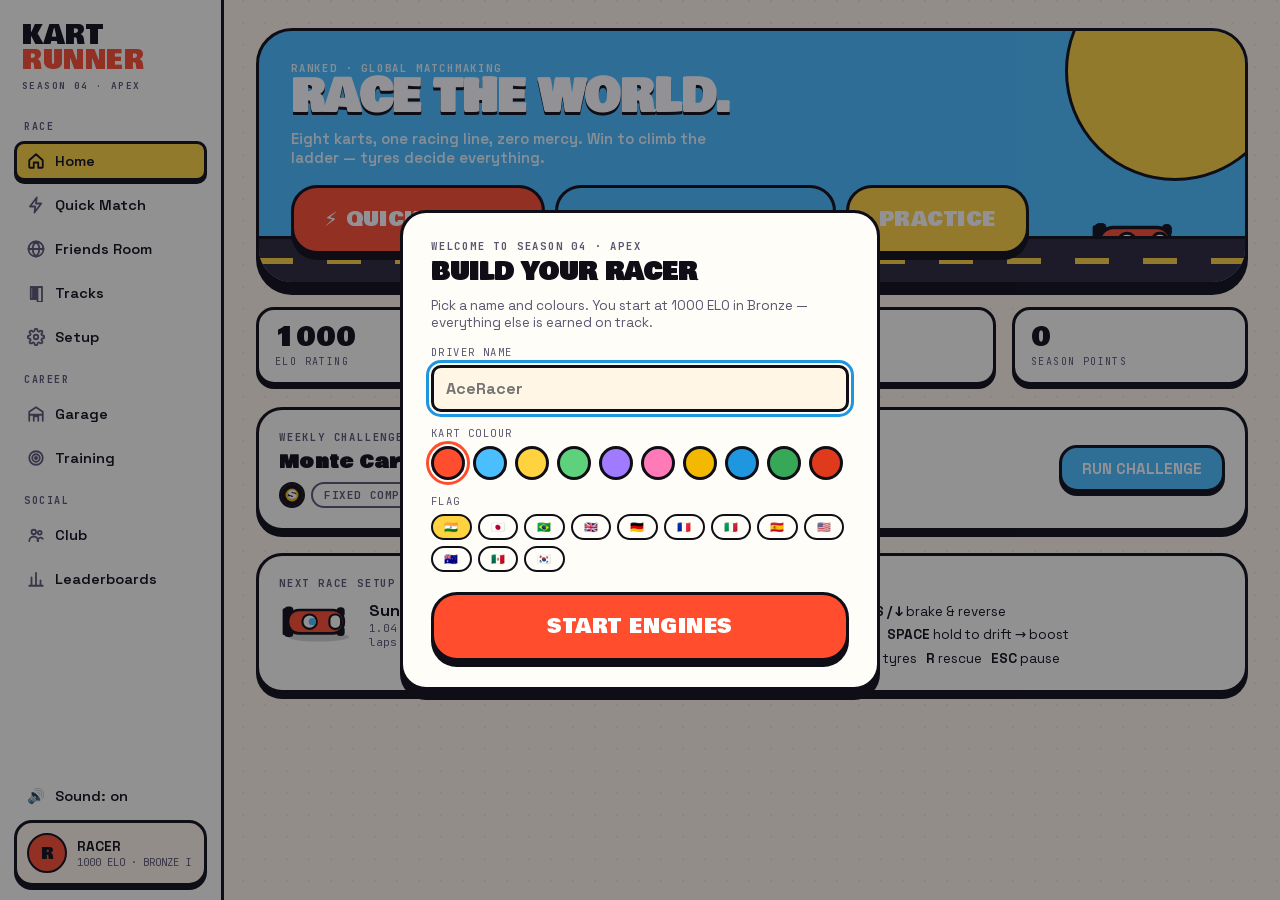
==== vercel-drop/index.html @ d7a801fe "online feature" ====
<!DOCTYPE html>
<html lang="en">
<head>
<meta charset="utf-8">
<meta name="viewport" content="width=device-width,initial-scale=1">
<title>KART RUNNER 3D</title>
<style>
@font-face {
  font-family: 'Bowlby One';
  font-style: normal;
  font-weight: 400;
  font-display: swap;
  src: url("[data-uri]") format('woff2');
}
@font-face {
  font-family: 'Space Grotesk';
  font-style: normal;
  font-weight: 400 700;
  font-display: swap;
  src: url("[data-uri]") format('woff2');
}
@font-face {
  font-family: 'JetBrains Mono';
  font-style: normal;
  font-weight: 400 700;
  font-display: swap;
  src: url("[data-uri]") format('woff2');
}
/* ============================================================
   KART RUNNER — design system (cartoon flat / ink & cream)
   ============================================================ */
:root {
  --ink: #0F0E17;
  --ink-2: #2A2738;
  --ink-3: #5A5670;
  --cream: #FFF6E5;
  --cream-2: #FFEFD0;
  --paper: #FFFDF7;

  --orange: #FF4D2E;
  --orange-deep: #E03A1C;
  --yellow: #FFD23F;
  --yellow-deep: #F2B900;
  --sky: #4ABEFF;
  --sky-deep: #1E97E0;
  --grass: #5DD17B;
  --grass-deep: #36A857;
  --pink: #FF7AB6;
  --purple: #A07BFF;

  --tier-bronze: #C97B4A;
  --tier-silver: #B7BCC7;
  --tier-gold:   #F2B900;
  --tier-plat:   #58D5C9;
  --tier-diamond:#7BB7FF;
  --tier-apex:   #FF4D2E;

  --tyre-soft: #E03A1C;
  --tyre-medium: #F2B900;
  --tyre-hard: #ECECEC;

  --outline: 3px;
  --shadow-card: 0 6px 0 var(--ink);
  --shadow-card-sm: 0 4px 0 var(--ink);
  --shadow-card-lg: 0 10px 0 var(--ink);

  --r-sm: 10px;
  --r-md: 18px;
  --r-lg: 26px;
  --r-xl: 36px;

  --display: "Bowlby One", system-ui, sans-serif;
  --ui: "Space Grotesk", system-ui, sans-serif;
  --mono: "JetBrains Mono", ui-monospace, monospace;
}

* { box-sizing: border-box; }
html, body { height: 100%; }
body {
  margin: 0;
  font-family: var(--ui);
  color: var(--ink);
  background:
    radial-gradient(circle at 1px 1px, rgba(15,14,23,.06) 1px, transparent 0) 0 0 / 22px 22px,
    var(--cream);
  overflow: hidden;
}
button { font-family: inherit; color: inherit; cursor: pointer; }
button:focus-visible, input:focus-visible, [tabindex]:focus-visible {
  outline: 3px solid var(--sky-deep); outline-offset: 2px;
}
input { font-family: inherit; color: inherit; }
h1,h2,h3 { text-wrap: balance; }

#app { display: flex; height: 100vh; height: 100dvh; }

/* ---------------- Sidebar ---------------- */
.nav {
  width: 224px; flex: 0 0 224px;
  background: var(--paper);
  border-right: var(--outline) solid var(--ink);
  display: flex; flex-direction: column;
  padding: 18px 14px 14px;
  gap: 4px;
  overflow-y: auto;
}
.nav-logo {
  font-family: var(--display);
  font-size: 26px; line-height: .95;
  letter-spacing: .5px;
  color: var(--ink);
  padding: 6px 8px 14px;
}
.nav-logo em { font-style: normal; color: var(--orange); }
.nav-logo small {
  display: block; margin-top: 8px;
  font-family: var(--mono); font-size: 9.5px; font-weight: 700;
  letter-spacing: 1.4px; color: var(--ink-3);
}
.nav-section {
  font-family: var(--mono); font-size: 10px; font-weight: 700;
  letter-spacing: 1.6px; text-transform: uppercase;
  color: var(--ink-3); padding: 12px 10px 4px;
}
.nav-item {
  display: flex; align-items: center; gap: 10px;
  font-size: 14.5px; font-weight: 600;
  background: transparent; border: var(--outline) solid transparent;
  border-radius: var(--r-sm);
  padding: 8px 10px; text-align: left;
  transition: transform .06s ease;
}
.nav-item .ico { display: inline-flex; width: 18px; color: var(--ink-3); }
.nav-item:hover { background: var(--cream-2); }
.nav-item:active { transform: translateY(1px); }
.nav-item.active {
  background: var(--yellow);
  border-color: var(--ink);
  box-shadow: 0 3px 0 var(--ink);
}
.nav-item.active .ico { color: var(--ink); }
.nav-spacer { flex: 1; }
.nav-user {
  display: flex; align-items: center; gap: 10px;
  border: var(--outline) solid var(--ink);
  border-radius: var(--r-md);
  background: var(--cream);
  padding: 10px;
  box-shadow: var(--shadow-card-sm);
}
.nav-user .meta .name { font-weight: 700; font-size: 13.5px; }
.nav-user .meta .elo { font-family: var(--mono); font-size: 10.5px; color: var(--ink-3); }

/* ---------------- Main / screens ---------------- */
.main {
  flex: 1; overflow-y: auto;
  padding: 28px 32px 48px;
  scrollbar-width: thin;
}
.screen { max-width: 1060px; margin: 0 auto; display: flex; flex-direction: column; gap: 22px; }

.h-page {
  font-family: var(--display); font-size: 34px; margin: 0;
  letter-spacing: .5px;
}
.h-page .accent { color: var(--orange); }
.h-sub { color: var(--ink-3); font-size: 14.5px; margin: 4px 0 0; }
.h-section {
  font-family: var(--display); font-size: 18px; margin: 0;
  letter-spacing: .4px;
}
.eyebrow {
  font-family: var(--mono); font-size: 10.5px; font-weight: 700;
  letter-spacing: 1.8px; text-transform: uppercase; color: var(--ink-3);
}

.card {
  background: var(--paper);
  border: var(--outline) solid var(--ink);
  border-radius: var(--r-lg);
  box-shadow: var(--shadow-card);
  padding: 20px;
}
.card.flat { box-shadow: none; }
.card.tight { padding: 14px 16px; }

.row { display: flex; gap: 16px; align-items: stretch; }
.row > * { flex: 1; min-width: 0; }
.grid-2 { display: grid; grid-template-columns: 1fr 1fr; gap: 16px; }
.grid-3 { display: grid; grid-template-columns: repeat(3, 1fr); gap: 16px; }

/* ---------------- Buttons & chips ---------------- */
.btn {
  display: inline-flex; align-items: center; justify-content: center; gap: 8px;
  font-weight: 700; font-size: 15px;
  border: var(--outline) solid var(--ink);
  border-radius: var(--r-md);
  background: var(--paper);
  padding: 11px 20px;
  box-shadow: 0 4px 0 var(--ink);
  transition: transform .06s ease, box-shadow .06s ease;
  user-select: none;
}
.btn:hover { transform: translateY(-1px); box-shadow: 0 5px 0 var(--ink); }
.btn:active { transform: translateY(3px); box-shadow: 0 1px 0 var(--ink); }
.btn.primary { background: var(--orange); color: #fff; }
.btn.sun { background: var(--yellow); }
.btn.sky { background: var(--sky); color: #fff; }
.btn.grass { background: var(--grass); }
.btn.big {
  font-family: var(--display); font-size: 20px; font-weight: 400;
  padding: 16px 30px; border-radius: var(--r-lg);
  box-shadow: 0 6px 0 var(--ink); letter-spacing: .5px;
}
.btn.big:active { transform: translateY(4px); box-shadow: 0 2px 0 var(--ink); }
.btn:disabled { opacity: .45; cursor: default; transform: none; box-shadow: 0 4px 0 var(--ink); }
.btn.ghosted { background: var(--cream-2); box-shadow: none; }

.chip {
  display: inline-flex; align-items: center; gap: 6px;
  font-family: var(--mono); font-size: 11px; font-weight: 700;
  letter-spacing: .6px;
  border: 2.5px solid var(--ink);
  border-radius: 999px;
  padding: 4px 11px;
  background: var(--paper);
  white-space: nowrap;
}
.chip.sun { background: var(--yellow); }
.chip.orange { background: var(--orange); color: #fff; }
.chip.sky { background: var(--sky); color: #fff; }
.chip.grass { background: var(--grass); }
.chip.soft { background: var(--tyre-soft); color: #fff; }
.chip.medium { background: var(--tyre-medium); }
.chip.hard { background: var(--tyre-hard); }
.chip.dim { border-color: var(--ink-3); color: var(--ink-3); background: transparent; }

.av {
  display: inline-flex; align-items: center; justify-content: center;
  width: 34px; height: 34px; border-radius: 50%;
  border: 2.5px solid var(--ink);
  font-family: var(--display); font-size: 13px; color: var(--ink);
  flex: 0 0 auto;
}

/* tabs */
.tabs { display: inline-flex; gap: 6px; background: var(--cream-2); border: var(--outline) solid var(--ink); border-radius: 999px; padding: 5px; }
.tabs button {
  border: none; background: transparent; border-radius: 999px;
  font-weight: 700; font-size: 13px; padding: 7px 16px;
}
.tabs button.on { background: var(--ink); color: var(--paper); }

/* bars */
.bar { height: 12px; border: 2.5px solid var(--ink); border-radius: 999px; background: var(--paper); overflow: hidden; }
.bar > i { display: block; height: 100%; background: var(--grass); border-radius: 999px; transition: width .3s ease; }

/* tyre icon */
.tyre {
  display: inline-flex; align-items: center; justify-content: center;
  width: 30px; height: 30px; border-radius: 50%;
  background: var(--ink);
  border: 2.5px solid var(--ink);
  color: var(--paper);
  font-family: var(--display); font-size: 12px;
  box-shadow: inset 0 0 0 4.5px var(--ink), inset 0 0 0 7px var(--c, var(--tyre-medium));
}

/* mono numeric */
.num { font-family: var(--mono); font-variant-numeric: tabular-nums; }

/* generic list rows */
.lrow {
  display: flex; align-items: center; gap: 12px;
  padding: 10px 12px;
  border: 2.5px solid var(--ink);
  border-radius: var(--r-md);
  background: var(--paper);
}
.lrow.me { background: var(--yellow); }
.lrow .grow { flex: 1; min-width: 0; }
.lrow .name { font-weight: 700; font-size: 14px; }
.lrow .sub { font-family: var(--mono); font-size: 10.5px; color: var(--ink-3); }

/* table-ish */
.tt { width: 100%; border-collapse: collapse; font-size: 13.5px; }
.tt th {
  text-align: left; font-family: var(--mono); font-size: 10px;
  letter-spacing: 1.4px; text-transform: uppercase; color: var(--ink-3);
  padding: 6px 10px; border-bottom: 2.5px solid var(--ink);
}
.tt td { padding: 9px 10px; border-bottom: 1.5px dashed rgba(15,14,23,.18); }
.tt tr:last-child td { border-bottom: none; }
.tt tr.me td { background: var(--yellow); }
.tt tr.me td:first-child { border-radius: 10px 0 0 10px; }
.tt tr.me td:last-child { border-radius: 0 10px 10px 0; }

/* ---------------- Home hero ---------------- */
.hero {
  position: relative; overflow: hidden;
  background: var(--sky);
  border: var(--outline) solid var(--ink);
  border-radius: var(--r-xl);
  box-shadow: var(--shadow-card-lg);
  padding: 30px 32px 28px;
  color: #fff;
}
.hero h1 {
  font-family: var(--display); font-size: 44px; margin: 0;
  line-height: 1; color: #fff;
  text-shadow: 0 3px 0 var(--ink);
}
.hero p { margin: 10px 0 18px; font-size: 15px; font-weight: 600; color: #EAF7FF; max-width: 46ch; }
.hero .sun-disc {
  position: absolute; right: -40px; top: -70px;
  width: 220px; height: 220px; border-radius: 50%;
  background: var(--yellow); border: var(--outline) solid var(--ink);
}
.hero .road {
  position: absolute; left: 0; right: 0; bottom: 0; height: 46px;
  background: var(--ink-2); border-top: var(--outline) solid var(--ink);
}
.hero .road i {
  position: absolute; top: 50%; left: 0; width: 200%; height: 6px;
  background: repeating-linear-gradient(90deg, var(--yellow) 0 34px, transparent 34px 68px);
  transform: translateY(-50%);
  animation: roadmove 1.2s linear infinite;
}
@keyframes roadmove { to { transform: translate(-68px, -50%); } }
.hero .hero-kart { position: absolute; bottom: 8px; right: 60px; animation: kartbob 0.8s ease-in-out infinite alternate; }
@keyframes kartbob { from { transform: translateY(0); } to { transform: translateY(-3px); } }
@media (prefers-reduced-motion: reduce) {
  .hero .road i, .hero .hero-kart { animation: none; }
}

/* stat tiles */
.stat {
  border: var(--outline) solid var(--ink); border-radius: var(--r-md);
  background: var(--paper); padding: 14px 16px;
  box-shadow: var(--shadow-card-sm);
}
.stat .v { font-family: var(--display); font-size: 26px; line-height: 1.1; }
.stat .l { font-family: var(--mono); font-size: 10px; letter-spacing: 1.4px; text-transform: uppercase; color: var(--ink-3); margin-top: 2px; }

/* ---------------- Track cards ---------------- */
.track-card {
  position: relative;
  border: var(--outline) solid var(--ink); border-radius: var(--r-lg);
  background: var(--paper);
  box-shadow: var(--shadow-card);
  overflow: hidden;
  cursor: pointer;
  transition: transform .08s ease;
  text-align: left; padding: 0;
}
.track-card:hover { transform: translateY(-2px); }
.track-card.sel { outline: 4px solid var(--orange); outline-offset: -1px; }
.track-card .art { height: 120px; position: relative; border-bottom: var(--outline) solid var(--ink); }
.track-card .art canvas { position: absolute; inset: 0; width: 100%; height: 100%; }
.track-card .body { padding: 12px 14px 14px; display: flex; flex-direction: column; gap: 6px; }
.track-card .tname { font-family: var(--display); font-size: 16px; }
.track-card .tmeta { display: flex; gap: 6px; flex-wrap: wrap; }
.track-card .sel-badge {
  position: absolute; top: 10px; right: 10px;
  background: var(--orange); color: #fff;
  border: 2.5px solid var(--ink); border-radius: 999px;
  font-family: var(--mono); font-size: 10px; font-weight: 700; letter-spacing: 1px;
  padding: 3px 10px;
}

/* ---------------- Setup screen ---------------- */
.compound-card {
  border: var(--outline) solid var(--ink); border-radius: var(--r-md);
  background: var(--paper); padding: 14px;
  cursor: pointer; text-align: left;
  display: flex; flex-direction: column; gap: 8px;
  transition: transform .08s ease;
}
.compound-card:hover { transform: translateY(-2px); }
.compound-card.sel { background: var(--cream-2); box-shadow: var(--shadow-card-sm); outline: 3.5px solid var(--orange); outline-offset: -1px; }
.compound-card .cname { font-family: var(--display); font-size: 15px; display: flex; align-items: center; gap: 8px; }

.assist-row {
  display: flex; align-items: center; gap: 12px;
  padding: 12px 14px; border: 2.5px solid var(--ink); border-radius: var(--r-md);
  background: var(--paper);
}
.assist-row .grow { flex: 1; }
.assist-row .aname { font-weight: 700; font-size: 14px; }
.assist-row .adesc { font-size: 12px; color: var(--ink-3); }

.toggle {
  width: 52px; height: 30px; border-radius: 999px;
  border: var(--outline) solid var(--ink);
  background: var(--cream-2); position: relative; flex: 0 0 auto;
  transition: background .15s ease;
}
.toggle i {
  position: absolute; top: 2px; left: 2px;
  width: 20px; height: 20px; border-radius: 50%;
  background: var(--paper); border: 2.5px solid var(--ink);
  transition: left .15s ease;
}
.toggle.on { background: var(--grass); }
.toggle.on i { left: 24px; }

.seg { display: inline-flex; border: var(--outline) solid var(--ink); border-radius: var(--r-sm); overflow: hidden; }
.seg button { border: none; background: var(--paper); font-weight: 700; font-size: 13px; padding: 8px 16px; border-right: 2.5px solid var(--ink); }
.seg button:last-child { border-right: none; }
.seg button.on { background: var(--ink); color: var(--paper); }

.swatches { display: flex; gap: 8px; flex-wrap: wrap; }
.swatch { width: 34px; height: 34px; border-radius: 50%; border: var(--outline) solid var(--ink); padding: 0; }
.swatch.sel { outline: 3.5px solid var(--orange); outline-offset: 2px; }

/* ---------------- Garage / skill tree ---------------- */
.skill-branch { display: flex; flex-direction: column; gap: 10px; }
.skill-node {
  display: flex; gap: 12px; align-items: center; text-align: left;
  border: var(--outline) solid var(--ink); border-radius: var(--r-md);
  background: var(--paper); padding: 12px 14px;
  transition: transform .08s ease;
}
.skill-node .ic {
  width: 40px; height: 40px; border-radius: 12px;
  border: 2.5px solid var(--ink);
  display: flex; align-items: center; justify-content: center;
  font-family: var(--display); font-size: 15px;
  flex: 0 0 auto;
}
.skill-node.owned { background: var(--cream-2); }
.skill-node.owned .ic { background: var(--grass); }
.skill-node.avail { cursor: pointer; box-shadow: var(--shadow-card-sm); }
.skill-node.avail:hover { transform: translateY(-2px); }
.skill-node.avail .ic { background: var(--yellow); }
.skill-node.locked { opacity: .5; }
.skill-node .sname { font-weight: 700; font-size: 13.5px; }
.skill-node .sdesc { font-size: 12px; color: var(--ink-3); }
.skill-node .cost { font-family: var(--mono); font-size: 11px; font-weight: 700; white-space: nowrap; }

/* ---------------- Lobby ---------------- */
.lobby-slot {
  display: flex; align-items: center; gap: 12px;
  border: 2.5px solid var(--ink); border-radius: var(--r-md);
  background: var(--paper); padding: 10px 14px;
  min-height: 56px;
}
.lobby-slot.empty { border-style: dashed; background: transparent; color: var(--ink-3); justify-content: center; font-family: var(--mono); font-size: 11px; letter-spacing: 1px; }
.searching-dots::after { content: ''; animation: dots 1.2s steps(4) infinite; }
@keyframes dots { 0% { content: ''; } 25% { content: '.'; } 50% { content: '..'; } 75% { content: '...'; } }

/* ---------------- Modal ---------------- */
#modal-root:empty { display: none; }
.modal-scrim {
  position: fixed; inset: 0; z-index: 60;
  background: rgba(15,14,23,.45);
  display: flex; align-items: center; justify-content: center;
  padding: 24px;
}
.modal {
  background: var(--paper);
  border: var(--outline) solid var(--ink);
  border-radius: var(--r-lg);
  box-shadow: var(--shadow-card-lg);
  padding: 26px 28px;
  width: min(480px, 100%);
  max-height: 86vh; overflow-y: auto;
}
.modal h2 { font-family: var(--display); margin: 0 0 6px; font-size: 24px; }
.field label { display: block; font-family: var(--mono); font-size: 10.5px; letter-spacing: 1.4px; text-transform: uppercase; color: var(--ink-3); margin: 14px 0 6px; }
.field input[type="text"] {
  width: 100%; font-size: 16px; font-weight: 700;
  border: var(--outline) solid var(--ink); border-radius: var(--r-sm);
  background: var(--cream); padding: 10px 12px;
}

/* ---------------- Race layer ---------------- */
#race-layer {
  position: fixed; inset: 0; z-index: 40;
  background: var(--grass-deep);
}
#race-layer[hidden] { display: none; }
#race-canvas { position: absolute; inset: 0; width: 100%; height: 100%; }

.hud { position: absolute; inset: 0; pointer-events: none; }
.hud * { pointer-events: none; }
/* the pause menu is the one interactive island in the HUD */
#pause-overlay, #pause-overlay * { pointer-events: auto; }

.hud-card {
  background: var(--paper);
  border: var(--outline) solid var(--ink);
  border-radius: var(--r-md);
  box-shadow: var(--shadow-card-sm);
}

/* position tower */
#hud-tower {
  position: absolute; left: 16px; top: 16px;
  display: flex; flex-direction: column; gap: 4px;
  padding: 10px;
  min-width: 190px;
}
#hud-tower .trow {
  display: flex; align-items: center; gap: 8px;
  font-size: 12px; font-weight: 700;
  padding: 3px 6px; border-radius: 8px;
}
#hud-tower .trow.me { background: var(--yellow); outline: 2.5px solid var(--ink); }
#hud-tower .trow .p { font-family: var(--display); font-size: 11px; width: 18px; color: var(--ink-3); }
#hud-tower .trow.me .p { color: var(--ink); }
#hud-tower .trow .dot { width: 10px; height: 10px; border-radius: 50%; border: 2px solid var(--ink); flex: 0 0 auto; }
#hud-tower .trow .n { flex: 1; overflow: hidden; text-overflow: ellipsis; white-space: nowrap; }
#hud-tower .trow .gap { font-family: var(--mono); font-size: 10px; color: var(--ink-3); font-variant-numeric: tabular-nums; }

/* lap / times */
#hud-laps {
  position: absolute; right: 16px; top: 16px;
  padding: 12px 16px;
  text-align: right;
  min-width: 176px;
}
#hud-laps .lap { font-family: var(--display); font-size: 22px; }
#hud-laps .lap small { font-size: 13px; color: var(--ink-3); }
#hud-laps .times { margin-top: 6px; display: flex; flex-direction: column; gap: 2px; }
#hud-laps .times div { font-family: var(--mono); font-size: 11.5px; font-variant-numeric: tabular-nums; display: flex; justify-content: space-between; gap: 12px; }
#hud-laps .times .lbl { color: var(--ink-3); font-size: 10px; letter-spacing: 1px; }
.t-good { color: var(--grass-deep); }
.t-bad { color: var(--orange-deep); }

/* speed cluster */
#hud-speed {
  position: absolute; right: 16px; bottom: 16px;
  padding: 14px 18px;
  display: flex; align-items: center; gap: 16px;
}
#hud-speed .kmh .v { font-family: var(--display); font-size: 42px; line-height: 1; font-variant-numeric: tabular-nums; }
#hud-speed .kmh .u { font-family: var(--mono); font-size: 10px; letter-spacing: 1.6px; color: var(--ink-3); text-align: right; }
#hud-speed .tyrebox { display: flex; flex-direction: column; align-items: center; gap: 4px; }
#hud-speed .tyrebox .wear-l { font-family: var(--mono); font-size: 9px; letter-spacing: 1px; color: var(--ink-3); }
#hud-boost { width: 110px; }
#hud-boost .bl { font-family: var(--mono); font-size: 9px; letter-spacing: 1px; color: var(--ink-3); margin-bottom: 3px; }
#hud-boost .bar > i { background: var(--sky); transition: width .05s linear; }
#hud-boost .bar.full > i { background: var(--orange); }

/* minimap */
#hud-map {
  position: absolute; left: 16px; bottom: 16px;
  padding: 8px;
}
#hud-map canvas { display: block; border-radius: 10px; }

/* center messages */
#hud-center {
  position: absolute; left: 50%; top: 34%;
  transform: translateX(-50%);
  text-align: center;
}
.hud-big {
  font-family: var(--display); font-size: 74px; color: var(--paper);
  -webkit-text-stroke: 4px var(--ink);
  paint-order: stroke fill;
  text-shadow: 0 6px 0 var(--ink);
  animation: hudpop .35s cubic-bezier(.2,1.6,.4,1);
}
.hud-med {
  font-family: var(--display); font-size: 34px; color: var(--yellow);
  -webkit-text-stroke: 3px var(--ink);
  paint-order: stroke fill;
  text-shadow: 0 4px 0 var(--ink);
  animation: hudpop .35s cubic-bezier(.2,1.6,.4,1);
}
@keyframes hudpop { from { transform: scale(.4); opacity: 0; } to { transform: scale(1); opacity: 1; } }

/* start lights */
#hud-lights { display: inline-flex; gap: 10px; padding: 14px 18px; background: var(--ink); border-radius: var(--r-md); border: var(--outline) solid var(--ink); box-shadow: var(--shadow-card); }
#hud-lights i { width: 26px; height: 26px; border-radius: 50%; background: #3a3650; }
#hud-lights i.on { background: var(--orange); box-shadow: 0 0 14px var(--orange); }
#hud-lights i.go { background: var(--grass); box-shadow: 0 0 14px var(--grass); }

/* toast (bottom center) */
#hud-toast {
  position: absolute; left: 50%; bottom: 110px; transform: translateX(-50%);
  display: flex; flex-direction: column; align-items: center; gap: 6px;
}
.toast {
  font-family: var(--mono); font-size: 12px; font-weight: 700; letter-spacing: 1px;
  background: var(--paper); border: 2.5px solid var(--ink); border-radius: 999px;
  padding: 6px 16px; box-shadow: 0 3px 0 var(--ink);
  animation: hudpop .25s ease;
}
.toast.warn { background: var(--orange); color: #fff; }
.toast.good { background: var(--grass); }

/* pit prompt */
#hud-pit {
  position: absolute; left: 50%; bottom: 60px; transform: translateX(-50%);
  font-family: var(--mono); font-size: 11.5px; font-weight: 700; letter-spacing: 1px;
  background: var(--ink); color: var(--paper);
  border-radius: 999px; padding: 7px 16px;
}
#hud-pit b { color: var(--yellow); }

/* pause overlay */
#pause-overlay {
  position: absolute; inset: 0; z-index: 50;
  background: rgba(15,14,23,.5);
  display: flex; align-items: center; justify-content: center;
}
#pause-overlay .modal { pointer-events: auto; }
#pause-overlay .btnrow { display: flex; gap: 10px; margin-top: 18px; flex-wrap: wrap; }

/* countdown veil for lobby->race */
.race-fade { animation: fadein .4s ease; }
@keyframes fadein { from { opacity: 0; } to { opacity: 1; } }

/* results podium */
.podium { display: flex; align-items: flex-end; justify-content: center; gap: 12px; padding: 10px 0 0; }
.podium .step { text-align: center; flex: 0 0 120px; }
.podium .step .box {
  border: var(--outline) solid var(--ink); border-radius: 14px 14px 0 0;
  background: var(--cream-2); display: flex; align-items: center; justify-content: center;
  font-family: var(--display); font-size: 26px;
}
.podium .step.p1 .box { height: 92px; background: var(--yellow); }
.podium .step.p2 .box { height: 68px; background: var(--tier-silver); }
.podium .step.p3 .box { height: 52px; background: var(--tier-bronze); }
.podium .pname { font-weight: 700; font-size: 12.5px; margin-top: 6px; overflow: hidden; text-overflow: ellipsis; white-space: nowrap; }

.elo-delta { font-family: var(--display); font-size: 40px; }
.elo-delta.up { color: var(--grass-deep); }
.elo-delta.down { color: var(--orange-deep); }

/* results table finish flags */
.finish-strip { display: flex; align-items: center; gap: 10px; }

/* scrollbars */
.main::-webkit-scrollbar, .nav::-webkit-scrollbar { width: 10px; }
.main::-webkit-scrollbar-thumb, .nav::-webkit-scrollbar-thumb { background: rgba(15,14,23,.25); border-radius: 999px; }

/* small screens */
@media (max-width: 860px) {
  .nav { width: 74px; flex-basis: 74px; padding: 14px 8px; }
  .nav-logo { font-size: 13px; }
  .nav-logo small, .nav-item span.txt, .nav-user .meta, .nav-section { display: none; }
  .nav-item { justify-content: center; }
  .grid-3 { grid-template-columns: 1fr; }
  .grid-2 { grid-template-columns: 1fr; }
  .row { flex-direction: column; }
  #hud-tower { transform: scale(.85); transform-origin: top left; }
  #hud-speed { transform: scale(.85); transform-origin: bottom right; }
}

</style>
</head>
<body>
<div id="app">
  <aside class="nav" id="sidebar"></aside>
  <main class="main" id="main"></main>
</div>
<div id="race-layer" hidden>
  <canvas id="race-canvas"></canvas>
  <div class="hud" id="hud"></div>
</div>
<div id="modal-root"></div>

<script>
(()=>{var gp=Object.defineProperty;var _p=(s,t,e)=>()=>{if(e)throw e[0];try{return s&&(t=s(s=0)),t}catch(n){throw e=[n],n}};var xp=(s,t)=>()=>{try{return t||s((t={exports:{}}).exports,t),t.exports}catch(e){throw t=0,e}},vp=(s,t)=>{for(var e in t)gp(s,e,{get:t[e],enumerable:!0})};var ru={};vp(ru,{ACESFilmicToneMapping:()=>vf,AddEquation:()=>Zn,AddOperation:()=>mf,AdditiveAnimationBlendMode:()=>$h,AdditiveBlending:()=>Xc,AgXToneMapping:()=>Mf,AlphaFormat:()=>Af,AlwaysCompare:()=>Gf,AlwaysDepth:()=>cf,AlwaysStencilFunc:()=>Sl,AmbientLight:()=>ko,AnimationAction:()=>Ko,AnimationClip:()=>Oi,AnimationLoader:()=>jl,AnimationMixer:()=>gh,AnimationObjectGroup:()=>mh,AnimationUtils:()=>Xv,ArcCurve:()=>so,ArrayCamera:()=>Wa,ArrowHelper:()=>Bh,AttachedBindMode:()=>$c,Audio:()=>Jo,AudioAnalyser:()=>fh,AudioContext:()=>Ur,AudioListener:()=>uh,AudioLoader:()=>lh,AxesHelper:()=>zh,BackSide:()=>Ve,BasicDepthPacking:()=>Df,BasicShadowMap:()=>Ep,BatchedMesh:()=>eo,Bone:()=>pr,BooleanKeyframeTrack:()=>zn,Box2:()=>Ah,Box3:()=>we,Box3Helper:()=>Oh,BoxGeometry:()=>wi,BoxHelper:()=>Nh,BufferAttribute:()=>Jt,BufferGeometry:()=>Gt,BufferGeometryLoader:()=>Yo,ByteType:()=>bf,Cache:()=>Ln,Camera:()=>_s,CameraHelper:()=>Dh,CanvasTexture:()=>Zl,CapsuleGeometry:()=>ho,CatmullRomCurve3:()=>ro,CineonToneMapping:()=>xf,CircleGeometry:()=>uo,ClampToEdgeWrapping:()=>Ue,Clock:()=>Zo,Color:()=>ft,ColorKeyframeTrack:()=>Cr,ColorManagement:()=>jt,CompressedArrayTexture:()=>ql,CompressedCubeTexture:()=>Yl,CompressedTexture:()=>ys,CompressedTextureLoader:()=>th,ConeGeometry:()=>fo,ConstantAlphaFactor:()=>rf,ConstantColorFactor:()=>nf,CubeCamera:()=>Ha,CubeReflectionMapping:()=>Bn,CubeRefractionMapping:()=>jn,CubeTexture:()=>Ri,CubeTextureLoader:()=>eh,CubeUVReflectionMapping:()=>bs,CubicBezierCurve:()=>gr,CubicBezierCurve3:()=>ao,CubicInterpolant:()=>Do,CullFaceBack:()=>Wc,CullFaceFront:()=>Hd,CullFaceFrontBack:()=>bp,CullFaceNone:()=>kd,Curve:()=>$e,CurvePath:()=>lo,CustomBlending:()=>Wd,CustomToneMapping:()=>yf,CylinderGeometry:()=>Ss,Cylindrical:()=>Eh,Data3DTexture:()=>sr,DataArrayTexture:()=>ps,DataTexture:()=>Nn,DataTextureLoader:()=>nh,DataUtils:()=>Lm,DecrementStencilOp:()=>Op,DecrementWrapStencilOp:()=>Bp,DefaultLoadingManager:()=>cp,DepthFormat:()=>Kn,DepthStencilFormat:()=>Ti,DepthTexture:()=>hr,DetachedBindMode:()=>Sf,DirectionalLight:()=>Vo,DirectionalLightHelper:()=>Uh,DiscreteInterpolant:()=>No,DisplayP3ColorSpace:()=>ec,DodecahedronGeometry:()=>po,DoubleSide:()=>pn,DstAlphaFactor:()=>Kd,DstColorFactor:()=>jd,DynamicCopyUsage:()=>jp,DynamicDrawUsage:()=>Yp,DynamicReadUsage:()=>$p,EdgesGeometry:()=>mo,EllipseCurve:()=>Ms,EqualCompare:()=>zf,EqualDepth:()=>hf,EqualStencilFunc:()=>Hp,EquirectangularReflectionMapping:()=>Xs,EquirectangularRefractionMapping:()=>qs,Euler:()=>rr,EventDispatcher:()=>ln,ExtrudeGeometry:()=>go,FileLoader:()=>hn,Float16BufferAttribute:()=>Ul,Float32BufferAttribute:()=>xt,Float64BufferAttribute:()=>Dl,FloatType:()=>on,Fog:()=>Za,FogExp2:()=>Ya,FramebufferTexture:()=>Xl,FrontSide:()=>Fn,Frustum:()=>Ci,GLBufferAttribute:()=>yh,GLSL1:()=>em,GLSL3:()=>bl,GreaterCompare:()=>Vf,GreaterDepth:()=>df,GreaterEqualCompare:()=>Hf,GreaterEqualDepth:()=>uf,GreaterEqualStencilFunc:()=>qp,GreaterStencilFunc:()=>Wp,GridHelper:()=>Lh,Group:()=>Jn,HalfFloatType:()=>us,HemisphereLight:()=>Fo,HemisphereLightHelper:()=>Ph,IcosahedronGeometry:()=>_o,ImageBitmapLoader:()=>ch,ImageLoader:()=>Fi,ImageUtils:()=>ir,IncrementStencilOp:()=>Np,IncrementWrapStencilOp:()=>Fp,InstancedBufferAttribute:()=>ni,InstancedBufferGeometry:()=>qo,InstancedInterleavedBuffer:()=>vh,InstancedMesh:()=>to,Int16BufferAttribute:()=>Ll,Int32BufferAttribute:()=>Il,Int8BufferAttribute:()=>Rl,IntType:()=>Gh,InterleavedBuffer:()=>vs,InterleavedBufferAttribute:()=>Pi,Interpolant:()=>Ui,InterpolateDiscrete:()=>Js,InterpolateLinear:()=>$s,InterpolateSmooth:()=>Na,InvertStencilOp:()=>zp,KeepStencilOp:()=>xi,KeyframeTrack:()=>Ke,LOD:()=>Ka,LatheGeometry:()=>Mr,Layers:()=>ms,LessCompare:()=>Bf,LessDepth:()=>lf,LessEqualCompare:()=>Qh,LessEqualDepth:()=>Ws,LessEqualStencilFunc:()=>Gp,LessStencilFunc:()=>kp,Light:()=>vn,LightProbe:()=>Wo,Line:()=>xn,Line3:()=>Th,LineBasicMaterial:()=>Re,LineCurve:()=>_r,LineCurve3:()=>oo,LineDashedMaterial:()=>Uo,LineLoop:()=>no,LineSegments:()=>en,LinearDisplayP3ColorSpace:()=>Nr,LinearEncoding:()=>Kh,LinearFilter:()=>pe,LinearInterpolant:()=>Rr,LinearMipMapLinearFilter:()=>Cp,LinearMipMapNearestFilter:()=>Rp,LinearMipmapLinearFilter:()=>ti,LinearMipmapNearestFilter:()=>Hh,LinearSRGBColorSpace:()=>gn,LinearToneMapping:()=>gf,LinearTransfer:()=>Qs,Loader:()=>Ne,LoaderUtils:()=>Ir,LoadingManager:()=>Pr,LoopOnce:()=>Lf,LoopPingPong:()=>Uf,LoopRepeat:()=>If,LuminanceAlphaFormat:()=>wf,LuminanceFormat:()=>Tf,MOUSE:()=>Mp,Material:()=>Te,MaterialLoader:()=>Xo,MathUtils:()=>gm,Matrix3:()=>Ht,Matrix4:()=>Lt,MaxEquation:()=>Jc,Mesh:()=>me,MeshBasicMaterial:()=>_n,MeshDepthMaterial:()=>ur,MeshDistanceMaterial:()=>dr,MeshLambertMaterial:()=>Lo,MeshMatcapMaterial:()=>Io,MeshNormalMaterial:()=>Po,MeshPhongMaterial:()=>Ro,MeshPhysicalMaterial:()=>wo,MeshStandardMaterial:()=>wr,MeshToonMaterial:()=>Co,MinEquation:()=>Zc,MirroredRepeatWrapping:()=>Zs,MixOperation:()=>pf,MultiplyBlending:()=>Yc,MultiplyOperation:()=>Dr,NearestFilter:()=>fe,NearestMipMapLinearFilter:()=>wp,NearestMipMapNearestFilter:()=>Tp,NearestMipmapLinearFilter:()=>Bs,NearestMipmapNearestFilter:()=>Ba,NeverCompare:()=>Ff,NeverDepth:()=>of,NeverStencilFunc:()=>Vp,NoBlending:()=>In,NoColorSpace:()=>Ye,NoToneMapping:()=>Un,NormalAnimationBlendMode:()=>tc,NormalBlending:()=>Ei,NotEqualCompare:()=>kf,NotEqualDepth:()=>ff,NotEqualStencilFunc:()=>Xp,NumberKeyframeTrack:()=>Di,Object3D:()=>$t,ObjectLoader:()=>oh,ObjectSpaceNormalMap:()=>Of,OctahedronGeometry:()=>Ar,OneFactor:()=>Zd,OneMinusConstantAlphaFactor:()=>af,OneMinusConstantColorFactor:()=>sf,OneMinusDstAlphaFactor:()=>Qd,OneMinusDstColorFactor:()=>tf,OneMinusSrcAlphaFactor:()=>Fa,OneMinusSrcColorFactor:()=>$d,OrthographicCamera:()=>xs,P3Primaries:()=>tr,PCFShadowMap:()=>kh,PCFSoftShadowMap:()=>Gd,PMREMGenerator:()=>lr,Path:()=>Li,PerspectiveCamera:()=>xe,Plane:()=>fn,PlaneGeometry:()=>cr,PlaneHelper:()=>Fh,PointLight:()=>zo,PointLightHelper:()=>Ch,Points:()=>io,PointsMaterial:()=>mr,PolarGridHelper:()=>Ih,PolyhedronGeometry:()=>ii,PositionalAudio:()=>dh,PropertyBinding:()=>Qt,PropertyMixer:()=>$o,QuadraticBezierCurve:()=>xr,QuadraticBezierCurve3:()=>vr,Quaternion:()=>De,QuaternionKeyframeTrack:()=>si,QuaternionLinearInterpolant:()=>Oo,RED_GREEN_RGTC2_Format:()=>yl,RED_RGTC1_Format:()=>Pf,REVISION:()=>yp,RGBADepthPacking:()=>Nf,RGBAFormat:()=>He,RGBAIntegerFormat:()=>Zh,RGBA_ASTC_10x10_Format:()=>pl,RGBA_ASTC_10x5_Format:()=>ul,RGBA_ASTC_10x6_Format:()=>dl,RGBA_ASTC_10x8_Format:()=>fl,RGBA_ASTC_12x10_Format:()=>ml,RGBA_ASTC_12x12_Format:()=>gl,RGBA_ASTC_4x4_Format:()=>il,RGBA_ASTC_5x4_Format:()=>sl,RGBA_ASTC_5x5_Format:()=>rl,RGBA_ASTC_6x5_Format:()=>al,RGBA_ASTC_6x6_Format:()=>ol,RGBA_ASTC_8x5_Format:()=>cl,RGBA_ASTC_8x6_Format:()=>ll,RGBA_ASTC_8x8_Format:()=>hl,RGBA_BPTC_Format:()=>Da,RGBA_ETC2_EAC_Format:()=>nl,RGBA_PVRTC_2BPPV1_Format:()=>tl,RGBA_PVRTC_4BPPV1_Format:()=>jc,RGBA_S3TC_DXT1_Format:()=>La,RGBA_S3TC_DXT3_Format:()=>Ia,RGBA_S3TC_DXT5_Format:()=>Ua,RGB_BPTC_SIGNED_Format:()=>_l,RGB_BPTC_UNSIGNED_Format:()=>xl,RGB_ETC1_Format:()=>Jh,RGB_ETC2_Format:()=>el,RGB_PVRTC_2BPPV1_Format:()=>Qc,RGB_PVRTC_4BPPV1_Format:()=>Kc,RGB_S3TC_DXT1_Format:()=>Pa,RGFormat:()=>Cf,RGIntegerFormat:()=>Yh,RawShaderMaterial:()=>To,Ray:()=>ei,Raycaster:()=>Mh,Rec709Primaries:()=>js,RectAreaLight:()=>Ho,RedFormat:()=>Rf,RedIntegerFormat:()=>qh,ReinhardToneMapping:()=>_f,RenderTarget:()=>ka,RepeatWrapping:()=>Ys,ReplaceStencilOp:()=>Dp,ReverseSubtractEquation:()=>qd,RingGeometry:()=>xo,SIGNED_RED_GREEN_RGTC2_Format:()=>Ml,SIGNED_RED_RGTC1_Format:()=>vl,SRGBColorSpace:()=>_e,SRGBTransfer:()=>se,Scene:()=>Ja,ShaderChunk:()=>zt,ShaderLib:()=>an,ShaderMaterial:()=>tn,ShadowMaterial:()=>Ao,Shape:()=>On,ShapeGeometry:()=>vo,ShapePath:()=>Vh,ShapeUtils:()=>mn,ShortType:()=>Ef,Skeleton:()=>ja,SkeletonHelper:()=>Rh,SkinnedMesh:()=>Qa,Source:()=>Cn,Sphere:()=>Ae,SphereGeometry:()=>Tr,Spherical:()=>bh,SphericalHarmonics3:()=>Go,SplineCurve:()=>yr,SpotLight:()=>Bo,SpotLightHelper:()=>wh,Sprite:()=>$a,SpriteMaterial:()=>fr,SrcAlphaFactor:()=>Oa,SrcAlphaSaturateFactor:()=>ef,SrcColorFactor:()=>Jd,StaticCopyUsage:()=>Qp,StaticDrawUsage:()=>er,StaticReadUsage:()=>Jp,StereoCamera:()=>hh,StreamCopyUsage:()=>tm,StreamDrawUsage:()=>Zp,StreamReadUsage:()=>Kp,StringKeyframeTrack:()=>Vn,SubtractEquation:()=>Xd,SubtractiveBlending:()=>qc,TOUCH:()=>Sp,TangentSpaceNormalMap:()=>ri,TetrahedronGeometry:()=>yo,Texture:()=>ve,TextureLoader:()=>ih,TorusGeometry:()=>Mo,TorusKnotGeometry:()=>So,Triangle:()=>Pn,TriangleFanDrawMode:()=>Ip,TriangleStripDrawMode:()=>Lp,TrianglesDrawMode:()=>Pp,TubeGeometry:()=>bo,TwoPassDoubleSide:()=>Ap,UVMapping:()=>Qo,Uint16BufferAttribute:()=>ar,Uint32BufferAttribute:()=>or,Uint8BufferAttribute:()=>Cl,Uint8ClampedBufferAttribute:()=>Pl,Uniform:()=>_h,UniformsGroup:()=>xh,UniformsLib:()=>at,UniformsUtils:()=>Zf,UnsignedByteType:()=>Dn,UnsignedInt248Type:()=>$n,UnsignedIntType:()=>Rn,UnsignedShort4444Type:()=>Wh,UnsignedShort5551Type:()=>Xh,UnsignedShortType:()=>jo,VSMShadowMap:()=>dn,Vector2:()=>Z,Vector3:()=>w,Vector4:()=>te,VectorKeyframeTrack:()=>Ni,VideoTexture:()=>Wl,WebGL1Renderer:()=>qa,WebGL3DRenderTarget:()=>Tl,WebGLArrayRenderTarget:()=>Al,WebGLCoordinateSystem:()=>cn,WebGLCubeRenderTarget:()=>Ga,WebGLMultipleRenderTargets:()=>wl,WebGLRenderTarget:()=>Je,WebGLRenderer:()=>Xa,WebGLUtils:()=>ep,WebGPUCoordinateSystem:()=>ds,WireframeGeometry:()=>Eo,WrapAroundEnding:()=>Ks,ZeroCurvatureEnding:()=>Mi,ZeroFactor:()=>Yd,ZeroSlopeEnding:()=>Si,ZeroStencilOp:()=>Up,_SRGBAFormat:()=>za,createCanvasElement:()=>Xf,sRGBEncoding:()=>Qn});function Ze(){let s=Math.random()*4294967295|0,t=Math.random()*4294967295|0,e=Math.random()*4294967295|0,n=Math.random()*4294967295|0;return(Pe[s&255]+Pe[s>>8&255]+Pe[s>>16&255]+Pe[s>>24&255]+"-"+Pe[t&255]+Pe[t>>8&255]+"-"+Pe[t>>16&15|64]+Pe[t>>24&255]+"-"+Pe[e&63|128]+Pe[e>>8&255]+"-"+Pe[e>>16&255]+Pe[e>>24&255]+Pe[n&255]+Pe[n>>8&255]+Pe[n>>16&255]+Pe[n>>24&255]).toLowerCase()}function he(s,t,e){return Math.max(t,Math.min(e,s))}function jh(s,t){return(s%t+t)%t}function nm(s,t,e,n,i){return n+(s-t)*(i-n)/(e-t)}function im(s,t,e){return s!==t?(e-s)/(t-s):0}function zs(s,t,e){return(1-e)*s+e*t}function sm(s,t,e,n){return zs(s,t,1-Math.exp(-e*n))}function rm(s,t=1){return t-Math.abs(jh(s,t*2)-t)}function am(s,t,e){return s<=t?0:s>=e?1:(s=(s-t)/(e-t),s*s*(3-2*s))}function om(s,t,e){return s<=t?0:s>=e?1:(s=(s-t)/(e-t),s*s*s*(s*(s*6-15)+10))}function cm(s,t){return s+Math.floor(Math.random()*(t-s+1))}function lm(s,t){return s+Math.random()*(t-s)}function hm(s){return s*(.5-Math.random())}function um(s){s!==void 0&&(du=s);let t=du+=1831565813;return t=Math.imul(t^t>>>15,t|1),t^=t+Math.imul(t^t>>>7,t|61),((t^t>>>14)>>>0)/4294967296}function dm(s){return s*Ai}function fm(s){return s*fs}function El(s){return(s&s-1)===0&&s!==0}function pm(s){return Math.pow(2,Math.ceil(Math.log(s)/Math.LN2))}function Va(s){return Math.pow(2,Math.floor(Math.log(s)/Math.LN2))}function mm(s,t,e,n,i){let r=Math.cos,a=Math.sin,o=r(e/2),c=a(e/2),l=r((t+n)/2),h=a((t+n)/2),u=r((t-n)/2),d=a((t-n)/2),f=r((n-t)/2),m=a((n-t)/2);switch(i){case"XYX":s.set(o*h,c*u,c*d,o*l);break;case"YZY":s.set(c*d,o*h,c*u,o*l);break;case"ZXZ":s.set(c*u,c*d,o*h,o*l);break;case"XZX":s.set(o*h,c*m,c*f,o*l);break;case"YXY":s.set(c*f,o*h,c*m,o*l);break;case"ZYZ":s.set(c*m,c*f,o*h,o*l);break;default:console.warn("THREE.MathUtils: .setQuaternionFromProperEuler() encountered an unknown order: "+i)}}function Ge(s,t){switch(t.constructor){case Float32Array:return s;case Uint32Array:return s/4294967295;case Uint16Array:return s/65535;case Uint8Array:return s/255;case Int32Array:return Math.max(s/2147483647,-1);case Int16Array:return Math.max(s/32767,-1);case Int8Array:return Math.max(s/127,-1);default:throw new Error("Invalid component type.")}}function Vt(s,t){switch(t.constructor){case Float32Array:return s;case Uint32Array:return Math.round(s*4294967295);case Uint16Array:return Math.round(s*65535);case Uint8Array:return Math.round(s*255);case Int32Array:return Math.round(s*2147483647);case Int16Array:return Math.round(s*32767);case Int8Array:return Math.round(s*127);default:throw new Error("Invalid component type.")}}function Wf(s){for(let t=s.length-1;t>=0;--t)if(s[t]>=65535)return!0;return!1}function rs(s,t){return new _m[s](t)}function nr(s){return document.createElementNS("http://www.w3.org/1999/xhtml",s)}function Xf(){let s=nr("canvas");return s.style.display="block",s}function Vs(s){s in fu||(fu[s]=!0,console.warn(s))}function ls(s){return s<.04045?s*.0773993808:Math.pow(s*.9478672986+.0521327014,2.4)}function lc(s){return s<.0031308?s*12.92:1.055*Math.pow(s,.41666)-.055}function hc(s){return typeof HTMLImageElement<"u"&&s instanceof HTMLImageElement||typeof HTMLCanvasElement<"u"&&s instanceof HTMLCanvasElement||typeof ImageBitmap<"u"&&s instanceof ImageBitmap?ir.getDataURL(s):s.data?{data:Array.from(s.data),width:s.width,height:s.height,type:s.data.constructor.name}:(console.warn("THREE.Texture: Unable to serialize Texture."),{})}function dc(s,t,e,n,i){for(let r=0,a=s.length-3;r<=a;r+=3){li.fromArray(s,r);let o=i.x*Math.abs(li.x)+i.y*Math.abs(li.y)+i.z*Math.abs(li.z),c=t.dot(li),l=e.dot(li),h=n.dot(li);if(Math.max(-Math.max(c,l,h),Math.min(c,l,h))>o)return!1}return!0}function Mc(s,t,e){return e<0&&(e+=1),e>1&&(e-=1),e<1/6?s+(t-s)*6*e:e<1/2?t:e<2/3?s+(t-s)*6*(2/3-e):s}function Pm(){let s=new ArrayBuffer(4),t=new Float32Array(s),e=new Uint32Array(s),n=new Uint32Array(512),i=new Uint32Array(512);for(let c=0;c<256;++c){let l=c-127;l<-27?(n[c]=0,n[c|256]=32768,i[c]=24,i[c|256]=24):l<-14?(n[c]=1024>>-l-14,n[c|256]=1024>>-l-14|32768,i[c]=-l-1,i[c|256]=-l-1):l<=15?(n[c]=l+15<<10,n[c|256]=l+15<<10|32768,i[c]=13,i[c|256]=13):l<128?(n[c]=31744,n[c|256]=64512,i[c]=24,i[c|256]=24):(n[c]=31744,n[c|256]=64512,i[c]=13,i[c|256]=13)}let r=new Uint32Array(2048),a=new Uint32Array(64),o=new Uint32Array(64);for(let c=1;c<1024;++c){let l=c<<13,h=0;for(;(l&8388608)===0;)l<<=1,h-=8388608;l&=-8388609,h+=947912704,r[c]=l|h}for(let c=1024;c<2048;++c)r[c]=939524096+(c-1024<<13);for(let c=1;c<31;++c)a[c]=c<<23;a[31]=1199570944,a[32]=2147483648;for(let c=33;c<63;++c)a[c]=2147483648+(c-32<<23);a[63]=3347054592;for(let c=1;c<64;++c)c!==32&&(o[c]=1024);return{floatView:t,uint32View:e,baseTable:n,shiftTable:i,mantissaTable:r,exponentTable:a,offsetTable:o}}function ke(s){Math.abs(s)>65504&&console.warn("THREE.DataUtils.toHalfFloat(): Value out of range."),s=he(s,-65504,65504),wn.floatView[0]=s;let t=wn.uint32View[0],e=t>>23&511;return wn.baseTable[e]+((t&8388607)>>wn.shiftTable[e])}function Fs(s){let t=s>>10;return wn.uint32View[0]=wn.mantissaTable[wn.offsetTable[t]+(s&1023)]+wn.exponentTable[t],wn.floatView[0]}function Um(s,t,e,n,i,r,a,o){let c;if(t.side===Ve?c=n.intersectTriangle(a,r,i,!0,o):c=n.intersectTriangle(i,r,a,t.side===Fn,o),c===null)return null;ea.copy(o),ea.applyMatrix4(s.matrixWorld);let l=e.ray.origin.distanceTo(ea);return l<e.near||l>e.far?null:{distance:l,point:ea.clone(),object:s}}function na(s,t,e,n,i,r,a,o,c,l){s.getVertexPosition(o,Yi),s.getVertexPosition(c,Zi),s.getVertexPosition(l,Ji);let h=Um(s,t,e,n,Yi,Zi,Ji,ta);if(h){i&&(Kr.fromBufferAttribute(i,o),Qr.fromBufferAttribute(i,c),jr.fromBufferAttribute(i,l),h.uv=Pn.getInterpolation(ta,Yi,Zi,Ji,Kr,Qr,jr,new Z)),r&&(Kr.fromBufferAttribute(r,o),Qr.fromBufferAttribute(r,c),jr.fromBufferAttribute(r,l),h.uv1=Pn.getInterpolation(ta,Yi,Zi,Ji,Kr,Qr,jr,new Z),h.uv2=h.uv1),a&&(Tu.fromBufferAttribute(a,o),wu.fromBufferAttribute(a,c),Ru.fromBufferAttribute(a,l),h.normal=Pn.getInterpolation(ta,Yi,Zi,Ji,Tu,wu,Ru,new w),h.normal.dot(n.direction)>0&&h.normal.multiplyScalar(-1));let u={a:o,b:c,c:l,normal:new w,materialIndex:0};Pn.getNormal(Yi,Zi,Ji,u.normal),h.face=u}return h}function gs(s){let t={};for(let e in s){t[e]={};for(let n in s[e]){let i=s[e][n];i&&(i.isColor||i.isMatrix3||i.isMatrix4||i.isVector2||i.isVector3||i.isVector4||i.isTexture||i.isQuaternion)?i.isRenderTargetTexture?(console.warn("UniformsUtils: Textures of render targets cannot be cloned via cloneUniforms() or mergeUniforms()."),t[e][n]=null):t[e][n]=i.clone():Array.isArray(i)?t[e][n]=i.slice():t[e][n]=i}}return t}function ze(s){let t={};for(let e=0;e<s.length;e++){let n=gs(s[e]);for(let i in n)t[i]=n[i]}return t}function Dm(s){let t=[];for(let e=0;e<s.length;e++)t.push(s[e].clone());return t}function Yf(s){return s.getRenderTarget()===null?s.outputColorSpace:jt.workingColorSpace}function Jf(){let s=null,t=!1,e=null,n=null;function i(r,a){e(r,a),n=s.requestAnimationFrame(i)}return{start:function(){t!==!0&&e!==null&&(n=s.requestAnimationFrame(i),t=!0)},stop:function(){s.cancelAnimationFrame(n),t=!1},setAnimationLoop:function(r){e=r},setContext:function(r){s=r}}}function zm(s,t){let e=t.isWebGL2,n=new WeakMap;function i(l,h){let u=l.array,d=l.usage,f=u.byteLength,m=s.createBuffer();s.bindBuffer(h,m),s.bufferData(h,u,d),l.onUploadCallback();let _;if(u instanceof Float32Array)_=s.FLOAT;else if(u instanceof Uint16Array)if(l.isFloat16BufferAttribute)if(e)_=s.HALF_FLOAT;else throw new Error("THREE.WebGLAttributes: Usage of Float16BufferAttribute requires WebGL2.");else _=s.UNSIGNED_SHORT;else if(u instanceof Int16Array)_=s.SHORT;else if(u instanceof Uint32Array)_=s.UNSIGNED_INT;else if(u instanceof Int32Array)_=s.INT;else if(u instanceof Int8Array)_=s.BYTE;else if(u instanceof Uint8Array)_=s.UNSIGNED_BYTE;else if(u instanceof Uint8ClampedArray)_=s.UNSIGNED_BYTE;else throw new Error("THREE.WebGLAttributes: Unsupported buffer data format: "+u);return{buffer:m,type:_,bytesPerElement:u.BYTES_PER_ELEMENT,version:l.version,size:f}}function r(l,h,u){let d=h.array,f=h._updateRange,m=h.updateRanges;if(s.bindBuffer(u,l),f.count===-1&&m.length===0&&s.bufferSubData(u,0,d),m.length!==0){for(let _=0,g=m.length;_<g;_++){let p=m[_];e?s.bufferSubData(u,p.start*d.BYTES_PER_ELEMENT,d,p.start,p.count):s.bufferSubData(u,p.start*d.BYTES_PER_ELEMENT,d.subarray(p.start,p.start+p.count))}h.clearUpdateRanges()}f.count!==-1&&(e?s.bufferSubData(u,f.offset*d.BYTES_PER_ELEMENT,d,f.offset,f.count):s.bufferSubData(u,f.offset*d.BYTES_PER_ELEMENT,d.subarray(f.offset,f.offset+f.count)),f.count=-1),h.onUploadCallback()}function a(l){return l.isInterleavedBufferAttribute&&(l=l.data),n.get(l)}function o(l){l.isInterleavedBufferAttribute&&(l=l.data);let h=n.get(l);h&&(s.deleteBuffer(h.buffer),n.delete(l))}function c(l,h){if(l.isGLBufferAttribute){let d=n.get(l);(!d||d.version<l.version)&&n.set(l,{buffer:l.buffer,type:l.type,bytesPerElement:l.elementSize,version:l.version});return}l.isInterleavedBufferAttribute&&(l=l.data);let u=n.get(l);if(u===void 0)n.set(l,i(l,h));else if(u.version<l.version){if(u.size!==l.array.byteLength)throw new Error("THREE.WebGLAttributes: The size of the buffer attribute's array buffer does not match the original size. Resizing buffer attributes is not supported.");r(u.buffer,l,h),u.version=l.version}}return{get:a,remove:o,update:c}}function v0(s,t,e,n,i,r,a){let o=new ft(0),c=r===!0?0:1,l,h,u=null,d=0,f=null;function m(g,p){let v=!1,x=p.isScene===!0?p.background:null;x&&x.isTexture&&(x=(p.backgroundBlurriness>0?e:t).get(x)),x===null?_(o,c):x&&x.isColor&&(_(x,1),v=!0);let y=s.xr.getEnvironmentBlendMode();y==="additive"?n.buffers.color.setClear(0,0,0,1,a):y==="alpha-blend"&&n.buffers.color.setClear(0,0,0,0,a),(s.autoClear||v)&&s.clear(s.autoClearColor,s.autoClearDepth,s.autoClearStencil),x&&(x.isCubeTexture||x.mapping===bs)?(h===void 0&&(h=new me(new wi(1,1,1),new tn({name:"BackgroundCubeMaterial",uniforms:gs(an.backgroundCube.uniforms),vertexShader:an.backgroundCube.vertexShader,fragmentShader:an.backgroundCube.fragmentShader,side:Ve,depthTest:!1,depthWrite:!1,fog:!1})),h.geometry.deleteAttribute("normal"),h.geometry.deleteAttribute("uv"),h.onBeforeRender=function(C,T,R){this.matrixWorld.copyPosition(R.matrixWorld)},Object.defineProperty(h.material,"envMap",{get:function(){return this.uniforms.envMap.value}}),i.update(h)),h.material.uniforms.envMap.value=x,h.material.uniforms.flipEnvMap.value=x.isCubeTexture&&x.isRenderTargetTexture===!1?-1:1,h.material.uniforms.backgroundBlurriness.value=p.backgroundBlurriness,h.material.uniforms.backgroundIntensity.value=p.backgroundIntensity,h.material.toneMapped=jt.getTransfer(x.colorSpace)!==se,(u!==x||d!==x.version||f!==s.toneMapping)&&(h.material.needsUpdate=!0,u=x,d=x.version,f=s.toneMapping),h.layers.enableAll(),g.unshift(h,h.geometry,h.material,0,0,null)):x&&x.isTexture&&(l===void 0&&(l=new me(new cr(2,2),new tn({name:"BackgroundMaterial",uniforms:gs(an.background.uniforms),vertexShader:an.background.vertexShader,fragmentShader:an.background.fragmentShader,side:Fn,depthTest:!1,depthWrite:!1,fog:!1})),l.geometry.deleteAttribute("normal"),Object.defineProperty(l.material,"map",{get:function(){return this.uniforms.t2D.value}}),i.update(l)),l.material.uniforms.t2D.value=x,l.material.uniforms.backgroundIntensity.value=p.backgroundIntensity,l.material.toneMapped=jt.getTransfer(x.colorSpace)!==se,x.matrixAutoUpdate===!0&&x.updateMatrix(),l.material.uniforms.uvTransform.value.copy(x.matrix),(u!==x||d!==x.version||f!==s.toneMapping)&&(l.material.needsUpdate=!0,u=x,d=x.version,f=s.toneMapping),l.layers.enableAll(),g.unshift(l,l.geometry,l.material,0,0,null))}function _(g,p){g.getRGB(sa,Yf(s)),n.buffers.color.setClear(sa.r,sa.g,sa.b,p,a)}return{getClearColor:function(){return o},setClearColor:function(g,p=1){o.set(g),c=p,_(o,c)},getClearAlpha:function(){return c},setClearAlpha:function(g){c=g,_(o,c)},render:m}}function y0(s,t,e,n){let i=s.getParameter(s.MAX_VERTEX_ATTRIBS),r=n.isWebGL2?null:t.get("OES_vertex_array_object"),a=n.isWebGL2||r!==null,o={},c=g(null),l=c,h=!1;function u(I,F,k,J,Y){let W=!1;if(a){let tt=_(J,k,F);l!==tt&&(l=tt,f(l.object)),W=p(I,J,k,Y),W&&v(I,J,k,Y)}else{let tt=F.wireframe===!0;(l.geometry!==J.id||l.program!==k.id||l.wireframe!==tt)&&(l.geometry=J.id,l.program=k.id,l.wireframe=tt,W=!0)}Y!==null&&e.update(Y,s.ELEMENT_ARRAY_BUFFER),(W||h)&&(h=!1,U(I,F,k,J),Y!==null&&s.bindBuffer(s.ELEMENT_ARRAY_BUFFER,e.get(Y).buffer))}function d(){return n.isWebGL2?s.createVertexArray():r.createVertexArrayOES()}function f(I){return n.isWebGL2?s.bindVertexArray(I):r.bindVertexArrayOES(I)}function m(I){return n.isWebGL2?s.deleteVertexArray(I):r.deleteVertexArrayOES(I)}function _(I,F,k){let J=k.wireframe===!0,Y=o[I.id];Y===void 0&&(Y={},o[I.id]=Y);let W=Y[F.id];W===void 0&&(W={},Y[F.id]=W);let tt=W[J];return tt===void 0&&(tt=g(d()),W[J]=tt),tt}function g(I){let F=[],k=[],J=[];for(let Y=0;Y<i;Y++)F[Y]=0,k[Y]=0,J[Y]=0;return{geometry:null,program:null,wireframe:!1,newAttributes:F,enabledAttributes:k,attributeDivisors:J,object:I,attributes:{},index:null}}function p(I,F,k,J){let Y=l.attributes,W=F.attributes,tt=0,et=k.getAttributes();for(let ut in et)if(et[ut].location>=0){let K=Y[ut],dt=W[ut];if(dt===void 0&&(ut==="instanceMatrix"&&I.instanceMatrix&&(dt=I.instanceMatrix),ut==="instanceColor"&&I.instanceColor&&(dt=I.instanceColor)),K===void 0||K.attribute!==dt||dt&&K.data!==dt.data)return!0;tt++}return l.attributesNum!==tt||l.index!==J}function v(I,F,k,J){let Y={},W=F.attributes,tt=0,et=k.getAttributes();for(let ut in et)if(et[ut].location>=0){let K=W[ut];K===void 0&&(ut==="instanceMatrix"&&I.instanceMatrix&&(K=I.instanceMatrix),ut==="instanceColor"&&I.instanceColor&&(K=I.instanceColor));let dt={};dt.attribute=K,K&&K.data&&(dt.data=K.data),Y[ut]=dt,tt++}l.attributes=Y,l.attributesNum=tt,l.index=J}function x(){let I=l.newAttributes;for(let F=0,k=I.length;F<k;F++)I[F]=0}function y(I){C(I,0)}function C(I,F){let k=l.newAttributes,J=l.enabledAttributes,Y=l.attributeDivisors;k[I]=1,J[I]===0&&(s.enableVertexAttribArray(I),J[I]=1),Y[I]!==F&&((n.isWebGL2?s:t.get("ANGLE_instanced_arrays"))[n.isWebGL2?"vertexAttribDivisor":"vertexAttribDivisorANGLE"](I,F),Y[I]=F)}function T(){let I=l.newAttributes,F=l.enabledAttributes;for(let k=0,J=F.length;k<J;k++)F[k]!==I[k]&&(s.disableVertexAttribArray(k),F[k]=0)}function R(I,F,k,J,Y,W,tt){tt===!0?s.vertexAttribIPointer(I,F,k,Y,W):s.vertexAttribPointer(I,F,k,J,Y,W)}function U(I,F,k,J){if(n.isWebGL2===!1&&(I.isInstancedMesh||J.isInstancedBufferGeometry)&&t.get("ANGLE_instanced_arrays")===null)return;x();let Y=J.attributes,W=k.getAttributes(),tt=F.defaultAttributeValues;for(let et in W){let ut=W[et];if(ut.location>=0){let H=Y[et];if(H===void 0&&(et==="instanceMatrix"&&I.instanceMatrix&&(H=I.instanceMatrix),et==="instanceColor"&&I.instanceColor&&(H=I.instanceColor)),H!==void 0){let K=H.normalized,dt=H.itemSize,Mt=e.get(H);if(Mt===void 0)continue;let gt=Mt.buffer,Ct=Mt.type,Nt=Mt.bytesPerElement,St=n.isWebGL2===!0&&(Ct===s.INT||Ct===s.UNSIGNED_INT||H.gpuType===Gh);if(H.isInterleavedBufferAttribute){let Ut=H.data,P=Ut.stride,rt=H.offset;if(Ut.isInstancedInterleavedBuffer){for(let q=0;q<ut.locationSize;q++)C(ut.location+q,Ut.meshPerAttribute);I.isInstancedMesh!==!0&&J._maxInstanceCount===void 0&&(J._maxInstanceCount=Ut.meshPerAttribute*Ut.count)}else for(let q=0;q<ut.locationSize;q++)y(ut.location+q);s.bindBuffer(s.ARRAY_BUFFER,gt);for(let q=0;q<ut.locationSize;q++)R(ut.location+q,dt/ut.locationSize,Ct,K,P*Nt,(rt+dt/ut.locationSize*q)*Nt,St)}else{if(H.isInstancedBufferAttribute){for(let Ut=0;Ut<ut.locationSize;Ut++)C(ut.location+Ut,H.meshPerAttribute);I.isInstancedMesh!==!0&&J._maxInstanceCount===void 0&&(J._maxInstanceCount=H.meshPerAttribute*H.count)}else for(let Ut=0;Ut<ut.locationSize;Ut++)y(ut.location+Ut);s.bindBuffer(s.ARRAY_BUFFER,gt);for(let Ut=0;Ut<ut.locationSize;Ut++)R(ut.location+Ut,dt/ut.locationSize,Ct,K,dt*Nt,dt/ut.locationSize*Ut*Nt,St)}}else if(tt!==void 0){let K=tt[et];if(K!==void 0)switch(K.length){case 2:s.vertexAttrib2fv(ut.location,K);break;case 3:s.vertexAttrib3fv(ut.location,K);break;case 4:s.vertexAttrib4fv(ut.location,K);break;default:s.vertexAttrib1fv(ut.location,K)}}}}T()}function S(){G();for(let I in o){let F=o[I];for(let k in F){let J=F[k];for(let Y in J)m(J[Y].object),delete J[Y];delete F[k]}delete o[I]}}function E(I){if(o[I.id]===void 0)return;let F=o[I.id];for(let k in F){let J=F[k];for(let Y in J)m(J[Y].object),delete J[Y];delete F[k]}delete o[I.id]}function N(I){for(let F in o){let k=o[F];if(k[I.id]===void 0)continue;let J=k[I.id];for(let Y in J)m(J[Y].object),delete J[Y];delete k[I.id]}}function G(){it(),h=!0,l!==c&&(l=c,f(l.object))}function it(){c.geometry=null,c.program=null,c.wireframe=!1}return{setup:u,reset:G,resetDefaultState:it,dispose:S,releaseStatesOfGeometry:E,releaseStatesOfProgram:N,initAttributes:x,enableAttribute:y,disableUnusedAttributes:T}}function M0(s,t,e,n){let i=n.isWebGL2,r;function a(h){r=h}function o(h,u){s.drawArrays(r,h,u),e.update(u,r,1)}function c(h,u,d){if(d===0)return;let f,m;if(i)f=s,m="drawArraysInstanced";else if(f=t.get("ANGLE_instanced_arrays"),m="drawArraysInstancedANGLE",f===null){console.error("THREE.WebGLBufferRenderer: using THREE.InstancedBufferGeometry but hardware does not support extension ANGLE_instanced_arrays.");return}f[m](r,h,u,d),e.update(u,r,d)}function l(h,u,d){if(d===0)return;let f=t.get("WEBGL_multi_draw");if(f===null)for(let m=0;m<d;m++)this.render(h[m],u[m]);else{f.multiDrawArraysWEBGL(r,h,0,u,0,d);let m=0;for(let _=0;_<d;_++)m+=u[_];e.update(m,r,1)}}this.setMode=a,this.render=o,this.renderInstances=c,this.renderMultiDraw=l}function S0(s,t,e){let n;function i(){if(n!==void 0)return n;if(t.has("EXT_texture_filter_anisotropic")===!0){let R=t.get("EXT_texture_filter_anisotropic");n=s.getParameter(R.MAX_TEXTURE_MAX_ANISOTROPY_EXT)}else n=0;return n}function r(R){if(R==="highp"){if(s.getShaderPrecisionFormat(s.VERTEX_SHADER,s.HIGH_FLOAT).precision>0&&s.getShaderPrecisionFormat(s.FRAGMENT_SHADER,s.HIGH_FLOAT).precision>0)return"highp";R="mediump"}return R==="mediump"&&s.getShaderPrecisionFormat(s.VERTEX_SHADER,s.MEDIUM_FLOAT).precision>0&&s.getShaderPrecisionFormat(s.FRAGMENT_SHADER,s.MEDIUM_FLOAT).precision>0?"mediump":"lowp"}let a=typeof WebGL2RenderingContext<"u"&&s.constructor.name==="WebGL2RenderingContext",o=e.precision!==void 0?e.precision:"highp",c=r(o);c!==o&&(console.warn("THREE.WebGLRenderer:",o,"not supported, using",c,"instead."),o=c);let l=a||t.has("WEBGL_draw_buffers"),h=e.logarithmicDepthBuffer===!0,u=s.getParameter(s.MAX_TEXTURE_IMAGE_UNITS),d=s.getParameter(s.MAX_VERTEX_TEXTURE_IMAGE_UNITS),f=s.getParameter(s.MAX_TEXTURE_SIZE),m=s.getParameter(s.MAX_CUBE_MAP_TEXTURE_SIZE),_=s.getParameter(s.MAX_VERTEX_ATTRIBS),g=s.getParameter(s.MAX_VERTEX_UNIFORM_VECTORS),p=s.getParameter(s.MAX_VARYING_VECTORS),v=s.getParameter(s.MAX_FRAGMENT_UNIFORM_VECTORS),x=d>0,y=a||t.has("OES_texture_float"),C=x&&y,T=a?s.getParameter(s.MAX_SAMPLES):0;return{isWebGL2:a,drawBuffers:l,getMaxAnisotropy:i,getMaxPrecision:r,precision:o,logarithmicDepthBuffer:h,maxTextures:u,maxVertexTextures:d,maxTextureSize:f,maxCubemapSize:m,maxAttributes:_,maxVertexUniforms:g,maxVaryings:p,maxFragmentUniforms:v,vertexTextures:x,floatFragmentTextures:y,floatVertexTextures:C,maxSamples:T}}function b0(s){let t=this,e=null,n=0,i=!1,r=!1,a=new fn,o=new Ht,c={value:null,needsUpdate:!1};this.uniform=c,this.numPlanes=0,this.numIntersection=0,this.init=function(u,d){let f=u.length!==0||d||n!==0||i;return i=d,n=u.length,f},this.beginShadows=function(){r=!0,h(null)},this.endShadows=function(){r=!1},this.setGlobalState=function(u,d){e=h(u,d,0)},this.setState=function(u,d,f){let m=u.clippingPlanes,_=u.clipIntersection,g=u.clipShadows,p=s.get(u);if(!i||m===null||m.length===0||r&&!g)r?h(null):l();else{let v=r?0:n,x=v*4,y=p.clippingState||null;c.value=y,y=h(m,d,x,f);for(let C=0;C!==x;++C)y[C]=e[C];p.clippingState=y,this.numIntersection=_?this.numPlanes:0,this.numPlanes+=v}};function l(){c.value!==e&&(c.value=e,c.needsUpdate=n>0),t.numPlanes=n,t.numIntersection=0}function h(u,d,f,m){let _=u!==null?u.length:0,g=null;if(_!==0){if(g=c.value,m!==!0||g===null){let p=f+_*4,v=d.matrixWorldInverse;o.getNormalMatrix(v),(g===null||g.length<p)&&(g=new Float32Array(p));for(let x=0,y=f;x!==_;++x,y+=4)a.copy(u[x]).applyMatrix4(v,o),a.normal.toArray(g,y),g[y+3]=a.constant}c.value=g,c.needsUpdate=!0}return t.numPlanes=_,t.numIntersection=0,g}}function E0(s){let t=new WeakMap;function e(a,o){return o===Xs?a.mapping=Bn:o===qs&&(a.mapping=jn),a}function n(a){if(a&&a.isTexture){let o=a.mapping;if(o===Xs||o===qs)if(t.has(a)){let c=t.get(a).texture;return e(c,a.mapping)}else{let c=a.image;if(c&&c.height>0){let l=new Ga(c.height/2);return l.fromEquirectangularTexture(s,a),t.set(a,l),a.addEventListener("dispose",i),e(l.texture,a.mapping)}else return null}}return a}function i(a){let o=a.target;o.removeEventListener("dispose",i);let c=t.get(o);c!==void 0&&(t.delete(o),c.dispose())}function r(){t=new WeakMap}return{get:n,dispose:r}}function A0(s){let t=[],e=[],n=[],i=s,r=s-as+1+Cu.length;for(let a=0;a<r;a++){let o=Math.pow(2,i);e.push(o);let c=1/o;a>s-as?c=Cu[a-s+as-1]:a===0&&(c=0),n.push(c);let l=1/(o-2),h=-l,u=1+l,d=[h,h,u,h,u,u,h,h,u,u,h,u],f=6,m=6,_=3,g=2,p=1,v=new Float32Array(_*m*f),x=new Float32Array(g*m*f),y=new Float32Array(p*m*f);for(let T=0;T<f;T++){let R=T%3*2/3-1,U=T>2?0:-1,S=[R,U,0,R+2/3,U,0,R+2/3,U+1,0,R,U,0,R+2/3,U+1,0,R,U+1,0];v.set(S,_*m*T),x.set(d,g*m*T);let E=[T,T,T,T,T,T];y.set(E,p*m*T)}let C=new Gt;C.setAttribute("position",new Jt(v,_)),C.setAttribute("uv",new Jt(x,g)),C.setAttribute("faceIndex",new Jt(y,p)),t.push(C),i>as&&i--}return{lodPlanes:t,sizeLods:e,sigmas:n}}function Iu(s,t,e){let n=new Je(s,t,e);return n.texture.mapping=bs,n.texture.name="PMREM.cubeUv",n.scissorTest=!0,n}function ra(s,t,e,n,i){s.viewport.set(t,e,n,i),s.scissor.set(t,e,n,i)}function T0(s,t,e){let n=new Float32Array(yi),i=new w(0,1,0);return new tn({name:"SphericalGaussianBlur",defines:{n:yi,CUBEUV_TEXEL_WIDTH:1/t,CUBEUV_TEXEL_HEIGHT:1/e,CUBEUV_MAX_MIP:`${s}.0`},uniforms:{envMap:{value:null},samples:{value:1},weights:{value:n},latitudinal:{value:!1},dTheta:{value:0},mipInt:{value:0},poleAxis:{value:i}},vertexShader:tu(),fragmentShader:`

			precision mediump float;
			precision mediump int;

			varying vec3 vOutputDirection;

			uniform sampler2D envMap;
			uniform int samples;
			uniform float weights[ n ];
			uniform bool latitudinal;
			uniform float dTheta;
			uniform float mipInt;
			uniform vec3 poleAxis;

			#define ENVMAP_TYPE_CUBE_UV
			#include <cube_uv_reflection_fragment>

			vec3 getSample( float theta, vec3 axis ) {

				float cosTheta = cos( theta );
				// Rodrigues' axis-angle rotation
				vec3 sampleDirection = vOutputDirection * cosTheta
					+ cross( axis, vOutputDirection ) * sin( theta )
					+ axis * dot( axis, vOutputDirection ) * ( 1.0 - cosTheta );

				return bilinearCubeUV( envMap, sampleDirection, mipInt );

			}

			void main() {

				vec3 axis = latitudinal ? poleAxis : cross( poleAxis, vOutputDirection );

				if ( all( equal( axis, vec3( 0.0 ) ) ) ) {

					axis = vec3( vOutputDirection.z, 0.0, - vOutputDirection.x );

				}

				axis = normalize( axis );

				gl_FragColor = vec4( 0.0, 0.0, 0.0, 1.0 );
				gl_FragColor.rgb += weights[ 0 ] * getSample( 0.0, axis );

				for ( int i = 1; i < n; i++ ) {

					if ( i >= samples ) {

						break;

					}

					float theta = dTheta * float( i );
					gl_FragColor.rgb += weights[ i ] * getSample( -1.0 * theta, axis );
					gl_FragColor.rgb += weights[ i ] * getSample( theta, axis );

				}

			}
		`,blending:In,depthTest:!1,depthWrite:!1})}function Uu(){return new tn({name:"EquirectangularToCubeUV",uniforms:{envMap:{value:null}},vertexShader:tu(),fragmentShader:`

			precision mediump float;
			precision mediump int;

			varying vec3 vOutputDirection;

			uniform sampler2D envMap;

			#include <common>

			void main() {

				vec3 outputDirection = normalize( vOutputDirection );
				vec2 uv = equirectUv( outputDirection );

				gl_FragColor = vec4( texture2D ( envMap, uv ).rgb, 1.0 );

			}
		`,blending:In,depthTest:!1,depthWrite:!1})}function Du(){return new tn({name:"CubemapToCubeUV",uniforms:{envMap:{value:null},flipEnvMap:{value:-1}},vertexShader:tu(),fragmentShader:`

			precision mediump float;
			precision mediump int;

			uniform float flipEnvMap;

			varying vec3 vOutputDirection;

			uniform samplerCube envMap;

			void main() {

				gl_FragColor = textureCube( envMap, vec3( flipEnvMap * vOutputDirection.x, vOutputDirection.yz ) );

			}
		`,blending:In,depthTest:!1,depthWrite:!1})}function tu(){return`

		precision mediump float;
		precision mediump int;

		attribute float faceIndex;

		varying vec3 vOutputDirection;

		// RH coordinate system; PMREM face-indexing convention
		vec3 getDirection( vec2 uv, float face ) {

			uv = 2.0 * uv - 1.0;

			vec3 direction = vec3( uv, 1.0 );

			if ( face == 0.0 ) {

				direction = direction.zyx; // ( 1, v, u ) pos x

			} else if ( face == 1.0 ) {

				direction = direction.xzy;
				direction.xz *= -1.0; // ( -u, 1, -v ) pos y

			} else if ( face == 2.0 ) {

				direction.x *= -1.0; // ( -u, v, 1 ) pos z

			} else if ( face == 3.0 ) {

				direction = direction.zyx;
				direction.xz *= -1.0; // ( -1, v, -u ) neg x

			} else if ( face == 4.0 ) {

				direction = direction.xzy;
				direction.xy *= -1.0; // ( -u, -1, v ) neg y

			} else if ( face == 5.0 ) {

				direction.z *= -1.0; // ( u, v, -1 ) neg z

			}

			return direction;

		}

		void main() {

			vOutputDirection = getDirection( uv, faceIndex );
			gl_Position = vec4( position, 1.0 );

		}
	`}function w0(s){let t=new WeakMap,e=null;function n(o){if(o&&o.isTexture){let c=o.mapping,l=c===Xs||c===qs,h=c===Bn||c===jn;if(l||h)if(o.isRenderTargetTexture&&o.needsPMREMUpdate===!0){o.needsPMREMUpdate=!1;let u=t.get(o);return e===null&&(e=new lr(s)),u=l?e.fromEquirectangular(o,u):e.fromCubemap(o,u),t.set(o,u),u.texture}else{if(t.has(o))return t.get(o).texture;{let u=o.image;if(l&&u&&u.height>0||h&&u&&i(u)){e===null&&(e=new lr(s));let d=l?e.fromEquirectangular(o):e.fromCubemap(o);return t.set(o,d),o.addEventListener("dispose",r),d.texture}else return null}}}return o}function i(o){let c=0,l=6;for(let h=0;h<l;h++)o[h]!==void 0&&c++;return c===l}function r(o){let c=o.target;c.removeEventListener("dispose",r);let l=t.get(c);l!==void 0&&(t.delete(c),l.dispose())}function a(){t=new WeakMap,e!==null&&(e.dispose(),e=null)}return{get:n,dispose:a}}function R0(s){let t={};function e(n){if(t[n]!==void 0)return t[n];let i;switch(n){case"WEBGL_depth_texture":i=s.getExtension("WEBGL_depth_texture")||s.getExtension("MOZ_WEBGL_depth_texture")||s.getExtension("WEBKIT_WEBGL_depth_texture");break;case"EXT_texture_filter_anisotropic":i=s.getExtension("EXT_texture_filter_anisotropic")||s.getExtension("MOZ_EXT_texture_filter_anisotropic")||s.getExtension("WEBKIT_EXT_texture_filter_anisotropic");break;case"WEBGL_compressed_texture_s3tc":i=s.getExtension("WEBGL_compressed_texture_s3tc")||s.getExtension("MOZ_WEBGL_compressed_texture_s3tc")||s.getExtension("WEBKIT_WEBGL_compressed_texture_s3tc");break;case"WEBGL_compressed_texture_pvrtc":i=s.getExtension("WEBGL_compressed_texture_pvrtc")||s.getExtension("WEBKIT_WEBGL_compressed_texture_pvrtc");break;default:i=s.getExtension(n)}return t[n]=i,i}return{has:function(n){return e(n)!==null},init:function(n){n.isWebGL2?(e("EXT_color_buffer_float"),e("WEBGL_clip_cull_distance")):(e("WEBGL_depth_texture"),e("OES_texture_float"),e("OES_texture_half_float"),e("OES_texture_half_float_linear"),e("OES_standard_derivatives"),e("OES_element_index_uint"),e("OES_vertex_array_object"),e("ANGLE_instanced_arrays")),e("OES_texture_float_linear"),e("EXT_color_buffer_half_float"),e("WEBGL_multisampled_render_to_texture")},get:function(n){let i=e(n);return i===null&&console.warn("THREE.WebGLRenderer: "+n+" extension not supported."),i}}}function C0(s,t,e,n){let i={},r=new WeakMap;function a(u){let d=u.target;d.index!==null&&t.remove(d.index);for(let m in d.attributes)t.remove(d.attributes[m]);for(let m in d.morphAttributes){let _=d.morphAttributes[m];for(let g=0,p=_.length;g<p;g++)t.remove(_[g])}d.removeEventListener("dispose",a),delete i[d.id];let f=r.get(d);f&&(t.remove(f),r.delete(d)),n.releaseStatesOfGeometry(d),d.isInstancedBufferGeometry===!0&&delete d._maxInstanceCount,e.memory.geometries--}function o(u,d){return i[d.id]===!0||(d.addEventListener("dispose",a),i[d.id]=!0,e.memory.geometries++),d}function c(u){let d=u.attributes;for(let m in d)t.update(d[m],s.ARRAY_BUFFER);let f=u.morphAttributes;for(let m in f){let _=f[m];for(let g=0,p=_.length;g<p;g++)t.update(_[g],s.ARRAY_BUFFER)}}function l(u){let d=[],f=u.index,m=u.attributes.position,_=0;if(f!==null){let v=f.array;_=f.version;for(let x=0,y=v.length;x<y;x+=3){let C=v[x+0],T=v[x+1],R=v[x+2];d.push(C,T,T,R,R,C)}}else if(m!==void 0){let v=m.array;_=m.version;for(let x=0,y=v.length/3-1;x<y;x+=3){let C=x+0,T=x+1,R=x+2;d.push(C,T,T,R,R,C)}}else return;let g=new(Wf(d)?or:ar)(d,1);g.version=_;let p=r.get(u);p&&t.remove(p),r.set(u,g)}function h(u){let d=r.get(u);if(d){let f=u.index;f!==null&&d.version<f.version&&l(u)}else l(u);return r.get(u)}return{get:o,update:c,getWireframeAttribute:h}}function P0(s,t,e,n){let i=n.isWebGL2,r;function a(f){r=f}let o,c;function l(f){o=f.type,c=f.bytesPerElement}function h(f,m){s.drawElements(r,m,o,f*c),e.update(m,r,1)}function u(f,m,_){if(_===0)return;let g,p;if(i)g=s,p="drawElementsInstanced";else if(g=t.get("ANGLE_instanced_arrays"),p="drawElementsInstancedANGLE",g===null){console.error("THREE.WebGLIndexedBufferRenderer: using THREE.InstancedBufferGeometry but hardware does not support extension ANGLE_instanced_arrays.");return}g[p](r,m,o,f*c,_),e.update(m,r,_)}function d(f,m,_){if(_===0)return;let g=t.get("WEBGL_multi_draw");if(g===null)for(let p=0;p<_;p++)this.render(f[p]/c,m[p]);else{g.multiDrawElementsWEBGL(r,m,0,o,f,0,_);let p=0;for(let v=0;v<_;v++)p+=m[v];e.update(p,r,1)}}this.setMode=a,this.setIndex=l,this.render=h,this.renderInstances=u,this.renderMultiDraw=d}function L0(s){let t={geometries:0,textures:0},e={frame:0,calls:0,triangles:0,points:0,lines:0};function n(r,a,o){switch(e.calls++,a){case s.TRIANGLES:e.triangles+=o*(r/3);break;case s.LINES:e.lines+=o*(r/2);break;case s.LINE_STRIP:e.lines+=o*(r-1);break;case s.LINE_LOOP:e.lines+=o*r;break;case s.POINTS:e.points+=o*r;break;default:console.error("THREE.WebGLInfo: Unknown draw mode:",a);break}}function i(){e.calls=0,e.triangles=0,e.points=0,e.lines=0}return{memory:t,render:e,programs:null,autoReset:!0,reset:i,update:n}}function I0(s,t){return s[0]-t[0]}function U0(s,t){return Math.abs(t[1])-Math.abs(s[1])}function D0(s,t,e){let n={},i=new Float32Array(8),r=new WeakMap,a=new te,o=[];for(let l=0;l<8;l++)o[l]=[l,0];function c(l,h,u){let d=l.morphTargetInfluences;if(t.isWebGL2===!0){let f=h.morphAttributes.position||h.morphAttributes.normal||h.morphAttributes.color,m=f!==void 0?f.length:0,_=r.get(h);if(_===void 0||_.count!==m){let I=function(){G.dispose(),r.delete(h),h.removeEventListener("dispose",I)};_!==void 0&&_.texture.dispose();let v=h.morphAttributes.position!==void 0,x=h.morphAttributes.normal!==void 0,y=h.morphAttributes.color!==void 0,C=h.morphAttributes.position||[],T=h.morphAttributes.normal||[],R=h.morphAttributes.color||[],U=0;v===!0&&(U=1),x===!0&&(U=2),y===!0&&(U=3);let S=h.attributes.position.count*U,E=1;S>t.maxTextureSize&&(E=Math.ceil(S/t.maxTextureSize),S=t.maxTextureSize);let N=new Float32Array(S*E*4*m),G=new ps(N,S,E,m);G.type=on,G.needsUpdate=!0;let it=U*4;for(let F=0;F<m;F++){let k=C[F],J=T[F],Y=R[F],W=S*E*4*F;for(let tt=0;tt<k.count;tt++){let et=tt*it;v===!0&&(a.fromBufferAttribute(k,tt),N[W+et+0]=a.x,N[W+et+1]=a.y,N[W+et+2]=a.z,N[W+et+3]=0),x===!0&&(a.fromBufferAttribute(J,tt),N[W+et+4]=a.x,N[W+et+5]=a.y,N[W+et+6]=a.z,N[W+et+7]=0),y===!0&&(a.fromBufferAttribute(Y,tt),N[W+et+8]=a.x,N[W+et+9]=a.y,N[W+et+10]=a.z,N[W+et+11]=Y.itemSize===4?a.w:1)}}_={count:m,texture:G,size:new Z(S,E)},r.set(h,_),h.addEventListener("dispose",I)}let g=0;for(let v=0;v<d.length;v++)g+=d[v];let p=h.morphTargetsRelative?1:1-g;u.getUniforms().setValue(s,"morphTargetBaseInfluence",p),u.getUniforms().setValue(s,"morphTargetInfluences",d),u.getUniforms().setValue(s,"morphTargetsTexture",_.texture,e),u.getUniforms().setValue(s,"morphTargetsTextureSize",_.size)}else{let f=d===void 0?0:d.length,m=n[h.id];if(m===void 0||m.length!==f){m=[];for(let x=0;x<f;x++)m[x]=[x,0];n[h.id]=m}for(let x=0;x<f;x++){let y=m[x];y[0]=x,y[1]=d[x]}m.sort(U0);for(let x=0;x<8;x++)x<f&&m[x][1]?(o[x][0]=m[x][0],o[x][1]=m[x][1]):(o[x][0]=Number.MAX_SAFE_INTEGER,o[x][1]=0);o.sort(I0);let _=h.morphAttributes.position,g=h.morphAttributes.normal,p=0;for(let x=0;x<8;x++){let y=o[x],C=y[0],T=y[1];C!==Number.MAX_SAFE_INTEGER&&T?(_&&h.getAttribute("morphTarget"+x)!==_[C]&&h.setAttribute("morphTarget"+x,_[C]),g&&h.getAttribute("morphNormal"+x)!==g[C]&&h.setAttribute("morphNormal"+x,g[C]),i[x]=T,p+=T):(_&&h.hasAttribute("morphTarget"+x)===!0&&h.deleteAttribute("morphTarget"+x),g&&h.hasAttribute("morphNormal"+x)===!0&&h.deleteAttribute("morphNormal"+x),i[x]=0)}let v=h.morphTargetsRelative?1:1-p;u.getUniforms().setValue(s,"morphTargetBaseInfluence",v),u.getUniforms().setValue(s,"morphTargetInfluences",i)}}return{update:c}}function N0(s,t,e,n){let i=new WeakMap;function r(c){let l=n.render.frame,h=c.geometry,u=t.get(c,h);if(i.get(u)!==l&&(t.update(u),i.set(u,l)),c.isInstancedMesh&&(c.hasEventListener("dispose",o)===!1&&c.addEventListener("dispose",o),i.get(c)!==l&&(e.update(c.instanceMatrix,s.ARRAY_BUFFER),c.instanceColor!==null&&e.update(c.instanceColor,s.ARRAY_BUFFER),i.set(c,l))),c.isSkinnedMesh){let d=c.skeleton;i.get(d)!==l&&(d.update(),i.set(d,l))}return u}function a(){i=new WeakMap}function o(c){let l=c.target;l.removeEventListener("dispose",o),e.remove(l.instanceMatrix),l.instanceColor!==null&&e.remove(l.instanceColor)}return{update:r,dispose:a}}function Es(s,t,e){let n=s[0];if(n<=0||n>0)return s;let i=t*e,r=Nu[i];if(r===void 0&&(r=new Float32Array(i),Nu[i]=r),t!==0){n.toArray(r,0);for(let a=1,o=0;a!==t;++a)o+=e,s[a].toArray(r,o)}return r}function ye(s,t){if(s.length!==t.length)return!1;for(let e=0,n=s.length;e<n;e++)if(s[e]!==t[e])return!1;return!0}function Me(s,t){for(let e=0,n=t.length;e<n;e++)s[e]=t[e]}function nc(s,t){let e=Ou[t];e===void 0&&(e=new Int32Array(t),Ou[t]=e);for(let n=0;n!==t;++n)e[n]=s.allocateTextureUnit();return e}function O0(s,t){let e=this.cache;e[0]!==t&&(s.uniform1f(this.addr,t),e[0]=t)}function F0(s,t){let e=this.cache;if(t.x!==void 0)(e[0]!==t.x||e[1]!==t.y)&&(s.uniform2f(this.addr,t.x,t.y),e[0]=t.x,e[1]=t.y);else{if(ye(e,t))return;s.uniform2fv(this.addr,t),Me(e,t)}}function B0(s,t){let e=this.cache;if(t.x!==void 0)(e[0]!==t.x||e[1]!==t.y||e[2]!==t.z)&&(s.uniform3f(this.addr,t.x,t.y,t.z),e[0]=t.x,e[1]=t.y,e[2]=t.z);else if(t.r!==void 0)(e[0]!==t.r||e[1]!==t.g||e[2]!==t.b)&&(s.uniform3f(this.addr,t.r,t.g,t.b),e[0]=t.r,e[1]=t.g,e[2]=t.b);else{if(ye(e,t))return;s.uniform3fv(this.addr,t),Me(e,t)}}function z0(s,t){let e=this.cache;if(t.x!==void 0)(e[0]!==t.x||e[1]!==t.y||e[2]!==t.z||e[3]!==t.w)&&(s.uniform4f(this.addr,t.x,t.y,t.z,t.w),e[0]=t.x,e[1]=t.y,e[2]=t.z,e[3]=t.w);else{if(ye(e,t))return;s.uniform4fv(this.addr,t),Me(e,t)}}function V0(s,t){let e=this.cache,n=t.elements;if(n===void 0){if(ye(e,t))return;s.uniformMatrix2fv(this.addr,!1,t),Me(e,t)}else{if(ye(e,n))return;zu.set(n),s.uniformMatrix2fv(this.addr,!1,zu),Me(e,n)}}function k0(s,t){let e=this.cache,n=t.elements;if(n===void 0){if(ye(e,t))return;s.uniformMatrix3fv(this.addr,!1,t),Me(e,t)}else{if(ye(e,n))return;Bu.set(n),s.uniformMatrix3fv(this.addr,!1,Bu),Me(e,n)}}function H0(s,t){let e=this.cache,n=t.elements;if(n===void 0){if(ye(e,t))return;s.uniformMatrix4fv(this.addr,!1,t),Me(e,t)}else{if(ye(e,n))return;Fu.set(n),s.uniformMatrix4fv(this.addr,!1,Fu),Me(e,n)}}function G0(s,t){let e=this.cache;e[0]!==t&&(s.uniform1i(this.addr,t),e[0]=t)}function W0(s,t){let e=this.cache;if(t.x!==void 0)(e[0]!==t.x||e[1]!==t.y)&&(s.uniform2i(this.addr,t.x,t.y),e[0]=t.x,e[1]=t.y);else{if(ye(e,t))return;s.uniform2iv(this.addr,t),Me(e,t)}}function X0(s,t){let e=this.cache;if(t.x!==void 0)(e[0]!==t.x||e[1]!==t.y||e[2]!==t.z)&&(s.uniform3i(this.addr,t.x,t.y,t.z),e[0]=t.x,e[1]=t.y,e[2]=t.z);else{if(ye(e,t))return;s.uniform3iv(this.addr,t),Me(e,t)}}function q0(s,t){let e=this.cache;if(t.x!==void 0)(e[0]!==t.x||e[1]!==t.y||e[2]!==t.z||e[3]!==t.w)&&(s.uniform4i(this.addr,t.x,t.y,t.z,t.w),e[0]=t.x,e[1]=t.y,e[2]=t.z,e[3]=t.w);else{if(ye(e,t))return;s.uniform4iv(this.addr,t),Me(e,t)}}function Y0(s,t){let e=this.cache;e[0]!==t&&(s.uniform1ui(this.addr,t),e[0]=t)}function Z0(s,t){let e=this.cache;if(t.x!==void 0)(e[0]!==t.x||e[1]!==t.y)&&(s.uniform2ui(this.addr,t.x,t.y),e[0]=t.x,e[1]=t.y);else{if(ye(e,t))return;s.uniform2uiv(this.addr,t),Me(e,t)}}function J0(s,t){let e=this.cache;if(t.x!==void 0)(e[0]!==t.x||e[1]!==t.y||e[2]!==t.z)&&(s.uniform3ui(this.addr,t.x,t.y,t.z),e[0]=t.x,e[1]=t.y,e[2]=t.z);else{if(ye(e,t))return;s.uniform3uiv(this.addr,t),Me(e,t)}}function $0(s,t){let e=this.cache;if(t.x!==void 0)(e[0]!==t.x||e[1]!==t.y||e[2]!==t.z||e[3]!==t.w)&&(s.uniform4ui(this.addr,t.x,t.y,t.z,t.w),e[0]=t.x,e[1]=t.y,e[2]=t.z,e[3]=t.w);else{if(ye(e,t))return;s.uniform4uiv(this.addr,t),Me(e,t)}}function K0(s,t,e){let n=this.cache,i=e.allocateTextureUnit();n[0]!==i&&(s.uniform1i(this.addr,i),n[0]=i);let r=this.type===s.SAMPLER_2D_SHADOW?Kf:$f;e.setTexture2D(t||r,i)}function Q0(s,t,e){let n=this.cache,i=e.allocateTextureUnit();n[0]!==i&&(s.uniform1i(this.addr,i),n[0]=i),e.setTexture3D(t||jf,i)}function j0(s,t,e){let n=this.cache,i=e.allocateTextureUnit();n[0]!==i&&(s.uniform1i(this.addr,i),n[0]=i),e.setTextureCube(t||tp,i)}function tx(s,t,e){let n=this.cache,i=e.allocateTextureUnit();n[0]!==i&&(s.uniform1i(this.addr,i),n[0]=i),e.setTexture2DArray(t||Qf,i)}function ex(s){switch(s){case 5126:return O0;case 35664:return F0;case 35665:return B0;case 35666:return z0;case 35674:return V0;case 35675:return k0;case 35676:return H0;case 5124:case 35670:return G0;case 35667:case 35671:return W0;case 35668:case 35672:return X0;case 35669:case 35673:return q0;case 5125:return Y0;case 36294:return Z0;case 36295:return J0;case 36296:return $0;case 35678:case 36198:case 36298:case 36306:case 35682:return K0;case 35679:case 36299:case 36307:return Q0;case 35680:case 36300:case 36308:case 36293:return j0;case 36289:case 36303:case 36311:case 36292:return tx}}function nx(s,t){s.uniform1fv(this.addr,t)}function ix(s,t){let e=Es(t,this.size,2);s.uniform2fv(this.addr,e)}function sx(s,t){let e=Es(t,this.size,3);s.uniform3fv(this.addr,e)}function rx(s,t){let e=Es(t,this.size,4);s.uniform4fv(this.addr,e)}function ax(s,t){let e=Es(t,this.size,4);s.uniformMatrix2fv(this.addr,!1,e)}function ox(s,t){let e=Es(t,this.size,9);s.uniformMatrix3fv(this.addr,!1,e)}function cx(s,t){let e=Es(t,this.size,16);s.uniformMatrix4fv(this.addr,!1,e)}function lx(s,t){s.uniform1iv(this.addr,t)}function hx(s,t){s.uniform2iv(this.addr,t)}function ux(s,t){s.uniform3iv(this.addr,t)}function dx(s,t){s.uniform4iv(this.addr,t)}function fx(s,t){s.uniform1uiv(this.addr,t)}function px(s,t){s.uniform2uiv(this.addr,t)}function mx(s,t){s.uniform3uiv(this.addr,t)}function gx(s,t){s.uniform4uiv(this.addr,t)}function _x(s,t,e){let n=this.cache,i=t.length,r=nc(e,i);ye(n,r)||(s.uniform1iv(this.addr,r),Me(n,r));for(let a=0;a!==i;++a)e.setTexture2D(t[a]||$f,r[a])}function xx(s,t,e){let n=this.cache,i=t.length,r=nc(e,i);ye(n,r)||(s.uniform1iv(this.addr,r),Me(n,r));for(let a=0;a!==i;++a)e.setTexture3D(t[a]||jf,r[a])}function vx(s,t,e){let n=this.cache,i=t.length,r=nc(e,i);ye(n,r)||(s.uniform1iv(this.addr,r),Me(n,r));for(let a=0;a!==i;++a)e.setTextureCube(t[a]||tp,r[a])}function yx(s,t,e){let n=this.cache,i=t.length,r=nc(e,i);ye(n,r)||(s.uniform1iv(this.addr,r),Me(n,r));for(let a=0;a!==i;++a)e.setTexture2DArray(t[a]||Qf,r[a])}function Mx(s){switch(s){case 5126:return nx;case 35664:return ix;case 35665:return sx;case 35666:return rx;case 35674:return ax;case 35675:return ox;case 35676:return cx;case 5124:case 35670:return lx;case 35667:case 35671:return hx;case 35668:case 35672:return ux;case 35669:case 35673:return dx;case 5125:return fx;case 36294:return px;case 36295:return mx;case 36296:return gx;case 35678:case 36198:case 36298:case 36306:case 35682:return _x;case 35679:case 36299:case 36307:return xx;case 35680:case 36300:case 36308:case 36293:return vx;case 36289:case 36303:case 36311:case 36292:return yx}}function Vu(s,t){s.seq.push(t),s.map[t.id]=t}function Sx(s,t,e){let n=s.name,i=n.length;for(Cc.lastIndex=0;;){let r=Cc.exec(n),a=Cc.lastIndex,o=r[1],c=r[2]==="]",l=r[3];if(c&&(o=o|0),l===void 0||l==="["&&a+2===i){Vu(e,l===void 0?new Nl(o,s,t):new Ol(o,s,t));break}else{let u=e.map[o];u===void 0&&(u=new Fl(o),Vu(e,u)),e=u}}}function ku(s,t,e){let n=s.createShader(t);return s.shaderSource(n,e),s.compileShader(n),n}function Ax(s,t){let e=s.split(`
`),n=[],i=Math.max(t-6,0),r=Math.min(t+6,e.length);for(let a=i;a<r;a++){let o=a+1;n.push(`${o===t?">":" "} ${o}: ${e[a]}`)}return n.join(`
`)}function Tx(s){let t=jt.getPrimaries(jt.workingColorSpace),e=jt.getPrimaries(s),n;switch(t===e?n="":t===tr&&e===js?n="LinearDisplayP3ToLinearSRGB":t===js&&e===tr&&(n="LinearSRGBToLinearDisplayP3"),s){case gn:case Nr:return[n,"LinearTransferOETF"];case _e:case ec:return[n,"sRGBTransferOETF"];default:return console.warn("THREE.WebGLProgram: Unsupported color space:",s),[n,"LinearTransferOETF"]}}function Hu(s,t,e){let n=s.getShaderParameter(t,s.COMPILE_STATUS),i=s.getShaderInfoLog(t).trim();if(n&&i==="")return"";let r=/ERROR: 0:(\d+)/.exec(i);if(r){let a=parseInt(r[1]);return e.toUpperCase()+`

`+i+`

`+Ax(s.getShaderSource(t),a)}else return i}function wx(s,t){let e=Tx(t);return`vec4 ${s}( vec4 value ) { return ${e[0]}( ${e[1]}( value ) ); }`}function Rx(s,t){let e;switch(t){case gf:e="Linear";break;case _f:e="Reinhard";break;case xf:e="OptimizedCineon";break;case vf:e="ACESFilmic";break;case Mf:e="AgX";break;case yf:e="Custom";break;default:console.warn("THREE.WebGLProgram: Unsupported toneMapping:",t),e="Linear"}return"vec3 "+s+"( vec3 color ) { return "+e+"ToneMapping( color ); }"}function Cx(s){return[s.extensionDerivatives||s.envMapCubeUVHeight||s.bumpMap||s.normalMapTangentSpace||s.clearcoatNormalMap||s.flatShading||s.shaderID==="physical"?"#extension GL_OES_standard_derivatives : enable":"",(s.extensionFragDepth||s.logarithmicDepthBuffer)&&s.rendererExtensionFragDepth?"#extension GL_EXT_frag_depth : enable":"",s.extensionDrawBuffers&&s.rendererExtensionDrawBuffers?"#extension GL_EXT_draw_buffers : require":"",(s.extensionShaderTextureLOD||s.envMap||s.transmission)&&s.rendererExtensionShaderTextureLod?"#extension GL_EXT_shader_texture_lod : enable":""].filter(os).join(`
`)}function Px(s){return[s.extensionClipCullDistance?"#extension GL_ANGLE_clip_cull_distance : require":""].filter(os).join(`
`)}function Lx(s){let t=[];for(let e in s){let n=s[e];n!==!1&&t.push("#define "+e+" "+n)}return t.join(`
`)}function Ix(s,t){let e={},n=s.getProgramParameter(t,s.ACTIVE_ATTRIBUTES);for(let i=0;i<n;i++){let r=s.getActiveAttrib(t,i),a=r.name,o=1;r.type===s.FLOAT_MAT2&&(o=2),r.type===s.FLOAT_MAT3&&(o=3),r.type===s.FLOAT_MAT4&&(o=4),e[a]={type:r.type,location:s.getAttribLocation(t,a),locationSize:o}}return e}function os(s){return s!==""}function Gu(s,t){let e=t.numSpotLightShadows+t.numSpotLightMaps-t.numSpotLightShadowsWithMaps;return s.replace(/NUM_DIR_LIGHTS/g,t.numDirLights).replace(/NUM_SPOT_LIGHTS/g,t.numSpotLights).replace(/NUM_SPOT_LIGHT_MAPS/g,t.numSpotLightMaps).replace(/NUM_SPOT_LIGHT_COORDS/g,e).replace(/NUM_RECT_AREA_LIGHTS/g,t.numRectAreaLights).replace(/NUM_POINT_LIGHTS/g,t.numPointLights).replace(/NUM_HEMI_LIGHTS/g,t.numHemiLights).replace(/NUM_DIR_LIGHT_SHADOWS/g,t.numDirLightShadows).replace(/NUM_SPOT_LIGHT_SHADOWS_WITH_MAPS/g,t.numSpotLightShadowsWithMaps).replace(/NUM_SPOT_LIGHT_SHADOWS/g,t.numSpotLightShadows).replace(/NUM_POINT_LIGHT_SHADOWS/g,t.numPointLightShadows)}function Wu(s,t){return s.replace(/NUM_CLIPPING_PLANES/g,t.numClippingPlanes).replace(/UNION_CLIPPING_PLANES/g,t.numClippingPlanes-t.numClipIntersection)}function Bl(s){return s.replace(Ux,Nx)}function Nx(s,t){let e=zt[t];if(e===void 0){let n=Dx.get(t);if(n!==void 0)e=zt[n],console.warn('THREE.WebGLRenderer: Shader chunk "%s" has been deprecated. Use "%s" instead.',t,n);else throw new Error("Can not resolve #include <"+t+">")}return Bl(e)}function Xu(s){return s.replace(Ox,Fx)}function Fx(s,t,e,n){let i="";for(let r=parseInt(t);r<parseInt(e);r++)i+=n.replace(/\[\s*i\s*\]/g,"[ "+r+" ]").replace(/UNROLLED_LOOP_INDEX/g,r);return i}function qu(s){let t="precision "+s.precision+` float;
precision `+s.precision+" int;";return s.precision==="highp"?t+=`
#define HIGH_PRECISION`:s.precision==="mediump"?t+=`
#define MEDIUM_PRECISION`:s.precision==="lowp"&&(t+=`
#define LOW_PRECISION`),t}function Bx(s){let t="SHADOWMAP_TYPE_BASIC";return s.shadowMapType===kh?t="SHADOWMAP_TYPE_PCF":s.shadowMapType===Gd?t="SHADOWMAP_TYPE_PCF_SOFT":s.shadowMapType===dn&&(t="SHADOWMAP_TYPE_VSM"),t}function zx(s){let t="ENVMAP_TYPE_CUBE";if(s.envMap)switch(s.envMapMode){case Bn:case jn:t="ENVMAP_TYPE_CUBE";break;case bs:t="ENVMAP_TYPE_CUBE_UV";break}return t}function Vx(s){let t="ENVMAP_MODE_REFLECTION";return s.envMap&&s.envMapMode===jn&&(t="ENVMAP_MODE_REFRACTION"),t}function kx(s){let t="ENVMAP_BLENDING_NONE";if(s.envMap)switch(s.combine){case Dr:t="ENVMAP_BLENDING_MULTIPLY";break;case pf:t="ENVMAP_BLENDING_MIX";break;case mf:t="ENVMAP_BLENDING_ADD";break}return t}function Hx(s){let t=s.envMapCubeUVHeight;if(t===null)return null;let e=Math.log2(t)-2,n=1/t;return{texelWidth:1/(3*Math.max(Math.pow(2,e),112)),texelHeight:n,maxMip:e}}function Gx(s,t,e,n){let i=s.getContext(),r=e.defines,a=e.vertexShader,o=e.fragmentShader,c=Bx(e),l=zx(e),h=Vx(e),u=kx(e),d=Hx(e),f=e.isWebGL2?"":Cx(e),m=Px(e),_=Lx(r),g=i.createProgram(),p,v,x=e.glslVersion?"#version "+e.glslVersion+`
`:"";e.isRawShaderMaterial?(p=["#define SHADER_TYPE "+e.shaderType,"#define SHADER_NAME "+e.shaderName,_].filter(os).join(`
`),p.length>0&&(p+=`
`),v=[f,"#define SHADER_TYPE "+e.shaderType,"#define SHADER_NAME "+e.shaderName,_].filter(os).join(`
`),v.length>0&&(v+=`
`)):(p=[qu(e),"#define SHADER_TYPE "+e.shaderType,"#define SHADER_NAME "+e.shaderName,_,e.extensionClipCullDistance?"#define USE_CLIP_DISTANCE":"",e.batching?"#define USE_BATCHING":"",e.instancing?"#define USE_INSTANCING":"",e.instancingColor?"#define USE_INSTANCING_COLOR":"",e.useFog&&e.fog?"#define USE_FOG":"",e.useFog&&e.fogExp2?"#define FOG_EXP2":"",e.map?"#define USE_MAP":"",e.envMap?"#define USE_ENVMAP":"",e.envMap?"#define "+h:"",e.lightMap?"#define USE_LIGHTMAP":"",e.aoMap?"#define USE_AOMAP":"",e.bumpMap?"#define USE_BUMPMAP":"",e.normalMap?"#define USE_NORMALMAP":"",e.normalMapObjectSpace?"#define USE_NORMALMAP_OBJECTSPACE":"",e.normalMapTangentSpace?"#define USE_NORMALMAP_TANGENTSPACE":"",e.displacementMap?"#define USE_DISPLACEMENTMAP":"",e.emissiveMap?"#define USE_EMISSIVEMAP":"",e.anisotropy?"#define USE_ANISOTROPY":"",e.anisotropyMap?"#define USE_ANISOTROPYMAP":"",e.clearcoatMap?"#define USE_CLEARCOATMAP":"",e.clearcoatRoughnessMap?"#define USE_CLEARCOAT_ROUGHNESSMAP":"",e.clearcoatNormalMap?"#define USE_CLEARCOAT_NORMALMAP":"",e.iridescenceMap?"#define USE_IRIDESCENCEMAP":"",e.iridescenceThicknessMap?"#define USE_IRIDESCENCE_THICKNESSMAP":"",e.specularMap?"#define USE_SPECULARMAP":"",e.specularColorMap?"#define USE_SPECULAR_COLORMAP":"",e.specularIntensityMap?"#define USE_SPECULAR_INTENSITYMAP":"",e.roughnessMap?"#define USE_ROUGHNESSMAP":"",e.metalnessMap?"#define USE_METALNESSMAP":"",e.alphaMap?"#define USE_ALPHAMAP":"",e.alphaHash?"#define USE_ALPHAHASH":"",e.transmission?"#define USE_TRANSMISSION":"",e.transmissionMap?"#define USE_TRANSMISSIONMAP":"",e.thicknessMap?"#define USE_THICKNESSMAP":"",e.sheenColorMap?"#define USE_SHEEN_COLORMAP":"",e.sheenRoughnessMap?"#define USE_SHEEN_ROUGHNESSMAP":"",e.mapUv?"#define MAP_UV "+e.mapUv:"",e.alphaMapUv?"#define ALPHAMAP_UV "+e.alphaMapUv:"",e.lightMapUv?"#define LIGHTMAP_UV "+e.lightMapUv:"",e.aoMapUv?"#define AOMAP_UV "+e.aoMapUv:"",e.emissiveMapUv?"#define EMISSIVEMAP_UV "+e.emissiveMapUv:"",e.bumpMapUv?"#define BUMPMAP_UV "+e.bumpMapUv:"",e.normalMapUv?"#define NORMALMAP_UV "+e.normalMapUv:"",e.displacementMapUv?"#define DISPLACEMENTMAP_UV "+e.displacementMapUv:"",e.metalnessMapUv?"#define METALNESSMAP_UV "+e.metalnessMapUv:"",e.roughnessMapUv?"#define ROUGHNESSMAP_UV "+e.roughnessMapUv:"",e.anisotropyMapUv?"#define ANISOTROPYMAP_UV "+e.anisotropyMapUv:"",e.clearcoatMapUv?"#define CLEARCOATMAP_UV "+e.clearcoatMapUv:"",e.clearcoatNormalMapUv?"#define CLEARCOAT_NORMALMAP_UV "+e.clearcoatNormalMapUv:"",e.clearcoatRoughnessMapUv?"#define CLEARCOAT_ROUGHNESSMAP_UV "+e.clearcoatRoughnessMapUv:"",e.iridescenceMapUv?"#define IRIDESCENCEMAP_UV "+e.iridescenceMapUv:"",e.iridescenceThicknessMapUv?"#define IRIDESCENCE_THICKNESSMAP_UV "+e.iridescenceThicknessMapUv:"",e.sheenColorMapUv?"#define SHEEN_COLORMAP_UV "+e.sheenColorMapUv:"",e.sheenRoughnessMapUv?"#define SHEEN_ROUGHNESSMAP_UV "+e.sheenRoughnessMapUv:"",e.specularMapUv?"#define SPECULARMAP_UV "+e.specularMapUv:"",e.specularColorMapUv?"#define SPECULAR_COLORMAP_UV "+e.specularColorMapUv:"",e.specularIntensityMapUv?"#define SPECULAR_INTENSITYMAP_UV "+e.specularIntensityMapUv:"",e.transmissionMapUv?"#define TRANSMISSIONMAP_UV "+e.transmissionMapUv:"",e.thicknessMapUv?"#define THICKNESSMAP_UV "+e.thicknessMapUv:"",e.vertexTangents&&e.flatShading===!1?"#define USE_TANGENT":"",e.vertexColors?"#define USE_COLOR":"",e.vertexAlphas?"#define USE_COLOR_ALPHA":"",e.vertexUv1s?"#define USE_UV1":"",e.vertexUv2s?"#define USE_UV2":"",e.vertexUv3s?"#define USE_UV3":"",e.pointsUvs?"#define USE_POINTS_UV":"",e.flatShading?"#define FLAT_SHADED":"",e.skinning?"#define USE_SKINNING":"",e.morphTargets?"#define USE_MORPHTARGETS":"",e.morphNormals&&e.flatShading===!1?"#define USE_MORPHNORMALS":"",e.morphColors&&e.isWebGL2?"#define USE_MORPHCOLORS":"",e.morphTargetsCount>0&&e.isWebGL2?"#define MORPHTARGETS_TEXTURE":"",e.morphTargetsCount>0&&e.isWebGL2?"#define MORPHTARGETS_TEXTURE_STRIDE "+e.morphTextureStride:"",e.morphTargetsCount>0&&e.isWebGL2?"#define MORPHTARGETS_COUNT "+e.morphTargetsCount:"",e.doubleSided?"#define DOUBLE_SIDED":"",e.flipSided?"#define FLIP_SIDED":"",e.shadowMapEnabled?"#define USE_SHADOWMAP":"",e.shadowMapEnabled?"#define "+c:"",e.sizeAttenuation?"#define USE_SIZEATTENUATION":"",e.numLightProbes>0?"#define USE_LIGHT_PROBES":"",e.useLegacyLights?"#define LEGACY_LIGHTS":"",e.logarithmicDepthBuffer?"#define USE_LOGDEPTHBUF":"",e.logarithmicDepthBuffer&&e.rendererExtensionFragDepth?"#define USE_LOGDEPTHBUF_EXT":"","uniform mat4 modelMatrix;","uniform mat4 modelViewMatrix;","uniform mat4 projectionMatrix;","uniform mat4 viewMatrix;","uniform mat3 normalMatrix;","uniform vec3 cameraPosition;","uniform bool isOrthographic;","#ifdef USE_INSTANCING","	attribute mat4 instanceMatrix;","#endif","#ifdef USE_INSTANCING_COLOR","	attribute vec3 instanceColor;","#endif","attribute vec3 position;","attribute vec3 normal;","attribute vec2 uv;","#ifdef USE_UV1","	attribute vec2 uv1;","#endif","#ifdef USE_UV2","	attribute vec2 uv2;","#endif","#ifdef USE_UV3","	attribute vec2 uv3;","#endif","#ifdef USE_TANGENT","	attribute vec4 tangent;","#endif","#if defined( USE_COLOR_ALPHA )","	attribute vec4 color;","#elif defined( USE_COLOR )","	attribute vec3 color;","#endif","#if ( defined( USE_MORPHTARGETS ) && ! defined( MORPHTARGETS_TEXTURE ) )","	attribute vec3 morphTarget0;","	attribute vec3 morphTarget1;","	attribute vec3 morphTarget2;","	attribute vec3 morphTarget3;","	#ifdef USE_MORPHNORMALS","		attribute vec3 morphNormal0;","		attribute vec3 morphNormal1;","		attribute vec3 morphNormal2;","		attribute vec3 morphNormal3;","	#else","		attribute vec3 morphTarget4;","		attribute vec3 morphTarget5;","		attribute vec3 morphTarget6;","		attribute vec3 morphTarget7;","	#endif","#endif","#ifdef USE_SKINNING","	attribute vec4 skinIndex;","	attribute vec4 skinWeight;","#endif",`
`].filter(os).join(`
`),v=[f,qu(e),"#define SHADER_TYPE "+e.shaderType,"#define SHADER_NAME "+e.shaderName,_,e.useFog&&e.fog?"#define USE_FOG":"",e.useFog&&e.fogExp2?"#define FOG_EXP2":"",e.map?"#define USE_MAP":"",e.matcap?"#define USE_MATCAP":"",e.envMap?"#define USE_ENVMAP":"",e.envMap?"#define "+l:"",e.envMap?"#define "+h:"",e.envMap?"#define "+u:"",d?"#define CUBEUV_TEXEL_WIDTH "+d.texelWidth:"",d?"#define CUBEUV_TEXEL_HEIGHT "+d.texelHeight:"",d?"#define CUBEUV_MAX_MIP "+d.maxMip+".0":"",e.lightMap?"#define USE_LIGHTMAP":"",e.aoMap?"#define USE_AOMAP":"",e.bumpMap?"#define USE_BUMPMAP":"",e.normalMap?"#define USE_NORMALMAP":"",e.normalMapObjectSpace?"#define USE_NORMALMAP_OBJECTSPACE":"",e.normalMapTangentSpace?"#define USE_NORMALMAP_TANGENTSPACE":"",e.emissiveMap?"#define USE_EMISSIVEMAP":"",e.anisotropy?"#define USE_ANISOTROPY":"",e.anisotropyMap?"#define USE_ANISOTROPYMAP":"",e.clearcoat?"#define USE_CLEARCOAT":"",e.clearcoatMap?"#define USE_CLEARCOATMAP":"",e.clearcoatRoughnessMap?"#define USE_CLEARCOAT_ROUGHNESSMAP":"",e.clearcoatNormalMap?"#define USE_CLEARCOAT_NORMALMAP":"",e.iridescence?"#define USE_IRIDESCENCE":"",e.iridescenceMap?"#define USE_IRIDESCENCEMAP":"",e.iridescenceThicknessMap?"#define USE_IRIDESCENCE_THICKNESSMAP":"",e.specularMap?"#define USE_SPECULARMAP":"",e.specularColorMap?"#define USE_SPECULAR_COLORMAP":"",e.specularIntensityMap?"#define USE_SPECULAR_INTENSITYMAP":"",e.roughnessMap?"#define USE_ROUGHNESSMAP":"",e.metalnessMap?"#define USE_METALNESSMAP":"",e.alphaMap?"#define USE_ALPHAMAP":"",e.alphaTest?"#define USE_ALPHATEST":"",e.alphaHash?"#define USE_ALPHAHASH":"",e.sheen?"#define USE_SHEEN":"",e.sheenColorMap?"#define USE_SHEEN_COLORMAP":"",e.sheenRoughnessMap?"#define USE_SHEEN_ROUGHNESSMAP":"",e.transmission?"#define USE_TRANSMISSION":"",e.transmissionMap?"#define USE_TRANSMISSIONMAP":"",e.thicknessMap?"#define USE_THICKNESSMAP":"",e.vertexTangents&&e.flatShading===!1?"#define USE_TANGENT":"",e.vertexColors||e.instancingColor?"#define USE_COLOR":"",e.vertexAlphas?"#define USE_COLOR_ALPHA":"",e.vertexUv1s?"#define USE_UV1":"",e.vertexUv2s?"#define USE_UV2":"",e.vertexUv3s?"#define USE_UV3":"",e.pointsUvs?"#define USE_POINTS_UV":"",e.gradientMap?"#define USE_GRADIENTMAP":"",e.flatShading?"#define FLAT_SHADED":"",e.doubleSided?"#define DOUBLE_SIDED":"",e.flipSided?"#define FLIP_SIDED":"",e.shadowMapEnabled?"#define USE_SHADOWMAP":"",e.shadowMapEnabled?"#define "+c:"",e.premultipliedAlpha?"#define PREMULTIPLIED_ALPHA":"",e.numLightProbes>0?"#define USE_LIGHT_PROBES":"",e.useLegacyLights?"#define LEGACY_LIGHTS":"",e.decodeVideoTexture?"#define DECODE_VIDEO_TEXTURE":"",e.logarithmicDepthBuffer?"#define USE_LOGDEPTHBUF":"",e.logarithmicDepthBuffer&&e.rendererExtensionFragDepth?"#define USE_LOGDEPTHBUF_EXT":"","uniform mat4 viewMatrix;","uniform vec3 cameraPosition;","uniform bool isOrthographic;",e.toneMapping!==Un?"#define TONE_MAPPING":"",e.toneMapping!==Un?zt.tonemapping_pars_fragment:"",e.toneMapping!==Un?Rx("toneMapping",e.toneMapping):"",e.dithering?"#define DITHERING":"",e.opaque?"#define OPAQUE":"",zt.colorspace_pars_fragment,wx("linearToOutputTexel",e.outputColorSpace),e.useDepthPacking?"#define DEPTH_PACKING "+e.depthPacking:"",`
`].filter(os).join(`
`)),a=Bl(a),a=Gu(a,e),a=Wu(a,e),o=Bl(o),o=Gu(o,e),o=Wu(o,e),a=Xu(a),o=Xu(o),e.isWebGL2&&e.isRawShaderMaterial!==!0&&(x=`#version 300 es
`,p=[m,"precision mediump sampler2DArray;","#define attribute in","#define varying out","#define texture2D texture"].join(`
`)+`
`+p,v=["precision mediump sampler2DArray;","#define varying in",e.glslVersion===bl?"":"layout(location = 0) out highp vec4 pc_fragColor;",e.glslVersion===bl?"":"#define gl_FragColor pc_fragColor","#define gl_FragDepthEXT gl_FragDepth","#define texture2D texture","#define textureCube texture","#define texture2DProj textureProj","#define texture2DLodEXT textureLod","#define texture2DProjLodEXT textureProjLod","#define textureCubeLodEXT textureLod","#define texture2DGradEXT textureGrad","#define texture2DProjGradEXT textureProjGrad","#define textureCubeGradEXT textureGrad"].join(`
`)+`
`+v);let y=x+p+a,C=x+v+o,T=ku(i,i.VERTEX_SHADER,y),R=ku(i,i.FRAGMENT_SHADER,C);i.attachShader(g,T),i.attachShader(g,R),e.index0AttributeName!==void 0?i.bindAttribLocation(g,0,e.index0AttributeName):e.morphTargets===!0&&i.bindAttribLocation(g,0,"position"),i.linkProgram(g);function U(G){if(s.debug.checkShaderErrors){let it=i.getProgramInfoLog(g).trim(),I=i.getShaderInfoLog(T).trim(),F=i.getShaderInfoLog(R).trim(),k=!0,J=!0;if(i.getProgramParameter(g,i.LINK_STATUS)===!1)if(k=!1,typeof s.debug.onShaderError=="function")s.debug.onShaderError(i,g,T,R);else{let Y=Hu(i,T,"vertex"),W=Hu(i,R,"fragment");console.error("THREE.WebGLProgram: Shader Error "+i.getError()+" - VALIDATE_STATUS "+i.getProgramParameter(g,i.VALIDATE_STATUS)+`

Program Info Log: `+it+`
`+Y+`
`+W)}else it!==""?console.warn("THREE.WebGLProgram: Program Info Log:",it):(I===""||F==="")&&(J=!1);J&&(G.diagnostics={runnable:k,programLog:it,vertexShader:{log:I,prefix:p},fragmentShader:{log:F,prefix:v}})}i.deleteShader(T),i.deleteShader(R),S=new hs(i,g),E=Ix(i,g)}let S;this.getUniforms=function(){return S===void 0&&U(this),S};let E;this.getAttributes=function(){return E===void 0&&U(this),E};let N=e.rendererExtensionParallelShaderCompile===!1;return this.isReady=function(){return N===!1&&(N=i.getProgramParameter(g,bx)),N},this.destroy=function(){n.releaseStatesOfProgram(this),i.deleteProgram(g),this.program=void 0},this.type=e.shaderType,this.name=e.shaderName,this.id=Ex++,this.cacheKey=t,this.usedTimes=1,this.program=g,this.vertexShader=T,this.fragmentShader=R,this}function Xx(s,t,e,n,i,r,a){let o=new ms,c=new zl,l=[],h=i.isWebGL2,u=i.logarithmicDepthBuffer,d=i.vertexTextures,f=i.precision,m={MeshDepthMaterial:"depth",MeshDistanceMaterial:"distanceRGBA",MeshNormalMaterial:"normal",MeshBasicMaterial:"basic",MeshLambertMaterial:"lambert",MeshPhongMaterial:"phong",MeshToonMaterial:"toon",MeshStandardMaterial:"physical",MeshPhysicalMaterial:"physical",MeshMatcapMaterial:"matcap",LineBasicMaterial:"basic",LineDashedMaterial:"dashed",PointsMaterial:"points",ShadowMaterial:"shadow",SpriteMaterial:"sprite"};function _(S){return S===0?"uv":`uv${S}`}function g(S,E,N,G,it){let I=G.fog,F=it.geometry,k=S.isMeshStandardMaterial?G.environment:null,J=(S.isMeshStandardMaterial?e:t).get(S.envMap||k),Y=J&&J.mapping===bs?J.image.height:null,W=m[S.type];S.precision!==null&&(f=i.getMaxPrecision(S.precision),f!==S.precision&&console.warn("THREE.WebGLProgram.getParameters:",S.precision,"not supported, using",f,"instead."));let tt=F.morphAttributes.position||F.morphAttributes.normal||F.morphAttributes.color,et=tt!==void 0?tt.length:0,ut=0;F.morphAttributes.position!==void 0&&(ut=1),F.morphAttributes.normal!==void 0&&(ut=2),F.morphAttributes.color!==void 0&&(ut=3);let H,K,dt,Mt;if(W){let Oe=an[W];H=Oe.vertexShader,K=Oe.fragmentShader}else H=S.vertexShader,K=S.fragmentShader,c.update(S),dt=c.getVertexShaderID(S),Mt=c.getFragmentShaderID(S);let gt=s.getRenderTarget(),Ct=it.isInstancedMesh===!0,Nt=it.isBatchedMesh===!0,St=!!S.map,Ut=!!S.matcap,P=!!J,rt=!!S.aoMap,q=!!S.lightMap,st=!!S.bumpMap,X=!!S.normalMap,Et=!!S.displacementMap,pt=!!S.emissiveMap,b=!!S.metalnessMap,M=!!S.roughnessMap,O=S.anisotropy>0,nt=S.clearcoat>0,Q=S.iridescence>0,$=S.sheen>0,yt=S.transmission>0,ct=O&&!!S.anisotropyMap,_t=nt&&!!S.clearcoatMap,Tt=nt&&!!S.clearcoatNormalMap,Ft=nt&&!!S.clearcoatRoughnessMap,j=Q&&!!S.iridescenceMap,Zt=Q&&!!S.iridescenceThicknessMap,Yt=$&&!!S.sheenColorMap,Dt=$&&!!S.sheenRoughnessMap,At=!!S.specularMap,vt=!!S.specularColorMap,kt=!!S.specularIntensityMap,Kt=yt&&!!S.transmissionMap,oe=yt&&!!S.thicknessMap,Xt=!!S.gradientMap,ot=!!S.alphaMap,L=S.alphaTest>0,lt=!!S.alphaHash,ht=!!S.extensions,Pt=!!F.attributes.uv1,wt=!!F.attributes.uv2,ee=!!F.attributes.uv3,ne=Un;return S.toneMapped&&(gt===null||gt.isXRRenderTarget===!0)&&(ne=s.toneMapping),{isWebGL2:h,shaderID:W,shaderType:S.type,shaderName:S.name,vertexShader:H,fragmentShader:K,defines:S.defines,customVertexShaderID:dt,customFragmentShaderID:Mt,isRawShaderMaterial:S.isRawShaderMaterial===!0,glslVersion:S.glslVersion,precision:f,batching:Nt,instancing:Ct,instancingColor:Ct&&it.instanceColor!==null,supportsVertexTextures:d,outputColorSpace:gt===null?s.outputColorSpace:gt.isXRRenderTarget===!0?gt.texture.colorSpace:gn,map:St,matcap:Ut,envMap:P,envMapMode:P&&J.mapping,envMapCubeUVHeight:Y,aoMap:rt,lightMap:q,bumpMap:st,normalMap:X,displacementMap:d&&Et,emissiveMap:pt,normalMapObjectSpace:X&&S.normalMapType===Of,normalMapTangentSpace:X&&S.normalMapType===ri,metalnessMap:b,roughnessMap:M,anisotropy:O,anisotropyMap:ct,clearcoat:nt,clearcoatMap:_t,clearcoatNormalMap:Tt,clearcoatRoughnessMap:Ft,iridescence:Q,iridescenceMap:j,iridescenceThicknessMap:Zt,sheen:$,sheenColorMap:Yt,sheenRoughnessMap:Dt,specularMap:At,specularColorMap:vt,specularIntensityMap:kt,transmission:yt,transmissionMap:Kt,thicknessMap:oe,gradientMap:Xt,opaque:S.transparent===!1&&S.blending===Ei,alphaMap:ot,alphaTest:L,alphaHash:lt,combine:S.combine,mapUv:St&&_(S.map.channel),aoMapUv:rt&&_(S.aoMap.channel),lightMapUv:q&&_(S.lightMap.channel),bumpMapUv:st&&_(S.bumpMap.channel),normalMapUv:X&&_(S.normalMap.channel),displacementMapUv:Et&&_(S.displacementMap.channel),emissiveMapUv:pt&&_(S.emissiveMap.channel),metalnessMapUv:b&&_(S.metalnessMap.channel),roughnessMapUv:M&&_(S.roughnessMap.channel),anisotropyMapUv:ct&&_(S.anisotropyMap.channel),clearcoatMapUv:_t&&_(S.clearcoatMap.channel),clearcoatNormalMapUv:Tt&&_(S.clearcoatNormalMap.channel),clearcoatRoughnessMapUv:Ft&&_(S.clearcoatRoughnessMap.channel),iridescenceMapUv:j&&_(S.iridescenceMap.channel),iridescenceThicknessMapUv:Zt&&_(S.iridescenceThicknessMap.channel),sheenColorMapUv:Yt&&_(S.sheenColorMap.channel),sheenRoughnessMapUv:Dt&&_(S.sheenRoughnessMap.channel),specularMapUv:At&&_(S.specularMap.channel),specularColorMapUv:vt&&_(S.specularColorMap.channel),specularIntensityMapUv:kt&&_(S.specularIntensityMap.channel),transmissionMapUv:Kt&&_(S.transmissionMap.channel),thicknessMapUv:oe&&_(S.thicknessMap.channel),alphaMapUv:ot&&_(S.alphaMap.channel),vertexTangents:!!F.attributes.tangent&&(X||O),vertexColors:S.vertexColors,vertexAlphas:S.vertexColors===!0&&!!F.attributes.color&&F.attributes.color.itemSize===4,vertexUv1s:Pt,vertexUv2s:wt,vertexUv3s:ee,pointsUvs:it.isPoints===!0&&!!F.attributes.uv&&(St||ot),fog:!!I,useFog:S.fog===!0,fogExp2:I&&I.isFogExp2,flatShading:S.flatShading===!0,sizeAttenuation:S.sizeAttenuation===!0,logarithmicDepthBuffer:u,skinning:it.isSkinnedMesh===!0,morphTargets:F.morphAttributes.position!==void 0,morphNormals:F.morphAttributes.normal!==void 0,morphColors:F.morphAttributes.color!==void 0,morphTargetsCount:et,morphTextureStride:ut,numDirLights:E.directional.length,numPointLights:E.point.length,numSpotLights:E.spot.length,numSpotLightMaps:E.spotLightMap.length,numRectAreaLights:E.rectArea.length,numHemiLights:E.hemi.length,numDirLightShadows:E.directionalShadowMap.length,numPointLightShadows:E.pointShadowMap.length,numSpotLightShadows:E.spotShadowMap.length,numSpotLightShadowsWithMaps:E.numSpotLightShadowsWithMaps,numLightProbes:E.numLightProbes,numClippingPlanes:a.numPlanes,numClipIntersection:a.numIntersection,dithering:S.dithering,shadowMapEnabled:s.shadowMap.enabled&&N.length>0,shadowMapType:s.shadowMap.type,toneMapping:ne,useLegacyLights:s._useLegacyLights,decodeVideoTexture:St&&S.map.isVideoTexture===!0&&jt.getTransfer(S.map.colorSpace)===se,premultipliedAlpha:S.premultipliedAlpha,doubleSided:S.side===pn,flipSided:S.side===Ve,useDepthPacking:S.depthPacking>=0,depthPacking:S.depthPacking||0,index0AttributeName:S.index0AttributeName,extensionDerivatives:ht&&S.extensions.derivatives===!0,extensionFragDepth:ht&&S.extensions.fragDepth===!0,extensionDrawBuffers:ht&&S.extensions.drawBuffers===!0,extensionShaderTextureLOD:ht&&S.extensions.shaderTextureLOD===!0,extensionClipCullDistance:ht&&S.extensions.clipCullDistance&&n.has("WEBGL_clip_cull_distance"),rendererExtensionFragDepth:h||n.has("EXT_frag_depth"),rendererExtensionDrawBuffers:h||n.has("WEBGL_draw_buffers"),rendererExtensionShaderTextureLod:h||n.has("EXT_shader_texture_lod"),rendererExtensionParallelShaderCompile:n.has("KHR_parallel_shader_compile"),customProgramCacheKey:S.customProgramCacheKey()}}function p(S){let E=[];if(S.shaderID?E.push(S.shaderID):(E.push(S.customVertexShaderID),E.push(S.customFragmentShaderID)),S.defines!==void 0)for(let N in S.defines)E.push(N),E.push(S.defines[N]);return S.isRawShaderMaterial===!1&&(v(E,S),x(E,S),E.push(s.outputColorSpace)),E.push(S.customProgramCacheKey),E.join()}function v(S,E){S.push(E.precision),S.push(E.outputColorSpace),S.push(E.envMapMode),S.push(E.envMapCubeUVHeight),S.push(E.mapUv),S.push(E.alphaMapUv),S.push(E.lightMapUv),S.push(E.aoMapUv),S.push(E.bumpMapUv),S.push(E.normalMapUv),S.push(E.displacementMapUv),S.push(E.emissiveMapUv),S.push(E.metalnessMapUv),S.push(E.roughnessMapUv),S.push(E.anisotropyMapUv),S.push(E.clearcoatMapUv),S.push(E.clearcoatNormalMapUv),S.push(E.clearcoatRoughnessMapUv),S.push(E.iridescenceMapUv),S.push(E.iridescenceThicknessMapUv),S.push(E.sheenColorMapUv),S.push(E.sheenRoughnessMapUv),S.push(E.specularMapUv),S.push(E.specularColorMapUv),S.push(E.specularIntensityMapUv),S.push(E.transmissionMapUv),S.push(E.thicknessMapUv),S.push(E.combine),S.push(E.fogExp2),S.push(E.sizeAttenuation),S.push(E.morphTargetsCount),S.push(E.morphAttributeCount),S.push(E.numDirLights),S.push(E.numPointLights),S.push(E.numSpotLights),S.push(E.numSpotLightMaps),S.push(E.numHemiLights),S.push(E.numRectAreaLights),S.push(E.numDirLightShadows),S.push(E.numPointLightShadows),S.push(E.numSpotLightShadows),S.push(E.numSpotLightShadowsWithMaps),S.push(E.numLightProbes),S.push(E.shadowMapType),S.push(E.toneMapping),S.push(E.numClippingPlanes),S.push(E.numClipIntersection),S.push(E.depthPacking)}function x(S,E){o.disableAll(),E.isWebGL2&&o.enable(0),E.supportsVertexTextures&&o.enable(1),E.instancing&&o.enable(2),E.instancingColor&&o.enable(3),E.matcap&&o.enable(4),E.envMap&&o.enable(5),E.normalMapObjectSpace&&o.enable(6),E.normalMapTangentSpace&&o.enable(7),E.clearcoat&&o.enable(8),E.iridescence&&o.enable(9),E.alphaTest&&o.enable(10),E.vertexColors&&o.enable(11),E.vertexAlphas&&o.enable(12),E.vertexUv1s&&o.enable(13),E.vertexUv2s&&o.enable(14),E.vertexUv3s&&o.enable(15),E.vertexTangents&&o.enable(16),E.anisotropy&&o.enable(17),E.alphaHash&&o.enable(18),E.batching&&o.enable(19),S.push(o.mask),o.disableAll(),E.fog&&o.enable(0),E.useFog&&o.enable(1),E.flatShading&&o.enable(2),E.logarithmicDepthBuffer&&o.enable(3),E.skinning&&o.enable(4),E.morphTargets&&o.enable(5),E.morphNormals&&o.enable(6),E.morphColors&&o.enable(7),E.premultipliedAlpha&&o.enable(8),E.shadowMapEnabled&&o.enable(9),E.useLegacyLights&&o.enable(10),E.doubleSided&&o.enable(11),E.flipSided&&o.enable(12),E.useDepthPacking&&o.enable(13),E.dithering&&o.enable(14),E.transmission&&o.enable(15),E.sheen&&o.enable(16),E.opaque&&o.enable(17),E.pointsUvs&&o.enable(18),E.decodeVideoTexture&&o.enable(19),S.push(o.mask)}function y(S){let E=m[S.type],N;if(E){let G=an[E];N=Zf.clone(G.uniforms)}else N=S.uniforms;return N}function C(S,E){let N;for(let G=0,it=l.length;G<it;G++){let I=l[G];if(I.cacheKey===E){N=I,++N.usedTimes;break}}return N===void 0&&(N=new Gx(s,E,S,r),l.push(N)),N}function T(S){if(--S.usedTimes===0){let E=l.indexOf(S);l[E]=l[l.length-1],l.pop(),S.destroy()}}function R(S){c.remove(S)}function U(){c.dispose()}return{getParameters:g,getProgramCacheKey:p,getUniforms:y,acquireProgram:C,releaseProgram:T,releaseShaderCache:R,programs:l,dispose:U}}function qx(){let s=new WeakMap;function t(r){let a=s.get(r);return a===void 0&&(a={},s.set(r,a)),a}function e(r){s.delete(r)}function n(r,a,o){s.get(r)[a]=o}function i(){s=new WeakMap}return{get:t,remove:e,update:n,dispose:i}}function Yx(s,t){return s.groupOrder!==t.groupOrder?s.groupOrder-t.groupOrder:s.renderOrder!==t.renderOrder?s.renderOrder-t.renderOrder:s.material.id!==t.material.id?s.material.id-t.material.id:s.z!==t.z?s.z-t.z:s.id-t.id}function Yu(s,t){return s.groupOrder!==t.groupOrder?s.groupOrder-t.groupOrder:s.renderOrder!==t.renderOrder?s.renderOrder-t.renderOrder:s.z!==t.z?t.z-s.z:s.id-t.id}function Zu(){let s=[],t=0,e=[],n=[],i=[];function r(){t=0,e.length=0,n.length=0,i.length=0}function a(u,d,f,m,_,g){let p=s[t];return p===void 0?(p={id:u.id,object:u,geometry:d,material:f,groupOrder:m,renderOrder:u.renderOrder,z:_,group:g},s[t]=p):(p.id=u.id,p.object=u,p.geometry=d,p.material=f,p.groupOrder=m,p.renderOrder=u.renderOrder,p.z=_,p.group=g),t++,p}function o(u,d,f,m,_,g){let p=a(u,d,f,m,_,g);f.transmission>0?n.push(p):f.transparent===!0?i.push(p):e.push(p)}function c(u,d,f,m,_,g){let p=a(u,d,f,m,_,g);f.transmission>0?n.unshift(p):f.transparent===!0?i.unshift(p):e.unshift(p)}function l(u,d){e.length>1&&e.sort(u||Yx),n.length>1&&n.sort(d||Yu),i.length>1&&i.sort(d||Yu)}function h(){for(let u=t,d=s.length;u<d;u++){let f=s[u];if(f.id===null)break;f.id=null,f.object=null,f.geometry=null,f.material=null,f.group=null}}return{opaque:e,transmissive:n,transparent:i,init:r,push:o,unshift:c,finish:h,sort:l}}function Zx(){let s=new WeakMap;function t(n,i){let r=s.get(n),a;return r===void 0?(a=new Zu,s.set(n,[a])):i>=r.length?(a=new Zu,r.push(a)):a=r[i],a}function e(){s=new WeakMap}return{get:t,dispose:e}}function Jx(){let s={};return{get:function(t){if(s[t.id]!==void 0)return s[t.id];let e;switch(t.type){case"DirectionalLight":e={direction:new w,color:new ft};break;case"SpotLight":e={position:new w,direction:new w,color:new ft,distance:0,coneCos:0,penumbraCos:0,decay:0};break;case"PointLight":e={position:new w,color:new ft,distance:0,decay:0};break;case"HemisphereLight":e={direction:new w,skyColor:new ft,groundColor:new ft};break;case"RectAreaLight":e={color:new ft,position:new w,halfWidth:new w,halfHeight:new w};break}return s[t.id]=e,e}}}function $x(){let s={};return{get:function(t){if(s[t.id]!==void 0)return s[t.id];let e;switch(t.type){case"DirectionalLight":e={shadowBias:0,shadowNormalBias:0,shadowRadius:1,shadowMapSize:new Z};break;case"SpotLight":e={shadowBias:0,shadowNormalBias:0,shadowRadius:1,shadowMapSize:new Z};break;case"PointLight":e={shadowBias:0,shadowNormalBias:0,shadowRadius:1,shadowMapSize:new Z,shadowCameraNear:1,shadowCameraFar:1e3};break}return s[t.id]=e,e}}}function Qx(s,t){return(t.castShadow?2:0)-(s.castShadow?2:0)+(t.map?1:0)-(s.map?1:0)}function jx(s,t){let e=new Jx,n=$x(),i={version:0,hash:{directionalLength:-1,pointLength:-1,spotLength:-1,rectAreaLength:-1,hemiLength:-1,numDirectionalShadows:-1,numPointShadows:-1,numSpotShadows:-1,numSpotMaps:-1,numLightProbes:-1},ambient:[0,0,0],probe:[],directional:[],directionalShadow:[],directionalShadowMap:[],directionalShadowMatrix:[],spot:[],spotLightMap:[],spotShadow:[],spotShadowMap:[],spotLightMatrix:[],rectArea:[],rectAreaLTC1:null,rectAreaLTC2:null,point:[],pointShadow:[],pointShadowMap:[],pointShadowMatrix:[],hemi:[],numSpotLightShadowsWithMaps:0,numLightProbes:0};for(let h=0;h<9;h++)i.probe.push(new w);let r=new w,a=new Lt,o=new Lt;function c(h,u){let d=0,f=0,m=0;for(let G=0;G<9;G++)i.probe[G].set(0,0,0);let _=0,g=0,p=0,v=0,x=0,y=0,C=0,T=0,R=0,U=0,S=0;h.sort(Qx);let E=u===!0?Math.PI:1;for(let G=0,it=h.length;G<it;G++){let I=h[G],F=I.color,k=I.intensity,J=I.distance,Y=I.shadow&&I.shadow.map?I.shadow.map.texture:null;if(I.isAmbientLight)d+=F.r*k*E,f+=F.g*k*E,m+=F.b*k*E;else if(I.isLightProbe){for(let W=0;W<9;W++)i.probe[W].addScaledVector(I.sh.coefficients[W],k);S++}else if(I.isDirectionalLight){let W=e.get(I);if(W.color.copy(I.color).multiplyScalar(I.intensity*E),I.castShadow){let tt=I.shadow,et=n.get(I);et.shadowBias=tt.bias,et.shadowNormalBias=tt.normalBias,et.shadowRadius=tt.radius,et.shadowMapSize=tt.mapSize,i.directionalShadow[_]=et,i.directionalShadowMap[_]=Y,i.directionalShadowMatrix[_]=I.shadow.matrix,y++}i.directional[_]=W,_++}else if(I.isSpotLight){let W=e.get(I);W.position.setFromMatrixPosition(I.matrixWorld),W.color.copy(F).multiplyScalar(k*E),W.distance=J,W.coneCos=Math.cos(I.angle),W.penumbraCos=Math.cos(I.angle*(1-I.penumbra)),W.decay=I.decay,i.spot[p]=W;let tt=I.shadow;if(I.map&&(i.spotLightMap[R]=I.map,R++,tt.updateMatrices(I),I.castShadow&&U++),i.spotLightMatrix[p]=tt.matrix,I.castShadow){let et=n.get(I);et.shadowBias=tt.bias,et.shadowNormalBias=tt.normalBias,et.shadowRadius=tt.radius,et.shadowMapSize=tt.mapSize,i.spotShadow[p]=et,i.spotShadowMap[p]=Y,T++}p++}else if(I.isRectAreaLight){let W=e.get(I);W.color.copy(F).multiplyScalar(k),W.halfWidth.set(I.width*.5,0,0),W.halfHeight.set(0,I.height*.5,0),i.rectArea[v]=W,v++}else if(I.isPointLight){let W=e.get(I);if(W.color.copy(I.color).multiplyScalar(I.intensity*E),W.distance=I.distance,W.decay=I.decay,I.castShadow){let tt=I.shadow,et=n.get(I);et.shadowBias=tt.bias,et.shadowNormalBias=tt.normalBias,et.shadowRadius=tt.radius,et.shadowMapSize=tt.mapSize,et.shadowCameraNear=tt.camera.near,et.shadowCameraFar=tt.camera.far,i.pointShadow[g]=et,i.pointShadowMap[g]=Y,i.pointShadowMatrix[g]=I.shadow.matrix,C++}i.point[g]=W,g++}else if(I.isHemisphereLight){let W=e.get(I);W.skyColor.copy(I.color).multiplyScalar(k*E),W.groundColor.copy(I.groundColor).multiplyScalar(k*E),i.hemi[x]=W,x++}}v>0&&(t.isWebGL2?s.has("OES_texture_float_linear")===!0?(i.rectAreaLTC1=at.LTC_FLOAT_1,i.rectAreaLTC2=at.LTC_FLOAT_2):(i.rectAreaLTC1=at.LTC_HALF_1,i.rectAreaLTC2=at.LTC_HALF_2):s.has("OES_texture_float_linear")===!0?(i.rectAreaLTC1=at.LTC_FLOAT_1,i.rectAreaLTC2=at.LTC_FLOAT_2):s.has("OES_texture_half_float_linear")===!0?(i.rectAreaLTC1=at.LTC_HALF_1,i.rectAreaLTC2=at.LTC_HALF_2):console.error("THREE.WebGLRenderer: Unable to use RectAreaLight. Missing WebGL extensions.")),i.ambient[0]=d,i.ambient[1]=f,i.ambient[2]=m;let N=i.hash;(N.directionalLength!==_||N.pointLength!==g||N.spotLength!==p||N.rectAreaLength!==v||N.hemiLength!==x||N.numDirectionalShadows!==y||N.numPointShadows!==C||N.numSpotShadows!==T||N.numSpotMaps!==R||N.numLightProbes!==S)&&(i.directional.length=_,i.spot.length=p,i.rectArea.length=v,i.point.length=g,i.hemi.length=x,i.directionalShadow.length=y,i.directionalShadowMap.length=y,i.pointShadow.length=C,i.pointShadowMap.length=C,i.spotShadow.length=T,i.spotShadowMap.length=T,i.directionalShadowMatrix.length=y,i.pointShadowMatrix.length=C,i.spotLightMatrix.length=T+R-U,i.spotLightMap.length=R,i.numSpotLightShadowsWithMaps=U,i.numLightProbes=S,N.directionalLength=_,N.pointLength=g,N.spotLength=p,N.rectAreaLength=v,N.hemiLength=x,N.numDirectionalShadows=y,N.numPointShadows=C,N.numSpotShadows=T,N.numSpotMaps=R,N.numLightProbes=S,i.version=Kx++)}function l(h,u){let d=0,f=0,m=0,_=0,g=0,p=u.matrixWorldInverse;for(let v=0,x=h.length;v<x;v++){let y=h[v];if(y.isDirectionalLight){let C=i.directional[d];C.direction.setFromMatrixPosition(y.matrixWorld),r.setFromMatrixPosition(y.target.matrixWorld),C.direction.sub(r),C.direction.transformDirection(p),d++}else if(y.isSpotLight){let C=i.spot[m];C.position.setFromMatrixPosition(y.matrixWorld),C.position.applyMatrix4(p),C.direction.setFromMatrixPosition(y.matrixWorld),r.setFromMatrixPosition(y.target.matrixWorld),C.direction.sub(r),C.direction.transformDirection(p),m++}else if(y.isRectAreaLight){let C=i.rectArea[_];C.position.setFromMatrixPosition(y.matrixWorld),C.position.applyMatrix4(p),o.identity(),a.copy(y.matrixWorld),a.premultiply(p),o.extractRotation(a),C.halfWidth.set(y.width*.5,0,0),C.halfHeight.set(0,y.height*.5,0),C.halfWidth.applyMatrix4(o),C.halfHeight.applyMatrix4(o),_++}else if(y.isPointLight){let C=i.point[f];C.position.setFromMatrixPosition(y.matrixWorld),C.position.applyMatrix4(p),f++}else if(y.isHemisphereLight){let C=i.hemi[g];C.direction.setFromMatrixPosition(y.matrixWorld),C.direction.transformDirection(p),g++}}}return{setup:c,setupView:l,state:i}}function Ju(s,t){let e=new jx(s,t),n=[],i=[];function r(){n.length=0,i.length=0}function a(u){n.push(u)}function o(u){i.push(u)}function c(u){e.setup(n,u)}function l(u){e.setupView(n,u)}return{init:r,state:{lightsArray:n,shadowsArray:i,lights:e},setupLights:c,setupLightsView:l,pushLight:a,pushShadow:o}}function tv(s,t){let e=new WeakMap;function n(r,a=0){let o=e.get(r),c;return o===void 0?(c=new Ju(s,t),e.set(r,[c])):a>=o.length?(c=new Ju(s,t),o.push(c)):c=o[a],c}function i(){e=new WeakMap}return{get:n,dispose:i}}function iv(s,t,e){let n=new Ci,i=new Z,r=new Z,a=new te,o=new ur({depthPacking:Nf}),c=new dr,l={},h=e.maxTextureSize,u={[Fn]:Ve,[Ve]:Fn,[pn]:pn},d=new tn({defines:{VSM_SAMPLES:8},uniforms:{shadow_pass:{value:null},resolution:{value:new Z},radius:{value:4}},vertexShader:ev,fragmentShader:nv}),f=d.clone();f.defines.HORIZONTAL_PASS=1;let m=new Gt;m.setAttribute("position",new Jt(new Float32Array([-1,-1,.5,3,-1,.5,-1,3,.5]),3));let _=new me(m,d),g=this;this.enabled=!1,this.autoUpdate=!0,this.needsUpdate=!1,this.type=kh;let p=this.type;this.render=function(T,R,U){if(g.enabled===!1||g.autoUpdate===!1&&g.needsUpdate===!1||T.length===0)return;let S=s.getRenderTarget(),E=s.getActiveCubeFace(),N=s.getActiveMipmapLevel(),G=s.state;G.setBlending(In),G.buffers.color.setClear(1,1,1,1),G.buffers.depth.setTest(!0),G.setScissorTest(!1);let it=p!==dn&&this.type===dn,I=p===dn&&this.type!==dn;for(let F=0,k=T.length;F<k;F++){let J=T[F],Y=J.shadow;if(Y===void 0){console.warn("THREE.WebGLShadowMap:",J,"has no shadow.");continue}if(Y.autoUpdate===!1&&Y.needsUpdate===!1)continue;i.copy(Y.mapSize);let W=Y.getFrameExtents();if(i.multiply(W),r.copy(Y.mapSize),(i.x>h||i.y>h)&&(i.x>h&&(r.x=Math.floor(h/W.x),i.x=r.x*W.x,Y.mapSize.x=r.x),i.y>h&&(r.y=Math.floor(h/W.y),i.y=r.y*W.y,Y.mapSize.y=r.y)),Y.map===null||it===!0||I===!0){let et=this.type!==dn?{minFilter:fe,magFilter:fe}:{};Y.map!==null&&Y.map.dispose(),Y.map=new Je(i.x,i.y,et),Y.map.texture.name=J.name+".shadowMap",Y.camera.updateProjectionMatrix()}s.setRenderTarget(Y.map),s.clear();let tt=Y.getViewportCount();for(let et=0;et<tt;et++){let ut=Y.getViewport(et);a.set(r.x*ut.x,r.y*ut.y,r.x*ut.z,r.y*ut.w),G.viewport(a),Y.updateMatrices(J,et),n=Y.getFrustum(),y(R,U,Y.camera,J,this.type)}Y.isPointLightShadow!==!0&&this.type===dn&&v(Y,U),Y.needsUpdate=!1}p=this.type,g.needsUpdate=!1,s.setRenderTarget(S,E,N)};function v(T,R){let U=t.update(_);d.defines.VSM_SAMPLES!==T.blurSamples&&(d.defines.VSM_SAMPLES=T.blurSamples,f.defines.VSM_SAMPLES=T.blurSamples,d.needsUpdate=!0,f.needsUpdate=!0),T.mapPass===null&&(T.mapPass=new Je(i.x,i.y)),d.uniforms.shadow_pass.value=T.map.texture,d.uniforms.resolution.value=T.mapSize,d.uniforms.radius.value=T.radius,s.setRenderTarget(T.mapPass),s.clear(),s.renderBufferDirect(R,null,U,d,_,null),f.uniforms.shadow_pass.value=T.mapPass.texture,f.uniforms.resolution.value=T.mapSize,f.uniforms.radius.value=T.radius,s.setRenderTarget(T.map),s.clear(),s.renderBufferDirect(R,null,U,f,_,null)}function x(T,R,U,S){let E=null,N=U.isPointLight===!0?T.customDistanceMaterial:T.customDepthMaterial;if(N!==void 0)E=N;else if(E=U.isPointLight===!0?c:o,s.localClippingEnabled&&R.clipShadows===!0&&Array.isArray(R.clippingPlanes)&&R.clippingPlanes.length!==0||R.displacementMap&&R.displacementScale!==0||R.alphaMap&&R.alphaTest>0||R.map&&R.alphaTest>0){let G=E.uuid,it=R.uuid,I=l[G];I===void 0&&(I={},l[G]=I);let F=I[it];F===void 0&&(F=E.clone(),I[it]=F,R.addEventListener("dispose",C)),E=F}if(E.visible=R.visible,E.wireframe=R.wireframe,S===dn?E.side=R.shadowSide!==null?R.shadowSide:R.side:E.side=R.shadowSide!==null?R.shadowSide:u[R.side],E.alphaMap=R.alphaMap,E.alphaTest=R.alphaTest,E.map=R.map,E.clipShadows=R.clipShadows,E.clippingPlanes=R.clippingPlanes,E.clipIntersection=R.clipIntersection,E.displacementMap=R.displacementMap,E.displacementScale=R.displacementScale,E.displacementBias=R.displacementBias,E.wireframeLinewidth=R.wireframeLinewidth,E.linewidth=R.linewidth,U.isPointLight===!0&&E.isMeshDistanceMaterial===!0){let G=s.properties.get(E);G.light=U}return E}function y(T,R,U,S,E){if(T.visible===!1)return;if(T.layers.test(R.layers)&&(T.isMesh||T.isLine||T.isPoints)&&(T.castShadow||T.receiveShadow&&E===dn)&&(!T.frustumCulled||n.intersectsObject(T))){T.modelViewMatrix.multiplyMatrices(U.matrixWorldInverse,T.matrixWorld);let it=t.update(T),I=T.material;if(Array.isArray(I)){let F=it.groups;for(let k=0,J=F.length;k<J;k++){let Y=F[k],W=I[Y.materialIndex];if(W&&W.visible){let tt=x(T,W,S,E);T.onBeforeShadow(s,T,R,U,it,tt,Y),s.renderBufferDirect(U,null,it,tt,T,Y),T.onAfterShadow(s,T,R,U,it,tt,Y)}}}else if(I.visible){let F=x(T,I,S,E);T.onBeforeShadow(s,T,R,U,it,F,null),s.renderBufferDirect(U,null,it,F,T,null),T.onAfterShadow(s,T,R,U,it,F,null)}}let G=T.children;for(let it=0,I=G.length;it<I;it++)y(G[it],R,U,S,E)}function C(T){T.target.removeEventListener("dispose",C);for(let U in l){let S=l[U],E=T.target.uuid;E in S&&(S[E].dispose(),delete S[E])}}}function sv(s,t,e){let n=e.isWebGL2;function i(){let L=!1,lt=new te,ht=null,Pt=new te(0,0,0,0);return{setMask:function(wt){ht!==wt&&!L&&(s.colorMask(wt,wt,wt,wt),ht=wt)},setLocked:function(wt){L=wt},setClear:function(wt,ee,ne,Se,Oe){Oe===!0&&(wt*=Se,ee*=Se,ne*=Se),lt.set(wt,ee,ne,Se),Pt.equals(lt)===!1&&(s.clearColor(wt,ee,ne,Se),Pt.copy(lt))},reset:function(){L=!1,ht=null,Pt.set(-1,0,0,0)}}}function r(){let L=!1,lt=null,ht=null,Pt=null;return{setTest:function(wt){wt?Nt(s.DEPTH_TEST):St(s.DEPTH_TEST)},setMask:function(wt){lt!==wt&&!L&&(s.depthMask(wt),lt=wt)},setFunc:function(wt){if(ht!==wt){switch(wt){case of:s.depthFunc(s.NEVER);break;case cf:s.depthFunc(s.ALWAYS);break;case lf:s.depthFunc(s.LESS);break;case Ws:s.depthFunc(s.LEQUAL);break;case hf:s.depthFunc(s.EQUAL);break;case uf:s.depthFunc(s.GEQUAL);break;case df:s.depthFunc(s.GREATER);break;case ff:s.depthFunc(s.NOTEQUAL);break;default:s.depthFunc(s.LEQUAL)}ht=wt}},setLocked:function(wt){L=wt},setClear:function(wt){Pt!==wt&&(s.clearDepth(wt),Pt=wt)},reset:function(){L=!1,lt=null,ht=null,Pt=null}}}function a(){let L=!1,lt=null,ht=null,Pt=null,wt=null,ee=null,ne=null,Se=null,Oe=null;return{setTest:function(ie){L||(ie?Nt(s.STENCIL_TEST):St(s.STENCIL_TEST))},setMask:function(ie){lt!==ie&&!L&&(s.stencilMask(ie),lt=ie)},setFunc:function(ie,Fe,un){(ht!==ie||Pt!==Fe||wt!==un)&&(s.stencilFunc(ie,Fe,un),ht=ie,Pt=Fe,wt=un)},setOp:function(ie,Fe,un){(ee!==ie||ne!==Fe||Se!==un)&&(s.stencilOp(ie,Fe,un),ee=ie,ne=Fe,Se=un)},setLocked:function(ie){L=ie},setClear:function(ie){Oe!==ie&&(s.clearStencil(ie),Oe=ie)},reset:function(){L=!1,lt=null,ht=null,Pt=null,wt=null,ee=null,ne=null,Se=null,Oe=null}}}let o=new i,c=new r,l=new a,h=new WeakMap,u=new WeakMap,d={},f={},m=new WeakMap,_=[],g=null,p=!1,v=null,x=null,y=null,C=null,T=null,R=null,U=null,S=new ft(0,0,0),E=0,N=!1,G=null,it=null,I=null,F=null,k=null,J=s.getParameter(s.MAX_COMBINED_TEXTURE_IMAGE_UNITS),Y=!1,W=0,tt=s.getParameter(s.VERSION);tt.indexOf("WebGL")!==-1?(W=parseFloat(/^WebGL (\d)/.exec(tt)[1]),Y=W>=1):tt.indexOf("OpenGL ES")!==-1&&(W=parseFloat(/^OpenGL ES (\d)/.exec(tt)[1]),Y=W>=2);let et=null,ut={},H=s.getParameter(s.SCISSOR_BOX),K=s.getParameter(s.VIEWPORT),dt=new te().fromArray(H),Mt=new te().fromArray(K);function gt(L,lt,ht,Pt){let wt=new Uint8Array(4),ee=s.createTexture();s.bindTexture(L,ee),s.texParameteri(L,s.TEXTURE_MIN_FILTER,s.NEAREST),s.texParameteri(L,s.TEXTURE_MAG_FILTER,s.NEAREST);for(let ne=0;ne<ht;ne++)n&&(L===s.TEXTURE_3D||L===s.TEXTURE_2D_ARRAY)?s.texImage3D(lt,0,s.RGBA,1,1,Pt,0,s.RGBA,s.UNSIGNED_BYTE,wt):s.texImage2D(lt+ne,0,s.RGBA,1,1,0,s.RGBA,s.UNSIGNED_BYTE,wt);return ee}let Ct={};Ct[s.TEXTURE_2D]=gt(s.TEXTURE_2D,s.TEXTURE_2D,1),Ct[s.TEXTURE_CUBE_MAP]=gt(s.TEXTURE_CUBE_MAP,s.TEXTURE_CUBE_MAP_POSITIVE_X,6),n&&(Ct[s.TEXTURE_2D_ARRAY]=gt(s.TEXTURE_2D_ARRAY,s.TEXTURE_2D_ARRAY,1,1),Ct[s.TEXTURE_3D]=gt(s.TEXTURE_3D,s.TEXTURE_3D,1,1)),o.setClear(0,0,0,1),c.setClear(1),l.setClear(0),Nt(s.DEPTH_TEST),c.setFunc(Ws),pt(!1),b(Wc),Nt(s.CULL_FACE),X(In);function Nt(L){d[L]!==!0&&(s.enable(L),d[L]=!0)}function St(L){d[L]!==!1&&(s.disable(L),d[L]=!1)}function Ut(L,lt){return f[L]!==lt?(s.bindFramebuffer(L,lt),f[L]=lt,n&&(L===s.DRAW_FRAMEBUFFER&&(f[s.FRAMEBUFFER]=lt),L===s.FRAMEBUFFER&&(f[s.DRAW_FRAMEBUFFER]=lt)),!0):!1}function P(L,lt){let ht=_,Pt=!1;if(L)if(ht=m.get(lt),ht===void 0&&(ht=[],m.set(lt,ht)),L.isWebGLMultipleRenderTargets){let wt=L.texture;if(ht.length!==wt.length||ht[0]!==s.COLOR_ATTACHMENT0){for(let ee=0,ne=wt.length;ee<ne;ee++)ht[ee]=s.COLOR_ATTACHMENT0+ee;ht.length=wt.length,Pt=!0}}else ht[0]!==s.COLOR_ATTACHMENT0&&(ht[0]=s.COLOR_ATTACHMENT0,Pt=!0);else ht[0]!==s.BACK&&(ht[0]=s.BACK,Pt=!0);Pt&&(e.isWebGL2?s.drawBuffers(ht):t.get("WEBGL_draw_buffers").drawBuffersWEBGL(ht))}function rt(L){return g!==L?(s.useProgram(L),g=L,!0):!1}let q={[Zn]:s.FUNC_ADD,[Xd]:s.FUNC_SUBTRACT,[qd]:s.FUNC_REVERSE_SUBTRACT};if(n)q[Zc]=s.MIN,q[Jc]=s.MAX;else{let L=t.get("EXT_blend_minmax");L!==null&&(q[Zc]=L.MIN_EXT,q[Jc]=L.MAX_EXT)}let st={[Yd]:s.ZERO,[Zd]:s.ONE,[Jd]:s.SRC_COLOR,[Oa]:s.SRC_ALPHA,[ef]:s.SRC_ALPHA_SATURATE,[jd]:s.DST_COLOR,[Kd]:s.DST_ALPHA,[$d]:s.ONE_MINUS_SRC_COLOR,[Fa]:s.ONE_MINUS_SRC_ALPHA,[tf]:s.ONE_MINUS_DST_COLOR,[Qd]:s.ONE_MINUS_DST_ALPHA,[nf]:s.CONSTANT_COLOR,[sf]:s.ONE_MINUS_CONSTANT_COLOR,[rf]:s.CONSTANT_ALPHA,[af]:s.ONE_MINUS_CONSTANT_ALPHA};function X(L,lt,ht,Pt,wt,ee,ne,Se,Oe,ie){if(L===In){p===!0&&(St(s.BLEND),p=!1);return}if(p===!1&&(Nt(s.BLEND),p=!0),L!==Wd){if(L!==v||ie!==N){if((x!==Zn||T!==Zn)&&(s.blendEquation(s.FUNC_ADD),x=Zn,T=Zn),ie)switch(L){case Ei:s.blendFuncSeparate(s.ONE,s.ONE_MINUS_SRC_ALPHA,s.ONE,s.ONE_MINUS_SRC_ALPHA);break;case Xc:s.blendFunc(s.ONE,s.ONE);break;case qc:s.blendFuncSeparate(s.ZERO,s.ONE_MINUS_SRC_COLOR,s.ZERO,s.ONE);break;case Yc:s.blendFuncSeparate(s.ZERO,s.SRC_COLOR,s.ZERO,s.SRC_ALPHA);break;default:console.error("THREE.WebGLState: Invalid blending: ",L);break}else switch(L){case Ei:s.blendFuncSeparate(s.SRC_ALPHA,s.ONE_MINUS_SRC_ALPHA,s.ONE,s.ONE_MINUS_SRC_ALPHA);break;case Xc:s.blendFunc(s.SRC_ALPHA,s.ONE);break;case qc:s.blendFuncSeparate(s.ZERO,s.ONE_MINUS_SRC_COLOR,s.ZERO,s.ONE);break;case Yc:s.blendFunc(s.ZERO,s.SRC_COLOR);break;default:console.error("THREE.WebGLState: Invalid blending: ",L);break}y=null,C=null,R=null,U=null,S.set(0,0,0),E=0,v=L,N=ie}return}wt=wt||lt,ee=ee||ht,ne=ne||Pt,(lt!==x||wt!==T)&&(s.blendEquationSeparate(q[lt],q[wt]),x=lt,T=wt),(ht!==y||Pt!==C||ee!==R||ne!==U)&&(s.blendFuncSeparate(st[ht],st[Pt],st[ee],st[ne]),y=ht,C=Pt,R=ee,U=ne),(Se.equals(S)===!1||Oe!==E)&&(s.blendColor(Se.r,Se.g,Se.b,Oe),S.copy(Se),E=Oe),v=L,N=!1}function Et(L,lt){L.side===pn?St(s.CULL_FACE):Nt(s.CULL_FACE);let ht=L.side===Ve;lt&&(ht=!ht),pt(ht),L.blending===Ei&&L.transparent===!1?X(In):X(L.blending,L.blendEquation,L.blendSrc,L.blendDst,L.blendEquationAlpha,L.blendSrcAlpha,L.blendDstAlpha,L.blendColor,L.blendAlpha,L.premultipliedAlpha),c.setFunc(L.depthFunc),c.setTest(L.depthTest),c.setMask(L.depthWrite),o.setMask(L.colorWrite);let Pt=L.stencilWrite;l.setTest(Pt),Pt&&(l.setMask(L.stencilWriteMask),l.setFunc(L.stencilFunc,L.stencilRef,L.stencilFuncMask),l.setOp(L.stencilFail,L.stencilZFail,L.stencilZPass)),O(L.polygonOffset,L.polygonOffsetFactor,L.polygonOffsetUnits),L.alphaToCoverage===!0?Nt(s.SAMPLE_ALPHA_TO_COVERAGE):St(s.SAMPLE_ALPHA_TO_COVERAGE)}function pt(L){G!==L&&(L?s.frontFace(s.CW):s.frontFace(s.CCW),G=L)}function b(L){L!==kd?(Nt(s.CULL_FACE),L!==it&&(L===Wc?s.cullFace(s.BACK):L===Hd?s.cullFace(s.FRONT):s.cullFace(s.FRONT_AND_BACK))):St(s.CULL_FACE),it=L}function M(L){L!==I&&(Y&&s.lineWidth(L),I=L)}function O(L,lt,ht){L?(Nt(s.POLYGON_OFFSET_FILL),(F!==lt||k!==ht)&&(s.polygonOffset(lt,ht),F=lt,k=ht)):St(s.POLYGON_OFFSET_FILL)}function nt(L){L?Nt(s.SCISSOR_TEST):St(s.SCISSOR_TEST)}function Q(L){L===void 0&&(L=s.TEXTURE0+J-1),et!==L&&(s.activeTexture(L),et=L)}function $(L,lt,ht){ht===void 0&&(et===null?ht=s.TEXTURE0+J-1:ht=et);let Pt=ut[ht];Pt===void 0&&(Pt={type:void 0,texture:void 0},ut[ht]=Pt),(Pt.type!==L||Pt.texture!==lt)&&(et!==ht&&(s.activeTexture(ht),et=ht),s.bindTexture(L,lt||Ct[L]),Pt.type=L,Pt.texture=lt)}function yt(){let L=ut[et];L!==void 0&&L.type!==void 0&&(s.bindTexture(L.type,null),L.type=void 0,L.texture=void 0)}function ct(){try{s.compressedTexImage2D.apply(s,arguments)}catch(L){console.error("THREE.WebGLState:",L)}}function _t(){try{s.compressedTexImage3D.apply(s,arguments)}catch(L){console.error("THREE.WebGLState:",L)}}function Tt(){try{s.texSubImage2D.apply(s,arguments)}catch(L){console.error("THREE.WebGLState:",L)}}function Ft(){try{s.texSubImage3D.apply(s,arguments)}catch(L){console.error("THREE.WebGLState:",L)}}function j(){try{s.compressedTexSubImage2D.apply(s,arguments)}catch(L){console.error("THREE.WebGLState:",L)}}function Zt(){try{s.compressedTexSubImage3D.apply(s,arguments)}catch(L){console.error("THREE.WebGLState:",L)}}function Yt(){try{s.texStorage2D.apply(s,arguments)}catch(L){console.error("THREE.WebGLState:",L)}}function Dt(){try{s.texStorage3D.apply(s,arguments)}catch(L){console.error("THREE.WebGLState:",L)}}function At(){try{s.texImage2D.apply(s,arguments)}catch(L){console.error("THREE.WebGLState:",L)}}function vt(){try{s.texImage3D.apply(s,arguments)}catch(L){console.error("THREE.WebGLState:",L)}}function kt(L){dt.equals(L)===!1&&(s.scissor(L.x,L.y,L.z,L.w),dt.copy(L))}function Kt(L){Mt.equals(L)===!1&&(s.viewport(L.x,L.y,L.z,L.w),Mt.copy(L))}function oe(L,lt){let ht=u.get(lt);ht===void 0&&(ht=new WeakMap,u.set(lt,ht));let Pt=ht.get(L);Pt===void 0&&(Pt=s.getUniformBlockIndex(lt,L.name),ht.set(L,Pt))}function Xt(L,lt){let Pt=u.get(lt).get(L);h.get(lt)!==Pt&&(s.uniformBlockBinding(lt,Pt,L.__bindingPointIndex),h.set(lt,Pt))}function ot(){s.disable(s.BLEND),s.disable(s.CULL_FACE),s.disable(s.DEPTH_TEST),s.disable(s.POLYGON_OFFSET_FILL),s.disable(s.SCISSOR_TEST),s.disable(s.STENCIL_TEST),s.disable(s.SAMPLE_ALPHA_TO_COVERAGE),s.blendEquation(s.FUNC_ADD),s.blendFunc(s.ONE,s.ZERO),s.blendFuncSeparate(s.ONE,s.ZERO,s.ONE,s.ZERO),s.blendColor(0,0,0,0),s.colorMask(!0,!0,!0,!0),s.clearColor(0,0,0,0),s.depthMask(!0),s.depthFunc(s.LESS),s.clearDepth(1),s.stencilMask(4294967295),s.stencilFunc(s.ALWAYS,0,4294967295),s.stencilOp(s.KEEP,s.KEEP,s.KEEP),s.clearStencil(0),s.cullFace(s.BACK),s.frontFace(s.CCW),s.polygonOffset(0,0),s.activeTexture(s.TEXTURE0),s.bindFramebuffer(s.FRAMEBUFFER,null),n===!0&&(s.bindFramebuffer(s.DRAW_FRAMEBUFFER,null),s.bindFramebuffer(s.READ_FRAMEBUFFER,null)),s.useProgram(null),s.lineWidth(1),s.scissor(0,0,s.canvas.width,s.canvas.height),s.viewport(0,0,s.canvas.width,s.canvas.height),d={},et=null,ut={},f={},m=new WeakMap,_=[],g=null,p=!1,v=null,x=null,y=null,C=null,T=null,R=null,U=null,S=new ft(0,0,0),E=0,N=!1,G=null,it=null,I=null,F=null,k=null,dt.set(0,0,s.canvas.width,s.canvas.height),Mt.set(0,0,s.canvas.width,s.canvas.height),o.reset(),c.reset(),l.reset()}return{buffers:{color:o,depth:c,stencil:l},enable:Nt,disable:St,bindFramebuffer:Ut,drawBuffers:P,useProgram:rt,setBlending:X,setMaterial:Et,setFlipSided:pt,setCullFace:b,setLineWidth:M,setPolygonOffset:O,setScissorTest:nt,activeTexture:Q,bindTexture:$,unbindTexture:yt,compressedTexImage2D:ct,compressedTexImage3D:_t,texImage2D:At,texImage3D:vt,updateUBOMapping:oe,uniformBlockBinding:Xt,texStorage2D:Yt,texStorage3D:Dt,texSubImage2D:Tt,texSubImage3D:Ft,compressedTexSubImage2D:j,compressedTexSubImage3D:Zt,scissor:kt,viewport:Kt,reset:ot}}function rv(s,t,e,n,i,r,a){let o=i.isWebGL2,c=t.has("WEBGL_multisampled_render_to_texture")?t.get("WEBGL_multisampled_render_to_texture"):null,l=typeof navigator>"u"?!1:/OculusBrowser/g.test(navigator.userAgent),h=new WeakMap,u,d=new WeakMap,f=!1;try{f=typeof OffscreenCanvas<"u"&&new OffscreenCanvas(1,1).getContext("2d")!==null}catch{}function m(b,M){return f?new OffscreenCanvas(b,M):nr("canvas")}function _(b,M,O,nt){let Q=1;if((b.width>nt||b.height>nt)&&(Q=nt/Math.max(b.width,b.height)),Q<1||M===!0)if(typeof HTMLImageElement<"u"&&b instanceof HTMLImageElement||typeof HTMLCanvasElement<"u"&&b instanceof HTMLCanvasElement||typeof ImageBitmap<"u"&&b instanceof ImageBitmap){let $=M?Va:Math.floor,yt=$(Q*b.width),ct=$(Q*b.height);u===void 0&&(u=m(yt,ct));let _t=O?m(yt,ct):u;return _t.width=yt,_t.height=ct,_t.getContext("2d").drawImage(b,0,0,yt,ct),console.warn("THREE.WebGLRenderer: Texture has been resized from ("+b.width+"x"+b.height+") to ("+yt+"x"+ct+")."),_t}else return"data"in b&&console.warn("THREE.WebGLRenderer: Image in DataTexture is too big ("+b.width+"x"+b.height+")."),b;return b}function g(b){return El(b.width)&&El(b.height)}function p(b){return o?!1:b.wrapS!==Ue||b.wrapT!==Ue||b.minFilter!==fe&&b.minFilter!==pe}function v(b,M){return b.generateMipmaps&&M&&b.minFilter!==fe&&b.minFilter!==pe}function x(b){s.generateMipmap(b)}function y(b,M,O,nt,Q=!1){if(o===!1)return M;if(b!==null){if(s[b]!==void 0)return s[b];console.warn("THREE.WebGLRenderer: Attempt to use non-existing WebGL internal format '"+b+"'")}let $=M;if(M===s.RED&&(O===s.FLOAT&&($=s.R32F),O===s.HALF_FLOAT&&($=s.R16F),O===s.UNSIGNED_BYTE&&($=s.R8)),M===s.RED_INTEGER&&(O===s.UNSIGNED_BYTE&&($=s.R8UI),O===s.UNSIGNED_SHORT&&($=s.R16UI),O===s.UNSIGNED_INT&&($=s.R32UI),O===s.BYTE&&($=s.R8I),O===s.SHORT&&($=s.R16I),O===s.INT&&($=s.R32I)),M===s.RG&&(O===s.FLOAT&&($=s.RG32F),O===s.HALF_FLOAT&&($=s.RG16F),O===s.UNSIGNED_BYTE&&($=s.RG8)),M===s.RGBA){let yt=Q?Qs:jt.getTransfer(nt);O===s.FLOAT&&($=s.RGBA32F),O===s.HALF_FLOAT&&($=s.RGBA16F),O===s.UNSIGNED_BYTE&&($=yt===se?s.SRGB8_ALPHA8:s.RGBA8),O===s.UNSIGNED_SHORT_4_4_4_4&&($=s.RGBA4),O===s.UNSIGNED_SHORT_5_5_5_1&&($=s.RGB5_A1)}return($===s.R16F||$===s.R32F||$===s.RG16F||$===s.RG32F||$===s.RGBA16F||$===s.RGBA32F)&&t.get("EXT_color_buffer_float"),$}function C(b,M,O){return v(b,O)===!0||b.isFramebufferTexture&&b.minFilter!==fe&&b.minFilter!==pe?Math.log2(Math.max(M.width,M.height))+1:b.mipmaps!==void 0&&b.mipmaps.length>0?b.mipmaps.length:b.isCompressedTexture&&Array.isArray(b.image)?M.mipmaps.length:1}function T(b){return b===fe||b===Ba||b===Bs?s.NEAREST:s.LINEAR}function R(b){let M=b.target;M.removeEventListener("dispose",R),S(M),M.isVideoTexture&&h.delete(M)}function U(b){let M=b.target;M.removeEventListener("dispose",U),N(M)}function S(b){let M=n.get(b);if(M.__webglInit===void 0)return;let O=b.source,nt=d.get(O);if(nt){let Q=nt[M.__cacheKey];Q.usedTimes--,Q.usedTimes===0&&E(b),Object.keys(nt).length===0&&d.delete(O)}n.remove(b)}function E(b){let M=n.get(b);s.deleteTexture(M.__webglTexture);let O=b.source,nt=d.get(O);delete nt[M.__cacheKey],a.memory.textures--}function N(b){let M=b.texture,O=n.get(b),nt=n.get(M);if(nt.__webglTexture!==void 0&&(s.deleteTexture(nt.__webglTexture),a.memory.textures--),b.depthTexture&&b.depthTexture.dispose(),b.isWebGLCubeRenderTarget)for(let Q=0;Q<6;Q++){if(Array.isArray(O.__webglFramebuffer[Q]))for(let $=0;$<O.__webglFramebuffer[Q].length;$++)s.deleteFramebuffer(O.__webglFramebuffer[Q][$]);else s.deleteFramebuffer(O.__webglFramebuffer[Q]);O.__webglDepthbuffer&&s.deleteRenderbuffer(O.__webglDepthbuffer[Q])}else{if(Array.isArray(O.__webglFramebuffer))for(let Q=0;Q<O.__webglFramebuffer.length;Q++)s.deleteFramebuffer(O.__webglFramebuffer[Q]);else s.deleteFramebuffer(O.__webglFramebuffer);if(O.__webglDepthbuffer&&s.deleteRenderbuffer(O.__webglDepthbuffer),O.__webglMultisampledFramebuffer&&s.deleteFramebuffer(O.__webglMultisampledFramebuffer),O.__webglColorRenderbuffer)for(let Q=0;Q<O.__webglColorRenderbuffer.length;Q++)O.__webglColorRenderbuffer[Q]&&s.deleteRenderbuffer(O.__webglColorRenderbuffer[Q]);O.__webglDepthRenderbuffer&&s.deleteRenderbuffer(O.__webglDepthRenderbuffer)}if(b.isWebGLMultipleRenderTargets)for(let Q=0,$=M.length;Q<$;Q++){let yt=n.get(M[Q]);yt.__webglTexture&&(s.deleteTexture(yt.__webglTexture),a.memory.textures--),n.remove(M[Q])}n.remove(M),n.remove(b)}let G=0;function it(){G=0}function I(){let b=G;return b>=i.maxTextures&&console.warn("THREE.WebGLTextures: Trying to use "+b+" texture units while this GPU supports only "+i.maxTextures),G+=1,b}function F(b){let M=[];return M.push(b.wrapS),M.push(b.wrapT),M.push(b.wrapR||0),M.push(b.magFilter),M.push(b.minFilter),M.push(b.anisotropy),M.push(b.internalFormat),M.push(b.format),M.push(b.type),M.push(b.generateMipmaps),M.push(b.premultiplyAlpha),M.push(b.flipY),M.push(b.unpackAlignment),M.push(b.colorSpace),M.join()}function k(b,M){let O=n.get(b);if(b.isVideoTexture&&Et(b),b.isRenderTargetTexture===!1&&b.version>0&&O.__version!==b.version){let nt=b.image;if(nt===null)console.warn("THREE.WebGLRenderer: Texture marked for update but no image data found.");else if(nt.complete===!1)console.warn("THREE.WebGLRenderer: Texture marked for update but image is incomplete");else{dt(O,b,M);return}}e.bindTexture(s.TEXTURE_2D,O.__webglTexture,s.TEXTURE0+M)}function J(b,M){let O=n.get(b);if(b.version>0&&O.__version!==b.version){dt(O,b,M);return}e.bindTexture(s.TEXTURE_2D_ARRAY,O.__webglTexture,s.TEXTURE0+M)}function Y(b,M){let O=n.get(b);if(b.version>0&&O.__version!==b.version){dt(O,b,M);return}e.bindTexture(s.TEXTURE_3D,O.__webglTexture,s.TEXTURE0+M)}function W(b,M){let O=n.get(b);if(b.version>0&&O.__version!==b.version){Mt(O,b,M);return}e.bindTexture(s.TEXTURE_CUBE_MAP,O.__webglTexture,s.TEXTURE0+M)}let tt={[Ys]:s.REPEAT,[Ue]:s.CLAMP_TO_EDGE,[Zs]:s.MIRRORED_REPEAT},et={[fe]:s.NEAREST,[Ba]:s.NEAREST_MIPMAP_NEAREST,[Bs]:s.NEAREST_MIPMAP_LINEAR,[pe]:s.LINEAR,[Hh]:s.LINEAR_MIPMAP_NEAREST,[ti]:s.LINEAR_MIPMAP_LINEAR},ut={[Ff]:s.NEVER,[Gf]:s.ALWAYS,[Bf]:s.LESS,[Qh]:s.LEQUAL,[zf]:s.EQUAL,[Hf]:s.GEQUAL,[Vf]:s.GREATER,[kf]:s.NOTEQUAL};function H(b,M,O){if(O?(s.texParameteri(b,s.TEXTURE_WRAP_S,tt[M.wrapS]),s.texParameteri(b,s.TEXTURE_WRAP_T,tt[M.wrapT]),(b===s.TEXTURE_3D||b===s.TEXTURE_2D_ARRAY)&&s.texParameteri(b,s.TEXTURE_WRAP_R,tt[M.wrapR]),s.texParameteri(b,s.TEXTURE_MAG_FILTER,et[M.magFilter]),s.texParameteri(b,s.TEXTURE_MIN_FILTER,et[M.minFilter])):(s.texParameteri(b,s.TEXTURE_WRAP_S,s.CLAMP_TO_EDGE),s.texParameteri(b,s.TEXTURE_WRAP_T,s.CLAMP_TO_EDGE),(b===s.TEXTURE_3D||b===s.TEXTURE_2D_ARRAY)&&s.texParameteri(b,s.TEXTURE_WRAP_R,s.CLAMP_TO_EDGE),(M.wrapS!==Ue||M.wrapT!==Ue)&&console.warn("THREE.WebGLRenderer: Texture is not power of two. Texture.wrapS and Texture.wrapT should be set to THREE.ClampToEdgeWrapping."),s.texParameteri(b,s.TEXTURE_MAG_FILTER,T(M.magFilter)),s.texParameteri(b,s.TEXTURE_MIN_FILTER,T(M.minFilter)),M.minFilter!==fe&&M.minFilter!==pe&&console.warn("THREE.WebGLRenderer: Texture is not power of two. Texture.minFilter should be set to THREE.NearestFilter or THREE.LinearFilter.")),M.compareFunction&&(s.texParameteri(b,s.TEXTURE_COMPARE_MODE,s.COMPARE_REF_TO_TEXTURE),s.texParameteri(b,s.TEXTURE_COMPARE_FUNC,ut[M.compareFunction])),t.has("EXT_texture_filter_anisotropic")===!0){let nt=t.get("EXT_texture_filter_anisotropic");if(M.magFilter===fe||M.minFilter!==Bs&&M.minFilter!==ti||M.type===on&&t.has("OES_texture_float_linear")===!1||o===!1&&M.type===us&&t.has("OES_texture_half_float_linear")===!1)return;(M.anisotropy>1||n.get(M).__currentAnisotropy)&&(s.texParameterf(b,nt.TEXTURE_MAX_ANISOTROPY_EXT,Math.min(M.anisotropy,i.getMaxAnisotropy())),n.get(M).__currentAnisotropy=M.anisotropy)}}function K(b,M){let O=!1;b.__webglInit===void 0&&(b.__webglInit=!0,M.addEventListener("dispose",R));let nt=M.source,Q=d.get(nt);Q===void 0&&(Q={},d.set(nt,Q));let $=F(M);if($!==b.__cacheKey){Q[$]===void 0&&(Q[$]={texture:s.createTexture(),usedTimes:0},a.memory.textures++,O=!0),Q[$].usedTimes++;let yt=Q[b.__cacheKey];yt!==void 0&&(Q[b.__cacheKey].usedTimes--,yt.usedTimes===0&&E(M)),b.__cacheKey=$,b.__webglTexture=Q[$].texture}return O}function dt(b,M,O){let nt=s.TEXTURE_2D;(M.isDataArrayTexture||M.isCompressedArrayTexture)&&(nt=s.TEXTURE_2D_ARRAY),M.isData3DTexture&&(nt=s.TEXTURE_3D);let Q=K(b,M),$=M.source;e.bindTexture(nt,b.__webglTexture,s.TEXTURE0+O);let yt=n.get($);if($.version!==yt.__version||Q===!0){e.activeTexture(s.TEXTURE0+O);let ct=jt.getPrimaries(jt.workingColorSpace),_t=M.colorSpace===Ye?null:jt.getPrimaries(M.colorSpace),Tt=M.colorSpace===Ye||ct===_t?s.NONE:s.BROWSER_DEFAULT_WEBGL;s.pixelStorei(s.UNPACK_FLIP_Y_WEBGL,M.flipY),s.pixelStorei(s.UNPACK_PREMULTIPLY_ALPHA_WEBGL,M.premultiplyAlpha),s.pixelStorei(s.UNPACK_ALIGNMENT,M.unpackAlignment),s.pixelStorei(s.UNPACK_COLORSPACE_CONVERSION_WEBGL,Tt);let Ft=p(M)&&g(M.image)===!1,j=_(M.image,Ft,!1,i.maxTextureSize);j=pt(M,j);let Zt=g(j)||o,Yt=r.convert(M.format,M.colorSpace),Dt=r.convert(M.type),At=y(M.internalFormat,Yt,Dt,M.colorSpace,M.isVideoTexture);H(nt,M,Zt);let vt,kt=M.mipmaps,Kt=o&&M.isVideoTexture!==!0&&At!==Jh,oe=yt.__version===void 0||Q===!0,Xt=C(M,j,Zt);if(M.isDepthTexture)At=s.DEPTH_COMPONENT,o?M.type===on?At=s.DEPTH_COMPONENT32F:M.type===Rn?At=s.DEPTH_COMPONENT24:M.type===$n?At=s.DEPTH24_STENCIL8:At=s.DEPTH_COMPONENT16:M.type===on&&console.error("WebGLRenderer: Floating point depth texture requires WebGL2."),M.format===Kn&&At===s.DEPTH_COMPONENT&&M.type!==jo&&M.type!==Rn&&(console.warn("THREE.WebGLRenderer: Use UnsignedShortType or UnsignedIntType for DepthFormat DepthTexture."),M.type=Rn,Dt=r.convert(M.type)),M.format===Ti&&At===s.DEPTH_COMPONENT&&(At=s.DEPTH_STENCIL,M.type!==$n&&(console.warn("THREE.WebGLRenderer: Use UnsignedInt248Type for DepthStencilFormat DepthTexture."),M.type=$n,Dt=r.convert(M.type))),oe&&(Kt?e.texStorage2D(s.TEXTURE_2D,1,At,j.width,j.height):e.texImage2D(s.TEXTURE_2D,0,At,j.width,j.height,0,Yt,Dt,null));else if(M.isDataTexture)if(kt.length>0&&Zt){Kt&&oe&&e.texStorage2D(s.TEXTURE_2D,Xt,At,kt[0].width,kt[0].height);for(let ot=0,L=kt.length;ot<L;ot++)vt=kt[ot],Kt?e.texSubImage2D(s.TEXTURE_2D,ot,0,0,vt.width,vt.height,Yt,Dt,vt.data):e.texImage2D(s.TEXTURE_2D,ot,At,vt.width,vt.height,0,Yt,Dt,vt.data);M.generateMipmaps=!1}else Kt?(oe&&e.texStorage2D(s.TEXTURE_2D,Xt,At,j.width,j.height),e.texSubImage2D(s.TEXTURE_2D,0,0,0,j.width,j.height,Yt,Dt,j.data)):e.texImage2D(s.TEXTURE_2D,0,At,j.width,j.height,0,Yt,Dt,j.data);else if(M.isCompressedTexture)if(M.isCompressedArrayTexture){Kt&&oe&&e.texStorage3D(s.TEXTURE_2D_ARRAY,Xt,At,kt[0].width,kt[0].height,j.depth);for(let ot=0,L=kt.length;ot<L;ot++)vt=kt[ot],M.format!==He?Yt!==null?Kt?e.compressedTexSubImage3D(s.TEXTURE_2D_ARRAY,ot,0,0,0,vt.width,vt.height,j.depth,Yt,vt.data,0,0):e.compressedTexImage3D(s.TEXTURE_2D_ARRAY,ot,At,vt.width,vt.height,j.depth,0,vt.data,0,0):console.warn("THREE.WebGLRenderer: Attempt to load unsupported compressed texture format in .uploadTexture()"):Kt?e.texSubImage3D(s.TEXTURE_2D_ARRAY,ot,0,0,0,vt.width,vt.height,j.depth,Yt,Dt,vt.data):e.texImage3D(s.TEXTURE_2D_ARRAY,ot,At,vt.width,vt.height,j.depth,0,Yt,Dt,vt.data)}else{Kt&&oe&&e.texStorage2D(s.TEXTURE_2D,Xt,At,kt[0].width,kt[0].height);for(let ot=0,L=kt.length;ot<L;ot++)vt=kt[ot],M.format!==He?Yt!==null?Kt?e.compressedTexSubImage2D(s.TEXTURE_2D,ot,0,0,vt.width,vt.height,Yt,vt.data):e.compressedTexImage2D(s.TEXTURE_2D,ot,At,vt.width,vt.height,0,vt.data):console.warn("THREE.WebGLRenderer: Attempt to load unsupported compressed texture format in .uploadTexture()"):Kt?e.texSubImage2D(s.TEXTURE_2D,ot,0,0,vt.width,vt.height,Yt,Dt,vt.data):e.texImage2D(s.TEXTURE_2D,ot,At,vt.width,vt.height,0,Yt,Dt,vt.data)}else if(M.isDataArrayTexture)Kt?(oe&&e.texStorage3D(s.TEXTURE_2D_ARRAY,Xt,At,j.width,j.height,j.depth),e.texSubImage3D(s.TEXTURE_2D_ARRAY,0,0,0,0,j.width,j.height,j.depth,Yt,Dt,j.data)):e.texImage3D(s.TEXTURE_2D_ARRAY,0,At,j.width,j.height,j.depth,0,Yt,Dt,j.data);else if(M.isData3DTexture)Kt?(oe&&e.texStorage3D(s.TEXTURE_3D,Xt,At,j.width,j.height,j.depth),e.texSubImage3D(s.TEXTURE_3D,0,0,0,0,j.width,j.height,j.depth,Yt,Dt,j.data)):e.texImage3D(s.TEXTURE_3D,0,At,j.width,j.height,j.depth,0,Yt,Dt,j.data);else if(M.isFramebufferTexture){if(oe)if(Kt)e.texStorage2D(s.TEXTURE_2D,Xt,At,j.width,j.height);else{let ot=j.width,L=j.height;for(let lt=0;lt<Xt;lt++)e.texImage2D(s.TEXTURE_2D,lt,At,ot,L,0,Yt,Dt,null),ot>>=1,L>>=1}}else if(kt.length>0&&Zt){Kt&&oe&&e.texStorage2D(s.TEXTURE_2D,Xt,At,kt[0].width,kt[0].height);for(let ot=0,L=kt.length;ot<L;ot++)vt=kt[ot],Kt?e.texSubImage2D(s.TEXTURE_2D,ot,0,0,Yt,Dt,vt):e.texImage2D(s.TEXTURE_2D,ot,At,Yt,Dt,vt);M.generateMipmaps=!1}else Kt?(oe&&e.texStorage2D(s.TEXTURE_2D,Xt,At,j.width,j.height),e.texSubImage2D(s.TEXTURE_2D,0,0,0,Yt,Dt,j)):e.texImage2D(s.TEXTURE_2D,0,At,Yt,Dt,j);v(M,Zt)&&x(nt),yt.__version=$.version,M.onUpdate&&M.onUpdate(M)}b.__version=M.version}function Mt(b,M,O){if(M.image.length!==6)return;let nt=K(b,M),Q=M.source;e.bindTexture(s.TEXTURE_CUBE_MAP,b.__webglTexture,s.TEXTURE0+O);let $=n.get(Q);if(Q.version!==$.__version||nt===!0){e.activeTexture(s.TEXTURE0+O);let yt=jt.getPrimaries(jt.workingColorSpace),ct=M.colorSpace===Ye?null:jt.getPrimaries(M.colorSpace),_t=M.colorSpace===Ye||yt===ct?s.NONE:s.BROWSER_DEFAULT_WEBGL;s.pixelStorei(s.UNPACK_FLIP_Y_WEBGL,M.flipY),s.pixelStorei(s.UNPACK_PREMULTIPLY_ALPHA_WEBGL,M.premultiplyAlpha),s.pixelStorei(s.UNPACK_ALIGNMENT,M.unpackAlignment),s.pixelStorei(s.UNPACK_COLORSPACE_CONVERSION_WEBGL,_t);let Tt=M.isCompressedTexture||M.image[0].isCompressedTexture,Ft=M.image[0]&&M.image[0].isDataTexture,j=[];for(let ot=0;ot<6;ot++)!Tt&&!Ft?j[ot]=_(M.image[ot],!1,!0,i.maxCubemapSize):j[ot]=Ft?M.image[ot].image:M.image[ot],j[ot]=pt(M,j[ot]);let Zt=j[0],Yt=g(Zt)||o,Dt=r.convert(M.format,M.colorSpace),At=r.convert(M.type),vt=y(M.internalFormat,Dt,At,M.colorSpace),kt=o&&M.isVideoTexture!==!0,Kt=$.__version===void 0||nt===!0,oe=C(M,Zt,Yt);H(s.TEXTURE_CUBE_MAP,M,Yt);let Xt;if(Tt){kt&&Kt&&e.texStorage2D(s.TEXTURE_CUBE_MAP,oe,vt,Zt.width,Zt.height);for(let ot=0;ot<6;ot++){Xt=j[ot].mipmaps;for(let L=0;L<Xt.length;L++){let lt=Xt[L];M.format!==He?Dt!==null?kt?e.compressedTexSubImage2D(s.TEXTURE_CUBE_MAP_POSITIVE_X+ot,L,0,0,lt.width,lt.height,Dt,lt.data):e.compressedTexImage2D(s.TEXTURE_CUBE_MAP_POSITIVE_X+ot,L,vt,lt.width,lt.height,0,lt.data):console.warn("THREE.WebGLRenderer: Attempt to load unsupported compressed texture format in .setTextureCube()"):kt?e.texSubImage2D(s.TEXTURE_CUBE_MAP_POSITIVE_X+ot,L,0,0,lt.width,lt.height,Dt,At,lt.data):e.texImage2D(s.TEXTURE_CUBE_MAP_POSITIVE_X+ot,L,vt,lt.width,lt.height,0,Dt,At,lt.data)}}}else{Xt=M.mipmaps,kt&&Kt&&(Xt.length>0&&oe++,e.texStorage2D(s.TEXTURE_CUBE_MAP,oe,vt,j[0].width,j[0].height));for(let ot=0;ot<6;ot++)if(Ft){kt?e.texSubImage2D(s.TEXTURE_CUBE_MAP_POSITIVE_X+ot,0,0,0,j[ot].width,j[ot].height,Dt,At,j[ot].data):e.texImage2D(s.TEXTURE_CUBE_MAP_POSITIVE_X+ot,0,vt,j[ot].width,j[ot].height,0,Dt,At,j[ot].data);for(let L=0;L<Xt.length;L++){let ht=Xt[L].image[ot].image;kt?e.texSubImage2D(s.TEXTURE_CUBE_MAP_POSITIVE_X+ot,L+1,0,0,ht.width,ht.height,Dt,At,ht.data):e.texImage2D(s.TEXTURE_CUBE_MAP_POSITIVE_X+ot,L+1,vt,ht.width,ht.height,0,Dt,At,ht.data)}}else{kt?e.texSubImage2D(s.TEXTURE_CUBE_MAP_POSITIVE_X+ot,0,0,0,Dt,At,j[ot]):e.texImage2D(s.TEXTURE_CUBE_MAP_POSITIVE_X+ot,0,vt,Dt,At,j[ot]);for(let L=0;L<Xt.length;L++){let lt=Xt[L];kt?e.texSubImage2D(s.TEXTURE_CUBE_MAP_POSITIVE_X+ot,L+1,0,0,Dt,At,lt.image[ot]):e.texImage2D(s.TEXTURE_CUBE_MAP_POSITIVE_X+ot,L+1,vt,Dt,At,lt.image[ot])}}}v(M,Yt)&&x(s.TEXTURE_CUBE_MAP),$.__version=Q.version,M.onUpdate&&M.onUpdate(M)}b.__version=M.version}function gt(b,M,O,nt,Q,$){let yt=r.convert(O.format,O.colorSpace),ct=r.convert(O.type),_t=y(O.internalFormat,yt,ct,O.colorSpace);if(!n.get(M).__hasExternalTextures){let Ft=Math.max(1,M.width>>$),j=Math.max(1,M.height>>$);Q===s.TEXTURE_3D||Q===s.TEXTURE_2D_ARRAY?e.texImage3D(Q,$,_t,Ft,j,M.depth,0,yt,ct,null):e.texImage2D(Q,$,_t,Ft,j,0,yt,ct,null)}e.bindFramebuffer(s.FRAMEBUFFER,b),X(M)?c.framebufferTexture2DMultisampleEXT(s.FRAMEBUFFER,nt,Q,n.get(O).__webglTexture,0,st(M)):(Q===s.TEXTURE_2D||Q>=s.TEXTURE_CUBE_MAP_POSITIVE_X&&Q<=s.TEXTURE_CUBE_MAP_NEGATIVE_Z)&&s.framebufferTexture2D(s.FRAMEBUFFER,nt,Q,n.get(O).__webglTexture,$),e.bindFramebuffer(s.FRAMEBUFFER,null)}function Ct(b,M,O){if(s.bindRenderbuffer(s.RENDERBUFFER,b),M.depthBuffer&&!M.stencilBuffer){let nt=o===!0?s.DEPTH_COMPONENT24:s.DEPTH_COMPONENT16;if(O||X(M)){let Q=M.depthTexture;Q&&Q.isDepthTexture&&(Q.type===on?nt=s.DEPTH_COMPONENT32F:Q.type===Rn&&(nt=s.DEPTH_COMPONENT24));let $=st(M);X(M)?c.renderbufferStorageMultisampleEXT(s.RENDERBUFFER,$,nt,M.width,M.height):s.renderbufferStorageMultisample(s.RENDERBUFFER,$,nt,M.width,M.height)}else s.renderbufferStorage(s.RENDERBUFFER,nt,M.width,M.height);s.framebufferRenderbuffer(s.FRAMEBUFFER,s.DEPTH_ATTACHMENT,s.RENDERBUFFER,b)}else if(M.depthBuffer&&M.stencilBuffer){let nt=st(M);O&&X(M)===!1?s.renderbufferStorageMultisample(s.RENDERBUFFER,nt,s.DEPTH24_STENCIL8,M.width,M.height):X(M)?c.renderbufferStorageMultisampleEXT(s.RENDERBUFFER,nt,s.DEPTH24_STENCIL8,M.width,M.height):s.renderbufferStorage(s.RENDERBUFFER,s.DEPTH_STENCIL,M.width,M.height),s.framebufferRenderbuffer(s.FRAMEBUFFER,s.DEPTH_STENCIL_ATTACHMENT,s.RENDERBUFFER,b)}else{let nt=M.isWebGLMultipleRenderTargets===!0?M.texture:[M.texture];for(let Q=0;Q<nt.length;Q++){let $=nt[Q],yt=r.convert($.format,$.colorSpace),ct=r.convert($.type),_t=y($.internalFormat,yt,ct,$.colorSpace),Tt=st(M);O&&X(M)===!1?s.renderbufferStorageMultisample(s.RENDERBUFFER,Tt,_t,M.width,M.height):X(M)?c.renderbufferStorageMultisampleEXT(s.RENDERBUFFER,Tt,_t,M.width,M.height):s.renderbufferStorage(s.RENDERBUFFER,_t,M.width,M.height)}}s.bindRenderbuffer(s.RENDERBUFFER,null)}function Nt(b,M){if(M&&M.isWebGLCubeRenderTarget)throw new Error("Depth Texture with cube render targets is not supported");if(e.bindFramebuffer(s.FRAMEBUFFER,b),!(M.depthTexture&&M.depthTexture.isDepthTexture))throw new Error("renderTarget.depthTexture must be an instance of THREE.DepthTexture");(!n.get(M.depthTexture).__webglTexture||M.depthTexture.image.width!==M.width||M.depthTexture.image.height!==M.height)&&(M.depthTexture.image.width=M.width,M.depthTexture.image.height=M.height,M.depthTexture.needsUpdate=!0),k(M.depthTexture,0);let nt=n.get(M.depthTexture).__webglTexture,Q=st(M);if(M.depthTexture.format===Kn)X(M)?c.framebufferTexture2DMultisampleEXT(s.FRAMEBUFFER,s.DEPTH_ATTACHMENT,s.TEXTURE_2D,nt,0,Q):s.framebufferTexture2D(s.FRAMEBUFFER,s.DEPTH_ATTACHMENT,s.TEXTURE_2D,nt,0);else if(M.depthTexture.format===Ti)X(M)?c.framebufferTexture2DMultisampleEXT(s.FRAMEBUFFER,s.DEPTH_STENCIL_ATTACHMENT,s.TEXTURE_2D,nt,0,Q):s.framebufferTexture2D(s.FRAMEBUFFER,s.DEPTH_STENCIL_ATTACHMENT,s.TEXTURE_2D,nt,0);else throw new Error("Unknown depthTexture format")}function St(b){let M=n.get(b),O=b.isWebGLCubeRenderTarget===!0;if(b.depthTexture&&!M.__autoAllocateDepthBuffer){if(O)throw new Error("target.depthTexture not supported in Cube render targets");Nt(M.__webglFramebuffer,b)}else if(O){M.__webglDepthbuffer=[];for(let nt=0;nt<6;nt++)e.bindFramebuffer(s.FRAMEBUFFER,M.__webglFramebuffer[nt]),M.__webglDepthbuffer[nt]=s.createRenderbuffer(),Ct(M.__webglDepthbuffer[nt],b,!1)}else e.bindFramebuffer(s.FRAMEBUFFER,M.__webglFramebuffer),M.__webglDepthbuffer=s.createRenderbuffer(),Ct(M.__webglDepthbuffer,b,!1);e.bindFramebuffer(s.FRAMEBUFFER,null)}function Ut(b,M,O){let nt=n.get(b);M!==void 0&&gt(nt.__webglFramebuffer,b,b.texture,s.COLOR_ATTACHMENT0,s.TEXTURE_2D,0),O!==void 0&&St(b)}function P(b){let M=b.texture,O=n.get(b),nt=n.get(M);b.addEventListener("dispose",U),b.isWebGLMultipleRenderTargets!==!0&&(nt.__webglTexture===void 0&&(nt.__webglTexture=s.createTexture()),nt.__version=M.version,a.memory.textures++);let Q=b.isWebGLCubeRenderTarget===!0,$=b.isWebGLMultipleRenderTargets===!0,yt=g(b)||o;if(Q){O.__webglFramebuffer=[];for(let ct=0;ct<6;ct++)if(o&&M.mipmaps&&M.mipmaps.length>0){O.__webglFramebuffer[ct]=[];for(let _t=0;_t<M.mipmaps.length;_t++)O.__webglFramebuffer[ct][_t]=s.createFramebuffer()}else O.__webglFramebuffer[ct]=s.createFramebuffer()}else{if(o&&M.mipmaps&&M.mipmaps.length>0){O.__webglFramebuffer=[];for(let ct=0;ct<M.mipmaps.length;ct++)O.__webglFramebuffer[ct]=s.createFramebuffer()}else O.__webglFramebuffer=s.createFramebuffer();if($)if(i.drawBuffers){let ct=b.texture;for(let _t=0,Tt=ct.length;_t<Tt;_t++){let Ft=n.get(ct[_t]);Ft.__webglTexture===void 0&&(Ft.__webglTexture=s.createTexture(),a.memory.textures++)}}else console.warn("THREE.WebGLRenderer: WebGLMultipleRenderTargets can only be used with WebGL2 or WEBGL_draw_buffers extension.");if(o&&b.samples>0&&X(b)===!1){let ct=$?M:[M];O.__webglMultisampledFramebuffer=s.createFramebuffer(),O.__webglColorRenderbuffer=[],e.bindFramebuffer(s.FRAMEBUFFER,O.__webglMultisampledFramebuffer);for(let _t=0;_t<ct.length;_t++){let Tt=ct[_t];O.__webglColorRenderbuffer[_t]=s.createRenderbuffer(),s.bindRenderbuffer(s.RENDERBUFFER,O.__webglColorRenderbuffer[_t]);let Ft=r.convert(Tt.format,Tt.colorSpace),j=r.convert(Tt.type),Zt=y(Tt.internalFormat,Ft,j,Tt.colorSpace,b.isXRRenderTarget===!0),Yt=st(b);s.renderbufferStorageMultisample(s.RENDERBUFFER,Yt,Zt,b.width,b.height),s.framebufferRenderbuffer(s.FRAMEBUFFER,s.COLOR_ATTACHMENT0+_t,s.RENDERBUFFER,O.__webglColorRenderbuffer[_t])}s.bindRenderbuffer(s.RENDERBUFFER,null),b.depthBuffer&&(O.__webglDepthRenderbuffer=s.createRenderbuffer(),Ct(O.__webglDepthRenderbuffer,b,!0)),e.bindFramebuffer(s.FRAMEBUFFER,null)}}if(Q){e.bindTexture(s.TEXTURE_CUBE_MAP,nt.__webglTexture),H(s.TEXTURE_CUBE_MAP,M,yt);for(let ct=0;ct<6;ct++)if(o&&M.mipmaps&&M.mipmaps.length>0)for(let _t=0;_t<M.mipmaps.length;_t++)gt(O.__webglFramebuffer[ct][_t],b,M,s.COLOR_ATTACHMENT0,s.TEXTURE_CUBE_MAP_POSITIVE_X+ct,_t);else gt(O.__webglFramebuffer[ct],b,M,s.COLOR_ATTACHMENT0,s.TEXTURE_CUBE_MAP_POSITIVE_X+ct,0);v(M,yt)&&x(s.TEXTURE_CUBE_MAP),e.unbindTexture()}else if($){let ct=b.texture;for(let _t=0,Tt=ct.length;_t<Tt;_t++){let Ft=ct[_t],j=n.get(Ft);e.bindTexture(s.TEXTURE_2D,j.__webglTexture),H(s.TEXTURE_2D,Ft,yt),gt(O.__webglFramebuffer,b,Ft,s.COLOR_ATTACHMENT0+_t,s.TEXTURE_2D,0),v(Ft,yt)&&x(s.TEXTURE_2D)}e.unbindTexture()}else{let ct=s.TEXTURE_2D;if((b.isWebGL3DRenderTarget||b.isWebGLArrayRenderTarget)&&(o?ct=b.isWebGL3DRenderTarget?s.TEXTURE_3D:s.TEXTURE_2D_ARRAY:console.error("THREE.WebGLTextures: THREE.Data3DTexture and THREE.DataArrayTexture only supported with WebGL2.")),e.bindTexture(ct,nt.__webglTexture),H(ct,M,yt),o&&M.mipmaps&&M.mipmaps.length>0)for(let _t=0;_t<M.mipmaps.length;_t++)gt(O.__webglFramebuffer[_t],b,M,s.COLOR_ATTACHMENT0,ct,_t);else gt(O.__webglFramebuffer,b,M,s.COLOR_ATTACHMENT0,ct,0);v(M,yt)&&x(ct),e.unbindTexture()}b.depthBuffer&&St(b)}function rt(b){let M=g(b)||o,O=b.isWebGLMultipleRenderTargets===!0?b.texture:[b.texture];for(let nt=0,Q=O.length;nt<Q;nt++){let $=O[nt];if(v($,M)){let yt=b.isWebGLCubeRenderTarget?s.TEXTURE_CUBE_MAP:s.TEXTURE_2D,ct=n.get($).__webglTexture;e.bindTexture(yt,ct),x(yt),e.unbindTexture()}}}function q(b){if(o&&b.samples>0&&X(b)===!1){let M=b.isWebGLMultipleRenderTargets?b.texture:[b.texture],O=b.width,nt=b.height,Q=s.COLOR_BUFFER_BIT,$=[],yt=b.stencilBuffer?s.DEPTH_STENCIL_ATTACHMENT:s.DEPTH_ATTACHMENT,ct=n.get(b),_t=b.isWebGLMultipleRenderTargets===!0;if(_t)for(let Tt=0;Tt<M.length;Tt++)e.bindFramebuffer(s.FRAMEBUFFER,ct.__webglMultisampledFramebuffer),s.framebufferRenderbuffer(s.FRAMEBUFFER,s.COLOR_ATTACHMENT0+Tt,s.RENDERBUFFER,null),e.bindFramebuffer(s.FRAMEBUFFER,ct.__webglFramebuffer),s.framebufferTexture2D(s.DRAW_FRAMEBUFFER,s.COLOR_ATTACHMENT0+Tt,s.TEXTURE_2D,null,0);e.bindFramebuffer(s.READ_FRAMEBUFFER,ct.__webglMultisampledFramebuffer),e.bindFramebuffer(s.DRAW_FRAMEBUFFER,ct.__webglFramebuffer);for(let Tt=0;Tt<M.length;Tt++){$.push(s.COLOR_ATTACHMENT0+Tt),b.depthBuffer&&$.push(yt);let Ft=ct.__ignoreDepthValues!==void 0?ct.__ignoreDepthValues:!1;if(Ft===!1&&(b.depthBuffer&&(Q|=s.DEPTH_BUFFER_BIT),b.stencilBuffer&&(Q|=s.STENCIL_BUFFER_BIT)),_t&&s.framebufferRenderbuffer(s.READ_FRAMEBUFFER,s.COLOR_ATTACHMENT0,s.RENDERBUFFER,ct.__webglColorRenderbuffer[Tt]),Ft===!0&&(s.invalidateFramebuffer(s.READ_FRAMEBUFFER,[yt]),s.invalidateFramebuffer(s.DRAW_FRAMEBUFFER,[yt])),_t){let j=n.get(M[Tt]).__webglTexture;s.framebufferTexture2D(s.DRAW_FRAMEBUFFER,s.COLOR_ATTACHMENT0,s.TEXTURE_2D,j,0)}s.blitFramebuffer(0,0,O,nt,0,0,O,nt,Q,s.NEAREST),l&&s.invalidateFramebuffer(s.READ_FRAMEBUFFER,$)}if(e.bindFramebuffer(s.READ_FRAMEBUFFER,null),e.bindFramebuffer(s.DRAW_FRAMEBUFFER,null),_t)for(let Tt=0;Tt<M.length;Tt++){e.bindFramebuffer(s.FRAMEBUFFER,ct.__webglMultisampledFramebuffer),s.framebufferRenderbuffer(s.FRAMEBUFFER,s.COLOR_ATTACHMENT0+Tt,s.RENDERBUFFER,ct.__webglColorRenderbuffer[Tt]);let Ft=n.get(M[Tt]).__webglTexture;e.bindFramebuffer(s.FRAMEBUFFER,ct.__webglFramebuffer),s.framebufferTexture2D(s.DRAW_FRAMEBUFFER,s.COLOR_ATTACHMENT0+Tt,s.TEXTURE_2D,Ft,0)}e.bindFramebuffer(s.DRAW_FRAMEBUFFER,ct.__webglMultisampledFramebuffer)}}function st(b){return Math.min(i.maxSamples,b.samples)}function X(b){let M=n.get(b);return o&&b.samples>0&&t.has("WEBGL_multisampled_render_to_texture")===!0&&M.__useRenderToTexture!==!1}function Et(b){let M=a.render.frame;h.get(b)!==M&&(h.set(b,M),b.update())}function pt(b,M){let O=b.colorSpace,nt=b.format,Q=b.type;return b.isCompressedTexture===!0||b.isVideoTexture===!0||b.format===za||O!==gn&&O!==Ye&&(jt.getTransfer(O)===se?o===!1?t.has("EXT_sRGB")===!0&&nt===He?(b.format=za,b.minFilter=pe,b.generateMipmaps=!1):M=ir.sRGBToLinear(M):(nt!==He||Q!==Dn)&&console.warn("THREE.WebGLTextures: sRGB encoded textures have to use RGBAFormat and UnsignedByteType."):console.error("THREE.WebGLTextures: Unsupported texture color space:",O)),M}this.allocateTextureUnit=I,this.resetTextureUnits=it,this.setTexture2D=k,this.setTexture2DArray=J,this.setTexture3D=Y,this.setTextureCube=W,this.rebindTextures=Ut,this.setupRenderTarget=P,this.updateRenderTargetMipmap=rt,this.updateMultisampleRenderTarget=q,this.setupDepthRenderbuffer=St,this.setupFrameBufferTexture=gt,this.useMultisampledRTT=X}function ep(s,t,e){let n=e.isWebGL2;function i(r,a=Ye){let o,c=jt.getTransfer(a);if(r===Dn)return s.UNSIGNED_BYTE;if(r===Wh)return s.UNSIGNED_SHORT_4_4_4_4;if(r===Xh)return s.UNSIGNED_SHORT_5_5_5_1;if(r===bf)return s.BYTE;if(r===Ef)return s.SHORT;if(r===jo)return s.UNSIGNED_SHORT;if(r===Gh)return s.INT;if(r===Rn)return s.UNSIGNED_INT;if(r===on)return s.FLOAT;if(r===us)return n?s.HALF_FLOAT:(o=t.get("OES_texture_half_float"),o!==null?o.HALF_FLOAT_OES:null);if(r===Af)return s.ALPHA;if(r===He)return s.RGBA;if(r===Tf)return s.LUMINANCE;if(r===wf)return s.LUMINANCE_ALPHA;if(r===Kn)return s.DEPTH_COMPONENT;if(r===Ti)return s.DEPTH_STENCIL;if(r===za)return o=t.get("EXT_sRGB"),o!==null?o.SRGB_ALPHA_EXT:null;if(r===Rf)return s.RED;if(r===qh)return s.RED_INTEGER;if(r===Cf)return s.RG;if(r===Yh)return s.RG_INTEGER;if(r===Zh)return s.RGBA_INTEGER;if(r===Pa||r===La||r===Ia||r===Ua)if(c===se)if(o=t.get("WEBGL_compressed_texture_s3tc_srgb"),o!==null){if(r===Pa)return o.COMPRESSED_SRGB_S3TC_DXT1_EXT;if(r===La)return o.COMPRESSED_SRGB_ALPHA_S3TC_DXT1_EXT;if(r===Ia)return o.COMPRESSED_SRGB_ALPHA_S3TC_DXT3_EXT;if(r===Ua)return o.COMPRESSED_SRGB_ALPHA_S3TC_DXT5_EXT}else return null;else if(o=t.get("WEBGL_compressed_texture_s3tc"),o!==null){if(r===Pa)return o.COMPRESSED_RGB_S3TC_DXT1_EXT;if(r===La)return o.COMPRESSED_RGBA_S3TC_DXT1_EXT;if(r===Ia)return o.COMPRESSED_RGBA_S3TC_DXT3_EXT;if(r===Ua)return o.COMPRESSED_RGBA_S3TC_DXT5_EXT}else return null;if(r===Kc||r===Qc||r===jc||r===tl)if(o=t.get("WEBGL_compressed_texture_pvrtc"),o!==null){if(r===Kc)return o.COMPRESSED_RGB_PVRTC_4BPPV1_IMG;if(r===Qc)return o.COMPRESSED_RGB_PVRTC_2BPPV1_IMG;if(r===jc)return o.COMPRESSED_RGBA_PVRTC_4BPPV1_IMG;if(r===tl)return o.COMPRESSED_RGBA_PVRTC_2BPPV1_IMG}else return null;if(r===Jh)return o=t.get("WEBGL_compressed_texture_etc1"),o!==null?o.COMPRESSED_RGB_ETC1_WEBGL:null;if(r===el||r===nl)if(o=t.get("WEBGL_compressed_texture_etc"),o!==null){if(r===el)return c===se?o.COMPRESSED_SRGB8_ETC2:o.COMPRESSED_RGB8_ETC2;if(r===nl)return c===se?o.COMPRESSED_SRGB8_ALPHA8_ETC2_EAC:o.COMPRESSED_RGBA8_ETC2_EAC}else return null;if(r===il||r===sl||r===rl||r===al||r===ol||r===cl||r===ll||r===hl||r===ul||r===dl||r===fl||r===pl||r===ml||r===gl)if(o=t.get("WEBGL_compressed_texture_astc"),o!==null){if(r===il)return c===se?o.COMPRESSED_SRGB8_ALPHA8_ASTC_4x4_KHR:o.COMPRESSED_RGBA_ASTC_4x4_KHR;if(r===sl)return c===se?o.COMPRESSED_SRGB8_ALPHA8_ASTC_5x4_KHR:o.COMPRESSED_RGBA_ASTC_5x4_KHR;if(r===rl)return c===se?o.COMPRESSED_SRGB8_ALPHA8_ASTC_5x5_KHR:o.COMPRESSED_RGBA_ASTC_5x5_KHR;if(r===al)return c===se?o.COMPRESSED_SRGB8_ALPHA8_ASTC_6x5_KHR:o.COMPRESSED_RGBA_ASTC_6x5_KHR;if(r===ol)return c===se?o.COMPRESSED_SRGB8_ALPHA8_ASTC_6x6_KHR:o.COMPRESSED_RGBA_ASTC_6x6_KHR;if(r===cl)return c===se?o.COMPRESSED_SRGB8_ALPHA8_ASTC_8x5_KHR:o.COMPRESSED_RGBA_ASTC_8x5_KHR;if(r===ll)return c===se?o.COMPRESSED_SRGB8_ALPHA8_ASTC_8x6_KHR:o.COMPRESSED_RGBA_ASTC_8x6_KHR;if(r===hl)return c===se?o.COMPRESSED_SRGB8_ALPHA8_ASTC_8x8_KHR:o.COMPRESSED_RGBA_ASTC_8x8_KHR;if(r===ul)return c===se?o.COMPRESSED_SRGB8_ALPHA8_ASTC_10x5_KHR:o.COMPRESSED_RGBA_ASTC_10x5_KHR;if(r===dl)return c===se?o.COMPRESSED_SRGB8_ALPHA8_ASTC_10x6_KHR:o.COMPRESSED_RGBA_ASTC_10x6_KHR;if(r===fl)return c===se?o.COMPRESSED_SRGB8_ALPHA8_ASTC_10x8_KHR:o.COMPRESSED_RGBA_ASTC_10x8_KHR;if(r===pl)return c===se?o.COMPRESSED_SRGB8_ALPHA8_ASTC_10x10_KHR:o.COMPRESSED_RGBA_ASTC_10x10_KHR;if(r===ml)return c===se?o.COMPRESSED_SRGB8_ALPHA8_ASTC_12x10_KHR:o.COMPRESSED_RGBA_ASTC_12x10_KHR;if(r===gl)return c===se?o.COMPRESSED_SRGB8_ALPHA8_ASTC_12x12_KHR:o.COMPRESSED_RGBA_ASTC_12x12_KHR}else return null;if(r===Da||r===_l||r===xl)if(o=t.get("EXT_texture_compression_bptc"),o!==null){if(r===Da)return c===se?o.COMPRESSED_SRGB_ALPHA_BPTC_UNORM_EXT:o.COMPRESSED_RGBA_BPTC_UNORM_EXT;if(r===_l)return o.COMPRESSED_RGB_BPTC_SIGNED_FLOAT_EXT;if(r===xl)return o.COMPRESSED_RGB_BPTC_UNSIGNED_FLOAT_EXT}else return null;if(r===Pf||r===vl||r===yl||r===Ml)if(o=t.get("EXT_texture_compression_rgtc"),o!==null){if(r===Da)return o.COMPRESSED_RED_RGTC1_EXT;if(r===vl)return o.COMPRESSED_SIGNED_RED_RGTC1_EXT;if(r===yl)return o.COMPRESSED_RED_GREEN_RGTC2_EXT;if(r===Ml)return o.COMPRESSED_SIGNED_RED_GREEN_RGTC2_EXT}else return null;return r===$n?n?s.UNSIGNED_INT_24_8:(o=t.get("WEBGL_depth_texture"),o!==null?o.UNSIGNED_INT_24_8_WEBGL:null):s[r]!==void 0?s[r]:null}return{convert:i}}function ov(s,t){function e(g,p){g.matrixAutoUpdate===!0&&g.updateMatrix(),p.value.copy(g.matrix)}function n(g,p){p.color.getRGB(g.fogColor.value,Yf(s)),p.isFog?(g.fogNear.value=p.near,g.fogFar.value=p.far):p.isFogExp2&&(g.fogDensity.value=p.density)}function i(g,p,v,x,y){p.isMeshBasicMaterial||p.isMeshLambertMaterial?r(g,p):p.isMeshToonMaterial?(r(g,p),u(g,p)):p.isMeshPhongMaterial?(r(g,p),h(g,p)):p.isMeshStandardMaterial?(r(g,p),d(g,p),p.isMeshPhysicalMaterial&&f(g,p,y)):p.isMeshMatcapMaterial?(r(g,p),m(g,p)):p.isMeshDepthMaterial?r(g,p):p.isMeshDistanceMaterial?(r(g,p),_(g,p)):p.isMeshNormalMaterial?r(g,p):p.isLineBasicMaterial?(a(g,p),p.isLineDashedMaterial&&o(g,p)):p.isPointsMaterial?c(g,p,v,x):p.isSpriteMaterial?l(g,p):p.isShadowMaterial?(g.color.value.copy(p.color),g.opacity.value=p.opacity):p.isShaderMaterial&&(p.uniformsNeedUpdate=!1)}function r(g,p){g.opacity.value=p.opacity,p.color&&g.diffuse.value.copy(p.color),p.emissive&&g.emissive.value.copy(p.emissive).multiplyScalar(p.emissiveIntensity),p.map&&(g.map.value=p.map,e(p.map,g.mapTransform)),p.alphaMap&&(g.alphaMap.value=p.alphaMap,e(p.alphaMap,g.alphaMapTransform)),p.bumpMap&&(g.bumpMap.value=p.bumpMap,e(p.bumpMap,g.bumpMapTransform),g.bumpScale.value=p.bumpScale,p.side===Ve&&(g.bumpScale.value*=-1)),p.normalMap&&(g.normalMap.value=p.normalMap,e(p.normalMap,g.normalMapTransform),g.normalScale.value.copy(p.normalScale),p.side===Ve&&g.normalScale.value.negate()),p.displacementMap&&(g.displacementMap.value=p.displacementMap,e(p.displacementMap,g.displacementMapTransform),g.displacementScale.value=p.displacementScale,g.displacementBias.value=p.displacementBias),p.emissiveMap&&(g.emissiveMap.value=p.emissiveMap,e(p.emissiveMap,g.emissiveMapTransform)),p.specularMap&&(g.specularMap.value=p.specularMap,e(p.specularMap,g.specularMapTransform)),p.alphaTest>0&&(g.alphaTest.value=p.alphaTest);let v=t.get(p).envMap;if(v&&(g.envMap.value=v,g.flipEnvMap.value=v.isCubeTexture&&v.isRenderTargetTexture===!1?-1:1,g.reflectivity.value=p.reflectivity,g.ior.value=p.ior,g.refractionRatio.value=p.refractionRatio),p.lightMap){g.lightMap.value=p.lightMap;let x=s._useLegacyLights===!0?Math.PI:1;g.lightMapIntensity.value=p.lightMapIntensity*x,e(p.lightMap,g.lightMapTransform)}p.aoMap&&(g.aoMap.value=p.aoMap,g.aoMapIntensity.value=p.aoMapIntensity,e(p.aoMap,g.aoMapTransform))}function a(g,p){g.diffuse.value.copy(p.color),g.opacity.value=p.opacity,p.map&&(g.map.value=p.map,e(p.map,g.mapTransform))}function o(g,p){g.dashSize.value=p.dashSize,g.totalSize.value=p.dashSize+p.gapSize,g.scale.value=p.scale}function c(g,p,v,x){g.diffuse.value.copy(p.color),g.opacity.value=p.opacity,g.size.value=p.size*v,g.scale.value=x*.5,p.map&&(g.map.value=p.map,e(p.map,g.uvTransform)),p.alphaMap&&(g.alphaMap.value=p.alphaMap,e(p.alphaMap,g.alphaMapTransform)),p.alphaTest>0&&(g.alphaTest.value=p.alphaTest)}function l(g,p){g.diffuse.value.copy(p.color),g.opacity.value=p.opacity,g.rotation.value=p.rotation,p.map&&(g.map.value=p.map,e(p.map,g.mapTransform)),p.alphaMap&&(g.alphaMap.value=p.alphaMap,e(p.alphaMap,g.alphaMapTransform)),p.alphaTest>0&&(g.alphaTest.value=p.alphaTest)}function h(g,p){g.specular.value.copy(p.specular),g.shininess.value=Math.max(p.shininess,1e-4)}function u(g,p){p.gradientMap&&(g.gradientMap.value=p.gradientMap)}function d(g,p){g.metalness.value=p.metalness,p.metalnessMap&&(g.metalnessMap.value=p.metalnessMap,e(p.metalnessMap,g.metalnessMapTransform)),g.roughness.value=p.roughness,p.roughnessMap&&(g.roughnessMap.value=p.roughnessMap,e(p.roughnessMap,g.roughnessMapTransform)),t.get(p).envMap&&(g.envMapIntensity.value=p.envMapIntensity)}function f(g,p,v){g.ior.value=p.ior,p.sheen>0&&(g.sheenColor.value.copy(p.sheenColor).multiplyScalar(p.sheen),g.sheenRoughness.value=p.sheenRoughness,p.sheenColorMap&&(g.sheenColorMap.value=p.sheenColorMap,e(p.sheenColorMap,g.sheenColorMapTransform)),p.sheenRoughnessMap&&(g.sheenRoughnessMap.value=p.sheenRoughnessMap,e(p.sheenRoughnessMap,g.sheenRoughnessMapTransform))),p.clearcoat>0&&(g.clearcoat.value=p.clearcoat,g.clearcoatRoughness.value=p.clearcoatRoughness,p.clearcoatMap&&(g.clearcoatMap.value=p.clearcoatMap,e(p.clearcoatMap,g.clearcoatMapTransform)),p.clearcoatRoughnessMap&&(g.clearcoatRoughnessMap.value=p.clearcoatRoughnessMap,e(p.clearcoatRoughnessMap,g.clearcoatRoughnessMapTransform)),p.clearcoatNormalMap&&(g.clearcoatNormalMap.value=p.clearcoatNormalMap,e(p.clearcoatNormalMap,g.clearcoatNormalMapTransform),g.clearcoatNormalScale.value.copy(p.clearcoatNormalScale),p.side===Ve&&g.clearcoatNormalScale.value.negate())),p.iridescence>0&&(g.iridescence.value=p.iridescence,g.iridescenceIOR.value=p.iridescenceIOR,g.iridescenceThicknessMinimum.value=p.iridescenceThicknessRange[0],g.iridescenceThicknessMaximum.value=p.iridescenceThicknessRange[1],p.iridescenceMap&&(g.iridescenceMap.value=p.iridescenceMap,e(p.iridescenceMap,g.iridescenceMapTransform)),p.iridescenceThicknessMap&&(g.iridescenceThicknessMap.value=p.iridescenceThicknessMap,e(p.iridescenceThicknessMap,g.iridescenceThicknessMapTransform))),p.transmission>0&&(g.transmission.value=p.transmission,g.transmissionSamplerMap.value=v.texture,g.transmissionSamplerSize.value.set(v.width,v.height),p.transmissionMap&&(g.transmissionMap.value=p.transmissionMap,e(p.transmissionMap,g.transmissionMapTransform)),g.thickness.value=p.thickness,p.thicknessMap&&(g.thicknessMap.value=p.thicknessMap,e(p.thicknessMap,g.thicknessMapTransform)),g.attenuationDistance.value=p.attenuationDistance,g.attenuationColor.value.copy(p.attenuationColor)),p.anisotropy>0&&(g.anisotropyVector.value.set(p.anisotropy*Math.cos(p.anisotropyRotation),p.anisotropy*Math.sin(p.anisotropyRotation)),p.anisotropyMap&&(g.anisotropyMap.value=p.anisotropyMap,e(p.anisotropyMap,g.anisotropyMapTransform))),g.specularIntensity.value=p.specularIntensity,g.specularColor.value.copy(p.specularColor),p.specularColorMap&&(g.specularColorMap.value=p.specularColorMap,e(p.specularColorMap,g.specularColorMapTransform)),p.specularIntensityMap&&(g.specularIntensityMap.value=p.specularIntensityMap,e(p.specularIntensityMap,g.specularIntensityMapTransform))}function m(g,p){p.matcap&&(g.matcap.value=p.matcap)}function _(g,p){let v=t.get(p).light;g.referencePosition.value.setFromMatrixPosition(v.matrixWorld),g.nearDistance.value=v.shadow.camera.near,g.farDistance.value=v.shadow.camera.far}return{refreshFogUniforms:n,refreshMaterialUniforms:i}}function cv(s,t,e,n){let i={},r={},a=[],o=e.isWebGL2?s.getParameter(s.MAX_UNIFORM_BUFFER_BINDINGS):0;function c(v,x){let y=x.program;n.uniformBlockBinding(v,y)}function l(v,x){let y=i[v.id];y===void 0&&(m(v),y=h(v),i[v.id]=y,v.addEventListener("dispose",g));let C=x.program;n.updateUBOMapping(v,C);let T=t.render.frame;r[v.id]!==T&&(d(v),r[v.id]=T)}function h(v){let x=u();v.__bindingPointIndex=x;let y=s.createBuffer(),C=v.__size,T=v.usage;return s.bindBuffer(s.UNIFORM_BUFFER,y),s.bufferData(s.UNIFORM_BUFFER,C,T),s.bindBuffer(s.UNIFORM_BUFFER,null),s.bindBufferBase(s.UNIFORM_BUFFER,x,y),y}function u(){for(let v=0;v<o;v++)if(a.indexOf(v)===-1)return a.push(v),v;return console.error("THREE.WebGLRenderer: Maximum number of simultaneously usable uniforms groups reached."),0}function d(v){let x=i[v.id],y=v.uniforms,C=v.__cache;s.bindBuffer(s.UNIFORM_BUFFER,x);for(let T=0,R=y.length;T<R;T++){let U=Array.isArray(y[T])?y[T]:[y[T]];for(let S=0,E=U.length;S<E;S++){let N=U[S];if(f(N,T,S,C)===!0){let G=N.__offset,it=Array.isArray(N.value)?N.value:[N.value],I=0;for(let F=0;F<it.length;F++){let k=it[F],J=_(k);typeof k=="number"||typeof k=="boolean"?(N.__data[0]=k,s.bufferSubData(s.UNIFORM_BUFFER,G+I,N.__data)):k.isMatrix3?(N.__data[0]=k.elements[0],N.__data[1]=k.elements[1],N.__data[2]=k.elements[2],N.__data[3]=0,N.__data[4]=k.elements[3],N.__data[5]=k.elements[4],N.__data[6]=k.elements[5],N.__data[7]=0,N.__data[8]=k.elements[6],N.__data[9]=k.elements[7],N.__data[10]=k.elements[8],N.__data[11]=0):(k.toArray(N.__data,I),I+=J.storage/Float32Array.BYTES_PER_ELEMENT)}s.bufferSubData(s.UNIFORM_BUFFER,G,N.__data)}}}s.bindBuffer(s.UNIFORM_BUFFER,null)}function f(v,x,y,C){let T=v.value,R=x+"_"+y;if(C[R]===void 0)return typeof T=="number"||typeof T=="boolean"?C[R]=T:C[R]=T.clone(),!0;{let U=C[R];if(typeof T=="number"||typeof T=="boolean"){if(U!==T)return C[R]=T,!0}else if(U.equals(T)===!1)return U.copy(T),!0}return!1}function m(v){let x=v.uniforms,y=0,C=16;for(let R=0,U=x.length;R<U;R++){let S=Array.isArray(x[R])?x[R]:[x[R]];for(let E=0,N=S.length;E<N;E++){let G=S[E],it=Array.isArray(G.value)?G.value:[G.value];for(let I=0,F=it.length;I<F;I++){let k=it[I],J=_(k),Y=y%C;Y!==0&&C-Y<J.boundary&&(y+=C-Y),G.__data=new Float32Array(J.storage/Float32Array.BYTES_PER_ELEMENT),G.__offset=y,y+=J.storage}}}let T=y%C;return T>0&&(y+=C-T),v.__size=y,v.__cache={},this}function _(v){let x={boundary:0,storage:0};return typeof v=="number"||typeof v=="boolean"?(x.boundary=4,x.storage=4):v.isVector2?(x.boundary=8,x.storage=8):v.isVector3||v.isColor?(x.boundary=16,x.storage=12):v.isVector4?(x.boundary=16,x.storage=16):v.isMatrix3?(x.boundary=48,x.storage=48):v.isMatrix4?(x.boundary=64,x.storage=64):v.isTexture?console.warn("THREE.WebGLRenderer: Texture samplers can not be part of an uniforms group."):console.warn("THREE.WebGLRenderer: Unsupported uniform value type.",v),x}function g(v){let x=v.target;x.removeEventListener("dispose",g);let y=a.indexOf(x.__bindingPointIndex);a.splice(y,1),s.deleteBuffer(i[x.id]),delete i[x.id],delete r[x.id]}function p(){for(let v in i)s.deleteBuffer(i[v]);a=[],i={},r={}}return{bind:c,update:l,dispose:p}}function ca(s,t,e,n,i,r){ns.subVectors(s,e).addScalar(.5).multiply(n),i!==void 0?(Ls.x=r*ns.x-i*ns.y,Ls.y=i*ns.x+r*ns.y):Ls.copy(ns),s.copy(t),s.x+=Ls.x,s.y+=Ls.y,s.applyMatrix4(np)}function dv(s,t){return s.z-t.z}function fv(s,t){return t.z-s.z}function mv(s,t,e=0){let n=t.itemSize;if(s.isInterleavedBufferAttribute||s.array.constructor!==t.array.constructor){let i=s.count;for(let r=0;r<i;r++)for(let a=0;a<n;a++)t.setComponent(r+e,a,s.getComponent(r,a))}else t.array.set(s.array,e*n);t.needsUpdate=!0}function md(s,t,e,n,i,r,a){let o=Gl.distanceSqToPoint(s);if(o<e){let c=new w;Gl.closestPointToPoint(s,c),c.applyMatrix4(n);let l=i.ray.origin.distanceTo(c);if(l<i.near||l>i.far)return;r.push({distance:l,distanceToRay:Math.sqrt(o),point:c,index:t,face:null,object:a})}}function eu(){let s=0,t=0,e=0,n=0;function i(r,a,o,c){s=r,t=o,e=-3*r+3*a-2*o-c,n=2*r-2*a+o+c}return{initCatmullRom:function(r,a,o,c,l){i(a,o,l*(o-r),l*(c-a))},initNonuniformCatmullRom:function(r,a,o,c,l,h,u){let d=(a-r)/l-(o-r)/(l+h)+(o-a)/h,f=(o-a)/h-(c-a)/(h+u)+(c-o)/u;d*=h,f*=h,i(a,o,d,f)},calc:function(r){let a=r*r,o=a*r;return s+t*r+e*a+n*o}}}function gd(s,t,e,n,i){let r=(n-t)*.5,a=(i-e)*.5,o=s*s,c=s*o;return(2*e-2*n+r+a)*c+(-3*e+3*n-2*r-a)*o+r*s+e}function gv(s,t){let e=1-s;return e*e*t}function _v(s,t){return 2*(1-s)*s*t}function xv(s,t){return s*s*t}function Hs(s,t,e,n){return gv(s,t)+_v(s,e)+xv(s,n)}function vv(s,t){let e=1-s;return e*e*e*t}function yv(s,t){let e=1-s;return 3*e*e*s*t}function Mv(s,t){return 3*(1-s)*s*s*t}function Sv(s,t){return s*s*s*t}function Gs(s,t,e,n,i){return vv(s,t)+yv(s,e)+Mv(s,n)+Sv(s,i)}function ip(s,t,e,n,i){let r,a;if(i===zv(s,t,e,n)>0)for(r=t;r<e;r+=n)a=_d(r,s[r],s[r+1],a);else for(r=e-n;r>=t;r-=n)a=_d(r,s[r],s[r+1],a);return a&&ic(a,a.next)&&(Er(a),a=a.next),a}function Ii(s,t){if(!s)return s;t||(t=s);let e=s,n;do if(n=!1,!e.steiner&&(ic(e,e.next)||ae(e.prev,e,e.next)===0)){if(Er(e),e=t=e.prev,e===e.next)break;n=!0}else e=e.next;while(n||e!==t);return t}function Sr(s,t,e,n,i,r,a){if(!s)return;!a&&r&&Uv(s,n,i,r);let o=s,c,l;for(;s.prev!==s.next;){if(c=s.prev,l=s.next,r?Av(s,n,i,r):Ev(s)){t.push(c.i/e|0),t.push(s.i/e|0),t.push(l.i/e|0),Er(s),s=l.next,o=l.next;continue}if(s=l,s===o){a?a===1?(s=Tv(Ii(s),t,e),Sr(s,t,e,n,i,r,2)):a===2&&wv(s,t,e,n,i,r):Sr(Ii(s),t,e,n,i,r,1);break}}}function Ev(s){let t=s.prev,e=s,n=s.next;if(ae(t,e,n)>=0)return!1;let i=t.x,r=e.x,a=n.x,o=t.y,c=e.y,l=n.y,h=i<r?i<a?i:a:r<a?r:a,u=o<c?o<l?o:l:c<l?c:l,d=i>r?i>a?i:a:r>a?r:a,f=o>c?o>l?o:l:c>l?c:l,m=n.next;for(;m!==t;){if(m.x>=h&&m.x<=d&&m.y>=u&&m.y<=f&&cs(i,o,r,c,a,l,m.x,m.y)&&ae(m.prev,m,m.next)>=0)return!1;m=m.next}return!0}function Av(s,t,e,n){let i=s.prev,r=s,a=s.next;if(ae(i,r,a)>=0)return!1;let o=i.x,c=r.x,l=a.x,h=i.y,u=r.y,d=a.y,f=o<c?o<l?o:l:c<l?c:l,m=h<u?h<d?h:d:u<d?u:d,_=o>c?o>l?o:l:c>l?c:l,g=h>u?h>d?h:d:u>d?u:d,p=Jl(f,m,t,e,n),v=Jl(_,g,t,e,n),x=s.prevZ,y=s.nextZ;for(;x&&x.z>=p&&y&&y.z<=v;){if(x.x>=f&&x.x<=_&&x.y>=m&&x.y<=g&&x!==i&&x!==a&&cs(o,h,c,u,l,d,x.x,x.y)&&ae(x.prev,x,x.next)>=0||(x=x.prevZ,y.x>=f&&y.x<=_&&y.y>=m&&y.y<=g&&y!==i&&y!==a&&cs(o,h,c,u,l,d,y.x,y.y)&&ae(y.prev,y,y.next)>=0))return!1;y=y.nextZ}for(;x&&x.z>=p;){if(x.x>=f&&x.x<=_&&x.y>=m&&x.y<=g&&x!==i&&x!==a&&cs(o,h,c,u,l,d,x.x,x.y)&&ae(x.prev,x,x.next)>=0)return!1;x=x.prevZ}for(;y&&y.z<=v;){if(y.x>=f&&y.x<=_&&y.y>=m&&y.y<=g&&y!==i&&y!==a&&cs(o,h,c,u,l,d,y.x,y.y)&&ae(y.prev,y,y.next)>=0)return!1;y=y.nextZ}return!0}function Tv(s,t,e){let n=s;do{let i=n.prev,r=n.next.next;!ic(i,r)&&sp(i,n,n.next,r)&&br(i,r)&&br(r,i)&&(t.push(i.i/e|0),t.push(n.i/e|0),t.push(r.i/e|0),Er(n),Er(n.next),n=s=r),n=n.next}while(n!==s);return Ii(n)}function wv(s,t,e,n,i,r){let a=s;do{let o=a.next.next;for(;o!==a.prev;){if(a.i!==o.i&&Ov(a,o)){let c=rp(a,o);a=Ii(a,a.next),c=Ii(c,c.next),Sr(a,t,e,n,i,r,0),Sr(c,t,e,n,i,r,0);return}o=o.next}a=a.next}while(a!==s)}function Rv(s,t,e,n){let i=[],r,a,o,c,l;for(r=0,a=t.length;r<a;r++)o=t[r]*n,c=r<a-1?t[r+1]*n:s.length,l=ip(s,o,c,n,!1),l===l.next&&(l.steiner=!0),i.push(Nv(l));for(i.sort(Cv),r=0;r<i.length;r++)e=Pv(i[r],e);return e}function Cv(s,t){return s.x-t.x}function Pv(s,t){let e=Lv(s,t);if(!e)return t;let n=rp(e,s);return Ii(n,n.next),Ii(e,e.next)}function Lv(s,t){let e=t,n=-1/0,i,r=s.x,a=s.y;do{if(a<=e.y&&a>=e.next.y&&e.next.y!==e.y){let d=e.x+(a-e.y)*(e.next.x-e.x)/(e.next.y-e.y);if(d<=r&&d>n&&(n=d,i=e.x<e.next.x?e:e.next,d===r))return i}e=e.next}while(e!==t);if(!i)return null;let o=i,c=i.x,l=i.y,h=1/0,u;e=i;do r>=e.x&&e.x>=c&&r!==e.x&&cs(a<l?r:n,a,c,l,a<l?n:r,a,e.x,e.y)&&(u=Math.abs(a-e.y)/(r-e.x),br(e,s)&&(u<h||u===h&&(e.x>i.x||e.x===i.x&&Iv(i,e)))&&(i=e,h=u)),e=e.next;while(e!==o);return i}function Iv(s,t){return ae(s.prev,s,t.prev)<0&&ae(t.next,s,s.next)<0}function Uv(s,t,e,n){let i=s;do i.z===0&&(i.z=Jl(i.x,i.y,t,e,n)),i.prevZ=i.prev,i.nextZ=i.next,i=i.next;while(i!==s);i.prevZ.nextZ=null,i.prevZ=null,Dv(i)}function Dv(s){let t,e,n,i,r,a,o,c,l=1;do{for(e=s,s=null,r=null,a=0;e;){for(a++,n=e,o=0,t=0;t<l&&(o++,n=n.nextZ,!!n);t++);for(c=l;o>0||c>0&&n;)o!==0&&(c===0||!n||e.z<=n.z)?(i=e,e=e.nextZ,o--):(i=n,n=n.nextZ,c--),r?r.nextZ=i:s=i,i.prevZ=r,r=i;e=n}r.nextZ=null,l*=2}while(a>1);return s}function Jl(s,t,e,n,i){return s=(s-e)*i|0,t=(t-n)*i|0,s=(s|s<<8)&16711935,s=(s|s<<4)&252645135,s=(s|s<<2)&858993459,s=(s|s<<1)&1431655765,t=(t|t<<8)&16711935,t=(t|t<<4)&252645135,t=(t|t<<2)&858993459,t=(t|t<<1)&1431655765,s|t<<1}function Nv(s){let t=s,e=s;do(t.x<e.x||t.x===e.x&&t.y<e.y)&&(e=t),t=t.next;while(t!==s);return e}function cs(s,t,e,n,i,r,a,o){return(i-a)*(t-o)>=(s-a)*(r-o)&&(s-a)*(n-o)>=(e-a)*(t-o)&&(e-a)*(r-o)>=(i-a)*(n-o)}function Ov(s,t){return s.next.i!==t.i&&s.prev.i!==t.i&&!Fv(s,t)&&(br(s,t)&&br(t,s)&&Bv(s,t)&&(ae(s.prev,s,t.prev)||ae(s,t.prev,t))||ic(s,t)&&ae(s.prev,s,s.next)>0&&ae(t.prev,t,t.next)>0)}function ae(s,t,e){return(t.y-s.y)*(e.x-t.x)-(t.x-s.x)*(e.y-t.y)}function ic(s,t){return s.x===t.x&&s.y===t.y}function sp(s,t,e,n){let i=Sa(ae(s,t,e)),r=Sa(ae(s,t,n)),a=Sa(ae(e,n,s)),o=Sa(ae(e,n,t));return!!(i!==r&&a!==o||i===0&&Ma(s,e,t)||r===0&&Ma(s,n,t)||a===0&&Ma(e,s,n)||o===0&&Ma(e,t,n))}function Ma(s,t,e){return t.x<=Math.max(s.x,e.x)&&t.x>=Math.min(s.x,e.x)&&t.y<=Math.max(s.y,e.y)&&t.y>=Math.min(s.y,e.y)}function Sa(s){return s>0?1:s<0?-1:0}function Fv(s,t){let e=s;do{if(e.i!==s.i&&e.next.i!==s.i&&e.i!==t.i&&e.next.i!==t.i&&sp(e,e.next,s,t))return!0;e=e.next}while(e!==s);return!1}function br(s,t){return ae(s.prev,s,s.next)<0?ae(s,t,s.next)>=0&&ae(s,s.prev,t)>=0:ae(s,t,s.prev)<0||ae(s,s.next,t)<0}function Bv(s,t){let e=s,n=!1,i=(s.x+t.x)/2,r=(s.y+t.y)/2;do e.y>r!=e.next.y>r&&e.next.y!==e.y&&i<(e.next.x-e.x)*(r-e.y)/(e.next.y-e.y)+e.x&&(n=!n),e=e.next;while(e!==s);return n}function rp(s,t){let e=new $l(s.i,s.x,s.y),n=new $l(t.i,t.x,t.y),i=s.next,r=t.prev;return s.next=t,t.prev=s,e.next=i,i.prev=e,n.next=e,e.prev=n,r.next=n,n.prev=r,n}function _d(s,t,e,n){let i=new $l(s,t,e);return n?(i.next=n.next,i.prev=n,n.next.prev=i,n.next=i):(i.prev=i,i.next=i),i}function Er(s){s.next.prev=s.prev,s.prev.next=s.next,s.prevZ&&(s.prevZ.nextZ=s.nextZ),s.nextZ&&(s.nextZ.prevZ=s.prevZ)}function $l(s,t,e){this.i=s,this.x=t,this.y=e,this.prev=null,this.next=null,this.z=0,this.prevZ=null,this.nextZ=null,this.steiner=!1}function zv(s,t,e,n){let i=0;for(let r=t,a=e-n;r<e;r+=n)i+=(s[a]-s[r])*(s[r+1]+s[a+1]),a=r;return i}function xd(s){let t=s.length;t>2&&s[t-1].equals(s[0])&&s.pop()}function vd(s,t){for(let e=0;e<t.length;e++)s.push(t[e].x),s.push(t[e].y)}function kv(s,t,e){if(e.shapes=[],Array.isArray(s))for(let n=0,i=s.length;n<i;n++){let r=s[n];e.shapes.push(r.uuid)}else e.shapes.push(s.uuid);return e.options=Object.assign({},t),t.extrudePath!==void 0&&(e.options.extrudePath=t.extrudePath.toJSON()),e}function Hv(s,t){if(t.shapes=[],Array.isArray(s))for(let e=0,n=s.length;e<n;e++){let i=s[e];t.shapes.push(i.uuid)}else t.shapes.push(s.uuid);return t}function yd(s,t,e){let n=`${s.x},${s.y},${s.z}-${t.x},${t.y},${t.z}`,i=`${t.x},${t.y},${t.z}-${s.x},${s.y},${s.z}`;return e.has(n)===!0||e.has(i)===!0?!1:(e.add(n),e.add(i),!0)}function bi(s,t,e){return!s||!e&&s.constructor===t?s:typeof t.BYTES_PER_ELEMENT=="number"?new t(s):Array.prototype.slice.call(s)}function ap(s){return ArrayBuffer.isView(s)&&!(s instanceof DataView)}function op(s){function t(i,r){return s[i]-s[r]}let e=s.length,n=new Array(e);for(let i=0;i!==e;++i)n[i]=i;return n.sort(t),n}function Kl(s,t,e){let n=s.length,i=new s.constructor(n);for(let r=0,a=0;a!==n;++r){let o=e[r]*t;for(let c=0;c!==t;++c)i[a++]=s[o+c]}return i}function nu(s,t,e,n){let i=1,r=s[0];for(;r!==void 0&&r[n]===void 0;)r=s[i++];if(r===void 0)return;let a=r[n];if(a!==void 0)if(Array.isArray(a))do a=r[n],a!==void 0&&(t.push(r.time),e.push.apply(e,a)),r=s[i++];while(r!==void 0);else if(a.toArray!==void 0)do a=r[n],a!==void 0&&(t.push(r.time),a.toArray(e,e.length)),r=s[i++];while(r!==void 0);else do a=r[n],a!==void 0&&(t.push(r.time),e.push(a)),r=s[i++];while(r!==void 0)}function Gv(s,t,e,n,i=30){let r=s.clone();r.name=t;let a=[];for(let c=0;c<r.tracks.length;++c){let l=r.tracks[c],h=l.getValueSize(),u=[],d=[];for(let f=0;f<l.times.length;++f){let m=l.times[f]*i;if(!(m<e||m>=n)){u.push(l.times[f]);for(let _=0;_<h;++_)d.push(l.values[f*h+_])}}u.length!==0&&(l.times=bi(u,l.times.constructor),l.values=bi(d,l.values.constructor),a.push(l))}r.tracks=a;let o=1/0;for(let c=0;c<r.tracks.length;++c)o>r.tracks[c].times[0]&&(o=r.tracks[c].times[0]);for(let c=0;c<r.tracks.length;++c)r.tracks[c].shift(-1*o);return r.resetDuration(),r}function Wv(s,t=0,e=s,n=30){n<=0&&(n=30);let i=e.tracks.length,r=t/n;for(let a=0;a<i;++a){let o=e.tracks[a],c=o.ValueTypeName;if(c==="bool"||c==="string")continue;let l=s.tracks.find(function(p){return p.name===o.name&&p.ValueTypeName===c});if(l===void 0)continue;let h=0,u=o.getValueSize();o.createInterpolant.isInterpolantFactoryMethodGLTFCubicSpline&&(h=u/3);let d=0,f=l.getValueSize();l.createInterpolant.isInterpolantFactoryMethodGLTFCubicSpline&&(d=f/3);let m=o.times.length-1,_;if(r<=o.times[0]){let p=h,v=u-h;_=o.values.slice(p,v)}else if(r>=o.times[m]){let p=m*u+h,v=p+u-h;_=o.values.slice(p,v)}else{let p=o.createInterpolant(),v=h,x=u-h;p.evaluate(r),_=p.resultBuffer.slice(v,x)}c==="quaternion"&&new De().fromArray(_).normalize().conjugate().toArray(_);let g=l.times.length;for(let p=0;p<g;++p){let v=p*f+d;if(c==="quaternion")De.multiplyQuaternionsFlat(l.values,v,_,0,l.values,v);else{let x=f-d*2;for(let y=0;y<x;++y)l.values[v+y]-=_[y]}}}return s.blendMode=$h,s}function qv(s){switch(s.toLowerCase()){case"scalar":case"double":case"float":case"number":case"integer":return Di;case"vector":case"vector2":case"vector3":case"vector4":return Ni;case"color":return Cr;case"quaternion":return si;case"bool":case"boolean":return zn;case"string":return Vn}throw new Error("THREE.KeyframeTrack: Unsupported typeName: "+s)}function Yv(s){if(s.type===void 0)throw new Error("THREE.KeyframeTrack: track type undefined, can not parse");let t=qv(s.type);if(s.times===void 0){let e=[],n=[];nu(s.keys,e,n,"value"),s.times=e,s.values=n}return t.parse!==void 0?t.parse(s):new t(s.name,s.times,s.values,s.interpolation)}function Cd(){return(typeof performance>"u"?Date:performance).now()}function Id(s,t){return s.distance-t.distance}function Sh(s,t,e,n){if(s.layers.test(t.layers)&&s.raycast(t,e),n===!0){let i=s.children;for(let r=0,a=i.length;r<a;r++)Sh(i[r],t,e,!0)}}function lp(s){let t=[];s.isBone===!0&&t.push(s);for(let e=0;e<s.children.length;e++)t.push.apply(t,lp(s.children[e]));return t}function de(s,t,e,n,i,r,a){wa.set(i,r,a).unproject(n);let o=t[s];if(o!==void 0){let c=e.getAttribute("position");for(let l=0,h=o.length;l<h;l++)c.setXYZ(o[l],wa.x,wa.y,wa.z)}}var yp,Mp,Sp,kd,Wc,Hd,bp,Ep,kh,Gd,dn,Fn,Ve,pn,Ap,In,Ei,Xc,qc,Yc,Wd,Zn,Xd,qd,Zc,Jc,Yd,Zd,Jd,$d,Oa,Fa,Kd,Qd,jd,tf,ef,nf,sf,rf,af,of,cf,lf,Ws,hf,uf,df,ff,Dr,pf,mf,Un,gf,_f,xf,vf,yf,Mf,$c,Sf,Qo,Bn,jn,Xs,qs,bs,Ys,Ue,Zs,fe,Ba,Tp,Bs,wp,pe,Hh,Rp,ti,Cp,Dn,bf,Ef,jo,Gh,Rn,on,us,Wh,Xh,$n,Af,He,Tf,wf,Kn,Ti,Rf,qh,Cf,Yh,Zh,Pa,La,Ia,Ua,Kc,Qc,jc,tl,Jh,el,nl,il,sl,rl,al,ol,cl,ll,hl,ul,dl,fl,pl,ml,gl,Da,_l,xl,Pf,vl,yl,Ml,Lf,If,Uf,Js,$s,Na,Mi,Si,Ks,tc,$h,Pp,Lp,Ip,Kh,Qn,Df,Nf,ri,Of,Ye,_e,gn,ec,Nr,Qs,se,js,tr,Up,xi,Dp,Np,Op,Fp,Bp,zp,Vp,kp,Hp,Gp,Wp,Xp,qp,Sl,Ff,Bf,zf,Qh,Vf,kf,Hf,Gf,er,Yp,Zp,Jp,$p,Kp,Qp,jp,tm,em,bl,za,cn,ds,ln,Pe,du,Ai,fs,gm,Z,Ht,cc,_m,fu,pu,mu,Br,xm,jt,Bi,ir,vm,Cn,ym,ve,te,ka,Je,ps,Al,sr,Tl,wl,De,w,uc,gu,we,Mn,nn,zr,zi,Vi,ki,kn,Hn,ci,Ts,Vr,kr,li,Mm,ws,fc,Ae,Sn,pc,Hr,Gn,mc,Gr,gc,ei,Lt,Hi,sn,Sm,bm,Wn,Wr,Xe,_u,xu,rr,ms,Em,vu,Gi,bn,Xr,Rs,Am,Tm,yu,Mu,Su,wm,Rm,$t,rn,En,_c,An,Wi,Xi,bu,xc,vc,yc,qr,Pn,qf,Xn,Yr,ft,Le,Cm,Te,_n,wn,Lm,ge,Zr,Jt,Rl,Cl,Pl,Ll,ar,Il,or,Ul,xt,Dl,Im,je,Sc,qi,qe,Cs,Ee,Gt,Eu,hi,Jr,Au,Yi,Zi,Ji,bc,$r,Kr,Qr,jr,Tu,wu,Ru,ta,ea,me,wi,Zf,Nm,Om,tn,_s,xe,$i,Ki,Ha,Ri,Ga,Ec,Fm,Bm,fn,ui,ia,Ci,cr,Vm,km,Hm,Gm,Wm,Xm,qm,Ym,Zm,Jm,$m,Km,Qm,jm,tg,eg,ng,ig,sg,rg,ag,og,cg,lg,hg,ug,dg,fg,pg,mg,gg,_g,xg,vg,yg,Mg,Sg,bg,Eg,Ag,Tg,wg,Rg,Cg,Pg,Lg,Ig,Ug,Dg,Ng,Og,Fg,Bg,zg,Vg,kg,Hg,Gg,Wg,Xg,qg,Yg,Zg,Jg,$g,Kg,Qg,jg,t_,e_,n_,i_,s_,r_,a_,o_,c_,l_,h_,u_,d_,f_,p_,m_,g_,__,x_,v_,y_,M_,S_,b_,E_,A_,T_,w_,R_,C_,P_,L_,I_,U_,D_,N_,O_,F_,B_,z_,V_,k_,H_,G_,W_,X_,q_,Y_,Z_,J_,$_,K_,Q_,j_,t0,e0,n0,i0,s0,r0,a0,o0,c0,l0,h0,u0,d0,f0,p0,m0,g0,_0,x0,zt,at,an,sa,xs,as,Cu,yi,Ac,Pu,Tc,wc,Rc,vi,Qi,Lu,lr,hr,$f,Kf,Qf,jf,tp,Nu,Ou,Fu,Bu,zu,Nl,Ol,Fl,Cc,hs,bx,Ex,Ux,Dx,Ox,Wx,zl,Vl,Kx,ur,dr,ev,nv,Wa,Jn,av,ks,kl,Xa,qa,Ya,Za,Ja,vs,Be,Pi,fr,ji,Ps,ts,es,ns,Ls,np,aa,Is,oa,$u,Pc,Ku,$a,la,Qu,Ka,ju,td,ed,lv,nd,ha,Lc,id,Ic,Qa,pr,Nn,sd,hv,ja,ni,is,rd,ua,ad,uv,Us,Ds,to,Hl,ss,qn,od,pv,cd,Uc,da,di,Ns,Dc,Ie,fa,eo,Re,ld,hd,ud,Nc,pa,xn,dd,fd,en,no,mr,pd,Gl,ma,ga,io,Wl,Xl,ys,ql,Yl,Zl,$e,Ms,so,_a,Oc,Fc,Bc,ro,gr,ao,_r,oo,xr,vr,yr,co,lo,Li,Mr,ho,uo,Ss,fo,ii,po,xa,va,zc,ya,mo,On,bv,mn,go,Vv,_o,Ar,xo,vo,Tr,yo,Mo,So,bo,Eo,Md,Ao,To,wr,wo,Ro,Co,Po,Lo,Io,Uo,Xv,Ui,Do,Rr,No,Ke,zn,Cr,Di,Oo,si,Vn,Ni,Oi,Ln,Pr,cp,Ne,Tn,Ql,hn,jl,th,Fi,eh,nh,ih,vn,Fo,Vc,Sd,bd,Lr,sh,Bo,Ed,Os,kc,rh,zo,ah,Vo,ko,Ho,Go,Wo,Xo,Ir,qo,Yo,oh,Zv,Ad,Td,ch,ba,Ur,lh,wd,Rd,fi,hh,Zo,pi,Pd,Jv,mi,uh,Jo,gi,Ld,$v,_i,dh,fh,$o,iu,Kv,su,Qv,jv,ty,ey,ny,iy,sy,ph,Qt,mh,Ko,ry,gh,_h,ay,xh,vh,yh,Mh,bh,Eh,Ud,Ah,Dd,Ea,Th,Nd,wh,Yn,Aa,Hc,Rh,Ch,oy,Od,Fd,Ph,Lh,Ih,Bd,Ta,zd,Uh,wa,le,Dh,Ra,Nh,Oh,Fh,Vd,Ca,Gc,Bh,zh,Vh,hp=_p(()=>{yp="160",Mp={LEFT:0,MIDDLE:1,RIGHT:2,ROTATE:0,DOLLY:1,PAN:2},Sp={ROTATE:0,PAN:1,DOLLY_PAN:2,DOLLY_ROTATE:3},kd=0,Wc=1,Hd=2,bp=3,Ep=0,kh=1,Gd=2,dn=3,Fn=0,Ve=1,pn=2,Ap=2,In=0,Ei=1,Xc=2,qc=3,Yc=4,Wd=5,Zn=100,Xd=101,qd=102,Zc=103,Jc=104,Yd=200,Zd=201,Jd=202,$d=203,Oa=204,Fa=205,Kd=206,Qd=207,jd=208,tf=209,ef=210,nf=211,sf=212,rf=213,af=214,of=0,cf=1,lf=2,Ws=3,hf=4,uf=5,df=6,ff=7,Dr=0,pf=1,mf=2,Un=0,gf=1,_f=2,xf=3,vf=4,yf=5,Mf=6,$c="attached",Sf="detached",Qo=300,Bn=301,jn=302,Xs=303,qs=304,bs=306,Ys=1e3,Ue=1001,Zs=1002,fe=1003,Ba=1004,Tp=1004,Bs=1005,wp=1005,pe=1006,Hh=1007,Rp=1007,ti=1008,Cp=1008,Dn=1009,bf=1010,Ef=1011,jo=1012,Gh=1013,Rn=1014,on=1015,us=1016,Wh=1017,Xh=1018,$n=1020,Af=1021,He=1023,Tf=1024,wf=1025,Kn=1026,Ti=1027,Rf=1028,qh=1029,Cf=1030,Yh=1031,Zh=1033,Pa=33776,La=33777,Ia=33778,Ua=33779,Kc=35840,Qc=35841,jc=35842,tl=35843,Jh=36196,el=37492,nl=37496,il=37808,sl=37809,rl=37810,al=37811,ol=37812,cl=37813,ll=37814,hl=37815,ul=37816,dl=37817,fl=37818,pl=37819,ml=37820,gl=37821,Da=36492,_l=36494,xl=36495,Pf=36283,vl=36284,yl=36285,Ml=36286,Lf=2200,If=2201,Uf=2202,Js=2300,$s=2301,Na=2302,Mi=2400,Si=2401,Ks=2402,tc=2500,$h=2501,Pp=0,Lp=1,Ip=2,Kh=3e3,Qn=3001,Df=3200,Nf=3201,ri=0,Of=1,Ye="",_e="srgb",gn="srgb-linear",ec="display-p3",Nr="display-p3-linear",Qs="linear",se="srgb",js="rec709",tr="p3",Up=0,xi=7680,Dp=7681,Np=7682,Op=7683,Fp=34055,Bp=34056,zp=5386,Vp=512,kp=513,Hp=514,Gp=515,Wp=516,Xp=517,qp=518,Sl=519,Ff=512,Bf=513,zf=514,Qh=515,Vf=516,kf=517,Hf=518,Gf=519,er=35044,Yp=35048,Zp=35040,Jp=35045,$p=35049,Kp=35041,Qp=35046,jp=35050,tm=35042,em="100",bl="300 es",za=1035,cn=2e3,ds=2001,ln=class{addEventListener(t,e){this._listeners===void 0&&(this._listeners={});let n=this._listeners;n[t]===void 0&&(n[t]=[]),n[t].indexOf(e)===-1&&n[t].push(e)}hasEventListener(t,e){if(this._listeners===void 0)return!1;let n=this._listeners;return n[t]!==void 0&&n[t].indexOf(e)!==-1}removeEventListener(t,e){if(this._listeners===void 0)return;let i=this._listeners[t];if(i!==void 0){let r=i.indexOf(e);r!==-1&&i.splice(r,1)}}dispatchEvent(t){if(this._listeners===void 0)return;let n=this._listeners[t.type];if(n!==void 0){t.target=this;let i=n.slice(0);for(let r=0,a=i.length;r<a;r++)i[r].call(this,t);t.target=null}}},Pe=["00","01","02","03","04","05","06","07","08","09","0a","0b","0c","0d","0e","0f","10","11","12","13","14","15","16","17","18","19","1a","1b","1c","1d","1e","1f","20","21","22","23","24","25","26","27","28","29","2a","2b","2c","2d","2e","2f","30","31","32","33","34","35","36","37","38","39","3a","3b","3c","3d","3e","3f","40","41","42","43","44","45","46","47","48","49","4a","4b","4c","4d","4e","4f","50","51","52","53","54","55","56","57","58","59","5a","5b","5c","5d","5e","5f","60","61","62","63","64","65","66","67","68","69","6a","6b","6c","6d","6e","6f","70","71","72","73","74","75","76","77","78","79","7a","7b","7c","7d","7e","7f","80","81","82","83","84","85","86","87","88","89","8a","8b","8c","8d","8e","8f","90","91","92","93","94","95","96","97","98","99","9a","9b","9c","9d","9e","9f","a0","a1","a2","a3","a4","a5","a6","a7","a8","a9","aa","ab","ac","ad","ae","af","b0","b1","b2","b3","b4","b5","b6","b7","b8","b9","ba","bb","bc","bd","be","bf","c0","c1","c2","c3","c4","c5","c6","c7","c8","c9","ca","cb","cc","cd","ce","cf","d0","d1","d2","d3","d4","d5","d6","d7","d8","d9","da","db","dc","dd","de","df","e0","e1","e2","e3","e4","e5","e6","e7","e8","e9","ea","eb","ec","ed","ee","ef","f0","f1","f2","f3","f4","f5","f6","f7","f8","f9","fa","fb","fc","fd","fe","ff"],du=1234567,Ai=Math.PI/180,fs=180/Math.PI;gm={DEG2RAD:Ai,RAD2DEG:fs,generateUUID:Ze,clamp:he,euclideanModulo:jh,mapLinear:nm,inverseLerp:im,lerp:zs,damp:sm,pingpong:rm,smoothstep:am,smootherstep:om,randInt:cm,randFloat:lm,randFloatSpread:hm,seededRandom:um,degToRad:dm,radToDeg:fm,isPowerOfTwo:El,ceilPowerOfTwo:pm,floorPowerOfTwo:Va,setQuaternionFromProperEuler:mm,normalize:Vt,denormalize:Ge},Z=class s{constructor(t=0,e=0){s.prototype.isVector2=!0,this.x=t,this.y=e}get width(){return this.x}set width(t){this.x=t}get height(){return this.y}set height(t){this.y=t}set(t,e){return this.x=t,this.y=e,this}setScalar(t){return this.x=t,this.y=t,this}setX(t){return this.x=t,this}setY(t){return this.y=t,this}setComponent(t,e){switch(t){case 0:this.x=e;break;case 1:this.y=e;break;default:throw new Error("index is out of range: "+t)}return this}getComponent(t){switch(t){case 0:return this.x;case 1:return this.y;default:throw new Error("index is out of range: "+t)}}clone(){return new this.constructor(this.x,this.y)}copy(t){return this.x=t.x,this.y=t.y,this}add(t){return this.x+=t.x,this.y+=t.y,this}addScalar(t){return this.x+=t,this.y+=t,this}addVectors(t,e){return this.x=t.x+e.x,this.y=t.y+e.y,this}addScaledVector(t,e){return this.x+=t.x*e,this.y+=t.y*e,this}sub(t){return this.x-=t.x,this.y-=t.y,this}subScalar(t){return this.x-=t,this.y-=t,this}subVectors(t,e){return this.x=t.x-e.x,this.y=t.y-e.y,this}multiply(t){return this.x*=t.x,this.y*=t.y,this}multiplyScalar(t){return this.x*=t,this.y*=t,this}divide(t){return this.x/=t.x,this.y/=t.y,this}divideScalar(t){return this.multiplyScalar(1/t)}applyMatrix3(t){let e=this.x,n=this.y,i=t.elements;return this.x=i[0]*e+i[3]*n+i[6],this.y=i[1]*e+i[4]*n+i[7],this}min(t){return this.x=Math.min(this.x,t.x),this.y=Math.min(this.y,t.y),this}max(t){return this.x=Math.max(this.x,t.x),this.y=Math.max(this.y,t.y),this}clamp(t,e){return this.x=Math.max(t.x,Math.min(e.x,this.x)),this.y=Math.max(t.y,Math.min(e.y,this.y)),this}clampScalar(t,e){return this.x=Math.max(t,Math.min(e,this.x)),this.y=Math.max(t,Math.min(e,this.y)),this}clampLength(t,e){let n=this.length();return this.divideScalar(n||1).multiplyScalar(Math.max(t,Math.min(e,n)))}floor(){return this.x=Math.floor(this.x),this.y=Math.floor(this.y),this}ceil(){return this.x=Math.ceil(this.x),this.y=Math.ceil(this.y),this}round(){return this.x=Math.round(this.x),this.y=Math.round(this.y),this}roundToZero(){return this.x=Math.trunc(this.x),this.y=Math.trunc(this.y),this}negate(){return this.x=-this.x,this.y=-this.y,this}dot(t){return this.x*t.x+this.y*t.y}cross(t){return this.x*t.y-this.y*t.x}lengthSq(){return this.x*this.x+this.y*this.y}length(){return Math.sqrt(this.x*this.x+this.y*this.y)}manhattanLength(){return Math.abs(this.x)+Math.abs(this.y)}normalize(){return this.divideScalar(this.length()||1)}angle(){return Math.atan2(-this.y,-this.x)+Math.PI}angleTo(t){let e=Math.sqrt(this.lengthSq()*t.lengthSq());if(e===0)return Math.PI/2;let n=this.dot(t)/e;return Math.acos(he(n,-1,1))}distanceTo(t){return Math.sqrt(this.distanceToSquared(t))}distanceToSquared(t){let e=this.x-t.x,n=this.y-t.y;return e*e+n*n}manhattanDistanceTo(t){return Math.abs(this.x-t.x)+Math.abs(this.y-t.y)}setLength(t){return this.normalize().multiplyScalar(t)}lerp(t,e){return this.x+=(t.x-this.x)*e,this.y+=(t.y-this.y)*e,this}lerpVectors(t,e,n){return this.x=t.x+(e.x-t.x)*n,this.y=t.y+(e.y-t.y)*n,this}equals(t){return t.x===this.x&&t.y===this.y}fromArray(t,e=0){return this.x=t[e],this.y=t[e+1],this}toArray(t=[],e=0){return t[e]=this.x,t[e+1]=this.y,t}fromBufferAttribute(t,e){return this.x=t.getX(e),this.y=t.getY(e),this}rotateAround(t,e){let n=Math.cos(e),i=Math.sin(e),r=this.x-t.x,a=this.y-t.y;return this.x=r*n-a*i+t.x,this.y=r*i+a*n+t.y,this}random(){return this.x=Math.random(),this.y=Math.random(),this}*[Symbol.iterator](){yield this.x,yield this.y}},Ht=class s{constructor(t,e,n,i,r,a,o,c,l){s.prototype.isMatrix3=!0,this.elements=[1,0,0,0,1,0,0,0,1],t!==void 0&&this.set(t,e,n,i,r,a,o,c,l)}set(t,e,n,i,r,a,o,c,l){let h=this.elements;return h[0]=t,h[1]=i,h[2]=o,h[3]=e,h[4]=r,h[5]=c,h[6]=n,h[7]=a,h[8]=l,this}identity(){return this.set(1,0,0,0,1,0,0,0,1),this}copy(t){let e=this.elements,n=t.elements;return e[0]=n[0],e[1]=n[1],e[2]=n[2],e[3]=n[3],e[4]=n[4],e[5]=n[5],e[6]=n[6],e[7]=n[7],e[8]=n[8],this}extractBasis(t,e,n){return t.setFromMatrix3Column(this,0),e.setFromMatrix3Column(this,1),n.setFromMatrix3Column(this,2),this}setFromMatrix4(t){let e=t.elements;return this.set(e[0],e[4],e[8],e[1],e[5],e[9],e[2],e[6],e[10]),this}multiply(t){return this.multiplyMatrices(this,t)}premultiply(t){return this.multiplyMatrices(t,this)}multiplyMatrices(t,e){let n=t.elements,i=e.elements,r=this.elements,a=n[0],o=n[3],c=n[6],l=n[1],h=n[4],u=n[7],d=n[2],f=n[5],m=n[8],_=i[0],g=i[3],p=i[6],v=i[1],x=i[4],y=i[7],C=i[2],T=i[5],R=i[8];return r[0]=a*_+o*v+c*C,r[3]=a*g+o*x+c*T,r[6]=a*p+o*y+c*R,r[1]=l*_+h*v+u*C,r[4]=l*g+h*x+u*T,r[7]=l*p+h*y+u*R,r[2]=d*_+f*v+m*C,r[5]=d*g+f*x+m*T,r[8]=d*p+f*y+m*R,this}multiplyScalar(t){let e=this.elements;return e[0]*=t,e[3]*=t,e[6]*=t,e[1]*=t,e[4]*=t,e[7]*=t,e[2]*=t,e[5]*=t,e[8]*=t,this}determinant(){let t=this.elements,e=t[0],n=t[1],i=t[2],r=t[3],a=t[4],o=t[5],c=t[6],l=t[7],h=t[8];return e*a*h-e*o*l-n*r*h+n*o*c+i*r*l-i*a*c}invert(){let t=this.elements,e=t[0],n=t[1],i=t[2],r=t[3],a=t[4],o=t[5],c=t[6],l=t[7],h=t[8],u=h*a-o*l,d=o*c-h*r,f=l*r-a*c,m=e*u+n*d+i*f;if(m===0)return this.set(0,0,0,0,0,0,0,0,0);let _=1/m;return t[0]=u*_,t[1]=(i*l-h*n)*_,t[2]=(o*n-i*a)*_,t[3]=d*_,t[4]=(h*e-i*c)*_,t[5]=(i*r-o*e)*_,t[6]=f*_,t[7]=(n*c-l*e)*_,t[8]=(a*e-n*r)*_,this}transpose(){let t,e=this.elements;return t=e[1],e[1]=e[3],e[3]=t,t=e[2],e[2]=e[6],e[6]=t,t=e[5],e[5]=e[7],e[7]=t,this}getNormalMatrix(t){return this.setFromMatrix4(t).invert().transpose()}transposeIntoArray(t){let e=this.elements;return t[0]=e[0],t[1]=e[3],t[2]=e[6],t[3]=e[1],t[4]=e[4],t[5]=e[7],t[6]=e[2],t[7]=e[5],t[8]=e[8],this}setUvTransform(t,e,n,i,r,a,o){let c=Math.cos(r),l=Math.sin(r);return this.set(n*c,n*l,-n*(c*a+l*o)+a+t,-i*l,i*c,-i*(-l*a+c*o)+o+e,0,0,1),this}scale(t,e){return this.premultiply(cc.makeScale(t,e)),this}rotate(t){return this.premultiply(cc.makeRotation(-t)),this}translate(t,e){return this.premultiply(cc.makeTranslation(t,e)),this}makeTranslation(t,e){return t.isVector2?this.set(1,0,t.x,0,1,t.y,0,0,1):this.set(1,0,t,0,1,e,0,0,1),this}makeRotation(t){let e=Math.cos(t),n=Math.sin(t);return this.set(e,-n,0,n,e,0,0,0,1),this}makeScale(t,e){return this.set(t,0,0,0,e,0,0,0,1),this}equals(t){let e=this.elements,n=t.elements;for(let i=0;i<9;i++)if(e[i]!==n[i])return!1;return!0}fromArray(t,e=0){for(let n=0;n<9;n++)this.elements[n]=t[n+e];return this}toArray(t=[],e=0){let n=this.elements;return t[e]=n[0],t[e+1]=n[1],t[e+2]=n[2],t[e+3]=n[3],t[e+4]=n[4],t[e+5]=n[5],t[e+6]=n[6],t[e+7]=n[7],t[e+8]=n[8],t}clone(){return new this.constructor().fromArray(this.elements)}},cc=new Ht;_m={Int8Array,Uint8Array,Uint8ClampedArray,Int16Array,Uint16Array,Int32Array,Uint32Array,Float32Array,Float64Array};fu={};pu=new Ht().set(.8224621,.177538,0,.0331941,.9668058,0,.0170827,.0723974,.9105199),mu=new Ht().set(1.2249401,-.2249404,0,-.0420569,1.0420571,0,-.0196376,-.0786361,1.0982735),Br={[gn]:{transfer:Qs,primaries:js,toReference:s=>s,fromReference:s=>s},[_e]:{transfer:se,primaries:js,toReference:s=>s.convertSRGBToLinear(),fromReference:s=>s.convertLinearToSRGB()},[Nr]:{transfer:Qs,primaries:tr,toReference:s=>s.applyMatrix3(mu),fromReference:s=>s.applyMatrix3(pu)},[ec]:{transfer:se,primaries:tr,toReference:s=>s.convertSRGBToLinear().applyMatrix3(mu),fromReference:s=>s.applyMatrix3(pu).convertLinearToSRGB()}},xm=new Set([gn,Nr]),jt={enabled:!0,_workingColorSpace:gn,get workingColorSpace(){return this._workingColorSpace},set workingColorSpace(s){if(!xm.has(s))throw new Error(`Unsupported working color space, "${s}".`);this._workingColorSpace=s},convert:function(s,t,e){if(this.enabled===!1||t===e||!t||!e)return s;let n=Br[t].toReference,i=Br[e].fromReference;return i(n(s))},fromWorkingColorSpace:function(s,t){return this.convert(s,this._workingColorSpace,t)},toWorkingColorSpace:function(s,t){return this.convert(s,t,this._workingColorSpace)},getPrimaries:function(s){return Br[s].primaries},getTransfer:function(s){return s===Ye?Qs:Br[s].transfer}};ir=class{static getDataURL(t){if(/^data:/i.test(t.src)||typeof HTMLCanvasElement>"u")return t.src;let e;if(t instanceof HTMLCanvasElement)e=t;else{Bi===void 0&&(Bi=nr("canvas")),Bi.width=t.width,Bi.height=t.height;let n=Bi.getContext("2d");t instanceof ImageData?n.putImageData(t,0,0):n.drawImage(t,0,0,t.width,t.height),e=Bi}return e.width>2048||e.height>2048?(console.warn("THREE.ImageUtils.getDataURL: Image converted to jpg for performance reasons",t),e.toDataURL("image/jpeg",.6)):e.toDataURL("image/png")}static sRGBToLinear(t){if(typeof HTMLImageElement<"u"&&t instanceof HTMLImageElement||typeof HTMLCanvasElement<"u"&&t instanceof HTMLCanvasElement||typeof ImageBitmap<"u"&&t instanceof ImageBitmap){let e=nr("canvas");e.width=t.width,e.height=t.height;let n=e.getContext("2d");n.drawImage(t,0,0,t.width,t.height);let i=n.getImageData(0,0,t.width,t.height),r=i.data;for(let a=0;a<r.length;a++)r[a]=ls(r[a]/255)*255;return n.putImageData(i,0,0),e}else if(t.data){let e=t.data.slice(0);for(let n=0;n<e.length;n++)e instanceof Uint8Array||e instanceof Uint8ClampedArray?e[n]=Math.floor(ls(e[n]/255)*255):e[n]=ls(e[n]);return{data:e,width:t.width,height:t.height}}else return console.warn("THREE.ImageUtils.sRGBToLinear(): Unsupported image type. No color space conversion applied."),t}},vm=0,Cn=class{constructor(t=null){this.isSource=!0,Object.defineProperty(this,"id",{value:vm++}),this.uuid=Ze(),this.data=t,this.version=0}set needsUpdate(t){t===!0&&this.version++}toJSON(t){let e=t===void 0||typeof t=="string";if(!e&&t.images[this.uuid]!==void 0)return t.images[this.uuid];let n={uuid:this.uuid,url:""},i=this.data;if(i!==null){let r;if(Array.isArray(i)){r=[];for(let a=0,o=i.length;a<o;a++)i[a].isDataTexture?r.push(hc(i[a].image)):r.push(hc(i[a]))}else r=hc(i);n.url=r}return e||(t.images[this.uuid]=n),n}};ym=0,ve=class s extends ln{constructor(t=s.DEFAULT_IMAGE,e=s.DEFAULT_MAPPING,n=Ue,i=Ue,r=pe,a=ti,o=He,c=Dn,l=s.DEFAULT_ANISOTROPY,h=Ye){super(),this.isTexture=!0,Object.defineProperty(this,"id",{value:ym++}),this.uuid=Ze(),this.name="",this.source=new Cn(t),this.mipmaps=[],this.mapping=e,this.channel=0,this.wrapS=n,this.wrapT=i,this.magFilter=r,this.minFilter=a,this.anisotropy=l,this.format=o,this.internalFormat=null,this.type=c,this.offset=new Z(0,0),this.repeat=new Z(1,1),this.center=new Z(0,0),this.rotation=0,this.matrixAutoUpdate=!0,this.matrix=new Ht,this.generateMipmaps=!0,this.premultiplyAlpha=!1,this.flipY=!0,this.unpackAlignment=4,typeof h=="string"?this.colorSpace=h:(Vs("THREE.Texture: Property .encoding has been replaced by .colorSpace."),this.colorSpace=h===Qn?_e:Ye),this.userData={},this.version=0,this.onUpdate=null,this.isRenderTargetTexture=!1,this.needsPMREMUpdate=!1}get image(){return this.source.data}set image(t=null){this.source.data=t}updateMatrix(){this.matrix.setUvTransform(this.offset.x,this.offset.y,this.repeat.x,this.repeat.y,this.rotation,this.center.x,this.center.y)}clone(){return new this.constructor().copy(this)}copy(t){return this.name=t.name,this.source=t.source,this.mipmaps=t.mipmaps.slice(0),this.mapping=t.mapping,this.channel=t.channel,this.wrapS=t.wrapS,this.wrapT=t.wrapT,this.magFilter=t.magFilter,this.minFilter=t.minFilter,this.anisotropy=t.anisotropy,this.format=t.format,this.internalFormat=t.internalFormat,this.type=t.type,this.offset.copy(t.offset),this.repeat.copy(t.repeat),this.center.copy(t.center),this.rotation=t.rotation,this.matrixAutoUpdate=t.matrixAutoUpdate,this.matrix.copy(t.matrix),this.generateMipmaps=t.generateMipmaps,this.premultiplyAlpha=t.premultiplyAlpha,this.flipY=t.flipY,this.unpackAlignment=t.unpackAlignment,this.colorSpace=t.colorSpace,this.userData=JSON.parse(JSON.stringify(t.userData)),this.needsUpdate=!0,this}toJSON(t){let e=t===void 0||typeof t=="string";if(!e&&t.textures[this.uuid]!==void 0)return t.textures[this.uuid];let n={metadata:{version:4.6,type:"Texture",generator:"Texture.toJSON"},uuid:this.uuid,name:this.name,image:this.source.toJSON(t).uuid,mapping:this.mapping,channel:this.channel,repeat:[this.repeat.x,this.repeat.y],offset:[this.offset.x,this.offset.y],center:[this.center.x,this.center.y],rotation:this.rotation,wrap:[this.wrapS,this.wrapT],format:this.format,internalFormat:this.internalFormat,type:this.type,colorSpace:this.colorSpace,minFilter:this.minFilter,magFilter:this.magFilter,anisotropy:this.anisotropy,flipY:this.flipY,generateMipmaps:this.generateMipmaps,premultiplyAlpha:this.premultiplyAlpha,unpackAlignment:this.unpackAlignment};return Object.keys(this.userData).length>0&&(n.userData=this.userData),e||(t.textures[this.uuid]=n),n}dispose(){this.dispatchEvent({type:"dispose"})}transformUv(t){if(this.mapping!==Qo)return t;if(t.applyMatrix3(this.matrix),t.x<0||t.x>1)switch(this.wrapS){case Ys:t.x=t.x-Math.floor(t.x);break;case Ue:t.x=t.x<0?0:1;break;case Zs:Math.abs(Math.floor(t.x)%2)===1?t.x=Math.ceil(t.x)-t.x:t.x=t.x-Math.floor(t.x);break}if(t.y<0||t.y>1)switch(this.wrapT){case Ys:t.y=t.y-Math.floor(t.y);break;case Ue:t.y=t.y<0?0:1;break;case Zs:Math.abs(Math.floor(t.y)%2)===1?t.y=Math.ceil(t.y)-t.y:t.y=t.y-Math.floor(t.y);break}return this.flipY&&(t.y=1-t.y),t}set needsUpdate(t){t===!0&&(this.version++,this.source.needsUpdate=!0)}get encoding(){return Vs("THREE.Texture: Property .encoding has been replaced by .colorSpace."),this.colorSpace===_e?Qn:Kh}set encoding(t){Vs("THREE.Texture: Property .encoding has been replaced by .colorSpace."),this.colorSpace=t===Qn?_e:Ye}};ve.DEFAULT_IMAGE=null;ve.DEFAULT_MAPPING=Qo;ve.DEFAULT_ANISOTROPY=1;te=class s{constructor(t=0,e=0,n=0,i=1){s.prototype.isVector4=!0,this.x=t,this.y=e,this.z=n,this.w=i}get width(){return this.z}set width(t){this.z=t}get height(){return this.w}set height(t){this.w=t}set(t,e,n,i){return this.x=t,this.y=e,this.z=n,this.w=i,this}setScalar(t){return this.x=t,this.y=t,this.z=t,this.w=t,this}setX(t){return this.x=t,this}setY(t){return this.y=t,this}setZ(t){return this.z=t,this}setW(t){return this.w=t,this}setComponent(t,e){switch(t){case 0:this.x=e;break;case 1:this.y=e;break;case 2:this.z=e;break;case 3:this.w=e;break;default:throw new Error("index is out of range: "+t)}return this}getComponent(t){switch(t){case 0:return this.x;case 1:return this.y;case 2:return this.z;case 3:return this.w;default:throw new Error("index is out of range: "+t)}}clone(){return new this.constructor(this.x,this.y,this.z,this.w)}copy(t){return this.x=t.x,this.y=t.y,this.z=t.z,this.w=t.w!==void 0?t.w:1,this}add(t){return this.x+=t.x,this.y+=t.y,this.z+=t.z,this.w+=t.w,this}addScalar(t){return this.x+=t,this.y+=t,this.z+=t,this.w+=t,this}addVectors(t,e){return this.x=t.x+e.x,this.y=t.y+e.y,this.z=t.z+e.z,this.w=t.w+e.w,this}addScaledVector(t,e){return this.x+=t.x*e,this.y+=t.y*e,this.z+=t.z*e,this.w+=t.w*e,this}sub(t){return this.x-=t.x,this.y-=t.y,this.z-=t.z,this.w-=t.w,this}subScalar(t){return this.x-=t,this.y-=t,this.z-=t,this.w-=t,this}subVectors(t,e){return this.x=t.x-e.x,this.y=t.y-e.y,this.z=t.z-e.z,this.w=t.w-e.w,this}multiply(t){return this.x*=t.x,this.y*=t.y,this.z*=t.z,this.w*=t.w,this}multiplyScalar(t){return this.x*=t,this.y*=t,this.z*=t,this.w*=t,this}applyMatrix4(t){let e=this.x,n=this.y,i=this.z,r=this.w,a=t.elements;return this.x=a[0]*e+a[4]*n+a[8]*i+a[12]*r,this.y=a[1]*e+a[5]*n+a[9]*i+a[13]*r,this.z=a[2]*e+a[6]*n+a[10]*i+a[14]*r,this.w=a[3]*e+a[7]*n+a[11]*i+a[15]*r,this}divideScalar(t){return this.multiplyScalar(1/t)}setAxisAngleFromQuaternion(t){this.w=2*Math.acos(t.w);let e=Math.sqrt(1-t.w*t.w);return e<1e-4?(this.x=1,this.y=0,this.z=0):(this.x=t.x/e,this.y=t.y/e,this.z=t.z/e),this}setAxisAngleFromRotationMatrix(t){let e,n,i,r,c=t.elements,l=c[0],h=c[4],u=c[8],d=c[1],f=c[5],m=c[9],_=c[2],g=c[6],p=c[10];if(Math.abs(h-d)<.01&&Math.abs(u-_)<.01&&Math.abs(m-g)<.01){if(Math.abs(h+d)<.1&&Math.abs(u+_)<.1&&Math.abs(m+g)<.1&&Math.abs(l+f+p-3)<.1)return this.set(1,0,0,0),this;e=Math.PI;let x=(l+1)/2,y=(f+1)/2,C=(p+1)/2,T=(h+d)/4,R=(u+_)/4,U=(m+g)/4;return x>y&&x>C?x<.01?(n=0,i=.707106781,r=.707106781):(n=Math.sqrt(x),i=T/n,r=R/n):y>C?y<.01?(n=.707106781,i=0,r=.707106781):(i=Math.sqrt(y),n=T/i,r=U/i):C<.01?(n=.707106781,i=.707106781,r=0):(r=Math.sqrt(C),n=R/r,i=U/r),this.set(n,i,r,e),this}let v=Math.sqrt((g-m)*(g-m)+(u-_)*(u-_)+(d-h)*(d-h));return Math.abs(v)<.001&&(v=1),this.x=(g-m)/v,this.y=(u-_)/v,this.z=(d-h)/v,this.w=Math.acos((l+f+p-1)/2),this}min(t){return this.x=Math.min(this.x,t.x),this.y=Math.min(this.y,t.y),this.z=Math.min(this.z,t.z),this.w=Math.min(this.w,t.w),this}max(t){return this.x=Math.max(this.x,t.x),this.y=Math.max(this.y,t.y),this.z=Math.max(this.z,t.z),this.w=Math.max(this.w,t.w),this}clamp(t,e){return this.x=Math.max(t.x,Math.min(e.x,this.x)),this.y=Math.max(t.y,Math.min(e.y,this.y)),this.z=Math.max(t.z,Math.min(e.z,this.z)),this.w=Math.max(t.w,Math.min(e.w,this.w)),this}clampScalar(t,e){return this.x=Math.max(t,Math.min(e,this.x)),this.y=Math.max(t,Math.min(e,this.y)),this.z=Math.max(t,Math.min(e,this.z)),this.w=Math.max(t,Math.min(e,this.w)),this}clampLength(t,e){let n=this.length();return this.divideScalar(n||1).multiplyScalar(Math.max(t,Math.min(e,n)))}floor(){return this.x=Math.floor(this.x),this.y=Math.floor(this.y),this.z=Math.floor(this.z),this.w=Math.floor(this.w),this}ceil(){return this.x=Math.ceil(this.x),this.y=Math.ceil(this.y),this.z=Math.ceil(this.z),this.w=Math.ceil(this.w),this}round(){return this.x=Math.round(this.x),this.y=Math.round(this.y),this.z=Math.round(this.z),this.w=Math.round(this.w),this}roundToZero(){return this.x=Math.trunc(this.x),this.y=Math.trunc(this.y),this.z=Math.trunc(this.z),this.w=Math.trunc(this.w),this}negate(){return this.x=-this.x,this.y=-this.y,this.z=-this.z,this.w=-this.w,this}dot(t){return this.x*t.x+this.y*t.y+this.z*t.z+this.w*t.w}lengthSq(){return this.x*this.x+this.y*this.y+this.z*this.z+this.w*this.w}length(){return Math.sqrt(this.x*this.x+this.y*this.y+this.z*this.z+this.w*this.w)}manhattanLength(){return Math.abs(this.x)+Math.abs(this.y)+Math.abs(this.z)+Math.abs(this.w)}normalize(){return this.divideScalar(this.length()||1)}setLength(t){return this.normalize().multiplyScalar(t)}lerp(t,e){return this.x+=(t.x-this.x)*e,this.y+=(t.y-this.y)*e,this.z+=(t.z-this.z)*e,this.w+=(t.w-this.w)*e,this}lerpVectors(t,e,n){return this.x=t.x+(e.x-t.x)*n,this.y=t.y+(e.y-t.y)*n,this.z=t.z+(e.z-t.z)*n,this.w=t.w+(e.w-t.w)*n,this}equals(t){return t.x===this.x&&t.y===this.y&&t.z===this.z&&t.w===this.w}fromArray(t,e=0){return this.x=t[e],this.y=t[e+1],this.z=t[e+2],this.w=t[e+3],this}toArray(t=[],e=0){return t[e]=this.x,t[e+1]=this.y,t[e+2]=this.z,t[e+3]=this.w,t}fromBufferAttribute(t,e){return this.x=t.getX(e),this.y=t.getY(e),this.z=t.getZ(e),this.w=t.getW(e),this}random(){return this.x=Math.random(),this.y=Math.random(),this.z=Math.random(),this.w=Math.random(),this}*[Symbol.iterator](){yield this.x,yield this.y,yield this.z,yield this.w}},ka=class extends ln{constructor(t=1,e=1,n={}){super(),this.isRenderTarget=!0,this.width=t,this.height=e,this.depth=1,this.scissor=new te(0,0,t,e),this.scissorTest=!1,this.viewport=new te(0,0,t,e);let i={width:t,height:e,depth:1};n.encoding!==void 0&&(Vs("THREE.WebGLRenderTarget: option.encoding has been replaced by option.colorSpace."),n.colorSpace=n.encoding===Qn?_e:Ye),n=Object.assign({generateMipmaps:!1,internalFormat:null,minFilter:pe,depthBuffer:!0,stencilBuffer:!1,depthTexture:null,samples:0},n),this.texture=new ve(i,n.mapping,n.wrapS,n.wrapT,n.magFilter,n.minFilter,n.format,n.type,n.anisotropy,n.colorSpace),this.texture.isRenderTargetTexture=!0,this.texture.flipY=!1,this.texture.generateMipmaps=n.generateMipmaps,this.texture.internalFormat=n.internalFormat,this.depthBuffer=n.depthBuffer,this.stencilBuffer=n.stencilBuffer,this.depthTexture=n.depthTexture,this.samples=n.samples}setSize(t,e,n=1){(this.width!==t||this.height!==e||this.depth!==n)&&(this.width=t,this.height=e,this.depth=n,this.texture.image.width=t,this.texture.image.height=e,this.texture.image.depth=n,this.dispose()),this.viewport.set(0,0,t,e),this.scissor.set(0,0,t,e)}clone(){return new this.constructor().copy(this)}copy(t){this.width=t.width,this.height=t.height,this.depth=t.depth,this.scissor.copy(t.scissor),this.scissorTest=t.scissorTest,this.viewport.copy(t.viewport),this.texture=t.texture.clone(),this.texture.isRenderTargetTexture=!0;let e=Object.assign({},t.texture.image);return this.texture.source=new Cn(e),this.depthBuffer=t.depthBuffer,this.stencilBuffer=t.stencilBuffer,t.depthTexture!==null&&(this.depthTexture=t.depthTexture.clone()),this.samples=t.samples,this}dispose(){this.dispatchEvent({type:"dispose"})}},Je=class extends ka{constructor(t=1,e=1,n={}){super(t,e,n),this.isWebGLRenderTarget=!0}},ps=class extends ve{constructor(t=null,e=1,n=1,i=1){super(null),this.isDataArrayTexture=!0,this.image={data:t,width:e,height:n,depth:i},this.magFilter=fe,this.minFilter=fe,this.wrapR=Ue,this.generateMipmaps=!1,this.flipY=!1,this.unpackAlignment=1}},Al=class extends Je{constructor(t=1,e=1,n=1,i={}){super(t,e,i),this.isWebGLArrayRenderTarget=!0,this.depth=n,this.texture=new ps(null,t,e,n),this.texture.isRenderTargetTexture=!0}},sr=class extends ve{constructor(t=null,e=1,n=1,i=1){super(null),this.isData3DTexture=!0,this.image={data:t,width:e,height:n,depth:i},this.magFilter=fe,this.minFilter=fe,this.wrapR=Ue,this.generateMipmaps=!1,this.flipY=!1,this.unpackAlignment=1}},Tl=class extends Je{constructor(t=1,e=1,n=1,i={}){super(t,e,i),this.isWebGL3DRenderTarget=!0,this.depth=n,this.texture=new sr(null,t,e,n),this.texture.isRenderTargetTexture=!0}},wl=class extends Je{constructor(t=1,e=1,n=1,i={}){super(t,e,i),this.isWebGLMultipleRenderTargets=!0;let r=this.texture;this.texture=[];for(let a=0;a<n;a++)this.texture[a]=r.clone(),this.texture[a].isRenderTargetTexture=!0}setSize(t,e,n=1){if(this.width!==t||this.height!==e||this.depth!==n){this.width=t,this.height=e,this.depth=n;for(let i=0,r=this.texture.length;i<r;i++)this.texture[i].image.width=t,this.texture[i].image.height=e,this.texture[i].image.depth=n;this.dispose()}this.viewport.set(0,0,t,e),this.scissor.set(0,0,t,e)}copy(t){this.dispose(),this.width=t.width,this.height=t.height,this.depth=t.depth,this.scissor.copy(t.scissor),this.scissorTest=t.scissorTest,this.viewport.copy(t.viewport),this.depthBuffer=t.depthBuffer,this.stencilBuffer=t.stencilBuffer,t.depthTexture!==null&&(this.depthTexture=t.depthTexture.clone()),this.texture.length=0;for(let e=0,n=t.texture.length;e<n;e++)this.texture[e]=t.texture[e].clone(),this.texture[e].isRenderTargetTexture=!0;return this}},De=class{constructor(t=0,e=0,n=0,i=1){this.isQuaternion=!0,this._x=t,this._y=e,this._z=n,this._w=i}static slerpFlat(t,e,n,i,r,a,o){let c=n[i+0],l=n[i+1],h=n[i+2],u=n[i+3],d=r[a+0],f=r[a+1],m=r[a+2],_=r[a+3];if(o===0){t[e+0]=c,t[e+1]=l,t[e+2]=h,t[e+3]=u;return}if(o===1){t[e+0]=d,t[e+1]=f,t[e+2]=m,t[e+3]=_;return}if(u!==_||c!==d||l!==f||h!==m){let g=1-o,p=c*d+l*f+h*m+u*_,v=p>=0?1:-1,x=1-p*p;if(x>Number.EPSILON){let C=Math.sqrt(x),T=Math.atan2(C,p*v);g=Math.sin(g*T)/C,o=Math.sin(o*T)/C}let y=o*v;if(c=c*g+d*y,l=l*g+f*y,h=h*g+m*y,u=u*g+_*y,g===1-o){let C=1/Math.sqrt(c*c+l*l+h*h+u*u);c*=C,l*=C,h*=C,u*=C}}t[e]=c,t[e+1]=l,t[e+2]=h,t[e+3]=u}static multiplyQuaternionsFlat(t,e,n,i,r,a){let o=n[i],c=n[i+1],l=n[i+2],h=n[i+3],u=r[a],d=r[a+1],f=r[a+2],m=r[a+3];return t[e]=o*m+h*u+c*f-l*d,t[e+1]=c*m+h*d+l*u-o*f,t[e+2]=l*m+h*f+o*d-c*u,t[e+3]=h*m-o*u-c*d-l*f,t}get x(){return this._x}set x(t){this._x=t,this._onChangeCallback()}get y(){return this._y}set y(t){this._y=t,this._onChangeCallback()}get z(){return this._z}set z(t){this._z=t,this._onChangeCallback()}get w(){return this._w}set w(t){this._w=t,this._onChangeCallback()}set(t,e,n,i){return this._x=t,this._y=e,this._z=n,this._w=i,this._onChangeCallback(),this}clone(){return new this.constructor(this._x,this._y,this._z,this._w)}copy(t){return this._x=t.x,this._y=t.y,this._z=t.z,this._w=t.w,this._onChangeCallback(),this}setFromEuler(t,e=!0){let n=t._x,i=t._y,r=t._z,a=t._order,o=Math.cos,c=Math.sin,l=o(n/2),h=o(i/2),u=o(r/2),d=c(n/2),f=c(i/2),m=c(r/2);switch(a){case"XYZ":this._x=d*h*u+l*f*m,this._y=l*f*u-d*h*m,this._z=l*h*m+d*f*u,this._w=l*h*u-d*f*m;break;case"YXZ":this._x=d*h*u+l*f*m,this._y=l*f*u-d*h*m,this._z=l*h*m-d*f*u,this._w=l*h*u+d*f*m;break;case"ZXY":this._x=d*h*u-l*f*m,this._y=l*f*u+d*h*m,this._z=l*h*m+d*f*u,this._w=l*h*u-d*f*m;break;case"ZYX":this._x=d*h*u-l*f*m,this._y=l*f*u+d*h*m,this._z=l*h*m-d*f*u,this._w=l*h*u+d*f*m;break;case"YZX":this._x=d*h*u+l*f*m,this._y=l*f*u+d*h*m,this._z=l*h*m-d*f*u,this._w=l*h*u-d*f*m;break;case"XZY":this._x=d*h*u-l*f*m,this._y=l*f*u-d*h*m,this._z=l*h*m+d*f*u,this._w=l*h*u+d*f*m;break;default:console.warn("THREE.Quaternion: .setFromEuler() encountered an unknown order: "+a)}return e===!0&&this._onChangeCallback(),this}setFromAxisAngle(t,e){let n=e/2,i=Math.sin(n);return this._x=t.x*i,this._y=t.y*i,this._z=t.z*i,this._w=Math.cos(n),this._onChangeCallback(),this}setFromRotationMatrix(t){let e=t.elements,n=e[0],i=e[4],r=e[8],a=e[1],o=e[5],c=e[9],l=e[2],h=e[6],u=e[10],d=n+o+u;if(d>0){let f=.5/Math.sqrt(d+1);this._w=.25/f,this._x=(h-c)*f,this._y=(r-l)*f,this._z=(a-i)*f}else if(n>o&&n>u){let f=2*Math.sqrt(1+n-o-u);this._w=(h-c)/f,this._x=.25*f,this._y=(i+a)/f,this._z=(r+l)/f}else if(o>u){let f=2*Math.sqrt(1+o-n-u);this._w=(r-l)/f,this._x=(i+a)/f,this._y=.25*f,this._z=(c+h)/f}else{let f=2*Math.sqrt(1+u-n-o);this._w=(a-i)/f,this._x=(r+l)/f,this._y=(c+h)/f,this._z=.25*f}return this._onChangeCallback(),this}setFromUnitVectors(t,e){let n=t.dot(e)+1;return n<Number.EPSILON?(n=0,Math.abs(t.x)>Math.abs(t.z)?(this._x=-t.y,this._y=t.x,this._z=0,this._w=n):(this._x=0,this._y=-t.z,this._z=t.y,this._w=n)):(this._x=t.y*e.z-t.z*e.y,this._y=t.z*e.x-t.x*e.z,this._z=t.x*e.y-t.y*e.x,this._w=n),this.normalize()}angleTo(t){return 2*Math.acos(Math.abs(he(this.dot(t),-1,1)))}rotateTowards(t,e){let n=this.angleTo(t);if(n===0)return this;let i=Math.min(1,e/n);return this.slerp(t,i),this}identity(){return this.set(0,0,0,1)}invert(){return this.conjugate()}conjugate(){return this._x*=-1,this._y*=-1,this._z*=-1,this._onChangeCallback(),this}dot(t){return this._x*t._x+this._y*t._y+this._z*t._z+this._w*t._w}lengthSq(){return this._x*this._x+this._y*this._y+this._z*this._z+this._w*this._w}length(){return Math.sqrt(this._x*this._x+this._y*this._y+this._z*this._z+this._w*this._w)}normalize(){let t=this.length();return t===0?(this._x=0,this._y=0,this._z=0,this._w=1):(t=1/t,this._x=this._x*t,this._y=this._y*t,this._z=this._z*t,this._w=this._w*t),this._onChangeCallback(),this}multiply(t){return this.multiplyQuaternions(this,t)}premultiply(t){return this.multiplyQuaternions(t,this)}multiplyQuaternions(t,e){let n=t._x,i=t._y,r=t._z,a=t._w,o=e._x,c=e._y,l=e._z,h=e._w;return this._x=n*h+a*o+i*l-r*c,this._y=i*h+a*c+r*o-n*l,this._z=r*h+a*l+n*c-i*o,this._w=a*h-n*o-i*c-r*l,this._onChangeCallback(),this}slerp(t,e){if(e===0)return this;if(e===1)return this.copy(t);let n=this._x,i=this._y,r=this._z,a=this._w,o=a*t._w+n*t._x+i*t._y+r*t._z;if(o<0?(this._w=-t._w,this._x=-t._x,this._y=-t._y,this._z=-t._z,o=-o):this.copy(t),o>=1)return this._w=a,this._x=n,this._y=i,this._z=r,this;let c=1-o*o;if(c<=Number.EPSILON){let f=1-e;return this._w=f*a+e*this._w,this._x=f*n+e*this._x,this._y=f*i+e*this._y,this._z=f*r+e*this._z,this.normalize(),this}let l=Math.sqrt(c),h=Math.atan2(l,o),u=Math.sin((1-e)*h)/l,d=Math.sin(e*h)/l;return this._w=a*u+this._w*d,this._x=n*u+this._x*d,this._y=i*u+this._y*d,this._z=r*u+this._z*d,this._onChangeCallback(),this}slerpQuaternions(t,e,n){return this.copy(t).slerp(e,n)}random(){let t=Math.random(),e=Math.sqrt(1-t),n=Math.sqrt(t),i=2*Math.PI*Math.random(),r=2*Math.PI*Math.random();return this.set(e*Math.cos(i),n*Math.sin(r),n*Math.cos(r),e*Math.sin(i))}equals(t){return t._x===this._x&&t._y===this._y&&t._z===this._z&&t._w===this._w}fromArray(t,e=0){return this._x=t[e],this._y=t[e+1],this._z=t[e+2],this._w=t[e+3],this._onChangeCallback(),this}toArray(t=[],e=0){return t[e]=this._x,t[e+1]=this._y,t[e+2]=this._z,t[e+3]=this._w,t}fromBufferAttribute(t,e){return this._x=t.getX(e),this._y=t.getY(e),this._z=t.getZ(e),this._w=t.getW(e),this._onChangeCallback(),this}toJSON(){return this.toArray()}_onChange(t){return this._onChangeCallback=t,this}_onChangeCallback(){}*[Symbol.iterator](){yield this._x,yield this._y,yield this._z,yield this._w}},w=class s{constructor(t=0,e=0,n=0){s.prototype.isVector3=!0,this.x=t,this.y=e,this.z=n}set(t,e,n){return n===void 0&&(n=this.z),this.x=t,this.y=e,this.z=n,this}setScalar(t){return this.x=t,this.y=t,this.z=t,this}setX(t){return this.x=t,this}setY(t){return this.y=t,this}setZ(t){return this.z=t,this}setComponent(t,e){switch(t){case 0:this.x=e;break;case 1:this.y=e;break;case 2:this.z=e;break;default:throw new Error("index is out of range: "+t)}return this}getComponent(t){switch(t){case 0:return this.x;case 1:return this.y;case 2:return this.z;default:throw new Error("index is out of range: "+t)}}clone(){return new this.constructor(this.x,this.y,this.z)}copy(t){return this.x=t.x,this.y=t.y,this.z=t.z,this}add(t){return this.x+=t.x,this.y+=t.y,this.z+=t.z,this}addScalar(t){return this.x+=t,this.y+=t,this.z+=t,this}addVectors(t,e){return this.x=t.x+e.x,this.y=t.y+e.y,this.z=t.z+e.z,this}addScaledVector(t,e){return this.x+=t.x*e,this.y+=t.y*e,this.z+=t.z*e,this}sub(t){return this.x-=t.x,this.y-=t.y,this.z-=t.z,this}subScalar(t){return this.x-=t,this.y-=t,this.z-=t,this}subVectors(t,e){return this.x=t.x-e.x,this.y=t.y-e.y,this.z=t.z-e.z,this}multiply(t){return this.x*=t.x,this.y*=t.y,this.z*=t.z,this}multiplyScalar(t){return this.x*=t,this.y*=t,this.z*=t,this}multiplyVectors(t,e){return this.x=t.x*e.x,this.y=t.y*e.y,this.z=t.z*e.z,this}applyEuler(t){return this.applyQuaternion(gu.setFromEuler(t))}applyAxisAngle(t,e){return this.applyQuaternion(gu.setFromAxisAngle(t,e))}applyMatrix3(t){let e=this.x,n=this.y,i=this.z,r=t.elements;return this.x=r[0]*e+r[3]*n+r[6]*i,this.y=r[1]*e+r[4]*n+r[7]*i,this.z=r[2]*e+r[5]*n+r[8]*i,this}applyNormalMatrix(t){return this.applyMatrix3(t).normalize()}applyMatrix4(t){let e=this.x,n=this.y,i=this.z,r=t.elements,a=1/(r[3]*e+r[7]*n+r[11]*i+r[15]);return this.x=(r[0]*e+r[4]*n+r[8]*i+r[12])*a,this.y=(r[1]*e+r[5]*n+r[9]*i+r[13])*a,this.z=(r[2]*e+r[6]*n+r[10]*i+r[14])*a,this}applyQuaternion(t){let e=this.x,n=this.y,i=this.z,r=t.x,a=t.y,o=t.z,c=t.w,l=2*(a*i-o*n),h=2*(o*e-r*i),u=2*(r*n-a*e);return this.x=e+c*l+a*u-o*h,this.y=n+c*h+o*l-r*u,this.z=i+c*u+r*h-a*l,this}project(t){return this.applyMatrix4(t.matrixWorldInverse).applyMatrix4(t.projectionMatrix)}unproject(t){return this.applyMatrix4(t.projectionMatrixInverse).applyMatrix4(t.matrixWorld)}transformDirection(t){let e=this.x,n=this.y,i=this.z,r=t.elements;return this.x=r[0]*e+r[4]*n+r[8]*i,this.y=r[1]*e+r[5]*n+r[9]*i,this.z=r[2]*e+r[6]*n+r[10]*i,this.normalize()}divide(t){return this.x/=t.x,this.y/=t.y,this.z/=t.z,this}divideScalar(t){return this.multiplyScalar(1/t)}min(t){return this.x=Math.min(this.x,t.x),this.y=Math.min(this.y,t.y),this.z=Math.min(this.z,t.z),this}max(t){return this.x=Math.max(this.x,t.x),this.y=Math.max(this.y,t.y),this.z=Math.max(this.z,t.z),this}clamp(t,e){return this.x=Math.max(t.x,Math.min(e.x,this.x)),this.y=Math.max(t.y,Math.min(e.y,this.y)),this.z=Math.max(t.z,Math.min(e.z,this.z)),this}clampScalar(t,e){return this.x=Math.max(t,Math.min(e,this.x)),this.y=Math.max(t,Math.min(e,this.y)),this.z=Math.max(t,Math.min(e,this.z)),this}clampLength(t,e){let n=this.length();return this.divideScalar(n||1).multiplyScalar(Math.max(t,Math.min(e,n)))}floor(){return this.x=Math.floor(this.x),this.y=Math.floor(this.y),this.z=Math.floor(this.z),this}ceil(){return this.x=Math.ceil(this.x),this.y=Math.ceil(this.y),this.z=Math.ceil(this.z),this}round(){return this.x=Math.round(this.x),this.y=Math.round(this.y),this.z=Math.round(this.z),this}roundToZero(){return this.x=Math.trunc(this.x),this.y=Math.trunc(this.y),this.z=Math.trunc(this.z),this}negate(){return this.x=-this.x,this.y=-this.y,this.z=-this.z,this}dot(t){return this.x*t.x+this.y*t.y+this.z*t.z}lengthSq(){return this.x*this.x+this.y*this.y+this.z*this.z}length(){return Math.sqrt(this.x*this.x+this.y*this.y+this.z*this.z)}manhattanLength(){return Math.abs(this.x)+Math.abs(this.y)+Math.abs(this.z)}normalize(){return this.divideScalar(this.length()||1)}setLength(t){return this.normalize().multiplyScalar(t)}lerp(t,e){return this.x+=(t.x-this.x)*e,this.y+=(t.y-this.y)*e,this.z+=(t.z-this.z)*e,this}lerpVectors(t,e,n){return this.x=t.x+(e.x-t.x)*n,this.y=t.y+(e.y-t.y)*n,this.z=t.z+(e.z-t.z)*n,this}cross(t){return this.crossVectors(this,t)}crossVectors(t,e){let n=t.x,i=t.y,r=t.z,a=e.x,o=e.y,c=e.z;return this.x=i*c-r*o,this.y=r*a-n*c,this.z=n*o-i*a,this}projectOnVector(t){let e=t.lengthSq();if(e===0)return this.set(0,0,0);let n=t.dot(this)/e;return this.copy(t).multiplyScalar(n)}projectOnPlane(t){return uc.copy(this).projectOnVector(t),this.sub(uc)}reflect(t){return this.sub(uc.copy(t).multiplyScalar(2*this.dot(t)))}angleTo(t){let e=Math.sqrt(this.lengthSq()*t.lengthSq());if(e===0)return Math.PI/2;let n=this.dot(t)/e;return Math.acos(he(n,-1,1))}distanceTo(t){return Math.sqrt(this.distanceToSquared(t))}distanceToSquared(t){let e=this.x-t.x,n=this.y-t.y,i=this.z-t.z;return e*e+n*n+i*i}manhattanDistanceTo(t){return Math.abs(this.x-t.x)+Math.abs(this.y-t.y)+Math.abs(this.z-t.z)}setFromSpherical(t){return this.setFromSphericalCoords(t.radius,t.phi,t.theta)}setFromSphericalCoords(t,e,n){let i=Math.sin(e)*t;return this.x=i*Math.sin(n),this.y=Math.cos(e)*t,this.z=i*Math.cos(n),this}setFromCylindrical(t){return this.setFromCylindricalCoords(t.radius,t.theta,t.y)}setFromCylindricalCoords(t,e,n){return this.x=t*Math.sin(e),this.y=n,this.z=t*Math.cos(e),this}setFromMatrixPosition(t){let e=t.elements;return this.x=e[12],this.y=e[13],this.z=e[14],this}setFromMatrixScale(t){let e=this.setFromMatrixColumn(t,0).length(),n=this.setFromMatrixColumn(t,1).length(),i=this.setFromMatrixColumn(t,2).length();return this.x=e,this.y=n,this.z=i,this}setFromMatrixColumn(t,e){return this.fromArray(t.elements,e*4)}setFromMatrix3Column(t,e){return this.fromArray(t.elements,e*3)}setFromEuler(t){return this.x=t._x,this.y=t._y,this.z=t._z,this}setFromColor(t){return this.x=t.r,this.y=t.g,this.z=t.b,this}equals(t){return t.x===this.x&&t.y===this.y&&t.z===this.z}fromArray(t,e=0){return this.x=t[e],this.y=t[e+1],this.z=t[e+2],this}toArray(t=[],e=0){return t[e]=this.x,t[e+1]=this.y,t[e+2]=this.z,t}fromBufferAttribute(t,e){return this.x=t.getX(e),this.y=t.getY(e),this.z=t.getZ(e),this}random(){return this.x=Math.random(),this.y=Math.random(),this.z=Math.random(),this}randomDirection(){let t=(Math.random()-.5)*2,e=Math.random()*Math.PI*2,n=Math.sqrt(1-t**2);return this.x=n*Math.cos(e),this.y=n*Math.sin(e),this.z=t,this}*[Symbol.iterator](){yield this.x,yield this.y,yield this.z}},uc=new w,gu=new De,we=class{constructor(t=new w(1/0,1/0,1/0),e=new w(-1/0,-1/0,-1/0)){this.isBox3=!0,this.min=t,this.max=e}set(t,e){return this.min.copy(t),this.max.copy(e),this}setFromArray(t){this.makeEmpty();for(let e=0,n=t.length;e<n;e+=3)this.expandByPoint(nn.fromArray(t,e));return this}setFromBufferAttribute(t){this.makeEmpty();for(let e=0,n=t.count;e<n;e++)this.expandByPoint(nn.fromBufferAttribute(t,e));return this}setFromPoints(t){this.makeEmpty();for(let e=0,n=t.length;e<n;e++)this.expandByPoint(t[e]);return this}setFromCenterAndSize(t,e){let n=nn.copy(e).multiplyScalar(.5);return this.min.copy(t).sub(n),this.max.copy(t).add(n),this}setFromObject(t,e=!1){return this.makeEmpty(),this.expandByObject(t,e)}clone(){return new this.constructor().copy(this)}copy(t){return this.min.copy(t.min),this.max.copy(t.max),this}makeEmpty(){return this.min.x=this.min.y=this.min.z=1/0,this.max.x=this.max.y=this.max.z=-1/0,this}isEmpty(){return this.max.x<this.min.x||this.max.y<this.min.y||this.max.z<this.min.z}getCenter(t){return this.isEmpty()?t.set(0,0,0):t.addVectors(this.min,this.max).multiplyScalar(.5)}getSize(t){return this.isEmpty()?t.set(0,0,0):t.subVectors(this.max,this.min)}expandByPoint(t){return this.min.min(t),this.max.max(t),this}expandByVector(t){return this.min.sub(t),this.max.add(t),this}expandByScalar(t){return this.min.addScalar(-t),this.max.addScalar(t),this}expandByObject(t,e=!1){t.updateWorldMatrix(!1,!1);let n=t.geometry;if(n!==void 0){let r=n.getAttribute("position");if(e===!0&&r!==void 0&&t.isInstancedMesh!==!0)for(let a=0,o=r.count;a<o;a++)t.isMesh===!0?t.getVertexPosition(a,nn):nn.fromBufferAttribute(r,a),nn.applyMatrix4(t.matrixWorld),this.expandByPoint(nn);else t.boundingBox!==void 0?(t.boundingBox===null&&t.computeBoundingBox(),zr.copy(t.boundingBox)):(n.boundingBox===null&&n.computeBoundingBox(),zr.copy(n.boundingBox)),zr.applyMatrix4(t.matrixWorld),this.union(zr)}let i=t.children;for(let r=0,a=i.length;r<a;r++)this.expandByObject(i[r],e);return this}containsPoint(t){return!(t.x<this.min.x||t.x>this.max.x||t.y<this.min.y||t.y>this.max.y||t.z<this.min.z||t.z>this.max.z)}containsBox(t){return this.min.x<=t.min.x&&t.max.x<=this.max.x&&this.min.y<=t.min.y&&t.max.y<=this.max.y&&this.min.z<=t.min.z&&t.max.z<=this.max.z}getParameter(t,e){return e.set((t.x-this.min.x)/(this.max.x-this.min.x),(t.y-this.min.y)/(this.max.y-this.min.y),(t.z-this.min.z)/(this.max.z-this.min.z))}intersectsBox(t){return!(t.max.x<this.min.x||t.min.x>this.max.x||t.max.y<this.min.y||t.min.y>this.max.y||t.max.z<this.min.z||t.min.z>this.max.z)}intersectsSphere(t){return this.clampPoint(t.center,nn),nn.distanceToSquared(t.center)<=t.radius*t.radius}intersectsPlane(t){let e,n;return t.normal.x>0?(e=t.normal.x*this.min.x,n=t.normal.x*this.max.x):(e=t.normal.x*this.max.x,n=t.normal.x*this.min.x),t.normal.y>0?(e+=t.normal.y*this.min.y,n+=t.normal.y*this.max.y):(e+=t.normal.y*this.max.y,n+=t.normal.y*this.min.y),t.normal.z>0?(e+=t.normal.z*this.min.z,n+=t.normal.z*this.max.z):(e+=t.normal.z*this.max.z,n+=t.normal.z*this.min.z),e<=-t.constant&&n>=-t.constant}intersectsTriangle(t){if(this.isEmpty())return!1;this.getCenter(Ts),Vr.subVectors(this.max,Ts),zi.subVectors(t.a,Ts),Vi.subVectors(t.b,Ts),ki.subVectors(t.c,Ts),kn.subVectors(Vi,zi),Hn.subVectors(ki,Vi),ci.subVectors(zi,ki);let e=[0,-kn.z,kn.y,0,-Hn.z,Hn.y,0,-ci.z,ci.y,kn.z,0,-kn.x,Hn.z,0,-Hn.x,ci.z,0,-ci.x,-kn.y,kn.x,0,-Hn.y,Hn.x,0,-ci.y,ci.x,0];return!dc(e,zi,Vi,ki,Vr)||(e=[1,0,0,0,1,0,0,0,1],!dc(e,zi,Vi,ki,Vr))?!1:(kr.crossVectors(kn,Hn),e=[kr.x,kr.y,kr.z],dc(e,zi,Vi,ki,Vr))}clampPoint(t,e){return e.copy(t).clamp(this.min,this.max)}distanceToPoint(t){return this.clampPoint(t,nn).distanceTo(t)}getBoundingSphere(t){return this.isEmpty()?t.makeEmpty():(this.getCenter(t.center),t.radius=this.getSize(nn).length()*.5),t}intersect(t){return this.min.max(t.min),this.max.min(t.max),this.isEmpty()&&this.makeEmpty(),this}union(t){return this.min.min(t.min),this.max.max(t.max),this}applyMatrix4(t){return this.isEmpty()?this:(Mn[0].set(this.min.x,this.min.y,this.min.z).applyMatrix4(t),Mn[1].set(this.min.x,this.min.y,this.max.z).applyMatrix4(t),Mn[2].set(this.min.x,this.max.y,this.min.z).applyMatrix4(t),Mn[3].set(this.min.x,this.max.y,this.max.z).applyMatrix4(t),Mn[4].set(this.max.x,this.min.y,this.min.z).applyMatrix4(t),Mn[5].set(this.max.x,this.min.y,this.max.z).applyMatrix4(t),Mn[6].set(this.max.x,this.max.y,this.min.z).applyMatrix4(t),Mn[7].set(this.max.x,this.max.y,this.max.z).applyMatrix4(t),this.setFromPoints(Mn),this)}translate(t){return this.min.add(t),this.max.add(t),this}equals(t){return t.min.equals(this.min)&&t.max.equals(this.max)}},Mn=[new w,new w,new w,new w,new w,new w,new w,new w],nn=new w,zr=new we,zi=new w,Vi=new w,ki=new w,kn=new w,Hn=new w,ci=new w,Ts=new w,Vr=new w,kr=new w,li=new w;Mm=new we,ws=new w,fc=new w,Ae=class{constructor(t=new w,e=-1){this.isSphere=!0,this.center=t,this.radius=e}set(t,e){return this.center.copy(t),this.radius=e,this}setFromPoints(t,e){let n=this.center;e!==void 0?n.copy(e):Mm.setFromPoints(t).getCenter(n);let i=0;for(let r=0,a=t.length;r<a;r++)i=Math.max(i,n.distanceToSquared(t[r]));return this.radius=Math.sqrt(i),this}copy(t){return this.center.copy(t.center),this.radius=t.radius,this}isEmpty(){return this.radius<0}makeEmpty(){return this.center.set(0,0,0),this.radius=-1,this}containsPoint(t){return t.distanceToSquared(this.center)<=this.radius*this.radius}distanceToPoint(t){return t.distanceTo(this.center)-this.radius}intersectsSphere(t){let e=this.radius+t.radius;return t.center.distanceToSquared(this.center)<=e*e}intersectsBox(t){return t.intersectsSphere(this)}intersectsPlane(t){return Math.abs(t.distanceToPoint(this.center))<=this.radius}clampPoint(t,e){let n=this.center.distanceToSquared(t);return e.copy(t),n>this.radius*this.radius&&(e.sub(this.center).normalize(),e.multiplyScalar(this.radius).add(this.center)),e}getBoundingBox(t){return this.isEmpty()?(t.makeEmpty(),t):(t.set(this.center,this.center),t.expandByScalar(this.radius),t)}applyMatrix4(t){return this.center.applyMatrix4(t),this.radius=this.radius*t.getMaxScaleOnAxis(),this}translate(t){return this.center.add(t),this}expandByPoint(t){if(this.isEmpty())return this.center.copy(t),this.radius=0,this;ws.subVectors(t,this.center);let e=ws.lengthSq();if(e>this.radius*this.radius){let n=Math.sqrt(e),i=(n-this.radius)*.5;this.center.addScaledVector(ws,i/n),this.radius+=i}return this}union(t){return t.isEmpty()?this:this.isEmpty()?(this.copy(t),this):(this.center.equals(t.center)===!0?this.radius=Math.max(this.radius,t.radius):(fc.subVectors(t.center,this.center).setLength(t.radius),this.expandByPoint(ws.copy(t.center).add(fc)),this.expandByPoint(ws.copy(t.center).sub(fc))),this)}equals(t){return t.center.equals(this.center)&&t.radius===this.radius}clone(){return new this.constructor().copy(this)}},Sn=new w,pc=new w,Hr=new w,Gn=new w,mc=new w,Gr=new w,gc=new w,ei=class{constructor(t=new w,e=new w(0,0,-1)){this.origin=t,this.direction=e}set(t,e){return this.origin.copy(t),this.direction.copy(e),this}copy(t){return this.origin.copy(t.origin),this.direction.copy(t.direction),this}at(t,e){return e.copy(this.origin).addScaledVector(this.direction,t)}lookAt(t){return this.direction.copy(t).sub(this.origin).normalize(),this}recast(t){return this.origin.copy(this.at(t,Sn)),this}closestPointToPoint(t,e){e.subVectors(t,this.origin);let n=e.dot(this.direction);return n<0?e.copy(this.origin):e.copy(this.origin).addScaledVector(this.direction,n)}distanceToPoint(t){return Math.sqrt(this.distanceSqToPoint(t))}distanceSqToPoint(t){let e=Sn.subVectors(t,this.origin).dot(this.direction);return e<0?this.origin.distanceToSquared(t):(Sn.copy(this.origin).addScaledVector(this.direction,e),Sn.distanceToSquared(t))}distanceSqToSegment(t,e,n,i){pc.copy(t).add(e).multiplyScalar(.5),Hr.copy(e).sub(t).normalize(),Gn.copy(this.origin).sub(pc);let r=t.distanceTo(e)*.5,a=-this.direction.dot(Hr),o=Gn.dot(this.direction),c=-Gn.dot(Hr),l=Gn.lengthSq(),h=Math.abs(1-a*a),u,d,f,m;if(h>0)if(u=a*c-o,d=a*o-c,m=r*h,u>=0)if(d>=-m)if(d<=m){let _=1/h;u*=_,d*=_,f=u*(u+a*d+2*o)+d*(a*u+d+2*c)+l}else d=r,u=Math.max(0,-(a*d+o)),f=-u*u+d*(d+2*c)+l;else d=-r,u=Math.max(0,-(a*d+o)),f=-u*u+d*(d+2*c)+l;else d<=-m?(u=Math.max(0,-(-a*r+o)),d=u>0?-r:Math.min(Math.max(-r,-c),r),f=-u*u+d*(d+2*c)+l):d<=m?(u=0,d=Math.min(Math.max(-r,-c),r),f=d*(d+2*c)+l):(u=Math.max(0,-(a*r+o)),d=u>0?r:Math.min(Math.max(-r,-c),r),f=-u*u+d*(d+2*c)+l);else d=a>0?-r:r,u=Math.max(0,-(a*d+o)),f=-u*u+d*(d+2*c)+l;return n&&n.copy(this.origin).addScaledVector(this.direction,u),i&&i.copy(pc).addScaledVector(Hr,d),f}intersectSphere(t,e){Sn.subVectors(t.center,this.origin);let n=Sn.dot(this.direction),i=Sn.dot(Sn)-n*n,r=t.radius*t.radius;if(i>r)return null;let a=Math.sqrt(r-i),o=n-a,c=n+a;return c<0?null:o<0?this.at(c,e):this.at(o,e)}intersectsSphere(t){return this.distanceSqToPoint(t.center)<=t.radius*t.radius}distanceToPlane(t){let e=t.normal.dot(this.direction);if(e===0)return t.distanceToPoint(this.origin)===0?0:null;let n=-(this.origin.dot(t.normal)+t.constant)/e;return n>=0?n:null}intersectPlane(t,e){let n=this.distanceToPlane(t);return n===null?null:this.at(n,e)}intersectsPlane(t){let e=t.distanceToPoint(this.origin);return e===0||t.normal.dot(this.direction)*e<0}intersectBox(t,e){let n,i,r,a,o,c,l=1/this.direction.x,h=1/this.direction.y,u=1/this.direction.z,d=this.origin;return l>=0?(n=(t.min.x-d.x)*l,i=(t.max.x-d.x)*l):(n=(t.max.x-d.x)*l,i=(t.min.x-d.x)*l),h>=0?(r=(t.min.y-d.y)*h,a=(t.max.y-d.y)*h):(r=(t.max.y-d.y)*h,a=(t.min.y-d.y)*h),n>a||r>i||((r>n||isNaN(n))&&(n=r),(a<i||isNaN(i))&&(i=a),u>=0?(o=(t.min.z-d.z)*u,c=(t.max.z-d.z)*u):(o=(t.max.z-d.z)*u,c=(t.min.z-d.z)*u),n>c||o>i)||((o>n||n!==n)&&(n=o),(c<i||i!==i)&&(i=c),i<0)?null:this.at(n>=0?n:i,e)}intersectsBox(t){return this.intersectBox(t,Sn)!==null}intersectTriangle(t,e,n,i,r){mc.subVectors(e,t),Gr.subVectors(n,t),gc.crossVectors(mc,Gr);let a=this.direction.dot(gc),o;if(a>0){if(i)return null;o=1}else if(a<0)o=-1,a=-a;else return null;Gn.subVectors(this.origin,t);let c=o*this.direction.dot(Gr.crossVectors(Gn,Gr));if(c<0)return null;let l=o*this.direction.dot(mc.cross(Gn));if(l<0||c+l>a)return null;let h=-o*Gn.dot(gc);return h<0?null:this.at(h/a,r)}applyMatrix4(t){return this.origin.applyMatrix4(t),this.direction.transformDirection(t),this}equals(t){return t.origin.equals(this.origin)&&t.direction.equals(this.direction)}clone(){return new this.constructor().copy(this)}},Lt=class s{constructor(t,e,n,i,r,a,o,c,l,h,u,d,f,m,_,g){s.prototype.isMatrix4=!0,this.elements=[1,0,0,0,0,1,0,0,0,0,1,0,0,0,0,1],t!==void 0&&this.set(t,e,n,i,r,a,o,c,l,h,u,d,f,m,_,g)}set(t,e,n,i,r,a,o,c,l,h,u,d,f,m,_,g){let p=this.elements;return p[0]=t,p[4]=e,p[8]=n,p[12]=i,p[1]=r,p[5]=a,p[9]=o,p[13]=c,p[2]=l,p[6]=h,p[10]=u,p[14]=d,p[3]=f,p[7]=m,p[11]=_,p[15]=g,this}identity(){return this.set(1,0,0,0,0,1,0,0,0,0,1,0,0,0,0,1),this}clone(){return new s().fromArray(this.elements)}copy(t){let e=this.elements,n=t.elements;return e[0]=n[0],e[1]=n[1],e[2]=n[2],e[3]=n[3],e[4]=n[4],e[5]=n[5],e[6]=n[6],e[7]=n[7],e[8]=n[8],e[9]=n[9],e[10]=n[10],e[11]=n[11],e[12]=n[12],e[13]=n[13],e[14]=n[14],e[15]=n[15],this}copyPosition(t){let e=this.elements,n=t.elements;return e[12]=n[12],e[13]=n[13],e[14]=n[14],this}setFromMatrix3(t){let e=t.elements;return this.set(e[0],e[3],e[6],0,e[1],e[4],e[7],0,e[2],e[5],e[8],0,0,0,0,1),this}extractBasis(t,e,n){return t.setFromMatrixColumn(this,0),e.setFromMatrixColumn(this,1),n.setFromMatrixColumn(this,2),this}makeBasis(t,e,n){return this.set(t.x,e.x,n.x,0,t.y,e.y,n.y,0,t.z,e.z,n.z,0,0,0,0,1),this}extractRotation(t){let e=this.elements,n=t.elements,i=1/Hi.setFromMatrixColumn(t,0).length(),r=1/Hi.setFromMatrixColumn(t,1).length(),a=1/Hi.setFromMatrixColumn(t,2).length();return e[0]=n[0]*i,e[1]=n[1]*i,e[2]=n[2]*i,e[3]=0,e[4]=n[4]*r,e[5]=n[5]*r,e[6]=n[6]*r,e[7]=0,e[8]=n[8]*a,e[9]=n[9]*a,e[10]=n[10]*a,e[11]=0,e[12]=0,e[13]=0,e[14]=0,e[15]=1,this}makeRotationFromEuler(t){let e=this.elements,n=t.x,i=t.y,r=t.z,a=Math.cos(n),o=Math.sin(n),c=Math.cos(i),l=Math.sin(i),h=Math.cos(r),u=Math.sin(r);if(t.order==="XYZ"){let d=a*h,f=a*u,m=o*h,_=o*u;e[0]=c*h,e[4]=-c*u,e[8]=l,e[1]=f+m*l,e[5]=d-_*l,e[9]=-o*c,e[2]=_-d*l,e[6]=m+f*l,e[10]=a*c}else if(t.order==="YXZ"){let d=c*h,f=c*u,m=l*h,_=l*u;e[0]=d+_*o,e[4]=m*o-f,e[8]=a*l,e[1]=a*u,e[5]=a*h,e[9]=-o,e[2]=f*o-m,e[6]=_+d*o,e[10]=a*c}else if(t.order==="ZXY"){let d=c*h,f=c*u,m=l*h,_=l*u;e[0]=d-_*o,e[4]=-a*u,e[8]=m+f*o,e[1]=f+m*o,e[5]=a*h,e[9]=_-d*o,e[2]=-a*l,e[6]=o,e[10]=a*c}else if(t.order==="ZYX"){let d=a*h,f=a*u,m=o*h,_=o*u;e[0]=c*h,e[4]=m*l-f,e[8]=d*l+_,e[1]=c*u,e[5]=_*l+d,e[9]=f*l-m,e[2]=-l,e[6]=o*c,e[10]=a*c}else if(t.order==="YZX"){let d=a*c,f=a*l,m=o*c,_=o*l;e[0]=c*h,e[4]=_-d*u,e[8]=m*u+f,e[1]=u,e[5]=a*h,e[9]=-o*h,e[2]=-l*h,e[6]=f*u+m,e[10]=d-_*u}else if(t.order==="XZY"){let d=a*c,f=a*l,m=o*c,_=o*l;e[0]=c*h,e[4]=-u,e[8]=l*h,e[1]=d*u+_,e[5]=a*h,e[9]=f*u-m,e[2]=m*u-f,e[6]=o*h,e[10]=_*u+d}return e[3]=0,e[7]=0,e[11]=0,e[12]=0,e[13]=0,e[14]=0,e[15]=1,this}makeRotationFromQuaternion(t){return this.compose(Sm,t,bm)}lookAt(t,e,n){let i=this.elements;return Xe.subVectors(t,e),Xe.lengthSq()===0&&(Xe.z=1),Xe.normalize(),Wn.crossVectors(n,Xe),Wn.lengthSq()===0&&(Math.abs(n.z)===1?Xe.x+=1e-4:Xe.z+=1e-4,Xe.normalize(),Wn.crossVectors(n,Xe)),Wn.normalize(),Wr.crossVectors(Xe,Wn),i[0]=Wn.x,i[4]=Wr.x,i[8]=Xe.x,i[1]=Wn.y,i[5]=Wr.y,i[9]=Xe.y,i[2]=Wn.z,i[6]=Wr.z,i[10]=Xe.z,this}multiply(t){return this.multiplyMatrices(this,t)}premultiply(t){return this.multiplyMatrices(t,this)}multiplyMatrices(t,e){let n=t.elements,i=e.elements,r=this.elements,a=n[0],o=n[4],c=n[8],l=n[12],h=n[1],u=n[5],d=n[9],f=n[13],m=n[2],_=n[6],g=n[10],p=n[14],v=n[3],x=n[7],y=n[11],C=n[15],T=i[0],R=i[4],U=i[8],S=i[12],E=i[1],N=i[5],G=i[9],it=i[13],I=i[2],F=i[6],k=i[10],J=i[14],Y=i[3],W=i[7],tt=i[11],et=i[15];return r[0]=a*T+o*E+c*I+l*Y,r[4]=a*R+o*N+c*F+l*W,r[8]=a*U+o*G+c*k+l*tt,r[12]=a*S+o*it+c*J+l*et,r[1]=h*T+u*E+d*I+f*Y,r[5]=h*R+u*N+d*F+f*W,r[9]=h*U+u*G+d*k+f*tt,r[13]=h*S+u*it+d*J+f*et,r[2]=m*T+_*E+g*I+p*Y,r[6]=m*R+_*N+g*F+p*W,r[10]=m*U+_*G+g*k+p*tt,r[14]=m*S+_*it+g*J+p*et,r[3]=v*T+x*E+y*I+C*Y,r[7]=v*R+x*N+y*F+C*W,r[11]=v*U+x*G+y*k+C*tt,r[15]=v*S+x*it+y*J+C*et,this}multiplyScalar(t){let e=this.elements;return e[0]*=t,e[4]*=t,e[8]*=t,e[12]*=t,e[1]*=t,e[5]*=t,e[9]*=t,e[13]*=t,e[2]*=t,e[6]*=t,e[10]*=t,e[14]*=t,e[3]*=t,e[7]*=t,e[11]*=t,e[15]*=t,this}determinant(){let t=this.elements,e=t[0],n=t[4],i=t[8],r=t[12],a=t[1],o=t[5],c=t[9],l=t[13],h=t[2],u=t[6],d=t[10],f=t[14],m=t[3],_=t[7],g=t[11],p=t[15];return m*(+r*c*u-i*l*u-r*o*d+n*l*d+i*o*f-n*c*f)+_*(+e*c*f-e*l*d+r*a*d-i*a*f+i*l*h-r*c*h)+g*(+e*l*u-e*o*f-r*a*u+n*a*f+r*o*h-n*l*h)+p*(-i*o*h-e*c*u+e*o*d+i*a*u-n*a*d+n*c*h)}transpose(){let t=this.elements,e;return e=t[1],t[1]=t[4],t[4]=e,e=t[2],t[2]=t[8],t[8]=e,e=t[6],t[6]=t[9],t[9]=e,e=t[3],t[3]=t[12],t[12]=e,e=t[7],t[7]=t[13],t[13]=e,e=t[11],t[11]=t[14],t[14]=e,this}setPosition(t,e,n){let i=this.elements;return t.isVector3?(i[12]=t.x,i[13]=t.y,i[14]=t.z):(i[12]=t,i[13]=e,i[14]=n),this}invert(){let t=this.elements,e=t[0],n=t[1],i=t[2],r=t[3],a=t[4],o=t[5],c=t[6],l=t[7],h=t[8],u=t[9],d=t[10],f=t[11],m=t[12],_=t[13],g=t[14],p=t[15],v=u*g*l-_*d*l+_*c*f-o*g*f-u*c*p+o*d*p,x=m*d*l-h*g*l-m*c*f+a*g*f+h*c*p-a*d*p,y=h*_*l-m*u*l+m*o*f-a*_*f-h*o*p+a*u*p,C=m*u*c-h*_*c-m*o*d+a*_*d+h*o*g-a*u*g,T=e*v+n*x+i*y+r*C;if(T===0)return this.set(0,0,0,0,0,0,0,0,0,0,0,0,0,0,0,0);let R=1/T;return t[0]=v*R,t[1]=(_*d*r-u*g*r-_*i*f+n*g*f+u*i*p-n*d*p)*R,t[2]=(o*g*r-_*c*r+_*i*l-n*g*l-o*i*p+n*c*p)*R,t[3]=(u*c*r-o*d*r-u*i*l+n*d*l+o*i*f-n*c*f)*R,t[4]=x*R,t[5]=(h*g*r-m*d*r+m*i*f-e*g*f-h*i*p+e*d*p)*R,t[6]=(m*c*r-a*g*r-m*i*l+e*g*l+a*i*p-e*c*p)*R,t[7]=(a*d*r-h*c*r+h*i*l-e*d*l-a*i*f+e*c*f)*R,t[8]=y*R,t[9]=(m*u*r-h*_*r-m*n*f+e*_*f+h*n*p-e*u*p)*R,t[10]=(a*_*r-m*o*r+m*n*l-e*_*l-a*n*p+e*o*p)*R,t[11]=(h*o*r-a*u*r-h*n*l+e*u*l+a*n*f-e*o*f)*R,t[12]=C*R,t[13]=(h*_*i-m*u*i+m*n*d-e*_*d-h*n*g+e*u*g)*R,t[14]=(m*o*i-a*_*i-m*n*c+e*_*c+a*n*g-e*o*g)*R,t[15]=(a*u*i-h*o*i+h*n*c-e*u*c-a*n*d+e*o*d)*R,this}scale(t){let e=this.elements,n=t.x,i=t.y,r=t.z;return e[0]*=n,e[4]*=i,e[8]*=r,e[1]*=n,e[5]*=i,e[9]*=r,e[2]*=n,e[6]*=i,e[10]*=r,e[3]*=n,e[7]*=i,e[11]*=r,this}getMaxScaleOnAxis(){let t=this.elements,e=t[0]*t[0]+t[1]*t[1]+t[2]*t[2],n=t[4]*t[4]+t[5]*t[5]+t[6]*t[6],i=t[8]*t[8]+t[9]*t[9]+t[10]*t[10];return Math.sqrt(Math.max(e,n,i))}makeTranslation(t,e,n){return t.isVector3?this.set(1,0,0,t.x,0,1,0,t.y,0,0,1,t.z,0,0,0,1):this.set(1,0,0,t,0,1,0,e,0,0,1,n,0,0,0,1),this}makeRotationX(t){let e=Math.cos(t),n=Math.sin(t);return this.set(1,0,0,0,0,e,-n,0,0,n,e,0,0,0,0,1),this}makeRotationY(t){let e=Math.cos(t),n=Math.sin(t);return this.set(e,0,n,0,0,1,0,0,-n,0,e,0,0,0,0,1),this}makeRotationZ(t){let e=Math.cos(t),n=Math.sin(t);return this.set(e,-n,0,0,n,e,0,0,0,0,1,0,0,0,0,1),this}makeRotationAxis(t,e){let n=Math.cos(e),i=Math.sin(e),r=1-n,a=t.x,o=t.y,c=t.z,l=r*a,h=r*o;return this.set(l*a+n,l*o-i*c,l*c+i*o,0,l*o+i*c,h*o+n,h*c-i*a,0,l*c-i*o,h*c+i*a,r*c*c+n,0,0,0,0,1),this}makeScale(t,e,n){return this.set(t,0,0,0,0,e,0,0,0,0,n,0,0,0,0,1),this}makeShear(t,e,n,i,r,a){return this.set(1,n,r,0,t,1,a,0,e,i,1,0,0,0,0,1),this}compose(t,e,n){let i=this.elements,r=e._x,a=e._y,o=e._z,c=e._w,l=r+r,h=a+a,u=o+o,d=r*l,f=r*h,m=r*u,_=a*h,g=a*u,p=o*u,v=c*l,x=c*h,y=c*u,C=n.x,T=n.y,R=n.z;return i[0]=(1-(_+p))*C,i[1]=(f+y)*C,i[2]=(m-x)*C,i[3]=0,i[4]=(f-y)*T,i[5]=(1-(d+p))*T,i[6]=(g+v)*T,i[7]=0,i[8]=(m+x)*R,i[9]=(g-v)*R,i[10]=(1-(d+_))*R,i[11]=0,i[12]=t.x,i[13]=t.y,i[14]=t.z,i[15]=1,this}decompose(t,e,n){let i=this.elements,r=Hi.set(i[0],i[1],i[2]).length(),a=Hi.set(i[4],i[5],i[6]).length(),o=Hi.set(i[8],i[9],i[10]).length();this.determinant()<0&&(r=-r),t.x=i[12],t.y=i[13],t.z=i[14],sn.copy(this);let l=1/r,h=1/a,u=1/o;return sn.elements[0]*=l,sn.elements[1]*=l,sn.elements[2]*=l,sn.elements[4]*=h,sn.elements[5]*=h,sn.elements[6]*=h,sn.elements[8]*=u,sn.elements[9]*=u,sn.elements[10]*=u,e.setFromRotationMatrix(sn),n.x=r,n.y=a,n.z=o,this}makePerspective(t,e,n,i,r,a,o=cn){let c=this.elements,l=2*r/(e-t),h=2*r/(n-i),u=(e+t)/(e-t),d=(n+i)/(n-i),f,m;if(o===cn)f=-(a+r)/(a-r),m=-2*a*r/(a-r);else if(o===ds)f=-a/(a-r),m=-a*r/(a-r);else throw new Error("THREE.Matrix4.makePerspective(): Invalid coordinate system: "+o);return c[0]=l,c[4]=0,c[8]=u,c[12]=0,c[1]=0,c[5]=h,c[9]=d,c[13]=0,c[2]=0,c[6]=0,c[10]=f,c[14]=m,c[3]=0,c[7]=0,c[11]=-1,c[15]=0,this}makeOrthographic(t,e,n,i,r,a,o=cn){let c=this.elements,l=1/(e-t),h=1/(n-i),u=1/(a-r),d=(e+t)*l,f=(n+i)*h,m,_;if(o===cn)m=(a+r)*u,_=-2*u;else if(o===ds)m=r*u,_=-1*u;else throw new Error("THREE.Matrix4.makeOrthographic(): Invalid coordinate system: "+o);return c[0]=2*l,c[4]=0,c[8]=0,c[12]=-d,c[1]=0,c[5]=2*h,c[9]=0,c[13]=-f,c[2]=0,c[6]=0,c[10]=_,c[14]=-m,c[3]=0,c[7]=0,c[11]=0,c[15]=1,this}equals(t){let e=this.elements,n=t.elements;for(let i=0;i<16;i++)if(e[i]!==n[i])return!1;return!0}fromArray(t,e=0){for(let n=0;n<16;n++)this.elements[n]=t[n+e];return this}toArray(t=[],e=0){let n=this.elements;return t[e]=n[0],t[e+1]=n[1],t[e+2]=n[2],t[e+3]=n[3],t[e+4]=n[4],t[e+5]=n[5],t[e+6]=n[6],t[e+7]=n[7],t[e+8]=n[8],t[e+9]=n[9],t[e+10]=n[10],t[e+11]=n[11],t[e+12]=n[12],t[e+13]=n[13],t[e+14]=n[14],t[e+15]=n[15],t}},Hi=new w,sn=new Lt,Sm=new w(0,0,0),bm=new w(1,1,1),Wn=new w,Wr=new w,Xe=new w,_u=new Lt,xu=new De,rr=class s{constructor(t=0,e=0,n=0,i=s.DEFAULT_ORDER){this.isEuler=!0,this._x=t,this._y=e,this._z=n,this._order=i}get x(){return this._x}set x(t){this._x=t,this._onChangeCallback()}get y(){return this._y}set y(t){this._y=t,this._onChangeCallback()}get z(){return this._z}set z(t){this._z=t,this._onChangeCallback()}get order(){return this._order}set order(t){this._order=t,this._onChangeCallback()}set(t,e,n,i=this._order){return this._x=t,this._y=e,this._z=n,this._order=i,this._onChangeCallback(),this}clone(){return new this.constructor(this._x,this._y,this._z,this._order)}copy(t){return this._x=t._x,this._y=t._y,this._z=t._z,this._order=t._order,this._onChangeCallback(),this}setFromRotationMatrix(t,e=this._order,n=!0){let i=t.elements,r=i[0],a=i[4],o=i[8],c=i[1],l=i[5],h=i[9],u=i[2],d=i[6],f=i[10];switch(e){case"XYZ":this._y=Math.asin(he(o,-1,1)),Math.abs(o)<.9999999?(this._x=Math.atan2(-h,f),this._z=Math.atan2(-a,r)):(this._x=Math.atan2(d,l),this._z=0);break;case"YXZ":this._x=Math.asin(-he(h,-1,1)),Math.abs(h)<.9999999?(this._y=Math.atan2(o,f),this._z=Math.atan2(c,l)):(this._y=Math.atan2(-u,r),this._z=0);break;case"ZXY":this._x=Math.asin(he(d,-1,1)),Math.abs(d)<.9999999?(this._y=Math.atan2(-u,f),this._z=Math.atan2(-a,l)):(this._y=0,this._z=Math.atan2(c,r));break;case"ZYX":this._y=Math.asin(-he(u,-1,1)),Math.abs(u)<.9999999?(this._x=Math.atan2(d,f),this._z=Math.atan2(c,r)):(this._x=0,this._z=Math.atan2(-a,l));break;case"YZX":this._z=Math.asin(he(c,-1,1)),Math.abs(c)<.9999999?(this._x=Math.atan2(-h,l),this._y=Math.atan2(-u,r)):(this._x=0,this._y=Math.atan2(o,f));break;case"XZY":this._z=Math.asin(-he(a,-1,1)),Math.abs(a)<.9999999?(this._x=Math.atan2(d,l),this._y=Math.atan2(o,r)):(this._x=Math.atan2(-h,f),this._y=0);break;default:console.warn("THREE.Euler: .setFromRotationMatrix() encountered an unknown order: "+e)}return this._order=e,n===!0&&this._onChangeCallback(),this}setFromQuaternion(t,e,n){return _u.makeRotationFromQuaternion(t),this.setFromRotationMatrix(_u,e,n)}setFromVector3(t,e=this._order){return this.set(t.x,t.y,t.z,e)}reorder(t){return xu.setFromEuler(this),this.setFromQuaternion(xu,t)}equals(t){return t._x===this._x&&t._y===this._y&&t._z===this._z&&t._order===this._order}fromArray(t){return this._x=t[0],this._y=t[1],this._z=t[2],t[3]!==void 0&&(this._order=t[3]),this._onChangeCallback(),this}toArray(t=[],e=0){return t[e]=this._x,t[e+1]=this._y,t[e+2]=this._z,t[e+3]=this._order,t}_onChange(t){return this._onChangeCallback=t,this}_onChangeCallback(){}*[Symbol.iterator](){yield this._x,yield this._y,yield this._z,yield this._order}};rr.DEFAULT_ORDER="XYZ";ms=class{constructor(){this.mask=1}set(t){this.mask=(1<<t|0)>>>0}enable(t){this.mask|=1<<t|0}enableAll(){this.mask=-1}toggle(t){this.mask^=1<<t|0}disable(t){this.mask&=~(1<<t|0)}disableAll(){this.mask=0}test(t){return(this.mask&t.mask)!==0}isEnabled(t){return(this.mask&(1<<t|0))!==0}},Em=0,vu=new w,Gi=new De,bn=new Lt,Xr=new w,Rs=new w,Am=new w,Tm=new De,yu=new w(1,0,0),Mu=new w(0,1,0),Su=new w(0,0,1),wm={type:"added"},Rm={type:"removed"},$t=class s extends ln{constructor(){super(),this.isObject3D=!0,Object.defineProperty(this,"id",{value:Em++}),this.uuid=Ze(),this.name="",this.type="Object3D",this.parent=null,this.children=[],this.up=s.DEFAULT_UP.clone();let t=new w,e=new rr,n=new De,i=new w(1,1,1);function r(){n.setFromEuler(e,!1)}function a(){e.setFromQuaternion(n,void 0,!1)}e._onChange(r),n._onChange(a),Object.defineProperties(this,{position:{configurable:!0,enumerable:!0,value:t},rotation:{configurable:!0,enumerable:!0,value:e},quaternion:{configurable:!0,enumerable:!0,value:n},scale:{configurable:!0,enumerable:!0,value:i},modelViewMatrix:{value:new Lt},normalMatrix:{value:new Ht}}),this.matrix=new Lt,this.matrixWorld=new Lt,this.matrixAutoUpdate=s.DEFAULT_MATRIX_AUTO_UPDATE,this.matrixWorldAutoUpdate=s.DEFAULT_MATRIX_WORLD_AUTO_UPDATE,this.matrixWorldNeedsUpdate=!1,this.layers=new ms,this.visible=!0,this.castShadow=!1,this.receiveShadow=!1,this.frustumCulled=!0,this.renderOrder=0,this.animations=[],this.userData={}}onBeforeShadow(){}onAfterShadow(){}onBeforeRender(){}onAfterRender(){}applyMatrix4(t){this.matrixAutoUpdate&&this.updateMatrix(),this.matrix.premultiply(t),this.matrix.decompose(this.position,this.quaternion,this.scale)}applyQuaternion(t){return this.quaternion.premultiply(t),this}setRotationFromAxisAngle(t,e){this.quaternion.setFromAxisAngle(t,e)}setRotationFromEuler(t){this.quaternion.setFromEuler(t,!0)}setRotationFromMatrix(t){this.quaternion.setFromRotationMatrix(t)}setRotationFromQuaternion(t){this.quaternion.copy(t)}rotateOnAxis(t,e){return Gi.setFromAxisAngle(t,e),this.quaternion.multiply(Gi),this}rotateOnWorldAxis(t,e){return Gi.setFromAxisAngle(t,e),this.quaternion.premultiply(Gi),this}rotateX(t){return this.rotateOnAxis(yu,t)}rotateY(t){return this.rotateOnAxis(Mu,t)}rotateZ(t){return this.rotateOnAxis(Su,t)}translateOnAxis(t,e){return vu.copy(t).applyQuaternion(this.quaternion),this.position.add(vu.multiplyScalar(e)),this}translateX(t){return this.translateOnAxis(yu,t)}translateY(t){return this.translateOnAxis(Mu,t)}translateZ(t){return this.translateOnAxis(Su,t)}localToWorld(t){return this.updateWorldMatrix(!0,!1),t.applyMatrix4(this.matrixWorld)}worldToLocal(t){return this.updateWorldMatrix(!0,!1),t.applyMatrix4(bn.copy(this.matrixWorld).invert())}lookAt(t,e,n){t.isVector3?Xr.copy(t):Xr.set(t,e,n);let i=this.parent;this.updateWorldMatrix(!0,!1),Rs.setFromMatrixPosition(this.matrixWorld),this.isCamera||this.isLight?bn.lookAt(Rs,Xr,this.up):bn.lookAt(Xr,Rs,this.up),this.quaternion.setFromRotationMatrix(bn),i&&(bn.extractRotation(i.matrixWorld),Gi.setFromRotationMatrix(bn),this.quaternion.premultiply(Gi.invert()))}add(t){if(arguments.length>1){for(let e=0;e<arguments.length;e++)this.add(arguments[e]);return this}return t===this?(console.error("THREE.Object3D.add: object can't be added as a child of itself.",t),this):(t&&t.isObject3D?(t.parent!==null&&t.parent.remove(t),t.parent=this,this.children.push(t),t.dispatchEvent(wm)):console.error("THREE.Object3D.add: object not an instance of THREE.Object3D.",t),this)}remove(t){if(arguments.length>1){for(let n=0;n<arguments.length;n++)this.remove(arguments[n]);return this}let e=this.children.indexOf(t);return e!==-1&&(t.parent=null,this.children.splice(e,1),t.dispatchEvent(Rm)),this}removeFromParent(){let t=this.parent;return t!==null&&t.remove(this),this}clear(){return this.remove(...this.children)}attach(t){return this.updateWorldMatrix(!0,!1),bn.copy(this.matrixWorld).invert(),t.parent!==null&&(t.parent.updateWorldMatrix(!0,!1),bn.multiply(t.parent.matrixWorld)),t.applyMatrix4(bn),this.add(t),t.updateWorldMatrix(!1,!0),this}getObjectById(t){return this.getObjectByProperty("id",t)}getObjectByName(t){return this.getObjectByProperty("name",t)}getObjectByProperty(t,e){if(this[t]===e)return this;for(let n=0,i=this.children.length;n<i;n++){let a=this.children[n].getObjectByProperty(t,e);if(a!==void 0)return a}}getObjectsByProperty(t,e,n=[]){this[t]===e&&n.push(this);let i=this.children;for(let r=0,a=i.length;r<a;r++)i[r].getObjectsByProperty(t,e,n);return n}getWorldPosition(t){return this.updateWorldMatrix(!0,!1),t.setFromMatrixPosition(this.matrixWorld)}getWorldQuaternion(t){return this.updateWorldMatrix(!0,!1),this.matrixWorld.decompose(Rs,t,Am),t}getWorldScale(t){return this.updateWorldMatrix(!0,!1),this.matrixWorld.decompose(Rs,Tm,t),t}getWorldDirection(t){this.updateWorldMatrix(!0,!1);let e=this.matrixWorld.elements;return t.set(e[8],e[9],e[10]).normalize()}raycast(){}traverse(t){t(this);let e=this.children;for(let n=0,i=e.length;n<i;n++)e[n].traverse(t)}traverseVisible(t){if(this.visible===!1)return;t(this);let e=this.children;for(let n=0,i=e.length;n<i;n++)e[n].traverseVisible(t)}traverseAncestors(t){let e=this.parent;e!==null&&(t(e),e.traverseAncestors(t))}updateMatrix(){this.matrix.compose(this.position,this.quaternion,this.scale),this.matrixWorldNeedsUpdate=!0}updateMatrixWorld(t){this.matrixAutoUpdate&&this.updateMatrix(),(this.matrixWorldNeedsUpdate||t)&&(this.parent===null?this.matrixWorld.copy(this.matrix):this.matrixWorld.multiplyMatrices(this.parent.matrixWorld,this.matrix),this.matrixWorldNeedsUpdate=!1,t=!0);let e=this.children;for(let n=0,i=e.length;n<i;n++){let r=e[n];(r.matrixWorldAutoUpdate===!0||t===!0)&&r.updateMatrixWorld(t)}}updateWorldMatrix(t,e){let n=this.parent;if(t===!0&&n!==null&&n.matrixWorldAutoUpdate===!0&&n.updateWorldMatrix(!0,!1),this.matrixAutoUpdate&&this.updateMatrix(),this.parent===null?this.matrixWorld.copy(this.matrix):this.matrixWorld.multiplyMatrices(this.parent.matrixWorld,this.matrix),e===!0){let i=this.children;for(let r=0,a=i.length;r<a;r++){let o=i[r];o.matrixWorldAutoUpdate===!0&&o.updateWorldMatrix(!1,!0)}}}toJSON(t){let e=t===void 0||typeof t=="string",n={};e&&(t={geometries:{},materials:{},textures:{},images:{},shapes:{},skeletons:{},animations:{},nodes:{}},n.metadata={version:4.6,type:"Object",generator:"Object3D.toJSON"});let i={};i.uuid=this.uuid,i.type=this.type,this.name!==""&&(i.name=this.name),this.castShadow===!0&&(i.castShadow=!0),this.receiveShadow===!0&&(i.receiveShadow=!0),this.visible===!1&&(i.visible=!1),this.frustumCulled===!1&&(i.frustumCulled=!1),this.renderOrder!==0&&(i.renderOrder=this.renderOrder),Object.keys(this.userData).length>0&&(i.userData=this.userData),i.layers=this.layers.mask,i.matrix=this.matrix.toArray(),i.up=this.up.toArray(),this.matrixAutoUpdate===!1&&(i.matrixAutoUpdate=!1),this.isInstancedMesh&&(i.type="InstancedMesh",i.count=this.count,i.instanceMatrix=this.instanceMatrix.toJSON(),this.instanceColor!==null&&(i.instanceColor=this.instanceColor.toJSON())),this.isBatchedMesh&&(i.type="BatchedMesh",i.perObjectFrustumCulled=this.perObjectFrustumCulled,i.sortObjects=this.sortObjects,i.drawRanges=this._drawRanges,i.reservedRanges=this._reservedRanges,i.visibility=this._visibility,i.active=this._active,i.bounds=this._bounds.map(o=>({boxInitialized:o.boxInitialized,boxMin:o.box.min.toArray(),boxMax:o.box.max.toArray(),sphereInitialized:o.sphereInitialized,sphereRadius:o.sphere.radius,sphereCenter:o.sphere.center.toArray()})),i.maxGeometryCount=this._maxGeometryCount,i.maxVertexCount=this._maxVertexCount,i.maxIndexCount=this._maxIndexCount,i.geometryInitialized=this._geometryInitialized,i.geometryCount=this._geometryCount,i.matricesTexture=this._matricesTexture.toJSON(t),this.boundingSphere!==null&&(i.boundingSphere={center:i.boundingSphere.center.toArray(),radius:i.boundingSphere.radius}),this.boundingBox!==null&&(i.boundingBox={min:i.boundingBox.min.toArray(),max:i.boundingBox.max.toArray()}));function r(o,c){return o[c.uuid]===void 0&&(o[c.uuid]=c.toJSON(t)),c.uuid}if(this.isScene)this.background&&(this.background.isColor?i.background=this.background.toJSON():this.background.isTexture&&(i.background=this.background.toJSON(t).uuid)),this.environment&&this.environment.isTexture&&this.environment.isRenderTargetTexture!==!0&&(i.environment=this.environment.toJSON(t).uuid);else if(this.isMesh||this.isLine||this.isPoints){i.geometry=r(t.geometries,this.geometry);let o=this.geometry.parameters;if(o!==void 0&&o.shapes!==void 0){let c=o.shapes;if(Array.isArray(c))for(let l=0,h=c.length;l<h;l++){let u=c[l];r(t.shapes,u)}else r(t.shapes,c)}}if(this.isSkinnedMesh&&(i.bindMode=this.bindMode,i.bindMatrix=this.bindMatrix.toArray(),this.skeleton!==void 0&&(r(t.skeletons,this.skeleton),i.skeleton=this.skeleton.uuid)),this.material!==void 0)if(Array.isArray(this.material)){let o=[];for(let c=0,l=this.material.length;c<l;c++)o.push(r(t.materials,this.material[c]));i.material=o}else i.material=r(t.materials,this.material);if(this.children.length>0){i.children=[];for(let o=0;o<this.children.length;o++)i.children.push(this.children[o].toJSON(t).object)}if(this.animations.length>0){i.animations=[];for(let o=0;o<this.animations.length;o++){let c=this.animations[o];i.animations.push(r(t.animations,c))}}if(e){let o=a(t.geometries),c=a(t.materials),l=a(t.textures),h=a(t.images),u=a(t.shapes),d=a(t.skeletons),f=a(t.animations),m=a(t.nodes);o.length>0&&(n.geometries=o),c.length>0&&(n.materials=c),l.length>0&&(n.textures=l),h.length>0&&(n.images=h),u.length>0&&(n.shapes=u),d.length>0&&(n.skeletons=d),f.length>0&&(n.animations=f),m.length>0&&(n.nodes=m)}return n.object=i,n;function a(o){let c=[];for(let l in o){let h=o[l];delete h.metadata,c.push(h)}return c}}clone(t){return new this.constructor().copy(this,t)}copy(t,e=!0){if(this.name=t.name,this.up.copy(t.up),this.position.copy(t.position),this.rotation.order=t.rotation.order,this.quaternion.copy(t.quaternion),this.scale.copy(t.scale),this.matrix.copy(t.matrix),this.matrixWorld.copy(t.matrixWorld),this.matrixAutoUpdate=t.matrixAutoUpdate,this.matrixWorldAutoUpdate=t.matrixWorldAutoUpdate,this.matrixWorldNeedsUpdate=t.matrixWorldNeedsUpdate,this.layers.mask=t.layers.mask,this.visible=t.visible,this.castShadow=t.castShadow,this.receiveShadow=t.receiveShadow,this.frustumCulled=t.frustumCulled,this.renderOrder=t.renderOrder,this.animations=t.animations.slice(),this.userData=JSON.parse(JSON.stringify(t.userData)),e===!0)for(let n=0;n<t.children.length;n++){let i=t.children[n];this.add(i.clone())}return this}};$t.DEFAULT_UP=new w(0,1,0);$t.DEFAULT_MATRIX_AUTO_UPDATE=!0;$t.DEFAULT_MATRIX_WORLD_AUTO_UPDATE=!0;rn=new w,En=new w,_c=new w,An=new w,Wi=new w,Xi=new w,bu=new w,xc=new w,vc=new w,yc=new w,qr=!1,Pn=class s{constructor(t=new w,e=new w,n=new w){this.a=t,this.b=e,this.c=n}static getNormal(t,e,n,i){i.subVectors(n,e),rn.subVectors(t,e),i.cross(rn);let r=i.lengthSq();return r>0?i.multiplyScalar(1/Math.sqrt(r)):i.set(0,0,0)}static getBarycoord(t,e,n,i,r){rn.subVectors(i,e),En.subVectors(n,e),_c.subVectors(t,e);let a=rn.dot(rn),o=rn.dot(En),c=rn.dot(_c),l=En.dot(En),h=En.dot(_c),u=a*l-o*o;if(u===0)return r.set(0,0,0),null;let d=1/u,f=(l*c-o*h)*d,m=(a*h-o*c)*d;return r.set(1-f-m,m,f)}static containsPoint(t,e,n,i){return this.getBarycoord(t,e,n,i,An)===null?!1:An.x>=0&&An.y>=0&&An.x+An.y<=1}static getUV(t,e,n,i,r,a,o,c){return qr===!1&&(console.warn("THREE.Triangle.getUV() has been renamed to THREE.Triangle.getInterpolation()."),qr=!0),this.getInterpolation(t,e,n,i,r,a,o,c)}static getInterpolation(t,e,n,i,r,a,o,c){return this.getBarycoord(t,e,n,i,An)===null?(c.x=0,c.y=0,"z"in c&&(c.z=0),"w"in c&&(c.w=0),null):(c.setScalar(0),c.addScaledVector(r,An.x),c.addScaledVector(a,An.y),c.addScaledVector(o,An.z),c)}static isFrontFacing(t,e,n,i){return rn.subVectors(n,e),En.subVectors(t,e),rn.cross(En).dot(i)<0}set(t,e,n){return this.a.copy(t),this.b.copy(e),this.c.copy(n),this}setFromPointsAndIndices(t,e,n,i){return this.a.copy(t[e]),this.b.copy(t[n]),this.c.copy(t[i]),this}setFromAttributeAndIndices(t,e,n,i){return this.a.fromBufferAttribute(t,e),this.b.fromBufferAttribute(t,n),this.c.fromBufferAttribute(t,i),this}clone(){return new this.constructor().copy(this)}copy(t){return this.a.copy(t.a),this.b.copy(t.b),this.c.copy(t.c),this}getArea(){return rn.subVectors(this.c,this.b),En.subVectors(this.a,this.b),rn.cross(En).length()*.5}getMidpoint(t){return t.addVectors(this.a,this.b).add(this.c).multiplyScalar(1/3)}getNormal(t){return s.getNormal(this.a,this.b,this.c,t)}getPlane(t){return t.setFromCoplanarPoints(this.a,this.b,this.c)}getBarycoord(t,e){return s.getBarycoord(t,this.a,this.b,this.c,e)}getUV(t,e,n,i,r){return qr===!1&&(console.warn("THREE.Triangle.getUV() has been renamed to THREE.Triangle.getInterpolation()."),qr=!0),s.getInterpolation(t,this.a,this.b,this.c,e,n,i,r)}getInterpolation(t,e,n,i,r){return s.getInterpolation(t,this.a,this.b,this.c,e,n,i,r)}containsPoint(t){return s.containsPoint(t,this.a,this.b,this.c)}isFrontFacing(t){return s.isFrontFacing(this.a,this.b,this.c,t)}intersectsBox(t){return t.intersectsTriangle(this)}closestPointToPoint(t,e){let n=this.a,i=this.b,r=this.c,a,o;Wi.subVectors(i,n),Xi.subVectors(r,n),xc.subVectors(t,n);let c=Wi.dot(xc),l=Xi.dot(xc);if(c<=0&&l<=0)return e.copy(n);vc.subVectors(t,i);let h=Wi.dot(vc),u=Xi.dot(vc);if(h>=0&&u<=h)return e.copy(i);let d=c*u-h*l;if(d<=0&&c>=0&&h<=0)return a=c/(c-h),e.copy(n).addScaledVector(Wi,a);yc.subVectors(t,r);let f=Wi.dot(yc),m=Xi.dot(yc);if(m>=0&&f<=m)return e.copy(r);let _=f*l-c*m;if(_<=0&&l>=0&&m<=0)return o=l/(l-m),e.copy(n).addScaledVector(Xi,o);let g=h*m-f*u;if(g<=0&&u-h>=0&&f-m>=0)return bu.subVectors(r,i),o=(u-h)/(u-h+(f-m)),e.copy(i).addScaledVector(bu,o);let p=1/(g+_+d);return a=_*p,o=d*p,e.copy(n).addScaledVector(Wi,a).addScaledVector(Xi,o)}equals(t){return t.a.equals(this.a)&&t.b.equals(this.b)&&t.c.equals(this.c)}},qf={aliceblue:15792383,antiquewhite:16444375,aqua:65535,aquamarine:8388564,azure:15794175,beige:16119260,bisque:16770244,black:0,blanchedalmond:16772045,blue:255,blueviolet:9055202,brown:10824234,burlywood:14596231,cadetblue:6266528,chartreuse:8388352,chocolate:13789470,coral:16744272,cornflowerblue:6591981,cornsilk:16775388,crimson:14423100,cyan:65535,darkblue:139,darkcyan:35723,darkgoldenrod:12092939,darkgray:11119017,darkgreen:25600,darkgrey:11119017,darkkhaki:12433259,darkmagenta:9109643,darkolivegreen:5597999,darkorange:16747520,darkorchid:10040012,darkred:9109504,darksalmon:15308410,darkseagreen:9419919,darkslateblue:4734347,darkslategray:3100495,darkslategrey:3100495,darkturquoise:52945,darkviolet:9699539,deeppink:16716947,deepskyblue:49151,dimgray:6908265,dimgrey:6908265,dodgerblue:2003199,firebrick:11674146,floralwhite:16775920,forestgreen:2263842,fuchsia:16711935,gainsboro:14474460,ghostwhite:16316671,gold:16766720,goldenrod:14329120,gray:8421504,green:32768,greenyellow:11403055,grey:8421504,honeydew:15794160,hotpink:16738740,indianred:13458524,indigo:4915330,ivory:16777200,khaki:15787660,lavender:15132410,lavenderblush:16773365,lawngreen:8190976,lemonchiffon:16775885,lightblue:11393254,lightcoral:15761536,lightcyan:14745599,lightgoldenrodyellow:16448210,lightgray:13882323,lightgreen:9498256,lightgrey:13882323,lightpink:16758465,lightsalmon:16752762,lightseagreen:2142890,lightskyblue:8900346,lightslategray:7833753,lightslategrey:7833753,lightsteelblue:11584734,lightyellow:16777184,lime:65280,limegreen:3329330,linen:16445670,magenta:16711935,maroon:8388608,mediumaquamarine:6737322,mediumblue:205,mediumorchid:12211667,mediumpurple:9662683,mediumseagreen:3978097,mediumslateblue:8087790,mediumspringgreen:64154,mediumturquoise:4772300,mediumvioletred:13047173,midnightblue:1644912,mintcream:16121850,mistyrose:16770273,moccasin:16770229,navajowhite:16768685,navy:128,oldlace:16643558,olive:8421376,olivedrab:7048739,orange:16753920,orangered:16729344,orchid:14315734,palegoldenrod:15657130,palegreen:10025880,paleturquoise:11529966,palevioletred:14381203,papayawhip:16773077,peachpuff:16767673,peru:13468991,pink:16761035,plum:14524637,powderblue:11591910,purple:8388736,rebeccapurple:6697881,red:16711680,rosybrown:12357519,royalblue:4286945,saddlebrown:9127187,salmon:16416882,sandybrown:16032864,seagreen:3050327,seashell:16774638,sienna:10506797,silver:12632256,skyblue:8900331,slateblue:6970061,slategray:7372944,slategrey:7372944,snow:16775930,springgreen:65407,steelblue:4620980,tan:13808780,teal:32896,thistle:14204888,tomato:16737095,turquoise:4251856,violet:15631086,wheat:16113331,white:16777215,whitesmoke:16119285,yellow:16776960,yellowgreen:10145074},Xn={h:0,s:0,l:0},Yr={h:0,s:0,l:0};ft=class{constructor(t,e,n){return this.isColor=!0,this.r=1,this.g=1,this.b=1,this.set(t,e,n)}set(t,e,n){if(e===void 0&&n===void 0){let i=t;i&&i.isColor?this.copy(i):typeof i=="number"?this.setHex(i):typeof i=="string"&&this.setStyle(i)}else this.setRGB(t,e,n);return this}setScalar(t){return this.r=t,this.g=t,this.b=t,this}setHex(t,e=_e){return t=Math.floor(t),this.r=(t>>16&255)/255,this.g=(t>>8&255)/255,this.b=(t&255)/255,jt.toWorkingColorSpace(this,e),this}setRGB(t,e,n,i=jt.workingColorSpace){return this.r=t,this.g=e,this.b=n,jt.toWorkingColorSpace(this,i),this}setHSL(t,e,n,i=jt.workingColorSpace){if(t=jh(t,1),e=he(e,0,1),n=he(n,0,1),e===0)this.r=this.g=this.b=n;else{let r=n<=.5?n*(1+e):n+e-n*e,a=2*n-r;this.r=Mc(a,r,t+1/3),this.g=Mc(a,r,t),this.b=Mc(a,r,t-1/3)}return jt.toWorkingColorSpace(this,i),this}setStyle(t,e=_e){function n(r){r!==void 0&&parseFloat(r)<1&&console.warn("THREE.Color: Alpha component of "+t+" will be ignored.")}let i;if(i=/^(\w+)\(([^\)]*)\)/.exec(t)){let r,a=i[1],o=i[2];switch(a){case"rgb":case"rgba":if(r=/^\s*(\d+)\s*,\s*(\d+)\s*,\s*(\d+)\s*(?:,\s*(\d*\.?\d+)\s*)?$/.exec(o))return n(r[4]),this.setRGB(Math.min(255,parseInt(r[1],10))/255,Math.min(255,parseInt(r[2],10))/255,Math.min(255,parseInt(r[3],10))/255,e);if(r=/^\s*(\d+)\%\s*,\s*(\d+)\%\s*,\s*(\d+)\%\s*(?:,\s*(\d*\.?\d+)\s*)?$/.exec(o))return n(r[4]),this.setRGB(Math.min(100,parseInt(r[1],10))/100,Math.min(100,parseInt(r[2],10))/100,Math.min(100,parseInt(r[3],10))/100,e);break;case"hsl":case"hsla":if(r=/^\s*(\d*\.?\d+)\s*,\s*(\d*\.?\d+)\%\s*,\s*(\d*\.?\d+)\%\s*(?:,\s*(\d*\.?\d+)\s*)?$/.exec(o))return n(r[4]),this.setHSL(parseFloat(r[1])/360,parseFloat(r[2])/100,parseFloat(r[3])/100,e);break;default:console.warn("THREE.Color: Unknown color model "+t)}}else if(i=/^\#([A-Fa-f\d]+)$/.exec(t)){let r=i[1],a=r.length;if(a===3)return this.setRGB(parseInt(r.charAt(0),16)/15,parseInt(r.charAt(1),16)/15,parseInt(r.charAt(2),16)/15,e);if(a===6)return this.setHex(parseInt(r,16),e);console.warn("THREE.Color: Invalid hex color "+t)}else if(t&&t.length>0)return this.setColorName(t,e);return this}setColorName(t,e=_e){let n=qf[t.toLowerCase()];return n!==void 0?this.setHex(n,e):console.warn("THREE.Color: Unknown color "+t),this}clone(){return new this.constructor(this.r,this.g,this.b)}copy(t){return this.r=t.r,this.g=t.g,this.b=t.b,this}copySRGBToLinear(t){return this.r=ls(t.r),this.g=ls(t.g),this.b=ls(t.b),this}copyLinearToSRGB(t){return this.r=lc(t.r),this.g=lc(t.g),this.b=lc(t.b),this}convertSRGBToLinear(){return this.copySRGBToLinear(this),this}convertLinearToSRGB(){return this.copyLinearToSRGB(this),this}getHex(t=_e){return jt.fromWorkingColorSpace(Le.copy(this),t),Math.round(he(Le.r*255,0,255))*65536+Math.round(he(Le.g*255,0,255))*256+Math.round(he(Le.b*255,0,255))}getHexString(t=_e){return("000000"+this.getHex(t).toString(16)).slice(-6)}getHSL(t,e=jt.workingColorSpace){jt.fromWorkingColorSpace(Le.copy(this),e);let n=Le.r,i=Le.g,r=Le.b,a=Math.max(n,i,r),o=Math.min(n,i,r),c,l,h=(o+a)/2;if(o===a)c=0,l=0;else{let u=a-o;switch(l=h<=.5?u/(a+o):u/(2-a-o),a){case n:c=(i-r)/u+(i<r?6:0);break;case i:c=(r-n)/u+2;break;case r:c=(n-i)/u+4;break}c/=6}return t.h=c,t.s=l,t.l=h,t}getRGB(t,e=jt.workingColorSpace){return jt.fromWorkingColorSpace(Le.copy(this),e),t.r=Le.r,t.g=Le.g,t.b=Le.b,t}getStyle(t=_e){jt.fromWorkingColorSpace(Le.copy(this),t);let e=Le.r,n=Le.g,i=Le.b;return t!==_e?`color(${t} ${e.toFixed(3)} ${n.toFixed(3)} ${i.toFixed(3)})`:`rgb(${Math.round(e*255)},${Math.round(n*255)},${Math.round(i*255)})`}offsetHSL(t,e,n){return this.getHSL(Xn),this.setHSL(Xn.h+t,Xn.s+e,Xn.l+n)}add(t){return this.r+=t.r,this.g+=t.g,this.b+=t.b,this}addColors(t,e){return this.r=t.r+e.r,this.g=t.g+e.g,this.b=t.b+e.b,this}addScalar(t){return this.r+=t,this.g+=t,this.b+=t,this}sub(t){return this.r=Math.max(0,this.r-t.r),this.g=Math.max(0,this.g-t.g),this.b=Math.max(0,this.b-t.b),this}multiply(t){return this.r*=t.r,this.g*=t.g,this.b*=t.b,this}multiplyScalar(t){return this.r*=t,this.g*=t,this.b*=t,this}lerp(t,e){return this.r+=(t.r-this.r)*e,this.g+=(t.g-this.g)*e,this.b+=(t.b-this.b)*e,this}lerpColors(t,e,n){return this.r=t.r+(e.r-t.r)*n,this.g=t.g+(e.g-t.g)*n,this.b=t.b+(e.b-t.b)*n,this}lerpHSL(t,e){this.getHSL(Xn),t.getHSL(Yr);let n=zs(Xn.h,Yr.h,e),i=zs(Xn.s,Yr.s,e),r=zs(Xn.l,Yr.l,e);return this.setHSL(n,i,r),this}setFromVector3(t){return this.r=t.x,this.g=t.y,this.b=t.z,this}applyMatrix3(t){let e=this.r,n=this.g,i=this.b,r=t.elements;return this.r=r[0]*e+r[3]*n+r[6]*i,this.g=r[1]*e+r[4]*n+r[7]*i,this.b=r[2]*e+r[5]*n+r[8]*i,this}equals(t){return t.r===this.r&&t.g===this.g&&t.b===this.b}fromArray(t,e=0){return this.r=t[e],this.g=t[e+1],this.b=t[e+2],this}toArray(t=[],e=0){return t[e]=this.r,t[e+1]=this.g,t[e+2]=this.b,t}fromBufferAttribute(t,e){return this.r=t.getX(e),this.g=t.getY(e),this.b=t.getZ(e),this}toJSON(){return this.getHex()}*[Symbol.iterator](){yield this.r,yield this.g,yield this.b}},Le=new ft;ft.NAMES=qf;Cm=0,Te=class extends ln{constructor(){super(),this.isMaterial=!0,Object.defineProperty(this,"id",{value:Cm++}),this.uuid=Ze(),this.name="",this.type="Material",this.blending=Ei,this.side=Fn,this.vertexColors=!1,this.opacity=1,this.transparent=!1,this.alphaHash=!1,this.blendSrc=Oa,this.blendDst=Fa,this.blendEquation=Zn,this.blendSrcAlpha=null,this.blendDstAlpha=null,this.blendEquationAlpha=null,this.blendColor=new ft(0,0,0),this.blendAlpha=0,this.depthFunc=Ws,this.depthTest=!0,this.depthWrite=!0,this.stencilWriteMask=255,this.stencilFunc=Sl,this.stencilRef=0,this.stencilFuncMask=255,this.stencilFail=xi,this.stencilZFail=xi,this.stencilZPass=xi,this.stencilWrite=!1,this.clippingPlanes=null,this.clipIntersection=!1,this.clipShadows=!1,this.shadowSide=null,this.colorWrite=!0,this.precision=null,this.polygonOffset=!1,this.polygonOffsetFactor=0,this.polygonOffsetUnits=0,this.dithering=!1,this.alphaToCoverage=!1,this.premultipliedAlpha=!1,this.forceSinglePass=!1,this.visible=!0,this.toneMapped=!0,this.userData={},this.version=0,this._alphaTest=0}get alphaTest(){return this._alphaTest}set alphaTest(t){this._alphaTest>0!=t>0&&this.version++,this._alphaTest=t}onBuild(){}onBeforeRender(){}onBeforeCompile(){}customProgramCacheKey(){return this.onBeforeCompile.toString()}setValues(t){if(t!==void 0)for(let e in t){let n=t[e];if(n===void 0){console.warn(`THREE.Material: parameter '${e}' has value of undefined.`);continue}let i=this[e];if(i===void 0){console.warn(`THREE.Material: '${e}' is not a property of THREE.${this.type}.`);continue}i&&i.isColor?i.set(n):i&&i.isVector3&&n&&n.isVector3?i.copy(n):this[e]=n}}toJSON(t){let e=t===void 0||typeof t=="string";e&&(t={textures:{},images:{}});let n={metadata:{version:4.6,type:"Material",generator:"Material.toJSON"}};n.uuid=this.uuid,n.type=this.type,this.name!==""&&(n.name=this.name),this.color&&this.color.isColor&&(n.color=this.color.getHex()),this.roughness!==void 0&&(n.roughness=this.roughness),this.metalness!==void 0&&(n.metalness=this.metalness),this.sheen!==void 0&&(n.sheen=this.sheen),this.sheenColor&&this.sheenColor.isColor&&(n.sheenColor=this.sheenColor.getHex()),this.sheenRoughness!==void 0&&(n.sheenRoughness=this.sheenRoughness),this.emissive&&this.emissive.isColor&&(n.emissive=this.emissive.getHex()),this.emissiveIntensity&&this.emissiveIntensity!==1&&(n.emissiveIntensity=this.emissiveIntensity),this.specular&&this.specular.isColor&&(n.specular=this.specular.getHex()),this.specularIntensity!==void 0&&(n.specularIntensity=this.specularIntensity),this.specularColor&&this.specularColor.isColor&&(n.specularColor=this.specularColor.getHex()),this.shininess!==void 0&&(n.shininess=this.shininess),this.clearcoat!==void 0&&(n.clearcoat=this.clearcoat),this.clearcoatRoughness!==void 0&&(n.clearcoatRoughness=this.clearcoatRoughness),this.clearcoatMap&&this.clearcoatMap.isTexture&&(n.clearcoatMap=this.clearcoatMap.toJSON(t).uuid),this.clearcoatRoughnessMap&&this.clearcoatRoughnessMap.isTexture&&(n.clearcoatRoughnessMap=this.clearcoatRoughnessMap.toJSON(t).uuid),this.clearcoatNormalMap&&this.clearcoatNormalMap.isTexture&&(n.clearcoatNormalMap=this.clearcoatNormalMap.toJSON(t).uuid,n.clearcoatNormalScale=this.clearcoatNormalScale.toArray()),this.iridescence!==void 0&&(n.iridescence=this.iridescence),this.iridescenceIOR!==void 0&&(n.iridescenceIOR=this.iridescenceIOR),this.iridescenceThicknessRange!==void 0&&(n.iridescenceThicknessRange=this.iridescenceThicknessRange),this.iridescenceMap&&this.iridescenceMap.isTexture&&(n.iridescenceMap=this.iridescenceMap.toJSON(t).uuid),this.iridescenceThicknessMap&&this.iridescenceThicknessMap.isTexture&&(n.iridescenceThicknessMap=this.iridescenceThicknessMap.toJSON(t).uuid),this.anisotropy!==void 0&&(n.anisotropy=this.anisotropy),this.anisotropyRotation!==void 0&&(n.anisotropyRotation=this.anisotropyRotation),this.anisotropyMap&&this.anisotropyMap.isTexture&&(n.anisotropyMap=this.anisotropyMap.toJSON(t).uuid),this.map&&this.map.isTexture&&(n.map=this.map.toJSON(t).uuid),this.matcap&&this.matcap.isTexture&&(n.matcap=this.matcap.toJSON(t).uuid),this.alphaMap&&this.alphaMap.isTexture&&(n.alphaMap=this.alphaMap.toJSON(t).uuid),this.lightMap&&this.lightMap.isTexture&&(n.lightMap=this.lightMap.toJSON(t).uuid,n.lightMapIntensity=this.lightMapIntensity),this.aoMap&&this.aoMap.isTexture&&(n.aoMap=this.aoMap.toJSON(t).uuid,n.aoMapIntensity=this.aoMapIntensity),this.bumpMap&&this.bumpMap.isTexture&&(n.bumpMap=this.bumpMap.toJSON(t).uuid,n.bumpScale=this.bumpScale),this.normalMap&&this.normalMap.isTexture&&(n.normalMap=this.normalMap.toJSON(t).uuid,n.normalMapType=this.normalMapType,n.normalScale=this.normalScale.toArray()),this.displacementMap&&this.displacementMap.isTexture&&(n.displacementMap=this.displacementMap.toJSON(t).uuid,n.displacementScale=this.displacementScale,n.displacementBias=this.displacementBias),this.roughnessMap&&this.roughnessMap.isTexture&&(n.roughnessMap=this.roughnessMap.toJSON(t).uuid),this.metalnessMap&&this.metalnessMap.isTexture&&(n.metalnessMap=this.metalnessMap.toJSON(t).uuid),this.emissiveMap&&this.emissiveMap.isTexture&&(n.emissiveMap=this.emissiveMap.toJSON(t).uuid),this.specularMap&&this.specularMap.isTexture&&(n.specularMap=this.specularMap.toJSON(t).uuid),this.specularIntensityMap&&this.specularIntensityMap.isTexture&&(n.specularIntensityMap=this.specularIntensityMap.toJSON(t).uuid),this.specularColorMap&&this.specularColorMap.isTexture&&(n.specularColorMap=this.specularColorMap.toJSON(t).uuid),this.envMap&&this.envMap.isTexture&&(n.envMap=this.envMap.toJSON(t).uuid,this.combine!==void 0&&(n.combine=this.combine)),this.envMapIntensity!==void 0&&(n.envMapIntensity=this.envMapIntensity),this.reflectivity!==void 0&&(n.reflectivity=this.reflectivity),this.refractionRatio!==void 0&&(n.refractionRatio=this.refractionRatio),this.gradientMap&&this.gradientMap.isTexture&&(n.gradientMap=this.gradientMap.toJSON(t).uuid),this.transmission!==void 0&&(n.transmission=this.transmission),this.transmissionMap&&this.transmissionMap.isTexture&&(n.transmissionMap=this.transmissionMap.toJSON(t).uuid),this.thickness!==void 0&&(n.thickness=this.thickness),this.thicknessMap&&this.thicknessMap.isTexture&&(n.thicknessMap=this.thicknessMap.toJSON(t).uuid),this.attenuationDistance!==void 0&&this.attenuationDistance!==1/0&&(n.attenuationDistance=this.attenuationDistance),this.attenuationColor!==void 0&&(n.attenuationColor=this.attenuationColor.getHex()),this.size!==void 0&&(n.size=this.size),this.shadowSide!==null&&(n.shadowSide=this.shadowSide),this.sizeAttenuation!==void 0&&(n.sizeAttenuation=this.sizeAttenuation),this.blending!==Ei&&(n.blending=this.blending),this.side!==Fn&&(n.side=this.side),this.vertexColors===!0&&(n.vertexColors=!0),this.opacity<1&&(n.opacity=this.opacity),this.transparent===!0&&(n.transparent=!0),this.blendSrc!==Oa&&(n.blendSrc=this.blendSrc),this.blendDst!==Fa&&(n.blendDst=this.blendDst),this.blendEquation!==Zn&&(n.blendEquation=this.blendEquation),this.blendSrcAlpha!==null&&(n.blendSrcAlpha=this.blendSrcAlpha),this.blendDstAlpha!==null&&(n.blendDstAlpha=this.blendDstAlpha),this.blendEquationAlpha!==null&&(n.blendEquationAlpha=this.blendEquationAlpha),this.blendColor&&this.blendColor.isColor&&(n.blendColor=this.blendColor.getHex()),this.blendAlpha!==0&&(n.blendAlpha=this.blendAlpha),this.depthFunc!==Ws&&(n.depthFunc=this.depthFunc),this.depthTest===!1&&(n.depthTest=this.depthTest),this.depthWrite===!1&&(n.depthWrite=this.depthWrite),this.colorWrite===!1&&(n.colorWrite=this.colorWrite),this.stencilWriteMask!==255&&(n.stencilWriteMask=this.stencilWriteMask),this.stencilFunc!==Sl&&(n.stencilFunc=this.stencilFunc),this.stencilRef!==0&&(n.stencilRef=this.stencilRef),this.stencilFuncMask!==255&&(n.stencilFuncMask=this.stencilFuncMask),this.stencilFail!==xi&&(n.stencilFail=this.stencilFail),this.stencilZFail!==xi&&(n.stencilZFail=this.stencilZFail),this.stencilZPass!==xi&&(n.stencilZPass=this.stencilZPass),this.stencilWrite===!0&&(n.stencilWrite=this.stencilWrite),this.rotation!==void 0&&this.rotation!==0&&(n.rotation=this.rotation),this.polygonOffset===!0&&(n.polygonOffset=!0),this.polygonOffsetFactor!==0&&(n.polygonOffsetFactor=this.polygonOffsetFactor),this.polygonOffsetUnits!==0&&(n.polygonOffsetUnits=this.polygonOffsetUnits),this.linewidth!==void 0&&this.linewidth!==1&&(n.linewidth=this.linewidth),this.dashSize!==void 0&&(n.dashSize=this.dashSize),this.gapSize!==void 0&&(n.gapSize=this.gapSize),this.scale!==void 0&&(n.scale=this.scale),this.dithering===!0&&(n.dithering=!0),this.alphaTest>0&&(n.alphaTest=this.alphaTest),this.alphaHash===!0&&(n.alphaHash=!0),this.alphaToCoverage===!0&&(n.alphaToCoverage=!0),this.premultipliedAlpha===!0&&(n.premultipliedAlpha=!0),this.forceSinglePass===!0&&(n.forceSinglePass=!0),this.wireframe===!0&&(n.wireframe=!0),this.wireframeLinewidth>1&&(n.wireframeLinewidth=this.wireframeLinewidth),this.wireframeLinecap!=="round"&&(n.wireframeLinecap=this.wireframeLinecap),this.wireframeLinejoin!=="round"&&(n.wireframeLinejoin=this.wireframeLinejoin),this.flatShading===!0&&(n.flatShading=!0),this.visible===!1&&(n.visible=!1),this.toneMapped===!1&&(n.toneMapped=!1),this.fog===!1&&(n.fog=!1),Object.keys(this.userData).length>0&&(n.userData=this.userData);function i(r){let a=[];for(let o in r){let c=r[o];delete c.metadata,a.push(c)}return a}if(e){let r=i(t.textures),a=i(t.images);r.length>0&&(n.textures=r),a.length>0&&(n.images=a)}return n}clone(){return new this.constructor().copy(this)}copy(t){this.name=t.name,this.blending=t.blending,this.side=t.side,this.vertexColors=t.vertexColors,this.opacity=t.opacity,this.transparent=t.transparent,this.blendSrc=t.blendSrc,this.blendDst=t.blendDst,this.blendEquation=t.blendEquation,this.blendSrcAlpha=t.blendSrcAlpha,this.blendDstAlpha=t.blendDstAlpha,this.blendEquationAlpha=t.blendEquationAlpha,this.blendColor.copy(t.blendColor),this.blendAlpha=t.blendAlpha,this.depthFunc=t.depthFunc,this.depthTest=t.depthTest,this.depthWrite=t.depthWrite,this.stencilWriteMask=t.stencilWriteMask,this.stencilFunc=t.stencilFunc,this.stencilRef=t.stencilRef,this.stencilFuncMask=t.stencilFuncMask,this.stencilFail=t.stencilFail,this.stencilZFail=t.stencilZFail,this.stencilZPass=t.stencilZPass,this.stencilWrite=t.stencilWrite;let e=t.clippingPlanes,n=null;if(e!==null){let i=e.length;n=new Array(i);for(let r=0;r!==i;++r)n[r]=e[r].clone()}return this.clippingPlanes=n,this.clipIntersection=t.clipIntersection,this.clipShadows=t.clipShadows,this.shadowSide=t.shadowSide,this.colorWrite=t.colorWrite,this.precision=t.precision,this.polygonOffset=t.polygonOffset,this.polygonOffsetFactor=t.polygonOffsetFactor,this.polygonOffsetUnits=t.polygonOffsetUnits,this.dithering=t.dithering,this.alphaTest=t.alphaTest,this.alphaHash=t.alphaHash,this.alphaToCoverage=t.alphaToCoverage,this.premultipliedAlpha=t.premultipliedAlpha,this.forceSinglePass=t.forceSinglePass,this.visible=t.visible,this.toneMapped=t.toneMapped,this.userData=JSON.parse(JSON.stringify(t.userData)),this}dispose(){this.dispatchEvent({type:"dispose"})}set needsUpdate(t){t===!0&&this.version++}},_n=class extends Te{constructor(t){super(),this.isMeshBasicMaterial=!0,this.type="MeshBasicMaterial",this.color=new ft(16777215),this.map=null,this.lightMap=null,this.lightMapIntensity=1,this.aoMap=null,this.aoMapIntensity=1,this.specularMap=null,this.alphaMap=null,this.envMap=null,this.combine=Dr,this.reflectivity=1,this.refractionRatio=.98,this.wireframe=!1,this.wireframeLinewidth=1,this.wireframeLinecap="round",this.wireframeLinejoin="round",this.fog=!0,this.setValues(t)}copy(t){return super.copy(t),this.color.copy(t.color),this.map=t.map,this.lightMap=t.lightMap,this.lightMapIntensity=t.lightMapIntensity,this.aoMap=t.aoMap,this.aoMapIntensity=t.aoMapIntensity,this.specularMap=t.specularMap,this.alphaMap=t.alphaMap,this.envMap=t.envMap,this.combine=t.combine,this.reflectivity=t.reflectivity,this.refractionRatio=t.refractionRatio,this.wireframe=t.wireframe,this.wireframeLinewidth=t.wireframeLinewidth,this.wireframeLinecap=t.wireframeLinecap,this.wireframeLinejoin=t.wireframeLinejoin,this.fog=t.fog,this}},wn=Pm();Lm={toHalfFloat:ke,fromHalfFloat:Fs},ge=new w,Zr=new Z,Jt=class{constructor(t,e,n=!1){if(Array.isArray(t))throw new TypeError("THREE.BufferAttribute: array should be a Typed Array.");this.isBufferAttribute=!0,this.name="",this.array=t,this.itemSize=e,this.count=t!==void 0?t.length/e:0,this.normalized=n,this.usage=er,this._updateRange={offset:0,count:-1},this.updateRanges=[],this.gpuType=on,this.version=0}onUploadCallback(){}set needsUpdate(t){t===!0&&this.version++}get updateRange(){return console.warn("THREE.BufferAttribute: updateRange() is deprecated and will be removed in r169. Use addUpdateRange() instead."),this._updateRange}setUsage(t){return this.usage=t,this}addUpdateRange(t,e){this.updateRanges.push({start:t,count:e})}clearUpdateRanges(){this.updateRanges.length=0}copy(t){return this.name=t.name,this.array=new t.array.constructor(t.array),this.itemSize=t.itemSize,this.count=t.count,this.normalized=t.normalized,this.usage=t.usage,this.gpuType=t.gpuType,this}copyAt(t,e,n){t*=this.itemSize,n*=e.itemSize;for(let i=0,r=this.itemSize;i<r;i++)this.array[t+i]=e.array[n+i];return this}copyArray(t){return this.array.set(t),this}applyMatrix3(t){if(this.itemSize===2)for(let e=0,n=this.count;e<n;e++)Zr.fromBufferAttribute(this,e),Zr.applyMatrix3(t),this.setXY(e,Zr.x,Zr.y);else if(this.itemSize===3)for(let e=0,n=this.count;e<n;e++)ge.fromBufferAttribute(this,e),ge.applyMatrix3(t),this.setXYZ(e,ge.x,ge.y,ge.z);return this}applyMatrix4(t){for(let e=0,n=this.count;e<n;e++)ge.fromBufferAttribute(this,e),ge.applyMatrix4(t),this.setXYZ(e,ge.x,ge.y,ge.z);return this}applyNormalMatrix(t){for(let e=0,n=this.count;e<n;e++)ge.fromBufferAttribute(this,e),ge.applyNormalMatrix(t),this.setXYZ(e,ge.x,ge.y,ge.z);return this}transformDirection(t){for(let e=0,n=this.count;e<n;e++)ge.fromBufferAttribute(this,e),ge.transformDirection(t),this.setXYZ(e,ge.x,ge.y,ge.z);return this}set(t,e=0){return this.array.set(t,e),this}getComponent(t,e){let n=this.array[t*this.itemSize+e];return this.normalized&&(n=Ge(n,this.array)),n}setComponent(t,e,n){return this.normalized&&(n=Vt(n,this.array)),this.array[t*this.itemSize+e]=n,this}getX(t){let e=this.array[t*this.itemSize];return this.normalized&&(e=Ge(e,this.array)),e}setX(t,e){return this.normalized&&(e=Vt(e,this.array)),this.array[t*this.itemSize]=e,this}getY(t){let e=this.array[t*this.itemSize+1];return this.normalized&&(e=Ge(e,this.array)),e}setY(t,e){return this.normalized&&(e=Vt(e,this.array)),this.array[t*this.itemSize+1]=e,this}getZ(t){let e=this.array[t*this.itemSize+2];return this.normalized&&(e=Ge(e,this.array)),e}setZ(t,e){return this.normalized&&(e=Vt(e,this.array)),this.array[t*this.itemSize+2]=e,this}getW(t){let e=this.array[t*this.itemSize+3];return this.normalized&&(e=Ge(e,this.array)),e}setW(t,e){return this.normalized&&(e=Vt(e,this.array)),this.array[t*this.itemSize+3]=e,this}setXY(t,e,n){return t*=this.itemSize,this.normalized&&(e=Vt(e,this.array),n=Vt(n,this.array)),this.array[t+0]=e,this.array[t+1]=n,this}setXYZ(t,e,n,i){return t*=this.itemSize,this.normalized&&(e=Vt(e,this.array),n=Vt(n,this.array),i=Vt(i,this.array)),this.array[t+0]=e,this.array[t+1]=n,this.array[t+2]=i,this}setXYZW(t,e,n,i,r){return t*=this.itemSize,this.normalized&&(e=Vt(e,this.array),n=Vt(n,this.array),i=Vt(i,this.array),r=Vt(r,this.array)),this.array[t+0]=e,this.array[t+1]=n,this.array[t+2]=i,this.array[t+3]=r,this}onUpload(t){return this.onUploadCallback=t,this}clone(){return new this.constructor(this.array,this.itemSize).copy(this)}toJSON(){let t={itemSize:this.itemSize,type:this.array.constructor.name,array:Array.from(this.array),normalized:this.normalized};return this.name!==""&&(t.name=this.name),this.usage!==er&&(t.usage=this.usage),t}},Rl=class extends Jt{constructor(t,e,n){super(new Int8Array(t),e,n)}},Cl=class extends Jt{constructor(t,e,n){super(new Uint8Array(t),e,n)}},Pl=class extends Jt{constructor(t,e,n){super(new Uint8ClampedArray(t),e,n)}},Ll=class extends Jt{constructor(t,e,n){super(new Int16Array(t),e,n)}},ar=class extends Jt{constructor(t,e,n){super(new Uint16Array(t),e,n)}},Il=class extends Jt{constructor(t,e,n){super(new Int32Array(t),e,n)}},or=class extends Jt{constructor(t,e,n){super(new Uint32Array(t),e,n)}},Ul=class extends Jt{constructor(t,e,n){super(new Uint16Array(t),e,n),this.isFloat16BufferAttribute=!0}getX(t){let e=Fs(this.array[t*this.itemSize]);return this.normalized&&(e=Ge(e,this.array)),e}setX(t,e){return this.normalized&&(e=Vt(e,this.array)),this.array[t*this.itemSize]=ke(e),this}getY(t){let e=Fs(this.array[t*this.itemSize+1]);return this.normalized&&(e=Ge(e,this.array)),e}setY(t,e){return this.normalized&&(e=Vt(e,this.array)),this.array[t*this.itemSize+1]=ke(e),this}getZ(t){let e=Fs(this.array[t*this.itemSize+2]);return this.normalized&&(e=Ge(e,this.array)),e}setZ(t,e){return this.normalized&&(e=Vt(e,this.array)),this.array[t*this.itemSize+2]=ke(e),this}getW(t){let e=Fs(this.array[t*this.itemSize+3]);return this.normalized&&(e=Ge(e,this.array)),e}setW(t,e){return this.normalized&&(e=Vt(e,this.array)),this.array[t*this.itemSize+3]=ke(e),this}setXY(t,e,n){return t*=this.itemSize,this.normalized&&(e=Vt(e,this.array),n=Vt(n,this.array)),this.array[t+0]=ke(e),this.array[t+1]=ke(n),this}setXYZ(t,e,n,i){return t*=this.itemSize,this.normalized&&(e=Vt(e,this.array),n=Vt(n,this.array),i=Vt(i,this.array)),this.array[t+0]=ke(e),this.array[t+1]=ke(n),this.array[t+2]=ke(i),this}setXYZW(t,e,n,i,r){return t*=this.itemSize,this.normalized&&(e=Vt(e,this.array),n=Vt(n,this.array),i=Vt(i,this.array),r=Vt(r,this.array)),this.array[t+0]=ke(e),this.array[t+1]=ke(n),this.array[t+2]=ke(i),this.array[t+3]=ke(r),this}},xt=class extends Jt{constructor(t,e,n){super(new Float32Array(t),e,n)}},Dl=class extends Jt{constructor(t,e,n){super(new Float64Array(t),e,n)}},Im=0,je=new Lt,Sc=new $t,qi=new w,qe=new we,Cs=new we,Ee=new w,Gt=class s extends ln{constructor(){super(),this.isBufferGeometry=!0,Object.defineProperty(this,"id",{value:Im++}),this.uuid=Ze(),this.name="",this.type="BufferGeometry",this.index=null,this.attributes={},this.morphAttributes={},this.morphTargetsRelative=!1,this.groups=[],this.boundingBox=null,this.boundingSphere=null,this.drawRange={start:0,count:1/0},this.userData={}}getIndex(){return this.index}setIndex(t){return Array.isArray(t)?this.index=new(Wf(t)?or:ar)(t,1):this.index=t,this}getAttribute(t){return this.attributes[t]}setAttribute(t,e){return this.attributes[t]=e,this}deleteAttribute(t){return delete this.attributes[t],this}hasAttribute(t){return this.attributes[t]!==void 0}addGroup(t,e,n=0){this.groups.push({start:t,count:e,materialIndex:n})}clearGroups(){this.groups=[]}setDrawRange(t,e){this.drawRange.start=t,this.drawRange.count=e}applyMatrix4(t){let e=this.attributes.position;e!==void 0&&(e.applyMatrix4(t),e.needsUpdate=!0);let n=this.attributes.normal;if(n!==void 0){let r=new Ht().getNormalMatrix(t);n.applyNormalMatrix(r),n.needsUpdate=!0}let i=this.attributes.tangent;return i!==void 0&&(i.transformDirection(t),i.needsUpdate=!0),this.boundingBox!==null&&this.computeBoundingBox(),this.boundingSphere!==null&&this.computeBoundingSphere(),this}applyQuaternion(t){return je.makeRotationFromQuaternion(t),this.applyMatrix4(je),this}rotateX(t){return je.makeRotationX(t),this.applyMatrix4(je),this}rotateY(t){return je.makeRotationY(t),this.applyMatrix4(je),this}rotateZ(t){return je.makeRotationZ(t),this.applyMatrix4(je),this}translate(t,e,n){return je.makeTranslation(t,e,n),this.applyMatrix4(je),this}scale(t,e,n){return je.makeScale(t,e,n),this.applyMatrix4(je),this}lookAt(t){return Sc.lookAt(t),Sc.updateMatrix(),this.applyMatrix4(Sc.matrix),this}center(){return this.computeBoundingBox(),this.boundingBox.getCenter(qi).negate(),this.translate(qi.x,qi.y,qi.z),this}setFromPoints(t){let e=[];for(let n=0,i=t.length;n<i;n++){let r=t[n];e.push(r.x,r.y,r.z||0)}return this.setAttribute("position",new xt(e,3)),this}computeBoundingBox(){this.boundingBox===null&&(this.boundingBox=new we);let t=this.attributes.position,e=this.morphAttributes.position;if(t&&t.isGLBufferAttribute){console.error('THREE.BufferGeometry.computeBoundingBox(): GLBufferAttribute requires a manual bounding box. Alternatively set "mesh.frustumCulled" to "false".',this),this.boundingBox.set(new w(-1/0,-1/0,-1/0),new w(1/0,1/0,1/0));return}if(t!==void 0){if(this.boundingBox.setFromBufferAttribute(t),e)for(let n=0,i=e.length;n<i;n++){let r=e[n];qe.setFromBufferAttribute(r),this.morphTargetsRelative?(Ee.addVectors(this.boundingBox.min,qe.min),this.boundingBox.expandByPoint(Ee),Ee.addVectors(this.boundingBox.max,qe.max),this.boundingBox.expandByPoint(Ee)):(this.boundingBox.expandByPoint(qe.min),this.boundingBox.expandByPoint(qe.max))}}else this.boundingBox.makeEmpty();(isNaN(this.boundingBox.min.x)||isNaN(this.boundingBox.min.y)||isNaN(this.boundingBox.min.z))&&console.error('THREE.BufferGeometry.computeBoundingBox(): Computed min/max have NaN values. The "position" attribute is likely to have NaN values.',this)}computeBoundingSphere(){this.boundingSphere===null&&(this.boundingSphere=new Ae);let t=this.attributes.position,e=this.morphAttributes.position;if(t&&t.isGLBufferAttribute){console.error('THREE.BufferGeometry.computeBoundingSphere(): GLBufferAttribute requires a manual bounding sphere. Alternatively set "mesh.frustumCulled" to "false".',this),this.boundingSphere.set(new w,1/0);return}if(t){let n=this.boundingSphere.center;if(qe.setFromBufferAttribute(t),e)for(let r=0,a=e.length;r<a;r++){let o=e[r];Cs.setFromBufferAttribute(o),this.morphTargetsRelative?(Ee.addVectors(qe.min,Cs.min),qe.expandByPoint(Ee),Ee.addVectors(qe.max,Cs.max),qe.expandByPoint(Ee)):(qe.expandByPoint(Cs.min),qe.expandByPoint(Cs.max))}qe.getCenter(n);let i=0;for(let r=0,a=t.count;r<a;r++)Ee.fromBufferAttribute(t,r),i=Math.max(i,n.distanceToSquared(Ee));if(e)for(let r=0,a=e.length;r<a;r++){let o=e[r],c=this.morphTargetsRelative;for(let l=0,h=o.count;l<h;l++)Ee.fromBufferAttribute(o,l),c&&(qi.fromBufferAttribute(t,l),Ee.add(qi)),i=Math.max(i,n.distanceToSquared(Ee))}this.boundingSphere.radius=Math.sqrt(i),isNaN(this.boundingSphere.radius)&&console.error('THREE.BufferGeometry.computeBoundingSphere(): Computed radius is NaN. The "position" attribute is likely to have NaN values.',this)}}computeTangents(){let t=this.index,e=this.attributes;if(t===null||e.position===void 0||e.normal===void 0||e.uv===void 0){console.error("THREE.BufferGeometry: .computeTangents() failed. Missing required attributes (index, position, normal or uv)");return}let n=t.array,i=e.position.array,r=e.normal.array,a=e.uv.array,o=i.length/3;this.hasAttribute("tangent")===!1&&this.setAttribute("tangent",new Jt(new Float32Array(4*o),4));let c=this.getAttribute("tangent").array,l=[],h=[];for(let E=0;E<o;E++)l[E]=new w,h[E]=new w;let u=new w,d=new w,f=new w,m=new Z,_=new Z,g=new Z,p=new w,v=new w;function x(E,N,G){u.fromArray(i,E*3),d.fromArray(i,N*3),f.fromArray(i,G*3),m.fromArray(a,E*2),_.fromArray(a,N*2),g.fromArray(a,G*2),d.sub(u),f.sub(u),_.sub(m),g.sub(m);let it=1/(_.x*g.y-g.x*_.y);isFinite(it)&&(p.copy(d).multiplyScalar(g.y).addScaledVector(f,-_.y).multiplyScalar(it),v.copy(f).multiplyScalar(_.x).addScaledVector(d,-g.x).multiplyScalar(it),l[E].add(p),l[N].add(p),l[G].add(p),h[E].add(v),h[N].add(v),h[G].add(v))}let y=this.groups;y.length===0&&(y=[{start:0,count:n.length}]);for(let E=0,N=y.length;E<N;++E){let G=y[E],it=G.start,I=G.count;for(let F=it,k=it+I;F<k;F+=3)x(n[F+0],n[F+1],n[F+2])}let C=new w,T=new w,R=new w,U=new w;function S(E){R.fromArray(r,E*3),U.copy(R);let N=l[E];C.copy(N),C.sub(R.multiplyScalar(R.dot(N))).normalize(),T.crossVectors(U,N);let it=T.dot(h[E])<0?-1:1;c[E*4]=C.x,c[E*4+1]=C.y,c[E*4+2]=C.z,c[E*4+3]=it}for(let E=0,N=y.length;E<N;++E){let G=y[E],it=G.start,I=G.count;for(let F=it,k=it+I;F<k;F+=3)S(n[F+0]),S(n[F+1]),S(n[F+2])}}computeVertexNormals(){let t=this.index,e=this.getAttribute("position");if(e!==void 0){let n=this.getAttribute("normal");if(n===void 0)n=new Jt(new Float32Array(e.count*3),3),this.setAttribute("normal",n);else for(let d=0,f=n.count;d<f;d++)n.setXYZ(d,0,0,0);let i=new w,r=new w,a=new w,o=new w,c=new w,l=new w,h=new w,u=new w;if(t)for(let d=0,f=t.count;d<f;d+=3){let m=t.getX(d+0),_=t.getX(d+1),g=t.getX(d+2);i.fromBufferAttribute(e,m),r.fromBufferAttribute(e,_),a.fromBufferAttribute(e,g),h.subVectors(a,r),u.subVectors(i,r),h.cross(u),o.fromBufferAttribute(n,m),c.fromBufferAttribute(n,_),l.fromBufferAttribute(n,g),o.add(h),c.add(h),l.add(h),n.setXYZ(m,o.x,o.y,o.z),n.setXYZ(_,c.x,c.y,c.z),n.setXYZ(g,l.x,l.y,l.z)}else for(let d=0,f=e.count;d<f;d+=3)i.fromBufferAttribute(e,d+0),r.fromBufferAttribute(e,d+1),a.fromBufferAttribute(e,d+2),h.subVectors(a,r),u.subVectors(i,r),h.cross(u),n.setXYZ(d+0,h.x,h.y,h.z),n.setXYZ(d+1,h.x,h.y,h.z),n.setXYZ(d+2,h.x,h.y,h.z);this.normalizeNormals(),n.needsUpdate=!0}}normalizeNormals(){let t=this.attributes.normal;for(let e=0,n=t.count;e<n;e++)Ee.fromBufferAttribute(t,e),Ee.normalize(),t.setXYZ(e,Ee.x,Ee.y,Ee.z)}toNonIndexed(){function t(o,c){let l=o.array,h=o.itemSize,u=o.normalized,d=new l.constructor(c.length*h),f=0,m=0;for(let _=0,g=c.length;_<g;_++){o.isInterleavedBufferAttribute?f=c[_]*o.data.stride+o.offset:f=c[_]*h;for(let p=0;p<h;p++)d[m++]=l[f++]}return new Jt(d,h,u)}if(this.index===null)return console.warn("THREE.BufferGeometry.toNonIndexed(): BufferGeometry is already non-indexed."),this;let e=new s,n=this.index.array,i=this.attributes;for(let o in i){let c=i[o],l=t(c,n);e.setAttribute(o,l)}let r=this.morphAttributes;for(let o in r){let c=[],l=r[o];for(let h=0,u=l.length;h<u;h++){let d=l[h],f=t(d,n);c.push(f)}e.morphAttributes[o]=c}e.morphTargetsRelative=this.morphTargetsRelative;let a=this.groups;for(let o=0,c=a.length;o<c;o++){let l=a[o];e.addGroup(l.start,l.count,l.materialIndex)}return e}toJSON(){let t={metadata:{version:4.6,type:"BufferGeometry",generator:"BufferGeometry.toJSON"}};if(t.uuid=this.uuid,t.type=this.type,this.name!==""&&(t.name=this.name),Object.keys(this.userData).length>0&&(t.userData=this.userData),this.parameters!==void 0){let c=this.parameters;for(let l in c)c[l]!==void 0&&(t[l]=c[l]);return t}t.data={attributes:{}};let e=this.index;e!==null&&(t.data.index={type:e.array.constructor.name,array:Array.prototype.slice.call(e.array)});let n=this.attributes;for(let c in n){let l=n[c];t.data.attributes[c]=l.toJSON(t.data)}let i={},r=!1;for(let c in this.morphAttributes){let l=this.morphAttributes[c],h=[];for(let u=0,d=l.length;u<d;u++){let f=l[u];h.push(f.toJSON(t.data))}h.length>0&&(i[c]=h,r=!0)}r&&(t.data.morphAttributes=i,t.data.morphTargetsRelative=this.morphTargetsRelative);let a=this.groups;a.length>0&&(t.data.groups=JSON.parse(JSON.stringify(a)));let o=this.boundingSphere;return o!==null&&(t.data.boundingSphere={center:o.center.toArray(),radius:o.radius}),t}clone(){return new this.constructor().copy(this)}copy(t){this.index=null,this.attributes={},this.morphAttributes={},this.groups=[],this.boundingBox=null,this.boundingSphere=null;let e={};this.name=t.name;let n=t.index;n!==null&&this.setIndex(n.clone(e));let i=t.attributes;for(let l in i){let h=i[l];this.setAttribute(l,h.clone(e))}let r=t.morphAttributes;for(let l in r){let h=[],u=r[l];for(let d=0,f=u.length;d<f;d++)h.push(u[d].clone(e));this.morphAttributes[l]=h}this.morphTargetsRelative=t.morphTargetsRelative;let a=t.groups;for(let l=0,h=a.length;l<h;l++){let u=a[l];this.addGroup(u.start,u.count,u.materialIndex)}let o=t.boundingBox;o!==null&&(this.boundingBox=o.clone());let c=t.boundingSphere;return c!==null&&(this.boundingSphere=c.clone()),this.drawRange.start=t.drawRange.start,this.drawRange.count=t.drawRange.count,this.userData=t.userData,this}dispose(){this.dispatchEvent({type:"dispose"})}},Eu=new Lt,hi=new ei,Jr=new Ae,Au=new w,Yi=new w,Zi=new w,Ji=new w,bc=new w,$r=new w,Kr=new Z,Qr=new Z,jr=new Z,Tu=new w,wu=new w,Ru=new w,ta=new w,ea=new w,me=class extends $t{constructor(t=new Gt,e=new _n){super(),this.isMesh=!0,this.type="Mesh",this.geometry=t,this.material=e,this.updateMorphTargets()}copy(t,e){return super.copy(t,e),t.morphTargetInfluences!==void 0&&(this.morphTargetInfluences=t.morphTargetInfluences.slice()),t.morphTargetDictionary!==void 0&&(this.morphTargetDictionary=Object.assign({},t.morphTargetDictionary)),this.material=Array.isArray(t.material)?t.material.slice():t.material,this.geometry=t.geometry,this}updateMorphTargets(){let e=this.geometry.morphAttributes,n=Object.keys(e);if(n.length>0){let i=e[n[0]];if(i!==void 0){this.morphTargetInfluences=[],this.morphTargetDictionary={};for(let r=0,a=i.length;r<a;r++){let o=i[r].name||String(r);this.morphTargetInfluences.push(0),this.morphTargetDictionary[o]=r}}}}getVertexPosition(t,e){let n=this.geometry,i=n.attributes.position,r=n.morphAttributes.position,a=n.morphTargetsRelative;e.fromBufferAttribute(i,t);let o=this.morphTargetInfluences;if(r&&o){$r.set(0,0,0);for(let c=0,l=r.length;c<l;c++){let h=o[c],u=r[c];h!==0&&(bc.fromBufferAttribute(u,t),a?$r.addScaledVector(bc,h):$r.addScaledVector(bc.sub(e),h))}e.add($r)}return e}raycast(t,e){let n=this.geometry,i=this.material,r=this.matrixWorld;i!==void 0&&(n.boundingSphere===null&&n.computeBoundingSphere(),Jr.copy(n.boundingSphere),Jr.applyMatrix4(r),hi.copy(t.ray).recast(t.near),!(Jr.containsPoint(hi.origin)===!1&&(hi.intersectSphere(Jr,Au)===null||hi.origin.distanceToSquared(Au)>(t.far-t.near)**2))&&(Eu.copy(r).invert(),hi.copy(t.ray).applyMatrix4(Eu),!(n.boundingBox!==null&&hi.intersectsBox(n.boundingBox)===!1)&&this._computeIntersections(t,e,hi)))}_computeIntersections(t,e,n){let i,r=this.geometry,a=this.material,o=r.index,c=r.attributes.position,l=r.attributes.uv,h=r.attributes.uv1,u=r.attributes.normal,d=r.groups,f=r.drawRange;if(o!==null)if(Array.isArray(a))for(let m=0,_=d.length;m<_;m++){let g=d[m],p=a[g.materialIndex],v=Math.max(g.start,f.start),x=Math.min(o.count,Math.min(g.start+g.count,f.start+f.count));for(let y=v,C=x;y<C;y+=3){let T=o.getX(y),R=o.getX(y+1),U=o.getX(y+2);i=na(this,p,t,n,l,h,u,T,R,U),i&&(i.faceIndex=Math.floor(y/3),i.face.materialIndex=g.materialIndex,e.push(i))}}else{let m=Math.max(0,f.start),_=Math.min(o.count,f.start+f.count);for(let g=m,p=_;g<p;g+=3){let v=o.getX(g),x=o.getX(g+1),y=o.getX(g+2);i=na(this,a,t,n,l,h,u,v,x,y),i&&(i.faceIndex=Math.floor(g/3),e.push(i))}}else if(c!==void 0)if(Array.isArray(a))for(let m=0,_=d.length;m<_;m++){let g=d[m],p=a[g.materialIndex],v=Math.max(g.start,f.start),x=Math.min(c.count,Math.min(g.start+g.count,f.start+f.count));for(let y=v,C=x;y<C;y+=3){let T=y,R=y+1,U=y+2;i=na(this,p,t,n,l,h,u,T,R,U),i&&(i.faceIndex=Math.floor(y/3),i.face.materialIndex=g.materialIndex,e.push(i))}}else{let m=Math.max(0,f.start),_=Math.min(c.count,f.start+f.count);for(let g=m,p=_;g<p;g+=3){let v=g,x=g+1,y=g+2;i=na(this,a,t,n,l,h,u,v,x,y),i&&(i.faceIndex=Math.floor(g/3),e.push(i))}}}};wi=class s extends Gt{constructor(t=1,e=1,n=1,i=1,r=1,a=1){super(),this.type="BoxGeometry",this.parameters={width:t,height:e,depth:n,widthSegments:i,heightSegments:r,depthSegments:a};let o=this;i=Math.floor(i),r=Math.floor(r),a=Math.floor(a);let c=[],l=[],h=[],u=[],d=0,f=0;m("z","y","x",-1,-1,n,e,t,a,r,0),m("z","y","x",1,-1,n,e,-t,a,r,1),m("x","z","y",1,1,t,n,e,i,a,2),m("x","z","y",1,-1,t,n,-e,i,a,3),m("x","y","z",1,-1,t,e,n,i,r,4),m("x","y","z",-1,-1,t,e,-n,i,r,5),this.setIndex(c),this.setAttribute("position",new xt(l,3)),this.setAttribute("normal",new xt(h,3)),this.setAttribute("uv",new xt(u,2));function m(_,g,p,v,x,y,C,T,R,U,S){let E=y/R,N=C/U,G=y/2,it=C/2,I=T/2,F=R+1,k=U+1,J=0,Y=0,W=new w;for(let tt=0;tt<k;tt++){let et=tt*N-it;for(let ut=0;ut<F;ut++){let H=ut*E-G;W[_]=H*v,W[g]=et*x,W[p]=I,l.push(W.x,W.y,W.z),W[_]=0,W[g]=0,W[p]=T>0?1:-1,h.push(W.x,W.y,W.z),u.push(ut/R),u.push(1-tt/U),J+=1}}for(let tt=0;tt<U;tt++)for(let et=0;et<R;et++){let ut=d+et+F*tt,H=d+et+F*(tt+1),K=d+(et+1)+F*(tt+1),dt=d+(et+1)+F*tt;c.push(ut,H,dt),c.push(H,K,dt),Y+=6}o.addGroup(f,Y,S),f+=Y,d+=J}}copy(t){return super.copy(t),this.parameters=Object.assign({},t.parameters),this}static fromJSON(t){return new s(t.width,t.height,t.depth,t.widthSegments,t.heightSegments,t.depthSegments)}};Zf={clone:gs,merge:ze},Nm=`void main() {
	gl_Position = projectionMatrix * modelViewMatrix * vec4( position, 1.0 );
}`,Om=`void main() {
	gl_FragColor = vec4( 1.0, 0.0, 0.0, 1.0 );
}`,tn=class extends Te{constructor(t){super(),this.isShaderMaterial=!0,this.type="ShaderMaterial",this.defines={},this.uniforms={},this.uniformsGroups=[],this.vertexShader=Nm,this.fragmentShader=Om,this.linewidth=1,this.wireframe=!1,this.wireframeLinewidth=1,this.fog=!1,this.lights=!1,this.clipping=!1,this.forceSinglePass=!0,this.extensions={derivatives:!1,fragDepth:!1,drawBuffers:!1,shaderTextureLOD:!1,clipCullDistance:!1},this.defaultAttributeValues={color:[1,1,1],uv:[0,0],uv1:[0,0]},this.index0AttributeName=void 0,this.uniformsNeedUpdate=!1,this.glslVersion=null,t!==void 0&&this.setValues(t)}copy(t){return super.copy(t),this.fragmentShader=t.fragmentShader,this.vertexShader=t.vertexShader,this.uniforms=gs(t.uniforms),this.uniformsGroups=Dm(t.uniformsGroups),this.defines=Object.assign({},t.defines),this.wireframe=t.wireframe,this.wireframeLinewidth=t.wireframeLinewidth,this.fog=t.fog,this.lights=t.lights,this.clipping=t.clipping,this.extensions=Object.assign({},t.extensions),this.glslVersion=t.glslVersion,this}toJSON(t){let e=super.toJSON(t);e.glslVersion=this.glslVersion,e.uniforms={};for(let i in this.uniforms){let a=this.uniforms[i].value;a&&a.isTexture?e.uniforms[i]={type:"t",value:a.toJSON(t).uuid}:a&&a.isColor?e.uniforms[i]={type:"c",value:a.getHex()}:a&&a.isVector2?e.uniforms[i]={type:"v2",value:a.toArray()}:a&&a.isVector3?e.uniforms[i]={type:"v3",value:a.toArray()}:a&&a.isVector4?e.uniforms[i]={type:"v4",value:a.toArray()}:a&&a.isMatrix3?e.uniforms[i]={type:"m3",value:a.toArray()}:a&&a.isMatrix4?e.uniforms[i]={type:"m4",value:a.toArray()}:e.uniforms[i]={value:a}}Object.keys(this.defines).length>0&&(e.defines=this.defines),e.vertexShader=this.vertexShader,e.fragmentShader=this.fragmentShader,e.lights=this.lights,e.clipping=this.clipping;let n={};for(let i in this.extensions)this.extensions[i]===!0&&(n[i]=!0);return Object.keys(n).length>0&&(e.extensions=n),e}},_s=class extends $t{constructor(){super(),this.isCamera=!0,this.type="Camera",this.matrixWorldInverse=new Lt,this.projectionMatrix=new Lt,this.projectionMatrixInverse=new Lt,this.coordinateSystem=cn}copy(t,e){return super.copy(t,e),this.matrixWorldInverse.copy(t.matrixWorldInverse),this.projectionMatrix.copy(t.projectionMatrix),this.projectionMatrixInverse.copy(t.projectionMatrixInverse),this.coordinateSystem=t.coordinateSystem,this}getWorldDirection(t){return super.getWorldDirection(t).negate()}updateMatrixWorld(t){super.updateMatrixWorld(t),this.matrixWorldInverse.copy(this.matrixWorld).invert()}updateWorldMatrix(t,e){super.updateWorldMatrix(t,e),this.matrixWorldInverse.copy(this.matrixWorld).invert()}clone(){return new this.constructor().copy(this)}},xe=class extends _s{constructor(t=50,e=1,n=.1,i=2e3){super(),this.isPerspectiveCamera=!0,this.type="PerspectiveCamera",this.fov=t,this.zoom=1,this.near=n,this.far=i,this.focus=10,this.aspect=e,this.view=null,this.filmGauge=35,this.filmOffset=0,this.updateProjectionMatrix()}copy(t,e){return super.copy(t,e),this.fov=t.fov,this.zoom=t.zoom,this.near=t.near,this.far=t.far,this.focus=t.focus,this.aspect=t.aspect,this.view=t.view===null?null:Object.assign({},t.view),this.filmGauge=t.filmGauge,this.filmOffset=t.filmOffset,this}setFocalLength(t){let e=.5*this.getFilmHeight()/t;this.fov=fs*2*Math.atan(e),this.updateProjectionMatrix()}getFocalLength(){let t=Math.tan(Ai*.5*this.fov);return .5*this.getFilmHeight()/t}getEffectiveFOV(){return fs*2*Math.atan(Math.tan(Ai*.5*this.fov)/this.zoom)}getFilmWidth(){return this.filmGauge*Math.min(this.aspect,1)}getFilmHeight(){return this.filmGauge/Math.max(this.aspect,1)}setViewOffset(t,e,n,i,r,a){this.aspect=t/e,this.view===null&&(this.view={enabled:!0,fullWidth:1,fullHeight:1,offsetX:0,offsetY:0,width:1,height:1}),this.view.enabled=!0,this.view.fullWidth=t,this.view.fullHeight=e,this.view.offsetX=n,this.view.offsetY=i,this.view.width=r,this.view.height=a,this.updateProjectionMatrix()}clearViewOffset(){this.view!==null&&(this.view.enabled=!1),this.updateProjectionMatrix()}updateProjectionMatrix(){let t=this.near,e=t*Math.tan(Ai*.5*this.fov)/this.zoom,n=2*e,i=this.aspect*n,r=-.5*i,a=this.view;if(this.view!==null&&this.view.enabled){let c=a.fullWidth,l=a.fullHeight;r+=a.offsetX*i/c,e-=a.offsetY*n/l,i*=a.width/c,n*=a.height/l}let o=this.filmOffset;o!==0&&(r+=t*o/this.getFilmWidth()),this.projectionMatrix.makePerspective(r,r+i,e,e-n,t,this.far,this.coordinateSystem),this.projectionMatrixInverse.copy(this.projectionMatrix).invert()}toJSON(t){let e=super.toJSON(t);return e.object.fov=this.fov,e.object.zoom=this.zoom,e.object.near=this.near,e.object.far=this.far,e.object.focus=this.focus,e.object.aspect=this.aspect,this.view!==null&&(e.object.view=Object.assign({},this.view)),e.object.filmGauge=this.filmGauge,e.object.filmOffset=this.filmOffset,e}},$i=-90,Ki=1,Ha=class extends $t{constructor(t,e,n){super(),this.type="CubeCamera",this.renderTarget=n,this.coordinateSystem=null,this.activeMipmapLevel=0;let i=new xe($i,Ki,t,e);i.layers=this.layers,this.add(i);let r=new xe($i,Ki,t,e);r.layers=this.layers,this.add(r);let a=new xe($i,Ki,t,e);a.layers=this.layers,this.add(a);let o=new xe($i,Ki,t,e);o.layers=this.layers,this.add(o);let c=new xe($i,Ki,t,e);c.layers=this.layers,this.add(c);let l=new xe($i,Ki,t,e);l.layers=this.layers,this.add(l)}updateCoordinateSystem(){let t=this.coordinateSystem,e=this.children.concat(),[n,i,r,a,o,c]=e;for(let l of e)this.remove(l);if(t===cn)n.up.set(0,1,0),n.lookAt(1,0,0),i.up.set(0,1,0),i.lookAt(-1,0,0),r.up.set(0,0,-1),r.lookAt(0,1,0),a.up.set(0,0,1),a.lookAt(0,-1,0),o.up.set(0,1,0),o.lookAt(0,0,1),c.up.set(0,1,0),c.lookAt(0,0,-1);else if(t===ds)n.up.set(0,-1,0),n.lookAt(-1,0,0),i.up.set(0,-1,0),i.lookAt(1,0,0),r.up.set(0,0,1),r.lookAt(0,1,0),a.up.set(0,0,-1),a.lookAt(0,-1,0),o.up.set(0,-1,0),o.lookAt(0,0,1),c.up.set(0,-1,0),c.lookAt(0,0,-1);else throw new Error("THREE.CubeCamera.updateCoordinateSystem(): Invalid coordinate system: "+t);for(let l of e)this.add(l),l.updateMatrixWorld()}update(t,e){this.parent===null&&this.updateMatrixWorld();let{renderTarget:n,activeMipmapLevel:i}=this;this.coordinateSystem!==t.coordinateSystem&&(this.coordinateSystem=t.coordinateSystem,this.updateCoordinateSystem());let[r,a,o,c,l,h]=this.children,u=t.getRenderTarget(),d=t.getActiveCubeFace(),f=t.getActiveMipmapLevel(),m=t.xr.enabled;t.xr.enabled=!1;let _=n.texture.generateMipmaps;n.texture.generateMipmaps=!1,t.setRenderTarget(n,0,i),t.render(e,r),t.setRenderTarget(n,1,i),t.render(e,a),t.setRenderTarget(n,2,i),t.render(e,o),t.setRenderTarget(n,3,i),t.render(e,c),t.setRenderTarget(n,4,i),t.render(e,l),n.texture.generateMipmaps=_,t.setRenderTarget(n,5,i),t.render(e,h),t.setRenderTarget(u,d,f),t.xr.enabled=m,n.texture.needsPMREMUpdate=!0}},Ri=class extends ve{constructor(t,e,n,i,r,a,o,c,l,h){t=t!==void 0?t:[],e=e!==void 0?e:Bn,super(t,e,n,i,r,a,o,c,l,h),this.isCubeTexture=!0,this.flipY=!1}get images(){return this.image}set images(t){this.image=t}},Ga=class extends Je{constructor(t=1,e={}){super(t,t,e),this.isWebGLCubeRenderTarget=!0;let n={width:t,height:t,depth:1},i=[n,n,n,n,n,n];e.encoding!==void 0&&(Vs("THREE.WebGLCubeRenderTarget: option.encoding has been replaced by option.colorSpace."),e.colorSpace=e.encoding===Qn?_e:Ye),this.texture=new Ri(i,e.mapping,e.wrapS,e.wrapT,e.magFilter,e.minFilter,e.format,e.type,e.anisotropy,e.colorSpace),this.texture.isRenderTargetTexture=!0,this.texture.generateMipmaps=e.generateMipmaps!==void 0?e.generateMipmaps:!1,this.texture.minFilter=e.minFilter!==void 0?e.minFilter:pe}fromEquirectangularTexture(t,e){this.texture.type=e.type,this.texture.colorSpace=e.colorSpace,this.texture.generateMipmaps=e.generateMipmaps,this.texture.minFilter=e.minFilter,this.texture.magFilter=e.magFilter;let n={uniforms:{tEquirect:{value:null}},vertexShader:`

				varying vec3 vWorldDirection;

				vec3 transformDirection( in vec3 dir, in mat4 matrix ) {

					return normalize( ( matrix * vec4( dir, 0.0 ) ).xyz );

				}

				void main() {

					vWorldDirection = transformDirection( position, modelMatrix );

					#include <begin_vertex>
					#include <project_vertex>

				}
			`,fragmentShader:`

				uniform sampler2D tEquirect;

				varying vec3 vWorldDirection;

				#include <common>

				void main() {

					vec3 direction = normalize( vWorldDirection );

					vec2 sampleUV = equirectUv( direction );

					gl_FragColor = texture2D( tEquirect, sampleUV );

				}
			`},i=new wi(5,5,5),r=new tn({name:"CubemapFromEquirect",uniforms:gs(n.uniforms),vertexShader:n.vertexShader,fragmentShader:n.fragmentShader,side:Ve,blending:In});r.uniforms.tEquirect.value=e;let a=new me(i,r),o=e.minFilter;return e.minFilter===ti&&(e.minFilter=pe),new Ha(1,10,this).update(t,a),e.minFilter=o,a.geometry.dispose(),a.material.dispose(),this}clear(t,e,n,i){let r=t.getRenderTarget();for(let a=0;a<6;a++)t.setRenderTarget(this,a),t.clear(e,n,i);t.setRenderTarget(r)}},Ec=new w,Fm=new w,Bm=new Ht,fn=class{constructor(t=new w(1,0,0),e=0){this.isPlane=!0,this.normal=t,this.constant=e}set(t,e){return this.normal.copy(t),this.constant=e,this}setComponents(t,e,n,i){return this.normal.set(t,e,n),this.constant=i,this}setFromNormalAndCoplanarPoint(t,e){return this.normal.copy(t),this.constant=-e.dot(this.normal),this}setFromCoplanarPoints(t,e,n){let i=Ec.subVectors(n,e).cross(Fm.subVectors(t,e)).normalize();return this.setFromNormalAndCoplanarPoint(i,t),this}copy(t){return this.normal.copy(t.normal),this.constant=t.constant,this}normalize(){let t=1/this.normal.length();return this.normal.multiplyScalar(t),this.constant*=t,this}negate(){return this.constant*=-1,this.normal.negate(),this}distanceToPoint(t){return this.normal.dot(t)+this.constant}distanceToSphere(t){return this.distanceToPoint(t.center)-t.radius}projectPoint(t,e){return e.copy(t).addScaledVector(this.normal,-this.distanceToPoint(t))}intersectLine(t,e){let n=t.delta(Ec),i=this.normal.dot(n);if(i===0)return this.distanceToPoint(t.start)===0?e.copy(t.start):null;let r=-(t.start.dot(this.normal)+this.constant)/i;return r<0||r>1?null:e.copy(t.start).addScaledVector(n,r)}intersectsLine(t){let e=this.distanceToPoint(t.start),n=this.distanceToPoint(t.end);return e<0&&n>0||n<0&&e>0}intersectsBox(t){return t.intersectsPlane(this)}intersectsSphere(t){return t.intersectsPlane(this)}coplanarPoint(t){return t.copy(this.normal).multiplyScalar(-this.constant)}applyMatrix4(t,e){let n=e||Bm.getNormalMatrix(t),i=this.coplanarPoint(Ec).applyMatrix4(t),r=this.normal.applyMatrix3(n).normalize();return this.constant=-i.dot(r),this}translate(t){return this.constant-=t.dot(this.normal),this}equals(t){return t.normal.equals(this.normal)&&t.constant===this.constant}clone(){return new this.constructor().copy(this)}},ui=new Ae,ia=new w,Ci=class{constructor(t=new fn,e=new fn,n=new fn,i=new fn,r=new fn,a=new fn){this.planes=[t,e,n,i,r,a]}set(t,e,n,i,r,a){let o=this.planes;return o[0].copy(t),o[1].copy(e),o[2].copy(n),o[3].copy(i),o[4].copy(r),o[5].copy(a),this}copy(t){let e=this.planes;for(let n=0;n<6;n++)e[n].copy(t.planes[n]);return this}setFromProjectionMatrix(t,e=cn){let n=this.planes,i=t.elements,r=i[0],a=i[1],o=i[2],c=i[3],l=i[4],h=i[5],u=i[6],d=i[7],f=i[8],m=i[9],_=i[10],g=i[11],p=i[12],v=i[13],x=i[14],y=i[15];if(n[0].setComponents(c-r,d-l,g-f,y-p).normalize(),n[1].setComponents(c+r,d+l,g+f,y+p).normalize(),n[2].setComponents(c+a,d+h,g+m,y+v).normalize(),n[3].setComponents(c-a,d-h,g-m,y-v).normalize(),n[4].setComponents(c-o,d-u,g-_,y-x).normalize(),e===cn)n[5].setComponents(c+o,d+u,g+_,y+x).normalize();else if(e===ds)n[5].setComponents(o,u,_,x).normalize();else throw new Error("THREE.Frustum.setFromProjectionMatrix(): Invalid coordinate system: "+e);return this}intersectsObject(t){if(t.boundingSphere!==void 0)t.boundingSphere===null&&t.computeBoundingSphere(),ui.copy(t.boundingSphere).applyMatrix4(t.matrixWorld);else{let e=t.geometry;e.boundingSphere===null&&e.computeBoundingSphere(),ui.copy(e.boundingSphere).applyMatrix4(t.matrixWorld)}return this.intersectsSphere(ui)}intersectsSprite(t){return ui.center.set(0,0,0),ui.radius=.7071067811865476,ui.applyMatrix4(t.matrixWorld),this.intersectsSphere(ui)}intersectsSphere(t){let e=this.planes,n=t.center,i=-t.radius;for(let r=0;r<6;r++)if(e[r].distanceToPoint(n)<i)return!1;return!0}intersectsBox(t){let e=this.planes;for(let n=0;n<6;n++){let i=e[n];if(ia.x=i.normal.x>0?t.max.x:t.min.x,ia.y=i.normal.y>0?t.max.y:t.min.y,ia.z=i.normal.z>0?t.max.z:t.min.z,i.distanceToPoint(ia)<0)return!1}return!0}containsPoint(t){let e=this.planes;for(let n=0;n<6;n++)if(e[n].distanceToPoint(t)<0)return!1;return!0}clone(){return new this.constructor().copy(this)}};cr=class s extends Gt{constructor(t=1,e=1,n=1,i=1){super(),this.type="PlaneGeometry",this.parameters={width:t,height:e,widthSegments:n,heightSegments:i};let r=t/2,a=e/2,o=Math.floor(n),c=Math.floor(i),l=o+1,h=c+1,u=t/o,d=e/c,f=[],m=[],_=[],g=[];for(let p=0;p<h;p++){let v=p*d-a;for(let x=0;x<l;x++){let y=x*u-r;m.push(y,-v,0),_.push(0,0,1),g.push(x/o),g.push(1-p/c)}}for(let p=0;p<c;p++)for(let v=0;v<o;v++){let x=v+l*p,y=v+l*(p+1),C=v+1+l*(p+1),T=v+1+l*p;f.push(x,y,T),f.push(y,C,T)}this.setIndex(f),this.setAttribute("position",new xt(m,3)),this.setAttribute("normal",new xt(_,3)),this.setAttribute("uv",new xt(g,2))}copy(t){return super.copy(t),this.parameters=Object.assign({},t.parameters),this}static fromJSON(t){return new s(t.width,t.height,t.widthSegments,t.heightSegments)}},Vm=`#ifdef USE_ALPHAHASH
	if ( diffuseColor.a < getAlphaHashThreshold( vPosition ) ) discard;
#endif`,km=`#ifdef USE_ALPHAHASH
	const float ALPHA_HASH_SCALE = 0.05;
	float hash2D( vec2 value ) {
		return fract( 1.0e4 * sin( 17.0 * value.x + 0.1 * value.y ) * ( 0.1 + abs( sin( 13.0 * value.y + value.x ) ) ) );
	}
	float hash3D( vec3 value ) {
		return hash2D( vec2( hash2D( value.xy ), value.z ) );
	}
	float getAlphaHashThreshold( vec3 position ) {
		float maxDeriv = max(
			length( dFdx( position.xyz ) ),
			length( dFdy( position.xyz ) )
		);
		float pixScale = 1.0 / ( ALPHA_HASH_SCALE * maxDeriv );
		vec2 pixScales = vec2(
			exp2( floor( log2( pixScale ) ) ),
			exp2( ceil( log2( pixScale ) ) )
		);
		vec2 alpha = vec2(
			hash3D( floor( pixScales.x * position.xyz ) ),
			hash3D( floor( pixScales.y * position.xyz ) )
		);
		float lerpFactor = fract( log2( pixScale ) );
		float x = ( 1.0 - lerpFactor ) * alpha.x + lerpFactor * alpha.y;
		float a = min( lerpFactor, 1.0 - lerpFactor );
		vec3 cases = vec3(
			x * x / ( 2.0 * a * ( 1.0 - a ) ),
			( x - 0.5 * a ) / ( 1.0 - a ),
			1.0 - ( ( 1.0 - x ) * ( 1.0 - x ) / ( 2.0 * a * ( 1.0 - a ) ) )
		);
		float threshold = ( x < ( 1.0 - a ) )
			? ( ( x < a ) ? cases.x : cases.y )
			: cases.z;
		return clamp( threshold , 1.0e-6, 1.0 );
	}
#endif`,Hm=`#ifdef USE_ALPHAMAP
	diffuseColor.a *= texture2D( alphaMap, vAlphaMapUv ).g;
#endif`,Gm=`#ifdef USE_ALPHAMAP
	uniform sampler2D alphaMap;
#endif`,Wm=`#ifdef USE_ALPHATEST
	if ( diffuseColor.a < alphaTest ) discard;
#endif`,Xm=`#ifdef USE_ALPHATEST
	uniform float alphaTest;
#endif`,qm=`#ifdef USE_AOMAP
	float ambientOcclusion = ( texture2D( aoMap, vAoMapUv ).r - 1.0 ) * aoMapIntensity + 1.0;
	reflectedLight.indirectDiffuse *= ambientOcclusion;
	#if defined( USE_CLEARCOAT ) 
		clearcoatSpecularIndirect *= ambientOcclusion;
	#endif
	#if defined( USE_SHEEN ) 
		sheenSpecularIndirect *= ambientOcclusion;
	#endif
	#if defined( USE_ENVMAP ) && defined( STANDARD )
		float dotNV = saturate( dot( geometryNormal, geometryViewDir ) );
		reflectedLight.indirectSpecular *= computeSpecularOcclusion( dotNV, ambientOcclusion, material.roughness );
	#endif
#endif`,Ym=`#ifdef USE_AOMAP
	uniform sampler2D aoMap;
	uniform float aoMapIntensity;
#endif`,Zm=`#ifdef USE_BATCHING
	attribute float batchId;
	uniform highp sampler2D batchingTexture;
	mat4 getBatchingMatrix( const in float i ) {
		int size = textureSize( batchingTexture, 0 ).x;
		int j = int( i ) * 4;
		int x = j % size;
		int y = j / size;
		vec4 v1 = texelFetch( batchingTexture, ivec2( x, y ), 0 );
		vec4 v2 = texelFetch( batchingTexture, ivec2( x + 1, y ), 0 );
		vec4 v3 = texelFetch( batchingTexture, ivec2( x + 2, y ), 0 );
		vec4 v4 = texelFetch( batchingTexture, ivec2( x + 3, y ), 0 );
		return mat4( v1, v2, v3, v4 );
	}
#endif`,Jm=`#ifdef USE_BATCHING
	mat4 batchingMatrix = getBatchingMatrix( batchId );
#endif`,$m=`vec3 transformed = vec3( position );
#ifdef USE_ALPHAHASH
	vPosition = vec3( position );
#endif`,Km=`vec3 objectNormal = vec3( normal );
#ifdef USE_TANGENT
	vec3 objectTangent = vec3( tangent.xyz );
#endif`,Qm=`float G_BlinnPhong_Implicit( ) {
	return 0.25;
}
float D_BlinnPhong( const in float shininess, const in float dotNH ) {
	return RECIPROCAL_PI * ( shininess * 0.5 + 1.0 ) * pow( dotNH, shininess );
}
vec3 BRDF_BlinnPhong( const in vec3 lightDir, const in vec3 viewDir, const in vec3 normal, const in vec3 specularColor, const in float shininess ) {
	vec3 halfDir = normalize( lightDir + viewDir );
	float dotNH = saturate( dot( normal, halfDir ) );
	float dotVH = saturate( dot( viewDir, halfDir ) );
	vec3 F = F_Schlick( specularColor, 1.0, dotVH );
	float G = G_BlinnPhong_Implicit( );
	float D = D_BlinnPhong( shininess, dotNH );
	return F * ( G * D );
} // validated`,jm=`#ifdef USE_IRIDESCENCE
	const mat3 XYZ_TO_REC709 = mat3(
		 3.2404542, -0.9692660,  0.0556434,
		-1.5371385,  1.8760108, -0.2040259,
		-0.4985314,  0.0415560,  1.0572252
	);
	vec3 Fresnel0ToIor( vec3 fresnel0 ) {
		vec3 sqrtF0 = sqrt( fresnel0 );
		return ( vec3( 1.0 ) + sqrtF0 ) / ( vec3( 1.0 ) - sqrtF0 );
	}
	vec3 IorToFresnel0( vec3 transmittedIor, float incidentIor ) {
		return pow2( ( transmittedIor - vec3( incidentIor ) ) / ( transmittedIor + vec3( incidentIor ) ) );
	}
	float IorToFresnel0( float transmittedIor, float incidentIor ) {
		return pow2( ( transmittedIor - incidentIor ) / ( transmittedIor + incidentIor ));
	}
	vec3 evalSensitivity( float OPD, vec3 shift ) {
		float phase = 2.0 * PI * OPD * 1.0e-9;
		vec3 val = vec3( 5.4856e-13, 4.4201e-13, 5.2481e-13 );
		vec3 pos = vec3( 1.6810e+06, 1.7953e+06, 2.2084e+06 );
		vec3 var = vec3( 4.3278e+09, 9.3046e+09, 6.6121e+09 );
		vec3 xyz = val * sqrt( 2.0 * PI * var ) * cos( pos * phase + shift ) * exp( - pow2( phase ) * var );
		xyz.x += 9.7470e-14 * sqrt( 2.0 * PI * 4.5282e+09 ) * cos( 2.2399e+06 * phase + shift[ 0 ] ) * exp( - 4.5282e+09 * pow2( phase ) );
		xyz /= 1.0685e-7;
		vec3 rgb = XYZ_TO_REC709 * xyz;
		return rgb;
	}
	vec3 evalIridescence( float outsideIOR, float eta2, float cosTheta1, float thinFilmThickness, vec3 baseF0 ) {
		vec3 I;
		float iridescenceIOR = mix( outsideIOR, eta2, smoothstep( 0.0, 0.03, thinFilmThickness ) );
		float sinTheta2Sq = pow2( outsideIOR / iridescenceIOR ) * ( 1.0 - pow2( cosTheta1 ) );
		float cosTheta2Sq = 1.0 - sinTheta2Sq;
		if ( cosTheta2Sq < 0.0 ) {
			return vec3( 1.0 );
		}
		float cosTheta2 = sqrt( cosTheta2Sq );
		float R0 = IorToFresnel0( iridescenceIOR, outsideIOR );
		float R12 = F_Schlick( R0, 1.0, cosTheta1 );
		float T121 = 1.0 - R12;
		float phi12 = 0.0;
		if ( iridescenceIOR < outsideIOR ) phi12 = PI;
		float phi21 = PI - phi12;
		vec3 baseIOR = Fresnel0ToIor( clamp( baseF0, 0.0, 0.9999 ) );		vec3 R1 = IorToFresnel0( baseIOR, iridescenceIOR );
		vec3 R23 = F_Schlick( R1, 1.0, cosTheta2 );
		vec3 phi23 = vec3( 0.0 );
		if ( baseIOR[ 0 ] < iridescenceIOR ) phi23[ 0 ] = PI;
		if ( baseIOR[ 1 ] < iridescenceIOR ) phi23[ 1 ] = PI;
		if ( baseIOR[ 2 ] < iridescenceIOR ) phi23[ 2 ] = PI;
		float OPD = 2.0 * iridescenceIOR * thinFilmThickness * cosTheta2;
		vec3 phi = vec3( phi21 ) + phi23;
		vec3 R123 = clamp( R12 * R23, 1e-5, 0.9999 );
		vec3 r123 = sqrt( R123 );
		vec3 Rs = pow2( T121 ) * R23 / ( vec3( 1.0 ) - R123 );
		vec3 C0 = R12 + Rs;
		I = C0;
		vec3 Cm = Rs - T121;
		for ( int m = 1; m <= 2; ++ m ) {
			Cm *= r123;
			vec3 Sm = 2.0 * evalSensitivity( float( m ) * OPD, float( m ) * phi );
			I += Cm * Sm;
		}
		return max( I, vec3( 0.0 ) );
	}
#endif`,tg=`#ifdef USE_BUMPMAP
	uniform sampler2D bumpMap;
	uniform float bumpScale;
	vec2 dHdxy_fwd() {
		vec2 dSTdx = dFdx( vBumpMapUv );
		vec2 dSTdy = dFdy( vBumpMapUv );
		float Hll = bumpScale * texture2D( bumpMap, vBumpMapUv ).x;
		float dBx = bumpScale * texture2D( bumpMap, vBumpMapUv + dSTdx ).x - Hll;
		float dBy = bumpScale * texture2D( bumpMap, vBumpMapUv + dSTdy ).x - Hll;
		return vec2( dBx, dBy );
	}
	vec3 perturbNormalArb( vec3 surf_pos, vec3 surf_norm, vec2 dHdxy, float faceDirection ) {
		vec3 vSigmaX = normalize( dFdx( surf_pos.xyz ) );
		vec3 vSigmaY = normalize( dFdy( surf_pos.xyz ) );
		vec3 vN = surf_norm;
		vec3 R1 = cross( vSigmaY, vN );
		vec3 R2 = cross( vN, vSigmaX );
		float fDet = dot( vSigmaX, R1 ) * faceDirection;
		vec3 vGrad = sign( fDet ) * ( dHdxy.x * R1 + dHdxy.y * R2 );
		return normalize( abs( fDet ) * surf_norm - vGrad );
	}
#endif`,eg=`#if NUM_CLIPPING_PLANES > 0
	vec4 plane;
	#pragma unroll_loop_start
	for ( int i = 0; i < UNION_CLIPPING_PLANES; i ++ ) {
		plane = clippingPlanes[ i ];
		if ( dot( vClipPosition, plane.xyz ) > plane.w ) discard;
	}
	#pragma unroll_loop_end
	#if UNION_CLIPPING_PLANES < NUM_CLIPPING_PLANES
		bool clipped = true;
		#pragma unroll_loop_start
		for ( int i = UNION_CLIPPING_PLANES; i < NUM_CLIPPING_PLANES; i ++ ) {
			plane = clippingPlanes[ i ];
			clipped = ( dot( vClipPosition, plane.xyz ) > plane.w ) && clipped;
		}
		#pragma unroll_loop_end
		if ( clipped ) discard;
	#endif
#endif`,ng=`#if NUM_CLIPPING_PLANES > 0
	varying vec3 vClipPosition;
	uniform vec4 clippingPlanes[ NUM_CLIPPING_PLANES ];
#endif`,ig=`#if NUM_CLIPPING_PLANES > 0
	varying vec3 vClipPosition;
#endif`,sg=`#if NUM_CLIPPING_PLANES > 0
	vClipPosition = - mvPosition.xyz;
#endif`,rg=`#if defined( USE_COLOR_ALPHA )
	diffuseColor *= vColor;
#elif defined( USE_COLOR )
	diffuseColor.rgb *= vColor;
#endif`,ag=`#if defined( USE_COLOR_ALPHA )
	varying vec4 vColor;
#elif defined( USE_COLOR )
	varying vec3 vColor;
#endif`,og=`#if defined( USE_COLOR_ALPHA )
	varying vec4 vColor;
#elif defined( USE_COLOR ) || defined( USE_INSTANCING_COLOR )
	varying vec3 vColor;
#endif`,cg=`#if defined( USE_COLOR_ALPHA )
	vColor = vec4( 1.0 );
#elif defined( USE_COLOR ) || defined( USE_INSTANCING_COLOR )
	vColor = vec3( 1.0 );
#endif
#ifdef USE_COLOR
	vColor *= color;
#endif
#ifdef USE_INSTANCING_COLOR
	vColor.xyz *= instanceColor.xyz;
#endif`,lg=`#define PI 3.141592653589793
#define PI2 6.283185307179586
#define PI_HALF 1.5707963267948966
#define RECIPROCAL_PI 0.3183098861837907
#define RECIPROCAL_PI2 0.15915494309189535
#define EPSILON 1e-6
#ifndef saturate
#define saturate( a ) clamp( a, 0.0, 1.0 )
#endif
#define whiteComplement( a ) ( 1.0 - saturate( a ) )
float pow2( const in float x ) { return x*x; }
vec3 pow2( const in vec3 x ) { return x*x; }
float pow3( const in float x ) { return x*x*x; }
float pow4( const in float x ) { float x2 = x*x; return x2*x2; }
float max3( const in vec3 v ) { return max( max( v.x, v.y ), v.z ); }
float average( const in vec3 v ) { return dot( v, vec3( 0.3333333 ) ); }
highp float rand( const in vec2 uv ) {
	const highp float a = 12.9898, b = 78.233, c = 43758.5453;
	highp float dt = dot( uv.xy, vec2( a,b ) ), sn = mod( dt, PI );
	return fract( sin( sn ) * c );
}
#ifdef HIGH_PRECISION
	float precisionSafeLength( vec3 v ) { return length( v ); }
#else
	float precisionSafeLength( vec3 v ) {
		float maxComponent = max3( abs( v ) );
		return length( v / maxComponent ) * maxComponent;
	}
#endif
struct IncidentLight {
	vec3 color;
	vec3 direction;
	bool visible;
};
struct ReflectedLight {
	vec3 directDiffuse;
	vec3 directSpecular;
	vec3 indirectDiffuse;
	vec3 indirectSpecular;
};
#ifdef USE_ALPHAHASH
	varying vec3 vPosition;
#endif
vec3 transformDirection( in vec3 dir, in mat4 matrix ) {
	return normalize( ( matrix * vec4( dir, 0.0 ) ).xyz );
}
vec3 inverseTransformDirection( in vec3 dir, in mat4 matrix ) {
	return normalize( ( vec4( dir, 0.0 ) * matrix ).xyz );
}
mat3 transposeMat3( const in mat3 m ) {
	mat3 tmp;
	tmp[ 0 ] = vec3( m[ 0 ].x, m[ 1 ].x, m[ 2 ].x );
	tmp[ 1 ] = vec3( m[ 0 ].y, m[ 1 ].y, m[ 2 ].y );
	tmp[ 2 ] = vec3( m[ 0 ].z, m[ 1 ].z, m[ 2 ].z );
	return tmp;
}
float luminance( const in vec3 rgb ) {
	const vec3 weights = vec3( 0.2126729, 0.7151522, 0.0721750 );
	return dot( weights, rgb );
}
bool isPerspectiveMatrix( mat4 m ) {
	return m[ 2 ][ 3 ] == - 1.0;
}
vec2 equirectUv( in vec3 dir ) {
	float u = atan( dir.z, dir.x ) * RECIPROCAL_PI2 + 0.5;
	float v = asin( clamp( dir.y, - 1.0, 1.0 ) ) * RECIPROCAL_PI + 0.5;
	return vec2( u, v );
}
vec3 BRDF_Lambert( const in vec3 diffuseColor ) {
	return RECIPROCAL_PI * diffuseColor;
}
vec3 F_Schlick( const in vec3 f0, const in float f90, const in float dotVH ) {
	float fresnel = exp2( ( - 5.55473 * dotVH - 6.98316 ) * dotVH );
	return f0 * ( 1.0 - fresnel ) + ( f90 * fresnel );
}
float F_Schlick( const in float f0, const in float f90, const in float dotVH ) {
	float fresnel = exp2( ( - 5.55473 * dotVH - 6.98316 ) * dotVH );
	return f0 * ( 1.0 - fresnel ) + ( f90 * fresnel );
} // validated`,hg=`#ifdef ENVMAP_TYPE_CUBE_UV
	#define cubeUV_minMipLevel 4.0
	#define cubeUV_minTileSize 16.0
	float getFace( vec3 direction ) {
		vec3 absDirection = abs( direction );
		float face = - 1.0;
		if ( absDirection.x > absDirection.z ) {
			if ( absDirection.x > absDirection.y )
				face = direction.x > 0.0 ? 0.0 : 3.0;
			else
				face = direction.y > 0.0 ? 1.0 : 4.0;
		} else {
			if ( absDirection.z > absDirection.y )
				face = direction.z > 0.0 ? 2.0 : 5.0;
			else
				face = direction.y > 0.0 ? 1.0 : 4.0;
		}
		return face;
	}
	vec2 getUV( vec3 direction, float face ) {
		vec2 uv;
		if ( face == 0.0 ) {
			uv = vec2( direction.z, direction.y ) / abs( direction.x );
		} else if ( face == 1.0 ) {
			uv = vec2( - direction.x, - direction.z ) / abs( direction.y );
		} else if ( face == 2.0 ) {
			uv = vec2( - direction.x, direction.y ) / abs( direction.z );
		} else if ( face == 3.0 ) {
			uv = vec2( - direction.z, direction.y ) / abs( direction.x );
		} else if ( face == 4.0 ) {
			uv = vec2( - direction.x, direction.z ) / abs( direction.y );
		} else {
			uv = vec2( direction.x, direction.y ) / abs( direction.z );
		}
		return 0.5 * ( uv + 1.0 );
	}
	vec3 bilinearCubeUV( sampler2D envMap, vec3 direction, float mipInt ) {
		float face = getFace( direction );
		float filterInt = max( cubeUV_minMipLevel - mipInt, 0.0 );
		mipInt = max( mipInt, cubeUV_minMipLevel );
		float faceSize = exp2( mipInt );
		highp vec2 uv = getUV( direction, face ) * ( faceSize - 2.0 ) + 1.0;
		if ( face > 2.0 ) {
			uv.y += faceSize;
			face -= 3.0;
		}
		uv.x += face * faceSize;
		uv.x += filterInt * 3.0 * cubeUV_minTileSize;
		uv.y += 4.0 * ( exp2( CUBEUV_MAX_MIP ) - faceSize );
		uv.x *= CUBEUV_TEXEL_WIDTH;
		uv.y *= CUBEUV_TEXEL_HEIGHT;
		#ifdef texture2DGradEXT
			return texture2DGradEXT( envMap, uv, vec2( 0.0 ), vec2( 0.0 ) ).rgb;
		#else
			return texture2D( envMap, uv ).rgb;
		#endif
	}
	#define cubeUV_r0 1.0
	#define cubeUV_m0 - 2.0
	#define cubeUV_r1 0.8
	#define cubeUV_m1 - 1.0
	#define cubeUV_r4 0.4
	#define cubeUV_m4 2.0
	#define cubeUV_r5 0.305
	#define cubeUV_m5 3.0
	#define cubeUV_r6 0.21
	#define cubeUV_m6 4.0
	float roughnessToMip( float roughness ) {
		float mip = 0.0;
		if ( roughness >= cubeUV_r1 ) {
			mip = ( cubeUV_r0 - roughness ) * ( cubeUV_m1 - cubeUV_m0 ) / ( cubeUV_r0 - cubeUV_r1 ) + cubeUV_m0;
		} else if ( roughness >= cubeUV_r4 ) {
			mip = ( cubeUV_r1 - roughness ) * ( cubeUV_m4 - cubeUV_m1 ) / ( cubeUV_r1 - cubeUV_r4 ) + cubeUV_m1;
		} else if ( roughness >= cubeUV_r5 ) {
			mip = ( cubeUV_r4 - roughness ) * ( cubeUV_m5 - cubeUV_m4 ) / ( cubeUV_r4 - cubeUV_r5 ) + cubeUV_m4;
		} else if ( roughness >= cubeUV_r6 ) {
			mip = ( cubeUV_r5 - roughness ) * ( cubeUV_m6 - cubeUV_m5 ) / ( cubeUV_r5 - cubeUV_r6 ) + cubeUV_m5;
		} else {
			mip = - 2.0 * log2( 1.16 * roughness );		}
		return mip;
	}
	vec4 textureCubeUV( sampler2D envMap, vec3 sampleDir, float roughness ) {
		float mip = clamp( roughnessToMip( roughness ), cubeUV_m0, CUBEUV_MAX_MIP );
		float mipF = fract( mip );
		float mipInt = floor( mip );
		vec3 color0 = bilinearCubeUV( envMap, sampleDir, mipInt );
		if ( mipF == 0.0 ) {
			return vec4( color0, 1.0 );
		} else {
			vec3 color1 = bilinearCubeUV( envMap, sampleDir, mipInt + 1.0 );
			return vec4( mix( color0, color1, mipF ), 1.0 );
		}
	}
#endif`,ug=`vec3 transformedNormal = objectNormal;
#ifdef USE_TANGENT
	vec3 transformedTangent = objectTangent;
#endif
#ifdef USE_BATCHING
	mat3 bm = mat3( batchingMatrix );
	transformedNormal /= vec3( dot( bm[ 0 ], bm[ 0 ] ), dot( bm[ 1 ], bm[ 1 ] ), dot( bm[ 2 ], bm[ 2 ] ) );
	transformedNormal = bm * transformedNormal;
	#ifdef USE_TANGENT
		transformedTangent = bm * transformedTangent;
	#endif
#endif
#ifdef USE_INSTANCING
	mat3 im = mat3( instanceMatrix );
	transformedNormal /= vec3( dot( im[ 0 ], im[ 0 ] ), dot( im[ 1 ], im[ 1 ] ), dot( im[ 2 ], im[ 2 ] ) );
	transformedNormal = im * transformedNormal;
	#ifdef USE_TANGENT
		transformedTangent = im * transformedTangent;
	#endif
#endif
transformedNormal = normalMatrix * transformedNormal;
#ifdef FLIP_SIDED
	transformedNormal = - transformedNormal;
#endif
#ifdef USE_TANGENT
	transformedTangent = ( modelViewMatrix * vec4( transformedTangent, 0.0 ) ).xyz;
	#ifdef FLIP_SIDED
		transformedTangent = - transformedTangent;
	#endif
#endif`,dg=`#ifdef USE_DISPLACEMENTMAP
	uniform sampler2D displacementMap;
	uniform float displacementScale;
	uniform float displacementBias;
#endif`,fg=`#ifdef USE_DISPLACEMENTMAP
	transformed += normalize( objectNormal ) * ( texture2D( displacementMap, vDisplacementMapUv ).x * displacementScale + displacementBias );
#endif`,pg=`#ifdef USE_EMISSIVEMAP
	vec4 emissiveColor = texture2D( emissiveMap, vEmissiveMapUv );
	totalEmissiveRadiance *= emissiveColor.rgb;
#endif`,mg=`#ifdef USE_EMISSIVEMAP
	uniform sampler2D emissiveMap;
#endif`,gg="gl_FragColor = linearToOutputTexel( gl_FragColor );",_g=`
const mat3 LINEAR_SRGB_TO_LINEAR_DISPLAY_P3 = mat3(
	vec3( 0.8224621, 0.177538, 0.0 ),
	vec3( 0.0331941, 0.9668058, 0.0 ),
	vec3( 0.0170827, 0.0723974, 0.9105199 )
);
const mat3 LINEAR_DISPLAY_P3_TO_LINEAR_SRGB = mat3(
	vec3( 1.2249401, - 0.2249404, 0.0 ),
	vec3( - 0.0420569, 1.0420571, 0.0 ),
	vec3( - 0.0196376, - 0.0786361, 1.0982735 )
);
vec4 LinearSRGBToLinearDisplayP3( in vec4 value ) {
	return vec4( value.rgb * LINEAR_SRGB_TO_LINEAR_DISPLAY_P3, value.a );
}
vec4 LinearDisplayP3ToLinearSRGB( in vec4 value ) {
	return vec4( value.rgb * LINEAR_DISPLAY_P3_TO_LINEAR_SRGB, value.a );
}
vec4 LinearTransferOETF( in vec4 value ) {
	return value;
}
vec4 sRGBTransferOETF( in vec4 value ) {
	return vec4( mix( pow( value.rgb, vec3( 0.41666 ) ) * 1.055 - vec3( 0.055 ), value.rgb * 12.92, vec3( lessThanEqual( value.rgb, vec3( 0.0031308 ) ) ) ), value.a );
}
vec4 LinearToLinear( in vec4 value ) {
	return value;
}
vec4 LinearTosRGB( in vec4 value ) {
	return sRGBTransferOETF( value );
}`,xg=`#ifdef USE_ENVMAP
	#ifdef ENV_WORLDPOS
		vec3 cameraToFrag;
		if ( isOrthographic ) {
			cameraToFrag = normalize( vec3( - viewMatrix[ 0 ][ 2 ], - viewMatrix[ 1 ][ 2 ], - viewMatrix[ 2 ][ 2 ] ) );
		} else {
			cameraToFrag = normalize( vWorldPosition - cameraPosition );
		}
		vec3 worldNormal = inverseTransformDirection( normal, viewMatrix );
		#ifdef ENVMAP_MODE_REFLECTION
			vec3 reflectVec = reflect( cameraToFrag, worldNormal );
		#else
			vec3 reflectVec = refract( cameraToFrag, worldNormal, refractionRatio );
		#endif
	#else
		vec3 reflectVec = vReflect;
	#endif
	#ifdef ENVMAP_TYPE_CUBE
		vec4 envColor = textureCube( envMap, vec3( flipEnvMap * reflectVec.x, reflectVec.yz ) );
	#else
		vec4 envColor = vec4( 0.0 );
	#endif
	#ifdef ENVMAP_BLENDING_MULTIPLY
		outgoingLight = mix( outgoingLight, outgoingLight * envColor.xyz, specularStrength * reflectivity );
	#elif defined( ENVMAP_BLENDING_MIX )
		outgoingLight = mix( outgoingLight, envColor.xyz, specularStrength * reflectivity );
	#elif defined( ENVMAP_BLENDING_ADD )
		outgoingLight += envColor.xyz * specularStrength * reflectivity;
	#endif
#endif`,vg=`#ifdef USE_ENVMAP
	uniform float envMapIntensity;
	uniform float flipEnvMap;
	#ifdef ENVMAP_TYPE_CUBE
		uniform samplerCube envMap;
	#else
		uniform sampler2D envMap;
	#endif
	
#endif`,yg=`#ifdef USE_ENVMAP
	uniform float reflectivity;
	#if defined( USE_BUMPMAP ) || defined( USE_NORMALMAP ) || defined( PHONG ) || defined( LAMBERT )
		#define ENV_WORLDPOS
	#endif
	#ifdef ENV_WORLDPOS
		varying vec3 vWorldPosition;
		uniform float refractionRatio;
	#else
		varying vec3 vReflect;
	#endif
#endif`,Mg=`#ifdef USE_ENVMAP
	#if defined( USE_BUMPMAP ) || defined( USE_NORMALMAP ) || defined( PHONG ) || defined( LAMBERT )
		#define ENV_WORLDPOS
	#endif
	#ifdef ENV_WORLDPOS
		
		varying vec3 vWorldPosition;
	#else
		varying vec3 vReflect;
		uniform float refractionRatio;
	#endif
#endif`,Sg=`#ifdef USE_ENVMAP
	#ifdef ENV_WORLDPOS
		vWorldPosition = worldPosition.xyz;
	#else
		vec3 cameraToVertex;
		if ( isOrthographic ) {
			cameraToVertex = normalize( vec3( - viewMatrix[ 0 ][ 2 ], - viewMatrix[ 1 ][ 2 ], - viewMatrix[ 2 ][ 2 ] ) );
		} else {
			cameraToVertex = normalize( worldPosition.xyz - cameraPosition );
		}
		vec3 worldNormal = inverseTransformDirection( transformedNormal, viewMatrix );
		#ifdef ENVMAP_MODE_REFLECTION
			vReflect = reflect( cameraToVertex, worldNormal );
		#else
			vReflect = refract( cameraToVertex, worldNormal, refractionRatio );
		#endif
	#endif
#endif`,bg=`#ifdef USE_FOG
	vFogDepth = - mvPosition.z;
#endif`,Eg=`#ifdef USE_FOG
	varying float vFogDepth;
#endif`,Ag=`#ifdef USE_FOG
	#ifdef FOG_EXP2
		float fogFactor = 1.0 - exp( - fogDensity * fogDensity * vFogDepth * vFogDepth );
	#else
		float fogFactor = smoothstep( fogNear, fogFar, vFogDepth );
	#endif
	gl_FragColor.rgb = mix( gl_FragColor.rgb, fogColor, fogFactor );
#endif`,Tg=`#ifdef USE_FOG
	uniform vec3 fogColor;
	varying float vFogDepth;
	#ifdef FOG_EXP2
		uniform float fogDensity;
	#else
		uniform float fogNear;
		uniform float fogFar;
	#endif
#endif`,wg=`#ifdef USE_GRADIENTMAP
	uniform sampler2D gradientMap;
#endif
vec3 getGradientIrradiance( vec3 normal, vec3 lightDirection ) {
	float dotNL = dot( normal, lightDirection );
	vec2 coord = vec2( dotNL * 0.5 + 0.5, 0.0 );
	#ifdef USE_GRADIENTMAP
		return vec3( texture2D( gradientMap, coord ).r );
	#else
		vec2 fw = fwidth( coord ) * 0.5;
		return mix( vec3( 0.7 ), vec3( 1.0 ), smoothstep( 0.7 - fw.x, 0.7 + fw.x, coord.x ) );
	#endif
}`,Rg=`#ifdef USE_LIGHTMAP
	vec4 lightMapTexel = texture2D( lightMap, vLightMapUv );
	vec3 lightMapIrradiance = lightMapTexel.rgb * lightMapIntensity;
	reflectedLight.indirectDiffuse += lightMapIrradiance;
#endif`,Cg=`#ifdef USE_LIGHTMAP
	uniform sampler2D lightMap;
	uniform float lightMapIntensity;
#endif`,Pg=`LambertMaterial material;
material.diffuseColor = diffuseColor.rgb;
material.specularStrength = specularStrength;`,Lg=`varying vec3 vViewPosition;
struct LambertMaterial {
	vec3 diffuseColor;
	float specularStrength;
};
void RE_Direct_Lambert( const in IncidentLight directLight, const in vec3 geometryPosition, const in vec3 geometryNormal, const in vec3 geometryViewDir, const in vec3 geometryClearcoatNormal, const in LambertMaterial material, inout ReflectedLight reflectedLight ) {
	float dotNL = saturate( dot( geometryNormal, directLight.direction ) );
	vec3 irradiance = dotNL * directLight.color;
	reflectedLight.directDiffuse += irradiance * BRDF_Lambert( material.diffuseColor );
}
void RE_IndirectDiffuse_Lambert( const in vec3 irradiance, const in vec3 geometryPosition, const in vec3 geometryNormal, const in vec3 geometryViewDir, const in vec3 geometryClearcoatNormal, const in LambertMaterial material, inout ReflectedLight reflectedLight ) {
	reflectedLight.indirectDiffuse += irradiance * BRDF_Lambert( material.diffuseColor );
}
#define RE_Direct				RE_Direct_Lambert
#define RE_IndirectDiffuse		RE_IndirectDiffuse_Lambert`,Ig=`uniform bool receiveShadow;
uniform vec3 ambientLightColor;
#if defined( USE_LIGHT_PROBES )
	uniform vec3 lightProbe[ 9 ];
#endif
vec3 shGetIrradianceAt( in vec3 normal, in vec3 shCoefficients[ 9 ] ) {
	float x = normal.x, y = normal.y, z = normal.z;
	vec3 result = shCoefficients[ 0 ] * 0.886227;
	result += shCoefficients[ 1 ] * 2.0 * 0.511664 * y;
	result += shCoefficients[ 2 ] * 2.0 * 0.511664 * z;
	result += shCoefficients[ 3 ] * 2.0 * 0.511664 * x;
	result += shCoefficients[ 4 ] * 2.0 * 0.429043 * x * y;
	result += shCoefficients[ 5 ] * 2.0 * 0.429043 * y * z;
	result += shCoefficients[ 6 ] * ( 0.743125 * z * z - 0.247708 );
	result += shCoefficients[ 7 ] * 2.0 * 0.429043 * x * z;
	result += shCoefficients[ 8 ] * 0.429043 * ( x * x - y * y );
	return result;
}
vec3 getLightProbeIrradiance( const in vec3 lightProbe[ 9 ], const in vec3 normal ) {
	vec3 worldNormal = inverseTransformDirection( normal, viewMatrix );
	vec3 irradiance = shGetIrradianceAt( worldNormal, lightProbe );
	return irradiance;
}
vec3 getAmbientLightIrradiance( const in vec3 ambientLightColor ) {
	vec3 irradiance = ambientLightColor;
	return irradiance;
}
float getDistanceAttenuation( const in float lightDistance, const in float cutoffDistance, const in float decayExponent ) {
	#if defined ( LEGACY_LIGHTS )
		if ( cutoffDistance > 0.0 && decayExponent > 0.0 ) {
			return pow( saturate( - lightDistance / cutoffDistance + 1.0 ), decayExponent );
		}
		return 1.0;
	#else
		float distanceFalloff = 1.0 / max( pow( lightDistance, decayExponent ), 0.01 );
		if ( cutoffDistance > 0.0 ) {
			distanceFalloff *= pow2( saturate( 1.0 - pow4( lightDistance / cutoffDistance ) ) );
		}
		return distanceFalloff;
	#endif
}
float getSpotAttenuation( const in float coneCosine, const in float penumbraCosine, const in float angleCosine ) {
	return smoothstep( coneCosine, penumbraCosine, angleCosine );
}
#if NUM_DIR_LIGHTS > 0
	struct DirectionalLight {
		vec3 direction;
		vec3 color;
	};
	uniform DirectionalLight directionalLights[ NUM_DIR_LIGHTS ];
	void getDirectionalLightInfo( const in DirectionalLight directionalLight, out IncidentLight light ) {
		light.color = directionalLight.color;
		light.direction = directionalLight.direction;
		light.visible = true;
	}
#endif
#if NUM_POINT_LIGHTS > 0
	struct PointLight {
		vec3 position;
		vec3 color;
		float distance;
		float decay;
	};
	uniform PointLight pointLights[ NUM_POINT_LIGHTS ];
	void getPointLightInfo( const in PointLight pointLight, const in vec3 geometryPosition, out IncidentLight light ) {
		vec3 lVector = pointLight.position - geometryPosition;
		light.direction = normalize( lVector );
		float lightDistance = length( lVector );
		light.color = pointLight.color;
		light.color *= getDistanceAttenuation( lightDistance, pointLight.distance, pointLight.decay );
		light.visible = ( light.color != vec3( 0.0 ) );
	}
#endif
#if NUM_SPOT_LIGHTS > 0
	struct SpotLight {
		vec3 position;
		vec3 direction;
		vec3 color;
		float distance;
		float decay;
		float coneCos;
		float penumbraCos;
	};
	uniform SpotLight spotLights[ NUM_SPOT_LIGHTS ];
	void getSpotLightInfo( const in SpotLight spotLight, const in vec3 geometryPosition, out IncidentLight light ) {
		vec3 lVector = spotLight.position - geometryPosition;
		light.direction = normalize( lVector );
		float angleCos = dot( light.direction, spotLight.direction );
		float spotAttenuation = getSpotAttenuation( spotLight.coneCos, spotLight.penumbraCos, angleCos );
		if ( spotAttenuation > 0.0 ) {
			float lightDistance = length( lVector );
			light.color = spotLight.color * spotAttenuation;
			light.color *= getDistanceAttenuation( lightDistance, spotLight.distance, spotLight.decay );
			light.visible = ( light.color != vec3( 0.0 ) );
		} else {
			light.color = vec3( 0.0 );
			light.visible = false;
		}
	}
#endif
#if NUM_RECT_AREA_LIGHTS > 0
	struct RectAreaLight {
		vec3 color;
		vec3 position;
		vec3 halfWidth;
		vec3 halfHeight;
	};
	uniform sampler2D ltc_1;	uniform sampler2D ltc_2;
	uniform RectAreaLight rectAreaLights[ NUM_RECT_AREA_LIGHTS ];
#endif
#if NUM_HEMI_LIGHTS > 0
	struct HemisphereLight {
		vec3 direction;
		vec3 skyColor;
		vec3 groundColor;
	};
	uniform HemisphereLight hemisphereLights[ NUM_HEMI_LIGHTS ];
	vec3 getHemisphereLightIrradiance( const in HemisphereLight hemiLight, const in vec3 normal ) {
		float dotNL = dot( normal, hemiLight.direction );
		float hemiDiffuseWeight = 0.5 * dotNL + 0.5;
		vec3 irradiance = mix( hemiLight.groundColor, hemiLight.skyColor, hemiDiffuseWeight );
		return irradiance;
	}
#endif`,Ug=`#ifdef USE_ENVMAP
	vec3 getIBLIrradiance( const in vec3 normal ) {
		#ifdef ENVMAP_TYPE_CUBE_UV
			vec3 worldNormal = inverseTransformDirection( normal, viewMatrix );
			vec4 envMapColor = textureCubeUV( envMap, worldNormal, 1.0 );
			return PI * envMapColor.rgb * envMapIntensity;
		#else
			return vec3( 0.0 );
		#endif
	}
	vec3 getIBLRadiance( const in vec3 viewDir, const in vec3 normal, const in float roughness ) {
		#ifdef ENVMAP_TYPE_CUBE_UV
			vec3 reflectVec = reflect( - viewDir, normal );
			reflectVec = normalize( mix( reflectVec, normal, roughness * roughness) );
			reflectVec = inverseTransformDirection( reflectVec, viewMatrix );
			vec4 envMapColor = textureCubeUV( envMap, reflectVec, roughness );
			return envMapColor.rgb * envMapIntensity;
		#else
			return vec3( 0.0 );
		#endif
	}
	#ifdef USE_ANISOTROPY
		vec3 getIBLAnisotropyRadiance( const in vec3 viewDir, const in vec3 normal, const in float roughness, const in vec3 bitangent, const in float anisotropy ) {
			#ifdef ENVMAP_TYPE_CUBE_UV
				vec3 bentNormal = cross( bitangent, viewDir );
				bentNormal = normalize( cross( bentNormal, bitangent ) );
				bentNormal = normalize( mix( bentNormal, normal, pow2( pow2( 1.0 - anisotropy * ( 1.0 - roughness ) ) ) ) );
				return getIBLRadiance( viewDir, bentNormal, roughness );
			#else
				return vec3( 0.0 );
			#endif
		}
	#endif
#endif`,Dg=`ToonMaterial material;
material.diffuseColor = diffuseColor.rgb;`,Ng=`varying vec3 vViewPosition;
struct ToonMaterial {
	vec3 diffuseColor;
};
void RE_Direct_Toon( const in IncidentLight directLight, const in vec3 geometryPosition, const in vec3 geometryNormal, const in vec3 geometryViewDir, const in vec3 geometryClearcoatNormal, const in ToonMaterial material, inout ReflectedLight reflectedLight ) {
	vec3 irradiance = getGradientIrradiance( geometryNormal, directLight.direction ) * directLight.color;
	reflectedLight.directDiffuse += irradiance * BRDF_Lambert( material.diffuseColor );
}
void RE_IndirectDiffuse_Toon( const in vec3 irradiance, const in vec3 geometryPosition, const in vec3 geometryNormal, const in vec3 geometryViewDir, const in vec3 geometryClearcoatNormal, const in ToonMaterial material, inout ReflectedLight reflectedLight ) {
	reflectedLight.indirectDiffuse += irradiance * BRDF_Lambert( material.diffuseColor );
}
#define RE_Direct				RE_Direct_Toon
#define RE_IndirectDiffuse		RE_IndirectDiffuse_Toon`,Og=`BlinnPhongMaterial material;
material.diffuseColor = diffuseColor.rgb;
material.specularColor = specular;
material.specularShininess = shininess;
material.specularStrength = specularStrength;`,Fg=`varying vec3 vViewPosition;
struct BlinnPhongMaterial {
	vec3 diffuseColor;
	vec3 specularColor;
	float specularShininess;
	float specularStrength;
};
void RE_Direct_BlinnPhong( const in IncidentLight directLight, const in vec3 geometryPosition, const in vec3 geometryNormal, const in vec3 geometryViewDir, const in vec3 geometryClearcoatNormal, const in BlinnPhongMaterial material, inout ReflectedLight reflectedLight ) {
	float dotNL = saturate( dot( geometryNormal, directLight.direction ) );
	vec3 irradiance = dotNL * directLight.color;
	reflectedLight.directDiffuse += irradiance * BRDF_Lambert( material.diffuseColor );
	reflectedLight.directSpecular += irradiance * BRDF_BlinnPhong( directLight.direction, geometryViewDir, geometryNormal, material.specularColor, material.specularShininess ) * material.specularStrength;
}
void RE_IndirectDiffuse_BlinnPhong( const in vec3 irradiance, const in vec3 geometryPosition, const in vec3 geometryNormal, const in vec3 geometryViewDir, const in vec3 geometryClearcoatNormal, const in BlinnPhongMaterial material, inout ReflectedLight reflectedLight ) {
	reflectedLight.indirectDiffuse += irradiance * BRDF_Lambert( material.diffuseColor );
}
#define RE_Direct				RE_Direct_BlinnPhong
#define RE_IndirectDiffuse		RE_IndirectDiffuse_BlinnPhong`,Bg=`PhysicalMaterial material;
material.diffuseColor = diffuseColor.rgb * ( 1.0 - metalnessFactor );
vec3 dxy = max( abs( dFdx( nonPerturbedNormal ) ), abs( dFdy( nonPerturbedNormal ) ) );
float geometryRoughness = max( max( dxy.x, dxy.y ), dxy.z );
material.roughness = max( roughnessFactor, 0.0525 );material.roughness += geometryRoughness;
material.roughness = min( material.roughness, 1.0 );
#ifdef IOR
	material.ior = ior;
	#ifdef USE_SPECULAR
		float specularIntensityFactor = specularIntensity;
		vec3 specularColorFactor = specularColor;
		#ifdef USE_SPECULAR_COLORMAP
			specularColorFactor *= texture2D( specularColorMap, vSpecularColorMapUv ).rgb;
		#endif
		#ifdef USE_SPECULAR_INTENSITYMAP
			specularIntensityFactor *= texture2D( specularIntensityMap, vSpecularIntensityMapUv ).a;
		#endif
		material.specularF90 = mix( specularIntensityFactor, 1.0, metalnessFactor );
	#else
		float specularIntensityFactor = 1.0;
		vec3 specularColorFactor = vec3( 1.0 );
		material.specularF90 = 1.0;
	#endif
	material.specularColor = mix( min( pow2( ( material.ior - 1.0 ) / ( material.ior + 1.0 ) ) * specularColorFactor, vec3( 1.0 ) ) * specularIntensityFactor, diffuseColor.rgb, metalnessFactor );
#else
	material.specularColor = mix( vec3( 0.04 ), diffuseColor.rgb, metalnessFactor );
	material.specularF90 = 1.0;
#endif
#ifdef USE_CLEARCOAT
	material.clearcoat = clearcoat;
	material.clearcoatRoughness = clearcoatRoughness;
	material.clearcoatF0 = vec3( 0.04 );
	material.clearcoatF90 = 1.0;
	#ifdef USE_CLEARCOATMAP
		material.clearcoat *= texture2D( clearcoatMap, vClearcoatMapUv ).x;
	#endif
	#ifdef USE_CLEARCOAT_ROUGHNESSMAP
		material.clearcoatRoughness *= texture2D( clearcoatRoughnessMap, vClearcoatRoughnessMapUv ).y;
	#endif
	material.clearcoat = saturate( material.clearcoat );	material.clearcoatRoughness = max( material.clearcoatRoughness, 0.0525 );
	material.clearcoatRoughness += geometryRoughness;
	material.clearcoatRoughness = min( material.clearcoatRoughness, 1.0 );
#endif
#ifdef USE_IRIDESCENCE
	material.iridescence = iridescence;
	material.iridescenceIOR = iridescenceIOR;
	#ifdef USE_IRIDESCENCEMAP
		material.iridescence *= texture2D( iridescenceMap, vIridescenceMapUv ).r;
	#endif
	#ifdef USE_IRIDESCENCE_THICKNESSMAP
		material.iridescenceThickness = (iridescenceThicknessMaximum - iridescenceThicknessMinimum) * texture2D( iridescenceThicknessMap, vIridescenceThicknessMapUv ).g + iridescenceThicknessMinimum;
	#else
		material.iridescenceThickness = iridescenceThicknessMaximum;
	#endif
#endif
#ifdef USE_SHEEN
	material.sheenColor = sheenColor;
	#ifdef USE_SHEEN_COLORMAP
		material.sheenColor *= texture2D( sheenColorMap, vSheenColorMapUv ).rgb;
	#endif
	material.sheenRoughness = clamp( sheenRoughness, 0.07, 1.0 );
	#ifdef USE_SHEEN_ROUGHNESSMAP
		material.sheenRoughness *= texture2D( sheenRoughnessMap, vSheenRoughnessMapUv ).a;
	#endif
#endif
#ifdef USE_ANISOTROPY
	#ifdef USE_ANISOTROPYMAP
		mat2 anisotropyMat = mat2( anisotropyVector.x, anisotropyVector.y, - anisotropyVector.y, anisotropyVector.x );
		vec3 anisotropyPolar = texture2D( anisotropyMap, vAnisotropyMapUv ).rgb;
		vec2 anisotropyV = anisotropyMat * normalize( 2.0 * anisotropyPolar.rg - vec2( 1.0 ) ) * anisotropyPolar.b;
	#else
		vec2 anisotropyV = anisotropyVector;
	#endif
	material.anisotropy = length( anisotropyV );
	if( material.anisotropy == 0.0 ) {
		anisotropyV = vec2( 1.0, 0.0 );
	} else {
		anisotropyV /= material.anisotropy;
		material.anisotropy = saturate( material.anisotropy );
	}
	material.alphaT = mix( pow2( material.roughness ), 1.0, pow2( material.anisotropy ) );
	material.anisotropyT = tbn[ 0 ] * anisotropyV.x + tbn[ 1 ] * anisotropyV.y;
	material.anisotropyB = tbn[ 1 ] * anisotropyV.x - tbn[ 0 ] * anisotropyV.y;
#endif`,zg=`struct PhysicalMaterial {
	vec3 diffuseColor;
	float roughness;
	vec3 specularColor;
	float specularF90;
	#ifdef USE_CLEARCOAT
		float clearcoat;
		float clearcoatRoughness;
		vec3 clearcoatF0;
		float clearcoatF90;
	#endif
	#ifdef USE_IRIDESCENCE
		float iridescence;
		float iridescenceIOR;
		float iridescenceThickness;
		vec3 iridescenceFresnel;
		vec3 iridescenceF0;
	#endif
	#ifdef USE_SHEEN
		vec3 sheenColor;
		float sheenRoughness;
	#endif
	#ifdef IOR
		float ior;
	#endif
	#ifdef USE_TRANSMISSION
		float transmission;
		float transmissionAlpha;
		float thickness;
		float attenuationDistance;
		vec3 attenuationColor;
	#endif
	#ifdef USE_ANISOTROPY
		float anisotropy;
		float alphaT;
		vec3 anisotropyT;
		vec3 anisotropyB;
	#endif
};
vec3 clearcoatSpecularDirect = vec3( 0.0 );
vec3 clearcoatSpecularIndirect = vec3( 0.0 );
vec3 sheenSpecularDirect = vec3( 0.0 );
vec3 sheenSpecularIndirect = vec3(0.0 );
vec3 Schlick_to_F0( const in vec3 f, const in float f90, const in float dotVH ) {
    float x = clamp( 1.0 - dotVH, 0.0, 1.0 );
    float x2 = x * x;
    float x5 = clamp( x * x2 * x2, 0.0, 0.9999 );
    return ( f - vec3( f90 ) * x5 ) / ( 1.0 - x5 );
}
float V_GGX_SmithCorrelated( const in float alpha, const in float dotNL, const in float dotNV ) {
	float a2 = pow2( alpha );
	float gv = dotNL * sqrt( a2 + ( 1.0 - a2 ) * pow2( dotNV ) );
	float gl = dotNV * sqrt( a2 + ( 1.0 - a2 ) * pow2( dotNL ) );
	return 0.5 / max( gv + gl, EPSILON );
}
float D_GGX( const in float alpha, const in float dotNH ) {
	float a2 = pow2( alpha );
	float denom = pow2( dotNH ) * ( a2 - 1.0 ) + 1.0;
	return RECIPROCAL_PI * a2 / pow2( denom );
}
#ifdef USE_ANISOTROPY
	float V_GGX_SmithCorrelated_Anisotropic( const in float alphaT, const in float alphaB, const in float dotTV, const in float dotBV, const in float dotTL, const in float dotBL, const in float dotNV, const in float dotNL ) {
		float gv = dotNL * length( vec3( alphaT * dotTV, alphaB * dotBV, dotNV ) );
		float gl = dotNV * length( vec3( alphaT * dotTL, alphaB * dotBL, dotNL ) );
		float v = 0.5 / ( gv + gl );
		return saturate(v);
	}
	float D_GGX_Anisotropic( const in float alphaT, const in float alphaB, const in float dotNH, const in float dotTH, const in float dotBH ) {
		float a2 = alphaT * alphaB;
		highp vec3 v = vec3( alphaB * dotTH, alphaT * dotBH, a2 * dotNH );
		highp float v2 = dot( v, v );
		float w2 = a2 / v2;
		return RECIPROCAL_PI * a2 * pow2 ( w2 );
	}
#endif
#ifdef USE_CLEARCOAT
	vec3 BRDF_GGX_Clearcoat( const in vec3 lightDir, const in vec3 viewDir, const in vec3 normal, const in PhysicalMaterial material) {
		vec3 f0 = material.clearcoatF0;
		float f90 = material.clearcoatF90;
		float roughness = material.clearcoatRoughness;
		float alpha = pow2( roughness );
		vec3 halfDir = normalize( lightDir + viewDir );
		float dotNL = saturate( dot( normal, lightDir ) );
		float dotNV = saturate( dot( normal, viewDir ) );
		float dotNH = saturate( dot( normal, halfDir ) );
		float dotVH = saturate( dot( viewDir, halfDir ) );
		vec3 F = F_Schlick( f0, f90, dotVH );
		float V = V_GGX_SmithCorrelated( alpha, dotNL, dotNV );
		float D = D_GGX( alpha, dotNH );
		return F * ( V * D );
	}
#endif
vec3 BRDF_GGX( const in vec3 lightDir, const in vec3 viewDir, const in vec3 normal, const in PhysicalMaterial material ) {
	vec3 f0 = material.specularColor;
	float f90 = material.specularF90;
	float roughness = material.roughness;
	float alpha = pow2( roughness );
	vec3 halfDir = normalize( lightDir + viewDir );
	float dotNL = saturate( dot( normal, lightDir ) );
	float dotNV = saturate( dot( normal, viewDir ) );
	float dotNH = saturate( dot( normal, halfDir ) );
	float dotVH = saturate( dot( viewDir, halfDir ) );
	vec3 F = F_Schlick( f0, f90, dotVH );
	#ifdef USE_IRIDESCENCE
		F = mix( F, material.iridescenceFresnel, material.iridescence );
	#endif
	#ifdef USE_ANISOTROPY
		float dotTL = dot( material.anisotropyT, lightDir );
		float dotTV = dot( material.anisotropyT, viewDir );
		float dotTH = dot( material.anisotropyT, halfDir );
		float dotBL = dot( material.anisotropyB, lightDir );
		float dotBV = dot( material.anisotropyB, viewDir );
		float dotBH = dot( material.anisotropyB, halfDir );
		float V = V_GGX_SmithCorrelated_Anisotropic( material.alphaT, alpha, dotTV, dotBV, dotTL, dotBL, dotNV, dotNL );
		float D = D_GGX_Anisotropic( material.alphaT, alpha, dotNH, dotTH, dotBH );
	#else
		float V = V_GGX_SmithCorrelated( alpha, dotNL, dotNV );
		float D = D_GGX( alpha, dotNH );
	#endif
	return F * ( V * D );
}
vec2 LTC_Uv( const in vec3 N, const in vec3 V, const in float roughness ) {
	const float LUT_SIZE = 64.0;
	const float LUT_SCALE = ( LUT_SIZE - 1.0 ) / LUT_SIZE;
	const float LUT_BIAS = 0.5 / LUT_SIZE;
	float dotNV = saturate( dot( N, V ) );
	vec2 uv = vec2( roughness, sqrt( 1.0 - dotNV ) );
	uv = uv * LUT_SCALE + LUT_BIAS;
	return uv;
}
float LTC_ClippedSphereFormFactor( const in vec3 f ) {
	float l = length( f );
	return max( ( l * l + f.z ) / ( l + 1.0 ), 0.0 );
}
vec3 LTC_EdgeVectorFormFactor( const in vec3 v1, const in vec3 v2 ) {
	float x = dot( v1, v2 );
	float y = abs( x );
	float a = 0.8543985 + ( 0.4965155 + 0.0145206 * y ) * y;
	float b = 3.4175940 + ( 4.1616724 + y ) * y;
	float v = a / b;
	float theta_sintheta = ( x > 0.0 ) ? v : 0.5 * inversesqrt( max( 1.0 - x * x, 1e-7 ) ) - v;
	return cross( v1, v2 ) * theta_sintheta;
}
vec3 LTC_Evaluate( const in vec3 N, const in vec3 V, const in vec3 P, const in mat3 mInv, const in vec3 rectCoords[ 4 ] ) {
	vec3 v1 = rectCoords[ 1 ] - rectCoords[ 0 ];
	vec3 v2 = rectCoords[ 3 ] - rectCoords[ 0 ];
	vec3 lightNormal = cross( v1, v2 );
	if( dot( lightNormal, P - rectCoords[ 0 ] ) < 0.0 ) return vec3( 0.0 );
	vec3 T1, T2;
	T1 = normalize( V - N * dot( V, N ) );
	T2 = - cross( N, T1 );
	mat3 mat = mInv * transposeMat3( mat3( T1, T2, N ) );
	vec3 coords[ 4 ];
	coords[ 0 ] = mat * ( rectCoords[ 0 ] - P );
	coords[ 1 ] = mat * ( rectCoords[ 1 ] - P );
	coords[ 2 ] = mat * ( rectCoords[ 2 ] - P );
	coords[ 3 ] = mat * ( rectCoords[ 3 ] - P );
	coords[ 0 ] = normalize( coords[ 0 ] );
	coords[ 1 ] = normalize( coords[ 1 ] );
	coords[ 2 ] = normalize( coords[ 2 ] );
	coords[ 3 ] = normalize( coords[ 3 ] );
	vec3 vectorFormFactor = vec3( 0.0 );
	vectorFormFactor += LTC_EdgeVectorFormFactor( coords[ 0 ], coords[ 1 ] );
	vectorFormFactor += LTC_EdgeVectorFormFactor( coords[ 1 ], coords[ 2 ] );
	vectorFormFactor += LTC_EdgeVectorFormFactor( coords[ 2 ], coords[ 3 ] );
	vectorFormFactor += LTC_EdgeVectorFormFactor( coords[ 3 ], coords[ 0 ] );
	float result = LTC_ClippedSphereFormFactor( vectorFormFactor );
	return vec3( result );
}
#if defined( USE_SHEEN )
float D_Charlie( float roughness, float dotNH ) {
	float alpha = pow2( roughness );
	float invAlpha = 1.0 / alpha;
	float cos2h = dotNH * dotNH;
	float sin2h = max( 1.0 - cos2h, 0.0078125 );
	return ( 2.0 + invAlpha ) * pow( sin2h, invAlpha * 0.5 ) / ( 2.0 * PI );
}
float V_Neubelt( float dotNV, float dotNL ) {
	return saturate( 1.0 / ( 4.0 * ( dotNL + dotNV - dotNL * dotNV ) ) );
}
vec3 BRDF_Sheen( const in vec3 lightDir, const in vec3 viewDir, const in vec3 normal, vec3 sheenColor, const in float sheenRoughness ) {
	vec3 halfDir = normalize( lightDir + viewDir );
	float dotNL = saturate( dot( normal, lightDir ) );
	float dotNV = saturate( dot( normal, viewDir ) );
	float dotNH = saturate( dot( normal, halfDir ) );
	float D = D_Charlie( sheenRoughness, dotNH );
	float V = V_Neubelt( dotNV, dotNL );
	return sheenColor * ( D * V );
}
#endif
float IBLSheenBRDF( const in vec3 normal, const in vec3 viewDir, const in float roughness ) {
	float dotNV = saturate( dot( normal, viewDir ) );
	float r2 = roughness * roughness;
	float a = roughness < 0.25 ? -339.2 * r2 + 161.4 * roughness - 25.9 : -8.48 * r2 + 14.3 * roughness - 9.95;
	float b = roughness < 0.25 ? 44.0 * r2 - 23.7 * roughness + 3.26 : 1.97 * r2 - 3.27 * roughness + 0.72;
	float DG = exp( a * dotNV + b ) + ( roughness < 0.25 ? 0.0 : 0.1 * ( roughness - 0.25 ) );
	return saturate( DG * RECIPROCAL_PI );
}
vec2 DFGApprox( const in vec3 normal, const in vec3 viewDir, const in float roughness ) {
	float dotNV = saturate( dot( normal, viewDir ) );
	const vec4 c0 = vec4( - 1, - 0.0275, - 0.572, 0.022 );
	const vec4 c1 = vec4( 1, 0.0425, 1.04, - 0.04 );
	vec4 r = roughness * c0 + c1;
	float a004 = min( r.x * r.x, exp2( - 9.28 * dotNV ) ) * r.x + r.y;
	vec2 fab = vec2( - 1.04, 1.04 ) * a004 + r.zw;
	return fab;
}
vec3 EnvironmentBRDF( const in vec3 normal, const in vec3 viewDir, const in vec3 specularColor, const in float specularF90, const in float roughness ) {
	vec2 fab = DFGApprox( normal, viewDir, roughness );
	return specularColor * fab.x + specularF90 * fab.y;
}
#ifdef USE_IRIDESCENCE
void computeMultiscatteringIridescence( const in vec3 normal, const in vec3 viewDir, const in vec3 specularColor, const in float specularF90, const in float iridescence, const in vec3 iridescenceF0, const in float roughness, inout vec3 singleScatter, inout vec3 multiScatter ) {
#else
void computeMultiscattering( const in vec3 normal, const in vec3 viewDir, const in vec3 specularColor, const in float specularF90, const in float roughness, inout vec3 singleScatter, inout vec3 multiScatter ) {
#endif
	vec2 fab = DFGApprox( normal, viewDir, roughness );
	#ifdef USE_IRIDESCENCE
		vec3 Fr = mix( specularColor, iridescenceF0, iridescence );
	#else
		vec3 Fr = specularColor;
	#endif
	vec3 FssEss = Fr * fab.x + specularF90 * fab.y;
	float Ess = fab.x + fab.y;
	float Ems = 1.0 - Ess;
	vec3 Favg = Fr + ( 1.0 - Fr ) * 0.047619;	vec3 Fms = FssEss * Favg / ( 1.0 - Ems * Favg );
	singleScatter += FssEss;
	multiScatter += Fms * Ems;
}
#if NUM_RECT_AREA_LIGHTS > 0
	void RE_Direct_RectArea_Physical( const in RectAreaLight rectAreaLight, const in vec3 geometryPosition, const in vec3 geometryNormal, const in vec3 geometryViewDir, const in vec3 geometryClearcoatNormal, const in PhysicalMaterial material, inout ReflectedLight reflectedLight ) {
		vec3 normal = geometryNormal;
		vec3 viewDir = geometryViewDir;
		vec3 position = geometryPosition;
		vec3 lightPos = rectAreaLight.position;
		vec3 halfWidth = rectAreaLight.halfWidth;
		vec3 halfHeight = rectAreaLight.halfHeight;
		vec3 lightColor = rectAreaLight.color;
		float roughness = material.roughness;
		vec3 rectCoords[ 4 ];
		rectCoords[ 0 ] = lightPos + halfWidth - halfHeight;		rectCoords[ 1 ] = lightPos - halfWidth - halfHeight;
		rectCoords[ 2 ] = lightPos - halfWidth + halfHeight;
		rectCoords[ 3 ] = lightPos + halfWidth + halfHeight;
		vec2 uv = LTC_Uv( normal, viewDir, roughness );
		vec4 t1 = texture2D( ltc_1, uv );
		vec4 t2 = texture2D( ltc_2, uv );
		mat3 mInv = mat3(
			vec3( t1.x, 0, t1.y ),
			vec3(    0, 1,    0 ),
			vec3( t1.z, 0, t1.w )
		);
		vec3 fresnel = ( material.specularColor * t2.x + ( vec3( 1.0 ) - material.specularColor ) * t2.y );
		reflectedLight.directSpecular += lightColor * fresnel * LTC_Evaluate( normal, viewDir, position, mInv, rectCoords );
		reflectedLight.directDiffuse += lightColor * material.diffuseColor * LTC_Evaluate( normal, viewDir, position, mat3( 1.0 ), rectCoords );
	}
#endif
void RE_Direct_Physical( const in IncidentLight directLight, const in vec3 geometryPosition, const in vec3 geometryNormal, const in vec3 geometryViewDir, const in vec3 geometryClearcoatNormal, const in PhysicalMaterial material, inout ReflectedLight reflectedLight ) {
	float dotNL = saturate( dot( geometryNormal, directLight.direction ) );
	vec3 irradiance = dotNL * directLight.color;
	#ifdef USE_CLEARCOAT
		float dotNLcc = saturate( dot( geometryClearcoatNormal, directLight.direction ) );
		vec3 ccIrradiance = dotNLcc * directLight.color;
		clearcoatSpecularDirect += ccIrradiance * BRDF_GGX_Clearcoat( directLight.direction, geometryViewDir, geometryClearcoatNormal, material );
	#endif
	#ifdef USE_SHEEN
		sheenSpecularDirect += irradiance * BRDF_Sheen( directLight.direction, geometryViewDir, geometryNormal, material.sheenColor, material.sheenRoughness );
	#endif
	reflectedLight.directSpecular += irradiance * BRDF_GGX( directLight.direction, geometryViewDir, geometryNormal, material );
	reflectedLight.directDiffuse += irradiance * BRDF_Lambert( material.diffuseColor );
}
void RE_IndirectDiffuse_Physical( const in vec3 irradiance, const in vec3 geometryPosition, const in vec3 geometryNormal, const in vec3 geometryViewDir, const in vec3 geometryClearcoatNormal, const in PhysicalMaterial material, inout ReflectedLight reflectedLight ) {
	reflectedLight.indirectDiffuse += irradiance * BRDF_Lambert( material.diffuseColor );
}
void RE_IndirectSpecular_Physical( const in vec3 radiance, const in vec3 irradiance, const in vec3 clearcoatRadiance, const in vec3 geometryPosition, const in vec3 geometryNormal, const in vec3 geometryViewDir, const in vec3 geometryClearcoatNormal, const in PhysicalMaterial material, inout ReflectedLight reflectedLight) {
	#ifdef USE_CLEARCOAT
		clearcoatSpecularIndirect += clearcoatRadiance * EnvironmentBRDF( geometryClearcoatNormal, geometryViewDir, material.clearcoatF0, material.clearcoatF90, material.clearcoatRoughness );
	#endif
	#ifdef USE_SHEEN
		sheenSpecularIndirect += irradiance * material.sheenColor * IBLSheenBRDF( geometryNormal, geometryViewDir, material.sheenRoughness );
	#endif
	vec3 singleScattering = vec3( 0.0 );
	vec3 multiScattering = vec3( 0.0 );
	vec3 cosineWeightedIrradiance = irradiance * RECIPROCAL_PI;
	#ifdef USE_IRIDESCENCE
		computeMultiscatteringIridescence( geometryNormal, geometryViewDir, material.specularColor, material.specularF90, material.iridescence, material.iridescenceFresnel, material.roughness, singleScattering, multiScattering );
	#else
		computeMultiscattering( geometryNormal, geometryViewDir, material.specularColor, material.specularF90, material.roughness, singleScattering, multiScattering );
	#endif
	vec3 totalScattering = singleScattering + multiScattering;
	vec3 diffuse = material.diffuseColor * ( 1.0 - max( max( totalScattering.r, totalScattering.g ), totalScattering.b ) );
	reflectedLight.indirectSpecular += radiance * singleScattering;
	reflectedLight.indirectSpecular += multiScattering * cosineWeightedIrradiance;
	reflectedLight.indirectDiffuse += diffuse * cosineWeightedIrradiance;
}
#define RE_Direct				RE_Direct_Physical
#define RE_Direct_RectArea		RE_Direct_RectArea_Physical
#define RE_IndirectDiffuse		RE_IndirectDiffuse_Physical
#define RE_IndirectSpecular		RE_IndirectSpecular_Physical
float computeSpecularOcclusion( const in float dotNV, const in float ambientOcclusion, const in float roughness ) {
	return saturate( pow( dotNV + ambientOcclusion, exp2( - 16.0 * roughness - 1.0 ) ) - 1.0 + ambientOcclusion );
}`,Vg=`
vec3 geometryPosition = - vViewPosition;
vec3 geometryNormal = normal;
vec3 geometryViewDir = ( isOrthographic ) ? vec3( 0, 0, 1 ) : normalize( vViewPosition );
vec3 geometryClearcoatNormal = vec3( 0.0 );
#ifdef USE_CLEARCOAT
	geometryClearcoatNormal = clearcoatNormal;
#endif
#ifdef USE_IRIDESCENCE
	float dotNVi = saturate( dot( normal, geometryViewDir ) );
	if ( material.iridescenceThickness == 0.0 ) {
		material.iridescence = 0.0;
	} else {
		material.iridescence = saturate( material.iridescence );
	}
	if ( material.iridescence > 0.0 ) {
		material.iridescenceFresnel = evalIridescence( 1.0, material.iridescenceIOR, dotNVi, material.iridescenceThickness, material.specularColor );
		material.iridescenceF0 = Schlick_to_F0( material.iridescenceFresnel, 1.0, dotNVi );
	}
#endif
IncidentLight directLight;
#if ( NUM_POINT_LIGHTS > 0 ) && defined( RE_Direct )
	PointLight pointLight;
	#if defined( USE_SHADOWMAP ) && NUM_POINT_LIGHT_SHADOWS > 0
	PointLightShadow pointLightShadow;
	#endif
	#pragma unroll_loop_start
	for ( int i = 0; i < NUM_POINT_LIGHTS; i ++ ) {
		pointLight = pointLights[ i ];
		getPointLightInfo( pointLight, geometryPosition, directLight );
		#if defined( USE_SHADOWMAP ) && ( UNROLLED_LOOP_INDEX < NUM_POINT_LIGHT_SHADOWS )
		pointLightShadow = pointLightShadows[ i ];
		directLight.color *= ( directLight.visible && receiveShadow ) ? getPointShadow( pointShadowMap[ i ], pointLightShadow.shadowMapSize, pointLightShadow.shadowBias, pointLightShadow.shadowRadius, vPointShadowCoord[ i ], pointLightShadow.shadowCameraNear, pointLightShadow.shadowCameraFar ) : 1.0;
		#endif
		RE_Direct( directLight, geometryPosition, geometryNormal, geometryViewDir, geometryClearcoatNormal, material, reflectedLight );
	}
	#pragma unroll_loop_end
#endif
#if ( NUM_SPOT_LIGHTS > 0 ) && defined( RE_Direct )
	SpotLight spotLight;
	vec4 spotColor;
	vec3 spotLightCoord;
	bool inSpotLightMap;
	#if defined( USE_SHADOWMAP ) && NUM_SPOT_LIGHT_SHADOWS > 0
	SpotLightShadow spotLightShadow;
	#endif
	#pragma unroll_loop_start
	for ( int i = 0; i < NUM_SPOT_LIGHTS; i ++ ) {
		spotLight = spotLights[ i ];
		getSpotLightInfo( spotLight, geometryPosition, directLight );
		#if ( UNROLLED_LOOP_INDEX < NUM_SPOT_LIGHT_SHADOWS_WITH_MAPS )
		#define SPOT_LIGHT_MAP_INDEX UNROLLED_LOOP_INDEX
		#elif ( UNROLLED_LOOP_INDEX < NUM_SPOT_LIGHT_SHADOWS )
		#define SPOT_LIGHT_MAP_INDEX NUM_SPOT_LIGHT_MAPS
		#else
		#define SPOT_LIGHT_MAP_INDEX ( UNROLLED_LOOP_INDEX - NUM_SPOT_LIGHT_SHADOWS + NUM_SPOT_LIGHT_SHADOWS_WITH_MAPS )
		#endif
		#if ( SPOT_LIGHT_MAP_INDEX < NUM_SPOT_LIGHT_MAPS )
			spotLightCoord = vSpotLightCoord[ i ].xyz / vSpotLightCoord[ i ].w;
			inSpotLightMap = all( lessThan( abs( spotLightCoord * 2. - 1. ), vec3( 1.0 ) ) );
			spotColor = texture2D( spotLightMap[ SPOT_LIGHT_MAP_INDEX ], spotLightCoord.xy );
			directLight.color = inSpotLightMap ? directLight.color * spotColor.rgb : directLight.color;
		#endif
		#undef SPOT_LIGHT_MAP_INDEX
		#if defined( USE_SHADOWMAP ) && ( UNROLLED_LOOP_INDEX < NUM_SPOT_LIGHT_SHADOWS )
		spotLightShadow = spotLightShadows[ i ];
		directLight.color *= ( directLight.visible && receiveShadow ) ? getShadow( spotShadowMap[ i ], spotLightShadow.shadowMapSize, spotLightShadow.shadowBias, spotLightShadow.shadowRadius, vSpotLightCoord[ i ] ) : 1.0;
		#endif
		RE_Direct( directLight, geometryPosition, geometryNormal, geometryViewDir, geometryClearcoatNormal, material, reflectedLight );
	}
	#pragma unroll_loop_end
#endif
#if ( NUM_DIR_LIGHTS > 0 ) && defined( RE_Direct )
	DirectionalLight directionalLight;
	#if defined( USE_SHADOWMAP ) && NUM_DIR_LIGHT_SHADOWS > 0
	DirectionalLightShadow directionalLightShadow;
	#endif
	#pragma unroll_loop_start
	for ( int i = 0; i < NUM_DIR_LIGHTS; i ++ ) {
		directionalLight = directionalLights[ i ];
		getDirectionalLightInfo( directionalLight, directLight );
		#if defined( USE_SHADOWMAP ) && ( UNROLLED_LOOP_INDEX < NUM_DIR_LIGHT_SHADOWS )
		directionalLightShadow = directionalLightShadows[ i ];
		directLight.color *= ( directLight.visible && receiveShadow ) ? getShadow( directionalShadowMap[ i ], directionalLightShadow.shadowMapSize, directionalLightShadow.shadowBias, directionalLightShadow.shadowRadius, vDirectionalShadowCoord[ i ] ) : 1.0;
		#endif
		RE_Direct( directLight, geometryPosition, geometryNormal, geometryViewDir, geometryClearcoatNormal, material, reflectedLight );
	}
	#pragma unroll_loop_end
#endif
#if ( NUM_RECT_AREA_LIGHTS > 0 ) && defined( RE_Direct_RectArea )
	RectAreaLight rectAreaLight;
	#pragma unroll_loop_start
	for ( int i = 0; i < NUM_RECT_AREA_LIGHTS; i ++ ) {
		rectAreaLight = rectAreaLights[ i ];
		RE_Direct_RectArea( rectAreaLight, geometryPosition, geometryNormal, geometryViewDir, geometryClearcoatNormal, material, reflectedLight );
	}
	#pragma unroll_loop_end
#endif
#if defined( RE_IndirectDiffuse )
	vec3 iblIrradiance = vec3( 0.0 );
	vec3 irradiance = getAmbientLightIrradiance( ambientLightColor );
	#if defined( USE_LIGHT_PROBES )
		irradiance += getLightProbeIrradiance( lightProbe, geometryNormal );
	#endif
	#if ( NUM_HEMI_LIGHTS > 0 )
		#pragma unroll_loop_start
		for ( int i = 0; i < NUM_HEMI_LIGHTS; i ++ ) {
			irradiance += getHemisphereLightIrradiance( hemisphereLights[ i ], geometryNormal );
		}
		#pragma unroll_loop_end
	#endif
#endif
#if defined( RE_IndirectSpecular )
	vec3 radiance = vec3( 0.0 );
	vec3 clearcoatRadiance = vec3( 0.0 );
#endif`,kg=`#if defined( RE_IndirectDiffuse )
	#ifdef USE_LIGHTMAP
		vec4 lightMapTexel = texture2D( lightMap, vLightMapUv );
		vec3 lightMapIrradiance = lightMapTexel.rgb * lightMapIntensity;
		irradiance += lightMapIrradiance;
	#endif
	#if defined( USE_ENVMAP ) && defined( STANDARD ) && defined( ENVMAP_TYPE_CUBE_UV )
		iblIrradiance += getIBLIrradiance( geometryNormal );
	#endif
#endif
#if defined( USE_ENVMAP ) && defined( RE_IndirectSpecular )
	#ifdef USE_ANISOTROPY
		radiance += getIBLAnisotropyRadiance( geometryViewDir, geometryNormal, material.roughness, material.anisotropyB, material.anisotropy );
	#else
		radiance += getIBLRadiance( geometryViewDir, geometryNormal, material.roughness );
	#endif
	#ifdef USE_CLEARCOAT
		clearcoatRadiance += getIBLRadiance( geometryViewDir, geometryClearcoatNormal, material.clearcoatRoughness );
	#endif
#endif`,Hg=`#if defined( RE_IndirectDiffuse )
	RE_IndirectDiffuse( irradiance, geometryPosition, geometryNormal, geometryViewDir, geometryClearcoatNormal, material, reflectedLight );
#endif
#if defined( RE_IndirectSpecular )
	RE_IndirectSpecular( radiance, iblIrradiance, clearcoatRadiance, geometryPosition, geometryNormal, geometryViewDir, geometryClearcoatNormal, material, reflectedLight );
#endif`,Gg=`#if defined( USE_LOGDEPTHBUF ) && defined( USE_LOGDEPTHBUF_EXT )
	gl_FragDepthEXT = vIsPerspective == 0.0 ? gl_FragCoord.z : log2( vFragDepth ) * logDepthBufFC * 0.5;
#endif`,Wg=`#if defined( USE_LOGDEPTHBUF ) && defined( USE_LOGDEPTHBUF_EXT )
	uniform float logDepthBufFC;
	varying float vFragDepth;
	varying float vIsPerspective;
#endif`,Xg=`#ifdef USE_LOGDEPTHBUF
	#ifdef USE_LOGDEPTHBUF_EXT
		varying float vFragDepth;
		varying float vIsPerspective;
	#else
		uniform float logDepthBufFC;
	#endif
#endif`,qg=`#ifdef USE_LOGDEPTHBUF
	#ifdef USE_LOGDEPTHBUF_EXT
		vFragDepth = 1.0 + gl_Position.w;
		vIsPerspective = float( isPerspectiveMatrix( projectionMatrix ) );
	#else
		if ( isPerspectiveMatrix( projectionMatrix ) ) {
			gl_Position.z = log2( max( EPSILON, gl_Position.w + 1.0 ) ) * logDepthBufFC - 1.0;
			gl_Position.z *= gl_Position.w;
		}
	#endif
#endif`,Yg=`#ifdef USE_MAP
	vec4 sampledDiffuseColor = texture2D( map, vMapUv );
	#ifdef DECODE_VIDEO_TEXTURE
		sampledDiffuseColor = vec4( mix( pow( sampledDiffuseColor.rgb * 0.9478672986 + vec3( 0.0521327014 ), vec3( 2.4 ) ), sampledDiffuseColor.rgb * 0.0773993808, vec3( lessThanEqual( sampledDiffuseColor.rgb, vec3( 0.04045 ) ) ) ), sampledDiffuseColor.w );
	
	#endif
	diffuseColor *= sampledDiffuseColor;
#endif`,Zg=`#ifdef USE_MAP
	uniform sampler2D map;
#endif`,Jg=`#if defined( USE_MAP ) || defined( USE_ALPHAMAP )
	#if defined( USE_POINTS_UV )
		vec2 uv = vUv;
	#else
		vec2 uv = ( uvTransform * vec3( gl_PointCoord.x, 1.0 - gl_PointCoord.y, 1 ) ).xy;
	#endif
#endif
#ifdef USE_MAP
	diffuseColor *= texture2D( map, uv );
#endif
#ifdef USE_ALPHAMAP
	diffuseColor.a *= texture2D( alphaMap, uv ).g;
#endif`,$g=`#if defined( USE_POINTS_UV )
	varying vec2 vUv;
#else
	#if defined( USE_MAP ) || defined( USE_ALPHAMAP )
		uniform mat3 uvTransform;
	#endif
#endif
#ifdef USE_MAP
	uniform sampler2D map;
#endif
#ifdef USE_ALPHAMAP
	uniform sampler2D alphaMap;
#endif`,Kg=`float metalnessFactor = metalness;
#ifdef USE_METALNESSMAP
	vec4 texelMetalness = texture2D( metalnessMap, vMetalnessMapUv );
	metalnessFactor *= texelMetalness.b;
#endif`,Qg=`#ifdef USE_METALNESSMAP
	uniform sampler2D metalnessMap;
#endif`,jg=`#if defined( USE_MORPHCOLORS ) && defined( MORPHTARGETS_TEXTURE )
	vColor *= morphTargetBaseInfluence;
	for ( int i = 0; i < MORPHTARGETS_COUNT; i ++ ) {
		#if defined( USE_COLOR_ALPHA )
			if ( morphTargetInfluences[ i ] != 0.0 ) vColor += getMorph( gl_VertexID, i, 2 ) * morphTargetInfluences[ i ];
		#elif defined( USE_COLOR )
			if ( morphTargetInfluences[ i ] != 0.0 ) vColor += getMorph( gl_VertexID, i, 2 ).rgb * morphTargetInfluences[ i ];
		#endif
	}
#endif`,t_=`#ifdef USE_MORPHNORMALS
	objectNormal *= morphTargetBaseInfluence;
	#ifdef MORPHTARGETS_TEXTURE
		for ( int i = 0; i < MORPHTARGETS_COUNT; i ++ ) {
			if ( morphTargetInfluences[ i ] != 0.0 ) objectNormal += getMorph( gl_VertexID, i, 1 ).xyz * morphTargetInfluences[ i ];
		}
	#else
		objectNormal += morphNormal0 * morphTargetInfluences[ 0 ];
		objectNormal += morphNormal1 * morphTargetInfluences[ 1 ];
		objectNormal += morphNormal2 * morphTargetInfluences[ 2 ];
		objectNormal += morphNormal3 * morphTargetInfluences[ 3 ];
	#endif
#endif`,e_=`#ifdef USE_MORPHTARGETS
	uniform float morphTargetBaseInfluence;
	#ifdef MORPHTARGETS_TEXTURE
		uniform float morphTargetInfluences[ MORPHTARGETS_COUNT ];
		uniform sampler2DArray morphTargetsTexture;
		uniform ivec2 morphTargetsTextureSize;
		vec4 getMorph( const in int vertexIndex, const in int morphTargetIndex, const in int offset ) {
			int texelIndex = vertexIndex * MORPHTARGETS_TEXTURE_STRIDE + offset;
			int y = texelIndex / morphTargetsTextureSize.x;
			int x = texelIndex - y * morphTargetsTextureSize.x;
			ivec3 morphUV = ivec3( x, y, morphTargetIndex );
			return texelFetch( morphTargetsTexture, morphUV, 0 );
		}
	#else
		#ifndef USE_MORPHNORMALS
			uniform float morphTargetInfluences[ 8 ];
		#else
			uniform float morphTargetInfluences[ 4 ];
		#endif
	#endif
#endif`,n_=`#ifdef USE_MORPHTARGETS
	transformed *= morphTargetBaseInfluence;
	#ifdef MORPHTARGETS_TEXTURE
		for ( int i = 0; i < MORPHTARGETS_COUNT; i ++ ) {
			if ( morphTargetInfluences[ i ] != 0.0 ) transformed += getMorph( gl_VertexID, i, 0 ).xyz * morphTargetInfluences[ i ];
		}
	#else
		transformed += morphTarget0 * morphTargetInfluences[ 0 ];
		transformed += morphTarget1 * morphTargetInfluences[ 1 ];
		transformed += morphTarget2 * morphTargetInfluences[ 2 ];
		transformed += morphTarget3 * morphTargetInfluences[ 3 ];
		#ifndef USE_MORPHNORMALS
			transformed += morphTarget4 * morphTargetInfluences[ 4 ];
			transformed += morphTarget5 * morphTargetInfluences[ 5 ];
			transformed += morphTarget6 * morphTargetInfluences[ 6 ];
			transformed += morphTarget7 * morphTargetInfluences[ 7 ];
		#endif
	#endif
#endif`,i_=`float faceDirection = gl_FrontFacing ? 1.0 : - 1.0;
#ifdef FLAT_SHADED
	vec3 fdx = dFdx( vViewPosition );
	vec3 fdy = dFdy( vViewPosition );
	vec3 normal = normalize( cross( fdx, fdy ) );
#else
	vec3 normal = normalize( vNormal );
	#ifdef DOUBLE_SIDED
		normal *= faceDirection;
	#endif
#endif
#if defined( USE_NORMALMAP_TANGENTSPACE ) || defined( USE_CLEARCOAT_NORMALMAP ) || defined( USE_ANISOTROPY )
	#ifdef USE_TANGENT
		mat3 tbn = mat3( normalize( vTangent ), normalize( vBitangent ), normal );
	#else
		mat3 tbn = getTangentFrame( - vViewPosition, normal,
		#if defined( USE_NORMALMAP )
			vNormalMapUv
		#elif defined( USE_CLEARCOAT_NORMALMAP )
			vClearcoatNormalMapUv
		#else
			vUv
		#endif
		);
	#endif
	#if defined( DOUBLE_SIDED ) && ! defined( FLAT_SHADED )
		tbn[0] *= faceDirection;
		tbn[1] *= faceDirection;
	#endif
#endif
#ifdef USE_CLEARCOAT_NORMALMAP
	#ifdef USE_TANGENT
		mat3 tbn2 = mat3( normalize( vTangent ), normalize( vBitangent ), normal );
	#else
		mat3 tbn2 = getTangentFrame( - vViewPosition, normal, vClearcoatNormalMapUv );
	#endif
	#if defined( DOUBLE_SIDED ) && ! defined( FLAT_SHADED )
		tbn2[0] *= faceDirection;
		tbn2[1] *= faceDirection;
	#endif
#endif
vec3 nonPerturbedNormal = normal;`,s_=`#ifdef USE_NORMALMAP_OBJECTSPACE
	normal = texture2D( normalMap, vNormalMapUv ).xyz * 2.0 - 1.0;
	#ifdef FLIP_SIDED
		normal = - normal;
	#endif
	#ifdef DOUBLE_SIDED
		normal = normal * faceDirection;
	#endif
	normal = normalize( normalMatrix * normal );
#elif defined( USE_NORMALMAP_TANGENTSPACE )
	vec3 mapN = texture2D( normalMap, vNormalMapUv ).xyz * 2.0 - 1.0;
	mapN.xy *= normalScale;
	normal = normalize( tbn * mapN );
#elif defined( USE_BUMPMAP )
	normal = perturbNormalArb( - vViewPosition, normal, dHdxy_fwd(), faceDirection );
#endif`,r_=`#ifndef FLAT_SHADED
	varying vec3 vNormal;
	#ifdef USE_TANGENT
		varying vec3 vTangent;
		varying vec3 vBitangent;
	#endif
#endif`,a_=`#ifndef FLAT_SHADED
	varying vec3 vNormal;
	#ifdef USE_TANGENT
		varying vec3 vTangent;
		varying vec3 vBitangent;
	#endif
#endif`,o_=`#ifndef FLAT_SHADED
	vNormal = normalize( transformedNormal );
	#ifdef USE_TANGENT
		vTangent = normalize( transformedTangent );
		vBitangent = normalize( cross( vNormal, vTangent ) * tangent.w );
	#endif
#endif`,c_=`#ifdef USE_NORMALMAP
	uniform sampler2D normalMap;
	uniform vec2 normalScale;
#endif
#ifdef USE_NORMALMAP_OBJECTSPACE
	uniform mat3 normalMatrix;
#endif
#if ! defined ( USE_TANGENT ) && ( defined ( USE_NORMALMAP_TANGENTSPACE ) || defined ( USE_CLEARCOAT_NORMALMAP ) || defined( USE_ANISOTROPY ) )
	mat3 getTangentFrame( vec3 eye_pos, vec3 surf_norm, vec2 uv ) {
		vec3 q0 = dFdx( eye_pos.xyz );
		vec3 q1 = dFdy( eye_pos.xyz );
		vec2 st0 = dFdx( uv.st );
		vec2 st1 = dFdy( uv.st );
		vec3 N = surf_norm;
		vec3 q1perp = cross( q1, N );
		vec3 q0perp = cross( N, q0 );
		vec3 T = q1perp * st0.x + q0perp * st1.x;
		vec3 B = q1perp * st0.y + q0perp * st1.y;
		float det = max( dot( T, T ), dot( B, B ) );
		float scale = ( det == 0.0 ) ? 0.0 : inversesqrt( det );
		return mat3( T * scale, B * scale, N );
	}
#endif`,l_=`#ifdef USE_CLEARCOAT
	vec3 clearcoatNormal = nonPerturbedNormal;
#endif`,h_=`#ifdef USE_CLEARCOAT_NORMALMAP
	vec3 clearcoatMapN = texture2D( clearcoatNormalMap, vClearcoatNormalMapUv ).xyz * 2.0 - 1.0;
	clearcoatMapN.xy *= clearcoatNormalScale;
	clearcoatNormal = normalize( tbn2 * clearcoatMapN );
#endif`,u_=`#ifdef USE_CLEARCOATMAP
	uniform sampler2D clearcoatMap;
#endif
#ifdef USE_CLEARCOAT_NORMALMAP
	uniform sampler2D clearcoatNormalMap;
	uniform vec2 clearcoatNormalScale;
#endif
#ifdef USE_CLEARCOAT_ROUGHNESSMAP
	uniform sampler2D clearcoatRoughnessMap;
#endif`,d_=`#ifdef USE_IRIDESCENCEMAP
	uniform sampler2D iridescenceMap;
#endif
#ifdef USE_IRIDESCENCE_THICKNESSMAP
	uniform sampler2D iridescenceThicknessMap;
#endif`,f_=`#ifdef OPAQUE
diffuseColor.a = 1.0;
#endif
#ifdef USE_TRANSMISSION
diffuseColor.a *= material.transmissionAlpha;
#endif
gl_FragColor = vec4( outgoingLight, diffuseColor.a );`,p_=`vec3 packNormalToRGB( const in vec3 normal ) {
	return normalize( normal ) * 0.5 + 0.5;
}
vec3 unpackRGBToNormal( const in vec3 rgb ) {
	return 2.0 * rgb.xyz - 1.0;
}
const float PackUpscale = 256. / 255.;const float UnpackDownscale = 255. / 256.;
const vec3 PackFactors = vec3( 256. * 256. * 256., 256. * 256., 256. );
const vec4 UnpackFactors = UnpackDownscale / vec4( PackFactors, 1. );
const float ShiftRight8 = 1. / 256.;
vec4 packDepthToRGBA( const in float v ) {
	vec4 r = vec4( fract( v * PackFactors ), v );
	r.yzw -= r.xyz * ShiftRight8;	return r * PackUpscale;
}
float unpackRGBAToDepth( const in vec4 v ) {
	return dot( v, UnpackFactors );
}
vec2 packDepthToRG( in highp float v ) {
	return packDepthToRGBA( v ).yx;
}
float unpackRGToDepth( const in highp vec2 v ) {
	return unpackRGBAToDepth( vec4( v.xy, 0.0, 0.0 ) );
}
vec4 pack2HalfToRGBA( vec2 v ) {
	vec4 r = vec4( v.x, fract( v.x * 255.0 ), v.y, fract( v.y * 255.0 ) );
	return vec4( r.x - r.y / 255.0, r.y, r.z - r.w / 255.0, r.w );
}
vec2 unpackRGBATo2Half( vec4 v ) {
	return vec2( v.x + ( v.y / 255.0 ), v.z + ( v.w / 255.0 ) );
}
float viewZToOrthographicDepth( const in float viewZ, const in float near, const in float far ) {
	return ( viewZ + near ) / ( near - far );
}
float orthographicDepthToViewZ( const in float depth, const in float near, const in float far ) {
	return depth * ( near - far ) - near;
}
float viewZToPerspectiveDepth( const in float viewZ, const in float near, const in float far ) {
	return ( ( near + viewZ ) * far ) / ( ( far - near ) * viewZ );
}
float perspectiveDepthToViewZ( const in float depth, const in float near, const in float far ) {
	return ( near * far ) / ( ( far - near ) * depth - far );
}`,m_=`#ifdef PREMULTIPLIED_ALPHA
	gl_FragColor.rgb *= gl_FragColor.a;
#endif`,g_=`vec4 mvPosition = vec4( transformed, 1.0 );
#ifdef USE_BATCHING
	mvPosition = batchingMatrix * mvPosition;
#endif
#ifdef USE_INSTANCING
	mvPosition = instanceMatrix * mvPosition;
#endif
mvPosition = modelViewMatrix * mvPosition;
gl_Position = projectionMatrix * mvPosition;`,__=`#ifdef DITHERING
	gl_FragColor.rgb = dithering( gl_FragColor.rgb );
#endif`,x_=`#ifdef DITHERING
	vec3 dithering( vec3 color ) {
		float grid_position = rand( gl_FragCoord.xy );
		vec3 dither_shift_RGB = vec3( 0.25 / 255.0, -0.25 / 255.0, 0.25 / 255.0 );
		dither_shift_RGB = mix( 2.0 * dither_shift_RGB, -2.0 * dither_shift_RGB, grid_position );
		return color + dither_shift_RGB;
	}
#endif`,v_=`float roughnessFactor = roughness;
#ifdef USE_ROUGHNESSMAP
	vec4 texelRoughness = texture2D( roughnessMap, vRoughnessMapUv );
	roughnessFactor *= texelRoughness.g;
#endif`,y_=`#ifdef USE_ROUGHNESSMAP
	uniform sampler2D roughnessMap;
#endif`,M_=`#if NUM_SPOT_LIGHT_COORDS > 0
	varying vec4 vSpotLightCoord[ NUM_SPOT_LIGHT_COORDS ];
#endif
#if NUM_SPOT_LIGHT_MAPS > 0
	uniform sampler2D spotLightMap[ NUM_SPOT_LIGHT_MAPS ];
#endif
#ifdef USE_SHADOWMAP
	#if NUM_DIR_LIGHT_SHADOWS > 0
		uniform sampler2D directionalShadowMap[ NUM_DIR_LIGHT_SHADOWS ];
		varying vec4 vDirectionalShadowCoord[ NUM_DIR_LIGHT_SHADOWS ];
		struct DirectionalLightShadow {
			float shadowBias;
			float shadowNormalBias;
			float shadowRadius;
			vec2 shadowMapSize;
		};
		uniform DirectionalLightShadow directionalLightShadows[ NUM_DIR_LIGHT_SHADOWS ];
	#endif
	#if NUM_SPOT_LIGHT_SHADOWS > 0
		uniform sampler2D spotShadowMap[ NUM_SPOT_LIGHT_SHADOWS ];
		struct SpotLightShadow {
			float shadowBias;
			float shadowNormalBias;
			float shadowRadius;
			vec2 shadowMapSize;
		};
		uniform SpotLightShadow spotLightShadows[ NUM_SPOT_LIGHT_SHADOWS ];
	#endif
	#if NUM_POINT_LIGHT_SHADOWS > 0
		uniform sampler2D pointShadowMap[ NUM_POINT_LIGHT_SHADOWS ];
		varying vec4 vPointShadowCoord[ NUM_POINT_LIGHT_SHADOWS ];
		struct PointLightShadow {
			float shadowBias;
			float shadowNormalBias;
			float shadowRadius;
			vec2 shadowMapSize;
			float shadowCameraNear;
			float shadowCameraFar;
		};
		uniform PointLightShadow pointLightShadows[ NUM_POINT_LIGHT_SHADOWS ];
	#endif
	float texture2DCompare( sampler2D depths, vec2 uv, float compare ) {
		return step( compare, unpackRGBAToDepth( texture2D( depths, uv ) ) );
	}
	vec2 texture2DDistribution( sampler2D shadow, vec2 uv ) {
		return unpackRGBATo2Half( texture2D( shadow, uv ) );
	}
	float VSMShadow (sampler2D shadow, vec2 uv, float compare ){
		float occlusion = 1.0;
		vec2 distribution = texture2DDistribution( shadow, uv );
		float hard_shadow = step( compare , distribution.x );
		if (hard_shadow != 1.0 ) {
			float distance = compare - distribution.x ;
			float variance = max( 0.00000, distribution.y * distribution.y );
			float softness_probability = variance / (variance + distance * distance );			softness_probability = clamp( ( softness_probability - 0.3 ) / ( 0.95 - 0.3 ), 0.0, 1.0 );			occlusion = clamp( max( hard_shadow, softness_probability ), 0.0, 1.0 );
		}
		return occlusion;
	}
	float getShadow( sampler2D shadowMap, vec2 shadowMapSize, float shadowBias, float shadowRadius, vec4 shadowCoord ) {
		float shadow = 1.0;
		shadowCoord.xyz /= shadowCoord.w;
		shadowCoord.z += shadowBias;
		bool inFrustum = shadowCoord.x >= 0.0 && shadowCoord.x <= 1.0 && shadowCoord.y >= 0.0 && shadowCoord.y <= 1.0;
		bool frustumTest = inFrustum && shadowCoord.z <= 1.0;
		if ( frustumTest ) {
		#if defined( SHADOWMAP_TYPE_PCF )
			vec2 texelSize = vec2( 1.0 ) / shadowMapSize;
			float dx0 = - texelSize.x * shadowRadius;
			float dy0 = - texelSize.y * shadowRadius;
			float dx1 = + texelSize.x * shadowRadius;
			float dy1 = + texelSize.y * shadowRadius;
			float dx2 = dx0 / 2.0;
			float dy2 = dy0 / 2.0;
			float dx3 = dx1 / 2.0;
			float dy3 = dy1 / 2.0;
			shadow = (
				texture2DCompare( shadowMap, shadowCoord.xy + vec2( dx0, dy0 ), shadowCoord.z ) +
				texture2DCompare( shadowMap, shadowCoord.xy + vec2( 0.0, dy0 ), shadowCoord.z ) +
				texture2DCompare( shadowMap, shadowCoord.xy + vec2( dx1, dy0 ), shadowCoord.z ) +
				texture2DCompare( shadowMap, shadowCoord.xy + vec2( dx2, dy2 ), shadowCoord.z ) +
				texture2DCompare( shadowMap, shadowCoord.xy + vec2( 0.0, dy2 ), shadowCoord.z ) +
				texture2DCompare( shadowMap, shadowCoord.xy + vec2( dx3, dy2 ), shadowCoord.z ) +
				texture2DCompare( shadowMap, shadowCoord.xy + vec2( dx0, 0.0 ), shadowCoord.z ) +
				texture2DCompare( shadowMap, shadowCoord.xy + vec2( dx2, 0.0 ), shadowCoord.z ) +
				texture2DCompare( shadowMap, shadowCoord.xy, shadowCoord.z ) +
				texture2DCompare( shadowMap, shadowCoord.xy + vec2( dx3, 0.0 ), shadowCoord.z ) +
				texture2DCompare( shadowMap, shadowCoord.xy + vec2( dx1, 0.0 ), shadowCoord.z ) +
				texture2DCompare( shadowMap, shadowCoord.xy + vec2( dx2, dy3 ), shadowCoord.z ) +
				texture2DCompare( shadowMap, shadowCoord.xy + vec2( 0.0, dy3 ), shadowCoord.z ) +
				texture2DCompare( shadowMap, shadowCoord.xy + vec2( dx3, dy3 ), shadowCoord.z ) +
				texture2DCompare( shadowMap, shadowCoord.xy + vec2( dx0, dy1 ), shadowCoord.z ) +
				texture2DCompare( shadowMap, shadowCoord.xy + vec2( 0.0, dy1 ), shadowCoord.z ) +
				texture2DCompare( shadowMap, shadowCoord.xy + vec2( dx1, dy1 ), shadowCoord.z )
			) * ( 1.0 / 17.0 );
		#elif defined( SHADOWMAP_TYPE_PCF_SOFT )
			vec2 texelSize = vec2( 1.0 ) / shadowMapSize;
			float dx = texelSize.x;
			float dy = texelSize.y;
			vec2 uv = shadowCoord.xy;
			vec2 f = fract( uv * shadowMapSize + 0.5 );
			uv -= f * texelSize;
			shadow = (
				texture2DCompare( shadowMap, uv, shadowCoord.z ) +
				texture2DCompare( shadowMap, uv + vec2( dx, 0.0 ), shadowCoord.z ) +
				texture2DCompare( shadowMap, uv + vec2( 0.0, dy ), shadowCoord.z ) +
				texture2DCompare( shadowMap, uv + texelSize, shadowCoord.z ) +
				mix( texture2DCompare( shadowMap, uv + vec2( -dx, 0.0 ), shadowCoord.z ),
					 texture2DCompare( shadowMap, uv + vec2( 2.0 * dx, 0.0 ), shadowCoord.z ),
					 f.x ) +
				mix( texture2DCompare( shadowMap, uv + vec2( -dx, dy ), shadowCoord.z ),
					 texture2DCompare( shadowMap, uv + vec2( 2.0 * dx, dy ), shadowCoord.z ),
					 f.x ) +
				mix( texture2DCompare( shadowMap, uv + vec2( 0.0, -dy ), shadowCoord.z ),
					 texture2DCompare( shadowMap, uv + vec2( 0.0, 2.0 * dy ), shadowCoord.z ),
					 f.y ) +
				mix( texture2DCompare( shadowMap, uv + vec2( dx, -dy ), shadowCoord.z ),
					 texture2DCompare( shadowMap, uv + vec2( dx, 2.0 * dy ), shadowCoord.z ),
					 f.y ) +
				mix( mix( texture2DCompare( shadowMap, uv + vec2( -dx, -dy ), shadowCoord.z ),
						  texture2DCompare( shadowMap, uv + vec2( 2.0 * dx, -dy ), shadowCoord.z ),
						  f.x ),
					 mix( texture2DCompare( shadowMap, uv + vec2( -dx, 2.0 * dy ), shadowCoord.z ),
						  texture2DCompare( shadowMap, uv + vec2( 2.0 * dx, 2.0 * dy ), shadowCoord.z ),
						  f.x ),
					 f.y )
			) * ( 1.0 / 9.0 );
		#elif defined( SHADOWMAP_TYPE_VSM )
			shadow = VSMShadow( shadowMap, shadowCoord.xy, shadowCoord.z );
		#else
			shadow = texture2DCompare( shadowMap, shadowCoord.xy, shadowCoord.z );
		#endif
		}
		return shadow;
	}
	vec2 cubeToUV( vec3 v, float texelSizeY ) {
		vec3 absV = abs( v );
		float scaleToCube = 1.0 / max( absV.x, max( absV.y, absV.z ) );
		absV *= scaleToCube;
		v *= scaleToCube * ( 1.0 - 2.0 * texelSizeY );
		vec2 planar = v.xy;
		float almostATexel = 1.5 * texelSizeY;
		float almostOne = 1.0 - almostATexel;
		if ( absV.z >= almostOne ) {
			if ( v.z > 0.0 )
				planar.x = 4.0 - v.x;
		} else if ( absV.x >= almostOne ) {
			float signX = sign( v.x );
			planar.x = v.z * signX + 2.0 * signX;
		} else if ( absV.y >= almostOne ) {
			float signY = sign( v.y );
			planar.x = v.x + 2.0 * signY + 2.0;
			planar.y = v.z * signY - 2.0;
		}
		return vec2( 0.125, 0.25 ) * planar + vec2( 0.375, 0.75 );
	}
	float getPointShadow( sampler2D shadowMap, vec2 shadowMapSize, float shadowBias, float shadowRadius, vec4 shadowCoord, float shadowCameraNear, float shadowCameraFar ) {
		vec2 texelSize = vec2( 1.0 ) / ( shadowMapSize * vec2( 4.0, 2.0 ) );
		vec3 lightToPosition = shadowCoord.xyz;
		float dp = ( length( lightToPosition ) - shadowCameraNear ) / ( shadowCameraFar - shadowCameraNear );		dp += shadowBias;
		vec3 bd3D = normalize( lightToPosition );
		#if defined( SHADOWMAP_TYPE_PCF ) || defined( SHADOWMAP_TYPE_PCF_SOFT ) || defined( SHADOWMAP_TYPE_VSM )
			vec2 offset = vec2( - 1, 1 ) * shadowRadius * texelSize.y;
			return (
				texture2DCompare( shadowMap, cubeToUV( bd3D + offset.xyy, texelSize.y ), dp ) +
				texture2DCompare( shadowMap, cubeToUV( bd3D + offset.yyy, texelSize.y ), dp ) +
				texture2DCompare( shadowMap, cubeToUV( bd3D + offset.xyx, texelSize.y ), dp ) +
				texture2DCompare( shadowMap, cubeToUV( bd3D + offset.yyx, texelSize.y ), dp ) +
				texture2DCompare( shadowMap, cubeToUV( bd3D, texelSize.y ), dp ) +
				texture2DCompare( shadowMap, cubeToUV( bd3D + offset.xxy, texelSize.y ), dp ) +
				texture2DCompare( shadowMap, cubeToUV( bd3D + offset.yxy, texelSize.y ), dp ) +
				texture2DCompare( shadowMap, cubeToUV( bd3D + offset.xxx, texelSize.y ), dp ) +
				texture2DCompare( shadowMap, cubeToUV( bd3D + offset.yxx, texelSize.y ), dp )
			) * ( 1.0 / 9.0 );
		#else
			return texture2DCompare( shadowMap, cubeToUV( bd3D, texelSize.y ), dp );
		#endif
	}
#endif`,S_=`#if NUM_SPOT_LIGHT_COORDS > 0
	uniform mat4 spotLightMatrix[ NUM_SPOT_LIGHT_COORDS ];
	varying vec4 vSpotLightCoord[ NUM_SPOT_LIGHT_COORDS ];
#endif
#ifdef USE_SHADOWMAP
	#if NUM_DIR_LIGHT_SHADOWS > 0
		uniform mat4 directionalShadowMatrix[ NUM_DIR_LIGHT_SHADOWS ];
		varying vec4 vDirectionalShadowCoord[ NUM_DIR_LIGHT_SHADOWS ];
		struct DirectionalLightShadow {
			float shadowBias;
			float shadowNormalBias;
			float shadowRadius;
			vec2 shadowMapSize;
		};
		uniform DirectionalLightShadow directionalLightShadows[ NUM_DIR_LIGHT_SHADOWS ];
	#endif
	#if NUM_SPOT_LIGHT_SHADOWS > 0
		struct SpotLightShadow {
			float shadowBias;
			float shadowNormalBias;
			float shadowRadius;
			vec2 shadowMapSize;
		};
		uniform SpotLightShadow spotLightShadows[ NUM_SPOT_LIGHT_SHADOWS ];
	#endif
	#if NUM_POINT_LIGHT_SHADOWS > 0
		uniform mat4 pointShadowMatrix[ NUM_POINT_LIGHT_SHADOWS ];
		varying vec4 vPointShadowCoord[ NUM_POINT_LIGHT_SHADOWS ];
		struct PointLightShadow {
			float shadowBias;
			float shadowNormalBias;
			float shadowRadius;
			vec2 shadowMapSize;
			float shadowCameraNear;
			float shadowCameraFar;
		};
		uniform PointLightShadow pointLightShadows[ NUM_POINT_LIGHT_SHADOWS ];
	#endif
#endif`,b_=`#if ( defined( USE_SHADOWMAP ) && ( NUM_DIR_LIGHT_SHADOWS > 0 || NUM_POINT_LIGHT_SHADOWS > 0 ) ) || ( NUM_SPOT_LIGHT_COORDS > 0 )
	vec3 shadowWorldNormal = inverseTransformDirection( transformedNormal, viewMatrix );
	vec4 shadowWorldPosition;
#endif
#if defined( USE_SHADOWMAP )
	#if NUM_DIR_LIGHT_SHADOWS > 0
		#pragma unroll_loop_start
		for ( int i = 0; i < NUM_DIR_LIGHT_SHADOWS; i ++ ) {
			shadowWorldPosition = worldPosition + vec4( shadowWorldNormal * directionalLightShadows[ i ].shadowNormalBias, 0 );
			vDirectionalShadowCoord[ i ] = directionalShadowMatrix[ i ] * shadowWorldPosition;
		}
		#pragma unroll_loop_end
	#endif
	#if NUM_POINT_LIGHT_SHADOWS > 0
		#pragma unroll_loop_start
		for ( int i = 0; i < NUM_POINT_LIGHT_SHADOWS; i ++ ) {
			shadowWorldPosition = worldPosition + vec4( shadowWorldNormal * pointLightShadows[ i ].shadowNormalBias, 0 );
			vPointShadowCoord[ i ] = pointShadowMatrix[ i ] * shadowWorldPosition;
		}
		#pragma unroll_loop_end
	#endif
#endif
#if NUM_SPOT_LIGHT_COORDS > 0
	#pragma unroll_loop_start
	for ( int i = 0; i < NUM_SPOT_LIGHT_COORDS; i ++ ) {
		shadowWorldPosition = worldPosition;
		#if ( defined( USE_SHADOWMAP ) && UNROLLED_LOOP_INDEX < NUM_SPOT_LIGHT_SHADOWS )
			shadowWorldPosition.xyz += shadowWorldNormal * spotLightShadows[ i ].shadowNormalBias;
		#endif
		vSpotLightCoord[ i ] = spotLightMatrix[ i ] * shadowWorldPosition;
	}
	#pragma unroll_loop_end
#endif`,E_=`float getShadowMask() {
	float shadow = 1.0;
	#ifdef USE_SHADOWMAP
	#if NUM_DIR_LIGHT_SHADOWS > 0
	DirectionalLightShadow directionalLight;
	#pragma unroll_loop_start
	for ( int i = 0; i < NUM_DIR_LIGHT_SHADOWS; i ++ ) {
		directionalLight = directionalLightShadows[ i ];
		shadow *= receiveShadow ? getShadow( directionalShadowMap[ i ], directionalLight.shadowMapSize, directionalLight.shadowBias, directionalLight.shadowRadius, vDirectionalShadowCoord[ i ] ) : 1.0;
	}
	#pragma unroll_loop_end
	#endif
	#if NUM_SPOT_LIGHT_SHADOWS > 0
	SpotLightShadow spotLight;
	#pragma unroll_loop_start
	for ( int i = 0; i < NUM_SPOT_LIGHT_SHADOWS; i ++ ) {
		spotLight = spotLightShadows[ i ];
		shadow *= receiveShadow ? getShadow( spotShadowMap[ i ], spotLight.shadowMapSize, spotLight.shadowBias, spotLight.shadowRadius, vSpotLightCoord[ i ] ) : 1.0;
	}
	#pragma unroll_loop_end
	#endif
	#if NUM_POINT_LIGHT_SHADOWS > 0
	PointLightShadow pointLight;
	#pragma unroll_loop_start
	for ( int i = 0; i < NUM_POINT_LIGHT_SHADOWS; i ++ ) {
		pointLight = pointLightShadows[ i ];
		shadow *= receiveShadow ? getPointShadow( pointShadowMap[ i ], pointLight.shadowMapSize, pointLight.shadowBias, pointLight.shadowRadius, vPointShadowCoord[ i ], pointLight.shadowCameraNear, pointLight.shadowCameraFar ) : 1.0;
	}
	#pragma unroll_loop_end
	#endif
	#endif
	return shadow;
}`,A_=`#ifdef USE_SKINNING
	mat4 boneMatX = getBoneMatrix( skinIndex.x );
	mat4 boneMatY = getBoneMatrix( skinIndex.y );
	mat4 boneMatZ = getBoneMatrix( skinIndex.z );
	mat4 boneMatW = getBoneMatrix( skinIndex.w );
#endif`,T_=`#ifdef USE_SKINNING
	uniform mat4 bindMatrix;
	uniform mat4 bindMatrixInverse;
	uniform highp sampler2D boneTexture;
	mat4 getBoneMatrix( const in float i ) {
		int size = textureSize( boneTexture, 0 ).x;
		int j = int( i ) * 4;
		int x = j % size;
		int y = j / size;
		vec4 v1 = texelFetch( boneTexture, ivec2( x, y ), 0 );
		vec4 v2 = texelFetch( boneTexture, ivec2( x + 1, y ), 0 );
		vec4 v3 = texelFetch( boneTexture, ivec2( x + 2, y ), 0 );
		vec4 v4 = texelFetch( boneTexture, ivec2( x + 3, y ), 0 );
		return mat4( v1, v2, v3, v4 );
	}
#endif`,w_=`#ifdef USE_SKINNING
	vec4 skinVertex = bindMatrix * vec4( transformed, 1.0 );
	vec4 skinned = vec4( 0.0 );
	skinned += boneMatX * skinVertex * skinWeight.x;
	skinned += boneMatY * skinVertex * skinWeight.y;
	skinned += boneMatZ * skinVertex * skinWeight.z;
	skinned += boneMatW * skinVertex * skinWeight.w;
	transformed = ( bindMatrixInverse * skinned ).xyz;
#endif`,R_=`#ifdef USE_SKINNING
	mat4 skinMatrix = mat4( 0.0 );
	skinMatrix += skinWeight.x * boneMatX;
	skinMatrix += skinWeight.y * boneMatY;
	skinMatrix += skinWeight.z * boneMatZ;
	skinMatrix += skinWeight.w * boneMatW;
	skinMatrix = bindMatrixInverse * skinMatrix * bindMatrix;
	objectNormal = vec4( skinMatrix * vec4( objectNormal, 0.0 ) ).xyz;
	#ifdef USE_TANGENT
		objectTangent = vec4( skinMatrix * vec4( objectTangent, 0.0 ) ).xyz;
	#endif
#endif`,C_=`float specularStrength;
#ifdef USE_SPECULARMAP
	vec4 texelSpecular = texture2D( specularMap, vSpecularMapUv );
	specularStrength = texelSpecular.r;
#else
	specularStrength = 1.0;
#endif`,P_=`#ifdef USE_SPECULARMAP
	uniform sampler2D specularMap;
#endif`,L_=`#if defined( TONE_MAPPING )
	gl_FragColor.rgb = toneMapping( gl_FragColor.rgb );
#endif`,I_=`#ifndef saturate
#define saturate( a ) clamp( a, 0.0, 1.0 )
#endif
uniform float toneMappingExposure;
vec3 LinearToneMapping( vec3 color ) {
	return saturate( toneMappingExposure * color );
}
vec3 ReinhardToneMapping( vec3 color ) {
	color *= toneMappingExposure;
	return saturate( color / ( vec3( 1.0 ) + color ) );
}
vec3 OptimizedCineonToneMapping( vec3 color ) {
	color *= toneMappingExposure;
	color = max( vec3( 0.0 ), color - 0.004 );
	return pow( ( color * ( 6.2 * color + 0.5 ) ) / ( color * ( 6.2 * color + 1.7 ) + 0.06 ), vec3( 2.2 ) );
}
vec3 RRTAndODTFit( vec3 v ) {
	vec3 a = v * ( v + 0.0245786 ) - 0.000090537;
	vec3 b = v * ( 0.983729 * v + 0.4329510 ) + 0.238081;
	return a / b;
}
vec3 ACESFilmicToneMapping( vec3 color ) {
	const mat3 ACESInputMat = mat3(
		vec3( 0.59719, 0.07600, 0.02840 ),		vec3( 0.35458, 0.90834, 0.13383 ),
		vec3( 0.04823, 0.01566, 0.83777 )
	);
	const mat3 ACESOutputMat = mat3(
		vec3(  1.60475, -0.10208, -0.00327 ),		vec3( -0.53108,  1.10813, -0.07276 ),
		vec3( -0.07367, -0.00605,  1.07602 )
	);
	color *= toneMappingExposure / 0.6;
	color = ACESInputMat * color;
	color = RRTAndODTFit( color );
	color = ACESOutputMat * color;
	return saturate( color );
}
const mat3 LINEAR_REC2020_TO_LINEAR_SRGB = mat3(
	vec3( 1.6605, - 0.1246, - 0.0182 ),
	vec3( - 0.5876, 1.1329, - 0.1006 ),
	vec3( - 0.0728, - 0.0083, 1.1187 )
);
const mat3 LINEAR_SRGB_TO_LINEAR_REC2020 = mat3(
	vec3( 0.6274, 0.0691, 0.0164 ),
	vec3( 0.3293, 0.9195, 0.0880 ),
	vec3( 0.0433, 0.0113, 0.8956 )
);
vec3 agxDefaultContrastApprox( vec3 x ) {
	vec3 x2 = x * x;
	vec3 x4 = x2 * x2;
	return + 15.5 * x4 * x2
		- 40.14 * x4 * x
		+ 31.96 * x4
		- 6.868 * x2 * x
		+ 0.4298 * x2
		+ 0.1191 * x
		- 0.00232;
}
vec3 AgXToneMapping( vec3 color ) {
	const mat3 AgXInsetMatrix = mat3(
		vec3( 0.856627153315983, 0.137318972929847, 0.11189821299995 ),
		vec3( 0.0951212405381588, 0.761241990602591, 0.0767994186031903 ),
		vec3( 0.0482516061458583, 0.101439036467562, 0.811302368396859 )
	);
	const mat3 AgXOutsetMatrix = mat3(
		vec3( 1.1271005818144368, - 0.1413297634984383, - 0.14132976349843826 ),
		vec3( - 0.11060664309660323, 1.157823702216272, - 0.11060664309660294 ),
		vec3( - 0.016493938717834573, - 0.016493938717834257, 1.2519364065950405 )
	);
	const float AgxMinEv = - 12.47393;	const float AgxMaxEv = 4.026069;
	color = LINEAR_SRGB_TO_LINEAR_REC2020 * color;
	color *= toneMappingExposure;
	color = AgXInsetMatrix * color;
	color = max( color, 1e-10 );	color = log2( color );
	color = ( color - AgxMinEv ) / ( AgxMaxEv - AgxMinEv );
	color = clamp( color, 0.0, 1.0 );
	color = agxDefaultContrastApprox( color );
	color = AgXOutsetMatrix * color;
	color = pow( max( vec3( 0.0 ), color ), vec3( 2.2 ) );
	color = LINEAR_REC2020_TO_LINEAR_SRGB * color;
	return color;
}
vec3 CustomToneMapping( vec3 color ) { return color; }`,U_=`#ifdef USE_TRANSMISSION
	material.transmission = transmission;
	material.transmissionAlpha = 1.0;
	material.thickness = thickness;
	material.attenuationDistance = attenuationDistance;
	material.attenuationColor = attenuationColor;
	#ifdef USE_TRANSMISSIONMAP
		material.transmission *= texture2D( transmissionMap, vTransmissionMapUv ).r;
	#endif
	#ifdef USE_THICKNESSMAP
		material.thickness *= texture2D( thicknessMap, vThicknessMapUv ).g;
	#endif
	vec3 pos = vWorldPosition;
	vec3 v = normalize( cameraPosition - pos );
	vec3 n = inverseTransformDirection( normal, viewMatrix );
	vec4 transmitted = getIBLVolumeRefraction(
		n, v, material.roughness, material.diffuseColor, material.specularColor, material.specularF90,
		pos, modelMatrix, viewMatrix, projectionMatrix, material.ior, material.thickness,
		material.attenuationColor, material.attenuationDistance );
	material.transmissionAlpha = mix( material.transmissionAlpha, transmitted.a, material.transmission );
	totalDiffuse = mix( totalDiffuse, transmitted.rgb, material.transmission );
#endif`,D_=`#ifdef USE_TRANSMISSION
	uniform float transmission;
	uniform float thickness;
	uniform float attenuationDistance;
	uniform vec3 attenuationColor;
	#ifdef USE_TRANSMISSIONMAP
		uniform sampler2D transmissionMap;
	#endif
	#ifdef USE_THICKNESSMAP
		uniform sampler2D thicknessMap;
	#endif
	uniform vec2 transmissionSamplerSize;
	uniform sampler2D transmissionSamplerMap;
	uniform mat4 modelMatrix;
	uniform mat4 projectionMatrix;
	varying vec3 vWorldPosition;
	float w0( float a ) {
		return ( 1.0 / 6.0 ) * ( a * ( a * ( - a + 3.0 ) - 3.0 ) + 1.0 );
	}
	float w1( float a ) {
		return ( 1.0 / 6.0 ) * ( a *  a * ( 3.0 * a - 6.0 ) + 4.0 );
	}
	float w2( float a ){
		return ( 1.0 / 6.0 ) * ( a * ( a * ( - 3.0 * a + 3.0 ) + 3.0 ) + 1.0 );
	}
	float w3( float a ) {
		return ( 1.0 / 6.0 ) * ( a * a * a );
	}
	float g0( float a ) {
		return w0( a ) + w1( a );
	}
	float g1( float a ) {
		return w2( a ) + w3( a );
	}
	float h0( float a ) {
		return - 1.0 + w1( a ) / ( w0( a ) + w1( a ) );
	}
	float h1( float a ) {
		return 1.0 + w3( a ) / ( w2( a ) + w3( a ) );
	}
	vec4 bicubic( sampler2D tex, vec2 uv, vec4 texelSize, float lod ) {
		uv = uv * texelSize.zw + 0.5;
		vec2 iuv = floor( uv );
		vec2 fuv = fract( uv );
		float g0x = g0( fuv.x );
		float g1x = g1( fuv.x );
		float h0x = h0( fuv.x );
		float h1x = h1( fuv.x );
		float h0y = h0( fuv.y );
		float h1y = h1( fuv.y );
		vec2 p0 = ( vec2( iuv.x + h0x, iuv.y + h0y ) - 0.5 ) * texelSize.xy;
		vec2 p1 = ( vec2( iuv.x + h1x, iuv.y + h0y ) - 0.5 ) * texelSize.xy;
		vec2 p2 = ( vec2( iuv.x + h0x, iuv.y + h1y ) - 0.5 ) * texelSize.xy;
		vec2 p3 = ( vec2( iuv.x + h1x, iuv.y + h1y ) - 0.5 ) * texelSize.xy;
		return g0( fuv.y ) * ( g0x * textureLod( tex, p0, lod ) + g1x * textureLod( tex, p1, lod ) ) +
			g1( fuv.y ) * ( g0x * textureLod( tex, p2, lod ) + g1x * textureLod( tex, p3, lod ) );
	}
	vec4 textureBicubic( sampler2D sampler, vec2 uv, float lod ) {
		vec2 fLodSize = vec2( textureSize( sampler, int( lod ) ) );
		vec2 cLodSize = vec2( textureSize( sampler, int( lod + 1.0 ) ) );
		vec2 fLodSizeInv = 1.0 / fLodSize;
		vec2 cLodSizeInv = 1.0 / cLodSize;
		vec4 fSample = bicubic( sampler, uv, vec4( fLodSizeInv, fLodSize ), floor( lod ) );
		vec4 cSample = bicubic( sampler, uv, vec4( cLodSizeInv, cLodSize ), ceil( lod ) );
		return mix( fSample, cSample, fract( lod ) );
	}
	vec3 getVolumeTransmissionRay( const in vec3 n, const in vec3 v, const in float thickness, const in float ior, const in mat4 modelMatrix ) {
		vec3 refractionVector = refract( - v, normalize( n ), 1.0 / ior );
		vec3 modelScale;
		modelScale.x = length( vec3( modelMatrix[ 0 ].xyz ) );
		modelScale.y = length( vec3( modelMatrix[ 1 ].xyz ) );
		modelScale.z = length( vec3( modelMatrix[ 2 ].xyz ) );
		return normalize( refractionVector ) * thickness * modelScale;
	}
	float applyIorToRoughness( const in float roughness, const in float ior ) {
		return roughness * clamp( ior * 2.0 - 2.0, 0.0, 1.0 );
	}
	vec4 getTransmissionSample( const in vec2 fragCoord, const in float roughness, const in float ior ) {
		float lod = log2( transmissionSamplerSize.x ) * applyIorToRoughness( roughness, ior );
		return textureBicubic( transmissionSamplerMap, fragCoord.xy, lod );
	}
	vec3 volumeAttenuation( const in float transmissionDistance, const in vec3 attenuationColor, const in float attenuationDistance ) {
		if ( isinf( attenuationDistance ) ) {
			return vec3( 1.0 );
		} else {
			vec3 attenuationCoefficient = -log( attenuationColor ) / attenuationDistance;
			vec3 transmittance = exp( - attenuationCoefficient * transmissionDistance );			return transmittance;
		}
	}
	vec4 getIBLVolumeRefraction( const in vec3 n, const in vec3 v, const in float roughness, const in vec3 diffuseColor,
		const in vec3 specularColor, const in float specularF90, const in vec3 position, const in mat4 modelMatrix,
		const in mat4 viewMatrix, const in mat4 projMatrix, const in float ior, const in float thickness,
		const in vec3 attenuationColor, const in float attenuationDistance ) {
		vec3 transmissionRay = getVolumeTransmissionRay( n, v, thickness, ior, modelMatrix );
		vec3 refractedRayExit = position + transmissionRay;
		vec4 ndcPos = projMatrix * viewMatrix * vec4( refractedRayExit, 1.0 );
		vec2 refractionCoords = ndcPos.xy / ndcPos.w;
		refractionCoords += 1.0;
		refractionCoords /= 2.0;
		vec4 transmittedLight = getTransmissionSample( refractionCoords, roughness, ior );
		vec3 transmittance = diffuseColor * volumeAttenuation( length( transmissionRay ), attenuationColor, attenuationDistance );
		vec3 attenuatedColor = transmittance * transmittedLight.rgb;
		vec3 F = EnvironmentBRDF( n, v, specularColor, specularF90, roughness );
		float transmittanceFactor = ( transmittance.r + transmittance.g + transmittance.b ) / 3.0;
		return vec4( ( 1.0 - F ) * attenuatedColor, 1.0 - ( 1.0 - transmittedLight.a ) * transmittanceFactor );
	}
#endif`,N_=`#if defined( USE_UV ) || defined( USE_ANISOTROPY )
	varying vec2 vUv;
#endif
#ifdef USE_MAP
	varying vec2 vMapUv;
#endif
#ifdef USE_ALPHAMAP
	varying vec2 vAlphaMapUv;
#endif
#ifdef USE_LIGHTMAP
	varying vec2 vLightMapUv;
#endif
#ifdef USE_AOMAP
	varying vec2 vAoMapUv;
#endif
#ifdef USE_BUMPMAP
	varying vec2 vBumpMapUv;
#endif
#ifdef USE_NORMALMAP
	varying vec2 vNormalMapUv;
#endif
#ifdef USE_EMISSIVEMAP
	varying vec2 vEmissiveMapUv;
#endif
#ifdef USE_METALNESSMAP
	varying vec2 vMetalnessMapUv;
#endif
#ifdef USE_ROUGHNESSMAP
	varying vec2 vRoughnessMapUv;
#endif
#ifdef USE_ANISOTROPYMAP
	varying vec2 vAnisotropyMapUv;
#endif
#ifdef USE_CLEARCOATMAP
	varying vec2 vClearcoatMapUv;
#endif
#ifdef USE_CLEARCOAT_NORMALMAP
	varying vec2 vClearcoatNormalMapUv;
#endif
#ifdef USE_CLEARCOAT_ROUGHNESSMAP
	varying vec2 vClearcoatRoughnessMapUv;
#endif
#ifdef USE_IRIDESCENCEMAP
	varying vec2 vIridescenceMapUv;
#endif
#ifdef USE_IRIDESCENCE_THICKNESSMAP
	varying vec2 vIridescenceThicknessMapUv;
#endif
#ifdef USE_SHEEN_COLORMAP
	varying vec2 vSheenColorMapUv;
#endif
#ifdef USE_SHEEN_ROUGHNESSMAP
	varying vec2 vSheenRoughnessMapUv;
#endif
#ifdef USE_SPECULARMAP
	varying vec2 vSpecularMapUv;
#endif
#ifdef USE_SPECULAR_COLORMAP
	varying vec2 vSpecularColorMapUv;
#endif
#ifdef USE_SPECULAR_INTENSITYMAP
	varying vec2 vSpecularIntensityMapUv;
#endif
#ifdef USE_TRANSMISSIONMAP
	uniform mat3 transmissionMapTransform;
	varying vec2 vTransmissionMapUv;
#endif
#ifdef USE_THICKNESSMAP
	uniform mat3 thicknessMapTransform;
	varying vec2 vThicknessMapUv;
#endif`,O_=`#if defined( USE_UV ) || defined( USE_ANISOTROPY )
	varying vec2 vUv;
#endif
#ifdef USE_MAP
	uniform mat3 mapTransform;
	varying vec2 vMapUv;
#endif
#ifdef USE_ALPHAMAP
	uniform mat3 alphaMapTransform;
	varying vec2 vAlphaMapUv;
#endif
#ifdef USE_LIGHTMAP
	uniform mat3 lightMapTransform;
	varying vec2 vLightMapUv;
#endif
#ifdef USE_AOMAP
	uniform mat3 aoMapTransform;
	varying vec2 vAoMapUv;
#endif
#ifdef USE_BUMPMAP
	uniform mat3 bumpMapTransform;
	varying vec2 vBumpMapUv;
#endif
#ifdef USE_NORMALMAP
	uniform mat3 normalMapTransform;
	varying vec2 vNormalMapUv;
#endif
#ifdef USE_DISPLACEMENTMAP
	uniform mat3 displacementMapTransform;
	varying vec2 vDisplacementMapUv;
#endif
#ifdef USE_EMISSIVEMAP
	uniform mat3 emissiveMapTransform;
	varying vec2 vEmissiveMapUv;
#endif
#ifdef USE_METALNESSMAP
	uniform mat3 metalnessMapTransform;
	varying vec2 vMetalnessMapUv;
#endif
#ifdef USE_ROUGHNESSMAP
	uniform mat3 roughnessMapTransform;
	varying vec2 vRoughnessMapUv;
#endif
#ifdef USE_ANISOTROPYMAP
	uniform mat3 anisotropyMapTransform;
	varying vec2 vAnisotropyMapUv;
#endif
#ifdef USE_CLEARCOATMAP
	uniform mat3 clearcoatMapTransform;
	varying vec2 vClearcoatMapUv;
#endif
#ifdef USE_CLEARCOAT_NORMALMAP
	uniform mat3 clearcoatNormalMapTransform;
	varying vec2 vClearcoatNormalMapUv;
#endif
#ifdef USE_CLEARCOAT_ROUGHNESSMAP
	uniform mat3 clearcoatRoughnessMapTransform;
	varying vec2 vClearcoatRoughnessMapUv;
#endif
#ifdef USE_SHEEN_COLORMAP
	uniform mat3 sheenColorMapTransform;
	varying vec2 vSheenColorMapUv;
#endif
#ifdef USE_SHEEN_ROUGHNESSMAP
	uniform mat3 sheenRoughnessMapTransform;
	varying vec2 vSheenRoughnessMapUv;
#endif
#ifdef USE_IRIDESCENCEMAP
	uniform mat3 iridescenceMapTransform;
	varying vec2 vIridescenceMapUv;
#endif
#ifdef USE_IRIDESCENCE_THICKNESSMAP
	uniform mat3 iridescenceThicknessMapTransform;
	varying vec2 vIridescenceThicknessMapUv;
#endif
#ifdef USE_SPECULARMAP
	uniform mat3 specularMapTransform;
	varying vec2 vSpecularMapUv;
#endif
#ifdef USE_SPECULAR_COLORMAP
	uniform mat3 specularColorMapTransform;
	varying vec2 vSpecularColorMapUv;
#endif
#ifdef USE_SPECULAR_INTENSITYMAP
	uniform mat3 specularIntensityMapTransform;
	varying vec2 vSpecularIntensityMapUv;
#endif
#ifdef USE_TRANSMISSIONMAP
	uniform mat3 transmissionMapTransform;
	varying vec2 vTransmissionMapUv;
#endif
#ifdef USE_THICKNESSMAP
	uniform mat3 thicknessMapTransform;
	varying vec2 vThicknessMapUv;
#endif`,F_=`#if defined( USE_UV ) || defined( USE_ANISOTROPY )
	vUv = vec3( uv, 1 ).xy;
#endif
#ifdef USE_MAP
	vMapUv = ( mapTransform * vec3( MAP_UV, 1 ) ).xy;
#endif
#ifdef USE_ALPHAMAP
	vAlphaMapUv = ( alphaMapTransform * vec3( ALPHAMAP_UV, 1 ) ).xy;
#endif
#ifdef USE_LIGHTMAP
	vLightMapUv = ( lightMapTransform * vec3( LIGHTMAP_UV, 1 ) ).xy;
#endif
#ifdef USE_AOMAP
	vAoMapUv = ( aoMapTransform * vec3( AOMAP_UV, 1 ) ).xy;
#endif
#ifdef USE_BUMPMAP
	vBumpMapUv = ( bumpMapTransform * vec3( BUMPMAP_UV, 1 ) ).xy;
#endif
#ifdef USE_NORMALMAP
	vNormalMapUv = ( normalMapTransform * vec3( NORMALMAP_UV, 1 ) ).xy;
#endif
#ifdef USE_DISPLACEMENTMAP
	vDisplacementMapUv = ( displacementMapTransform * vec3( DISPLACEMENTMAP_UV, 1 ) ).xy;
#endif
#ifdef USE_EMISSIVEMAP
	vEmissiveMapUv = ( emissiveMapTransform * vec3( EMISSIVEMAP_UV, 1 ) ).xy;
#endif
#ifdef USE_METALNESSMAP
	vMetalnessMapUv = ( metalnessMapTransform * vec3( METALNESSMAP_UV, 1 ) ).xy;
#endif
#ifdef USE_ROUGHNESSMAP
	vRoughnessMapUv = ( roughnessMapTransform * vec3( ROUGHNESSMAP_UV, 1 ) ).xy;
#endif
#ifdef USE_ANISOTROPYMAP
	vAnisotropyMapUv = ( anisotropyMapTransform * vec3( ANISOTROPYMAP_UV, 1 ) ).xy;
#endif
#ifdef USE_CLEARCOATMAP
	vClearcoatMapUv = ( clearcoatMapTransform * vec3( CLEARCOATMAP_UV, 1 ) ).xy;
#endif
#ifdef USE_CLEARCOAT_NORMALMAP
	vClearcoatNormalMapUv = ( clearcoatNormalMapTransform * vec3( CLEARCOAT_NORMALMAP_UV, 1 ) ).xy;
#endif
#ifdef USE_CLEARCOAT_ROUGHNESSMAP
	vClearcoatRoughnessMapUv = ( clearcoatRoughnessMapTransform * vec3( CLEARCOAT_ROUGHNESSMAP_UV, 1 ) ).xy;
#endif
#ifdef USE_IRIDESCENCEMAP
	vIridescenceMapUv = ( iridescenceMapTransform * vec3( IRIDESCENCEMAP_UV, 1 ) ).xy;
#endif
#ifdef USE_IRIDESCENCE_THICKNESSMAP
	vIridescenceThicknessMapUv = ( iridescenceThicknessMapTransform * vec3( IRIDESCENCE_THICKNESSMAP_UV, 1 ) ).xy;
#endif
#ifdef USE_SHEEN_COLORMAP
	vSheenColorMapUv = ( sheenColorMapTransform * vec3( SHEEN_COLORMAP_UV, 1 ) ).xy;
#endif
#ifdef USE_SHEEN_ROUGHNESSMAP
	vSheenRoughnessMapUv = ( sheenRoughnessMapTransform * vec3( SHEEN_ROUGHNESSMAP_UV, 1 ) ).xy;
#endif
#ifdef USE_SPECULARMAP
	vSpecularMapUv = ( specularMapTransform * vec3( SPECULARMAP_UV, 1 ) ).xy;
#endif
#ifdef USE_SPECULAR_COLORMAP
	vSpecularColorMapUv = ( specularColorMapTransform * vec3( SPECULAR_COLORMAP_UV, 1 ) ).xy;
#endif
#ifdef USE_SPECULAR_INTENSITYMAP
	vSpecularIntensityMapUv = ( specularIntensityMapTransform * vec3( SPECULAR_INTENSITYMAP_UV, 1 ) ).xy;
#endif
#ifdef USE_TRANSMISSIONMAP
	vTransmissionMapUv = ( transmissionMapTransform * vec3( TRANSMISSIONMAP_UV, 1 ) ).xy;
#endif
#ifdef USE_THICKNESSMAP
	vThicknessMapUv = ( thicknessMapTransform * vec3( THICKNESSMAP_UV, 1 ) ).xy;
#endif`,B_=`#if defined( USE_ENVMAP ) || defined( DISTANCE ) || defined ( USE_SHADOWMAP ) || defined ( USE_TRANSMISSION ) || NUM_SPOT_LIGHT_COORDS > 0
	vec4 worldPosition = vec4( transformed, 1.0 );
	#ifdef USE_BATCHING
		worldPosition = batchingMatrix * worldPosition;
	#endif
	#ifdef USE_INSTANCING
		worldPosition = instanceMatrix * worldPosition;
	#endif
	worldPosition = modelMatrix * worldPosition;
#endif`,z_=`varying vec2 vUv;
uniform mat3 uvTransform;
void main() {
	vUv = ( uvTransform * vec3( uv, 1 ) ).xy;
	gl_Position = vec4( position.xy, 1.0, 1.0 );
}`,V_=`uniform sampler2D t2D;
uniform float backgroundIntensity;
varying vec2 vUv;
void main() {
	vec4 texColor = texture2D( t2D, vUv );
	#ifdef DECODE_VIDEO_TEXTURE
		texColor = vec4( mix( pow( texColor.rgb * 0.9478672986 + vec3( 0.0521327014 ), vec3( 2.4 ) ), texColor.rgb * 0.0773993808, vec3( lessThanEqual( texColor.rgb, vec3( 0.04045 ) ) ) ), texColor.w );
	#endif
	texColor.rgb *= backgroundIntensity;
	gl_FragColor = texColor;
	#include <tonemapping_fragment>
	#include <colorspace_fragment>
}`,k_=`varying vec3 vWorldDirection;
#include <common>
void main() {
	vWorldDirection = transformDirection( position, modelMatrix );
	#include <begin_vertex>
	#include <project_vertex>
	gl_Position.z = gl_Position.w;
}`,H_=`#ifdef ENVMAP_TYPE_CUBE
	uniform samplerCube envMap;
#elif defined( ENVMAP_TYPE_CUBE_UV )
	uniform sampler2D envMap;
#endif
uniform float flipEnvMap;
uniform float backgroundBlurriness;
uniform float backgroundIntensity;
varying vec3 vWorldDirection;
#include <cube_uv_reflection_fragment>
void main() {
	#ifdef ENVMAP_TYPE_CUBE
		vec4 texColor = textureCube( envMap, vec3( flipEnvMap * vWorldDirection.x, vWorldDirection.yz ) );
	#elif defined( ENVMAP_TYPE_CUBE_UV )
		vec4 texColor = textureCubeUV( envMap, vWorldDirection, backgroundBlurriness );
	#else
		vec4 texColor = vec4( 0.0, 0.0, 0.0, 1.0 );
	#endif
	texColor.rgb *= backgroundIntensity;
	gl_FragColor = texColor;
	#include <tonemapping_fragment>
	#include <colorspace_fragment>
}`,G_=`varying vec3 vWorldDirection;
#include <common>
void main() {
	vWorldDirection = transformDirection( position, modelMatrix );
	#include <begin_vertex>
	#include <project_vertex>
	gl_Position.z = gl_Position.w;
}`,W_=`uniform samplerCube tCube;
uniform float tFlip;
uniform float opacity;
varying vec3 vWorldDirection;
void main() {
	vec4 texColor = textureCube( tCube, vec3( tFlip * vWorldDirection.x, vWorldDirection.yz ) );
	gl_FragColor = texColor;
	gl_FragColor.a *= opacity;
	#include <tonemapping_fragment>
	#include <colorspace_fragment>
}`,X_=`#include <common>
#include <batching_pars_vertex>
#include <uv_pars_vertex>
#include <displacementmap_pars_vertex>
#include <morphtarget_pars_vertex>
#include <skinning_pars_vertex>
#include <logdepthbuf_pars_vertex>
#include <clipping_planes_pars_vertex>
varying vec2 vHighPrecisionZW;
void main() {
	#include <uv_vertex>
	#include <batching_vertex>
	#include <skinbase_vertex>
	#ifdef USE_DISPLACEMENTMAP
		#include <beginnormal_vertex>
		#include <morphnormal_vertex>
		#include <skinnormal_vertex>
	#endif
	#include <begin_vertex>
	#include <morphtarget_vertex>
	#include <skinning_vertex>
	#include <displacementmap_vertex>
	#include <project_vertex>
	#include <logdepthbuf_vertex>
	#include <clipping_planes_vertex>
	vHighPrecisionZW = gl_Position.zw;
}`,q_=`#if DEPTH_PACKING == 3200
	uniform float opacity;
#endif
#include <common>
#include <packing>
#include <uv_pars_fragment>
#include <map_pars_fragment>
#include <alphamap_pars_fragment>
#include <alphatest_pars_fragment>
#include <alphahash_pars_fragment>
#include <logdepthbuf_pars_fragment>
#include <clipping_planes_pars_fragment>
varying vec2 vHighPrecisionZW;
void main() {
	#include <clipping_planes_fragment>
	vec4 diffuseColor = vec4( 1.0 );
	#if DEPTH_PACKING == 3200
		diffuseColor.a = opacity;
	#endif
	#include <map_fragment>
	#include <alphamap_fragment>
	#include <alphatest_fragment>
	#include <alphahash_fragment>
	#include <logdepthbuf_fragment>
	float fragCoordZ = 0.5 * vHighPrecisionZW[0] / vHighPrecisionZW[1] + 0.5;
	#if DEPTH_PACKING == 3200
		gl_FragColor = vec4( vec3( 1.0 - fragCoordZ ), opacity );
	#elif DEPTH_PACKING == 3201
		gl_FragColor = packDepthToRGBA( fragCoordZ );
	#endif
}`,Y_=`#define DISTANCE
varying vec3 vWorldPosition;
#include <common>
#include <batching_pars_vertex>
#include <uv_pars_vertex>
#include <displacementmap_pars_vertex>
#include <morphtarget_pars_vertex>
#include <skinning_pars_vertex>
#include <clipping_planes_pars_vertex>
void main() {
	#include <uv_vertex>
	#include <batching_vertex>
	#include <skinbase_vertex>
	#ifdef USE_DISPLACEMENTMAP
		#include <beginnormal_vertex>
		#include <morphnormal_vertex>
		#include <skinnormal_vertex>
	#endif
	#include <begin_vertex>
	#include <morphtarget_vertex>
	#include <skinning_vertex>
	#include <displacementmap_vertex>
	#include <project_vertex>
	#include <worldpos_vertex>
	#include <clipping_planes_vertex>
	vWorldPosition = worldPosition.xyz;
}`,Z_=`#define DISTANCE
uniform vec3 referencePosition;
uniform float nearDistance;
uniform float farDistance;
varying vec3 vWorldPosition;
#include <common>
#include <packing>
#include <uv_pars_fragment>
#include <map_pars_fragment>
#include <alphamap_pars_fragment>
#include <alphatest_pars_fragment>
#include <alphahash_pars_fragment>
#include <clipping_planes_pars_fragment>
void main () {
	#include <clipping_planes_fragment>
	vec4 diffuseColor = vec4( 1.0 );
	#include <map_fragment>
	#include <alphamap_fragment>
	#include <alphatest_fragment>
	#include <alphahash_fragment>
	float dist = length( vWorldPosition - referencePosition );
	dist = ( dist - nearDistance ) / ( farDistance - nearDistance );
	dist = saturate( dist );
	gl_FragColor = packDepthToRGBA( dist );
}`,J_=`varying vec3 vWorldDirection;
#include <common>
void main() {
	vWorldDirection = transformDirection( position, modelMatrix );
	#include <begin_vertex>
	#include <project_vertex>
}`,$_=`uniform sampler2D tEquirect;
varying vec3 vWorldDirection;
#include <common>
void main() {
	vec3 direction = normalize( vWorldDirection );
	vec2 sampleUV = equirectUv( direction );
	gl_FragColor = texture2D( tEquirect, sampleUV );
	#include <tonemapping_fragment>
	#include <colorspace_fragment>
}`,K_=`uniform float scale;
attribute float lineDistance;
varying float vLineDistance;
#include <common>
#include <uv_pars_vertex>
#include <color_pars_vertex>
#include <fog_pars_vertex>
#include <morphtarget_pars_vertex>
#include <logdepthbuf_pars_vertex>
#include <clipping_planes_pars_vertex>
void main() {
	vLineDistance = scale * lineDistance;
	#include <uv_vertex>
	#include <color_vertex>
	#include <morphcolor_vertex>
	#include <begin_vertex>
	#include <morphtarget_vertex>
	#include <project_vertex>
	#include <logdepthbuf_vertex>
	#include <clipping_planes_vertex>
	#include <fog_vertex>
}`,Q_=`uniform vec3 diffuse;
uniform float opacity;
uniform float dashSize;
uniform float totalSize;
varying float vLineDistance;
#include <common>
#include <color_pars_fragment>
#include <uv_pars_fragment>
#include <map_pars_fragment>
#include <fog_pars_fragment>
#include <logdepthbuf_pars_fragment>
#include <clipping_planes_pars_fragment>
void main() {
	#include <clipping_planes_fragment>
	if ( mod( vLineDistance, totalSize ) > dashSize ) {
		discard;
	}
	vec3 outgoingLight = vec3( 0.0 );
	vec4 diffuseColor = vec4( diffuse, opacity );
	#include <logdepthbuf_fragment>
	#include <map_fragment>
	#include <color_fragment>
	outgoingLight = diffuseColor.rgb;
	#include <opaque_fragment>
	#include <tonemapping_fragment>
	#include <colorspace_fragment>
	#include <fog_fragment>
	#include <premultiplied_alpha_fragment>
}`,j_=`#include <common>
#include <batching_pars_vertex>
#include <uv_pars_vertex>
#include <envmap_pars_vertex>
#include <color_pars_vertex>
#include <fog_pars_vertex>
#include <morphtarget_pars_vertex>
#include <skinning_pars_vertex>
#include <logdepthbuf_pars_vertex>
#include <clipping_planes_pars_vertex>
void main() {
	#include <uv_vertex>
	#include <color_vertex>
	#include <morphcolor_vertex>
	#include <batching_vertex>
	#if defined ( USE_ENVMAP ) || defined ( USE_SKINNING )
		#include <beginnormal_vertex>
		#include <morphnormal_vertex>
		#include <skinbase_vertex>
		#include <skinnormal_vertex>
		#include <defaultnormal_vertex>
	#endif
	#include <begin_vertex>
	#include <morphtarget_vertex>
	#include <skinning_vertex>
	#include <project_vertex>
	#include <logdepthbuf_vertex>
	#include <clipping_planes_vertex>
	#include <worldpos_vertex>
	#include <envmap_vertex>
	#include <fog_vertex>
}`,t0=`uniform vec3 diffuse;
uniform float opacity;
#ifndef FLAT_SHADED
	varying vec3 vNormal;
#endif
#include <common>
#include <dithering_pars_fragment>
#include <color_pars_fragment>
#include <uv_pars_fragment>
#include <map_pars_fragment>
#include <alphamap_pars_fragment>
#include <alphatest_pars_fragment>
#include <alphahash_pars_fragment>
#include <aomap_pars_fragment>
#include <lightmap_pars_fragment>
#include <envmap_common_pars_fragment>
#include <envmap_pars_fragment>
#include <fog_pars_fragment>
#include <specularmap_pars_fragment>
#include <logdepthbuf_pars_fragment>
#include <clipping_planes_pars_fragment>
void main() {
	#include <clipping_planes_fragment>
	vec4 diffuseColor = vec4( diffuse, opacity );
	#include <logdepthbuf_fragment>
	#include <map_fragment>
	#include <color_fragment>
	#include <alphamap_fragment>
	#include <alphatest_fragment>
	#include <alphahash_fragment>
	#include <specularmap_fragment>
	ReflectedLight reflectedLight = ReflectedLight( vec3( 0.0 ), vec3( 0.0 ), vec3( 0.0 ), vec3( 0.0 ) );
	#ifdef USE_LIGHTMAP
		vec4 lightMapTexel = texture2D( lightMap, vLightMapUv );
		reflectedLight.indirectDiffuse += lightMapTexel.rgb * lightMapIntensity * RECIPROCAL_PI;
	#else
		reflectedLight.indirectDiffuse += vec3( 1.0 );
	#endif
	#include <aomap_fragment>
	reflectedLight.indirectDiffuse *= diffuseColor.rgb;
	vec3 outgoingLight = reflectedLight.indirectDiffuse;
	#include <envmap_fragment>
	#include <opaque_fragment>
	#include <tonemapping_fragment>
	#include <colorspace_fragment>
	#include <fog_fragment>
	#include <premultiplied_alpha_fragment>
	#include <dithering_fragment>
}`,e0=`#define LAMBERT
varying vec3 vViewPosition;
#include <common>
#include <batching_pars_vertex>
#include <uv_pars_vertex>
#include <displacementmap_pars_vertex>
#include <envmap_pars_vertex>
#include <color_pars_vertex>
#include <fog_pars_vertex>
#include <normal_pars_vertex>
#include <morphtarget_pars_vertex>
#include <skinning_pars_vertex>
#include <shadowmap_pars_vertex>
#include <logdepthbuf_pars_vertex>
#include <clipping_planes_pars_vertex>
void main() {
	#include <uv_vertex>
	#include <color_vertex>
	#include <morphcolor_vertex>
	#include <batching_vertex>
	#include <beginnormal_vertex>
	#include <morphnormal_vertex>
	#include <skinbase_vertex>
	#include <skinnormal_vertex>
	#include <defaultnormal_vertex>
	#include <normal_vertex>
	#include <begin_vertex>
	#include <morphtarget_vertex>
	#include <skinning_vertex>
	#include <displacementmap_vertex>
	#include <project_vertex>
	#include <logdepthbuf_vertex>
	#include <clipping_planes_vertex>
	vViewPosition = - mvPosition.xyz;
	#include <worldpos_vertex>
	#include <envmap_vertex>
	#include <shadowmap_vertex>
	#include <fog_vertex>
}`,n0=`#define LAMBERT
uniform vec3 diffuse;
uniform vec3 emissive;
uniform float opacity;
#include <common>
#include <packing>
#include <dithering_pars_fragment>
#include <color_pars_fragment>
#include <uv_pars_fragment>
#include <map_pars_fragment>
#include <alphamap_pars_fragment>
#include <alphatest_pars_fragment>
#include <alphahash_pars_fragment>
#include <aomap_pars_fragment>
#include <lightmap_pars_fragment>
#include <emissivemap_pars_fragment>
#include <envmap_common_pars_fragment>
#include <envmap_pars_fragment>
#include <fog_pars_fragment>
#include <bsdfs>
#include <lights_pars_begin>
#include <normal_pars_fragment>
#include <lights_lambert_pars_fragment>
#include <shadowmap_pars_fragment>
#include <bumpmap_pars_fragment>
#include <normalmap_pars_fragment>
#include <specularmap_pars_fragment>
#include <logdepthbuf_pars_fragment>
#include <clipping_planes_pars_fragment>
void main() {
	#include <clipping_planes_fragment>
	vec4 diffuseColor = vec4( diffuse, opacity );
	ReflectedLight reflectedLight = ReflectedLight( vec3( 0.0 ), vec3( 0.0 ), vec3( 0.0 ), vec3( 0.0 ) );
	vec3 totalEmissiveRadiance = emissive;
	#include <logdepthbuf_fragment>
	#include <map_fragment>
	#include <color_fragment>
	#include <alphamap_fragment>
	#include <alphatest_fragment>
	#include <alphahash_fragment>
	#include <specularmap_fragment>
	#include <normal_fragment_begin>
	#include <normal_fragment_maps>
	#include <emissivemap_fragment>
	#include <lights_lambert_fragment>
	#include <lights_fragment_begin>
	#include <lights_fragment_maps>
	#include <lights_fragment_end>
	#include <aomap_fragment>
	vec3 outgoingLight = reflectedLight.directDiffuse + reflectedLight.indirectDiffuse + totalEmissiveRadiance;
	#include <envmap_fragment>
	#include <opaque_fragment>
	#include <tonemapping_fragment>
	#include <colorspace_fragment>
	#include <fog_fragment>
	#include <premultiplied_alpha_fragment>
	#include <dithering_fragment>
}`,i0=`#define MATCAP
varying vec3 vViewPosition;
#include <common>
#include <batching_pars_vertex>
#include <uv_pars_vertex>
#include <color_pars_vertex>
#include <displacementmap_pars_vertex>
#include <fog_pars_vertex>
#include <normal_pars_vertex>
#include <morphtarget_pars_vertex>
#include <skinning_pars_vertex>
#include <logdepthbuf_pars_vertex>
#include <clipping_planes_pars_vertex>
void main() {
	#include <uv_vertex>
	#include <color_vertex>
	#include <morphcolor_vertex>
	#include <batching_vertex>
	#include <beginnormal_vertex>
	#include <morphnormal_vertex>
	#include <skinbase_vertex>
	#include <skinnormal_vertex>
	#include <defaultnormal_vertex>
	#include <normal_vertex>
	#include <begin_vertex>
	#include <morphtarget_vertex>
	#include <skinning_vertex>
	#include <displacementmap_vertex>
	#include <project_vertex>
	#include <logdepthbuf_vertex>
	#include <clipping_planes_vertex>
	#include <fog_vertex>
	vViewPosition = - mvPosition.xyz;
}`,s0=`#define MATCAP
uniform vec3 diffuse;
uniform float opacity;
uniform sampler2D matcap;
varying vec3 vViewPosition;
#include <common>
#include <dithering_pars_fragment>
#include <color_pars_fragment>
#include <uv_pars_fragment>
#include <map_pars_fragment>
#include <alphamap_pars_fragment>
#include <alphatest_pars_fragment>
#include <alphahash_pars_fragment>
#include <fog_pars_fragment>
#include <normal_pars_fragment>
#include <bumpmap_pars_fragment>
#include <normalmap_pars_fragment>
#include <logdepthbuf_pars_fragment>
#include <clipping_planes_pars_fragment>
void main() {
	#include <clipping_planes_fragment>
	vec4 diffuseColor = vec4( diffuse, opacity );
	#include <logdepthbuf_fragment>
	#include <map_fragment>
	#include <color_fragment>
	#include <alphamap_fragment>
	#include <alphatest_fragment>
	#include <alphahash_fragment>
	#include <normal_fragment_begin>
	#include <normal_fragment_maps>
	vec3 viewDir = normalize( vViewPosition );
	vec3 x = normalize( vec3( viewDir.z, 0.0, - viewDir.x ) );
	vec3 y = cross( viewDir, x );
	vec2 uv = vec2( dot( x, normal ), dot( y, normal ) ) * 0.495 + 0.5;
	#ifdef USE_MATCAP
		vec4 matcapColor = texture2D( matcap, uv );
	#else
		vec4 matcapColor = vec4( vec3( mix( 0.2, 0.8, uv.y ) ), 1.0 );
	#endif
	vec3 outgoingLight = diffuseColor.rgb * matcapColor.rgb;
	#include <opaque_fragment>
	#include <tonemapping_fragment>
	#include <colorspace_fragment>
	#include <fog_fragment>
	#include <premultiplied_alpha_fragment>
	#include <dithering_fragment>
}`,r0=`#define NORMAL
#if defined( FLAT_SHADED ) || defined( USE_BUMPMAP ) || defined( USE_NORMALMAP_TANGENTSPACE )
	varying vec3 vViewPosition;
#endif
#include <common>
#include <batching_pars_vertex>
#include <uv_pars_vertex>
#include <displacementmap_pars_vertex>
#include <normal_pars_vertex>
#include <morphtarget_pars_vertex>
#include <skinning_pars_vertex>
#include <logdepthbuf_pars_vertex>
#include <clipping_planes_pars_vertex>
void main() {
	#include <uv_vertex>
	#include <batching_vertex>
	#include <beginnormal_vertex>
	#include <morphnormal_vertex>
	#include <skinbase_vertex>
	#include <skinnormal_vertex>
	#include <defaultnormal_vertex>
	#include <normal_vertex>
	#include <begin_vertex>
	#include <morphtarget_vertex>
	#include <skinning_vertex>
	#include <displacementmap_vertex>
	#include <project_vertex>
	#include <logdepthbuf_vertex>
	#include <clipping_planes_vertex>
#if defined( FLAT_SHADED ) || defined( USE_BUMPMAP ) || defined( USE_NORMALMAP_TANGENTSPACE )
	vViewPosition = - mvPosition.xyz;
#endif
}`,a0=`#define NORMAL
uniform float opacity;
#if defined( FLAT_SHADED ) || defined( USE_BUMPMAP ) || defined( USE_NORMALMAP_TANGENTSPACE )
	varying vec3 vViewPosition;
#endif
#include <packing>
#include <uv_pars_fragment>
#include <normal_pars_fragment>
#include <bumpmap_pars_fragment>
#include <normalmap_pars_fragment>
#include <logdepthbuf_pars_fragment>
#include <clipping_planes_pars_fragment>
void main() {
	#include <clipping_planes_fragment>
	#include <logdepthbuf_fragment>
	#include <normal_fragment_begin>
	#include <normal_fragment_maps>
	gl_FragColor = vec4( packNormalToRGB( normal ), opacity );
	#ifdef OPAQUE
		gl_FragColor.a = 1.0;
	#endif
}`,o0=`#define PHONG
varying vec3 vViewPosition;
#include <common>
#include <batching_pars_vertex>
#include <uv_pars_vertex>
#include <displacementmap_pars_vertex>
#include <envmap_pars_vertex>
#include <color_pars_vertex>
#include <fog_pars_vertex>
#include <normal_pars_vertex>
#include <morphtarget_pars_vertex>
#include <skinning_pars_vertex>
#include <shadowmap_pars_vertex>
#include <logdepthbuf_pars_vertex>
#include <clipping_planes_pars_vertex>
void main() {
	#include <uv_vertex>
	#include <color_vertex>
	#include <morphcolor_vertex>
	#include <batching_vertex>
	#include <beginnormal_vertex>
	#include <morphnormal_vertex>
	#include <skinbase_vertex>
	#include <skinnormal_vertex>
	#include <defaultnormal_vertex>
	#include <normal_vertex>
	#include <begin_vertex>
	#include <morphtarget_vertex>
	#include <skinning_vertex>
	#include <displacementmap_vertex>
	#include <project_vertex>
	#include <logdepthbuf_vertex>
	#include <clipping_planes_vertex>
	vViewPosition = - mvPosition.xyz;
	#include <worldpos_vertex>
	#include <envmap_vertex>
	#include <shadowmap_vertex>
	#include <fog_vertex>
}`,c0=`#define PHONG
uniform vec3 diffuse;
uniform vec3 emissive;
uniform vec3 specular;
uniform float shininess;
uniform float opacity;
#include <common>
#include <packing>
#include <dithering_pars_fragment>
#include <color_pars_fragment>
#include <uv_pars_fragment>
#include <map_pars_fragment>
#include <alphamap_pars_fragment>
#include <alphatest_pars_fragment>
#include <alphahash_pars_fragment>
#include <aomap_pars_fragment>
#include <lightmap_pars_fragment>
#include <emissivemap_pars_fragment>
#include <envmap_common_pars_fragment>
#include <envmap_pars_fragment>
#include <fog_pars_fragment>
#include <bsdfs>
#include <lights_pars_begin>
#include <normal_pars_fragment>
#include <lights_phong_pars_fragment>
#include <shadowmap_pars_fragment>
#include <bumpmap_pars_fragment>
#include <normalmap_pars_fragment>
#include <specularmap_pars_fragment>
#include <logdepthbuf_pars_fragment>
#include <clipping_planes_pars_fragment>
void main() {
	#include <clipping_planes_fragment>
	vec4 diffuseColor = vec4( diffuse, opacity );
	ReflectedLight reflectedLight = ReflectedLight( vec3( 0.0 ), vec3( 0.0 ), vec3( 0.0 ), vec3( 0.0 ) );
	vec3 totalEmissiveRadiance = emissive;
	#include <logdepthbuf_fragment>
	#include <map_fragment>
	#include <color_fragment>
	#include <alphamap_fragment>
	#include <alphatest_fragment>
	#include <alphahash_fragment>
	#include <specularmap_fragment>
	#include <normal_fragment_begin>
	#include <normal_fragment_maps>
	#include <emissivemap_fragment>
	#include <lights_phong_fragment>
	#include <lights_fragment_begin>
	#include <lights_fragment_maps>
	#include <lights_fragment_end>
	#include <aomap_fragment>
	vec3 outgoingLight = reflectedLight.directDiffuse + reflectedLight.indirectDiffuse + reflectedLight.directSpecular + reflectedLight.indirectSpecular + totalEmissiveRadiance;
	#include <envmap_fragment>
	#include <opaque_fragment>
	#include <tonemapping_fragment>
	#include <colorspace_fragment>
	#include <fog_fragment>
	#include <premultiplied_alpha_fragment>
	#include <dithering_fragment>
}`,l0=`#define STANDARD
varying vec3 vViewPosition;
#ifdef USE_TRANSMISSION
	varying vec3 vWorldPosition;
#endif
#include <common>
#include <batching_pars_vertex>
#include <uv_pars_vertex>
#include <displacementmap_pars_vertex>
#include <color_pars_vertex>
#include <fog_pars_vertex>
#include <normal_pars_vertex>
#include <morphtarget_pars_vertex>
#include <skinning_pars_vertex>
#include <shadowmap_pars_vertex>
#include <logdepthbuf_pars_vertex>
#include <clipping_planes_pars_vertex>
void main() {
	#include <uv_vertex>
	#include <color_vertex>
	#include <morphcolor_vertex>
	#include <batching_vertex>
	#include <beginnormal_vertex>
	#include <morphnormal_vertex>
	#include <skinbase_vertex>
	#include <skinnormal_vertex>
	#include <defaultnormal_vertex>
	#include <normal_vertex>
	#include <begin_vertex>
	#include <morphtarget_vertex>
	#include <skinning_vertex>
	#include <displacementmap_vertex>
	#include <project_vertex>
	#include <logdepthbuf_vertex>
	#include <clipping_planes_vertex>
	vViewPosition = - mvPosition.xyz;
	#include <worldpos_vertex>
	#include <shadowmap_vertex>
	#include <fog_vertex>
#ifdef USE_TRANSMISSION
	vWorldPosition = worldPosition.xyz;
#endif
}`,h0=`#define STANDARD
#ifdef PHYSICAL
	#define IOR
	#define USE_SPECULAR
#endif
uniform vec3 diffuse;
uniform vec3 emissive;
uniform float roughness;
uniform float metalness;
uniform float opacity;
#ifdef IOR
	uniform float ior;
#endif
#ifdef USE_SPECULAR
	uniform float specularIntensity;
	uniform vec3 specularColor;
	#ifdef USE_SPECULAR_COLORMAP
		uniform sampler2D specularColorMap;
	#endif
	#ifdef USE_SPECULAR_INTENSITYMAP
		uniform sampler2D specularIntensityMap;
	#endif
#endif
#ifdef USE_CLEARCOAT
	uniform float clearcoat;
	uniform float clearcoatRoughness;
#endif
#ifdef USE_IRIDESCENCE
	uniform float iridescence;
	uniform float iridescenceIOR;
	uniform float iridescenceThicknessMinimum;
	uniform float iridescenceThicknessMaximum;
#endif
#ifdef USE_SHEEN
	uniform vec3 sheenColor;
	uniform float sheenRoughness;
	#ifdef USE_SHEEN_COLORMAP
		uniform sampler2D sheenColorMap;
	#endif
	#ifdef USE_SHEEN_ROUGHNESSMAP
		uniform sampler2D sheenRoughnessMap;
	#endif
#endif
#ifdef USE_ANISOTROPY
	uniform vec2 anisotropyVector;
	#ifdef USE_ANISOTROPYMAP
		uniform sampler2D anisotropyMap;
	#endif
#endif
varying vec3 vViewPosition;
#include <common>
#include <packing>
#include <dithering_pars_fragment>
#include <color_pars_fragment>
#include <uv_pars_fragment>
#include <map_pars_fragment>
#include <alphamap_pars_fragment>
#include <alphatest_pars_fragment>
#include <alphahash_pars_fragment>
#include <aomap_pars_fragment>
#include <lightmap_pars_fragment>
#include <emissivemap_pars_fragment>
#include <iridescence_fragment>
#include <cube_uv_reflection_fragment>
#include <envmap_common_pars_fragment>
#include <envmap_physical_pars_fragment>
#include <fog_pars_fragment>
#include <lights_pars_begin>
#include <normal_pars_fragment>
#include <lights_physical_pars_fragment>
#include <transmission_pars_fragment>
#include <shadowmap_pars_fragment>
#include <bumpmap_pars_fragment>
#include <normalmap_pars_fragment>
#include <clearcoat_pars_fragment>
#include <iridescence_pars_fragment>
#include <roughnessmap_pars_fragment>
#include <metalnessmap_pars_fragment>
#include <logdepthbuf_pars_fragment>
#include <clipping_planes_pars_fragment>
void main() {
	#include <clipping_planes_fragment>
	vec4 diffuseColor = vec4( diffuse, opacity );
	ReflectedLight reflectedLight = ReflectedLight( vec3( 0.0 ), vec3( 0.0 ), vec3( 0.0 ), vec3( 0.0 ) );
	vec3 totalEmissiveRadiance = emissive;
	#include <logdepthbuf_fragment>
	#include <map_fragment>
	#include <color_fragment>
	#include <alphamap_fragment>
	#include <alphatest_fragment>
	#include <alphahash_fragment>
	#include <roughnessmap_fragment>
	#include <metalnessmap_fragment>
	#include <normal_fragment_begin>
	#include <normal_fragment_maps>
	#include <clearcoat_normal_fragment_begin>
	#include <clearcoat_normal_fragment_maps>
	#include <emissivemap_fragment>
	#include <lights_physical_fragment>
	#include <lights_fragment_begin>
	#include <lights_fragment_maps>
	#include <lights_fragment_end>
	#include <aomap_fragment>
	vec3 totalDiffuse = reflectedLight.directDiffuse + reflectedLight.indirectDiffuse;
	vec3 totalSpecular = reflectedLight.directSpecular + reflectedLight.indirectSpecular;
	#include <transmission_fragment>
	vec3 outgoingLight = totalDiffuse + totalSpecular + totalEmissiveRadiance;
	#ifdef USE_SHEEN
		float sheenEnergyComp = 1.0 - 0.157 * max3( material.sheenColor );
		outgoingLight = outgoingLight * sheenEnergyComp + sheenSpecularDirect + sheenSpecularIndirect;
	#endif
	#ifdef USE_CLEARCOAT
		float dotNVcc = saturate( dot( geometryClearcoatNormal, geometryViewDir ) );
		vec3 Fcc = F_Schlick( material.clearcoatF0, material.clearcoatF90, dotNVcc );
		outgoingLight = outgoingLight * ( 1.0 - material.clearcoat * Fcc ) + ( clearcoatSpecularDirect + clearcoatSpecularIndirect ) * material.clearcoat;
	#endif
	#include <opaque_fragment>
	#include <tonemapping_fragment>
	#include <colorspace_fragment>
	#include <fog_fragment>
	#include <premultiplied_alpha_fragment>
	#include <dithering_fragment>
}`,u0=`#define TOON
varying vec3 vViewPosition;
#include <common>
#include <batching_pars_vertex>
#include <uv_pars_vertex>
#include <displacementmap_pars_vertex>
#include <color_pars_vertex>
#include <fog_pars_vertex>
#include <normal_pars_vertex>
#include <morphtarget_pars_vertex>
#include <skinning_pars_vertex>
#include <shadowmap_pars_vertex>
#include <logdepthbuf_pars_vertex>
#include <clipping_planes_pars_vertex>
void main() {
	#include <uv_vertex>
	#include <color_vertex>
	#include <morphcolor_vertex>
	#include <batching_vertex>
	#include <beginnormal_vertex>
	#include <morphnormal_vertex>
	#include <skinbase_vertex>
	#include <skinnormal_vertex>
	#include <defaultnormal_vertex>
	#include <normal_vertex>
	#include <begin_vertex>
	#include <morphtarget_vertex>
	#include <skinning_vertex>
	#include <displacementmap_vertex>
	#include <project_vertex>
	#include <logdepthbuf_vertex>
	#include <clipping_planes_vertex>
	vViewPosition = - mvPosition.xyz;
	#include <worldpos_vertex>
	#include <shadowmap_vertex>
	#include <fog_vertex>
}`,d0=`#define TOON
uniform vec3 diffuse;
uniform vec3 emissive;
uniform float opacity;
#include <common>
#include <packing>
#include <dithering_pars_fragment>
#include <color_pars_fragment>
#include <uv_pars_fragment>
#include <map_pars_fragment>
#include <alphamap_pars_fragment>
#include <alphatest_pars_fragment>
#include <alphahash_pars_fragment>
#include <aomap_pars_fragment>
#include <lightmap_pars_fragment>
#include <emissivemap_pars_fragment>
#include <gradientmap_pars_fragment>
#include <fog_pars_fragment>
#include <bsdfs>
#include <lights_pars_begin>
#include <normal_pars_fragment>
#include <lights_toon_pars_fragment>
#include <shadowmap_pars_fragment>
#include <bumpmap_pars_fragment>
#include <normalmap_pars_fragment>
#include <logdepthbuf_pars_fragment>
#include <clipping_planes_pars_fragment>
void main() {
	#include <clipping_planes_fragment>
	vec4 diffuseColor = vec4( diffuse, opacity );
	ReflectedLight reflectedLight = ReflectedLight( vec3( 0.0 ), vec3( 0.0 ), vec3( 0.0 ), vec3( 0.0 ) );
	vec3 totalEmissiveRadiance = emissive;
	#include <logdepthbuf_fragment>
	#include <map_fragment>
	#include <color_fragment>
	#include <alphamap_fragment>
	#include <alphatest_fragment>
	#include <alphahash_fragment>
	#include <normal_fragment_begin>
	#include <normal_fragment_maps>
	#include <emissivemap_fragment>
	#include <lights_toon_fragment>
	#include <lights_fragment_begin>
	#include <lights_fragment_maps>
	#include <lights_fragment_end>
	#include <aomap_fragment>
	vec3 outgoingLight = reflectedLight.directDiffuse + reflectedLight.indirectDiffuse + totalEmissiveRadiance;
	#include <opaque_fragment>
	#include <tonemapping_fragment>
	#include <colorspace_fragment>
	#include <fog_fragment>
	#include <premultiplied_alpha_fragment>
	#include <dithering_fragment>
}`,f0=`uniform float size;
uniform float scale;
#include <common>
#include <color_pars_vertex>
#include <fog_pars_vertex>
#include <morphtarget_pars_vertex>
#include <logdepthbuf_pars_vertex>
#include <clipping_planes_pars_vertex>
#ifdef USE_POINTS_UV
	varying vec2 vUv;
	uniform mat3 uvTransform;
#endif
void main() {
	#ifdef USE_POINTS_UV
		vUv = ( uvTransform * vec3( uv, 1 ) ).xy;
	#endif
	#include <color_vertex>
	#include <morphcolor_vertex>
	#include <begin_vertex>
	#include <morphtarget_vertex>
	#include <project_vertex>
	gl_PointSize = size;
	#ifdef USE_SIZEATTENUATION
		bool isPerspective = isPerspectiveMatrix( projectionMatrix );
		if ( isPerspective ) gl_PointSize *= ( scale / - mvPosition.z );
	#endif
	#include <logdepthbuf_vertex>
	#include <clipping_planes_vertex>
	#include <worldpos_vertex>
	#include <fog_vertex>
}`,p0=`uniform vec3 diffuse;
uniform float opacity;
#include <common>
#include <color_pars_fragment>
#include <map_particle_pars_fragment>
#include <alphatest_pars_fragment>
#include <alphahash_pars_fragment>
#include <fog_pars_fragment>
#include <logdepthbuf_pars_fragment>
#include <clipping_planes_pars_fragment>
void main() {
	#include <clipping_planes_fragment>
	vec3 outgoingLight = vec3( 0.0 );
	vec4 diffuseColor = vec4( diffuse, opacity );
	#include <logdepthbuf_fragment>
	#include <map_particle_fragment>
	#include <color_fragment>
	#include <alphatest_fragment>
	#include <alphahash_fragment>
	outgoingLight = diffuseColor.rgb;
	#include <opaque_fragment>
	#include <tonemapping_fragment>
	#include <colorspace_fragment>
	#include <fog_fragment>
	#include <premultiplied_alpha_fragment>
}`,m0=`#include <common>
#include <batching_pars_vertex>
#include <fog_pars_vertex>
#include <morphtarget_pars_vertex>
#include <skinning_pars_vertex>
#include <logdepthbuf_pars_vertex>
#include <shadowmap_pars_vertex>
void main() {
	#include <batching_vertex>
	#include <beginnormal_vertex>
	#include <morphnormal_vertex>
	#include <skinbase_vertex>
	#include <skinnormal_vertex>
	#include <defaultnormal_vertex>
	#include <begin_vertex>
	#include <morphtarget_vertex>
	#include <skinning_vertex>
	#include <project_vertex>
	#include <logdepthbuf_vertex>
	#include <worldpos_vertex>
	#include <shadowmap_vertex>
	#include <fog_vertex>
}`,g0=`uniform vec3 color;
uniform float opacity;
#include <common>
#include <packing>
#include <fog_pars_fragment>
#include <bsdfs>
#include <lights_pars_begin>
#include <logdepthbuf_pars_fragment>
#include <shadowmap_pars_fragment>
#include <shadowmask_pars_fragment>
void main() {
	#include <logdepthbuf_fragment>
	gl_FragColor = vec4( color, opacity * ( 1.0 - getShadowMask() ) );
	#include <tonemapping_fragment>
	#include <colorspace_fragment>
	#include <fog_fragment>
}`,_0=`uniform float rotation;
uniform vec2 center;
#include <common>
#include <uv_pars_vertex>
#include <fog_pars_vertex>
#include <logdepthbuf_pars_vertex>
#include <clipping_planes_pars_vertex>
void main() {
	#include <uv_vertex>
	vec4 mvPosition = modelViewMatrix * vec4( 0.0, 0.0, 0.0, 1.0 );
	vec2 scale;
	scale.x = length( vec3( modelMatrix[ 0 ].x, modelMatrix[ 0 ].y, modelMatrix[ 0 ].z ) );
	scale.y = length( vec3( modelMatrix[ 1 ].x, modelMatrix[ 1 ].y, modelMatrix[ 1 ].z ) );
	#ifndef USE_SIZEATTENUATION
		bool isPerspective = isPerspectiveMatrix( projectionMatrix );
		if ( isPerspective ) scale *= - mvPosition.z;
	#endif
	vec2 alignedPosition = ( position.xy - ( center - vec2( 0.5 ) ) ) * scale;
	vec2 rotatedPosition;
	rotatedPosition.x = cos( rotation ) * alignedPosition.x - sin( rotation ) * alignedPosition.y;
	rotatedPosition.y = sin( rotation ) * alignedPosition.x + cos( rotation ) * alignedPosition.y;
	mvPosition.xy += rotatedPosition;
	gl_Position = projectionMatrix * mvPosition;
	#include <logdepthbuf_vertex>
	#include <clipping_planes_vertex>
	#include <fog_vertex>
}`,x0=`uniform vec3 diffuse;
uniform float opacity;
#include <common>
#include <uv_pars_fragment>
#include <map_pars_fragment>
#include <alphamap_pars_fragment>
#include <alphatest_pars_fragment>
#include <alphahash_pars_fragment>
#include <fog_pars_fragment>
#include <logdepthbuf_pars_fragment>
#include <clipping_planes_pars_fragment>
void main() {
	#include <clipping_planes_fragment>
	vec3 outgoingLight = vec3( 0.0 );
	vec4 diffuseColor = vec4( diffuse, opacity );
	#include <logdepthbuf_fragment>
	#include <map_fragment>
	#include <alphamap_fragment>
	#include <alphatest_fragment>
	#include <alphahash_fragment>
	outgoingLight = diffuseColor.rgb;
	#include <opaque_fragment>
	#include <tonemapping_fragment>
	#include <colorspace_fragment>
	#include <fog_fragment>
}`,zt={alphahash_fragment:Vm,alphahash_pars_fragment:km,alphamap_fragment:Hm,alphamap_pars_fragment:Gm,alphatest_fragment:Wm,alphatest_pars_fragment:Xm,aomap_fragment:qm,aomap_pars_fragment:Ym,batching_pars_vertex:Zm,batching_vertex:Jm,begin_vertex:$m,beginnormal_vertex:Km,bsdfs:Qm,iridescence_fragment:jm,bumpmap_pars_fragment:tg,clipping_planes_fragment:eg,clipping_planes_pars_fragment:ng,clipping_planes_pars_vertex:ig,clipping_planes_vertex:sg,color_fragment:rg,color_pars_fragment:ag,color_pars_vertex:og,color_vertex:cg,common:lg,cube_uv_reflection_fragment:hg,defaultnormal_vertex:ug,displacementmap_pars_vertex:dg,displacementmap_vertex:fg,emissivemap_fragment:pg,emissivemap_pars_fragment:mg,colorspace_fragment:gg,colorspace_pars_fragment:_g,envmap_fragment:xg,envmap_common_pars_fragment:vg,envmap_pars_fragment:yg,envmap_pars_vertex:Mg,envmap_physical_pars_fragment:Ug,envmap_vertex:Sg,fog_vertex:bg,fog_pars_vertex:Eg,fog_fragment:Ag,fog_pars_fragment:Tg,gradientmap_pars_fragment:wg,lightmap_fragment:Rg,lightmap_pars_fragment:Cg,lights_lambert_fragment:Pg,lights_lambert_pars_fragment:Lg,lights_pars_begin:Ig,lights_toon_fragment:Dg,lights_toon_pars_fragment:Ng,lights_phong_fragment:Og,lights_phong_pars_fragment:Fg,lights_physical_fragment:Bg,lights_physical_pars_fragment:zg,lights_fragment_begin:Vg,lights_fragment_maps:kg,lights_fragment_end:Hg,logdepthbuf_fragment:Gg,logdepthbuf_pars_fragment:Wg,logdepthbuf_pars_vertex:Xg,logdepthbuf_vertex:qg,map_fragment:Yg,map_pars_fragment:Zg,map_particle_fragment:Jg,map_particle_pars_fragment:$g,metalnessmap_fragment:Kg,metalnessmap_pars_fragment:Qg,morphcolor_vertex:jg,morphnormal_vertex:t_,morphtarget_pars_vertex:e_,morphtarget_vertex:n_,normal_fragment_begin:i_,normal_fragment_maps:s_,normal_pars_fragment:r_,normal_pars_vertex:a_,normal_vertex:o_,normalmap_pars_fragment:c_,clearcoat_normal_fragment_begin:l_,clearcoat_normal_fragment_maps:h_,clearcoat_pars_fragment:u_,iridescence_pars_fragment:d_,opaque_fragment:f_,packing:p_,premultiplied_alpha_fragment:m_,project_vertex:g_,dithering_fragment:__,dithering_pars_fragment:x_,roughnessmap_fragment:v_,roughnessmap_pars_fragment:y_,shadowmap_pars_fragment:M_,shadowmap_pars_vertex:S_,shadowmap_vertex:b_,shadowmask_pars_fragment:E_,skinbase_vertex:A_,skinning_pars_vertex:T_,skinning_vertex:w_,skinnormal_vertex:R_,specularmap_fragment:C_,specularmap_pars_fragment:P_,tonemapping_fragment:L_,tonemapping_pars_fragment:I_,transmission_fragment:U_,transmission_pars_fragment:D_,uv_pars_fragment:N_,uv_pars_vertex:O_,uv_vertex:F_,worldpos_vertex:B_,background_vert:z_,background_frag:V_,backgroundCube_vert:k_,backgroundCube_frag:H_,cube_vert:G_,cube_frag:W_,depth_vert:X_,depth_frag:q_,distanceRGBA_vert:Y_,distanceRGBA_frag:Z_,equirect_vert:J_,equirect_frag:$_,linedashed_vert:K_,linedashed_frag:Q_,meshbasic_vert:j_,meshbasic_frag:t0,meshlambert_vert:e0,meshlambert_frag:n0,meshmatcap_vert:i0,meshmatcap_frag:s0,meshnormal_vert:r0,meshnormal_frag:a0,meshphong_vert:o0,meshphong_frag:c0,meshphysical_vert:l0,meshphysical_frag:h0,meshtoon_vert:u0,meshtoon_frag:d0,points_vert:f0,points_frag:p0,shadow_vert:m0,shadow_frag:g0,sprite_vert:_0,sprite_frag:x0},at={common:{diffuse:{value:new ft(16777215)},opacity:{value:1},map:{value:null},mapTransform:{value:new Ht},alphaMap:{value:null},alphaMapTransform:{value:new Ht},alphaTest:{value:0}},specularmap:{specularMap:{value:null},specularMapTransform:{value:new Ht}},envmap:{envMap:{value:null},flipEnvMap:{value:-1},reflectivity:{value:1},ior:{value:1.5},refractionRatio:{value:.98}},aomap:{aoMap:{value:null},aoMapIntensity:{value:1},aoMapTransform:{value:new Ht}},lightmap:{lightMap:{value:null},lightMapIntensity:{value:1},lightMapTransform:{value:new Ht}},bumpmap:{bumpMap:{value:null},bumpMapTransform:{value:new Ht},bumpScale:{value:1}},normalmap:{normalMap:{value:null},normalMapTransform:{value:new Ht},normalScale:{value:new Z(1,1)}},displacementmap:{displacementMap:{value:null},displacementMapTransform:{value:new Ht},displacementScale:{value:1},displacementBias:{value:0}},emissivemap:{emissiveMap:{value:null},emissiveMapTransform:{value:new Ht}},metalnessmap:{metalnessMap:{value:null},metalnessMapTransform:{value:new Ht}},roughnessmap:{roughnessMap:{value:null},roughnessMapTransform:{value:new Ht}},gradientmap:{gradientMap:{value:null}},fog:{fogDensity:{value:25e-5},fogNear:{value:1},fogFar:{value:2e3},fogColor:{value:new ft(16777215)}},lights:{ambientLightColor:{value:[]},lightProbe:{value:[]},directionalLights:{value:[],properties:{direction:{},color:{}}},directionalLightShadows:{value:[],properties:{shadowBias:{},shadowNormalBias:{},shadowRadius:{},shadowMapSize:{}}},directionalShadowMap:{value:[]},directionalShadowMatrix:{value:[]},spotLights:{value:[],properties:{color:{},position:{},direction:{},distance:{},coneCos:{},penumbraCos:{},decay:{}}},spotLightShadows:{value:[],properties:{shadowBias:{},shadowNormalBias:{},shadowRadius:{},shadowMapSize:{}}},spotLightMap:{value:[]},spotShadowMap:{value:[]},spotLightMatrix:{value:[]},pointLights:{value:[],properties:{color:{},position:{},decay:{},distance:{}}},pointLightShadows:{value:[],properties:{shadowBias:{},shadowNormalBias:{},shadowRadius:{},shadowMapSize:{},shadowCameraNear:{},shadowCameraFar:{}}},pointShadowMap:{value:[]},pointShadowMatrix:{value:[]},hemisphereLights:{value:[],properties:{direction:{},skyColor:{},groundColor:{}}},rectAreaLights:{value:[],properties:{color:{},position:{},width:{},height:{}}},ltc_1:{value:null},ltc_2:{value:null}},points:{diffuse:{value:new ft(16777215)},opacity:{value:1},size:{value:1},scale:{value:1},map:{value:null},alphaMap:{value:null},alphaMapTransform:{value:new Ht},alphaTest:{value:0},uvTransform:{value:new Ht}},sprite:{diffuse:{value:new ft(16777215)},opacity:{value:1},center:{value:new Z(.5,.5)},rotation:{value:0},map:{value:null},mapTransform:{value:new Ht},alphaMap:{value:null},alphaMapTransform:{value:new Ht},alphaTest:{value:0}}},an={basic:{uniforms:ze([at.common,at.specularmap,at.envmap,at.aomap,at.lightmap,at.fog]),vertexShader:zt.meshbasic_vert,fragmentShader:zt.meshbasic_frag},lambert:{uniforms:ze([at.common,at.specularmap,at.envmap,at.aomap,at.lightmap,at.emissivemap,at.bumpmap,at.normalmap,at.displacementmap,at.fog,at.lights,{emissive:{value:new ft(0)}}]),vertexShader:zt.meshlambert_vert,fragmentShader:zt.meshlambert_frag},phong:{uniforms:ze([at.common,at.specularmap,at.envmap,at.aomap,at.lightmap,at.emissivemap,at.bumpmap,at.normalmap,at.displacementmap,at.fog,at.lights,{emissive:{value:new ft(0)},specular:{value:new ft(1118481)},shininess:{value:30}}]),vertexShader:zt.meshphong_vert,fragmentShader:zt.meshphong_frag},standard:{uniforms:ze([at.common,at.envmap,at.aomap,at.lightmap,at.emissivemap,at.bumpmap,at.normalmap,at.displacementmap,at.roughnessmap,at.metalnessmap,at.fog,at.lights,{emissive:{value:new ft(0)},roughness:{value:1},metalness:{value:0},envMapIntensity:{value:1}}]),vertexShader:zt.meshphysical_vert,fragmentShader:zt.meshphysical_frag},toon:{uniforms:ze([at.common,at.aomap,at.lightmap,at.emissivemap,at.bumpmap,at.normalmap,at.displacementmap,at.gradientmap,at.fog,at.lights,{emissive:{value:new ft(0)}}]),vertexShader:zt.meshtoon_vert,fragmentShader:zt.meshtoon_frag},matcap:{uniforms:ze([at.common,at.bumpmap,at.normalmap,at.displacementmap,at.fog,{matcap:{value:null}}]),vertexShader:zt.meshmatcap_vert,fragmentShader:zt.meshmatcap_frag},points:{uniforms:ze([at.points,at.fog]),vertexShader:zt.points_vert,fragmentShader:zt.points_frag},dashed:{uniforms:ze([at.common,at.fog,{scale:{value:1},dashSize:{value:1},totalSize:{value:2}}]),vertexShader:zt.linedashed_vert,fragmentShader:zt.linedashed_frag},depth:{uniforms:ze([at.common,at.displacementmap]),vertexShader:zt.depth_vert,fragmentShader:zt.depth_frag},normal:{uniforms:ze([at.common,at.bumpmap,at.normalmap,at.displacementmap,{opacity:{value:1}}]),vertexShader:zt.meshnormal_vert,fragmentShader:zt.meshnormal_frag},sprite:{uniforms:ze([at.sprite,at.fog]),vertexShader:zt.sprite_vert,fragmentShader:zt.sprite_frag},background:{uniforms:{uvTransform:{value:new Ht},t2D:{value:null},backgroundIntensity:{value:1}},vertexShader:zt.background_vert,fragmentShader:zt.background_frag},backgroundCube:{uniforms:{envMap:{value:null},flipEnvMap:{value:-1},backgroundBlurriness:{value:0},backgroundIntensity:{value:1}},vertexShader:zt.backgroundCube_vert,fragmentShader:zt.backgroundCube_frag},cube:{uniforms:{tCube:{value:null},tFlip:{value:-1},opacity:{value:1}},vertexShader:zt.cube_vert,fragmentShader:zt.cube_frag},equirect:{uniforms:{tEquirect:{value:null}},vertexShader:zt.equirect_vert,fragmentShader:zt.equirect_frag},distanceRGBA:{uniforms:ze([at.common,at.displacementmap,{referencePosition:{value:new w},nearDistance:{value:1},farDistance:{value:1e3}}]),vertexShader:zt.distanceRGBA_vert,fragmentShader:zt.distanceRGBA_frag},shadow:{uniforms:ze([at.lights,at.fog,{color:{value:new ft(0)},opacity:{value:1}}]),vertexShader:zt.shadow_vert,fragmentShader:zt.shadow_frag}};an.physical={uniforms:ze([an.standard.uniforms,{clearcoat:{value:0},clearcoatMap:{value:null},clearcoatMapTransform:{value:new Ht},clearcoatNormalMap:{value:null},clearcoatNormalMapTransform:{value:new Ht},clearcoatNormalScale:{value:new Z(1,1)},clearcoatRoughness:{value:0},clearcoatRoughnessMap:{value:null},clearcoatRoughnessMapTransform:{value:new Ht},iridescence:{value:0},iridescenceMap:{value:null},iridescenceMapTransform:{value:new Ht},iridescenceIOR:{value:1.3},iridescenceThicknessMinimum:{value:100},iridescenceThicknessMaximum:{value:400},iridescenceThicknessMap:{value:null},iridescenceThicknessMapTransform:{value:new Ht},sheen:{value:0},sheenColor:{value:new ft(0)},sheenColorMap:{value:null},sheenColorMapTransform:{value:new Ht},sheenRoughness:{value:1},sheenRoughnessMap:{value:null},sheenRoughnessMapTransform:{value:new Ht},transmission:{value:0},transmissionMap:{value:null},transmissionMapTransform:{value:new Ht},transmissionSamplerSize:{value:new Z},transmissionSamplerMap:{value:null},thickness:{value:0},thicknessMap:{value:null},thicknessMapTransform:{value:new Ht},attenuationDistance:{value:0},attenuationColor:{value:new ft(0)},specularColor:{value:new ft(1,1,1)},specularColorMap:{value:null},specularColorMapTransform:{value:new Ht},specularIntensity:{value:1},specularIntensityMap:{value:null},specularIntensityMapTransform:{value:new Ht},anisotropyVector:{value:new Z},anisotropyMap:{value:null},anisotropyMapTransform:{value:new Ht}}]),vertexShader:zt.meshphysical_vert,fragmentShader:zt.meshphysical_frag};sa={r:0,b:0,g:0};xs=class extends _s{constructor(t=-1,e=1,n=1,i=-1,r=.1,a=2e3){super(),this.isOrthographicCamera=!0,this.type="OrthographicCamera",this.zoom=1,this.view=null,this.left=t,this.right=e,this.top=n,this.bottom=i,this.near=r,this.far=a,this.updateProjectionMatrix()}copy(t,e){return super.copy(t,e),this.left=t.left,this.right=t.right,this.top=t.top,this.bottom=t.bottom,this.near=t.near,this.far=t.far,this.zoom=t.zoom,this.view=t.view===null?null:Object.assign({},t.view),this}setViewOffset(t,e,n,i,r,a){this.view===null&&(this.view={enabled:!0,fullWidth:1,fullHeight:1,offsetX:0,offsetY:0,width:1,height:1}),this.view.enabled=!0,this.view.fullWidth=t,this.view.fullHeight=e,this.view.offsetX=n,this.view.offsetY=i,this.view.width=r,this.view.height=a,this.updateProjectionMatrix()}clearViewOffset(){this.view!==null&&(this.view.enabled=!1),this.updateProjectionMatrix()}updateProjectionMatrix(){let t=(this.right-this.left)/(2*this.zoom),e=(this.top-this.bottom)/(2*this.zoom),n=(this.right+this.left)/2,i=(this.top+this.bottom)/2,r=n-t,a=n+t,o=i+e,c=i-e;if(this.view!==null&&this.view.enabled){let l=(this.right-this.left)/this.view.fullWidth/this.zoom,h=(this.top-this.bottom)/this.view.fullHeight/this.zoom;r+=l*this.view.offsetX,a=r+l*this.view.width,o-=h*this.view.offsetY,c=o-h*this.view.height}this.projectionMatrix.makeOrthographic(r,a,o,c,this.near,this.far,this.coordinateSystem),this.projectionMatrixInverse.copy(this.projectionMatrix).invert()}toJSON(t){let e=super.toJSON(t);return e.object.zoom=this.zoom,e.object.left=this.left,e.object.right=this.right,e.object.top=this.top,e.object.bottom=this.bottom,e.object.near=this.near,e.object.far=this.far,this.view!==null&&(e.object.view=Object.assign({},this.view)),e}},as=4,Cu=[.125,.215,.35,.446,.526,.582],yi=20,Ac=new xs,Pu=new ft,Tc=null,wc=0,Rc=0,vi=(1+Math.sqrt(5))/2,Qi=1/vi,Lu=[new w(1,1,1),new w(-1,1,1),new w(1,1,-1),new w(-1,1,-1),new w(0,vi,Qi),new w(0,vi,-Qi),new w(Qi,0,vi),new w(-Qi,0,vi),new w(vi,Qi,0),new w(-vi,Qi,0)],lr=class{constructor(t){this._renderer=t,this._pingPongRenderTarget=null,this._lodMax=0,this._cubeSize=0,this._lodPlanes=[],this._sizeLods=[],this._sigmas=[],this._blurMaterial=null,this._cubemapMaterial=null,this._equirectMaterial=null,this._compileMaterial(this._blurMaterial)}fromScene(t,e=0,n=.1,i=100){Tc=this._renderer.getRenderTarget(),wc=this._renderer.getActiveCubeFace(),Rc=this._renderer.getActiveMipmapLevel(),this._setSize(256);let r=this._allocateTargets();return r.depthBuffer=!0,this._sceneToCubeUV(t,n,i,r),e>0&&this._blur(r,0,0,e),this._applyPMREM(r),this._cleanup(r),r}fromEquirectangular(t,e=null){return this._fromTexture(t,e)}fromCubemap(t,e=null){return this._fromTexture(t,e)}compileCubemapShader(){this._cubemapMaterial===null&&(this._cubemapMaterial=Du(),this._compileMaterial(this._cubemapMaterial))}compileEquirectangularShader(){this._equirectMaterial===null&&(this._equirectMaterial=Uu(),this._compileMaterial(this._equirectMaterial))}dispose(){this._dispose(),this._cubemapMaterial!==null&&this._cubemapMaterial.dispose(),this._equirectMaterial!==null&&this._equirectMaterial.dispose()}_setSize(t){this._lodMax=Math.floor(Math.log2(t)),this._cubeSize=Math.pow(2,this._lodMax)}_dispose(){this._blurMaterial!==null&&this._blurMaterial.dispose(),this._pingPongRenderTarget!==null&&this._pingPongRenderTarget.dispose();for(let t=0;t<this._lodPlanes.length;t++)this._lodPlanes[t].dispose()}_cleanup(t){this._renderer.setRenderTarget(Tc,wc,Rc),t.scissorTest=!1,ra(t,0,0,t.width,t.height)}_fromTexture(t,e){t.mapping===Bn||t.mapping===jn?this._setSize(t.image.length===0?16:t.image[0].width||t.image[0].image.width):this._setSize(t.image.width/4),Tc=this._renderer.getRenderTarget(),wc=this._renderer.getActiveCubeFace(),Rc=this._renderer.getActiveMipmapLevel();let n=e||this._allocateTargets();return this._textureToCubeUV(t,n),this._applyPMREM(n),this._cleanup(n),n}_allocateTargets(){let t=3*Math.max(this._cubeSize,112),e=4*this._cubeSize,n={magFilter:pe,minFilter:pe,generateMipmaps:!1,type:us,format:He,colorSpace:gn,depthBuffer:!1},i=Iu(t,e,n);if(this._pingPongRenderTarget===null||this._pingPongRenderTarget.width!==t||this._pingPongRenderTarget.height!==e){this._pingPongRenderTarget!==null&&this._dispose(),this._pingPongRenderTarget=Iu(t,e,n);let{_lodMax:r}=this;({sizeLods:this._sizeLods,lodPlanes:this._lodPlanes,sigmas:this._sigmas}=A0(r)),this._blurMaterial=T0(r,t,e)}return i}_compileMaterial(t){let e=new me(this._lodPlanes[0],t);this._renderer.compile(e,Ac)}_sceneToCubeUV(t,e,n,i){let o=new xe(90,1,e,n),c=[1,-1,1,1,1,1],l=[1,1,1,-1,-1,-1],h=this._renderer,u=h.autoClear,d=h.toneMapping;h.getClearColor(Pu),h.toneMapping=Un,h.autoClear=!1;let f=new _n({name:"PMREM.Background",side:Ve,depthWrite:!1,depthTest:!1}),m=new me(new wi,f),_=!1,g=t.background;g?g.isColor&&(f.color.copy(g),t.background=null,_=!0):(f.color.copy(Pu),_=!0);for(let p=0;p<6;p++){let v=p%3;v===0?(o.up.set(0,c[p],0),o.lookAt(l[p],0,0)):v===1?(o.up.set(0,0,c[p]),o.lookAt(0,l[p],0)):(o.up.set(0,c[p],0),o.lookAt(0,0,l[p]));let x=this._cubeSize;ra(i,v*x,p>2?x:0,x,x),h.setRenderTarget(i),_&&h.render(m,o),h.render(t,o)}m.geometry.dispose(),m.material.dispose(),h.toneMapping=d,h.autoClear=u,t.background=g}_textureToCubeUV(t,e){let n=this._renderer,i=t.mapping===Bn||t.mapping===jn;i?(this._cubemapMaterial===null&&(this._cubemapMaterial=Du()),this._cubemapMaterial.uniforms.flipEnvMap.value=t.isRenderTargetTexture===!1?-1:1):this._equirectMaterial===null&&(this._equirectMaterial=Uu());let r=i?this._cubemapMaterial:this._equirectMaterial,a=new me(this._lodPlanes[0],r),o=r.uniforms;o.envMap.value=t;let c=this._cubeSize;ra(e,0,0,3*c,2*c),n.setRenderTarget(e),n.render(a,Ac)}_applyPMREM(t){let e=this._renderer,n=e.autoClear;e.autoClear=!1;for(let i=1;i<this._lodPlanes.length;i++){let r=Math.sqrt(this._sigmas[i]*this._sigmas[i]-this._sigmas[i-1]*this._sigmas[i-1]),a=Lu[(i-1)%Lu.length];this._blur(t,i-1,i,r,a)}e.autoClear=n}_blur(t,e,n,i,r){let a=this._pingPongRenderTarget;this._halfBlur(t,a,e,n,i,"latitudinal",r),this._halfBlur(a,t,n,n,i,"longitudinal",r)}_halfBlur(t,e,n,i,r,a,o){let c=this._renderer,l=this._blurMaterial;a!=="latitudinal"&&a!=="longitudinal"&&console.error("blur direction must be either latitudinal or longitudinal!");let h=3,u=new me(this._lodPlanes[i],l),d=l.uniforms,f=this._sizeLods[n]-1,m=isFinite(r)?Math.PI/(2*f):2*Math.PI/(2*yi-1),_=r/m,g=isFinite(r)?1+Math.floor(h*_):yi;g>yi&&console.warn(`sigmaRadians, ${r}, is too large and will clip, as it requested ${g} samples when the maximum is set to ${yi}`);let p=[],v=0;for(let R=0;R<yi;++R){let U=R/_,S=Math.exp(-U*U/2);p.push(S),R===0?v+=S:R<g&&(v+=2*S)}for(let R=0;R<p.length;R++)p[R]=p[R]/v;d.envMap.value=t.texture,d.samples.value=g,d.weights.value=p,d.latitudinal.value=a==="latitudinal",o&&(d.poleAxis.value=o);let{_lodMax:x}=this;d.dTheta.value=m,d.mipInt.value=x-n;let y=this._sizeLods[i],C=3*y*(i>x-as?i-x+as:0),T=4*(this._cubeSize-y);ra(e,C,T,3*y,2*y),c.setRenderTarget(e),c.render(u,Ac)}};hr=class extends ve{constructor(t,e,n,i,r,a,o,c,l,h){if(h=h!==void 0?h:Kn,h!==Kn&&h!==Ti)throw new Error("DepthTexture format must be either THREE.DepthFormat or THREE.DepthStencilFormat");n===void 0&&h===Kn&&(n=Rn),n===void 0&&h===Ti&&(n=$n),super(null,i,r,a,o,c,h,n,l),this.isDepthTexture=!0,this.image={width:t,height:e},this.magFilter=o!==void 0?o:fe,this.minFilter=c!==void 0?c:fe,this.flipY=!1,this.generateMipmaps=!1,this.compareFunction=null}copy(t){return super.copy(t),this.compareFunction=t.compareFunction,this}toJSON(t){let e=super.toJSON(t);return this.compareFunction!==null&&(e.compareFunction=this.compareFunction),e}},$f=new ve,Kf=new hr(1,1);Kf.compareFunction=Qh;Qf=new ps,jf=new sr,tp=new Ri,Nu=[],Ou=[],Fu=new Float32Array(16),Bu=new Float32Array(9),zu=new Float32Array(4);Nl=class{constructor(t,e,n){this.id=t,this.addr=n,this.cache=[],this.type=e.type,this.setValue=ex(e.type)}},Ol=class{constructor(t,e,n){this.id=t,this.addr=n,this.cache=[],this.type=e.type,this.size=e.size,this.setValue=Mx(e.type)}},Fl=class{constructor(t){this.id=t,this.seq=[],this.map={}}setValue(t,e,n){let i=this.seq;for(let r=0,a=i.length;r!==a;++r){let o=i[r];o.setValue(t,e[o.id],n)}}},Cc=/(\w+)(\])?(\[|\.)?/g;hs=class{constructor(t,e){this.seq=[],this.map={};let n=t.getProgramParameter(e,t.ACTIVE_UNIFORMS);for(let i=0;i<n;++i){let r=t.getActiveUniform(e,i),a=t.getUniformLocation(e,r.name);Sx(r,a,this)}}setValue(t,e,n,i){let r=this.map[e];r!==void 0&&r.setValue(t,n,i)}setOptional(t,e,n){let i=e[n];i!==void 0&&this.setValue(t,n,i)}static upload(t,e,n,i){for(let r=0,a=e.length;r!==a;++r){let o=e[r],c=n[o.id];c.needsUpdate!==!1&&o.setValue(t,c.value,i)}}static seqWithValue(t,e){let n=[];for(let i=0,r=t.length;i!==r;++i){let a=t[i];a.id in e&&n.push(a)}return n}};bx=37297,Ex=0;Ux=/^[ \t]*#include +<([\w\d./]+)>/gm;Dx=new Map([["encodings_fragment","colorspace_fragment"],["encodings_pars_fragment","colorspace_pars_fragment"],["output_fragment","opaque_fragment"]]);Ox=/#pragma unroll_loop_start\s+for\s*\(\s*int\s+i\s*=\s*(\d+)\s*;\s*i\s*<\s*(\d+)\s*;\s*i\s*\+\+\s*\)\s*{([\s\S]+?)}\s+#pragma unroll_loop_end/g;Wx=0,zl=class{constructor(){this.shaderCache=new Map,this.materialCache=new Map}update(t){let e=t.vertexShader,n=t.fragmentShader,i=this._getShaderStage(e),r=this._getShaderStage(n),a=this._getShaderCacheForMaterial(t);return a.has(i)===!1&&(a.add(i),i.usedTimes++),a.has(r)===!1&&(a.add(r),r.usedTimes++),this}remove(t){let e=this.materialCache.get(t);for(let n of e)n.usedTimes--,n.usedTimes===0&&this.shaderCache.delete(n.code);return this.materialCache.delete(t),this}getVertexShaderID(t){return this._getShaderStage(t.vertexShader).id}getFragmentShaderID(t){return this._getShaderStage(t.fragmentShader).id}dispose(){this.shaderCache.clear(),this.materialCache.clear()}_getShaderCacheForMaterial(t){let e=this.materialCache,n=e.get(t);return n===void 0&&(n=new Set,e.set(t,n)),n}_getShaderStage(t){let e=this.shaderCache,n=e.get(t);return n===void 0&&(n=new Vl(t),e.set(t,n)),n}},Vl=class{constructor(t){this.id=Wx++,this.code=t,this.usedTimes=0}};Kx=0;ur=class extends Te{constructor(t){super(),this.isMeshDepthMaterial=!0,this.type="MeshDepthMaterial",this.depthPacking=Df,this.map=null,this.alphaMap=null,this.displacementMap=null,this.displacementScale=1,this.displacementBias=0,this.wireframe=!1,this.wireframeLinewidth=1,this.setValues(t)}copy(t){return super.copy(t),this.depthPacking=t.depthPacking,this.map=t.map,this.alphaMap=t.alphaMap,this.displacementMap=t.displacementMap,this.displacementScale=t.displacementScale,this.displacementBias=t.displacementBias,this.wireframe=t.wireframe,this.wireframeLinewidth=t.wireframeLinewidth,this}},dr=class extends Te{constructor(t){super(),this.isMeshDistanceMaterial=!0,this.type="MeshDistanceMaterial",this.map=null,this.alphaMap=null,this.displacementMap=null,this.displacementScale=1,this.displacementBias=0,this.setValues(t)}copy(t){return super.copy(t),this.map=t.map,this.alphaMap=t.alphaMap,this.displacementMap=t.displacementMap,this.displacementScale=t.displacementScale,this.displacementBias=t.displacementBias,this}},ev=`void main() {
	gl_Position = vec4( position, 1.0 );
}`,nv=`uniform sampler2D shadow_pass;
uniform vec2 resolution;
uniform float radius;
#include <packing>
void main() {
	const float samples = float( VSM_SAMPLES );
	float mean = 0.0;
	float squared_mean = 0.0;
	float uvStride = samples <= 1.0 ? 0.0 : 2.0 / ( samples - 1.0 );
	float uvStart = samples <= 1.0 ? 0.0 : - 1.0;
	for ( float i = 0.0; i < samples; i ++ ) {
		float uvOffset = uvStart + i * uvStride;
		#ifdef HORIZONTAL_PASS
			vec2 distribution = unpackRGBATo2Half( texture2D( shadow_pass, ( gl_FragCoord.xy + vec2( uvOffset, 0.0 ) * radius ) / resolution ) );
			mean += distribution.x;
			squared_mean += distribution.y * distribution.y + distribution.x * distribution.x;
		#else
			float depth = unpackRGBAToDepth( texture2D( shadow_pass, ( gl_FragCoord.xy + vec2( 0.0, uvOffset ) * radius ) / resolution ) );
			mean += depth;
			squared_mean += depth * depth;
		#endif
	}
	mean = mean / samples;
	squared_mean = squared_mean / samples;
	float std_dev = sqrt( squared_mean - mean * mean );
	gl_FragColor = pack2HalfToRGBA( vec2( mean, std_dev ) );
}`;Wa=class extends xe{constructor(t=[]){super(),this.isArrayCamera=!0,this.cameras=t}},Jn=class extends $t{constructor(){super(),this.isGroup=!0,this.type="Group"}},av={type:"move"},ks=class{constructor(){this._targetRay=null,this._grip=null,this._hand=null}getHandSpace(){return this._hand===null&&(this._hand=new Jn,this._hand.matrixAutoUpdate=!1,this._hand.visible=!1,this._hand.joints={},this._hand.inputState={pinching:!1}),this._hand}getTargetRaySpace(){return this._targetRay===null&&(this._targetRay=new Jn,this._targetRay.matrixAutoUpdate=!1,this._targetRay.visible=!1,this._targetRay.hasLinearVelocity=!1,this._targetRay.linearVelocity=new w,this._targetRay.hasAngularVelocity=!1,this._targetRay.angularVelocity=new w),this._targetRay}getGripSpace(){return this._grip===null&&(this._grip=new Jn,this._grip.matrixAutoUpdate=!1,this._grip.visible=!1,this._grip.hasLinearVelocity=!1,this._grip.linearVelocity=new w,this._grip.hasAngularVelocity=!1,this._grip.angularVelocity=new w),this._grip}dispatchEvent(t){return this._targetRay!==null&&this._targetRay.dispatchEvent(t),this._grip!==null&&this._grip.dispatchEvent(t),this._hand!==null&&this._hand.dispatchEvent(t),this}connect(t){if(t&&t.hand){let e=this._hand;if(e)for(let n of t.hand.values())this._getHandJoint(e,n)}return this.dispatchEvent({type:"connected",data:t}),this}disconnect(t){return this.dispatchEvent({type:"disconnected",data:t}),this._targetRay!==null&&(this._targetRay.visible=!1),this._grip!==null&&(this._grip.visible=!1),this._hand!==null&&(this._hand.visible=!1),this}update(t,e,n){let i=null,r=null,a=null,o=this._targetRay,c=this._grip,l=this._hand;if(t&&e.session.visibilityState!=="visible-blurred"){if(l&&t.hand){a=!0;for(let _ of t.hand.values()){let g=e.getJointPose(_,n),p=this._getHandJoint(l,_);g!==null&&(p.matrix.fromArray(g.transform.matrix),p.matrix.decompose(p.position,p.rotation,p.scale),p.matrixWorldNeedsUpdate=!0,p.jointRadius=g.radius),p.visible=g!==null}let h=l.joints["index-finger-tip"],u=l.joints["thumb-tip"],d=h.position.distanceTo(u.position),f=.02,m=.005;l.inputState.pinching&&d>f+m?(l.inputState.pinching=!1,this.dispatchEvent({type:"pinchend",handedness:t.handedness,target:this})):!l.inputState.pinching&&d<=f-m&&(l.inputState.pinching=!0,this.dispatchEvent({type:"pinchstart",handedness:t.handedness,target:this}))}else c!==null&&t.gripSpace&&(r=e.getPose(t.gripSpace,n),r!==null&&(c.matrix.fromArray(r.transform.matrix),c.matrix.decompose(c.position,c.rotation,c.scale),c.matrixWorldNeedsUpdate=!0,r.linearVelocity?(c.hasLinearVelocity=!0,c.linearVelocity.copy(r.linearVelocity)):c.hasLinearVelocity=!1,r.angularVelocity?(c.hasAngularVelocity=!0,c.angularVelocity.copy(r.angularVelocity)):c.hasAngularVelocity=!1));o!==null&&(i=e.getPose(t.targetRaySpace,n),i===null&&r!==null&&(i=r),i!==null&&(o.matrix.fromArray(i.transform.matrix),o.matrix.decompose(o.position,o.rotation,o.scale),o.matrixWorldNeedsUpdate=!0,i.linearVelocity?(o.hasLinearVelocity=!0,o.linearVelocity.copy(i.linearVelocity)):o.hasLinearVelocity=!1,i.angularVelocity?(o.hasAngularVelocity=!0,o.angularVelocity.copy(i.angularVelocity)):o.hasAngularVelocity=!1,this.dispatchEvent(av)))}return o!==null&&(o.visible=i!==null),c!==null&&(c.visible=r!==null),l!==null&&(l.visible=a!==null),this}_getHandJoint(t,e){if(t.joints[e.jointName]===void 0){let n=new Jn;n.matrixAutoUpdate=!1,n.visible=!1,t.joints[e.jointName]=n,t.add(n)}return t.joints[e.jointName]}},kl=class extends ln{constructor(t,e){super();let n=this,i=null,r=1,a=null,o="local-floor",c=1,l=null,h=null,u=null,d=null,f=null,m=null,_=e.getContextAttributes(),g=null,p=null,v=[],x=[],y=new Z,C=null,T=new xe;T.layers.enable(1),T.viewport=new te;let R=new xe;R.layers.enable(2),R.viewport=new te;let U=[T,R],S=new Wa;S.layers.enable(1),S.layers.enable(2);let E=null,N=null;this.cameraAutoUpdate=!0,this.enabled=!1,this.isPresenting=!1,this.getController=function(H){let K=v[H];return K===void 0&&(K=new ks,v[H]=K),K.getTargetRaySpace()},this.getControllerGrip=function(H){let K=v[H];return K===void 0&&(K=new ks,v[H]=K),K.getGripSpace()},this.getHand=function(H){let K=v[H];return K===void 0&&(K=new ks,v[H]=K),K.getHandSpace()};function G(H){let K=x.indexOf(H.inputSource);if(K===-1)return;let dt=v[K];dt!==void 0&&(dt.update(H.inputSource,H.frame,l||a),dt.dispatchEvent({type:H.type,data:H.inputSource}))}function it(){i.removeEventListener("select",G),i.removeEventListener("selectstart",G),i.removeEventListener("selectend",G),i.removeEventListener("squeeze",G),i.removeEventListener("squeezestart",G),i.removeEventListener("squeezeend",G),i.removeEventListener("end",it),i.removeEventListener("inputsourceschange",I);for(let H=0;H<v.length;H++){let K=x[H];K!==null&&(x[H]=null,v[H].disconnect(K))}E=null,N=null,t.setRenderTarget(g),f=null,d=null,u=null,i=null,p=null,ut.stop(),n.isPresenting=!1,t.setPixelRatio(C),t.setSize(y.width,y.height,!1),n.dispatchEvent({type:"sessionend"})}this.setFramebufferScaleFactor=function(H){r=H,n.isPresenting===!0&&console.warn("THREE.WebXRManager: Cannot change framebuffer scale while presenting.")},this.setReferenceSpaceType=function(H){o=H,n.isPresenting===!0&&console.warn("THREE.WebXRManager: Cannot change reference space type while presenting.")},this.getReferenceSpace=function(){return l||a},this.setReferenceSpace=function(H){l=H},this.getBaseLayer=function(){return d!==null?d:f},this.getBinding=function(){return u},this.getFrame=function(){return m},this.getSession=function(){return i},this.setSession=async function(H){if(i=H,i!==null){if(g=t.getRenderTarget(),i.addEventListener("select",G),i.addEventListener("selectstart",G),i.addEventListener("selectend",G),i.addEventListener("squeeze",G),i.addEventListener("squeezestart",G),i.addEventListener("squeezeend",G),i.addEventListener("end",it),i.addEventListener("inputsourceschange",I),_.xrCompatible!==!0&&await e.makeXRCompatible(),C=t.getPixelRatio(),t.getSize(y),i.renderState.layers===void 0||t.capabilities.isWebGL2===!1){let K={antialias:i.renderState.layers===void 0?_.antialias:!0,alpha:!0,depth:_.depth,stencil:_.stencil,framebufferScaleFactor:r};f=new XRWebGLLayer(i,e,K),i.updateRenderState({baseLayer:f}),t.setPixelRatio(1),t.setSize(f.framebufferWidth,f.framebufferHeight,!1),p=new Je(f.framebufferWidth,f.framebufferHeight,{format:He,type:Dn,colorSpace:t.outputColorSpace,stencilBuffer:_.stencil})}else{let K=null,dt=null,Mt=null;_.depth&&(Mt=_.stencil?e.DEPTH24_STENCIL8:e.DEPTH_COMPONENT24,K=_.stencil?Ti:Kn,dt=_.stencil?$n:Rn);let gt={colorFormat:e.RGBA8,depthFormat:Mt,scaleFactor:r};u=new XRWebGLBinding(i,e),d=u.createProjectionLayer(gt),i.updateRenderState({layers:[d]}),t.setPixelRatio(1),t.setSize(d.textureWidth,d.textureHeight,!1),p=new Je(d.textureWidth,d.textureHeight,{format:He,type:Dn,depthTexture:new hr(d.textureWidth,d.textureHeight,dt,void 0,void 0,void 0,void 0,void 0,void 0,K),stencilBuffer:_.stencil,colorSpace:t.outputColorSpace,samples:_.antialias?4:0});let Ct=t.properties.get(p);Ct.__ignoreDepthValues=d.ignoreDepthValues}p.isXRRenderTarget=!0,this.setFoveation(c),l=null,a=await i.requestReferenceSpace(o),ut.setContext(i),ut.start(),n.isPresenting=!0,n.dispatchEvent({type:"sessionstart"})}},this.getEnvironmentBlendMode=function(){if(i!==null)return i.environmentBlendMode};function I(H){for(let K=0;K<H.removed.length;K++){let dt=H.removed[K],Mt=x.indexOf(dt);Mt>=0&&(x[Mt]=null,v[Mt].disconnect(dt))}for(let K=0;K<H.added.length;K++){let dt=H.added[K],Mt=x.indexOf(dt);if(Mt===-1){for(let Ct=0;Ct<v.length;Ct++)if(Ct>=x.length){x.push(dt),Mt=Ct;break}else if(x[Ct]===null){x[Ct]=dt,Mt=Ct;break}if(Mt===-1)break}let gt=v[Mt];gt&&gt.connect(dt)}}let F=new w,k=new w;function J(H,K,dt){F.setFromMatrixPosition(K.matrixWorld),k.setFromMatrixPosition(dt.matrixWorld);let Mt=F.distanceTo(k),gt=K.projectionMatrix.elements,Ct=dt.projectionMatrix.elements,Nt=gt[14]/(gt[10]-1),St=gt[14]/(gt[10]+1),Ut=(gt[9]+1)/gt[5],P=(gt[9]-1)/gt[5],rt=(gt[8]-1)/gt[0],q=(Ct[8]+1)/Ct[0],st=Nt*rt,X=Nt*q,Et=Mt/(-rt+q),pt=Et*-rt;K.matrixWorld.decompose(H.position,H.quaternion,H.scale),H.translateX(pt),H.translateZ(Et),H.matrixWorld.compose(H.position,H.quaternion,H.scale),H.matrixWorldInverse.copy(H.matrixWorld).invert();let b=Nt+Et,M=St+Et,O=st-pt,nt=X+(Mt-pt),Q=Ut*St/M*b,$=P*St/M*b;H.projectionMatrix.makePerspective(O,nt,Q,$,b,M),H.projectionMatrixInverse.copy(H.projectionMatrix).invert()}function Y(H,K){K===null?H.matrixWorld.copy(H.matrix):H.matrixWorld.multiplyMatrices(K.matrixWorld,H.matrix),H.matrixWorldInverse.copy(H.matrixWorld).invert()}this.updateCamera=function(H){if(i===null)return;S.near=R.near=T.near=H.near,S.far=R.far=T.far=H.far,(E!==S.near||N!==S.far)&&(i.updateRenderState({depthNear:S.near,depthFar:S.far}),E=S.near,N=S.far);let K=H.parent,dt=S.cameras;Y(S,K);for(let Mt=0;Mt<dt.length;Mt++)Y(dt[Mt],K);dt.length===2?J(S,T,R):S.projectionMatrix.copy(T.projectionMatrix),W(H,S,K)};function W(H,K,dt){dt===null?H.matrix.copy(K.matrixWorld):(H.matrix.copy(dt.matrixWorld),H.matrix.invert(),H.matrix.multiply(K.matrixWorld)),H.matrix.decompose(H.position,H.quaternion,H.scale),H.updateMatrixWorld(!0),H.projectionMatrix.copy(K.projectionMatrix),H.projectionMatrixInverse.copy(K.projectionMatrixInverse),H.isPerspectiveCamera&&(H.fov=fs*2*Math.atan(1/H.projectionMatrix.elements[5]),H.zoom=1)}this.getCamera=function(){return S},this.getFoveation=function(){if(!(d===null&&f===null))return c},this.setFoveation=function(H){c=H,d!==null&&(d.fixedFoveation=H),f!==null&&f.fixedFoveation!==void 0&&(f.fixedFoveation=H)};let tt=null;function et(H,K){if(h=K.getViewerPose(l||a),m=K,h!==null){let dt=h.views;f!==null&&(t.setRenderTargetFramebuffer(p,f.framebuffer),t.setRenderTarget(p));let Mt=!1;dt.length!==S.cameras.length&&(S.cameras.length=0,Mt=!0);for(let gt=0;gt<dt.length;gt++){let Ct=dt[gt],Nt=null;if(f!==null)Nt=f.getViewport(Ct);else{let Ut=u.getViewSubImage(d,Ct);Nt=Ut.viewport,gt===0&&(t.setRenderTargetTextures(p,Ut.colorTexture,d.ignoreDepthValues?void 0:Ut.depthStencilTexture),t.setRenderTarget(p))}let St=U[gt];St===void 0&&(St=new xe,St.layers.enable(gt),St.viewport=new te,U[gt]=St),St.matrix.fromArray(Ct.transform.matrix),St.matrix.decompose(St.position,St.quaternion,St.scale),St.projectionMatrix.fromArray(Ct.projectionMatrix),St.projectionMatrixInverse.copy(St.projectionMatrix).invert(),St.viewport.set(Nt.x,Nt.y,Nt.width,Nt.height),gt===0&&(S.matrix.copy(St.matrix),S.matrix.decompose(S.position,S.quaternion,S.scale)),Mt===!0&&S.cameras.push(St)}}for(let dt=0;dt<v.length;dt++){let Mt=x[dt],gt=v[dt];Mt!==null&&gt!==void 0&&gt.update(Mt,K,l||a)}tt&&tt(H,K),K.detectedPlanes&&n.dispatchEvent({type:"planesdetected",data:K}),m=null}let ut=new Jf;ut.setAnimationLoop(et),this.setAnimationLoop=function(H){tt=H},this.dispose=function(){}}};Xa=class{constructor(t={}){let{canvas:e=Xf(),context:n=null,depth:i=!0,stencil:r=!0,alpha:a=!1,antialias:o=!1,premultipliedAlpha:c=!0,preserveDrawingBuffer:l=!1,powerPreference:h="default",failIfMajorPerformanceCaveat:u=!1}=t;this.isWebGLRenderer=!0;let d;n!==null?d=n.getContextAttributes().alpha:d=a;let f=new Uint32Array(4),m=new Int32Array(4),_=null,g=null,p=[],v=[];this.domElement=e,this.debug={checkShaderErrors:!0,onShaderError:null},this.autoClear=!0,this.autoClearColor=!0,this.autoClearDepth=!0,this.autoClearStencil=!0,this.sortObjects=!0,this.clippingPlanes=[],this.localClippingEnabled=!1,this._outputColorSpace=_e,this._useLegacyLights=!1,this.toneMapping=Un,this.toneMappingExposure=1;let x=this,y=!1,C=0,T=0,R=null,U=-1,S=null,E=new te,N=new te,G=null,it=new ft(0),I=0,F=e.width,k=e.height,J=1,Y=null,W=null,tt=new te(0,0,F,k),et=new te(0,0,F,k),ut=!1,H=new Ci,K=!1,dt=!1,Mt=null,gt=new Lt,Ct=new Z,Nt=new w,St={background:null,fog:null,environment:null,overrideMaterial:null,isScene:!0};function Ut(){return R===null?J:1}let P=n;function rt(A,D){for(let z=0;z<A.length;z++){let V=A[z],B=e.getContext(V,D);if(B!==null)return B}return null}try{let A={alpha:!0,depth:i,stencil:r,antialias:o,premultipliedAlpha:c,preserveDrawingBuffer:l,powerPreference:h,failIfMajorPerformanceCaveat:u};if("setAttribute"in e&&e.setAttribute("data-engine","three.js r160"),e.addEventListener("webglcontextlost",ot,!1),e.addEventListener("webglcontextrestored",L,!1),e.addEventListener("webglcontextcreationerror",lt,!1),P===null){let D=["webgl2","webgl","experimental-webgl"];if(x.isWebGL1Renderer===!0&&D.shift(),P=rt(D,A),P===null)throw rt(D)?new Error("Error creating WebGL context with your selected attributes."):new Error("Error creating WebGL context.")}typeof WebGLRenderingContext<"u"&&P instanceof WebGLRenderingContext&&console.warn("THREE.WebGLRenderer: WebGL 1 support was deprecated in r153 and will be removed in r163."),P.getShaderPrecisionFormat===void 0&&(P.getShaderPrecisionFormat=function(){return{rangeMin:1,rangeMax:1,precision:1}})}catch(A){throw console.error("THREE.WebGLRenderer: "+A.message),A}let q,st,X,Et,pt,b,M,O,nt,Q,$,yt,ct,_t,Tt,Ft,j,Zt,Yt,Dt,At,vt,kt,Kt;function oe(){q=new R0(P),st=new S0(P,q,t),q.init(st),vt=new ep(P,q,st),X=new sv(P,q,st),Et=new L0(P),pt=new qx,b=new rv(P,q,X,pt,st,vt,Et),M=new E0(x),O=new w0(x),nt=new zm(P,st),kt=new y0(P,q,nt,st),Q=new C0(P,nt,Et,kt),$=new N0(P,Q,nt,Et),Yt=new D0(P,st,b),Ft=new b0(pt),yt=new Xx(x,M,O,q,st,kt,Ft),ct=new ov(x,pt),_t=new Zx,Tt=new tv(q,st),Zt=new v0(x,M,O,X,$,d,c),j=new iv(x,$,st),Kt=new cv(P,Et,st,X),Dt=new M0(P,q,Et,st),At=new P0(P,q,Et,st),Et.programs=yt.programs,x.capabilities=st,x.extensions=q,x.properties=pt,x.renderLists=_t,x.shadowMap=j,x.state=X,x.info=Et}oe();let Xt=new kl(x,P);this.xr=Xt,this.getContext=function(){return P},this.getContextAttributes=function(){return P.getContextAttributes()},this.forceContextLoss=function(){let A=q.get("WEBGL_lose_context");A&&A.loseContext()},this.forceContextRestore=function(){let A=q.get("WEBGL_lose_context");A&&A.restoreContext()},this.getPixelRatio=function(){return J},this.setPixelRatio=function(A){A!==void 0&&(J=A,this.setSize(F,k,!1))},this.getSize=function(A){return A.set(F,k)},this.setSize=function(A,D,z=!0){if(Xt.isPresenting){console.warn("THREE.WebGLRenderer: Can't change size while VR device is presenting.");return}F=A,k=D,e.width=Math.floor(A*J),e.height=Math.floor(D*J),z===!0&&(e.style.width=A+"px",e.style.height=D+"px"),this.setViewport(0,0,A,D)},this.getDrawingBufferSize=function(A){return A.set(F*J,k*J).floor()},this.setDrawingBufferSize=function(A,D,z){F=A,k=D,J=z,e.width=Math.floor(A*z),e.height=Math.floor(D*z),this.setViewport(0,0,A,D)},this.getCurrentViewport=function(A){return A.copy(E)},this.getViewport=function(A){return A.copy(tt)},this.setViewport=function(A,D,z,V){A.isVector4?tt.set(A.x,A.y,A.z,A.w):tt.set(A,D,z,V),X.viewport(E.copy(tt).multiplyScalar(J).floor())},this.getScissor=function(A){return A.copy(et)},this.setScissor=function(A,D,z,V){A.isVector4?et.set(A.x,A.y,A.z,A.w):et.set(A,D,z,V),X.scissor(N.copy(et).multiplyScalar(J).floor())},this.getScissorTest=function(){return ut},this.setScissorTest=function(A){X.setScissorTest(ut=A)},this.setOpaqueSort=function(A){Y=A},this.setTransparentSort=function(A){W=A},this.getClearColor=function(A){return A.copy(Zt.getClearColor())},this.setClearColor=function(){Zt.setClearColor.apply(Zt,arguments)},this.getClearAlpha=function(){return Zt.getClearAlpha()},this.setClearAlpha=function(){Zt.setClearAlpha.apply(Zt,arguments)},this.clear=function(A=!0,D=!0,z=!0){let V=0;if(A){let B=!1;if(R!==null){let mt=R.texture.format;B=mt===Zh||mt===Yh||mt===qh}if(B){let mt=R.texture.type,bt=mt===Dn||mt===Rn||mt===jo||mt===$n||mt===Wh||mt===Xh,Rt=Zt.getClearColor(),It=Zt.getClearAlpha(),Wt=Rt.r,Ot=Rt.g,Bt=Rt.b;bt?(f[0]=Wt,f[1]=Ot,f[2]=Bt,f[3]=It,P.clearBufferuiv(P.COLOR,0,f)):(m[0]=Wt,m[1]=Ot,m[2]=Bt,m[3]=It,P.clearBufferiv(P.COLOR,0,m))}else V|=P.COLOR_BUFFER_BIT}D&&(V|=P.DEPTH_BUFFER_BIT),z&&(V|=P.STENCIL_BUFFER_BIT,this.state.buffers.stencil.setMask(4294967295)),P.clear(V)},this.clearColor=function(){this.clear(!0,!1,!1)},this.clearDepth=function(){this.clear(!1,!0,!1)},this.clearStencil=function(){this.clear(!1,!1,!0)},this.dispose=function(){e.removeEventListener("webglcontextlost",ot,!1),e.removeEventListener("webglcontextrestored",L,!1),e.removeEventListener("webglcontextcreationerror",lt,!1),_t.dispose(),Tt.dispose(),pt.dispose(),M.dispose(),O.dispose(),$.dispose(),kt.dispose(),Kt.dispose(),yt.dispose(),Xt.dispose(),Xt.removeEventListener("sessionstart",Oe),Xt.removeEventListener("sessionend",ie),Mt&&(Mt.dispose(),Mt=null),Fe.stop()};function ot(A){A.preventDefault(),console.log("THREE.WebGLRenderer: Context Lost."),y=!0}function L(){console.log("THREE.WebGLRenderer: Context Restored."),y=!1;let A=Et.autoReset,D=j.enabled,z=j.autoUpdate,V=j.needsUpdate,B=j.type;oe(),Et.autoReset=A,j.enabled=D,j.autoUpdate=z,j.needsUpdate=V,j.type=B}function lt(A){console.error("THREE.WebGLRenderer: A WebGL context could not be created. Reason: ",A.statusMessage)}function ht(A){let D=A.target;D.removeEventListener("dispose",ht),Pt(D)}function Pt(A){wt(A),pt.remove(A)}function wt(A){let D=pt.get(A).programs;D!==void 0&&(D.forEach(function(z){yt.releaseProgram(z)}),A.isShaderMaterial&&yt.releaseShaderCache(A))}this.renderBufferDirect=function(A,D,z,V,B,mt){D===null&&(D=St);let bt=B.isMesh&&B.matrixWorld.determinant()<0,Rt=dp(A,D,z,V,B);X.setMaterial(V,bt);let It=z.index,Wt=1;if(V.wireframe===!0){if(It=Q.getWireframeAttribute(z),It===void 0)return;Wt=2}let Ot=z.drawRange,Bt=z.attributes.position,ue=Ot.start*Wt,We=(Ot.start+Ot.count)*Wt;mt!==null&&(ue=Math.max(ue,mt.start*Wt),We=Math.min(We,(mt.start+mt.count)*Wt)),It!==null?(ue=Math.max(ue,0),We=Math.min(We,It.count)):Bt!=null&&(ue=Math.max(ue,0),We=Math.min(We,Bt.count));let be=We-ue;if(be<0||be===1/0)return;kt.setup(B,V,Rt,z,It);let yn,re=Dt;if(It!==null&&(yn=nt.get(It),re=At,re.setIndex(yn)),B.isMesh)V.wireframe===!0?(X.setLineWidth(V.wireframeLinewidth*Ut()),re.setMode(P.LINES)):re.setMode(P.TRIANGLES);else if(B.isLine){let qt=V.linewidth;qt===void 0&&(qt=1),X.setLineWidth(qt*Ut()),B.isLineSegments?re.setMode(P.LINES):B.isLineLoop?re.setMode(P.LINE_LOOP):re.setMode(P.LINE_STRIP)}else B.isPoints?re.setMode(P.POINTS):B.isSprite&&re.setMode(P.TRIANGLES);if(B.isBatchedMesh)re.renderMultiDraw(B._multiDrawStarts,B._multiDrawCounts,B._multiDrawCount);else if(B.isInstancedMesh)re.renderInstances(ue,be,B.count);else if(z.isInstancedBufferGeometry){let qt=z._maxInstanceCount!==void 0?z._maxInstanceCount:1/0,sc=Math.min(z.instanceCount,qt);re.renderInstances(ue,be,sc)}else re.render(ue,be)};function ee(A,D,z){A.transparent===!0&&A.side===pn&&A.forceSinglePass===!1?(A.side=Ve,A.needsUpdate=!0,Fr(A,D,z),A.side=Fn,A.needsUpdate=!0,Fr(A,D,z),A.side=pn):Fr(A,D,z)}this.compile=function(A,D,z=null){z===null&&(z=A),g=Tt.get(z),g.init(),v.push(g),z.traverseVisible(function(B){B.isLight&&B.layers.test(D.layers)&&(g.pushLight(B),B.castShadow&&g.pushShadow(B))}),A!==z&&A.traverseVisible(function(B){B.isLight&&B.layers.test(D.layers)&&(g.pushLight(B),B.castShadow&&g.pushShadow(B))}),g.setupLights(x._useLegacyLights);let V=new Set;return A.traverse(function(B){let mt=B.material;if(mt)if(Array.isArray(mt))for(let bt=0;bt<mt.length;bt++){let Rt=mt[bt];ee(Rt,z,B),V.add(Rt)}else ee(mt,z,B),V.add(mt)}),v.pop(),g=null,V},this.compileAsync=function(A,D,z=null){let V=this.compile(A,D,z);return new Promise(B=>{function mt(){if(V.forEach(function(bt){pt.get(bt).currentProgram.isReady()&&V.delete(bt)}),V.size===0){B(A);return}setTimeout(mt,10)}q.get("KHR_parallel_shader_compile")!==null?mt():setTimeout(mt,10)})};let ne=null;function Se(A){ne&&ne(A)}function Oe(){Fe.stop()}function ie(){Fe.start()}let Fe=new Jf;Fe.setAnimationLoop(Se),typeof self<"u"&&Fe.setContext(self),this.setAnimationLoop=function(A){ne=A,Xt.setAnimationLoop(A),A===null?Fe.stop():Fe.start()},Xt.addEventListener("sessionstart",Oe),Xt.addEventListener("sessionend",ie),this.render=function(A,D){if(D!==void 0&&D.isCamera!==!0){console.error("THREE.WebGLRenderer.render: camera is not an instance of THREE.Camera.");return}if(y===!0)return;A.matrixWorldAutoUpdate===!0&&A.updateMatrixWorld(),D.parent===null&&D.matrixWorldAutoUpdate===!0&&D.updateMatrixWorld(),Xt.enabled===!0&&Xt.isPresenting===!0&&(Xt.cameraAutoUpdate===!0&&Xt.updateCamera(D),D=Xt.getCamera()),A.isScene===!0&&A.onBeforeRender(x,A,D,R),g=Tt.get(A,v.length),g.init(),v.push(g),gt.multiplyMatrices(D.projectionMatrix,D.matrixWorldInverse),H.setFromProjectionMatrix(gt),dt=this.localClippingEnabled,K=Ft.init(this.clippingPlanes,dt),_=_t.get(A,p.length),_.init(),p.push(_),un(A,D,0,x.sortObjects),_.finish(),x.sortObjects===!0&&_.sort(Y,W),this.info.render.frame++,K===!0&&Ft.beginShadows();let z=g.state.shadowsArray;if(j.render(z,A,D),K===!0&&Ft.endShadows(),this.info.autoReset===!0&&this.info.reset(),Zt.render(_,A),g.setupLights(x._useLegacyLights),D.isArrayCamera){let V=D.cameras;for(let B=0,mt=V.length;B<mt;B++){let bt=V[B];au(_,A,bt,bt.viewport)}}else au(_,A,D);R!==null&&(b.updateMultisampleRenderTarget(R),b.updateRenderTargetMipmap(R)),A.isScene===!0&&A.onAfterRender(x,A,D),kt.resetDefaultState(),U=-1,S=null,v.pop(),v.length>0?g=v[v.length-1]:g=null,p.pop(),p.length>0?_=p[p.length-1]:_=null};function un(A,D,z,V){if(A.visible===!1)return;if(A.layers.test(D.layers)){if(A.isGroup)z=A.renderOrder;else if(A.isLOD)A.autoUpdate===!0&&A.update(D);else if(A.isLight)g.pushLight(A),A.castShadow&&g.pushShadow(A);else if(A.isSprite){if(!A.frustumCulled||H.intersectsSprite(A)){V&&Nt.setFromMatrixPosition(A.matrixWorld).applyMatrix4(gt);let bt=$.update(A),Rt=A.material;Rt.visible&&_.push(A,bt,Rt,z,Nt.z,null)}}else if((A.isMesh||A.isLine||A.isPoints)&&(!A.frustumCulled||H.intersectsObject(A))){let bt=$.update(A),Rt=A.material;if(V&&(A.boundingSphere!==void 0?(A.boundingSphere===null&&A.computeBoundingSphere(),Nt.copy(A.boundingSphere.center)):(bt.boundingSphere===null&&bt.computeBoundingSphere(),Nt.copy(bt.boundingSphere.center)),Nt.applyMatrix4(A.matrixWorld).applyMatrix4(gt)),Array.isArray(Rt)){let It=bt.groups;for(let Wt=0,Ot=It.length;Wt<Ot;Wt++){let Bt=It[Wt],ue=Rt[Bt.materialIndex];ue&&ue.visible&&_.push(A,bt,ue,z,Nt.z,Bt)}}else Rt.visible&&_.push(A,bt,Rt,z,Nt.z,null)}}let mt=A.children;for(let bt=0,Rt=mt.length;bt<Rt;bt++)un(mt[bt],D,z,V)}function au(A,D,z,V){let B=A.opaque,mt=A.transmissive,bt=A.transparent;g.setupLightsView(z),K===!0&&Ft.setGlobalState(x.clippingPlanes,z),mt.length>0&&up(B,mt,D,z),V&&X.viewport(E.copy(V)),B.length>0&&Or(B,D,z),mt.length>0&&Or(mt,D,z),bt.length>0&&Or(bt,D,z),X.buffers.depth.setTest(!0),X.buffers.depth.setMask(!0),X.buffers.color.setMask(!0),X.setPolygonOffset(!1)}function up(A,D,z,V){if((z.isScene===!0?z.overrideMaterial:null)!==null)return;let mt=st.isWebGL2;Mt===null&&(Mt=new Je(1,1,{generateMipmaps:!0,type:q.has("EXT_color_buffer_half_float")?us:Dn,minFilter:ti,samples:mt?4:0})),x.getDrawingBufferSize(Ct),mt?Mt.setSize(Ct.x,Ct.y):Mt.setSize(Va(Ct.x),Va(Ct.y));let bt=x.getRenderTarget();x.setRenderTarget(Mt),x.getClearColor(it),I=x.getClearAlpha(),I<1&&x.setClearColor(16777215,.5),x.clear();let Rt=x.toneMapping;x.toneMapping=Un,Or(A,z,V),b.updateMultisampleRenderTarget(Mt),b.updateRenderTargetMipmap(Mt);let It=!1;for(let Wt=0,Ot=D.length;Wt<Ot;Wt++){let Bt=D[Wt],ue=Bt.object,We=Bt.geometry,be=Bt.material,yn=Bt.group;if(be.side===pn&&ue.layers.test(V.layers)){let re=be.side;be.side=Ve,be.needsUpdate=!0,ou(ue,z,V,We,be,yn),be.side=re,be.needsUpdate=!0,It=!0}}It===!0&&(b.updateMultisampleRenderTarget(Mt),b.updateRenderTargetMipmap(Mt)),x.setRenderTarget(bt),x.setClearColor(it,I),x.toneMapping=Rt}function Or(A,D,z){let V=D.isScene===!0?D.overrideMaterial:null;for(let B=0,mt=A.length;B<mt;B++){let bt=A[B],Rt=bt.object,It=bt.geometry,Wt=V===null?bt.material:V,Ot=bt.group;Rt.layers.test(z.layers)&&ou(Rt,D,z,It,Wt,Ot)}}function ou(A,D,z,V,B,mt){A.onBeforeRender(x,D,z,V,B,mt),A.modelViewMatrix.multiplyMatrices(z.matrixWorldInverse,A.matrixWorld),A.normalMatrix.getNormalMatrix(A.modelViewMatrix),B.onBeforeRender(x,D,z,V,A,mt),B.transparent===!0&&B.side===pn&&B.forceSinglePass===!1?(B.side=Ve,B.needsUpdate=!0,x.renderBufferDirect(z,D,V,B,A,mt),B.side=Fn,B.needsUpdate=!0,x.renderBufferDirect(z,D,V,B,A,mt),B.side=pn):x.renderBufferDirect(z,D,V,B,A,mt),A.onAfterRender(x,D,z,V,B,mt)}function Fr(A,D,z){D.isScene!==!0&&(D=St);let V=pt.get(A),B=g.state.lights,mt=g.state.shadowsArray,bt=B.state.version,Rt=yt.getParameters(A,B.state,mt,D,z),It=yt.getProgramCacheKey(Rt),Wt=V.programs;V.environment=A.isMeshStandardMaterial?D.environment:null,V.fog=D.fog,V.envMap=(A.isMeshStandardMaterial?O:M).get(A.envMap||V.environment),Wt===void 0&&(A.addEventListener("dispose",ht),Wt=new Map,V.programs=Wt);let Ot=Wt.get(It);if(Ot!==void 0){if(V.currentProgram===Ot&&V.lightsStateVersion===bt)return lu(A,Rt),Ot}else Rt.uniforms=yt.getUniforms(A),A.onBuild(z,Rt,x),A.onBeforeCompile(Rt,x),Ot=yt.acquireProgram(Rt,It),Wt.set(It,Ot),V.uniforms=Rt.uniforms;let Bt=V.uniforms;return(!A.isShaderMaterial&&!A.isRawShaderMaterial||A.clipping===!0)&&(Bt.clippingPlanes=Ft.uniform),lu(A,Rt),V.needsLights=pp(A),V.lightsStateVersion=bt,V.needsLights&&(Bt.ambientLightColor.value=B.state.ambient,Bt.lightProbe.value=B.state.probe,Bt.directionalLights.value=B.state.directional,Bt.directionalLightShadows.value=B.state.directionalShadow,Bt.spotLights.value=B.state.spot,Bt.spotLightShadows.value=B.state.spotShadow,Bt.rectAreaLights.value=B.state.rectArea,Bt.ltc_1.value=B.state.rectAreaLTC1,Bt.ltc_2.value=B.state.rectAreaLTC2,Bt.pointLights.value=B.state.point,Bt.pointLightShadows.value=B.state.pointShadow,Bt.hemisphereLights.value=B.state.hemi,Bt.directionalShadowMap.value=B.state.directionalShadowMap,Bt.directionalShadowMatrix.value=B.state.directionalShadowMatrix,Bt.spotShadowMap.value=B.state.spotShadowMap,Bt.spotLightMatrix.value=B.state.spotLightMatrix,Bt.spotLightMap.value=B.state.spotLightMap,Bt.pointShadowMap.value=B.state.pointShadowMap,Bt.pointShadowMatrix.value=B.state.pointShadowMatrix),V.currentProgram=Ot,V.uniformsList=null,Ot}function cu(A){if(A.uniformsList===null){let D=A.currentProgram.getUniforms();A.uniformsList=hs.seqWithValue(D.seq,A.uniforms)}return A.uniformsList}function lu(A,D){let z=pt.get(A);z.outputColorSpace=D.outputColorSpace,z.batching=D.batching,z.instancing=D.instancing,z.instancingColor=D.instancingColor,z.skinning=D.skinning,z.morphTargets=D.morphTargets,z.morphNormals=D.morphNormals,z.morphColors=D.morphColors,z.morphTargetsCount=D.morphTargetsCount,z.numClippingPlanes=D.numClippingPlanes,z.numIntersection=D.numClipIntersection,z.vertexAlphas=D.vertexAlphas,z.vertexTangents=D.vertexTangents,z.toneMapping=D.toneMapping}function dp(A,D,z,V,B){D.isScene!==!0&&(D=St),b.resetTextureUnits();let mt=D.fog,bt=V.isMeshStandardMaterial?D.environment:null,Rt=R===null?x.outputColorSpace:R.isXRRenderTarget===!0?R.texture.colorSpace:gn,It=(V.isMeshStandardMaterial?O:M).get(V.envMap||bt),Wt=V.vertexColors===!0&&!!z.attributes.color&&z.attributes.color.itemSize===4,Ot=!!z.attributes.tangent&&(!!V.normalMap||V.anisotropy>0),Bt=!!z.morphAttributes.position,ue=!!z.morphAttributes.normal,We=!!z.morphAttributes.color,be=Un;V.toneMapped&&(R===null||R.isXRRenderTarget===!0)&&(be=x.toneMapping);let yn=z.morphAttributes.position||z.morphAttributes.normal||z.morphAttributes.color,re=yn!==void 0?yn.length:0,qt=pt.get(V),sc=g.state.lights;if(K===!0&&(dt===!0||A!==S)){let Qe=A===S&&V.id===U;Ft.setState(V,A,Qe)}let ce=!1;V.version===qt.__version?(qt.needsLights&&qt.lightsStateVersion!==sc.state.version||qt.outputColorSpace!==Rt||B.isBatchedMesh&&qt.batching===!1||!B.isBatchedMesh&&qt.batching===!0||B.isInstancedMesh&&qt.instancing===!1||!B.isInstancedMesh&&qt.instancing===!0||B.isSkinnedMesh&&qt.skinning===!1||!B.isSkinnedMesh&&qt.skinning===!0||B.isInstancedMesh&&qt.instancingColor===!0&&B.instanceColor===null||B.isInstancedMesh&&qt.instancingColor===!1&&B.instanceColor!==null||qt.envMap!==It||V.fog===!0&&qt.fog!==mt||qt.numClippingPlanes!==void 0&&(qt.numClippingPlanes!==Ft.numPlanes||qt.numIntersection!==Ft.numIntersection)||qt.vertexAlphas!==Wt||qt.vertexTangents!==Ot||qt.morphTargets!==Bt||qt.morphNormals!==ue||qt.morphColors!==We||qt.toneMapping!==be||st.isWebGL2===!0&&qt.morphTargetsCount!==re)&&(ce=!0):(ce=!0,qt.__version=V.version);let ai=qt.currentProgram;ce===!0&&(ai=Fr(V,D,B));let hu=!1,As=!1,rc=!1,Ce=ai.getUniforms(),oi=qt.uniforms;if(X.useProgram(ai.program)&&(hu=!0,As=!0,rc=!0),V.id!==U&&(U=V.id,As=!0),hu||S!==A){Ce.setValue(P,"projectionMatrix",A.projectionMatrix),Ce.setValue(P,"viewMatrix",A.matrixWorldInverse);let Qe=Ce.map.cameraPosition;Qe!==void 0&&Qe.setValue(P,Nt.setFromMatrixPosition(A.matrixWorld)),st.logarithmicDepthBuffer&&Ce.setValue(P,"logDepthBufFC",2/(Math.log(A.far+1)/Math.LN2)),(V.isMeshPhongMaterial||V.isMeshToonMaterial||V.isMeshLambertMaterial||V.isMeshBasicMaterial||V.isMeshStandardMaterial||V.isShaderMaterial)&&Ce.setValue(P,"isOrthographic",A.isOrthographicCamera===!0),S!==A&&(S=A,As=!0,rc=!0)}if(B.isSkinnedMesh){Ce.setOptional(P,B,"bindMatrix"),Ce.setOptional(P,B,"bindMatrixInverse");let Qe=B.skeleton;Qe&&(st.floatVertexTextures?(Qe.boneTexture===null&&Qe.computeBoneTexture(),Ce.setValue(P,"boneTexture",Qe.boneTexture,b)):console.warn("THREE.WebGLRenderer: SkinnedMesh can only be used with WebGL 2. With WebGL 1 OES_texture_float and vertex textures support is required."))}B.isBatchedMesh&&(Ce.setOptional(P,B,"batchingTexture"),Ce.setValue(P,"batchingTexture",B._matricesTexture,b));let ac=z.morphAttributes;if((ac.position!==void 0||ac.normal!==void 0||ac.color!==void 0&&st.isWebGL2===!0)&&Yt.update(B,z,ai),(As||qt.receiveShadow!==B.receiveShadow)&&(qt.receiveShadow=B.receiveShadow,Ce.setValue(P,"receiveShadow",B.receiveShadow)),V.isMeshGouraudMaterial&&V.envMap!==null&&(oi.envMap.value=It,oi.flipEnvMap.value=It.isCubeTexture&&It.isRenderTargetTexture===!1?-1:1),As&&(Ce.setValue(P,"toneMappingExposure",x.toneMappingExposure),qt.needsLights&&fp(oi,rc),mt&&V.fog===!0&&ct.refreshFogUniforms(oi,mt),ct.refreshMaterialUniforms(oi,V,J,k,Mt),hs.upload(P,cu(qt),oi,b)),V.isShaderMaterial&&V.uniformsNeedUpdate===!0&&(hs.upload(P,cu(qt),oi,b),V.uniformsNeedUpdate=!1),V.isSpriteMaterial&&Ce.setValue(P,"center",B.center),Ce.setValue(P,"modelViewMatrix",B.modelViewMatrix),Ce.setValue(P,"normalMatrix",B.normalMatrix),Ce.setValue(P,"modelMatrix",B.matrixWorld),V.isShaderMaterial||V.isRawShaderMaterial){let Qe=V.uniformsGroups;for(let oc=0,mp=Qe.length;oc<mp;oc++)if(st.isWebGL2){let uu=Qe[oc];Kt.update(uu,ai),Kt.bind(uu,ai)}else console.warn("THREE.WebGLRenderer: Uniform Buffer Objects can only be used with WebGL 2.")}return ai}function fp(A,D){A.ambientLightColor.needsUpdate=D,A.lightProbe.needsUpdate=D,A.directionalLights.needsUpdate=D,A.directionalLightShadows.needsUpdate=D,A.pointLights.needsUpdate=D,A.pointLightShadows.needsUpdate=D,A.spotLights.needsUpdate=D,A.spotLightShadows.needsUpdate=D,A.rectAreaLights.needsUpdate=D,A.hemisphereLights.needsUpdate=D}function pp(A){return A.isMeshLambertMaterial||A.isMeshToonMaterial||A.isMeshPhongMaterial||A.isMeshStandardMaterial||A.isShadowMaterial||A.isShaderMaterial&&A.lights===!0}this.getActiveCubeFace=function(){return C},this.getActiveMipmapLevel=function(){return T},this.getRenderTarget=function(){return R},this.setRenderTargetTextures=function(A,D,z){pt.get(A.texture).__webglTexture=D,pt.get(A.depthTexture).__webglTexture=z;let V=pt.get(A);V.__hasExternalTextures=!0,V.__hasExternalTextures&&(V.__autoAllocateDepthBuffer=z===void 0,V.__autoAllocateDepthBuffer||q.has("WEBGL_multisampled_render_to_texture")===!0&&(console.warn("THREE.WebGLRenderer: Render-to-texture extension was disabled because an external texture was provided"),V.__useRenderToTexture=!1))},this.setRenderTargetFramebuffer=function(A,D){let z=pt.get(A);z.__webglFramebuffer=D,z.__useDefaultFramebuffer=D===void 0},this.setRenderTarget=function(A,D=0,z=0){R=A,C=D,T=z;let V=!0,B=null,mt=!1,bt=!1;if(A){let It=pt.get(A);It.__useDefaultFramebuffer!==void 0?(X.bindFramebuffer(P.FRAMEBUFFER,null),V=!1):It.__webglFramebuffer===void 0?b.setupRenderTarget(A):It.__hasExternalTextures&&b.rebindTextures(A,pt.get(A.texture).__webglTexture,pt.get(A.depthTexture).__webglTexture);let Wt=A.texture;(Wt.isData3DTexture||Wt.isDataArrayTexture||Wt.isCompressedArrayTexture)&&(bt=!0);let Ot=pt.get(A).__webglFramebuffer;A.isWebGLCubeRenderTarget?(Array.isArray(Ot[D])?B=Ot[D][z]:B=Ot[D],mt=!0):st.isWebGL2&&A.samples>0&&b.useMultisampledRTT(A)===!1?B=pt.get(A).__webglMultisampledFramebuffer:Array.isArray(Ot)?B=Ot[z]:B=Ot,E.copy(A.viewport),N.copy(A.scissor),G=A.scissorTest}else E.copy(tt).multiplyScalar(J).floor(),N.copy(et).multiplyScalar(J).floor(),G=ut;if(X.bindFramebuffer(P.FRAMEBUFFER,B)&&st.drawBuffers&&V&&X.drawBuffers(A,B),X.viewport(E),X.scissor(N),X.setScissorTest(G),mt){let It=pt.get(A.texture);P.framebufferTexture2D(P.FRAMEBUFFER,P.COLOR_ATTACHMENT0,P.TEXTURE_CUBE_MAP_POSITIVE_X+D,It.__webglTexture,z)}else if(bt){let It=pt.get(A.texture),Wt=D||0;P.framebufferTextureLayer(P.FRAMEBUFFER,P.COLOR_ATTACHMENT0,It.__webglTexture,z||0,Wt)}U=-1},this.readRenderTargetPixels=function(A,D,z,V,B,mt,bt){if(!(A&&A.isWebGLRenderTarget)){console.error("THREE.WebGLRenderer.readRenderTargetPixels: renderTarget is not THREE.WebGLRenderTarget.");return}let Rt=pt.get(A).__webglFramebuffer;if(A.isWebGLCubeRenderTarget&&bt!==void 0&&(Rt=Rt[bt]),Rt){X.bindFramebuffer(P.FRAMEBUFFER,Rt);try{let It=A.texture,Wt=It.format,Ot=It.type;if(Wt!==He&&vt.convert(Wt)!==P.getParameter(P.IMPLEMENTATION_COLOR_READ_FORMAT)){console.error("THREE.WebGLRenderer.readRenderTargetPixels: renderTarget is not in RGBA or implementation defined format.");return}let Bt=Ot===us&&(q.has("EXT_color_buffer_half_float")||st.isWebGL2&&q.has("EXT_color_buffer_float"));if(Ot!==Dn&&vt.convert(Ot)!==P.getParameter(P.IMPLEMENTATION_COLOR_READ_TYPE)&&!(Ot===on&&(st.isWebGL2||q.has("OES_texture_float")||q.has("WEBGL_color_buffer_float")))&&!Bt){console.error("THREE.WebGLRenderer.readRenderTargetPixels: renderTarget is not in UnsignedByteType or implementation defined type.");return}D>=0&&D<=A.width-V&&z>=0&&z<=A.height-B&&P.readPixels(D,z,V,B,vt.convert(Wt),vt.convert(Ot),mt)}finally{let It=R!==null?pt.get(R).__webglFramebuffer:null;X.bindFramebuffer(P.FRAMEBUFFER,It)}}},this.copyFramebufferToTexture=function(A,D,z=0){let V=Math.pow(2,-z),B=Math.floor(D.image.width*V),mt=Math.floor(D.image.height*V);b.setTexture2D(D,0),P.copyTexSubImage2D(P.TEXTURE_2D,z,0,0,A.x,A.y,B,mt),X.unbindTexture()},this.copyTextureToTexture=function(A,D,z,V=0){let B=D.image.width,mt=D.image.height,bt=vt.convert(z.format),Rt=vt.convert(z.type);b.setTexture2D(z,0),P.pixelStorei(P.UNPACK_FLIP_Y_WEBGL,z.flipY),P.pixelStorei(P.UNPACK_PREMULTIPLY_ALPHA_WEBGL,z.premultiplyAlpha),P.pixelStorei(P.UNPACK_ALIGNMENT,z.unpackAlignment),D.isDataTexture?P.texSubImage2D(P.TEXTURE_2D,V,A.x,A.y,B,mt,bt,Rt,D.image.data):D.isCompressedTexture?P.compressedTexSubImage2D(P.TEXTURE_2D,V,A.x,A.y,D.mipmaps[0].width,D.mipmaps[0].height,bt,D.mipmaps[0].data):P.texSubImage2D(P.TEXTURE_2D,V,A.x,A.y,bt,Rt,D.image),V===0&&z.generateMipmaps&&P.generateMipmap(P.TEXTURE_2D),X.unbindTexture()},this.copyTextureToTexture3D=function(A,D,z,V,B=0){if(x.isWebGL1Renderer){console.warn("THREE.WebGLRenderer.copyTextureToTexture3D: can only be used with WebGL2.");return}let mt=A.max.x-A.min.x+1,bt=A.max.y-A.min.y+1,Rt=A.max.z-A.min.z+1,It=vt.convert(V.format),Wt=vt.convert(V.type),Ot;if(V.isData3DTexture)b.setTexture3D(V,0),Ot=P.TEXTURE_3D;else if(V.isDataArrayTexture||V.isCompressedArrayTexture)b.setTexture2DArray(V,0),Ot=P.TEXTURE_2D_ARRAY;else{console.warn("THREE.WebGLRenderer.copyTextureToTexture3D: only supports THREE.DataTexture3D and THREE.DataTexture2DArray.");return}P.pixelStorei(P.UNPACK_FLIP_Y_WEBGL,V.flipY),P.pixelStorei(P.UNPACK_PREMULTIPLY_ALPHA_WEBGL,V.premultiplyAlpha),P.pixelStorei(P.UNPACK_ALIGNMENT,V.unpackAlignment);let Bt=P.getParameter(P.UNPACK_ROW_LENGTH),ue=P.getParameter(P.UNPACK_IMAGE_HEIGHT),We=P.getParameter(P.UNPACK_SKIP_PIXELS),be=P.getParameter(P.UNPACK_SKIP_ROWS),yn=P.getParameter(P.UNPACK_SKIP_IMAGES),re=z.isCompressedTexture?z.mipmaps[B]:z.image;P.pixelStorei(P.UNPACK_ROW_LENGTH,re.width),P.pixelStorei(P.UNPACK_IMAGE_HEIGHT,re.height),P.pixelStorei(P.UNPACK_SKIP_PIXELS,A.min.x),P.pixelStorei(P.UNPACK_SKIP_ROWS,A.min.y),P.pixelStorei(P.UNPACK_SKIP_IMAGES,A.min.z),z.isDataTexture||z.isData3DTexture?P.texSubImage3D(Ot,B,D.x,D.y,D.z,mt,bt,Rt,It,Wt,re.data):z.isCompressedArrayTexture?(console.warn("THREE.WebGLRenderer.copyTextureToTexture3D: untested support for compressed srcTexture."),P.compressedTexSubImage3D(Ot,B,D.x,D.y,D.z,mt,bt,Rt,It,re.data)):P.texSubImage3D(Ot,B,D.x,D.y,D.z,mt,bt,Rt,It,Wt,re),P.pixelStorei(P.UNPACK_ROW_LENGTH,Bt),P.pixelStorei(P.UNPACK_IMAGE_HEIGHT,ue),P.pixelStorei(P.UNPACK_SKIP_PIXELS,We),P.pixelStorei(P.UNPACK_SKIP_ROWS,be),P.pixelStorei(P.UNPACK_SKIP_IMAGES,yn),B===0&&V.generateMipmaps&&P.generateMipmap(Ot),X.unbindTexture()},this.initTexture=function(A){A.isCubeTexture?b.setTextureCube(A,0):A.isData3DTexture?b.setTexture3D(A,0):A.isDataArrayTexture||A.isCompressedArrayTexture?b.setTexture2DArray(A,0):b.setTexture2D(A,0),X.unbindTexture()},this.resetState=function(){C=0,T=0,R=null,X.reset(),kt.reset()},typeof __THREE_DEVTOOLS__<"u"&&__THREE_DEVTOOLS__.dispatchEvent(new CustomEvent("observe",{detail:this}))}get coordinateSystem(){return cn}get outputColorSpace(){return this._outputColorSpace}set outputColorSpace(t){this._outputColorSpace=t;let e=this.getContext();e.drawingBufferColorSpace=t===ec?"display-p3":"srgb",e.unpackColorSpace=jt.workingColorSpace===Nr?"display-p3":"srgb"}get outputEncoding(){return console.warn("THREE.WebGLRenderer: Property .outputEncoding has been removed. Use .outputColorSpace instead."),this.outputColorSpace===_e?Qn:Kh}set outputEncoding(t){console.warn("THREE.WebGLRenderer: Property .outputEncoding has been removed. Use .outputColorSpace instead."),this.outputColorSpace=t===Qn?_e:gn}get useLegacyLights(){return console.warn("THREE.WebGLRenderer: The property .useLegacyLights has been deprecated. Migrate your lighting according to the following guide: https://discourse.threejs.org/t/updates-to-lighting-in-three-js-r155/53733."),this._useLegacyLights}set useLegacyLights(t){console.warn("THREE.WebGLRenderer: The property .useLegacyLights has been deprecated. Migrate your lighting according to the following guide: https://discourse.threejs.org/t/updates-to-lighting-in-three-js-r155/53733."),this._useLegacyLights=t}},qa=class extends Xa{};qa.prototype.isWebGL1Renderer=!0;Ya=class s{constructor(t,e=25e-5){this.isFogExp2=!0,this.name="",this.color=new ft(t),this.density=e}clone(){return new s(this.color,this.density)}toJSON(){return{type:"FogExp2",name:this.name,color:this.color.getHex(),density:this.density}}},Za=class s{constructor(t,e=1,n=1e3){this.isFog=!0,this.name="",this.color=new ft(t),this.near=e,this.far=n}clone(){return new s(this.color,this.near,this.far)}toJSON(){return{type:"Fog",name:this.name,color:this.color.getHex(),near:this.near,far:this.far}}},Ja=class extends $t{constructor(){super(),this.isScene=!0,this.type="Scene",this.background=null,this.environment=null,this.fog=null,this.backgroundBlurriness=0,this.backgroundIntensity=1,this.overrideMaterial=null,typeof __THREE_DEVTOOLS__<"u"&&__THREE_DEVTOOLS__.dispatchEvent(new CustomEvent("observe",{detail:this}))}copy(t,e){return super.copy(t,e),t.background!==null&&(this.background=t.background.clone()),t.environment!==null&&(this.environment=t.environment.clone()),t.fog!==null&&(this.fog=t.fog.clone()),this.backgroundBlurriness=t.backgroundBlurriness,this.backgroundIntensity=t.backgroundIntensity,t.overrideMaterial!==null&&(this.overrideMaterial=t.overrideMaterial.clone()),this.matrixAutoUpdate=t.matrixAutoUpdate,this}toJSON(t){let e=super.toJSON(t);return this.fog!==null&&(e.object.fog=this.fog.toJSON()),this.backgroundBlurriness>0&&(e.object.backgroundBlurriness=this.backgroundBlurriness),this.backgroundIntensity!==1&&(e.object.backgroundIntensity=this.backgroundIntensity),e}},vs=class{constructor(t,e){this.isInterleavedBuffer=!0,this.array=t,this.stride=e,this.count=t!==void 0?t.length/e:0,this.usage=er,this._updateRange={offset:0,count:-1},this.updateRanges=[],this.version=0,this.uuid=Ze()}onUploadCallback(){}set needsUpdate(t){t===!0&&this.version++}get updateRange(){return console.warn("THREE.InterleavedBuffer: updateRange() is deprecated and will be removed in r169. Use addUpdateRange() instead."),this._updateRange}setUsage(t){return this.usage=t,this}addUpdateRange(t,e){this.updateRanges.push({start:t,count:e})}clearUpdateRanges(){this.updateRanges.length=0}copy(t){return this.array=new t.array.constructor(t.array),this.count=t.count,this.stride=t.stride,this.usage=t.usage,this}copyAt(t,e,n){t*=this.stride,n*=e.stride;for(let i=0,r=this.stride;i<r;i++)this.array[t+i]=e.array[n+i];return this}set(t,e=0){return this.array.set(t,e),this}clone(t){t.arrayBuffers===void 0&&(t.arrayBuffers={}),this.array.buffer._uuid===void 0&&(this.array.buffer._uuid=Ze()),t.arrayBuffers[this.array.buffer._uuid]===void 0&&(t.arrayBuffers[this.array.buffer._uuid]=this.array.slice(0).buffer);let e=new this.array.constructor(t.arrayBuffers[this.array.buffer._uuid]),n=new this.constructor(e,this.stride);return n.setUsage(this.usage),n}onUpload(t){return this.onUploadCallback=t,this}toJSON(t){return t.arrayBuffers===void 0&&(t.arrayBuffers={}),this.array.buffer._uuid===void 0&&(this.array.buffer._uuid=Ze()),t.arrayBuffers[this.array.buffer._uuid]===void 0&&(t.arrayBuffers[this.array.buffer._uuid]=Array.from(new Uint32Array(this.array.buffer))),{uuid:this.uuid,buffer:this.array.buffer._uuid,type:this.array.constructor.name,stride:this.stride}}},Be=new w,Pi=class s{constructor(t,e,n,i=!1){this.isInterleavedBufferAttribute=!0,this.name="",this.data=t,this.itemSize=e,this.offset=n,this.normalized=i}get count(){return this.data.count}get array(){return this.data.array}set needsUpdate(t){this.data.needsUpdate=t}applyMatrix4(t){for(let e=0,n=this.data.count;e<n;e++)Be.fromBufferAttribute(this,e),Be.applyMatrix4(t),this.setXYZ(e,Be.x,Be.y,Be.z);return this}applyNormalMatrix(t){for(let e=0,n=this.count;e<n;e++)Be.fromBufferAttribute(this,e),Be.applyNormalMatrix(t),this.setXYZ(e,Be.x,Be.y,Be.z);return this}transformDirection(t){for(let e=0,n=this.count;e<n;e++)Be.fromBufferAttribute(this,e),Be.transformDirection(t),this.setXYZ(e,Be.x,Be.y,Be.z);return this}setX(t,e){return this.normalized&&(e=Vt(e,this.array)),this.data.array[t*this.data.stride+this.offset]=e,this}setY(t,e){return this.normalized&&(e=Vt(e,this.array)),this.data.array[t*this.data.stride+this.offset+1]=e,this}setZ(t,e){return this.normalized&&(e=Vt(e,this.array)),this.data.array[t*this.data.stride+this.offset+2]=e,this}setW(t,e){return this.normalized&&(e=Vt(e,this.array)),this.data.array[t*this.data.stride+this.offset+3]=e,this}getX(t){let e=this.data.array[t*this.data.stride+this.offset];return this.normalized&&(e=Ge(e,this.array)),e}getY(t){let e=this.data.array[t*this.data.stride+this.offset+1];return this.normalized&&(e=Ge(e,this.array)),e}getZ(t){let e=this.data.array[t*this.data.stride+this.offset+2];return this.normalized&&(e=Ge(e,this.array)),e}getW(t){let e=this.data.array[t*this.data.stride+this.offset+3];return this.normalized&&(e=Ge(e,this.array)),e}setXY(t,e,n){return t=t*this.data.stride+this.offset,this.normalized&&(e=Vt(e,this.array),n=Vt(n,this.array)),this.data.array[t+0]=e,this.data.array[t+1]=n,this}setXYZ(t,e,n,i){return t=t*this.data.stride+this.offset,this.normalized&&(e=Vt(e,this.array),n=Vt(n,this.array),i=Vt(i,this.array)),this.data.array[t+0]=e,this.data.array[t+1]=n,this.data.array[t+2]=i,this}setXYZW(t,e,n,i,r){return t=t*this.data.stride+this.offset,this.normalized&&(e=Vt(e,this.array),n=Vt(n,this.array),i=Vt(i,this.array),r=Vt(r,this.array)),this.data.array[t+0]=e,this.data.array[t+1]=n,this.data.array[t+2]=i,this.data.array[t+3]=r,this}clone(t){if(t===void 0){console.log("THREE.InterleavedBufferAttribute.clone(): Cloning an interleaved buffer attribute will de-interleave buffer data.");let e=[];for(let n=0;n<this.count;n++){let i=n*this.data.stride+this.offset;for(let r=0;r<this.itemSize;r++)e.push(this.data.array[i+r])}return new Jt(new this.array.constructor(e),this.itemSize,this.normalized)}else return t.interleavedBuffers===void 0&&(t.interleavedBuffers={}),t.interleavedBuffers[this.data.uuid]===void 0&&(t.interleavedBuffers[this.data.uuid]=this.data.clone(t)),new s(t.interleavedBuffers[this.data.uuid],this.itemSize,this.offset,this.normalized)}toJSON(t){if(t===void 0){console.log("THREE.InterleavedBufferAttribute.toJSON(): Serializing an interleaved buffer attribute will de-interleave buffer data.");let e=[];for(let n=0;n<this.count;n++){let i=n*this.data.stride+this.offset;for(let r=0;r<this.itemSize;r++)e.push(this.data.array[i+r])}return{itemSize:this.itemSize,type:this.array.constructor.name,array:e,normalized:this.normalized}}else return t.interleavedBuffers===void 0&&(t.interleavedBuffers={}),t.interleavedBuffers[this.data.uuid]===void 0&&(t.interleavedBuffers[this.data.uuid]=this.data.toJSON(t)),{isInterleavedBufferAttribute:!0,itemSize:this.itemSize,data:this.data.uuid,offset:this.offset,normalized:this.normalized}}},fr=class extends Te{constructor(t){super(),this.isSpriteMaterial=!0,this.type="SpriteMaterial",this.color=new ft(16777215),this.map=null,this.alphaMap=null,this.rotation=0,this.sizeAttenuation=!0,this.transparent=!0,this.fog=!0,this.setValues(t)}copy(t){return super.copy(t),this.color.copy(t.color),this.map=t.map,this.alphaMap=t.alphaMap,this.rotation=t.rotation,this.sizeAttenuation=t.sizeAttenuation,this.fog=t.fog,this}},Ps=new w,ts=new w,es=new w,ns=new Z,Ls=new Z,np=new Lt,aa=new w,Is=new w,oa=new w,$u=new Z,Pc=new Z,Ku=new Z,$a=class extends $t{constructor(t=new fr){if(super(),this.isSprite=!0,this.type="Sprite",ji===void 0){ji=new Gt;let e=new Float32Array([-.5,-.5,0,0,0,.5,-.5,0,1,0,.5,.5,0,1,1,-.5,.5,0,0,1]),n=new vs(e,5);ji.setIndex([0,1,2,0,2,3]),ji.setAttribute("position",new Pi(n,3,0,!1)),ji.setAttribute("uv",new Pi(n,2,3,!1))}this.geometry=ji,this.material=t,this.center=new Z(.5,.5)}raycast(t,e){t.camera===null&&console.error('THREE.Sprite: "Raycaster.camera" needs to be set in order to raycast against sprites.'),ts.setFromMatrixScale(this.matrixWorld),np.copy(t.camera.matrixWorld),this.modelViewMatrix.multiplyMatrices(t.camera.matrixWorldInverse,this.matrixWorld),es.setFromMatrixPosition(this.modelViewMatrix),t.camera.isPerspectiveCamera&&this.material.sizeAttenuation===!1&&ts.multiplyScalar(-es.z);let n=this.material.rotation,i,r;n!==0&&(r=Math.cos(n),i=Math.sin(n));let a=this.center;ca(aa.set(-.5,-.5,0),es,a,ts,i,r),ca(Is.set(.5,-.5,0),es,a,ts,i,r),ca(oa.set(.5,.5,0),es,a,ts,i,r),$u.set(0,0),Pc.set(1,0),Ku.set(1,1);let o=t.ray.intersectTriangle(aa,Is,oa,!1,Ps);if(o===null&&(ca(Is.set(-.5,.5,0),es,a,ts,i,r),Pc.set(0,1),o=t.ray.intersectTriangle(aa,oa,Is,!1,Ps),o===null))return;let c=t.ray.origin.distanceTo(Ps);c<t.near||c>t.far||e.push({distance:c,point:Ps.clone(),uv:Pn.getInterpolation(Ps,aa,Is,oa,$u,Pc,Ku,new Z),face:null,object:this})}copy(t,e){return super.copy(t,e),t.center!==void 0&&this.center.copy(t.center),this.material=t.material,this}};la=new w,Qu=new w,Ka=class extends $t{constructor(){super(),this._currentLevel=0,this.type="LOD",Object.defineProperties(this,{levels:{enumerable:!0,value:[]},isLOD:{value:!0}}),this.autoUpdate=!0}copy(t){super.copy(t,!1);let e=t.levels;for(let n=0,i=e.length;n<i;n++){let r=e[n];this.addLevel(r.object.clone(),r.distance,r.hysteresis)}return this.autoUpdate=t.autoUpdate,this}addLevel(t,e=0,n=0){e=Math.abs(e);let i=this.levels,r;for(r=0;r<i.length&&!(e<i[r].distance);r++);return i.splice(r,0,{distance:e,hysteresis:n,object:t}),this.add(t),this}getCurrentLevel(){return this._currentLevel}getObjectForDistance(t){let e=this.levels;if(e.length>0){let n,i;for(n=1,i=e.length;n<i;n++){let r=e[n].distance;if(e[n].object.visible&&(r-=r*e[n].hysteresis),t<r)break}return e[n-1].object}return null}raycast(t,e){if(this.levels.length>0){la.setFromMatrixPosition(this.matrixWorld);let i=t.ray.origin.distanceTo(la);this.getObjectForDistance(i).raycast(t,e)}}update(t){let e=this.levels;if(e.length>1){la.setFromMatrixPosition(t.matrixWorld),Qu.setFromMatrixPosition(this.matrixWorld);let n=la.distanceTo(Qu)/t.zoom;e[0].object.visible=!0;let i,r;for(i=1,r=e.length;i<r;i++){let a=e[i].distance;if(e[i].object.visible&&(a-=a*e[i].hysteresis),n>=a)e[i-1].object.visible=!1,e[i].object.visible=!0;else break}for(this._currentLevel=i-1;i<r;i++)e[i].object.visible=!1}}toJSON(t){let e=super.toJSON(t);this.autoUpdate===!1&&(e.object.autoUpdate=!1),e.object.levels=[];let n=this.levels;for(let i=0,r=n.length;i<r;i++){let a=n[i];e.object.levels.push({object:a.object.uuid,distance:a.distance,hysteresis:a.hysteresis})}return e}},ju=new w,td=new te,ed=new te,lv=new w,nd=new Lt,ha=new w,Lc=new Ae,id=new Lt,Ic=new ei,Qa=class extends me{constructor(t,e){super(t,e),this.isSkinnedMesh=!0,this.type="SkinnedMesh",this.bindMode=$c,this.bindMatrix=new Lt,this.bindMatrixInverse=new Lt,this.boundingBox=null,this.boundingSphere=null}computeBoundingBox(){let t=this.geometry;this.boundingBox===null&&(this.boundingBox=new we),this.boundingBox.makeEmpty();let e=t.getAttribute("position");for(let n=0;n<e.count;n++)this.getVertexPosition(n,ha),this.boundingBox.expandByPoint(ha)}computeBoundingSphere(){let t=this.geometry;this.boundingSphere===null&&(this.boundingSphere=new Ae),this.boundingSphere.makeEmpty();let e=t.getAttribute("position");for(let n=0;n<e.count;n++)this.getVertexPosition(n,ha),this.boundingSphere.expandByPoint(ha)}copy(t,e){return super.copy(t,e),this.bindMode=t.bindMode,this.bindMatrix.copy(t.bindMatrix),this.bindMatrixInverse.copy(t.bindMatrixInverse),this.skeleton=t.skeleton,t.boundingBox!==null&&(this.boundingBox=t.boundingBox.clone()),t.boundingSphere!==null&&(this.boundingSphere=t.boundingSphere.clone()),this}raycast(t,e){let n=this.material,i=this.matrixWorld;n!==void 0&&(this.boundingSphere===null&&this.computeBoundingSphere(),Lc.copy(this.boundingSphere),Lc.applyMatrix4(i),t.ray.intersectsSphere(Lc)!==!1&&(id.copy(i).invert(),Ic.copy(t.ray).applyMatrix4(id),!(this.boundingBox!==null&&Ic.intersectsBox(this.boundingBox)===!1)&&this._computeIntersections(t,e,Ic)))}getVertexPosition(t,e){return super.getVertexPosition(t,e),this.applyBoneTransform(t,e),e}bind(t,e){this.skeleton=t,e===void 0&&(this.updateMatrixWorld(!0),this.skeleton.calculateInverses(),e=this.matrixWorld),this.bindMatrix.copy(e),this.bindMatrixInverse.copy(e).invert()}pose(){this.skeleton.pose()}normalizeSkinWeights(){let t=new te,e=this.geometry.attributes.skinWeight;for(let n=0,i=e.count;n<i;n++){t.fromBufferAttribute(e,n);let r=1/t.manhattanLength();r!==1/0?t.multiplyScalar(r):t.set(1,0,0,0),e.setXYZW(n,t.x,t.y,t.z,t.w)}}updateMatrixWorld(t){super.updateMatrixWorld(t),this.bindMode===$c?this.bindMatrixInverse.copy(this.matrixWorld).invert():this.bindMode===Sf?this.bindMatrixInverse.copy(this.bindMatrix).invert():console.warn("THREE.SkinnedMesh: Unrecognized bindMode: "+this.bindMode)}applyBoneTransform(t,e){let n=this.skeleton,i=this.geometry;td.fromBufferAttribute(i.attributes.skinIndex,t),ed.fromBufferAttribute(i.attributes.skinWeight,t),ju.copy(e).applyMatrix4(this.bindMatrix),e.set(0,0,0);for(let r=0;r<4;r++){let a=ed.getComponent(r);if(a!==0){let o=td.getComponent(r);nd.multiplyMatrices(n.bones[o].matrixWorld,n.boneInverses[o]),e.addScaledVector(lv.copy(ju).applyMatrix4(nd),a)}}return e.applyMatrix4(this.bindMatrixInverse)}boneTransform(t,e){return console.warn("THREE.SkinnedMesh: .boneTransform() was renamed to .applyBoneTransform() in r151."),this.applyBoneTransform(t,e)}},pr=class extends $t{constructor(){super(),this.isBone=!0,this.type="Bone"}},Nn=class extends ve{constructor(t=null,e=1,n=1,i,r,a,o,c,l=fe,h=fe,u,d){super(null,a,o,c,l,h,i,r,u,d),this.isDataTexture=!0,this.image={data:t,width:e,height:n},this.generateMipmaps=!1,this.flipY=!1,this.unpackAlignment=1}},sd=new Lt,hv=new Lt,ja=class s{constructor(t=[],e=[]){this.uuid=Ze(),this.bones=t.slice(0),this.boneInverses=e,this.boneMatrices=null,this.boneTexture=null,this.init()}init(){let t=this.bones,e=this.boneInverses;if(this.boneMatrices=new Float32Array(t.length*16),e.length===0)this.calculateInverses();else if(t.length!==e.length){console.warn("THREE.Skeleton: Number of inverse bone matrices does not match amount of bones."),this.boneInverses=[];for(let n=0,i=this.bones.length;n<i;n++)this.boneInverses.push(new Lt)}}calculateInverses(){this.boneInverses.length=0;for(let t=0,e=this.bones.length;t<e;t++){let n=new Lt;this.bones[t]&&n.copy(this.bones[t].matrixWorld).invert(),this.boneInverses.push(n)}}pose(){for(let t=0,e=this.bones.length;t<e;t++){let n=this.bones[t];n&&n.matrixWorld.copy(this.boneInverses[t]).invert()}for(let t=0,e=this.bones.length;t<e;t++){let n=this.bones[t];n&&(n.parent&&n.parent.isBone?(n.matrix.copy(n.parent.matrixWorld).invert(),n.matrix.multiply(n.matrixWorld)):n.matrix.copy(n.matrixWorld),n.matrix.decompose(n.position,n.quaternion,n.scale))}}update(){let t=this.bones,e=this.boneInverses,n=this.boneMatrices,i=this.boneTexture;for(let r=0,a=t.length;r<a;r++){let o=t[r]?t[r].matrixWorld:hv;sd.multiplyMatrices(o,e[r]),sd.toArray(n,r*16)}i!==null&&(i.needsUpdate=!0)}clone(){return new s(this.bones,this.boneInverses)}computeBoneTexture(){let t=Math.sqrt(this.bones.length*4);t=Math.ceil(t/4)*4,t=Math.max(t,4);let e=new Float32Array(t*t*4);e.set(this.boneMatrices);let n=new Nn(e,t,t,He,on);return n.needsUpdate=!0,this.boneMatrices=e,this.boneTexture=n,this}getBoneByName(t){for(let e=0,n=this.bones.length;e<n;e++){let i=this.bones[e];if(i.name===t)return i}}dispose(){this.boneTexture!==null&&(this.boneTexture.dispose(),this.boneTexture=null)}fromJSON(t,e){this.uuid=t.uuid;for(let n=0,i=t.bones.length;n<i;n++){let r=t.bones[n],a=e[r];a===void 0&&(console.warn("THREE.Skeleton: No bone found with UUID:",r),a=new pr),this.bones.push(a),this.boneInverses.push(new Lt().fromArray(t.boneInverses[n]))}return this.init(),this}toJSON(){let t={metadata:{version:4.6,type:"Skeleton",generator:"Skeleton.toJSON"},bones:[],boneInverses:[]};t.uuid=this.uuid;let e=this.bones,n=this.boneInverses;for(let i=0,r=e.length;i<r;i++){let a=e[i];t.bones.push(a.uuid);let o=n[i];t.boneInverses.push(o.toArray())}return t}},ni=class extends Jt{constructor(t,e,n,i=1){super(t,e,n),this.isInstancedBufferAttribute=!0,this.meshPerAttribute=i}copy(t){return super.copy(t),this.meshPerAttribute=t.meshPerAttribute,this}toJSON(){let t=super.toJSON();return t.meshPerAttribute=this.meshPerAttribute,t.isInstancedBufferAttribute=!0,t}},is=new Lt,rd=new Lt,ua=[],ad=new we,uv=new Lt,Us=new me,Ds=new Ae,to=class extends me{constructor(t,e,n){super(t,e),this.isInstancedMesh=!0,this.instanceMatrix=new ni(new Float32Array(n*16),16),this.instanceColor=null,this.count=n,this.boundingBox=null,this.boundingSphere=null;for(let i=0;i<n;i++)this.setMatrixAt(i,uv)}computeBoundingBox(){let t=this.geometry,e=this.count;this.boundingBox===null&&(this.boundingBox=new we),t.boundingBox===null&&t.computeBoundingBox(),this.boundingBox.makeEmpty();for(let n=0;n<e;n++)this.getMatrixAt(n,is),ad.copy(t.boundingBox).applyMatrix4(is),this.boundingBox.union(ad)}computeBoundingSphere(){let t=this.geometry,e=this.count;this.boundingSphere===null&&(this.boundingSphere=new Ae),t.boundingSphere===null&&t.computeBoundingSphere(),this.boundingSphere.makeEmpty();for(let n=0;n<e;n++)this.getMatrixAt(n,is),Ds.copy(t.boundingSphere).applyMatrix4(is),this.boundingSphere.union(Ds)}copy(t,e){return super.copy(t,e),this.instanceMatrix.copy(t.instanceMatrix),t.instanceColor!==null&&(this.instanceColor=t.instanceColor.clone()),this.count=t.count,t.boundingBox!==null&&(this.boundingBox=t.boundingBox.clone()),t.boundingSphere!==null&&(this.boundingSphere=t.boundingSphere.clone()),this}getColorAt(t,e){e.fromArray(this.instanceColor.array,t*3)}getMatrixAt(t,e){e.fromArray(this.instanceMatrix.array,t*16)}raycast(t,e){let n=this.matrixWorld,i=this.count;if(Us.geometry=this.geometry,Us.material=this.material,Us.material!==void 0&&(this.boundingSphere===null&&this.computeBoundingSphere(),Ds.copy(this.boundingSphere),Ds.applyMatrix4(n),t.ray.intersectsSphere(Ds)!==!1))for(let r=0;r<i;r++){this.getMatrixAt(r,is),rd.multiplyMatrices(n,is),Us.matrixWorld=rd,Us.raycast(t,ua);for(let a=0,o=ua.length;a<o;a++){let c=ua[a];c.instanceId=r,c.object=this,e.push(c)}ua.length=0}}setColorAt(t,e){this.instanceColor===null&&(this.instanceColor=new ni(new Float32Array(this.instanceMatrix.count*3),3)),e.toArray(this.instanceColor.array,t*3)}setMatrixAt(t,e){e.toArray(this.instanceMatrix.array,t*16)}updateMorphTargets(){}dispose(){this.dispatchEvent({type:"dispose"})}};Hl=class{constructor(){this.index=0,this.pool=[],this.list=[]}push(t,e){let n=this.pool,i=this.list;this.index>=n.length&&n.push({start:-1,count:-1,z:-1});let r=n[this.index];i.push(r),this.index++,r.start=t.start,r.count=t.count,r.z=e}reset(){this.list.length=0,this.index=0}},ss="batchId",qn=new Lt,od=new Lt,pv=new Lt,cd=new Lt,Uc=new Ci,da=new we,di=new Ae,Ns=new w,Dc=new Hl,Ie=new me,fa=[];eo=class extends me{get maxGeometryCount(){return this._maxGeometryCount}constructor(t,e,n=e*2,i){super(new Gt,i),this.isBatchedMesh=!0,this.perObjectFrustumCulled=!0,this.sortObjects=!0,this.boundingBox=null,this.boundingSphere=null,this.customSort=null,this._drawRanges=[],this._reservedRanges=[],this._visibility=[],this._active=[],this._bounds=[],this._maxGeometryCount=t,this._maxVertexCount=e,this._maxIndexCount=n,this._geometryInitialized=!1,this._geometryCount=0,this._multiDrawCounts=new Int32Array(t),this._multiDrawStarts=new Int32Array(t),this._multiDrawCount=0,this._visibilityChanged=!0,this._matricesTexture=null,this._initMatricesTexture()}_initMatricesTexture(){let t=Math.sqrt(this._maxGeometryCount*4);t=Math.ceil(t/4)*4,t=Math.max(t,4);let e=new Float32Array(t*t*4),n=new Nn(e,t,t,He,on);this._matricesTexture=n}_initializeGeometry(t){let e=this.geometry,n=this._maxVertexCount,i=this._maxGeometryCount,r=this._maxIndexCount;if(this._geometryInitialized===!1){for(let o in t.attributes){let c=t.getAttribute(o),{array:l,itemSize:h,normalized:u}=c,d=new l.constructor(n*h),f=new c.constructor(d,h,u);f.setUsage(c.usage),e.setAttribute(o,f)}if(t.getIndex()!==null){let o=n>65536?new Uint32Array(r):new Uint16Array(r);e.setIndex(new Jt(o,1))}let a=i>65536?new Uint32Array(n):new Uint16Array(n);e.setAttribute(ss,new Jt(a,1)),this._geometryInitialized=!0}}_validateGeometry(t){if(t.getAttribute(ss))throw new Error(`BatchedMesh: Geometry cannot use attribute "${ss}"`);let e=this.geometry;if(!!t.getIndex()!=!!e.getIndex())throw new Error('BatchedMesh: All geometries must consistently have "index".');for(let n in e.attributes){if(n===ss)continue;if(!t.hasAttribute(n))throw new Error(`BatchedMesh: Added geometry missing "${n}". All geometries must have consistent attributes.`);let i=t.getAttribute(n),r=e.getAttribute(n);if(i.itemSize!==r.itemSize||i.normalized!==r.normalized)throw new Error("BatchedMesh: All attributes must have a consistent itemSize and normalized value.")}}setCustomSort(t){return this.customSort=t,this}computeBoundingBox(){this.boundingBox===null&&(this.boundingBox=new we);let t=this._geometryCount,e=this.boundingBox,n=this._active;e.makeEmpty();for(let i=0;i<t;i++)n[i]!==!1&&(this.getMatrixAt(i,qn),this.getBoundingBoxAt(i,da).applyMatrix4(qn),e.union(da))}computeBoundingSphere(){this.boundingSphere===null&&(this.boundingSphere=new Ae);let t=this._geometryCount,e=this.boundingSphere,n=this._active;e.makeEmpty();for(let i=0;i<t;i++)n[i]!==!1&&(this.getMatrixAt(i,qn),this.getBoundingSphereAt(i,di).applyMatrix4(qn),e.union(di))}addGeometry(t,e=-1,n=-1){if(this._initializeGeometry(t),this._validateGeometry(t),this._geometryCount>=this._maxGeometryCount)throw new Error("BatchedMesh: Maximum geometry count reached.");let i={vertexStart:-1,vertexCount:-1,indexStart:-1,indexCount:-1},r=null,a=this._reservedRanges,o=this._drawRanges,c=this._bounds;this._geometryCount!==0&&(r=a[a.length-1]),e===-1?i.vertexCount=t.getAttribute("position").count:i.vertexCount=e,r===null?i.vertexStart=0:i.vertexStart=r.vertexStart+r.vertexCount;let l=t.getIndex(),h=l!==null;if(h&&(n===-1?i.indexCount=l.count:i.indexCount=n,r===null?i.indexStart=0:i.indexStart=r.indexStart+r.indexCount),i.indexStart!==-1&&i.indexStart+i.indexCount>this._maxIndexCount||i.vertexStart+i.vertexCount>this._maxVertexCount)throw new Error("BatchedMesh: Reserved space request exceeds the maximum buffer size.");let u=this._visibility,d=this._active,f=this._matricesTexture,m=this._matricesTexture.image.data;u.push(!0),d.push(!0);let _=this._geometryCount;this._geometryCount++,pv.toArray(m,_*16),f.needsUpdate=!0,a.push(i),o.push({start:h?i.indexStart:i.vertexStart,count:-1}),c.push({boxInitialized:!1,box:new we,sphereInitialized:!1,sphere:new Ae});let g=this.geometry.getAttribute(ss);for(let p=0;p<i.vertexCount;p++)g.setX(i.vertexStart+p,_);return g.needsUpdate=!0,this.setGeometryAt(_,t),_}setGeometryAt(t,e){if(t>=this._geometryCount)throw new Error("BatchedMesh: Maximum geometry count reached.");this._validateGeometry(e);let n=this.geometry,i=n.getIndex()!==null,r=n.getIndex(),a=e.getIndex(),o=this._reservedRanges[t];if(i&&a.count>o.indexCount||e.attributes.position.count>o.vertexCount)throw new Error("BatchedMesh: Reserved space not large enough for provided geometry.");let c=o.vertexStart,l=o.vertexCount;for(let f in n.attributes){if(f===ss)continue;let m=e.getAttribute(f),_=n.getAttribute(f);mv(m,_,c);let g=m.itemSize;for(let p=m.count,v=l;p<v;p++){let x=c+p;for(let y=0;y<g;y++)_.setComponent(x,y,0)}_.needsUpdate=!0}if(i){let f=o.indexStart;for(let m=0;m<a.count;m++)r.setX(f+m,c+a.getX(m));for(let m=a.count,_=o.indexCount;m<_;m++)r.setX(f+m,c);r.needsUpdate=!0}let h=this._bounds[t];e.boundingBox!==null?(h.box.copy(e.boundingBox),h.boxInitialized=!0):h.boxInitialized=!1,e.boundingSphere!==null?(h.sphere.copy(e.boundingSphere),h.sphereInitialized=!0):h.sphereInitialized=!1;let u=this._drawRanges[t],d=e.getAttribute("position");return u.count=i?a.count:d.count,this._visibilityChanged=!0,t}deleteGeometry(t){let e=this._active;return t>=e.length||e[t]===!1?this:(e[t]=!1,this._visibilityChanged=!0,this)}getBoundingBoxAt(t,e){if(this._active[t]===!1)return this;let i=this._bounds[t],r=i.box,a=this.geometry;if(i.boxInitialized===!1){r.makeEmpty();let o=a.index,c=a.attributes.position,l=this._drawRanges[t];for(let h=l.start,u=l.start+l.count;h<u;h++){let d=h;o&&(d=o.getX(d)),r.expandByPoint(Ns.fromBufferAttribute(c,d))}i.boxInitialized=!0}return e.copy(r),e}getBoundingSphereAt(t,e){if(this._active[t]===!1)return this;let i=this._bounds[t],r=i.sphere,a=this.geometry;if(i.sphereInitialized===!1){r.makeEmpty(),this.getBoundingBoxAt(t,da),da.getCenter(r.center);let o=a.index,c=a.attributes.position,l=this._drawRanges[t],h=0;for(let u=l.start,d=l.start+l.count;u<d;u++){let f=u;o&&(f=o.getX(f)),Ns.fromBufferAttribute(c,f),h=Math.max(h,r.center.distanceToSquared(Ns))}r.radius=Math.sqrt(h),i.sphereInitialized=!0}return e.copy(r),e}setMatrixAt(t,e){let n=this._active,i=this._matricesTexture,r=this._matricesTexture.image.data,a=this._geometryCount;return t>=a||n[t]===!1?this:(e.toArray(r,t*16),i.needsUpdate=!0,this)}getMatrixAt(t,e){let n=this._active,i=this._matricesTexture.image.data,r=this._geometryCount;return t>=r||n[t]===!1?null:e.fromArray(i,t*16)}setVisibleAt(t,e){let n=this._visibility,i=this._active,r=this._geometryCount;return t>=r||i[t]===!1||n[t]===e?this:(n[t]=e,this._visibilityChanged=!0,this)}getVisibleAt(t){let e=this._visibility,n=this._active,i=this._geometryCount;return t>=i||n[t]===!1?!1:e[t]}raycast(t,e){let n=this._visibility,i=this._active,r=this._drawRanges,a=this._geometryCount,o=this.matrixWorld,c=this.geometry;Ie.material=this.material,Ie.geometry.index=c.index,Ie.geometry.attributes=c.attributes,Ie.geometry.boundingBox===null&&(Ie.geometry.boundingBox=new we),Ie.geometry.boundingSphere===null&&(Ie.geometry.boundingSphere=new Ae);for(let l=0;l<a;l++){if(!n[l]||!i[l])continue;let h=r[l];Ie.geometry.setDrawRange(h.start,h.count),this.getMatrixAt(l,Ie.matrixWorld).premultiply(o),this.getBoundingBoxAt(l,Ie.geometry.boundingBox),this.getBoundingSphereAt(l,Ie.geometry.boundingSphere),Ie.raycast(t,fa);for(let u=0,d=fa.length;u<d;u++){let f=fa[u];f.object=this,f.batchId=l,e.push(f)}fa.length=0}Ie.material=null,Ie.geometry.index=null,Ie.geometry.attributes={},Ie.geometry.setDrawRange(0,1/0)}copy(t){return super.copy(t),this.geometry=t.geometry.clone(),this.perObjectFrustumCulled=t.perObjectFrustumCulled,this.sortObjects=t.sortObjects,this.boundingBox=t.boundingBox!==null?t.boundingBox.clone():null,this.boundingSphere=t.boundingSphere!==null?t.boundingSphere.clone():null,this._drawRanges=t._drawRanges.map(e=>({...e})),this._reservedRanges=t._reservedRanges.map(e=>({...e})),this._visibility=t._visibility.slice(),this._active=t._active.slice(),this._bounds=t._bounds.map(e=>({boxInitialized:e.boxInitialized,box:e.box.clone(),sphereInitialized:e.sphereInitialized,sphere:e.sphere.clone()})),this._maxGeometryCount=t._maxGeometryCount,this._maxVertexCount=t._maxVertexCount,this._maxIndexCount=t._maxIndexCount,this._geometryInitialized=t._geometryInitialized,this._geometryCount=t._geometryCount,this._multiDrawCounts=t._multiDrawCounts.slice(),this._multiDrawStarts=t._multiDrawStarts.slice(),this._matricesTexture=t._matricesTexture.clone(),this._matricesTexture.image.data=this._matricesTexture.image.slice(),this}dispose(){return this.geometry.dispose(),this._matricesTexture.dispose(),this._matricesTexture=null,this}onBeforeRender(t,e,n,i,r){if(!this._visibilityChanged&&!this.perObjectFrustumCulled&&!this.sortObjects)return;let a=i.getIndex(),o=a===null?1:a.array.BYTES_PER_ELEMENT,c=this._visibility,l=this._multiDrawStarts,h=this._multiDrawCounts,u=this._drawRanges,d=this.perObjectFrustumCulled;d&&(cd.multiplyMatrices(n.projectionMatrix,n.matrixWorldInverse).multiply(this.matrixWorld),Uc.setFromProjectionMatrix(cd,t.isWebGPURenderer?ds:cn));let f=0;if(this.sortObjects){od.copy(this.matrixWorld).invert(),Ns.setFromMatrixPosition(n.matrixWorld).applyMatrix4(od);for(let g=0,p=c.length;g<p;g++)if(c[g]){this.getMatrixAt(g,qn),this.getBoundingSphereAt(g,di).applyMatrix4(qn);let v=!1;if(d&&(v=!Uc.intersectsSphere(di)),!v){let x=Ns.distanceTo(di.center);Dc.push(u[g],x)}}let m=Dc.list,_=this.customSort;_===null?m.sort(r.transparent?fv:dv):_.call(this,m,n);for(let g=0,p=m.length;g<p;g++){let v=m[g];l[f]=v.start*o,h[f]=v.count,f++}Dc.reset()}else for(let m=0,_=c.length;m<_;m++)if(c[m]){let g=!1;if(d&&(this.getMatrixAt(m,qn),this.getBoundingSphereAt(m,di).applyMatrix4(qn),g=!Uc.intersectsSphere(di)),!g){let p=u[m];l[f]=p.start*o,h[f]=p.count,f++}}this._multiDrawCount=f,this._visibilityChanged=!1}onBeforeShadow(t,e,n,i,r,a){this.onBeforeRender(t,null,i,r,a)}},Re=class extends Te{constructor(t){super(),this.isLineBasicMaterial=!0,this.type="LineBasicMaterial",this.color=new ft(16777215),this.map=null,this.linewidth=1,this.linecap="round",this.linejoin="round",this.fog=!0,this.setValues(t)}copy(t){return super.copy(t),this.color.copy(t.color),this.map=t.map,this.linewidth=t.linewidth,this.linecap=t.linecap,this.linejoin=t.linejoin,this.fog=t.fog,this}},ld=new w,hd=new w,ud=new Lt,Nc=new ei,pa=new Ae,xn=class extends $t{constructor(t=new Gt,e=new Re){super(),this.isLine=!0,this.type="Line",this.geometry=t,this.material=e,this.updateMorphTargets()}copy(t,e){return super.copy(t,e),this.material=Array.isArray(t.material)?t.material.slice():t.material,this.geometry=t.geometry,this}computeLineDistances(){let t=this.geometry;if(t.index===null){let e=t.attributes.position,n=[0];for(let i=1,r=e.count;i<r;i++)ld.fromBufferAttribute(e,i-1),hd.fromBufferAttribute(e,i),n[i]=n[i-1],n[i]+=ld.distanceTo(hd);t.setAttribute("lineDistance",new xt(n,1))}else console.warn("THREE.Line.computeLineDistances(): Computation only possible with non-indexed BufferGeometry.");return this}raycast(t,e){let n=this.geometry,i=this.matrixWorld,r=t.params.Line.threshold,a=n.drawRange;if(n.boundingSphere===null&&n.computeBoundingSphere(),pa.copy(n.boundingSphere),pa.applyMatrix4(i),pa.radius+=r,t.ray.intersectsSphere(pa)===!1)return;ud.copy(i).invert(),Nc.copy(t.ray).applyMatrix4(ud);let o=r/((this.scale.x+this.scale.y+this.scale.z)/3),c=o*o,l=new w,h=new w,u=new w,d=new w,f=this.isLineSegments?2:1,m=n.index,g=n.attributes.position;if(m!==null){let p=Math.max(0,a.start),v=Math.min(m.count,a.start+a.count);for(let x=p,y=v-1;x<y;x+=f){let C=m.getX(x),T=m.getX(x+1);if(l.fromBufferAttribute(g,C),h.fromBufferAttribute(g,T),Nc.distanceSqToSegment(l,h,d,u)>c)continue;d.applyMatrix4(this.matrixWorld);let U=t.ray.origin.distanceTo(d);U<t.near||U>t.far||e.push({distance:U,point:u.clone().applyMatrix4(this.matrixWorld),index:x,face:null,faceIndex:null,object:this})}}else{let p=Math.max(0,a.start),v=Math.min(g.count,a.start+a.count);for(let x=p,y=v-1;x<y;x+=f){if(l.fromBufferAttribute(g,x),h.fromBufferAttribute(g,x+1),Nc.distanceSqToSegment(l,h,d,u)>c)continue;d.applyMatrix4(this.matrixWorld);let T=t.ray.origin.distanceTo(d);T<t.near||T>t.far||e.push({distance:T,point:u.clone().applyMatrix4(this.matrixWorld),index:x,face:null,faceIndex:null,object:this})}}}updateMorphTargets(){let e=this.geometry.morphAttributes,n=Object.keys(e);if(n.length>0){let i=e[n[0]];if(i!==void 0){this.morphTargetInfluences=[],this.morphTargetDictionary={};for(let r=0,a=i.length;r<a;r++){let o=i[r].name||String(r);this.morphTargetInfluences.push(0),this.morphTargetDictionary[o]=r}}}}},dd=new w,fd=new w,en=class extends xn{constructor(t,e){super(t,e),this.isLineSegments=!0,this.type="LineSegments"}computeLineDistances(){let t=this.geometry;if(t.index===null){let e=t.attributes.position,n=[];for(let i=0,r=e.count;i<r;i+=2)dd.fromBufferAttribute(e,i),fd.fromBufferAttribute(e,i+1),n[i]=i===0?0:n[i-1],n[i+1]=n[i]+dd.distanceTo(fd);t.setAttribute("lineDistance",new xt(n,1))}else console.warn("THREE.LineSegments.computeLineDistances(): Computation only possible with non-indexed BufferGeometry.");return this}},no=class extends xn{constructor(t,e){super(t,e),this.isLineLoop=!0,this.type="LineLoop"}},mr=class extends Te{constructor(t){super(),this.isPointsMaterial=!0,this.type="PointsMaterial",this.color=new ft(16777215),this.map=null,this.alphaMap=null,this.size=1,this.sizeAttenuation=!0,this.fog=!0,this.setValues(t)}copy(t){return super.copy(t),this.color.copy(t.color),this.map=t.map,this.alphaMap=t.alphaMap,this.size=t.size,this.sizeAttenuation=t.sizeAttenuation,this.fog=t.fog,this}},pd=new Lt,Gl=new ei,ma=new Ae,ga=new w,io=class extends $t{constructor(t=new Gt,e=new mr){super(),this.isPoints=!0,this.type="Points",this.geometry=t,this.material=e,this.updateMorphTargets()}copy(t,e){return super.copy(t,e),this.material=Array.isArray(t.material)?t.material.slice():t.material,this.geometry=t.geometry,this}raycast(t,e){let n=this.geometry,i=this.matrixWorld,r=t.params.Points.threshold,a=n.drawRange;if(n.boundingSphere===null&&n.computeBoundingSphere(),ma.copy(n.boundingSphere),ma.applyMatrix4(i),ma.radius+=r,t.ray.intersectsSphere(ma)===!1)return;pd.copy(i).invert(),Gl.copy(t.ray).applyMatrix4(pd);let o=r/((this.scale.x+this.scale.y+this.scale.z)/3),c=o*o,l=n.index,u=n.attributes.position;if(l!==null){let d=Math.max(0,a.start),f=Math.min(l.count,a.start+a.count);for(let m=d,_=f;m<_;m++){let g=l.getX(m);ga.fromBufferAttribute(u,g),md(ga,g,c,i,t,e,this)}}else{let d=Math.max(0,a.start),f=Math.min(u.count,a.start+a.count);for(let m=d,_=f;m<_;m++)ga.fromBufferAttribute(u,m),md(ga,m,c,i,t,e,this)}}updateMorphTargets(){let e=this.geometry.morphAttributes,n=Object.keys(e);if(n.length>0){let i=e[n[0]];if(i!==void 0){this.morphTargetInfluences=[],this.morphTargetDictionary={};for(let r=0,a=i.length;r<a;r++){let o=i[r].name||String(r);this.morphTargetInfluences.push(0),this.morphTargetDictionary[o]=r}}}}};Wl=class extends ve{constructor(t,e,n,i,r,a,o,c,l){super(t,e,n,i,r,a,o,c,l),this.isVideoTexture=!0,this.minFilter=a!==void 0?a:pe,this.magFilter=r!==void 0?r:pe,this.generateMipmaps=!1;let h=this;function u(){h.needsUpdate=!0,t.requestVideoFrameCallback(u)}"requestVideoFrameCallback"in t&&t.requestVideoFrameCallback(u)}clone(){return new this.constructor(this.image).copy(this)}update(){let t=this.image;"requestVideoFrameCallback"in t===!1&&t.readyState>=t.HAVE_CURRENT_DATA&&(this.needsUpdate=!0)}},Xl=class extends ve{constructor(t,e){super({width:t,height:e}),this.isFramebufferTexture=!0,this.magFilter=fe,this.minFilter=fe,this.generateMipmaps=!1,this.needsUpdate=!0}},ys=class extends ve{constructor(t,e,n,i,r,a,o,c,l,h,u,d){super(null,a,o,c,l,h,i,r,u,d),this.isCompressedTexture=!0,this.image={width:e,height:n},this.mipmaps=t,this.flipY=!1,this.generateMipmaps=!1}},ql=class extends ys{constructor(t,e,n,i,r,a){super(t,e,n,r,a),this.isCompressedArrayTexture=!0,this.image.depth=i,this.wrapR=Ue}},Yl=class extends ys{constructor(t,e,n){super(void 0,t[0].width,t[0].height,e,n,Bn),this.isCompressedCubeTexture=!0,this.isCubeTexture=!0,this.image=t}},Zl=class extends ve{constructor(t,e,n,i,r,a,o,c,l){super(t,e,n,i,r,a,o,c,l),this.isCanvasTexture=!0,this.needsUpdate=!0}},$e=class{constructor(){this.type="Curve",this.arcLengthDivisions=200}getPoint(){return console.warn("THREE.Curve: .getPoint() not implemented."),null}getPointAt(t,e){let n=this.getUtoTmapping(t);return this.getPoint(n,e)}getPoints(t=5){let e=[];for(let n=0;n<=t;n++)e.push(this.getPoint(n/t));return e}getSpacedPoints(t=5){let e=[];for(let n=0;n<=t;n++)e.push(this.getPointAt(n/t));return e}getLength(){let t=this.getLengths();return t[t.length-1]}getLengths(t=this.arcLengthDivisions){if(this.cacheArcLengths&&this.cacheArcLengths.length===t+1&&!this.needsUpdate)return this.cacheArcLengths;this.needsUpdate=!1;let e=[],n,i=this.getPoint(0),r=0;e.push(0);for(let a=1;a<=t;a++)n=this.getPoint(a/t),r+=n.distanceTo(i),e.push(r),i=n;return this.cacheArcLengths=e,e}updateArcLengths(){this.needsUpdate=!0,this.getLengths()}getUtoTmapping(t,e){let n=this.getLengths(),i=0,r=n.length,a;e?a=e:a=t*n[r-1];let o=0,c=r-1,l;for(;o<=c;)if(i=Math.floor(o+(c-o)/2),l=n[i]-a,l<0)o=i+1;else if(l>0)c=i-1;else{c=i;break}if(i=c,n[i]===a)return i/(r-1);let h=n[i],d=n[i+1]-h,f=(a-h)/d;return(i+f)/(r-1)}getTangent(t,e){let i=t-1e-4,r=t+1e-4;i<0&&(i=0),r>1&&(r=1);let a=this.getPoint(i),o=this.getPoint(r),c=e||(a.isVector2?new Z:new w);return c.copy(o).sub(a).normalize(),c}getTangentAt(t,e){let n=this.getUtoTmapping(t);return this.getTangent(n,e)}computeFrenetFrames(t,e){let n=new w,i=[],r=[],a=[],o=new w,c=new Lt;for(let f=0;f<=t;f++){let m=f/t;i[f]=this.getTangentAt(m,new w)}r[0]=new w,a[0]=new w;let l=Number.MAX_VALUE,h=Math.abs(i[0].x),u=Math.abs(i[0].y),d=Math.abs(i[0].z);h<=l&&(l=h,n.set(1,0,0)),u<=l&&(l=u,n.set(0,1,0)),d<=l&&n.set(0,0,1),o.crossVectors(i[0],n).normalize(),r[0].crossVectors(i[0],o),a[0].crossVectors(i[0],r[0]);for(let f=1;f<=t;f++){if(r[f]=r[f-1].clone(),a[f]=a[f-1].clone(),o.crossVectors(i[f-1],i[f]),o.length()>Number.EPSILON){o.normalize();let m=Math.acos(he(i[f-1].dot(i[f]),-1,1));r[f].applyMatrix4(c.makeRotationAxis(o,m))}a[f].crossVectors(i[f],r[f])}if(e===!0){let f=Math.acos(he(r[0].dot(r[t]),-1,1));f/=t,i[0].dot(o.crossVectors(r[0],r[t]))>0&&(f=-f);for(let m=1;m<=t;m++)r[m].applyMatrix4(c.makeRotationAxis(i[m],f*m)),a[m].crossVectors(i[m],r[m])}return{tangents:i,normals:r,binormals:a}}clone(){return new this.constructor().copy(this)}copy(t){return this.arcLengthDivisions=t.arcLengthDivisions,this}toJSON(){let t={metadata:{version:4.6,type:"Curve",generator:"Curve.toJSON"}};return t.arcLengthDivisions=this.arcLengthDivisions,t.type=this.type,t}fromJSON(t){return this.arcLengthDivisions=t.arcLengthDivisions,this}},Ms=class extends $e{constructor(t=0,e=0,n=1,i=1,r=0,a=Math.PI*2,o=!1,c=0){super(),this.isEllipseCurve=!0,this.type="EllipseCurve",this.aX=t,this.aY=e,this.xRadius=n,this.yRadius=i,this.aStartAngle=r,this.aEndAngle=a,this.aClockwise=o,this.aRotation=c}getPoint(t,e){let n=e||new Z,i=Math.PI*2,r=this.aEndAngle-this.aStartAngle,a=Math.abs(r)<Number.EPSILON;for(;r<0;)r+=i;for(;r>i;)r-=i;r<Number.EPSILON&&(a?r=0:r=i),this.aClockwise===!0&&!a&&(r===i?r=-i:r=r-i);let o=this.aStartAngle+t*r,c=this.aX+this.xRadius*Math.cos(o),l=this.aY+this.yRadius*Math.sin(o);if(this.aRotation!==0){let h=Math.cos(this.aRotation),u=Math.sin(this.aRotation),d=c-this.aX,f=l-this.aY;c=d*h-f*u+this.aX,l=d*u+f*h+this.aY}return n.set(c,l)}copy(t){return super.copy(t),this.aX=t.aX,this.aY=t.aY,this.xRadius=t.xRadius,this.yRadius=t.yRadius,this.aStartAngle=t.aStartAngle,this.aEndAngle=t.aEndAngle,this.aClockwise=t.aClockwise,this.aRotation=t.aRotation,this}toJSON(){let t=super.toJSON();return t.aX=this.aX,t.aY=this.aY,t.xRadius=this.xRadius,t.yRadius=this.yRadius,t.aStartAngle=this.aStartAngle,t.aEndAngle=this.aEndAngle,t.aClockwise=this.aClockwise,t.aRotation=this.aRotation,t}fromJSON(t){return super.fromJSON(t),this.aX=t.aX,this.aY=t.aY,this.xRadius=t.xRadius,this.yRadius=t.yRadius,this.aStartAngle=t.aStartAngle,this.aEndAngle=t.aEndAngle,this.aClockwise=t.aClockwise,this.aRotation=t.aRotation,this}},so=class extends Ms{constructor(t,e,n,i,r,a){super(t,e,n,n,i,r,a),this.isArcCurve=!0,this.type="ArcCurve"}};_a=new w,Oc=new eu,Fc=new eu,Bc=new eu,ro=class extends $e{constructor(t=[],e=!1,n="centripetal",i=.5){super(),this.isCatmullRomCurve3=!0,this.type="CatmullRomCurve3",this.points=t,this.closed=e,this.curveType=n,this.tension=i}getPoint(t,e=new w){let n=e,i=this.points,r=i.length,a=(r-(this.closed?0:1))*t,o=Math.floor(a),c=a-o;this.closed?o+=o>0?0:(Math.floor(Math.abs(o)/r)+1)*r:c===0&&o===r-1&&(o=r-2,c=1);let l,h;this.closed||o>0?l=i[(o-1)%r]:(_a.subVectors(i[0],i[1]).add(i[0]),l=_a);let u=i[o%r],d=i[(o+1)%r];if(this.closed||o+2<r?h=i[(o+2)%r]:(_a.subVectors(i[r-1],i[r-2]).add(i[r-1]),h=_a),this.curveType==="centripetal"||this.curveType==="chordal"){let f=this.curveType==="chordal"?.5:.25,m=Math.pow(l.distanceToSquared(u),f),_=Math.pow(u.distanceToSquared(d),f),g=Math.pow(d.distanceToSquared(h),f);_<1e-4&&(_=1),m<1e-4&&(m=_),g<1e-4&&(g=_),Oc.initNonuniformCatmullRom(l.x,u.x,d.x,h.x,m,_,g),Fc.initNonuniformCatmullRom(l.y,u.y,d.y,h.y,m,_,g),Bc.initNonuniformCatmullRom(l.z,u.z,d.z,h.z,m,_,g)}else this.curveType==="catmullrom"&&(Oc.initCatmullRom(l.x,u.x,d.x,h.x,this.tension),Fc.initCatmullRom(l.y,u.y,d.y,h.y,this.tension),Bc.initCatmullRom(l.z,u.z,d.z,h.z,this.tension));return n.set(Oc.calc(c),Fc.calc(c),Bc.calc(c)),n}copy(t){super.copy(t),this.points=[];for(let e=0,n=t.points.length;e<n;e++){let i=t.points[e];this.points.push(i.clone())}return this.closed=t.closed,this.curveType=t.curveType,this.tension=t.tension,this}toJSON(){let t=super.toJSON();t.points=[];for(let e=0,n=this.points.length;e<n;e++){let i=this.points[e];t.points.push(i.toArray())}return t.closed=this.closed,t.curveType=this.curveType,t.tension=this.tension,t}fromJSON(t){super.fromJSON(t),this.points=[];for(let e=0,n=t.points.length;e<n;e++){let i=t.points[e];this.points.push(new w().fromArray(i))}return this.closed=t.closed,this.curveType=t.curveType,this.tension=t.tension,this}};gr=class extends $e{constructor(t=new Z,e=new Z,n=new Z,i=new Z){super(),this.isCubicBezierCurve=!0,this.type="CubicBezierCurve",this.v0=t,this.v1=e,this.v2=n,this.v3=i}getPoint(t,e=new Z){let n=e,i=this.v0,r=this.v1,a=this.v2,o=this.v3;return n.set(Gs(t,i.x,r.x,a.x,o.x),Gs(t,i.y,r.y,a.y,o.y)),n}copy(t){return super.copy(t),this.v0.copy(t.v0),this.v1.copy(t.v1),this.v2.copy(t.v2),this.v3.copy(t.v3),this}toJSON(){let t=super.toJSON();return t.v0=this.v0.toArray(),t.v1=this.v1.toArray(),t.v2=this.v2.toArray(),t.v3=this.v3.toArray(),t}fromJSON(t){return super.fromJSON(t),this.v0.fromArray(t.v0),this.v1.fromArray(t.v1),this.v2.fromArray(t.v2),this.v3.fromArray(t.v3),this}},ao=class extends $e{constructor(t=new w,e=new w,n=new w,i=new w){super(),this.isCubicBezierCurve3=!0,this.type="CubicBezierCurve3",this.v0=t,this.v1=e,this.v2=n,this.v3=i}getPoint(t,e=new w){let n=e,i=this.v0,r=this.v1,a=this.v2,o=this.v3;return n.set(Gs(t,i.x,r.x,a.x,o.x),Gs(t,i.y,r.y,a.y,o.y),Gs(t,i.z,r.z,a.z,o.z)),n}copy(t){return super.copy(t),this.v0.copy(t.v0),this.v1.copy(t.v1),this.v2.copy(t.v2),this.v3.copy(t.v3),this}toJSON(){let t=super.toJSON();return t.v0=this.v0.toArray(),t.v1=this.v1.toArray(),t.v2=this.v2.toArray(),t.v3=this.v3.toArray(),t}fromJSON(t){return super.fromJSON(t),this.v0.fromArray(t.v0),this.v1.fromArray(t.v1),this.v2.fromArray(t.v2),this.v3.fromArray(t.v3),this}},_r=class extends $e{constructor(t=new Z,e=new Z){super(),this.isLineCurve=!0,this.type="LineCurve",this.v1=t,this.v2=e}getPoint(t,e=new Z){let n=e;return t===1?n.copy(this.v2):(n.copy(this.v2).sub(this.v1),n.multiplyScalar(t).add(this.v1)),n}getPointAt(t,e){return this.getPoint(t,e)}getTangent(t,e=new Z){return e.subVectors(this.v2,this.v1).normalize()}getTangentAt(t,e){return this.getTangent(t,e)}copy(t){return super.copy(t),this.v1.copy(t.v1),this.v2.copy(t.v2),this}toJSON(){let t=super.toJSON();return t.v1=this.v1.toArray(),t.v2=this.v2.toArray(),t}fromJSON(t){return super.fromJSON(t),this.v1.fromArray(t.v1),this.v2.fromArray(t.v2),this}},oo=class extends $e{constructor(t=new w,e=new w){super(),this.isLineCurve3=!0,this.type="LineCurve3",this.v1=t,this.v2=e}getPoint(t,e=new w){let n=e;return t===1?n.copy(this.v2):(n.copy(this.v2).sub(this.v1),n.multiplyScalar(t).add(this.v1)),n}getPointAt(t,e){return this.getPoint(t,e)}getTangent(t,e=new w){return e.subVectors(this.v2,this.v1).normalize()}getTangentAt(t,e){return this.getTangent(t,e)}copy(t){return super.copy(t),this.v1.copy(t.v1),this.v2.copy(t.v2),this}toJSON(){let t=super.toJSON();return t.v1=this.v1.toArray(),t.v2=this.v2.toArray(),t}fromJSON(t){return super.fromJSON(t),this.v1.fromArray(t.v1),this.v2.fromArray(t.v2),this}},xr=class extends $e{constructor(t=new Z,e=new Z,n=new Z){super(),this.isQuadraticBezierCurve=!0,this.type="QuadraticBezierCurve",this.v0=t,this.v1=e,this.v2=n}getPoint(t,e=new Z){let n=e,i=this.v0,r=this.v1,a=this.v2;return n.set(Hs(t,i.x,r.x,a.x),Hs(t,i.y,r.y,a.y)),n}copy(t){return super.copy(t),this.v0.copy(t.v0),this.v1.copy(t.v1),this.v2.copy(t.v2),this}toJSON(){let t=super.toJSON();return t.v0=this.v0.toArray(),t.v1=this.v1.toArray(),t.v2=this.v2.toArray(),t}fromJSON(t){return super.fromJSON(t),this.v0.fromArray(t.v0),this.v1.fromArray(t.v1),this.v2.fromArray(t.v2),this}},vr=class extends $e{constructor(t=new w,e=new w,n=new w){super(),this.isQuadraticBezierCurve3=!0,this.type="QuadraticBezierCurve3",this.v0=t,this.v1=e,this.v2=n}getPoint(t,e=new w){let n=e,i=this.v0,r=this.v1,a=this.v2;return n.set(Hs(t,i.x,r.x,a.x),Hs(t,i.y,r.y,a.y),Hs(t,i.z,r.z,a.z)),n}copy(t){return super.copy(t),this.v0.copy(t.v0),this.v1.copy(t.v1),this.v2.copy(t.v2),this}toJSON(){let t=super.toJSON();return t.v0=this.v0.toArray(),t.v1=this.v1.toArray(),t.v2=this.v2.toArray(),t}fromJSON(t){return super.fromJSON(t),this.v0.fromArray(t.v0),this.v1.fromArray(t.v1),this.v2.fromArray(t.v2),this}},yr=class extends $e{constructor(t=[]){super(),this.isSplineCurve=!0,this.type="SplineCurve",this.points=t}getPoint(t,e=new Z){let n=e,i=this.points,r=(i.length-1)*t,a=Math.floor(r),o=r-a,c=i[a===0?a:a-1],l=i[a],h=i[a>i.length-2?i.length-1:a+1],u=i[a>i.length-3?i.length-1:a+2];return n.set(gd(o,c.x,l.x,h.x,u.x),gd(o,c.y,l.y,h.y,u.y)),n}copy(t){super.copy(t),this.points=[];for(let e=0,n=t.points.length;e<n;e++){let i=t.points[e];this.points.push(i.clone())}return this}toJSON(){let t=super.toJSON();t.points=[];for(let e=0,n=this.points.length;e<n;e++){let i=this.points[e];t.points.push(i.toArray())}return t}fromJSON(t){super.fromJSON(t),this.points=[];for(let e=0,n=t.points.length;e<n;e++){let i=t.points[e];this.points.push(new Z().fromArray(i))}return this}},co=Object.freeze({__proto__:null,ArcCurve:so,CatmullRomCurve3:ro,CubicBezierCurve:gr,CubicBezierCurve3:ao,EllipseCurve:Ms,LineCurve:_r,LineCurve3:oo,QuadraticBezierCurve:xr,QuadraticBezierCurve3:vr,SplineCurve:yr}),lo=class extends $e{constructor(){super(),this.type="CurvePath",this.curves=[],this.autoClose=!1}add(t){this.curves.push(t)}closePath(){let t=this.curves[0].getPoint(0),e=this.curves[this.curves.length-1].getPoint(1);if(!t.equals(e)){let n=t.isVector2===!0?"LineCurve":"LineCurve3";this.curves.push(new co[n](e,t))}return this}getPoint(t,e){let n=t*this.getLength(),i=this.getCurveLengths(),r=0;for(;r<i.length;){if(i[r]>=n){let a=i[r]-n,o=this.curves[r],c=o.getLength(),l=c===0?0:1-a/c;return o.getPointAt(l,e)}r++}return null}getLength(){let t=this.getCurveLengths();return t[t.length-1]}updateArcLengths(){this.needsUpdate=!0,this.cacheLengths=null,this.getCurveLengths()}getCurveLengths(){if(this.cacheLengths&&this.cacheLengths.length===this.curves.length)return this.cacheLengths;let t=[],e=0;for(let n=0,i=this.curves.length;n<i;n++)e+=this.curves[n].getLength(),t.push(e);return this.cacheLengths=t,t}getSpacedPoints(t=40){let e=[];for(let n=0;n<=t;n++)e.push(this.getPoint(n/t));return this.autoClose&&e.push(e[0]),e}getPoints(t=12){let e=[],n;for(let i=0,r=this.curves;i<r.length;i++){let a=r[i],o=a.isEllipseCurve?t*2:a.isLineCurve||a.isLineCurve3?1:a.isSplineCurve?t*a.points.length:t,c=a.getPoints(o);for(let l=0;l<c.length;l++){let h=c[l];n&&n.equals(h)||(e.push(h),n=h)}}return this.autoClose&&e.length>1&&!e[e.length-1].equals(e[0])&&e.push(e[0]),e}copy(t){super.copy(t),this.curves=[];for(let e=0,n=t.curves.length;e<n;e++){let i=t.curves[e];this.curves.push(i.clone())}return this.autoClose=t.autoClose,this}toJSON(){let t=super.toJSON();t.autoClose=this.autoClose,t.curves=[];for(let e=0,n=this.curves.length;e<n;e++){let i=this.curves[e];t.curves.push(i.toJSON())}return t}fromJSON(t){super.fromJSON(t),this.autoClose=t.autoClose,this.curves=[];for(let e=0,n=t.curves.length;e<n;e++){let i=t.curves[e];this.curves.push(new co[i.type]().fromJSON(i))}return this}},Li=class extends lo{constructor(t){super(),this.type="Path",this.currentPoint=new Z,t&&this.setFromPoints(t)}setFromPoints(t){this.moveTo(t[0].x,t[0].y);for(let e=1,n=t.length;e<n;e++)this.lineTo(t[e].x,t[e].y);return this}moveTo(t,e){return this.currentPoint.set(t,e),this}lineTo(t,e){let n=new _r(this.currentPoint.clone(),new Z(t,e));return this.curves.push(n),this.currentPoint.set(t,e),this}quadraticCurveTo(t,e,n,i){let r=new xr(this.currentPoint.clone(),new Z(t,e),new Z(n,i));return this.curves.push(r),this.currentPoint.set(n,i),this}bezierCurveTo(t,e,n,i,r,a){let o=new gr(this.currentPoint.clone(),new Z(t,e),new Z(n,i),new Z(r,a));return this.curves.push(o),this.currentPoint.set(r,a),this}splineThru(t){let e=[this.currentPoint.clone()].concat(t),n=new yr(e);return this.curves.push(n),this.currentPoint.copy(t[t.length-1]),this}arc(t,e,n,i,r,a){let o=this.currentPoint.x,c=this.currentPoint.y;return this.absarc(t+o,e+c,n,i,r,a),this}absarc(t,e,n,i,r,a){return this.absellipse(t,e,n,n,i,r,a),this}ellipse(t,e,n,i,r,a,o,c){let l=this.currentPoint.x,h=this.currentPoint.y;return this.absellipse(t+l,e+h,n,i,r,a,o,c),this}absellipse(t,e,n,i,r,a,o,c){let l=new Ms(t,e,n,i,r,a,o,c);if(this.curves.length>0){let u=l.getPoint(0);u.equals(this.currentPoint)||this.lineTo(u.x,u.y)}this.curves.push(l);let h=l.getPoint(1);return this.currentPoint.copy(h),this}copy(t){return super.copy(t),this.currentPoint.copy(t.currentPoint),this}toJSON(){let t=super.toJSON();return t.currentPoint=this.currentPoint.toArray(),t}fromJSON(t){return super.fromJSON(t),this.currentPoint.fromArray(t.currentPoint),this}},Mr=class s extends Gt{constructor(t=[new Z(0,-.5),new Z(.5,0),new Z(0,.5)],e=12,n=0,i=Math.PI*2){super(),this.type="LatheGeometry",this.parameters={points:t,segments:e,phiStart:n,phiLength:i},e=Math.floor(e),i=he(i,0,Math.PI*2);let r=[],a=[],o=[],c=[],l=[],h=1/e,u=new w,d=new Z,f=new w,m=new w,_=new w,g=0,p=0;for(let v=0;v<=t.length-1;v++)switch(v){case 0:g=t[v+1].x-t[v].x,p=t[v+1].y-t[v].y,f.x=p*1,f.y=-g,f.z=p*0,_.copy(f),f.normalize(),c.push(f.x,f.y,f.z);break;case t.length-1:c.push(_.x,_.y,_.z);break;default:g=t[v+1].x-t[v].x,p=t[v+1].y-t[v].y,f.x=p*1,f.y=-g,f.z=p*0,m.copy(f),f.x+=_.x,f.y+=_.y,f.z+=_.z,f.normalize(),c.push(f.x,f.y,f.z),_.copy(m)}for(let v=0;v<=e;v++){let x=n+v*h*i,y=Math.sin(x),C=Math.cos(x);for(let T=0;T<=t.length-1;T++){u.x=t[T].x*y,u.y=t[T].y,u.z=t[T].x*C,a.push(u.x,u.y,u.z),d.x=v/e,d.y=T/(t.length-1),o.push(d.x,d.y);let R=c[3*T+0]*y,U=c[3*T+1],S=c[3*T+0]*C;l.push(R,U,S)}}for(let v=0;v<e;v++)for(let x=0;x<t.length-1;x++){let y=x+v*t.length,C=y,T=y+t.length,R=y+t.length+1,U=y+1;r.push(C,T,U),r.push(R,U,T)}this.setIndex(r),this.setAttribute("position",new xt(a,3)),this.setAttribute("uv",new xt(o,2)),this.setAttribute("normal",new xt(l,3))}copy(t){return super.copy(t),this.parameters=Object.assign({},t.parameters),this}static fromJSON(t){return new s(t.points,t.segments,t.phiStart,t.phiLength)}},ho=class s extends Mr{constructor(t=1,e=1,n=4,i=8){let r=new Li;r.absarc(0,-e/2,t,Math.PI*1.5,0),r.absarc(0,e/2,t,0,Math.PI*.5),super(r.getPoints(n),i),this.type="CapsuleGeometry",this.parameters={radius:t,length:e,capSegments:n,radialSegments:i}}static fromJSON(t){return new s(t.radius,t.length,t.capSegments,t.radialSegments)}},uo=class s extends Gt{constructor(t=1,e=32,n=0,i=Math.PI*2){super(),this.type="CircleGeometry",this.parameters={radius:t,segments:e,thetaStart:n,thetaLength:i},e=Math.max(3,e);let r=[],a=[],o=[],c=[],l=new w,h=new Z;a.push(0,0,0),o.push(0,0,1),c.push(.5,.5);for(let u=0,d=3;u<=e;u++,d+=3){let f=n+u/e*i;l.x=t*Math.cos(f),l.y=t*Math.sin(f),a.push(l.x,l.y,l.z),o.push(0,0,1),h.x=(a[d]/t+1)/2,h.y=(a[d+1]/t+1)/2,c.push(h.x,h.y)}for(let u=1;u<=e;u++)r.push(u,u+1,0);this.setIndex(r),this.setAttribute("position",new xt(a,3)),this.setAttribute("normal",new xt(o,3)),this.setAttribute("uv",new xt(c,2))}copy(t){return super.copy(t),this.parameters=Object.assign({},t.parameters),this}static fromJSON(t){return new s(t.radius,t.segments,t.thetaStart,t.thetaLength)}},Ss=class s extends Gt{constructor(t=1,e=1,n=1,i=32,r=1,a=!1,o=0,c=Math.PI*2){super(),this.type="CylinderGeometry",this.parameters={radiusTop:t,radiusBottom:e,height:n,radialSegments:i,heightSegments:r,openEnded:a,thetaStart:o,thetaLength:c};let l=this;i=Math.floor(i),r=Math.floor(r);let h=[],u=[],d=[],f=[],m=0,_=[],g=n/2,p=0;v(),a===!1&&(t>0&&x(!0),e>0&&x(!1)),this.setIndex(h),this.setAttribute("position",new xt(u,3)),this.setAttribute("normal",new xt(d,3)),this.setAttribute("uv",new xt(f,2));function v(){let y=new w,C=new w,T=0,R=(e-t)/n;for(let U=0;U<=r;U++){let S=[],E=U/r,N=E*(e-t)+t;for(let G=0;G<=i;G++){let it=G/i,I=it*c+o,F=Math.sin(I),k=Math.cos(I);C.x=N*F,C.y=-E*n+g,C.z=N*k,u.push(C.x,C.y,C.z),y.set(F,R,k).normalize(),d.push(y.x,y.y,y.z),f.push(it,1-E),S.push(m++)}_.push(S)}for(let U=0;U<i;U++)for(let S=0;S<r;S++){let E=_[S][U],N=_[S+1][U],G=_[S+1][U+1],it=_[S][U+1];h.push(E,N,it),h.push(N,G,it),T+=6}l.addGroup(p,T,0),p+=T}function x(y){let C=m,T=new Z,R=new w,U=0,S=y===!0?t:e,E=y===!0?1:-1;for(let G=1;G<=i;G++)u.push(0,g*E,0),d.push(0,E,0),f.push(.5,.5),m++;let N=m;for(let G=0;G<=i;G++){let I=G/i*c+o,F=Math.cos(I),k=Math.sin(I);R.x=S*k,R.y=g*E,R.z=S*F,u.push(R.x,R.y,R.z),d.push(0,E,0),T.x=F*.5+.5,T.y=k*.5*E+.5,f.push(T.x,T.y),m++}for(let G=0;G<i;G++){let it=C+G,I=N+G;y===!0?h.push(I,I+1,it):h.push(I+1,I,it),U+=3}l.addGroup(p,U,y===!0?1:2),p+=U}}copy(t){return super.copy(t),this.parameters=Object.assign({},t.parameters),this}static fromJSON(t){return new s(t.radiusTop,t.radiusBottom,t.height,t.radialSegments,t.heightSegments,t.openEnded,t.thetaStart,t.thetaLength)}},fo=class s extends Ss{constructor(t=1,e=1,n=32,i=1,r=!1,a=0,o=Math.PI*2){super(0,t,e,n,i,r,a,o),this.type="ConeGeometry",this.parameters={radius:t,height:e,radialSegments:n,heightSegments:i,openEnded:r,thetaStart:a,thetaLength:o}}static fromJSON(t){return new s(t.radius,t.height,t.radialSegments,t.heightSegments,t.openEnded,t.thetaStart,t.thetaLength)}},ii=class s extends Gt{constructor(t=[],e=[],n=1,i=0){super(),this.type="PolyhedronGeometry",this.parameters={vertices:t,indices:e,radius:n,detail:i};let r=[],a=[];o(i),l(n),h(),this.setAttribute("position",new xt(r,3)),this.setAttribute("normal",new xt(r.slice(),3)),this.setAttribute("uv",new xt(a,2)),i===0?this.computeVertexNormals():this.normalizeNormals();function o(v){let x=new w,y=new w,C=new w;for(let T=0;T<e.length;T+=3)f(e[T+0],x),f(e[T+1],y),f(e[T+2],C),c(x,y,C,v)}function c(v,x,y,C){let T=C+1,R=[];for(let U=0;U<=T;U++){R[U]=[];let S=v.clone().lerp(y,U/T),E=x.clone().lerp(y,U/T),N=T-U;for(let G=0;G<=N;G++)G===0&&U===T?R[U][G]=S:R[U][G]=S.clone().lerp(E,G/N)}for(let U=0;U<T;U++)for(let S=0;S<2*(T-U)-1;S++){let E=Math.floor(S/2);S%2===0?(d(R[U][E+1]),d(R[U+1][E]),d(R[U][E])):(d(R[U][E+1]),d(R[U+1][E+1]),d(R[U+1][E]))}}function l(v){let x=new w;for(let y=0;y<r.length;y+=3)x.x=r[y+0],x.y=r[y+1],x.z=r[y+2],x.normalize().multiplyScalar(v),r[y+0]=x.x,r[y+1]=x.y,r[y+2]=x.z}function h(){let v=new w;for(let x=0;x<r.length;x+=3){v.x=r[x+0],v.y=r[x+1],v.z=r[x+2];let y=g(v)/2/Math.PI+.5,C=p(v)/Math.PI+.5;a.push(y,1-C)}m(),u()}function u(){for(let v=0;v<a.length;v+=6){let x=a[v+0],y=a[v+2],C=a[v+4],T=Math.max(x,y,C),R=Math.min(x,y,C);T>.9&&R<.1&&(x<.2&&(a[v+0]+=1),y<.2&&(a[v+2]+=1),C<.2&&(a[v+4]+=1))}}function d(v){r.push(v.x,v.y,v.z)}function f(v,x){let y=v*3;x.x=t[y+0],x.y=t[y+1],x.z=t[y+2]}function m(){let v=new w,x=new w,y=new w,C=new w,T=new Z,R=new Z,U=new Z;for(let S=0,E=0;S<r.length;S+=9,E+=6){v.set(r[S+0],r[S+1],r[S+2]),x.set(r[S+3],r[S+4],r[S+5]),y.set(r[S+6],r[S+7],r[S+8]),T.set(a[E+0],a[E+1]),R.set(a[E+2],a[E+3]),U.set(a[E+4],a[E+5]),C.copy(v).add(x).add(y).divideScalar(3);let N=g(C);_(T,E+0,v,N),_(R,E+2,x,N),_(U,E+4,y,N)}}function _(v,x,y,C){C<0&&v.x===1&&(a[x]=v.x-1),y.x===0&&y.z===0&&(a[x]=C/2/Math.PI+.5)}function g(v){return Math.atan2(v.z,-v.x)}function p(v){return Math.atan2(-v.y,Math.sqrt(v.x*v.x+v.z*v.z))}}copy(t){return super.copy(t),this.parameters=Object.assign({},t.parameters),this}static fromJSON(t){return new s(t.vertices,t.indices,t.radius,t.details)}},po=class s extends ii{constructor(t=1,e=0){let n=(1+Math.sqrt(5))/2,i=1/n,r=[-1,-1,-1,-1,-1,1,-1,1,-1,-1,1,1,1,-1,-1,1,-1,1,1,1,-1,1,1,1,0,-i,-n,0,-i,n,0,i,-n,0,i,n,-i,-n,0,-i,n,0,i,-n,0,i,n,0,-n,0,-i,n,0,-i,-n,0,i,n,0,i],a=[3,11,7,3,7,15,3,15,13,7,19,17,7,17,6,7,6,15,17,4,8,17,8,10,17,10,6,8,0,16,8,16,2,8,2,10,0,12,1,0,1,18,0,18,16,6,10,2,6,2,13,6,13,15,2,16,18,2,18,3,2,3,13,18,1,9,18,9,11,18,11,3,4,14,12,4,12,0,4,0,8,11,9,5,11,5,19,11,19,7,19,5,14,19,14,4,19,4,17,1,12,14,1,14,5,1,5,9];super(r,a,t,e),this.type="DodecahedronGeometry",this.parameters={radius:t,detail:e}}static fromJSON(t){return new s(t.radius,t.detail)}},xa=new w,va=new w,zc=new w,ya=new Pn,mo=class extends Gt{constructor(t=null,e=1){if(super(),this.type="EdgesGeometry",this.parameters={geometry:t,thresholdAngle:e},t!==null){let i=Math.pow(10,4),r=Math.cos(Ai*e),a=t.getIndex(),o=t.getAttribute("position"),c=a?a.count:o.count,l=[0,0,0],h=["a","b","c"],u=new Array(3),d={},f=[];for(let m=0;m<c;m+=3){a?(l[0]=a.getX(m),l[1]=a.getX(m+1),l[2]=a.getX(m+2)):(l[0]=m,l[1]=m+1,l[2]=m+2);let{a:_,b:g,c:p}=ya;if(_.fromBufferAttribute(o,l[0]),g.fromBufferAttribute(o,l[1]),p.fromBufferAttribute(o,l[2]),ya.getNormal(zc),u[0]=`${Math.round(_.x*i)},${Math.round(_.y*i)},${Math.round(_.z*i)}`,u[1]=`${Math.round(g.x*i)},${Math.round(g.y*i)},${Math.round(g.z*i)}`,u[2]=`${Math.round(p.x*i)},${Math.round(p.y*i)},${Math.round(p.z*i)}`,!(u[0]===u[1]||u[1]===u[2]||u[2]===u[0]))for(let v=0;v<3;v++){let x=(v+1)%3,y=u[v],C=u[x],T=ya[h[v]],R=ya[h[x]],U=`${y}_${C}`,S=`${C}_${y}`;S in d&&d[S]?(zc.dot(d[S].normal)<=r&&(f.push(T.x,T.y,T.z),f.push(R.x,R.y,R.z)),d[S]=null):U in d||(d[U]={index0:l[v],index1:l[x],normal:zc.clone()})}}for(let m in d)if(d[m]){let{index0:_,index1:g}=d[m];xa.fromBufferAttribute(o,_),va.fromBufferAttribute(o,g),f.push(xa.x,xa.y,xa.z),f.push(va.x,va.y,va.z)}this.setAttribute("position",new xt(f,3))}}copy(t){return super.copy(t),this.parameters=Object.assign({},t.parameters),this}},On=class extends Li{constructor(t){super(t),this.uuid=Ze(),this.type="Shape",this.holes=[]}getPointsHoles(t){let e=[];for(let n=0,i=this.holes.length;n<i;n++)e[n]=this.holes[n].getPoints(t);return e}extractPoints(t){return{shape:this.getPoints(t),holes:this.getPointsHoles(t)}}copy(t){super.copy(t),this.holes=[];for(let e=0,n=t.holes.length;e<n;e++){let i=t.holes[e];this.holes.push(i.clone())}return this}toJSON(){let t=super.toJSON();t.uuid=this.uuid,t.holes=[];for(let e=0,n=this.holes.length;e<n;e++){let i=this.holes[e];t.holes.push(i.toJSON())}return t}fromJSON(t){super.fromJSON(t),this.uuid=t.uuid,this.holes=[];for(let e=0,n=t.holes.length;e<n;e++){let i=t.holes[e];this.holes.push(new Li().fromJSON(i))}return this}},bv={triangulate:function(s,t,e=2){let n=t&&t.length,i=n?t[0]*e:s.length,r=ip(s,0,i,e,!0),a=[];if(!r||r.next===r.prev)return a;let o,c,l,h,u,d,f;if(n&&(r=Rv(s,t,r,e)),s.length>80*e){o=l=s[0],c=h=s[1];for(let m=e;m<i;m+=e)u=s[m],d=s[m+1],u<o&&(o=u),d<c&&(c=d),u>l&&(l=u),d>h&&(h=d);f=Math.max(l-o,h-c),f=f!==0?32767/f:0}return Sr(r,a,e,o,c,f,0),a}};mn=class s{static area(t){let e=t.length,n=0;for(let i=e-1,r=0;r<e;i=r++)n+=t[i].x*t[r].y-t[r].x*t[i].y;return n*.5}static isClockWise(t){return s.area(t)<0}static triangulateShape(t,e){let n=[],i=[],r=[];xd(t),vd(n,t);let a=t.length;e.forEach(xd);for(let c=0;c<e.length;c++)i.push(a),a+=e[c].length,vd(n,e[c]);let o=bv.triangulate(n,i);for(let c=0;c<o.length;c+=3)r.push(o.slice(c,c+3));return r}};go=class s extends Gt{constructor(t=new On([new Z(.5,.5),new Z(-.5,.5),new Z(-.5,-.5),new Z(.5,-.5)]),e={}){super(),this.type="ExtrudeGeometry",this.parameters={shapes:t,options:e},t=Array.isArray(t)?t:[t];let n=this,i=[],r=[];for(let o=0,c=t.length;o<c;o++){let l=t[o];a(l)}this.setAttribute("position",new xt(i,3)),this.setAttribute("uv",new xt(r,2)),this.computeVertexNormals();function a(o){let c=[],l=e.curveSegments!==void 0?e.curveSegments:12,h=e.steps!==void 0?e.steps:1,u=e.depth!==void 0?e.depth:1,d=e.bevelEnabled!==void 0?e.bevelEnabled:!0,f=e.bevelThickness!==void 0?e.bevelThickness:.2,m=e.bevelSize!==void 0?e.bevelSize:f-.1,_=e.bevelOffset!==void 0?e.bevelOffset:0,g=e.bevelSegments!==void 0?e.bevelSegments:3,p=e.extrudePath,v=e.UVGenerator!==void 0?e.UVGenerator:Vv,x,y=!1,C,T,R,U;p&&(x=p.getSpacedPoints(h),y=!0,d=!1,C=p.computeFrenetFrames(h,!1),T=new w,R=new w,U=new w),d||(g=0,f=0,m=0,_=0);let S=o.extractPoints(l),E=S.shape,N=S.holes;if(!mn.isClockWise(E)){E=E.reverse();for(let P=0,rt=N.length;P<rt;P++){let q=N[P];mn.isClockWise(q)&&(N[P]=q.reverse())}}let it=mn.triangulateShape(E,N),I=E;for(let P=0,rt=N.length;P<rt;P++){let q=N[P];E=E.concat(q)}function F(P,rt,q){return rt||console.error("THREE.ExtrudeGeometry: vec does not exist"),P.clone().addScaledVector(rt,q)}let k=E.length,J=it.length;function Y(P,rt,q){let st,X,Et,pt=P.x-rt.x,b=P.y-rt.y,M=q.x-P.x,O=q.y-P.y,nt=pt*pt+b*b,Q=pt*O-b*M;if(Math.abs(Q)>Number.EPSILON){let $=Math.sqrt(nt),yt=Math.sqrt(M*M+O*O),ct=rt.x-b/$,_t=rt.y+pt/$,Tt=q.x-O/yt,Ft=q.y+M/yt,j=((Tt-ct)*O-(Ft-_t)*M)/(pt*O-b*M);st=ct+pt*j-P.x,X=_t+b*j-P.y;let Zt=st*st+X*X;if(Zt<=2)return new Z(st,X);Et=Math.sqrt(Zt/2)}else{let $=!1;pt>Number.EPSILON?M>Number.EPSILON&&($=!0):pt<-Number.EPSILON?M<-Number.EPSILON&&($=!0):Math.sign(b)===Math.sign(O)&&($=!0),$?(st=-b,X=pt,Et=Math.sqrt(nt)):(st=pt,X=b,Et=Math.sqrt(nt/2))}return new Z(st/Et,X/Et)}let W=[];for(let P=0,rt=I.length,q=rt-1,st=P+1;P<rt;P++,q++,st++)q===rt&&(q=0),st===rt&&(st=0),W[P]=Y(I[P],I[q],I[st]);let tt=[],et,ut=W.concat();for(let P=0,rt=N.length;P<rt;P++){let q=N[P];et=[];for(let st=0,X=q.length,Et=X-1,pt=st+1;st<X;st++,Et++,pt++)Et===X&&(Et=0),pt===X&&(pt=0),et[st]=Y(q[st],q[Et],q[pt]);tt.push(et),ut=ut.concat(et)}for(let P=0;P<g;P++){let rt=P/g,q=f*Math.cos(rt*Math.PI/2),st=m*Math.sin(rt*Math.PI/2)+_;for(let X=0,Et=I.length;X<Et;X++){let pt=F(I[X],W[X],st);gt(pt.x,pt.y,-q)}for(let X=0,Et=N.length;X<Et;X++){let pt=N[X];et=tt[X];for(let b=0,M=pt.length;b<M;b++){let O=F(pt[b],et[b],st);gt(O.x,O.y,-q)}}}let H=m+_;for(let P=0;P<k;P++){let rt=d?F(E[P],ut[P],H):E[P];y?(R.copy(C.normals[0]).multiplyScalar(rt.x),T.copy(C.binormals[0]).multiplyScalar(rt.y),U.copy(x[0]).add(R).add(T),gt(U.x,U.y,U.z)):gt(rt.x,rt.y,0)}for(let P=1;P<=h;P++)for(let rt=0;rt<k;rt++){let q=d?F(E[rt],ut[rt],H):E[rt];y?(R.copy(C.normals[P]).multiplyScalar(q.x),T.copy(C.binormals[P]).multiplyScalar(q.y),U.copy(x[P]).add(R).add(T),gt(U.x,U.y,U.z)):gt(q.x,q.y,u/h*P)}for(let P=g-1;P>=0;P--){let rt=P/g,q=f*Math.cos(rt*Math.PI/2),st=m*Math.sin(rt*Math.PI/2)+_;for(let X=0,Et=I.length;X<Et;X++){let pt=F(I[X],W[X],st);gt(pt.x,pt.y,u+q)}for(let X=0,Et=N.length;X<Et;X++){let pt=N[X];et=tt[X];for(let b=0,M=pt.length;b<M;b++){let O=F(pt[b],et[b],st);y?gt(O.x,O.y+x[h-1].y,x[h-1].x+q):gt(O.x,O.y,u+q)}}}K(),dt();function K(){let P=i.length/3;if(d){let rt=0,q=k*rt;for(let st=0;st<J;st++){let X=it[st];Ct(X[2]+q,X[1]+q,X[0]+q)}rt=h+g*2,q=k*rt;for(let st=0;st<J;st++){let X=it[st];Ct(X[0]+q,X[1]+q,X[2]+q)}}else{for(let rt=0;rt<J;rt++){let q=it[rt];Ct(q[2],q[1],q[0])}for(let rt=0;rt<J;rt++){let q=it[rt];Ct(q[0]+k*h,q[1]+k*h,q[2]+k*h)}}n.addGroup(P,i.length/3-P,0)}function dt(){let P=i.length/3,rt=0;Mt(I,rt),rt+=I.length;for(let q=0,st=N.length;q<st;q++){let X=N[q];Mt(X,rt),rt+=X.length}n.addGroup(P,i.length/3-P,1)}function Mt(P,rt){let q=P.length;for(;--q>=0;){let st=q,X=q-1;X<0&&(X=P.length-1);for(let Et=0,pt=h+g*2;Et<pt;Et++){let b=k*Et,M=k*(Et+1),O=rt+st+b,nt=rt+X+b,Q=rt+X+M,$=rt+st+M;Nt(O,nt,Q,$)}}}function gt(P,rt,q){c.push(P),c.push(rt),c.push(q)}function Ct(P,rt,q){St(P),St(rt),St(q);let st=i.length/3,X=v.generateTopUV(n,i,st-3,st-2,st-1);Ut(X[0]),Ut(X[1]),Ut(X[2])}function Nt(P,rt,q,st){St(P),St(rt),St(st),St(rt),St(q),St(st);let X=i.length/3,Et=v.generateSideWallUV(n,i,X-6,X-3,X-2,X-1);Ut(Et[0]),Ut(Et[1]),Ut(Et[3]),Ut(Et[1]),Ut(Et[2]),Ut(Et[3])}function St(P){i.push(c[P*3+0]),i.push(c[P*3+1]),i.push(c[P*3+2])}function Ut(P){r.push(P.x),r.push(P.y)}}}copy(t){return super.copy(t),this.parameters=Object.assign({},t.parameters),this}toJSON(){let t=super.toJSON(),e=this.parameters.shapes,n=this.parameters.options;return kv(e,n,t)}static fromJSON(t,e){let n=[];for(let r=0,a=t.shapes.length;r<a;r++){let o=e[t.shapes[r]];n.push(o)}let i=t.options.extrudePath;return i!==void 0&&(t.options.extrudePath=new co[i.type]().fromJSON(i)),new s(n,t.options)}},Vv={generateTopUV:function(s,t,e,n,i){let r=t[e*3],a=t[e*3+1],o=t[n*3],c=t[n*3+1],l=t[i*3],h=t[i*3+1];return[new Z(r,a),new Z(o,c),new Z(l,h)]},generateSideWallUV:function(s,t,e,n,i,r){let a=t[e*3],o=t[e*3+1],c=t[e*3+2],l=t[n*3],h=t[n*3+1],u=t[n*3+2],d=t[i*3],f=t[i*3+1],m=t[i*3+2],_=t[r*3],g=t[r*3+1],p=t[r*3+2];return Math.abs(o-h)<Math.abs(a-l)?[new Z(a,1-c),new Z(l,1-u),new Z(d,1-m),new Z(_,1-p)]:[new Z(o,1-c),new Z(h,1-u),new Z(f,1-m),new Z(g,1-p)]}};_o=class s extends ii{constructor(t=1,e=0){let n=(1+Math.sqrt(5))/2,i=[-1,n,0,1,n,0,-1,-n,0,1,-n,0,0,-1,n,0,1,n,0,-1,-n,0,1,-n,n,0,-1,n,0,1,-n,0,-1,-n,0,1],r=[0,11,5,0,5,1,0,1,7,0,7,10,0,10,11,1,5,9,5,11,4,11,10,2,10,7,6,7,1,8,3,9,4,3,4,2,3,2,6,3,6,8,3,8,9,4,9,5,2,4,11,6,2,10,8,6,7,9,8,1];super(i,r,t,e),this.type="IcosahedronGeometry",this.parameters={radius:t,detail:e}}static fromJSON(t){return new s(t.radius,t.detail)}},Ar=class s extends ii{constructor(t=1,e=0){let n=[1,0,0,-1,0,0,0,1,0,0,-1,0,0,0,1,0,0,-1],i=[0,2,4,0,4,3,0,3,5,0,5,2,1,2,5,1,5,3,1,3,4,1,4,2];super(n,i,t,e),this.type="OctahedronGeometry",this.parameters={radius:t,detail:e}}static fromJSON(t){return new s(t.radius,t.detail)}},xo=class s extends Gt{constructor(t=.5,e=1,n=32,i=1,r=0,a=Math.PI*2){super(),this.type="RingGeometry",this.parameters={innerRadius:t,outerRadius:e,thetaSegments:n,phiSegments:i,thetaStart:r,thetaLength:a},n=Math.max(3,n),i=Math.max(1,i);let o=[],c=[],l=[],h=[],u=t,d=(e-t)/i,f=new w,m=new Z;for(let _=0;_<=i;_++){for(let g=0;g<=n;g++){let p=r+g/n*a;f.x=u*Math.cos(p),f.y=u*Math.sin(p),c.push(f.x,f.y,f.z),l.push(0,0,1),m.x=(f.x/e+1)/2,m.y=(f.y/e+1)/2,h.push(m.x,m.y)}u+=d}for(let _=0;_<i;_++){let g=_*(n+1);for(let p=0;p<n;p++){let v=p+g,x=v,y=v+n+1,C=v+n+2,T=v+1;o.push(x,y,T),o.push(y,C,T)}}this.setIndex(o),this.setAttribute("position",new xt(c,3)),this.setAttribute("normal",new xt(l,3)),this.setAttribute("uv",new xt(h,2))}copy(t){return super.copy(t),this.parameters=Object.assign({},t.parameters),this}static fromJSON(t){return new s(t.innerRadius,t.outerRadius,t.thetaSegments,t.phiSegments,t.thetaStart,t.thetaLength)}},vo=class s extends Gt{constructor(t=new On([new Z(0,.5),new Z(-.5,-.5),new Z(.5,-.5)]),e=12){super(),this.type="ShapeGeometry",this.parameters={shapes:t,curveSegments:e};let n=[],i=[],r=[],a=[],o=0,c=0;if(Array.isArray(t)===!1)l(t);else for(let h=0;h<t.length;h++)l(t[h]),this.addGroup(o,c,h),o+=c,c=0;this.setIndex(n),this.setAttribute("position",new xt(i,3)),this.setAttribute("normal",new xt(r,3)),this.setAttribute("uv",new xt(a,2));function l(h){let u=i.length/3,d=h.extractPoints(e),f=d.shape,m=d.holes;mn.isClockWise(f)===!1&&(f=f.reverse());for(let g=0,p=m.length;g<p;g++){let v=m[g];mn.isClockWise(v)===!0&&(m[g]=v.reverse())}let _=mn.triangulateShape(f,m);for(let g=0,p=m.length;g<p;g++){let v=m[g];f=f.concat(v)}for(let g=0,p=f.length;g<p;g++){let v=f[g];i.push(v.x,v.y,0),r.push(0,0,1),a.push(v.x,v.y)}for(let g=0,p=_.length;g<p;g++){let v=_[g],x=v[0]+u,y=v[1]+u,C=v[2]+u;n.push(x,y,C),c+=3}}}copy(t){return super.copy(t),this.parameters=Object.assign({},t.parameters),this}toJSON(){let t=super.toJSON(),e=this.parameters.shapes;return Hv(e,t)}static fromJSON(t,e){let n=[];for(let i=0,r=t.shapes.length;i<r;i++){let a=e[t.shapes[i]];n.push(a)}return new s(n,t.curveSegments)}};Tr=class s extends Gt{constructor(t=1,e=32,n=16,i=0,r=Math.PI*2,a=0,o=Math.PI){super(),this.type="SphereGeometry",this.parameters={radius:t,widthSegments:e,heightSegments:n,phiStart:i,phiLength:r,thetaStart:a,thetaLength:o},e=Math.max(3,Math.floor(e)),n=Math.max(2,Math.floor(n));let c=Math.min(a+o,Math.PI),l=0,h=[],u=new w,d=new w,f=[],m=[],_=[],g=[];for(let p=0;p<=n;p++){let v=[],x=p/n,y=0;p===0&&a===0?y=.5/e:p===n&&c===Math.PI&&(y=-.5/e);for(let C=0;C<=e;C++){let T=C/e;u.x=-t*Math.cos(i+T*r)*Math.sin(a+x*o),u.y=t*Math.cos(a+x*o),u.z=t*Math.sin(i+T*r)*Math.sin(a+x*o),m.push(u.x,u.y,u.z),d.copy(u).normalize(),_.push(d.x,d.y,d.z),g.push(T+y,1-x),v.push(l++)}h.push(v)}for(let p=0;p<n;p++)for(let v=0;v<e;v++){let x=h[p][v+1],y=h[p][v],C=h[p+1][v],T=h[p+1][v+1];(p!==0||a>0)&&f.push(x,y,T),(p!==n-1||c<Math.PI)&&f.push(y,C,T)}this.setIndex(f),this.setAttribute("position",new xt(m,3)),this.setAttribute("normal",new xt(_,3)),this.setAttribute("uv",new xt(g,2))}copy(t){return super.copy(t),this.parameters=Object.assign({},t.parameters),this}static fromJSON(t){return new s(t.radius,t.widthSegments,t.heightSegments,t.phiStart,t.phiLength,t.thetaStart,t.thetaLength)}},yo=class s extends ii{constructor(t=1,e=0){let n=[1,1,1,-1,-1,1,-1,1,-1,1,-1,-1],i=[2,1,0,0,3,2,1,3,0,2,3,1];super(n,i,t,e),this.type="TetrahedronGeometry",this.parameters={radius:t,detail:e}}static fromJSON(t){return new s(t.radius,t.detail)}},Mo=class s extends Gt{constructor(t=1,e=.4,n=12,i=48,r=Math.PI*2){super(),this.type="TorusGeometry",this.parameters={radius:t,tube:e,radialSegments:n,tubularSegments:i,arc:r},n=Math.floor(n),i=Math.floor(i);let a=[],o=[],c=[],l=[],h=new w,u=new w,d=new w;for(let f=0;f<=n;f++)for(let m=0;m<=i;m++){let _=m/i*r,g=f/n*Math.PI*2;u.x=(t+e*Math.cos(g))*Math.cos(_),u.y=(t+e*Math.cos(g))*Math.sin(_),u.z=e*Math.sin(g),o.push(u.x,u.y,u.z),h.x=t*Math.cos(_),h.y=t*Math.sin(_),d.subVectors(u,h).normalize(),c.push(d.x,d.y,d.z),l.push(m/i),l.push(f/n)}for(let f=1;f<=n;f++)for(let m=1;m<=i;m++){let _=(i+1)*f+m-1,g=(i+1)*(f-1)+m-1,p=(i+1)*(f-1)+m,v=(i+1)*f+m;a.push(_,g,v),a.push(g,p,v)}this.setIndex(a),this.setAttribute("position",new xt(o,3)),this.setAttribute("normal",new xt(c,3)),this.setAttribute("uv",new xt(l,2))}copy(t){return super.copy(t),this.parameters=Object.assign({},t.parameters),this}static fromJSON(t){return new s(t.radius,t.tube,t.radialSegments,t.tubularSegments,t.arc)}},So=class s extends Gt{constructor(t=1,e=.4,n=64,i=8,r=2,a=3){super(),this.type="TorusKnotGeometry",this.parameters={radius:t,tube:e,tubularSegments:n,radialSegments:i,p:r,q:a},n=Math.floor(n),i=Math.floor(i);let o=[],c=[],l=[],h=[],u=new w,d=new w,f=new w,m=new w,_=new w,g=new w,p=new w;for(let x=0;x<=n;++x){let y=x/n*r*Math.PI*2;v(y,r,a,t,f),v(y+.01,r,a,t,m),g.subVectors(m,f),p.addVectors(m,f),_.crossVectors(g,p),p.crossVectors(_,g),_.normalize(),p.normalize();for(let C=0;C<=i;++C){let T=C/i*Math.PI*2,R=-e*Math.cos(T),U=e*Math.sin(T);u.x=f.x+(R*p.x+U*_.x),u.y=f.y+(R*p.y+U*_.y),u.z=f.z+(R*p.z+U*_.z),c.push(u.x,u.y,u.z),d.subVectors(u,f).normalize(),l.push(d.x,d.y,d.z),h.push(x/n),h.push(C/i)}}for(let x=1;x<=n;x++)for(let y=1;y<=i;y++){let C=(i+1)*(x-1)+(y-1),T=(i+1)*x+(y-1),R=(i+1)*x+y,U=(i+1)*(x-1)+y;o.push(C,T,U),o.push(T,R,U)}this.setIndex(o),this.setAttribute("position",new xt(c,3)),this.setAttribute("normal",new xt(l,3)),this.setAttribute("uv",new xt(h,2));function v(x,y,C,T,R){let U=Math.cos(x),S=Math.sin(x),E=C/y*x,N=Math.cos(E);R.x=T*(2+N)*.5*U,R.y=T*(2+N)*S*.5,R.z=T*Math.sin(E)*.5}}copy(t){return super.copy(t),this.parameters=Object.assign({},t.parameters),this}static fromJSON(t){return new s(t.radius,t.tube,t.tubularSegments,t.radialSegments,t.p,t.q)}},bo=class s extends Gt{constructor(t=new vr(new w(-1,-1,0),new w(-1,1,0),new w(1,1,0)),e=64,n=1,i=8,r=!1){super(),this.type="TubeGeometry",this.parameters={path:t,tubularSegments:e,radius:n,radialSegments:i,closed:r};let a=t.computeFrenetFrames(e,r);this.tangents=a.tangents,this.normals=a.normals,this.binormals=a.binormals;let o=new w,c=new w,l=new Z,h=new w,u=[],d=[],f=[],m=[];_(),this.setIndex(m),this.setAttribute("position",new xt(u,3)),this.setAttribute("normal",new xt(d,3)),this.setAttribute("uv",new xt(f,2));function _(){for(let x=0;x<e;x++)g(x);g(r===!1?e:0),v(),p()}function g(x){h=t.getPointAt(x/e,h);let y=a.normals[x],C=a.binormals[x];for(let T=0;T<=i;T++){let R=T/i*Math.PI*2,U=Math.sin(R),S=-Math.cos(R);c.x=S*y.x+U*C.x,c.y=S*y.y+U*C.y,c.z=S*y.z+U*C.z,c.normalize(),d.push(c.x,c.y,c.z),o.x=h.x+n*c.x,o.y=h.y+n*c.y,o.z=h.z+n*c.z,u.push(o.x,o.y,o.z)}}function p(){for(let x=1;x<=e;x++)for(let y=1;y<=i;y++){let C=(i+1)*(x-1)+(y-1),T=(i+1)*x+(y-1),R=(i+1)*x+y,U=(i+1)*(x-1)+y;m.push(C,T,U),m.push(T,R,U)}}function v(){for(let x=0;x<=e;x++)for(let y=0;y<=i;y++)l.x=x/e,l.y=y/i,f.push(l.x,l.y)}}copy(t){return super.copy(t),this.parameters=Object.assign({},t.parameters),this}toJSON(){let t=super.toJSON();return t.path=this.parameters.path.toJSON(),t}static fromJSON(t){return new s(new co[t.path.type]().fromJSON(t.path),t.tubularSegments,t.radius,t.radialSegments,t.closed)}},Eo=class extends Gt{constructor(t=null){if(super(),this.type="WireframeGeometry",this.parameters={geometry:t},t!==null){let e=[],n=new Set,i=new w,r=new w;if(t.index!==null){let a=t.attributes.position,o=t.index,c=t.groups;c.length===0&&(c=[{start:0,count:o.count,materialIndex:0}]);for(let l=0,h=c.length;l<h;++l){let u=c[l],d=u.start,f=u.count;for(let m=d,_=d+f;m<_;m+=3)for(let g=0;g<3;g++){let p=o.getX(m+g),v=o.getX(m+(g+1)%3);i.fromBufferAttribute(a,p),r.fromBufferAttribute(a,v),yd(i,r,n)===!0&&(e.push(i.x,i.y,i.z),e.push(r.x,r.y,r.z))}}}else{let a=t.attributes.position;for(let o=0,c=a.count/3;o<c;o++)for(let l=0;l<3;l++){let h=3*o+l,u=3*o+(l+1)%3;i.fromBufferAttribute(a,h),r.fromBufferAttribute(a,u),yd(i,r,n)===!0&&(e.push(i.x,i.y,i.z),e.push(r.x,r.y,r.z))}}this.setAttribute("position",new xt(e,3))}}copy(t){return super.copy(t),this.parameters=Object.assign({},t.parameters),this}};Md=Object.freeze({__proto__:null,BoxGeometry:wi,CapsuleGeometry:ho,CircleGeometry:uo,ConeGeometry:fo,CylinderGeometry:Ss,DodecahedronGeometry:po,EdgesGeometry:mo,ExtrudeGeometry:go,IcosahedronGeometry:_o,LatheGeometry:Mr,OctahedronGeometry:Ar,PlaneGeometry:cr,PolyhedronGeometry:ii,RingGeometry:xo,ShapeGeometry:vo,SphereGeometry:Tr,TetrahedronGeometry:yo,TorusGeometry:Mo,TorusKnotGeometry:So,TubeGeometry:bo,WireframeGeometry:Eo}),Ao=class extends Te{constructor(t){super(),this.isShadowMaterial=!0,this.type="ShadowMaterial",this.color=new ft(0),this.transparent=!0,this.fog=!0,this.setValues(t)}copy(t){return super.copy(t),this.color.copy(t.color),this.fog=t.fog,this}},To=class extends tn{constructor(t){super(t),this.isRawShaderMaterial=!0,this.type="RawShaderMaterial"}},wr=class extends Te{constructor(t){super(),this.isMeshStandardMaterial=!0,this.defines={STANDARD:""},this.type="MeshStandardMaterial",this.color=new ft(16777215),this.roughness=1,this.metalness=0,this.map=null,this.lightMap=null,this.lightMapIntensity=1,this.aoMap=null,this.aoMapIntensity=1,this.emissive=new ft(0),this.emissiveIntensity=1,this.emissiveMap=null,this.bumpMap=null,this.bumpScale=1,this.normalMap=null,this.normalMapType=ri,this.normalScale=new Z(1,1),this.displacementMap=null,this.displacementScale=1,this.displacementBias=0,this.roughnessMap=null,this.metalnessMap=null,this.alphaMap=null,this.envMap=null,this.envMapIntensity=1,this.wireframe=!1,this.wireframeLinewidth=1,this.wireframeLinecap="round",this.wireframeLinejoin="round",this.flatShading=!1,this.fog=!0,this.setValues(t)}copy(t){return super.copy(t),this.defines={STANDARD:""},this.color.copy(t.color),this.roughness=t.roughness,this.metalness=t.metalness,this.map=t.map,this.lightMap=t.lightMap,this.lightMapIntensity=t.lightMapIntensity,this.aoMap=t.aoMap,this.aoMapIntensity=t.aoMapIntensity,this.emissive.copy(t.emissive),this.emissiveMap=t.emissiveMap,this.emissiveIntensity=t.emissiveIntensity,this.bumpMap=t.bumpMap,this.bumpScale=t.bumpScale,this.normalMap=t.normalMap,this.normalMapType=t.normalMapType,this.normalScale.copy(t.normalScale),this.displacementMap=t.displacementMap,this.displacementScale=t.displacementScale,this.displacementBias=t.displacementBias,this.roughnessMap=t.roughnessMap,this.metalnessMap=t.metalnessMap,this.alphaMap=t.alphaMap,this.envMap=t.envMap,this.envMapIntensity=t.envMapIntensity,this.wireframe=t.wireframe,this.wireframeLinewidth=t.wireframeLinewidth,this.wireframeLinecap=t.wireframeLinecap,this.wireframeLinejoin=t.wireframeLinejoin,this.flatShading=t.flatShading,this.fog=t.fog,this}},wo=class extends wr{constructor(t){super(),this.isMeshPhysicalMaterial=!0,this.defines={STANDARD:"",PHYSICAL:""},this.type="MeshPhysicalMaterial",this.anisotropyRotation=0,this.anisotropyMap=null,this.clearcoatMap=null,this.clearcoatRoughness=0,this.clearcoatRoughnessMap=null,this.clearcoatNormalScale=new Z(1,1),this.clearcoatNormalMap=null,this.ior=1.5,Object.defineProperty(this,"reflectivity",{get:function(){return he(2.5*(this.ior-1)/(this.ior+1),0,1)},set:function(e){this.ior=(1+.4*e)/(1-.4*e)}}),this.iridescenceMap=null,this.iridescenceIOR=1.3,this.iridescenceThicknessRange=[100,400],this.iridescenceThicknessMap=null,this.sheenColor=new ft(0),this.sheenColorMap=null,this.sheenRoughness=1,this.sheenRoughnessMap=null,this.transmissionMap=null,this.thickness=0,this.thicknessMap=null,this.attenuationDistance=1/0,this.attenuationColor=new ft(1,1,1),this.specularIntensity=1,this.specularIntensityMap=null,this.specularColor=new ft(1,1,1),this.specularColorMap=null,this._anisotropy=0,this._clearcoat=0,this._iridescence=0,this._sheen=0,this._transmission=0,this.setValues(t)}get anisotropy(){return this._anisotropy}set anisotropy(t){this._anisotropy>0!=t>0&&this.version++,this._anisotropy=t}get clearcoat(){return this._clearcoat}set clearcoat(t){this._clearcoat>0!=t>0&&this.version++,this._clearcoat=t}get iridescence(){return this._iridescence}set iridescence(t){this._iridescence>0!=t>0&&this.version++,this._iridescence=t}get sheen(){return this._sheen}set sheen(t){this._sheen>0!=t>0&&this.version++,this._sheen=t}get transmission(){return this._transmission}set transmission(t){this._transmission>0!=t>0&&this.version++,this._transmission=t}copy(t){return super.copy(t),this.defines={STANDARD:"",PHYSICAL:""},this.anisotropy=t.anisotropy,this.anisotropyRotation=t.anisotropyRotation,this.anisotropyMap=t.anisotropyMap,this.clearcoat=t.clearcoat,this.clearcoatMap=t.clearcoatMap,this.clearcoatRoughness=t.clearcoatRoughness,this.clearcoatRoughnessMap=t.clearcoatRoughnessMap,this.clearcoatNormalMap=t.clearcoatNormalMap,this.clearcoatNormalScale.copy(t.clearcoatNormalScale),this.ior=t.ior,this.iridescence=t.iridescence,this.iridescenceMap=t.iridescenceMap,this.iridescenceIOR=t.iridescenceIOR,this.iridescenceThicknessRange=[...t.iridescenceThicknessRange],this.iridescenceThicknessMap=t.iridescenceThicknessMap,this.sheen=t.sheen,this.sheenColor.copy(t.sheenColor),this.sheenColorMap=t.sheenColorMap,this.sheenRoughness=t.sheenRoughness,this.sheenRoughnessMap=t.sheenRoughnessMap,this.transmission=t.transmission,this.transmissionMap=t.transmissionMap,this.thickness=t.thickness,this.thicknessMap=t.thicknessMap,this.attenuationDistance=t.attenuationDistance,this.attenuationColor.copy(t.attenuationColor),this.specularIntensity=t.specularIntensity,this.specularIntensityMap=t.specularIntensityMap,this.specularColor.copy(t.specularColor),this.specularColorMap=t.specularColorMap,this}},Ro=class extends Te{constructor(t){super(),this.isMeshPhongMaterial=!0,this.type="MeshPhongMaterial",this.color=new ft(16777215),this.specular=new ft(1118481),this.shininess=30,this.map=null,this.lightMap=null,this.lightMapIntensity=1,this.aoMap=null,this.aoMapIntensity=1,this.emissive=new ft(0),this.emissiveIntensity=1,this.emissiveMap=null,this.bumpMap=null,this.bumpScale=1,this.normalMap=null,this.normalMapType=ri,this.normalScale=new Z(1,1),this.displacementMap=null,this.displacementScale=1,this.displacementBias=0,this.specularMap=null,this.alphaMap=null,this.envMap=null,this.combine=Dr,this.reflectivity=1,this.refractionRatio=.98,this.wireframe=!1,this.wireframeLinewidth=1,this.wireframeLinecap="round",this.wireframeLinejoin="round",this.flatShading=!1,this.fog=!0,this.setValues(t)}copy(t){return super.copy(t),this.color.copy(t.color),this.specular.copy(t.specular),this.shininess=t.shininess,this.map=t.map,this.lightMap=t.lightMap,this.lightMapIntensity=t.lightMapIntensity,this.aoMap=t.aoMap,this.aoMapIntensity=t.aoMapIntensity,this.emissive.copy(t.emissive),this.emissiveMap=t.emissiveMap,this.emissiveIntensity=t.emissiveIntensity,this.bumpMap=t.bumpMap,this.bumpScale=t.bumpScale,this.normalMap=t.normalMap,this.normalMapType=t.normalMapType,this.normalScale.copy(t.normalScale),this.displacementMap=t.displacementMap,this.displacementScale=t.displacementScale,this.displacementBias=t.displacementBias,this.specularMap=t.specularMap,this.alphaMap=t.alphaMap,this.envMap=t.envMap,this.combine=t.combine,this.reflectivity=t.reflectivity,this.refractionRatio=t.refractionRatio,this.wireframe=t.wireframe,this.wireframeLinewidth=t.wireframeLinewidth,this.wireframeLinecap=t.wireframeLinecap,this.wireframeLinejoin=t.wireframeLinejoin,this.flatShading=t.flatShading,this.fog=t.fog,this}},Co=class extends Te{constructor(t){super(),this.isMeshToonMaterial=!0,this.defines={TOON:""},this.type="MeshToonMaterial",this.color=new ft(16777215),this.map=null,this.gradientMap=null,this.lightMap=null,this.lightMapIntensity=1,this.aoMap=null,this.aoMapIntensity=1,this.emissive=new ft(0),this.emissiveIntensity=1,this.emissiveMap=null,this.bumpMap=null,this.bumpScale=1,this.normalMap=null,this.normalMapType=ri,this.normalScale=new Z(1,1),this.displacementMap=null,this.displacementScale=1,this.displacementBias=0,this.alphaMap=null,this.wireframe=!1,this.wireframeLinewidth=1,this.wireframeLinecap="round",this.wireframeLinejoin="round",this.fog=!0,this.setValues(t)}copy(t){return super.copy(t),this.color.copy(t.color),this.map=t.map,this.gradientMap=t.gradientMap,this.lightMap=t.lightMap,this.lightMapIntensity=t.lightMapIntensity,this.aoMap=t.aoMap,this.aoMapIntensity=t.aoMapIntensity,this.emissive.copy(t.emissive),this.emissiveMap=t.emissiveMap,this.emissiveIntensity=t.emissiveIntensity,this.bumpMap=t.bumpMap,this.bumpScale=t.bumpScale,this.normalMap=t.normalMap,this.normalMapType=t.normalMapType,this.normalScale.copy(t.normalScale),this.displacementMap=t.displacementMap,this.displacementScale=t.displacementScale,this.displacementBias=t.displacementBias,this.alphaMap=t.alphaMap,this.wireframe=t.wireframe,this.wireframeLinewidth=t.wireframeLinewidth,this.wireframeLinecap=t.wireframeLinecap,this.wireframeLinejoin=t.wireframeLinejoin,this.fog=t.fog,this}},Po=class extends Te{constructor(t){super(),this.isMeshNormalMaterial=!0,this.type="MeshNormalMaterial",this.bumpMap=null,this.bumpScale=1,this.normalMap=null,this.normalMapType=ri,this.normalScale=new Z(1,1),this.displacementMap=null,this.displacementScale=1,this.displacementBias=0,this.wireframe=!1,this.wireframeLinewidth=1,this.flatShading=!1,this.setValues(t)}copy(t){return super.copy(t),this.bumpMap=t.bumpMap,this.bumpScale=t.bumpScale,this.normalMap=t.normalMap,this.normalMapType=t.normalMapType,this.normalScale.copy(t.normalScale),this.displacementMap=t.displacementMap,this.displacementScale=t.displacementScale,this.displacementBias=t.displacementBias,this.wireframe=t.wireframe,this.wireframeLinewidth=t.wireframeLinewidth,this.flatShading=t.flatShading,this}},Lo=class extends Te{constructor(t){super(),this.isMeshLambertMaterial=!0,this.type="MeshLambertMaterial",this.color=new ft(16777215),this.map=null,this.lightMap=null,this.lightMapIntensity=1,this.aoMap=null,this.aoMapIntensity=1,this.emissive=new ft(0),this.emissiveIntensity=1,this.emissiveMap=null,this.bumpMap=null,this.bumpScale=1,this.normalMap=null,this.normalMapType=ri,this.normalScale=new Z(1,1),this.displacementMap=null,this.displacementScale=1,this.displacementBias=0,this.specularMap=null,this.alphaMap=null,this.envMap=null,this.combine=Dr,this.reflectivity=1,this.refractionRatio=.98,this.wireframe=!1,this.wireframeLinewidth=1,this.wireframeLinecap="round",this.wireframeLinejoin="round",this.flatShading=!1,this.fog=!0,this.setValues(t)}copy(t){return super.copy(t),this.color.copy(t.color),this.map=t.map,this.lightMap=t.lightMap,this.lightMapIntensity=t.lightMapIntensity,this.aoMap=t.aoMap,this.aoMapIntensity=t.aoMapIntensity,this.emissive.copy(t.emissive),this.emissiveMap=t.emissiveMap,this.emissiveIntensity=t.emissiveIntensity,this.bumpMap=t.bumpMap,this.bumpScale=t.bumpScale,this.normalMap=t.normalMap,this.normalMapType=t.normalMapType,this.normalScale.copy(t.normalScale),this.displacementMap=t.displacementMap,this.displacementScale=t.displacementScale,this.displacementBias=t.displacementBias,this.specularMap=t.specularMap,this.alphaMap=t.alphaMap,this.envMap=t.envMap,this.combine=t.combine,this.reflectivity=t.reflectivity,this.refractionRatio=t.refractionRatio,this.wireframe=t.wireframe,this.wireframeLinewidth=t.wireframeLinewidth,this.wireframeLinecap=t.wireframeLinecap,this.wireframeLinejoin=t.wireframeLinejoin,this.flatShading=t.flatShading,this.fog=t.fog,this}},Io=class extends Te{constructor(t){super(),this.isMeshMatcapMaterial=!0,this.defines={MATCAP:""},this.type="MeshMatcapMaterial",this.color=new ft(16777215),this.matcap=null,this.map=null,this.bumpMap=null,this.bumpScale=1,this.normalMap=null,this.normalMapType=ri,this.normalScale=new Z(1,1),this.displacementMap=null,this.displacementScale=1,this.displacementBias=0,this.alphaMap=null,this.flatShading=!1,this.fog=!0,this.setValues(t)}copy(t){return super.copy(t),this.defines={MATCAP:""},this.color.copy(t.color),this.matcap=t.matcap,this.map=t.map,this.bumpMap=t.bumpMap,this.bumpScale=t.bumpScale,this.normalMap=t.normalMap,this.normalMapType=t.normalMapType,this.normalScale.copy(t.normalScale),this.displacementMap=t.displacementMap,this.displacementScale=t.displacementScale,this.displacementBias=t.displacementBias,this.alphaMap=t.alphaMap,this.flatShading=t.flatShading,this.fog=t.fog,this}},Uo=class extends Re{constructor(t){super(),this.isLineDashedMaterial=!0,this.type="LineDashedMaterial",this.scale=1,this.dashSize=3,this.gapSize=1,this.setValues(t)}copy(t){return super.copy(t),this.scale=t.scale,this.dashSize=t.dashSize,this.gapSize=t.gapSize,this}};Xv={convertArray:bi,isTypedArray:ap,getKeyframeOrder:op,sortedArray:Kl,flattenJSON:nu,subclip:Gv,makeClipAdditive:Wv},Ui=class{constructor(t,e,n,i){this.parameterPositions=t,this._cachedIndex=0,this.resultBuffer=i!==void 0?i:new e.constructor(n),this.sampleValues=e,this.valueSize=n,this.settings=null,this.DefaultSettings_={}}evaluate(t){let e=this.parameterPositions,n=this._cachedIndex,i=e[n],r=e[n-1];t:{e:{let a;n:{i:if(!(t<i)){for(let o=n+2;;){if(i===void 0){if(t<r)break i;return n=e.length,this._cachedIndex=n,this.copySampleValue_(n-1)}if(n===o)break;if(r=i,i=e[++n],t<i)break e}a=e.length;break n}if(!(t>=r)){let o=e[1];t<o&&(n=2,r=o);for(let c=n-2;;){if(r===void 0)return this._cachedIndex=0,this.copySampleValue_(0);if(n===c)break;if(i=r,r=e[--n-1],t>=r)break e}a=n,n=0;break n}break t}for(;n<a;){let o=n+a>>>1;t<e[o]?a=o:n=o+1}if(i=e[n],r=e[n-1],r===void 0)return this._cachedIndex=0,this.copySampleValue_(0);if(i===void 0)return n=e.length,this._cachedIndex=n,this.copySampleValue_(n-1)}this._cachedIndex=n,this.intervalChanged_(n,r,i)}return this.interpolate_(n,r,t,i)}getSettings_(){return this.settings||this.DefaultSettings_}copySampleValue_(t){let e=this.resultBuffer,n=this.sampleValues,i=this.valueSize,r=t*i;for(let a=0;a!==i;++a)e[a]=n[r+a];return e}interpolate_(){throw new Error("call to abstract method")}intervalChanged_(){}},Do=class extends Ui{constructor(t,e,n,i){super(t,e,n,i),this._weightPrev=-0,this._offsetPrev=-0,this._weightNext=-0,this._offsetNext=-0,this.DefaultSettings_={endingStart:Mi,endingEnd:Mi}}intervalChanged_(t,e,n){let i=this.parameterPositions,r=t-2,a=t+1,o=i[r],c=i[a];if(o===void 0)switch(this.getSettings_().endingStart){case Si:r=t,o=2*e-n;break;case Ks:r=i.length-2,o=e+i[r]-i[r+1];break;default:r=t,o=n}if(c===void 0)switch(this.getSettings_().endingEnd){case Si:a=t,c=2*n-e;break;case Ks:a=1,c=n+i[1]-i[0];break;default:a=t-1,c=e}let l=(n-e)*.5,h=this.valueSize;this._weightPrev=l/(e-o),this._weightNext=l/(c-n),this._offsetPrev=r*h,this._offsetNext=a*h}interpolate_(t,e,n,i){let r=this.resultBuffer,a=this.sampleValues,o=this.valueSize,c=t*o,l=c-o,h=this._offsetPrev,u=this._offsetNext,d=this._weightPrev,f=this._weightNext,m=(n-e)/(i-e),_=m*m,g=_*m,p=-d*g+2*d*_-d*m,v=(1+d)*g+(-1.5-2*d)*_+(-.5+d)*m+1,x=(-1-f)*g+(1.5+f)*_+.5*m,y=f*g-f*_;for(let C=0;C!==o;++C)r[C]=p*a[h+C]+v*a[l+C]+x*a[c+C]+y*a[u+C];return r}},Rr=class extends Ui{constructor(t,e,n,i){super(t,e,n,i)}interpolate_(t,e,n,i){let r=this.resultBuffer,a=this.sampleValues,o=this.valueSize,c=t*o,l=c-o,h=(n-e)/(i-e),u=1-h;for(let d=0;d!==o;++d)r[d]=a[l+d]*u+a[c+d]*h;return r}},No=class extends Ui{constructor(t,e,n,i){super(t,e,n,i)}interpolate_(t){return this.copySampleValue_(t-1)}},Ke=class{constructor(t,e,n,i){if(t===void 0)throw new Error("THREE.KeyframeTrack: track name is undefined");if(e===void 0||e.length===0)throw new Error("THREE.KeyframeTrack: no keyframes in track named "+t);this.name=t,this.times=bi(e,this.TimeBufferType),this.values=bi(n,this.ValueBufferType),this.setInterpolation(i||this.DefaultInterpolation)}static toJSON(t){let e=t.constructor,n;if(e.toJSON!==this.toJSON)n=e.toJSON(t);else{n={name:t.name,times:bi(t.times,Array),values:bi(t.values,Array)};let i=t.getInterpolation();i!==t.DefaultInterpolation&&(n.interpolation=i)}return n.type=t.ValueTypeName,n}InterpolantFactoryMethodDiscrete(t){return new No(this.times,this.values,this.getValueSize(),t)}InterpolantFactoryMethodLinear(t){return new Rr(this.times,this.values,this.getValueSize(),t)}InterpolantFactoryMethodSmooth(t){return new Do(this.times,this.values,this.getValueSize(),t)}setInterpolation(t){let e;switch(t){case Js:e=this.InterpolantFactoryMethodDiscrete;break;case $s:e=this.InterpolantFactoryMethodLinear;break;case Na:e=this.InterpolantFactoryMethodSmooth;break}if(e===void 0){let n="unsupported interpolation for "+this.ValueTypeName+" keyframe track named "+this.name;if(this.createInterpolant===void 0)if(t!==this.DefaultInterpolation)this.setInterpolation(this.DefaultInterpolation);else throw new Error(n);return console.warn("THREE.KeyframeTrack:",n),this}return this.createInterpolant=e,this}getInterpolation(){switch(this.createInterpolant){case this.InterpolantFactoryMethodDiscrete:return Js;case this.InterpolantFactoryMethodLinear:return $s;case this.InterpolantFactoryMethodSmooth:return Na}}getValueSize(){return this.values.length/this.times.length}shift(t){if(t!==0){let e=this.times;for(let n=0,i=e.length;n!==i;++n)e[n]+=t}return this}scale(t){if(t!==1){let e=this.times;for(let n=0,i=e.length;n!==i;++n)e[n]*=t}return this}trim(t,e){let n=this.times,i=n.length,r=0,a=i-1;for(;r!==i&&n[r]<t;)++r;for(;a!==-1&&n[a]>e;)--a;if(++a,r!==0||a!==i){r>=a&&(a=Math.max(a,1),r=a-1);let o=this.getValueSize();this.times=n.slice(r,a),this.values=this.values.slice(r*o,a*o)}return this}validate(){let t=!0,e=this.getValueSize();e-Math.floor(e)!==0&&(console.error("THREE.KeyframeTrack: Invalid value size in track.",this),t=!1);let n=this.times,i=this.values,r=n.length;r===0&&(console.error("THREE.KeyframeTrack: Track is empty.",this),t=!1);let a=null;for(let o=0;o!==r;o++){let c=n[o];if(typeof c=="number"&&isNaN(c)){console.error("THREE.KeyframeTrack: Time is not a valid number.",this,o,c),t=!1;break}if(a!==null&&a>c){console.error("THREE.KeyframeTrack: Out of order keys.",this,o,c,a),t=!1;break}a=c}if(i!==void 0&&ap(i))for(let o=0,c=i.length;o!==c;++o){let l=i[o];if(isNaN(l)){console.error("THREE.KeyframeTrack: Value is not a valid number.",this,o,l),t=!1;break}}return t}optimize(){let t=this.times.slice(),e=this.values.slice(),n=this.getValueSize(),i=this.getInterpolation()===Na,r=t.length-1,a=1;for(let o=1;o<r;++o){let c=!1,l=t[o],h=t[o+1];if(l!==h&&(o!==1||l!==t[0]))if(i)c=!0;else{let u=o*n,d=u-n,f=u+n;for(let m=0;m!==n;++m){let _=e[u+m];if(_!==e[d+m]||_!==e[f+m]){c=!0;break}}}if(c){if(o!==a){t[a]=t[o];let u=o*n,d=a*n;for(let f=0;f!==n;++f)e[d+f]=e[u+f]}++a}}if(r>0){t[a]=t[r];for(let o=r*n,c=a*n,l=0;l!==n;++l)e[c+l]=e[o+l];++a}return a!==t.length?(this.times=t.slice(0,a),this.values=e.slice(0,a*n)):(this.times=t,this.values=e),this}clone(){let t=this.times.slice(),e=this.values.slice(),n=this.constructor,i=new n(this.name,t,e);return i.createInterpolant=this.createInterpolant,i}};Ke.prototype.TimeBufferType=Float32Array;Ke.prototype.ValueBufferType=Float32Array;Ke.prototype.DefaultInterpolation=$s;zn=class extends Ke{};zn.prototype.ValueTypeName="bool";zn.prototype.ValueBufferType=Array;zn.prototype.DefaultInterpolation=Js;zn.prototype.InterpolantFactoryMethodLinear=void 0;zn.prototype.InterpolantFactoryMethodSmooth=void 0;Cr=class extends Ke{};Cr.prototype.ValueTypeName="color";Di=class extends Ke{};Di.prototype.ValueTypeName="number";Oo=class extends Ui{constructor(t,e,n,i){super(t,e,n,i)}interpolate_(t,e,n,i){let r=this.resultBuffer,a=this.sampleValues,o=this.valueSize,c=(n-e)/(i-e),l=t*o;for(let h=l+o;l!==h;l+=4)De.slerpFlat(r,0,a,l-o,a,l,c);return r}},si=class extends Ke{InterpolantFactoryMethodLinear(t){return new Oo(this.times,this.values,this.getValueSize(),t)}};si.prototype.ValueTypeName="quaternion";si.prototype.DefaultInterpolation=$s;si.prototype.InterpolantFactoryMethodSmooth=void 0;Vn=class extends Ke{};Vn.prototype.ValueTypeName="string";Vn.prototype.ValueBufferType=Array;Vn.prototype.DefaultInterpolation=Js;Vn.prototype.InterpolantFactoryMethodLinear=void 0;Vn.prototype.InterpolantFactoryMethodSmooth=void 0;Ni=class extends Ke{};Ni.prototype.ValueTypeName="vector";Oi=class{constructor(t,e=-1,n,i=tc){this.name=t,this.tracks=n,this.duration=e,this.blendMode=i,this.uuid=Ze(),this.duration<0&&this.resetDuration()}static parse(t){let e=[],n=t.tracks,i=1/(t.fps||1);for(let a=0,o=n.length;a!==o;++a)e.push(Yv(n[a]).scale(i));let r=new this(t.name,t.duration,e,t.blendMode);return r.uuid=t.uuid,r}static toJSON(t){let e=[],n=t.tracks,i={name:t.name,duration:t.duration,tracks:e,uuid:t.uuid,blendMode:t.blendMode};for(let r=0,a=n.length;r!==a;++r)e.push(Ke.toJSON(n[r]));return i}static CreateFromMorphTargetSequence(t,e,n,i){let r=e.length,a=[];for(let o=0;o<r;o++){let c=[],l=[];c.push((o+r-1)%r,o,(o+1)%r),l.push(0,1,0);let h=op(c);c=Kl(c,1,h),l=Kl(l,1,h),!i&&c[0]===0&&(c.push(r),l.push(l[0])),a.push(new Di(".morphTargetInfluences["+e[o].name+"]",c,l).scale(1/n))}return new this(t,-1,a)}static findByName(t,e){let n=t;if(!Array.isArray(t)){let i=t;n=i.geometry&&i.geometry.animations||i.animations}for(let i=0;i<n.length;i++)if(n[i].name===e)return n[i];return null}static CreateClipsFromMorphTargetSequences(t,e,n){let i={},r=/^([\w-]*?)([\d]+)$/;for(let o=0,c=t.length;o<c;o++){let l=t[o],h=l.name.match(r);if(h&&h.length>1){let u=h[1],d=i[u];d||(i[u]=d=[]),d.push(l)}}let a=[];for(let o in i)a.push(this.CreateFromMorphTargetSequence(o,i[o],e,n));return a}static parseAnimation(t,e){if(!t)return console.error("THREE.AnimationClip: No animation in JSONLoader data."),null;let n=function(u,d,f,m,_){if(f.length!==0){let g=[],p=[];nu(f,g,p,m),g.length!==0&&_.push(new u(d,g,p))}},i=[],r=t.name||"default",a=t.fps||30,o=t.blendMode,c=t.length||-1,l=t.hierarchy||[];for(let u=0;u<l.length;u++){let d=l[u].keys;if(!(!d||d.length===0))if(d[0].morphTargets){let f={},m;for(m=0;m<d.length;m++)if(d[m].morphTargets)for(let _=0;_<d[m].morphTargets.length;_++)f[d[m].morphTargets[_]]=-1;for(let _ in f){let g=[],p=[];for(let v=0;v!==d[m].morphTargets.length;++v){let x=d[m];g.push(x.time),p.push(x.morphTarget===_?1:0)}i.push(new Di(".morphTargetInfluence["+_+"]",g,p))}c=f.length*a}else{let f=".bones["+e[u].name+"]";n(Ni,f+".position",d,"pos",i),n(si,f+".quaternion",d,"rot",i),n(Ni,f+".scale",d,"scl",i)}}return i.length===0?null:new this(r,c,i,o)}resetDuration(){let t=this.tracks,e=0;for(let n=0,i=t.length;n!==i;++n){let r=this.tracks[n];e=Math.max(e,r.times[r.times.length-1])}return this.duration=e,this}trim(){for(let t=0;t<this.tracks.length;t++)this.tracks[t].trim(0,this.duration);return this}validate(){let t=!0;for(let e=0;e<this.tracks.length;e++)t=t&&this.tracks[e].validate();return t}optimize(){for(let t=0;t<this.tracks.length;t++)this.tracks[t].optimize();return this}clone(){let t=[];for(let e=0;e<this.tracks.length;e++)t.push(this.tracks[e].clone());return new this.constructor(this.name,this.duration,t,this.blendMode)}toJSON(){return this.constructor.toJSON(this)}};Ln={enabled:!1,files:{},add:function(s,t){this.enabled!==!1&&(this.files[s]=t)},get:function(s){if(this.enabled!==!1)return this.files[s]},remove:function(s){delete this.files[s]},clear:function(){this.files={}}},Pr=class{constructor(t,e,n){let i=this,r=!1,a=0,o=0,c,l=[];this.onStart=void 0,this.onLoad=t,this.onProgress=e,this.onError=n,this.itemStart=function(h){o++,r===!1&&i.onStart!==void 0&&i.onStart(h,a,o),r=!0},this.itemEnd=function(h){a++,i.onProgress!==void 0&&i.onProgress(h,a,o),a===o&&(r=!1,i.onLoad!==void 0&&i.onLoad())},this.itemError=function(h){i.onError!==void 0&&i.onError(h)},this.resolveURL=function(h){return c?c(h):h},this.setURLModifier=function(h){return c=h,this},this.addHandler=function(h,u){return l.push(h,u),this},this.removeHandler=function(h){let u=l.indexOf(h);return u!==-1&&l.splice(u,2),this},this.getHandler=function(h){for(let u=0,d=l.length;u<d;u+=2){let f=l[u],m=l[u+1];if(f.global&&(f.lastIndex=0),f.test(h))return m}return null}}},cp=new Pr,Ne=class{constructor(t){this.manager=t!==void 0?t:cp,this.crossOrigin="anonymous",this.withCredentials=!1,this.path="",this.resourcePath="",this.requestHeader={}}load(){}loadAsync(t,e){let n=this;return new Promise(function(i,r){n.load(t,i,e,r)})}parse(){}setCrossOrigin(t){return this.crossOrigin=t,this}setWithCredentials(t){return this.withCredentials=t,this}setPath(t){return this.path=t,this}setResourcePath(t){return this.resourcePath=t,this}setRequestHeader(t){return this.requestHeader=t,this}};Ne.DEFAULT_MATERIAL_NAME="__DEFAULT";Tn={},Ql=class extends Error{constructor(t,e){super(t),this.response=e}},hn=class extends Ne{constructor(t){super(t)}load(t,e,n,i){t===void 0&&(t=""),this.path!==void 0&&(t=this.path+t),t=this.manager.resolveURL(t);let r=Ln.get(t);if(r!==void 0)return this.manager.itemStart(t),setTimeout(()=>{e&&e(r),this.manager.itemEnd(t)},0),r;if(Tn[t]!==void 0){Tn[t].push({onLoad:e,onProgress:n,onError:i});return}Tn[t]=[],Tn[t].push({onLoad:e,onProgress:n,onError:i});let a=new Request(t,{headers:new Headers(this.requestHeader),credentials:this.withCredentials?"include":"same-origin"}),o=this.mimeType,c=this.responseType;fetch(a).then(l=>{if(l.status===200||l.status===0){if(l.status===0&&console.warn("THREE.FileLoader: HTTP Status 0 received."),typeof ReadableStream>"u"||l.body===void 0||l.body.getReader===void 0)return l;let h=Tn[t],u=l.body.getReader(),d=l.headers.get("Content-Length")||l.headers.get("X-File-Size"),f=d?parseInt(d):0,m=f!==0,_=0,g=new ReadableStream({start(p){v();function v(){u.read().then(({done:x,value:y})=>{if(x)p.close();else{_+=y.byteLength;let C=new ProgressEvent("progress",{lengthComputable:m,loaded:_,total:f});for(let T=0,R=h.length;T<R;T++){let U=h[T];U.onProgress&&U.onProgress(C)}p.enqueue(y),v()}})}}});return new Response(g)}else throw new Ql(`fetch for "${l.url}" responded with ${l.status}: ${l.statusText}`,l)}).then(l=>{switch(c){case"arraybuffer":return l.arrayBuffer();case"blob":return l.blob();case"document":return l.text().then(h=>new DOMParser().parseFromString(h,o));case"json":return l.json();default:if(o===void 0)return l.text();{let u=/charset="?([^;"\s]*)"?/i.exec(o),d=u&&u[1]?u[1].toLowerCase():void 0,f=new TextDecoder(d);return l.arrayBuffer().then(m=>f.decode(m))}}}).then(l=>{Ln.add(t,l);let h=Tn[t];delete Tn[t];for(let u=0,d=h.length;u<d;u++){let f=h[u];f.onLoad&&f.onLoad(l)}}).catch(l=>{let h=Tn[t];if(h===void 0)throw this.manager.itemError(t),l;delete Tn[t];for(let u=0,d=h.length;u<d;u++){let f=h[u];f.onError&&f.onError(l)}this.manager.itemError(t)}).finally(()=>{this.manager.itemEnd(t)}),this.manager.itemStart(t)}setResponseType(t){return this.responseType=t,this}setMimeType(t){return this.mimeType=t,this}},jl=class extends Ne{constructor(t){super(t)}load(t,e,n,i){let r=this,a=new hn(this.manager);a.setPath(this.path),a.setRequestHeader(this.requestHeader),a.setWithCredentials(this.withCredentials),a.load(t,function(o){try{e(r.parse(JSON.parse(o)))}catch(c){i?i(c):console.error(c),r.manager.itemError(t)}},n,i)}parse(t){let e=[];for(let n=0;n<t.length;n++){let i=Oi.parse(t[n]);e.push(i)}return e}},th=class extends Ne{constructor(t){super(t)}load(t,e,n,i){let r=this,a=[],o=new ys,c=new hn(this.manager);c.setPath(this.path),c.setResponseType("arraybuffer"),c.setRequestHeader(this.requestHeader),c.setWithCredentials(r.withCredentials);let l=0;function h(u){c.load(t[u],function(d){let f=r.parse(d,!0);a[u]={width:f.width,height:f.height,format:f.format,mipmaps:f.mipmaps},l+=1,l===6&&(f.mipmapCount===1&&(o.minFilter=pe),o.image=a,o.format=f.format,o.needsUpdate=!0,e&&e(o))},n,i)}if(Array.isArray(t))for(let u=0,d=t.length;u<d;++u)h(u);else c.load(t,function(u){let d=r.parse(u,!0);if(d.isCubemap){let f=d.mipmaps.length/d.mipmapCount;for(let m=0;m<f;m++){a[m]={mipmaps:[]};for(let _=0;_<d.mipmapCount;_++)a[m].mipmaps.push(d.mipmaps[m*d.mipmapCount+_]),a[m].format=d.format,a[m].width=d.width,a[m].height=d.height}o.image=a}else o.image.width=d.width,o.image.height=d.height,o.mipmaps=d.mipmaps;d.mipmapCount===1&&(o.minFilter=pe),o.format=d.format,o.needsUpdate=!0,e&&e(o)},n,i);return o}},Fi=class extends Ne{constructor(t){super(t)}load(t,e,n,i){this.path!==void 0&&(t=this.path+t),t=this.manager.resolveURL(t);let r=this,a=Ln.get(t);if(a!==void 0)return r.manager.itemStart(t),setTimeout(function(){e&&e(a),r.manager.itemEnd(t)},0),a;let o=nr("img");function c(){h(),Ln.add(t,this),e&&e(this),r.manager.itemEnd(t)}function l(u){h(),i&&i(u),r.manager.itemError(t),r.manager.itemEnd(t)}function h(){o.removeEventListener("load",c,!1),o.removeEventListener("error",l,!1)}return o.addEventListener("load",c,!1),o.addEventListener("error",l,!1),t.slice(0,5)!=="data:"&&this.crossOrigin!==void 0&&(o.crossOrigin=this.crossOrigin),r.manager.itemStart(t),o.src=t,o}},eh=class extends Ne{constructor(t){super(t)}load(t,e,n,i){let r=new Ri;r.colorSpace=_e;let a=new Fi(this.manager);a.setCrossOrigin(this.crossOrigin),a.setPath(this.path);let o=0;function c(l){a.load(t[l],function(h){r.images[l]=h,o++,o===6&&(r.needsUpdate=!0,e&&e(r))},void 0,i)}for(let l=0;l<t.length;++l)c(l);return r}},nh=class extends Ne{constructor(t){super(t)}load(t,e,n,i){let r=this,a=new Nn,o=new hn(this.manager);return o.setResponseType("arraybuffer"),o.setRequestHeader(this.requestHeader),o.setPath(this.path),o.setWithCredentials(r.withCredentials),o.load(t,function(c){let l;try{l=r.parse(c)}catch(h){if(i!==void 0)i(h);else{console.error(h);return}}l.image!==void 0?a.image=l.image:l.data!==void 0&&(a.image.width=l.width,a.image.height=l.height,a.image.data=l.data),a.wrapS=l.wrapS!==void 0?l.wrapS:Ue,a.wrapT=l.wrapT!==void 0?l.wrapT:Ue,a.magFilter=l.magFilter!==void 0?l.magFilter:pe,a.minFilter=l.minFilter!==void 0?l.minFilter:pe,a.anisotropy=l.anisotropy!==void 0?l.anisotropy:1,l.colorSpace!==void 0?a.colorSpace=l.colorSpace:l.encoding!==void 0&&(a.encoding=l.encoding),l.flipY!==void 0&&(a.flipY=l.flipY),l.format!==void 0&&(a.format=l.format),l.type!==void 0&&(a.type=l.type),l.mipmaps!==void 0&&(a.mipmaps=l.mipmaps,a.minFilter=ti),l.mipmapCount===1&&(a.minFilter=pe),l.generateMipmaps!==void 0&&(a.generateMipmaps=l.generateMipmaps),a.needsUpdate=!0,e&&e(a,l)},n,i),a}},ih=class extends Ne{constructor(t){super(t)}load(t,e,n,i){let r=new ve,a=new Fi(this.manager);return a.setCrossOrigin(this.crossOrigin),a.setPath(this.path),a.load(t,function(o){r.image=o,r.needsUpdate=!0,e!==void 0&&e(r)},n,i),r}},vn=class extends $t{constructor(t,e=1){super(),this.isLight=!0,this.type="Light",this.color=new ft(t),this.intensity=e}dispose(){}copy(t,e){return super.copy(t,e),this.color.copy(t.color),this.intensity=t.intensity,this}toJSON(t){let e=super.toJSON(t);return e.object.color=this.color.getHex(),e.object.intensity=this.intensity,this.groundColor!==void 0&&(e.object.groundColor=this.groundColor.getHex()),this.distance!==void 0&&(e.object.distance=this.distance),this.angle!==void 0&&(e.object.angle=this.angle),this.decay!==void 0&&(e.object.decay=this.decay),this.penumbra!==void 0&&(e.object.penumbra=this.penumbra),this.shadow!==void 0&&(e.object.shadow=this.shadow.toJSON()),e}},Fo=class extends vn{constructor(t,e,n){super(t,n),this.isHemisphereLight=!0,this.type="HemisphereLight",this.position.copy($t.DEFAULT_UP),this.updateMatrix(),this.groundColor=new ft(e)}copy(t,e){return super.copy(t,e),this.groundColor.copy(t.groundColor),this}},Vc=new Lt,Sd=new w,bd=new w,Lr=class{constructor(t){this.camera=t,this.bias=0,this.normalBias=0,this.radius=1,this.blurSamples=8,this.mapSize=new Z(512,512),this.map=null,this.mapPass=null,this.matrix=new Lt,this.autoUpdate=!0,this.needsUpdate=!1,this._frustum=new Ci,this._frameExtents=new Z(1,1),this._viewportCount=1,this._viewports=[new te(0,0,1,1)]}getViewportCount(){return this._viewportCount}getFrustum(){return this._frustum}updateMatrices(t){let e=this.camera,n=this.matrix;Sd.setFromMatrixPosition(t.matrixWorld),e.position.copy(Sd),bd.setFromMatrixPosition(t.target.matrixWorld),e.lookAt(bd),e.updateMatrixWorld(),Vc.multiplyMatrices(e.projectionMatrix,e.matrixWorldInverse),this._frustum.setFromProjectionMatrix(Vc),n.set(.5,0,0,.5,0,.5,0,.5,0,0,.5,.5,0,0,0,1),n.multiply(Vc)}getViewport(t){return this._viewports[t]}getFrameExtents(){return this._frameExtents}dispose(){this.map&&this.map.dispose(),this.mapPass&&this.mapPass.dispose()}copy(t){return this.camera=t.camera.clone(),this.bias=t.bias,this.radius=t.radius,this.mapSize.copy(t.mapSize),this}clone(){return new this.constructor().copy(this)}toJSON(){let t={};return this.bias!==0&&(t.bias=this.bias),this.normalBias!==0&&(t.normalBias=this.normalBias),this.radius!==1&&(t.radius=this.radius),(this.mapSize.x!==512||this.mapSize.y!==512)&&(t.mapSize=this.mapSize.toArray()),t.camera=this.camera.toJSON(!1).object,delete t.camera.matrix,t}},sh=class extends Lr{constructor(){super(new xe(50,1,.5,500)),this.isSpotLightShadow=!0,this.focus=1}updateMatrices(t){let e=this.camera,n=fs*2*t.angle*this.focus,i=this.mapSize.width/this.mapSize.height,r=t.distance||e.far;(n!==e.fov||i!==e.aspect||r!==e.far)&&(e.fov=n,e.aspect=i,e.far=r,e.updateProjectionMatrix()),super.updateMatrices(t)}copy(t){return super.copy(t),this.focus=t.focus,this}},Bo=class extends vn{constructor(t,e,n=0,i=Math.PI/3,r=0,a=2){super(t,e),this.isSpotLight=!0,this.type="SpotLight",this.position.copy($t.DEFAULT_UP),this.updateMatrix(),this.target=new $t,this.distance=n,this.angle=i,this.penumbra=r,this.decay=a,this.map=null,this.shadow=new sh}get power(){return this.intensity*Math.PI}set power(t){this.intensity=t/Math.PI}dispose(){this.shadow.dispose()}copy(t,e){return super.copy(t,e),this.distance=t.distance,this.angle=t.angle,this.penumbra=t.penumbra,this.decay=t.decay,this.target=t.target.clone(),this.shadow=t.shadow.clone(),this}},Ed=new Lt,Os=new w,kc=new w,rh=class extends Lr{constructor(){super(new xe(90,1,.5,500)),this.isPointLightShadow=!0,this._frameExtents=new Z(4,2),this._viewportCount=6,this._viewports=[new te(2,1,1,1),new te(0,1,1,1),new te(3,1,1,1),new te(1,1,1,1),new te(3,0,1,1),new te(1,0,1,1)],this._cubeDirections=[new w(1,0,0),new w(-1,0,0),new w(0,0,1),new w(0,0,-1),new w(0,1,0),new w(0,-1,0)],this._cubeUps=[new w(0,1,0),new w(0,1,0),new w(0,1,0),new w(0,1,0),new w(0,0,1),new w(0,0,-1)]}updateMatrices(t,e=0){let n=this.camera,i=this.matrix,r=t.distance||n.far;r!==n.far&&(n.far=r,n.updateProjectionMatrix()),Os.setFromMatrixPosition(t.matrixWorld),n.position.copy(Os),kc.copy(n.position),kc.add(this._cubeDirections[e]),n.up.copy(this._cubeUps[e]),n.lookAt(kc),n.updateMatrixWorld(),i.makeTranslation(-Os.x,-Os.y,-Os.z),Ed.multiplyMatrices(n.projectionMatrix,n.matrixWorldInverse),this._frustum.setFromProjectionMatrix(Ed)}},zo=class extends vn{constructor(t,e,n=0,i=2){super(t,e),this.isPointLight=!0,this.type="PointLight",this.distance=n,this.decay=i,this.shadow=new rh}get power(){return this.intensity*4*Math.PI}set power(t){this.intensity=t/(4*Math.PI)}dispose(){this.shadow.dispose()}copy(t,e){return super.copy(t,e),this.distance=t.distance,this.decay=t.decay,this.shadow=t.shadow.clone(),this}},ah=class extends Lr{constructor(){super(new xs(-5,5,5,-5,.5,500)),this.isDirectionalLightShadow=!0}},Vo=class extends vn{constructor(t,e){super(t,e),this.isDirectionalLight=!0,this.type="DirectionalLight",this.position.copy($t.DEFAULT_UP),this.updateMatrix(),this.target=new $t,this.shadow=new ah}dispose(){this.shadow.dispose()}copy(t){return super.copy(t),this.target=t.target.clone(),this.shadow=t.shadow.clone(),this}},ko=class extends vn{constructor(t,e){super(t,e),this.isAmbientLight=!0,this.type="AmbientLight"}},Ho=class extends vn{constructor(t,e,n=10,i=10){super(t,e),this.isRectAreaLight=!0,this.type="RectAreaLight",this.width=n,this.height=i}get power(){return this.intensity*this.width*this.height*Math.PI}set power(t){this.intensity=t/(this.width*this.height*Math.PI)}copy(t){return super.copy(t),this.width=t.width,this.height=t.height,this}toJSON(t){let e=super.toJSON(t);return e.object.width=this.width,e.object.height=this.height,e}},Go=class{constructor(){this.isSphericalHarmonics3=!0,this.coefficients=[];for(let t=0;t<9;t++)this.coefficients.push(new w)}set(t){for(let e=0;e<9;e++)this.coefficients[e].copy(t[e]);return this}zero(){for(let t=0;t<9;t++)this.coefficients[t].set(0,0,0);return this}getAt(t,e){let n=t.x,i=t.y,r=t.z,a=this.coefficients;return e.copy(a[0]).multiplyScalar(.282095),e.addScaledVector(a[1],.488603*i),e.addScaledVector(a[2],.488603*r),e.addScaledVector(a[3],.488603*n),e.addScaledVector(a[4],1.092548*(n*i)),e.addScaledVector(a[5],1.092548*(i*r)),e.addScaledVector(a[6],.315392*(3*r*r-1)),e.addScaledVector(a[7],1.092548*(n*r)),e.addScaledVector(a[8],.546274*(n*n-i*i)),e}getIrradianceAt(t,e){let n=t.x,i=t.y,r=t.z,a=this.coefficients;return e.copy(a[0]).multiplyScalar(.886227),e.addScaledVector(a[1],2*.511664*i),e.addScaledVector(a[2],2*.511664*r),e.addScaledVector(a[3],2*.511664*n),e.addScaledVector(a[4],2*.429043*n*i),e.addScaledVector(a[5],2*.429043*i*r),e.addScaledVector(a[6],.743125*r*r-.247708),e.addScaledVector(a[7],2*.429043*n*r),e.addScaledVector(a[8],.429043*(n*n-i*i)),e}add(t){for(let e=0;e<9;e++)this.coefficients[e].add(t.coefficients[e]);return this}addScaledSH(t,e){for(let n=0;n<9;n++)this.coefficients[n].addScaledVector(t.coefficients[n],e);return this}scale(t){for(let e=0;e<9;e++)this.coefficients[e].multiplyScalar(t);return this}lerp(t,e){for(let n=0;n<9;n++)this.coefficients[n].lerp(t.coefficients[n],e);return this}equals(t){for(let e=0;e<9;e++)if(!this.coefficients[e].equals(t.coefficients[e]))return!1;return!0}copy(t){return this.set(t.coefficients)}clone(){return new this.constructor().copy(this)}fromArray(t,e=0){let n=this.coefficients;for(let i=0;i<9;i++)n[i].fromArray(t,e+i*3);return this}toArray(t=[],e=0){let n=this.coefficients;for(let i=0;i<9;i++)n[i].toArray(t,e+i*3);return t}static getBasisAt(t,e){let n=t.x,i=t.y,r=t.z;e[0]=.282095,e[1]=.488603*i,e[2]=.488603*r,e[3]=.488603*n,e[4]=1.092548*n*i,e[5]=1.092548*i*r,e[6]=.315392*(3*r*r-1),e[7]=1.092548*n*r,e[8]=.546274*(n*n-i*i)}},Wo=class extends vn{constructor(t=new Go,e=1){super(void 0,e),this.isLightProbe=!0,this.sh=t}copy(t){return super.copy(t),this.sh.copy(t.sh),this}fromJSON(t){return this.intensity=t.intensity,this.sh.fromArray(t.sh),this}toJSON(t){let e=super.toJSON(t);return e.object.sh=this.sh.toArray(),e}},Xo=class s extends Ne{constructor(t){super(t),this.textures={}}load(t,e,n,i){let r=this,a=new hn(r.manager);a.setPath(r.path),a.setRequestHeader(r.requestHeader),a.setWithCredentials(r.withCredentials),a.load(t,function(o){try{e(r.parse(JSON.parse(o)))}catch(c){i?i(c):console.error(c),r.manager.itemError(t)}},n,i)}parse(t){let e=this.textures;function n(r){return e[r]===void 0&&console.warn("THREE.MaterialLoader: Undefined texture",r),e[r]}let i=s.createMaterialFromType(t.type);if(t.uuid!==void 0&&(i.uuid=t.uuid),t.name!==void 0&&(i.name=t.name),t.color!==void 0&&i.color!==void 0&&i.color.setHex(t.color),t.roughness!==void 0&&(i.roughness=t.roughness),t.metalness!==void 0&&(i.metalness=t.metalness),t.sheen!==void 0&&(i.sheen=t.sheen),t.sheenColor!==void 0&&(i.sheenColor=new ft().setHex(t.sheenColor)),t.sheenRoughness!==void 0&&(i.sheenRoughness=t.sheenRoughness),t.emissive!==void 0&&i.emissive!==void 0&&i.emissive.setHex(t.emissive),t.specular!==void 0&&i.specular!==void 0&&i.specular.setHex(t.specular),t.specularIntensity!==void 0&&(i.specularIntensity=t.specularIntensity),t.specularColor!==void 0&&i.specularColor!==void 0&&i.specularColor.setHex(t.specularColor),t.shininess!==void 0&&(i.shininess=t.shininess),t.clearcoat!==void 0&&(i.clearcoat=t.clearcoat),t.clearcoatRoughness!==void 0&&(i.clearcoatRoughness=t.clearcoatRoughness),t.iridescence!==void 0&&(i.iridescence=t.iridescence),t.iridescenceIOR!==void 0&&(i.iridescenceIOR=t.iridescenceIOR),t.iridescenceThicknessRange!==void 0&&(i.iridescenceThicknessRange=t.iridescenceThicknessRange),t.transmission!==void 0&&(i.transmission=t.transmission),t.thickness!==void 0&&(i.thickness=t.thickness),t.attenuationDistance!==void 0&&(i.attenuationDistance=t.attenuationDistance),t.attenuationColor!==void 0&&i.attenuationColor!==void 0&&i.attenuationColor.setHex(t.attenuationColor),t.anisotropy!==void 0&&(i.anisotropy=t.anisotropy),t.anisotropyRotation!==void 0&&(i.anisotropyRotation=t.anisotropyRotation),t.fog!==void 0&&(i.fog=t.fog),t.flatShading!==void 0&&(i.flatShading=t.flatShading),t.blending!==void 0&&(i.blending=t.blending),t.combine!==void 0&&(i.combine=t.combine),t.side!==void 0&&(i.side=t.side),t.shadowSide!==void 0&&(i.shadowSide=t.shadowSide),t.opacity!==void 0&&(i.opacity=t.opacity),t.transparent!==void 0&&(i.transparent=t.transparent),t.alphaTest!==void 0&&(i.alphaTest=t.alphaTest),t.alphaHash!==void 0&&(i.alphaHash=t.alphaHash),t.depthFunc!==void 0&&(i.depthFunc=t.depthFunc),t.depthTest!==void 0&&(i.depthTest=t.depthTest),t.depthWrite!==void 0&&(i.depthWrite=t.depthWrite),t.colorWrite!==void 0&&(i.colorWrite=t.colorWrite),t.blendSrc!==void 0&&(i.blendSrc=t.blendSrc),t.blendDst!==void 0&&(i.blendDst=t.blendDst),t.blendEquation!==void 0&&(i.blendEquation=t.blendEquation),t.blendSrcAlpha!==void 0&&(i.blendSrcAlpha=t.blendSrcAlpha),t.blendDstAlpha!==void 0&&(i.blendDstAlpha=t.blendDstAlpha),t.blendEquationAlpha!==void 0&&(i.blendEquationAlpha=t.blendEquationAlpha),t.blendColor!==void 0&&i.blendColor!==void 0&&i.blendColor.setHex(t.blendColor),t.blendAlpha!==void 0&&(i.blendAlpha=t.blendAlpha),t.stencilWriteMask!==void 0&&(i.stencilWriteMask=t.stencilWriteMask),t.stencilFunc!==void 0&&(i.stencilFunc=t.stencilFunc),t.stencilRef!==void 0&&(i.stencilRef=t.stencilRef),t.stencilFuncMask!==void 0&&(i.stencilFuncMask=t.stencilFuncMask),t.stencilFail!==void 0&&(i.stencilFail=t.stencilFail),t.stencilZFail!==void 0&&(i.stencilZFail=t.stencilZFail),t.stencilZPass!==void 0&&(i.stencilZPass=t.stencilZPass),t.stencilWrite!==void 0&&(i.stencilWrite=t.stencilWrite),t.wireframe!==void 0&&(i.wireframe=t.wireframe),t.wireframeLinewidth!==void 0&&(i.wireframeLinewidth=t.wireframeLinewidth),t.wireframeLinecap!==void 0&&(i.wireframeLinecap=t.wireframeLinecap),t.wireframeLinejoin!==void 0&&(i.wireframeLinejoin=t.wireframeLinejoin),t.rotation!==void 0&&(i.rotation=t.rotation),t.linewidth!==void 0&&(i.linewidth=t.linewidth),t.dashSize!==void 0&&(i.dashSize=t.dashSize),t.gapSize!==void 0&&(i.gapSize=t.gapSize),t.scale!==void 0&&(i.scale=t.scale),t.polygonOffset!==void 0&&(i.polygonOffset=t.polygonOffset),t.polygonOffsetFactor!==void 0&&(i.polygonOffsetFactor=t.polygonOffsetFactor),t.polygonOffsetUnits!==void 0&&(i.polygonOffsetUnits=t.polygonOffsetUnits),t.dithering!==void 0&&(i.dithering=t.dithering),t.alphaToCoverage!==void 0&&(i.alphaToCoverage=t.alphaToCoverage),t.premultipliedAlpha!==void 0&&(i.premultipliedAlpha=t.premultipliedAlpha),t.forceSinglePass!==void 0&&(i.forceSinglePass=t.forceSinglePass),t.visible!==void 0&&(i.visible=t.visible),t.toneMapped!==void 0&&(i.toneMapped=t.toneMapped),t.userData!==void 0&&(i.userData=t.userData),t.vertexColors!==void 0&&(typeof t.vertexColors=="number"?i.vertexColors=t.vertexColors>0:i.vertexColors=t.vertexColors),t.uniforms!==void 0)for(let r in t.uniforms){let a=t.uniforms[r];switch(i.uniforms[r]={},a.type){case"t":i.uniforms[r].value=n(a.value);break;case"c":i.uniforms[r].value=new ft().setHex(a.value);break;case"v2":i.uniforms[r].value=new Z().fromArray(a.value);break;case"v3":i.uniforms[r].value=new w().fromArray(a.value);break;case"v4":i.uniforms[r].value=new te().fromArray(a.value);break;case"m3":i.uniforms[r].value=new Ht().fromArray(a.value);break;case"m4":i.uniforms[r].value=new Lt().fromArray(a.value);break;default:i.uniforms[r].value=a.value}}if(t.defines!==void 0&&(i.defines=t.defines),t.vertexShader!==void 0&&(i.vertexShader=t.vertexShader),t.fragmentShader!==void 0&&(i.fragmentShader=t.fragmentShader),t.glslVersion!==void 0&&(i.glslVersion=t.glslVersion),t.extensions!==void 0)for(let r in t.extensions)i.extensions[r]=t.extensions[r];if(t.lights!==void 0&&(i.lights=t.lights),t.clipping!==void 0&&(i.clipping=t.clipping),t.size!==void 0&&(i.size=t.size),t.sizeAttenuation!==void 0&&(i.sizeAttenuation=t.sizeAttenuation),t.map!==void 0&&(i.map=n(t.map)),t.matcap!==void 0&&(i.matcap=n(t.matcap)),t.alphaMap!==void 0&&(i.alphaMap=n(t.alphaMap)),t.bumpMap!==void 0&&(i.bumpMap=n(t.bumpMap)),t.bumpScale!==void 0&&(i.bumpScale=t.bumpScale),t.normalMap!==void 0&&(i.normalMap=n(t.normalMap)),t.normalMapType!==void 0&&(i.normalMapType=t.normalMapType),t.normalScale!==void 0){let r=t.normalScale;Array.isArray(r)===!1&&(r=[r,r]),i.normalScale=new Z().fromArray(r)}return t.displacementMap!==void 0&&(i.displacementMap=n(t.displacementMap)),t.displacementScale!==void 0&&(i.displacementScale=t.displacementScale),t.displacementBias!==void 0&&(i.displacementBias=t.displacementBias),t.roughnessMap!==void 0&&(i.roughnessMap=n(t.roughnessMap)),t.metalnessMap!==void 0&&(i.metalnessMap=n(t.metalnessMap)),t.emissiveMap!==void 0&&(i.emissiveMap=n(t.emissiveMap)),t.emissiveIntensity!==void 0&&(i.emissiveIntensity=t.emissiveIntensity),t.specularMap!==void 0&&(i.specularMap=n(t.specularMap)),t.specularIntensityMap!==void 0&&(i.specularIntensityMap=n(t.specularIntensityMap)),t.specularColorMap!==void 0&&(i.specularColorMap=n(t.specularColorMap)),t.envMap!==void 0&&(i.envMap=n(t.envMap)),t.envMapIntensity!==void 0&&(i.envMapIntensity=t.envMapIntensity),t.reflectivity!==void 0&&(i.reflectivity=t.reflectivity),t.refractionRatio!==void 0&&(i.refractionRatio=t.refractionRatio),t.lightMap!==void 0&&(i.lightMap=n(t.lightMap)),t.lightMapIntensity!==void 0&&(i.lightMapIntensity=t.lightMapIntensity),t.aoMap!==void 0&&(i.aoMap=n(t.aoMap)),t.aoMapIntensity!==void 0&&(i.aoMapIntensity=t.aoMapIntensity),t.gradientMap!==void 0&&(i.gradientMap=n(t.gradientMap)),t.clearcoatMap!==void 0&&(i.clearcoatMap=n(t.clearcoatMap)),t.clearcoatRoughnessMap!==void 0&&(i.clearcoatRoughnessMap=n(t.clearcoatRoughnessMap)),t.clearcoatNormalMap!==void 0&&(i.clearcoatNormalMap=n(t.clearcoatNormalMap)),t.clearcoatNormalScale!==void 0&&(i.clearcoatNormalScale=new Z().fromArray(t.clearcoatNormalScale)),t.iridescenceMap!==void 0&&(i.iridescenceMap=n(t.iridescenceMap)),t.iridescenceThicknessMap!==void 0&&(i.iridescenceThicknessMap=n(t.iridescenceThicknessMap)),t.transmissionMap!==void 0&&(i.transmissionMap=n(t.transmissionMap)),t.thicknessMap!==void 0&&(i.thicknessMap=n(t.thicknessMap)),t.anisotropyMap!==void 0&&(i.anisotropyMap=n(t.anisotropyMap)),t.sheenColorMap!==void 0&&(i.sheenColorMap=n(t.sheenColorMap)),t.sheenRoughnessMap!==void 0&&(i.sheenRoughnessMap=n(t.sheenRoughnessMap)),i}setTextures(t){return this.textures=t,this}static createMaterialFromType(t){let e={ShadowMaterial:Ao,SpriteMaterial:fr,RawShaderMaterial:To,ShaderMaterial:tn,PointsMaterial:mr,MeshPhysicalMaterial:wo,MeshStandardMaterial:wr,MeshPhongMaterial:Ro,MeshToonMaterial:Co,MeshNormalMaterial:Po,MeshLambertMaterial:Lo,MeshDepthMaterial:ur,MeshDistanceMaterial:dr,MeshBasicMaterial:_n,MeshMatcapMaterial:Io,LineDashedMaterial:Uo,LineBasicMaterial:Re,Material:Te};return new e[t]}},Ir=class{static decodeText(t){if(typeof TextDecoder<"u")return new TextDecoder().decode(t);let e="";for(let n=0,i=t.length;n<i;n++)e+=String.fromCharCode(t[n]);try{return decodeURIComponent(escape(e))}catch{return e}}static extractUrlBase(t){let e=t.lastIndexOf("/");return e===-1?"./":t.slice(0,e+1)}static resolveURL(t,e){return typeof t!="string"||t===""?"":(/^https?:\/\//i.test(e)&&/^\//.test(t)&&(e=e.replace(/(^https?:\/\/[^\/]+).*/i,"$1")),/^(https?:)?\/\//i.test(t)||/^data:.*,.*$/i.test(t)||/^blob:.*$/i.test(t)?t:e+t)}},qo=class extends Gt{constructor(){super(),this.isInstancedBufferGeometry=!0,this.type="InstancedBufferGeometry",this.instanceCount=1/0}copy(t){return super.copy(t),this.instanceCount=t.instanceCount,this}toJSON(){let t=super.toJSON();return t.instanceCount=this.instanceCount,t.isInstancedBufferGeometry=!0,t}},Yo=class extends Ne{constructor(t){super(t)}load(t,e,n,i){let r=this,a=new hn(r.manager);a.setPath(r.path),a.setRequestHeader(r.requestHeader),a.setWithCredentials(r.withCredentials),a.load(t,function(o){try{e(r.parse(JSON.parse(o)))}catch(c){i?i(c):console.error(c),r.manager.itemError(t)}},n,i)}parse(t){let e={},n={};function i(f,m){if(e[m]!==void 0)return e[m];let g=f.interleavedBuffers[m],p=r(f,g.buffer),v=rs(g.type,p),x=new vs(v,g.stride);return x.uuid=g.uuid,e[m]=x,x}function r(f,m){if(n[m]!==void 0)return n[m];let g=f.arrayBuffers[m],p=new Uint32Array(g).buffer;return n[m]=p,p}let a=t.isInstancedBufferGeometry?new qo:new Gt,o=t.data.index;if(o!==void 0){let f=rs(o.type,o.array);a.setIndex(new Jt(f,1))}let c=t.data.attributes;for(let f in c){let m=c[f],_;if(m.isInterleavedBufferAttribute){let g=i(t.data,m.data);_=new Pi(g,m.itemSize,m.offset,m.normalized)}else{let g=rs(m.type,m.array),p=m.isInstancedBufferAttribute?ni:Jt;_=new p(g,m.itemSize,m.normalized)}m.name!==void 0&&(_.name=m.name),m.usage!==void 0&&_.setUsage(m.usage),a.setAttribute(f,_)}let l=t.data.morphAttributes;if(l)for(let f in l){let m=l[f],_=[];for(let g=0,p=m.length;g<p;g++){let v=m[g],x;if(v.isInterleavedBufferAttribute){let y=i(t.data,v.data);x=new Pi(y,v.itemSize,v.offset,v.normalized)}else{let y=rs(v.type,v.array);x=new Jt(y,v.itemSize,v.normalized)}v.name!==void 0&&(x.name=v.name),_.push(x)}a.morphAttributes[f]=_}t.data.morphTargetsRelative&&(a.morphTargetsRelative=!0);let u=t.data.groups||t.data.drawcalls||t.data.offsets;if(u!==void 0)for(let f=0,m=u.length;f!==m;++f){let _=u[f];a.addGroup(_.start,_.count,_.materialIndex)}let d=t.data.boundingSphere;if(d!==void 0){let f=new w;d.center!==void 0&&f.fromArray(d.center),a.boundingSphere=new Ae(f,d.radius)}return t.name&&(a.name=t.name),t.userData&&(a.userData=t.userData),a}},oh=class extends Ne{constructor(t){super(t)}load(t,e,n,i){let r=this,a=this.path===""?Ir.extractUrlBase(t):this.path;this.resourcePath=this.resourcePath||a;let o=new hn(this.manager);o.setPath(this.path),o.setRequestHeader(this.requestHeader),o.setWithCredentials(this.withCredentials),o.load(t,function(c){let l=null;try{l=JSON.parse(c)}catch(u){i!==void 0&&i(u),console.error("THREE:ObjectLoader: Can't parse "+t+".",u.message);return}let h=l.metadata;if(h===void 0||h.type===void 0||h.type.toLowerCase()==="geometry"){i!==void 0&&i(new Error("THREE.ObjectLoader: Can't load "+t)),console.error("THREE.ObjectLoader: Can't load "+t);return}r.parse(l,e)},n,i)}async loadAsync(t,e){let n=this,i=this.path===""?Ir.extractUrlBase(t):this.path;this.resourcePath=this.resourcePath||i;let r=new hn(this.manager);r.setPath(this.path),r.setRequestHeader(this.requestHeader),r.setWithCredentials(this.withCredentials);let a=await r.loadAsync(t,e),o=JSON.parse(a),c=o.metadata;if(c===void 0||c.type===void 0||c.type.toLowerCase()==="geometry")throw new Error("THREE.ObjectLoader: Can't load "+t);return await n.parseAsync(o)}parse(t,e){let n=this.parseAnimations(t.animations),i=this.parseShapes(t.shapes),r=this.parseGeometries(t.geometries,i),a=this.parseImages(t.images,function(){e!==void 0&&e(l)}),o=this.parseTextures(t.textures,a),c=this.parseMaterials(t.materials,o),l=this.parseObject(t.object,r,c,o,n),h=this.parseSkeletons(t.skeletons,l);if(this.bindSkeletons(l,h),e!==void 0){let u=!1;for(let d in a)if(a[d].data instanceof HTMLImageElement){u=!0;break}u===!1&&e(l)}return l}async parseAsync(t){let e=this.parseAnimations(t.animations),n=this.parseShapes(t.shapes),i=this.parseGeometries(t.geometries,n),r=await this.parseImagesAsync(t.images),a=this.parseTextures(t.textures,r),o=this.parseMaterials(t.materials,a),c=this.parseObject(t.object,i,o,a,e),l=this.parseSkeletons(t.skeletons,c);return this.bindSkeletons(c,l),c}parseShapes(t){let e={};if(t!==void 0)for(let n=0,i=t.length;n<i;n++){let r=new On().fromJSON(t[n]);e[r.uuid]=r}return e}parseSkeletons(t,e){let n={},i={};if(e.traverse(function(r){r.isBone&&(i[r.uuid]=r)}),t!==void 0)for(let r=0,a=t.length;r<a;r++){let o=new ja().fromJSON(t[r],i);n[o.uuid]=o}return n}parseGeometries(t,e){let n={};if(t!==void 0){let i=new Yo;for(let r=0,a=t.length;r<a;r++){let o,c=t[r];switch(c.type){case"BufferGeometry":case"InstancedBufferGeometry":o=i.parse(c);break;default:c.type in Md?o=Md[c.type].fromJSON(c,e):console.warn(`THREE.ObjectLoader: Unsupported geometry type "${c.type}"`)}o.uuid=c.uuid,c.name!==void 0&&(o.name=c.name),c.userData!==void 0&&(o.userData=c.userData),n[c.uuid]=o}}return n}parseMaterials(t,e){let n={},i={};if(t!==void 0){let r=new Xo;r.setTextures(e);for(let a=0,o=t.length;a<o;a++){let c=t[a];n[c.uuid]===void 0&&(n[c.uuid]=r.parse(c)),i[c.uuid]=n[c.uuid]}}return i}parseAnimations(t){let e={};if(t!==void 0)for(let n=0;n<t.length;n++){let i=t[n],r=Oi.parse(i);e[r.uuid]=r}return e}parseImages(t,e){let n=this,i={},r;function a(c){return n.manager.itemStart(c),r.load(c,function(){n.manager.itemEnd(c)},void 0,function(){n.manager.itemError(c),n.manager.itemEnd(c)})}function o(c){if(typeof c=="string"){let l=c,h=/^(\/\/)|([a-z]+:(\/\/)?)/i.test(l)?l:n.resourcePath+l;return a(h)}else return c.data?{data:rs(c.type,c.data),width:c.width,height:c.height}:null}if(t!==void 0&&t.length>0){let c=new Pr(e);r=new Fi(c),r.setCrossOrigin(this.crossOrigin);for(let l=0,h=t.length;l<h;l++){let u=t[l],d=u.url;if(Array.isArray(d)){let f=[];for(let m=0,_=d.length;m<_;m++){let g=d[m],p=o(g);p!==null&&(p instanceof HTMLImageElement?f.push(p):f.push(new Nn(p.data,p.width,p.height)))}i[u.uuid]=new Cn(f)}else{let f=o(u.url);i[u.uuid]=new Cn(f)}}}return i}async parseImagesAsync(t){let e=this,n={},i;async function r(a){if(typeof a=="string"){let o=a,c=/^(\/\/)|([a-z]+:(\/\/)?)/i.test(o)?o:e.resourcePath+o;return await i.loadAsync(c)}else return a.data?{data:rs(a.type,a.data),width:a.width,height:a.height}:null}if(t!==void 0&&t.length>0){i=new Fi(this.manager),i.setCrossOrigin(this.crossOrigin);for(let a=0,o=t.length;a<o;a++){let c=t[a],l=c.url;if(Array.isArray(l)){let h=[];for(let u=0,d=l.length;u<d;u++){let f=l[u],m=await r(f);m!==null&&(m instanceof HTMLImageElement?h.push(m):h.push(new Nn(m.data,m.width,m.height)))}n[c.uuid]=new Cn(h)}else{let h=await r(c.url);n[c.uuid]=new Cn(h)}}}return n}parseTextures(t,e){function n(r,a){return typeof r=="number"?r:(console.warn("THREE.ObjectLoader.parseTexture: Constant should be in numeric form.",r),a[r])}let i={};if(t!==void 0)for(let r=0,a=t.length;r<a;r++){let o=t[r];o.image===void 0&&console.warn('THREE.ObjectLoader: No "image" specified for',o.uuid),e[o.image]===void 0&&console.warn("THREE.ObjectLoader: Undefined image",o.image);let c=e[o.image],l=c.data,h;Array.isArray(l)?(h=new Ri,l.length===6&&(h.needsUpdate=!0)):(l&&l.data?h=new Nn:h=new ve,l&&(h.needsUpdate=!0)),h.source=c,h.uuid=o.uuid,o.name!==void 0&&(h.name=o.name),o.mapping!==void 0&&(h.mapping=n(o.mapping,Zv)),o.channel!==void 0&&(h.channel=o.channel),o.offset!==void 0&&h.offset.fromArray(o.offset),o.repeat!==void 0&&h.repeat.fromArray(o.repeat),o.center!==void 0&&h.center.fromArray(o.center),o.rotation!==void 0&&(h.rotation=o.rotation),o.wrap!==void 0&&(h.wrapS=n(o.wrap[0],Ad),h.wrapT=n(o.wrap[1],Ad)),o.format!==void 0&&(h.format=o.format),o.internalFormat!==void 0&&(h.internalFormat=o.internalFormat),o.type!==void 0&&(h.type=o.type),o.colorSpace!==void 0&&(h.colorSpace=o.colorSpace),o.encoding!==void 0&&(h.encoding=o.encoding),o.minFilter!==void 0&&(h.minFilter=n(o.minFilter,Td)),o.magFilter!==void 0&&(h.magFilter=n(o.magFilter,Td)),o.anisotropy!==void 0&&(h.anisotropy=o.anisotropy),o.flipY!==void 0&&(h.flipY=o.flipY),o.generateMipmaps!==void 0&&(h.generateMipmaps=o.generateMipmaps),o.premultiplyAlpha!==void 0&&(h.premultiplyAlpha=o.premultiplyAlpha),o.unpackAlignment!==void 0&&(h.unpackAlignment=o.unpackAlignment),o.compareFunction!==void 0&&(h.compareFunction=o.compareFunction),o.userData!==void 0&&(h.userData=o.userData),i[o.uuid]=h}return i}parseObject(t,e,n,i,r){let a;function o(d){return e[d]===void 0&&console.warn("THREE.ObjectLoader: Undefined geometry",d),e[d]}function c(d){if(d!==void 0){if(Array.isArray(d)){let f=[];for(let m=0,_=d.length;m<_;m++){let g=d[m];n[g]===void 0&&console.warn("THREE.ObjectLoader: Undefined material",g),f.push(n[g])}return f}return n[d]===void 0&&console.warn("THREE.ObjectLoader: Undefined material",d),n[d]}}function l(d){return i[d]===void 0&&console.warn("THREE.ObjectLoader: Undefined texture",d),i[d]}let h,u;switch(t.type){case"Scene":a=new Ja,t.background!==void 0&&(Number.isInteger(t.background)?a.background=new ft(t.background):a.background=l(t.background)),t.environment!==void 0&&(a.environment=l(t.environment)),t.fog!==void 0&&(t.fog.type==="Fog"?a.fog=new Za(t.fog.color,t.fog.near,t.fog.far):t.fog.type==="FogExp2"&&(a.fog=new Ya(t.fog.color,t.fog.density)),t.fog.name!==""&&(a.fog.name=t.fog.name)),t.backgroundBlurriness!==void 0&&(a.backgroundBlurriness=t.backgroundBlurriness),t.backgroundIntensity!==void 0&&(a.backgroundIntensity=t.backgroundIntensity);break;case"PerspectiveCamera":a=new xe(t.fov,t.aspect,t.near,t.far),t.focus!==void 0&&(a.focus=t.focus),t.zoom!==void 0&&(a.zoom=t.zoom),t.filmGauge!==void 0&&(a.filmGauge=t.filmGauge),t.filmOffset!==void 0&&(a.filmOffset=t.filmOffset),t.view!==void 0&&(a.view=Object.assign({},t.view));break;case"OrthographicCamera":a=new xs(t.left,t.right,t.top,t.bottom,t.near,t.far),t.zoom!==void 0&&(a.zoom=t.zoom),t.view!==void 0&&(a.view=Object.assign({},t.view));break;case"AmbientLight":a=new ko(t.color,t.intensity);break;case"DirectionalLight":a=new Vo(t.color,t.intensity);break;case"PointLight":a=new zo(t.color,t.intensity,t.distance,t.decay);break;case"RectAreaLight":a=new Ho(t.color,t.intensity,t.width,t.height);break;case"SpotLight":a=new Bo(t.color,t.intensity,t.distance,t.angle,t.penumbra,t.decay);break;case"HemisphereLight":a=new Fo(t.color,t.groundColor,t.intensity);break;case"LightProbe":a=new Wo().fromJSON(t);break;case"SkinnedMesh":h=o(t.geometry),u=c(t.material),a=new Qa(h,u),t.bindMode!==void 0&&(a.bindMode=t.bindMode),t.bindMatrix!==void 0&&a.bindMatrix.fromArray(t.bindMatrix),t.skeleton!==void 0&&(a.skeleton=t.skeleton);break;case"Mesh":h=o(t.geometry),u=c(t.material),a=new me(h,u);break;case"InstancedMesh":h=o(t.geometry),u=c(t.material);let d=t.count,f=t.instanceMatrix,m=t.instanceColor;a=new to(h,u,d),a.instanceMatrix=new ni(new Float32Array(f.array),16),m!==void 0&&(a.instanceColor=new ni(new Float32Array(m.array),m.itemSize));break;case"BatchedMesh":h=o(t.geometry),u=c(t.material),a=new eo(t.maxGeometryCount,t.maxVertexCount,t.maxIndexCount,u),a.geometry=h,a.perObjectFrustumCulled=t.perObjectFrustumCulled,a.sortObjects=t.sortObjects,a._drawRanges=t.drawRanges,a._reservedRanges=t.reservedRanges,a._visibility=t.visibility,a._active=t.active,a._bounds=t.bounds.map(_=>{let g=new we;g.min.fromArray(_.boxMin),g.max.fromArray(_.boxMax);let p=new Ae;return p.radius=_.sphereRadius,p.center.fromArray(_.sphereCenter),{boxInitialized:_.boxInitialized,box:g,sphereInitialized:_.sphereInitialized,sphere:p}}),a._maxGeometryCount=t.maxGeometryCount,a._maxVertexCount=t.maxVertexCount,a._maxIndexCount=t.maxIndexCount,a._geometryInitialized=t.geometryInitialized,a._geometryCount=t.geometryCount,a._matricesTexture=l(t.matricesTexture.uuid);break;case"LOD":a=new Ka;break;case"Line":a=new xn(o(t.geometry),c(t.material));break;case"LineLoop":a=new no(o(t.geometry),c(t.material));break;case"LineSegments":a=new en(o(t.geometry),c(t.material));break;case"PointCloud":case"Points":a=new io(o(t.geometry),c(t.material));break;case"Sprite":a=new $a(c(t.material));break;case"Group":a=new Jn;break;case"Bone":a=new pr;break;default:a=new $t}if(a.uuid=t.uuid,t.name!==void 0&&(a.name=t.name),t.matrix!==void 0?(a.matrix.fromArray(t.matrix),t.matrixAutoUpdate!==void 0&&(a.matrixAutoUpdate=t.matrixAutoUpdate),a.matrixAutoUpdate&&a.matrix.decompose(a.position,a.quaternion,a.scale)):(t.position!==void 0&&a.position.fromArray(t.position),t.rotation!==void 0&&a.rotation.fromArray(t.rotation),t.quaternion!==void 0&&a.quaternion.fromArray(t.quaternion),t.scale!==void 0&&a.scale.fromArray(t.scale)),t.up!==void 0&&a.up.fromArray(t.up),t.castShadow!==void 0&&(a.castShadow=t.castShadow),t.receiveShadow!==void 0&&(a.receiveShadow=t.receiveShadow),t.shadow&&(t.shadow.bias!==void 0&&(a.shadow.bias=t.shadow.bias),t.shadow.normalBias!==void 0&&(a.shadow.normalBias=t.shadow.normalBias),t.shadow.radius!==void 0&&(a.shadow.radius=t.shadow.radius),t.shadow.mapSize!==void 0&&a.shadow.mapSize.fromArray(t.shadow.mapSize),t.shadow.camera!==void 0&&(a.shadow.camera=this.parseObject(t.shadow.camera))),t.visible!==void 0&&(a.visible=t.visible),t.frustumCulled!==void 0&&(a.frustumCulled=t.frustumCulled),t.renderOrder!==void 0&&(a.renderOrder=t.renderOrder),t.userData!==void 0&&(a.userData=t.userData),t.layers!==void 0&&(a.layers.mask=t.layers),t.children!==void 0){let d=t.children;for(let f=0;f<d.length;f++)a.add(this.parseObject(d[f],e,n,i,r))}if(t.animations!==void 0){let d=t.animations;for(let f=0;f<d.length;f++){let m=d[f];a.animations.push(r[m])}}if(t.type==="LOD"){t.autoUpdate!==void 0&&(a.autoUpdate=t.autoUpdate);let d=t.levels;for(let f=0;f<d.length;f++){let m=d[f],_=a.getObjectByProperty("uuid",m.object);_!==void 0&&a.addLevel(_,m.distance,m.hysteresis)}}return a}bindSkeletons(t,e){Object.keys(e).length!==0&&t.traverse(function(n){if(n.isSkinnedMesh===!0&&n.skeleton!==void 0){let i=e[n.skeleton];i===void 0?console.warn("THREE.ObjectLoader: No skeleton found with UUID:",n.skeleton):n.bind(i,n.bindMatrix)}})}},Zv={UVMapping:Qo,CubeReflectionMapping:Bn,CubeRefractionMapping:jn,EquirectangularReflectionMapping:Xs,EquirectangularRefractionMapping:qs,CubeUVReflectionMapping:bs},Ad={RepeatWrapping:Ys,ClampToEdgeWrapping:Ue,MirroredRepeatWrapping:Zs},Td={NearestFilter:fe,NearestMipmapNearestFilter:Ba,NearestMipmapLinearFilter:Bs,LinearFilter:pe,LinearMipmapNearestFilter:Hh,LinearMipmapLinearFilter:ti},ch=class extends Ne{constructor(t){super(t),this.isImageBitmapLoader=!0,typeof createImageBitmap>"u"&&console.warn("THREE.ImageBitmapLoader: createImageBitmap() not supported."),typeof fetch>"u"&&console.warn("THREE.ImageBitmapLoader: fetch() not supported."),this.options={premultiplyAlpha:"none"}}setOptions(t){return this.options=t,this}load(t,e,n,i){t===void 0&&(t=""),this.path!==void 0&&(t=this.path+t),t=this.manager.resolveURL(t);let r=this,a=Ln.get(t);if(a!==void 0){if(r.manager.itemStart(t),a.then){a.then(l=>{e&&e(l),r.manager.itemEnd(t)}).catch(l=>{i&&i(l)});return}return setTimeout(function(){e&&e(a),r.manager.itemEnd(t)},0),a}let o={};o.credentials=this.crossOrigin==="anonymous"?"same-origin":"include",o.headers=this.requestHeader;let c=fetch(t,o).then(function(l){return l.blob()}).then(function(l){return createImageBitmap(l,Object.assign(r.options,{colorSpaceConversion:"none"}))}).then(function(l){return Ln.add(t,l),e&&e(l),r.manager.itemEnd(t),l}).catch(function(l){i&&i(l),Ln.remove(t),r.manager.itemError(t),r.manager.itemEnd(t)});Ln.add(t,c),r.manager.itemStart(t)}},Ur=class{static getContext(){return ba===void 0&&(ba=new(window.AudioContext||window.webkitAudioContext)),ba}static setContext(t){ba=t}},lh=class extends Ne{constructor(t){super(t)}load(t,e,n,i){let r=this,a=new hn(this.manager);a.setResponseType("arraybuffer"),a.setPath(this.path),a.setRequestHeader(this.requestHeader),a.setWithCredentials(this.withCredentials),a.load(t,function(c){try{let l=c.slice(0);Ur.getContext().decodeAudioData(l,function(u){e(u)}).catch(o)}catch(l){o(l)}},n,i);function o(c){i?i(c):console.error(c),r.manager.itemError(t)}}},wd=new Lt,Rd=new Lt,fi=new Lt,hh=class{constructor(){this.type="StereoCamera",this.aspect=1,this.eyeSep=.064,this.cameraL=new xe,this.cameraL.layers.enable(1),this.cameraL.matrixAutoUpdate=!1,this.cameraR=new xe,this.cameraR.layers.enable(2),this.cameraR.matrixAutoUpdate=!1,this._cache={focus:null,fov:null,aspect:null,near:null,far:null,zoom:null,eyeSep:null}}update(t){let e=this._cache;if(e.focus!==t.focus||e.fov!==t.fov||e.aspect!==t.aspect*this.aspect||e.near!==t.near||e.far!==t.far||e.zoom!==t.zoom||e.eyeSep!==this.eyeSep){e.focus=t.focus,e.fov=t.fov,e.aspect=t.aspect*this.aspect,e.near=t.near,e.far=t.far,e.zoom=t.zoom,e.eyeSep=this.eyeSep,fi.copy(t.projectionMatrix);let i=e.eyeSep/2,r=i*e.near/e.focus,a=e.near*Math.tan(Ai*e.fov*.5)/e.zoom,o,c;Rd.elements[12]=-i,wd.elements[12]=i,o=-a*e.aspect+r,c=a*e.aspect+r,fi.elements[0]=2*e.near/(c-o),fi.elements[8]=(c+o)/(c-o),this.cameraL.projectionMatrix.copy(fi),o=-a*e.aspect-r,c=a*e.aspect-r,fi.elements[0]=2*e.near/(c-o),fi.elements[8]=(c+o)/(c-o),this.cameraR.projectionMatrix.copy(fi)}this.cameraL.matrixWorld.copy(t.matrixWorld).multiply(Rd),this.cameraR.matrixWorld.copy(t.matrixWorld).multiply(wd)}},Zo=class{constructor(t=!0){this.autoStart=t,this.startTime=0,this.oldTime=0,this.elapsedTime=0,this.running=!1}start(){this.startTime=Cd(),this.oldTime=this.startTime,this.elapsedTime=0,this.running=!0}stop(){this.getElapsedTime(),this.running=!1,this.autoStart=!1}getElapsedTime(){return this.getDelta(),this.elapsedTime}getDelta(){let t=0;if(this.autoStart&&!this.running)return this.start(),0;if(this.running){let e=Cd();t=(e-this.oldTime)/1e3,this.oldTime=e,this.elapsedTime+=t}return t}};pi=new w,Pd=new De,Jv=new w,mi=new w,uh=class extends $t{constructor(){super(),this.type="AudioListener",this.context=Ur.getContext(),this.gain=this.context.createGain(),this.gain.connect(this.context.destination),this.filter=null,this.timeDelta=0,this._clock=new Zo}getInput(){return this.gain}removeFilter(){return this.filter!==null&&(this.gain.disconnect(this.filter),this.filter.disconnect(this.context.destination),this.gain.connect(this.context.destination),this.filter=null),this}getFilter(){return this.filter}setFilter(t){return this.filter!==null?(this.gain.disconnect(this.filter),this.filter.disconnect(this.context.destination)):this.gain.disconnect(this.context.destination),this.filter=t,this.gain.connect(this.filter),this.filter.connect(this.context.destination),this}getMasterVolume(){return this.gain.gain.value}setMasterVolume(t){return this.gain.gain.setTargetAtTime(t,this.context.currentTime,.01),this}updateMatrixWorld(t){super.updateMatrixWorld(t);let e=this.context.listener,n=this.up;if(this.timeDelta=this._clock.getDelta(),this.matrixWorld.decompose(pi,Pd,Jv),mi.set(0,0,-1).applyQuaternion(Pd),e.positionX){let i=this.context.currentTime+this.timeDelta;e.positionX.linearRampToValueAtTime(pi.x,i),e.positionY.linearRampToValueAtTime(pi.y,i),e.positionZ.linearRampToValueAtTime(pi.z,i),e.forwardX.linearRampToValueAtTime(mi.x,i),e.forwardY.linearRampToValueAtTime(mi.y,i),e.forwardZ.linearRampToValueAtTime(mi.z,i),e.upX.linearRampToValueAtTime(n.x,i),e.upY.linearRampToValueAtTime(n.y,i),e.upZ.linearRampToValueAtTime(n.z,i)}else e.setPosition(pi.x,pi.y,pi.z),e.setOrientation(mi.x,mi.y,mi.z,n.x,n.y,n.z)}},Jo=class extends $t{constructor(t){super(),this.type="Audio",this.listener=t,this.context=t.context,this.gain=this.context.createGain(),this.gain.connect(t.getInput()),this.autoplay=!1,this.buffer=null,this.detune=0,this.loop=!1,this.loopStart=0,this.loopEnd=0,this.offset=0,this.duration=void 0,this.playbackRate=1,this.isPlaying=!1,this.hasPlaybackControl=!0,this.source=null,this.sourceType="empty",this._startedAt=0,this._progress=0,this._connected=!1,this.filters=[]}getOutput(){return this.gain}setNodeSource(t){return this.hasPlaybackControl=!1,this.sourceType="audioNode",this.source=t,this.connect(),this}setMediaElementSource(t){return this.hasPlaybackControl=!1,this.sourceType="mediaNode",this.source=this.context.createMediaElementSource(t),this.connect(),this}setMediaStreamSource(t){return this.hasPlaybackControl=!1,this.sourceType="mediaStreamNode",this.source=this.context.createMediaStreamSource(t),this.connect(),this}setBuffer(t){return this.buffer=t,this.sourceType="buffer",this.autoplay&&this.play(),this}play(t=0){if(this.isPlaying===!0){console.warn("THREE.Audio: Audio is already playing.");return}if(this.hasPlaybackControl===!1){console.warn("THREE.Audio: this Audio has no playback control.");return}this._startedAt=this.context.currentTime+t;let e=this.context.createBufferSource();return e.buffer=this.buffer,e.loop=this.loop,e.loopStart=this.loopStart,e.loopEnd=this.loopEnd,e.onended=this.onEnded.bind(this),e.start(this._startedAt,this._progress+this.offset,this.duration),this.isPlaying=!0,this.source=e,this.setDetune(this.detune),this.setPlaybackRate(this.playbackRate),this.connect()}pause(){if(this.hasPlaybackControl===!1){console.warn("THREE.Audio: this Audio has no playback control.");return}return this.isPlaying===!0&&(this._progress+=Math.max(this.context.currentTime-this._startedAt,0)*this.playbackRate,this.loop===!0&&(this._progress=this._progress%(this.duration||this.buffer.duration)),this.source.stop(),this.source.onended=null,this.isPlaying=!1),this}stop(){if(this.hasPlaybackControl===!1){console.warn("THREE.Audio: this Audio has no playback control.");return}return this._progress=0,this.source!==null&&(this.source.stop(),this.source.onended=null),this.isPlaying=!1,this}connect(){if(this.filters.length>0){this.source.connect(this.filters[0]);for(let t=1,e=this.filters.length;t<e;t++)this.filters[t-1].connect(this.filters[t]);this.filters[this.filters.length-1].connect(this.getOutput())}else this.source.connect(this.getOutput());return this._connected=!0,this}disconnect(){if(this._connected!==!1){if(this.filters.length>0){this.source.disconnect(this.filters[0]);for(let t=1,e=this.filters.length;t<e;t++)this.filters[t-1].disconnect(this.filters[t]);this.filters[this.filters.length-1].disconnect(this.getOutput())}else this.source.disconnect(this.getOutput());return this._connected=!1,this}}getFilters(){return this.filters}setFilters(t){return t||(t=[]),this._connected===!0?(this.disconnect(),this.filters=t.slice(),this.connect()):this.filters=t.slice(),this}setDetune(t){if(this.detune=t,this.source.detune!==void 0)return this.isPlaying===!0&&this.source.detune.setTargetAtTime(this.detune,this.context.currentTime,.01),this}getDetune(){return this.detune}getFilter(){return this.getFilters()[0]}setFilter(t){return this.setFilters(t?[t]:[])}setPlaybackRate(t){if(this.hasPlaybackControl===!1){console.warn("THREE.Audio: this Audio has no playback control.");return}return this.playbackRate=t,this.isPlaying===!0&&this.source.playbackRate.setTargetAtTime(this.playbackRate,this.context.currentTime,.01),this}getPlaybackRate(){return this.playbackRate}onEnded(){this.isPlaying=!1}getLoop(){return this.hasPlaybackControl===!1?(console.warn("THREE.Audio: this Audio has no playback control."),!1):this.loop}setLoop(t){if(this.hasPlaybackControl===!1){console.warn("THREE.Audio: this Audio has no playback control.");return}return this.loop=t,this.isPlaying===!0&&(this.source.loop=this.loop),this}setLoopStart(t){return this.loopStart=t,this}setLoopEnd(t){return this.loopEnd=t,this}getVolume(){return this.gain.gain.value}setVolume(t){return this.gain.gain.setTargetAtTime(t,this.context.currentTime,.01),this}},gi=new w,Ld=new De,$v=new w,_i=new w,dh=class extends Jo{constructor(t){super(t),this.panner=this.context.createPanner(),this.panner.panningModel="HRTF",this.panner.connect(this.gain)}connect(){super.connect(),this.panner.connect(this.gain)}disconnect(){super.disconnect(),this.panner.disconnect(this.gain)}getOutput(){return this.panner}getRefDistance(){return this.panner.refDistance}setRefDistance(t){return this.panner.refDistance=t,this}getRolloffFactor(){return this.panner.rolloffFactor}setRolloffFactor(t){return this.panner.rolloffFactor=t,this}getDistanceModel(){return this.panner.distanceModel}setDistanceModel(t){return this.panner.distanceModel=t,this}getMaxDistance(){return this.panner.maxDistance}setMaxDistance(t){return this.panner.maxDistance=t,this}setDirectionalCone(t,e,n){return this.panner.coneInnerAngle=t,this.panner.coneOuterAngle=e,this.panner.coneOuterGain=n,this}updateMatrixWorld(t){if(super.updateMatrixWorld(t),this.hasPlaybackControl===!0&&this.isPlaying===!1)return;this.matrixWorld.decompose(gi,Ld,$v),_i.set(0,0,1).applyQuaternion(Ld);let e=this.panner;if(e.positionX){let n=this.context.currentTime+this.listener.timeDelta;e.positionX.linearRampToValueAtTime(gi.x,n),e.positionY.linearRampToValueAtTime(gi.y,n),e.positionZ.linearRampToValueAtTime(gi.z,n),e.orientationX.linearRampToValueAtTime(_i.x,n),e.orientationY.linearRampToValueAtTime(_i.y,n),e.orientationZ.linearRampToValueAtTime(_i.z,n)}else e.setPosition(gi.x,gi.y,gi.z),e.setOrientation(_i.x,_i.y,_i.z)}},fh=class{constructor(t,e=2048){this.analyser=t.context.createAnalyser(),this.analyser.fftSize=e,this.data=new Uint8Array(this.analyser.frequencyBinCount),t.getOutput().connect(this.analyser)}getFrequencyData(){return this.analyser.getByteFrequencyData(this.data),this.data}getAverageFrequency(){let t=0,e=this.getFrequencyData();for(let n=0;n<e.length;n++)t+=e[n];return t/e.length}},$o=class{constructor(t,e,n){this.binding=t,this.valueSize=n;let i,r,a;switch(e){case"quaternion":i=this._slerp,r=this._slerpAdditive,a=this._setAdditiveIdentityQuaternion,this.buffer=new Float64Array(n*6),this._workIndex=5;break;case"string":case"bool":i=this._select,r=this._select,a=this._setAdditiveIdentityOther,this.buffer=new Array(n*5);break;default:i=this._lerp,r=this._lerpAdditive,a=this._setAdditiveIdentityNumeric,this.buffer=new Float64Array(n*5)}this._mixBufferRegion=i,this._mixBufferRegionAdditive=r,this._setIdentity=a,this._origIndex=3,this._addIndex=4,this.cumulativeWeight=0,this.cumulativeWeightAdditive=0,this.useCount=0,this.referenceCount=0}accumulate(t,e){let n=this.buffer,i=this.valueSize,r=t*i+i,a=this.cumulativeWeight;if(a===0){for(let o=0;o!==i;++o)n[r+o]=n[o];a=e}else{a+=e;let o=e/a;this._mixBufferRegion(n,r,0,o,i)}this.cumulativeWeight=a}accumulateAdditive(t){let e=this.buffer,n=this.valueSize,i=n*this._addIndex;this.cumulativeWeightAdditive===0&&this._setIdentity(),this._mixBufferRegionAdditive(e,i,0,t,n),this.cumulativeWeightAdditive+=t}apply(t){let e=this.valueSize,n=this.buffer,i=t*e+e,r=this.cumulativeWeight,a=this.cumulativeWeightAdditive,o=this.binding;if(this.cumulativeWeight=0,this.cumulativeWeightAdditive=0,r<1){let c=e*this._origIndex;this._mixBufferRegion(n,i,c,1-r,e)}a>0&&this._mixBufferRegionAdditive(n,i,this._addIndex*e,1,e);for(let c=e,l=e+e;c!==l;++c)if(n[c]!==n[c+e]){o.setValue(n,i);break}}saveOriginalState(){let t=this.binding,e=this.buffer,n=this.valueSize,i=n*this._origIndex;t.getValue(e,i);for(let r=n,a=i;r!==a;++r)e[r]=e[i+r%n];this._setIdentity(),this.cumulativeWeight=0,this.cumulativeWeightAdditive=0}restoreOriginalState(){let t=this.valueSize*3;this.binding.setValue(this.buffer,t)}_setAdditiveIdentityNumeric(){let t=this._addIndex*this.valueSize,e=t+this.valueSize;for(let n=t;n<e;n++)this.buffer[n]=0}_setAdditiveIdentityQuaternion(){this._setAdditiveIdentityNumeric(),this.buffer[this._addIndex*this.valueSize+3]=1}_setAdditiveIdentityOther(){let t=this._origIndex*this.valueSize,e=this._addIndex*this.valueSize;for(let n=0;n<this.valueSize;n++)this.buffer[e+n]=this.buffer[t+n]}_select(t,e,n,i,r){if(i>=.5)for(let a=0;a!==r;++a)t[e+a]=t[n+a]}_slerp(t,e,n,i){De.slerpFlat(t,e,t,e,t,n,i)}_slerpAdditive(t,e,n,i,r){let a=this._workIndex*r;De.multiplyQuaternionsFlat(t,a,t,e,t,n),De.slerpFlat(t,e,t,e,t,a,i)}_lerp(t,e,n,i,r){let a=1-i;for(let o=0;o!==r;++o){let c=e+o;t[c]=t[c]*a+t[n+o]*i}}_lerpAdditive(t,e,n,i,r){for(let a=0;a!==r;++a){let o=e+a;t[o]=t[o]+t[n+a]*i}}},iu="\\[\\]\\.:\\/",Kv=new RegExp("["+iu+"]","g"),su="[^"+iu+"]",Qv="[^"+iu.replace("\\.","")+"]",jv=/((?:WC+[\/:])*)/.source.replace("WC",su),ty=/(WCOD+)?/.source.replace("WCOD",Qv),ey=/(?:\.(WC+)(?:\[(.+)\])?)?/.source.replace("WC",su),ny=/\.(WC+)(?:\[(.+)\])?/.source.replace("WC",su),iy=new RegExp("^"+jv+ty+ey+ny+"$"),sy=["material","materials","bones","map"],ph=class{constructor(t,e,n){let i=n||Qt.parseTrackName(e);this._targetGroup=t,this._bindings=t.subscribe_(e,i)}getValue(t,e){this.bind();let n=this._targetGroup.nCachedObjects_,i=this._bindings[n];i!==void 0&&i.getValue(t,e)}setValue(t,e){let n=this._bindings;for(let i=this._targetGroup.nCachedObjects_,r=n.length;i!==r;++i)n[i].setValue(t,e)}bind(){let t=this._bindings;for(let e=this._targetGroup.nCachedObjects_,n=t.length;e!==n;++e)t[e].bind()}unbind(){let t=this._bindings;for(let e=this._targetGroup.nCachedObjects_,n=t.length;e!==n;++e)t[e].unbind()}},Qt=class s{constructor(t,e,n){this.path=e,this.parsedPath=n||s.parseTrackName(e),this.node=s.findNode(t,this.parsedPath.nodeName),this.rootNode=t,this.getValue=this._getValue_unbound,this.setValue=this._setValue_unbound}static create(t,e,n){return t&&t.isAnimationObjectGroup?new s.Composite(t,e,n):new s(t,e,n)}static sanitizeNodeName(t){return t.replace(/\s/g,"_").replace(Kv,"")}static parseTrackName(t){let e=iy.exec(t);if(e===null)throw new Error("PropertyBinding: Cannot parse trackName: "+t);let n={nodeName:e[2],objectName:e[3],objectIndex:e[4],propertyName:e[5],propertyIndex:e[6]},i=n.nodeName&&n.nodeName.lastIndexOf(".");if(i!==void 0&&i!==-1){let r=n.nodeName.substring(i+1);sy.indexOf(r)!==-1&&(n.nodeName=n.nodeName.substring(0,i),n.objectName=r)}if(n.propertyName===null||n.propertyName.length===0)throw new Error("PropertyBinding: can not parse propertyName from trackName: "+t);return n}static findNode(t,e){if(e===void 0||e===""||e==="."||e===-1||e===t.name||e===t.uuid)return t;if(t.skeleton){let n=t.skeleton.getBoneByName(e);if(n!==void 0)return n}if(t.children){let n=function(r){for(let a=0;a<r.length;a++){let o=r[a];if(o.name===e||o.uuid===e)return o;let c=n(o.children);if(c)return c}return null},i=n(t.children);if(i)return i}return null}_getValue_unavailable(){}_setValue_unavailable(){}_getValue_direct(t,e){t[e]=this.targetObject[this.propertyName]}_getValue_array(t,e){let n=this.resolvedProperty;for(let i=0,r=n.length;i!==r;++i)t[e++]=n[i]}_getValue_arrayElement(t,e){t[e]=this.resolvedProperty[this.propertyIndex]}_getValue_toArray(t,e){this.resolvedProperty.toArray(t,e)}_setValue_direct(t,e){this.targetObject[this.propertyName]=t[e]}_setValue_direct_setNeedsUpdate(t,e){this.targetObject[this.propertyName]=t[e],this.targetObject.needsUpdate=!0}_setValue_direct_setMatrixWorldNeedsUpdate(t,e){this.targetObject[this.propertyName]=t[e],this.targetObject.matrixWorldNeedsUpdate=!0}_setValue_array(t,e){let n=this.resolvedProperty;for(let i=0,r=n.length;i!==r;++i)n[i]=t[e++]}_setValue_array_setNeedsUpdate(t,e){let n=this.resolvedProperty;for(let i=0,r=n.length;i!==r;++i)n[i]=t[e++];this.targetObject.needsUpdate=!0}_setValue_array_setMatrixWorldNeedsUpdate(t,e){let n=this.resolvedProperty;for(let i=0,r=n.length;i!==r;++i)n[i]=t[e++];this.targetObject.matrixWorldNeedsUpdate=!0}_setValue_arrayElement(t,e){this.resolvedProperty[this.propertyIndex]=t[e]}_setValue_arrayElement_setNeedsUpdate(t,e){this.resolvedProperty[this.propertyIndex]=t[e],this.targetObject.needsUpdate=!0}_setValue_arrayElement_setMatrixWorldNeedsUpdate(t,e){this.resolvedProperty[this.propertyIndex]=t[e],this.targetObject.matrixWorldNeedsUpdate=!0}_setValue_fromArray(t,e){this.resolvedProperty.fromArray(t,e)}_setValue_fromArray_setNeedsUpdate(t,e){this.resolvedProperty.fromArray(t,e),this.targetObject.needsUpdate=!0}_setValue_fromArray_setMatrixWorldNeedsUpdate(t,e){this.resolvedProperty.fromArray(t,e),this.targetObject.matrixWorldNeedsUpdate=!0}_getValue_unbound(t,e){this.bind(),this.getValue(t,e)}_setValue_unbound(t,e){this.bind(),this.setValue(t,e)}bind(){let t=this.node,e=this.parsedPath,n=e.objectName,i=e.propertyName,r=e.propertyIndex;if(t||(t=s.findNode(this.rootNode,e.nodeName),this.node=t),this.getValue=this._getValue_unavailable,this.setValue=this._setValue_unavailable,!t){console.warn("THREE.PropertyBinding: No target node found for track: "+this.path+".");return}if(n){let l=e.objectIndex;switch(n){case"materials":if(!t.material){console.error("THREE.PropertyBinding: Can not bind to material as node does not have a material.",this);return}if(!t.material.materials){console.error("THREE.PropertyBinding: Can not bind to material.materials as node.material does not have a materials array.",this);return}t=t.material.materials;break;case"bones":if(!t.skeleton){console.error("THREE.PropertyBinding: Can not bind to bones as node does not have a skeleton.",this);return}t=t.skeleton.bones;for(let h=0;h<t.length;h++)if(t[h].name===l){l=h;break}break;case"map":if("map"in t){t=t.map;break}if(!t.material){console.error("THREE.PropertyBinding: Can not bind to material as node does not have a material.",this);return}if(!t.material.map){console.error("THREE.PropertyBinding: Can not bind to material.map as node.material does not have a map.",this);return}t=t.material.map;break;default:if(t[n]===void 0){console.error("THREE.PropertyBinding: Can not bind to objectName of node undefined.",this);return}t=t[n]}if(l!==void 0){if(t[l]===void 0){console.error("THREE.PropertyBinding: Trying to bind to objectIndex of objectName, but is undefined.",this,t);return}t=t[l]}}let a=t[i];if(a===void 0){let l=e.nodeName;console.error("THREE.PropertyBinding: Trying to update property for track: "+l+"."+i+" but it wasn't found.",t);return}let o=this.Versioning.None;this.targetObject=t,t.needsUpdate!==void 0?o=this.Versioning.NeedsUpdate:t.matrixWorldNeedsUpdate!==void 0&&(o=this.Versioning.MatrixWorldNeedsUpdate);let c=this.BindingType.Direct;if(r!==void 0){if(i==="morphTargetInfluences"){if(!t.geometry){console.error("THREE.PropertyBinding: Can not bind to morphTargetInfluences because node does not have a geometry.",this);return}if(!t.geometry.morphAttributes){console.error("THREE.PropertyBinding: Can not bind to morphTargetInfluences because node does not have a geometry.morphAttributes.",this);return}t.morphTargetDictionary[r]!==void 0&&(r=t.morphTargetDictionary[r])}c=this.BindingType.ArrayElement,this.resolvedProperty=a,this.propertyIndex=r}else a.fromArray!==void 0&&a.toArray!==void 0?(c=this.BindingType.HasFromToArray,this.resolvedProperty=a):Array.isArray(a)?(c=this.BindingType.EntireArray,this.resolvedProperty=a):this.propertyName=i;this.getValue=this.GetterByBindingType[c],this.setValue=this.SetterByBindingTypeAndVersioning[c][o]}unbind(){this.node=null,this.getValue=this._getValue_unbound,this.setValue=this._setValue_unbound}};Qt.Composite=ph;Qt.prototype.BindingType={Direct:0,EntireArray:1,ArrayElement:2,HasFromToArray:3};Qt.prototype.Versioning={None:0,NeedsUpdate:1,MatrixWorldNeedsUpdate:2};Qt.prototype.GetterByBindingType=[Qt.prototype._getValue_direct,Qt.prototype._getValue_array,Qt.prototype._getValue_arrayElement,Qt.prototype._getValue_toArray];Qt.prototype.SetterByBindingTypeAndVersioning=[[Qt.prototype._setValue_direct,Qt.prototype._setValue_direct_setNeedsUpdate,Qt.prototype._setValue_direct_setMatrixWorldNeedsUpdate],[Qt.prototype._setValue_array,Qt.prototype._setValue_array_setNeedsUpdate,Qt.prototype._setValue_array_setMatrixWorldNeedsUpdate],[Qt.prototype._setValue_arrayElement,Qt.prototype._setValue_arrayElement_setNeedsUpdate,Qt.prototype._setValue_arrayElement_setMatrixWorldNeedsUpdate],[Qt.prototype._setValue_fromArray,Qt.prototype._setValue_fromArray_setNeedsUpdate,Qt.prototype._setValue_fromArray_setMatrixWorldNeedsUpdate]];mh=class{constructor(){this.isAnimationObjectGroup=!0,this.uuid=Ze(),this._objects=Array.prototype.slice.call(arguments),this.nCachedObjects_=0;let t={};this._indicesByUUID=t;for(let n=0,i=arguments.length;n!==i;++n)t[arguments[n].uuid]=n;this._paths=[],this._parsedPaths=[],this._bindings=[],this._bindingsIndicesByPath={};let e=this;this.stats={objects:{get total(){return e._objects.length},get inUse(){return this.total-e.nCachedObjects_}},get bindingsPerObject(){return e._bindings.length}}}add(){let t=this._objects,e=this._indicesByUUID,n=this._paths,i=this._parsedPaths,r=this._bindings,a=r.length,o,c=t.length,l=this.nCachedObjects_;for(let h=0,u=arguments.length;h!==u;++h){let d=arguments[h],f=d.uuid,m=e[f];if(m===void 0){m=c++,e[f]=m,t.push(d);for(let _=0,g=a;_!==g;++_)r[_].push(new Qt(d,n[_],i[_]))}else if(m<l){o=t[m];let _=--l,g=t[_];e[g.uuid]=m,t[m]=g,e[f]=_,t[_]=d;for(let p=0,v=a;p!==v;++p){let x=r[p],y=x[_],C=x[m];x[m]=y,C===void 0&&(C=new Qt(d,n[p],i[p])),x[_]=C}}else t[m]!==o&&console.error("THREE.AnimationObjectGroup: Different objects with the same UUID detected. Clean the caches or recreate your infrastructure when reloading scenes.")}this.nCachedObjects_=l}remove(){let t=this._objects,e=this._indicesByUUID,n=this._bindings,i=n.length,r=this.nCachedObjects_;for(let a=0,o=arguments.length;a!==o;++a){let c=arguments[a],l=c.uuid,h=e[l];if(h!==void 0&&h>=r){let u=r++,d=t[u];e[d.uuid]=h,t[h]=d,e[l]=u,t[u]=c;for(let f=0,m=i;f!==m;++f){let _=n[f],g=_[u],p=_[h];_[h]=g,_[u]=p}}}this.nCachedObjects_=r}uncache(){let t=this._objects,e=this._indicesByUUID,n=this._bindings,i=n.length,r=this.nCachedObjects_,a=t.length;for(let o=0,c=arguments.length;o!==c;++o){let l=arguments[o],h=l.uuid,u=e[h];if(u!==void 0)if(delete e[h],u<r){let d=--r,f=t[d],m=--a,_=t[m];e[f.uuid]=u,t[u]=f,e[_.uuid]=d,t[d]=_,t.pop();for(let g=0,p=i;g!==p;++g){let v=n[g],x=v[d],y=v[m];v[u]=x,v[d]=y,v.pop()}}else{let d=--a,f=t[d];d>0&&(e[f.uuid]=u),t[u]=f,t.pop();for(let m=0,_=i;m!==_;++m){let g=n[m];g[u]=g[d],g.pop()}}}this.nCachedObjects_=r}subscribe_(t,e){let n=this._bindingsIndicesByPath,i=n[t],r=this._bindings;if(i!==void 0)return r[i];let a=this._paths,o=this._parsedPaths,c=this._objects,l=c.length,h=this.nCachedObjects_,u=new Array(l);i=r.length,n[t]=i,a.push(t),o.push(e),r.push(u);for(let d=h,f=c.length;d!==f;++d){let m=c[d];u[d]=new Qt(m,t,e)}return u}unsubscribe_(t){let e=this._bindingsIndicesByPath,n=e[t];if(n!==void 0){let i=this._paths,r=this._parsedPaths,a=this._bindings,o=a.length-1,c=a[o],l=t[o];e[l]=n,a[n]=c,a.pop(),r[n]=r[o],r.pop(),i[n]=i[o],i.pop()}}},Ko=class{constructor(t,e,n=null,i=e.blendMode){this._mixer=t,this._clip=e,this._localRoot=n,this.blendMode=i;let r=e.tracks,a=r.length,o=new Array(a),c={endingStart:Mi,endingEnd:Mi};for(let l=0;l!==a;++l){let h=r[l].createInterpolant(null);o[l]=h,h.settings=c}this._interpolantSettings=c,this._interpolants=o,this._propertyBindings=new Array(a),this._cacheIndex=null,this._byClipCacheIndex=null,this._timeScaleInterpolant=null,this._weightInterpolant=null,this.loop=If,this._loopCount=-1,this._startTime=null,this.time=0,this.timeScale=1,this._effectiveTimeScale=1,this.weight=1,this._effectiveWeight=1,this.repetitions=1/0,this.paused=!1,this.enabled=!0,this.clampWhenFinished=!1,this.zeroSlopeAtStart=!0,this.zeroSlopeAtEnd=!0}play(){return this._mixer._activateAction(this),this}stop(){return this._mixer._deactivateAction(this),this.reset()}reset(){return this.paused=!1,this.enabled=!0,this.time=0,this._loopCount=-1,this._startTime=null,this.stopFading().stopWarping()}isRunning(){return this.enabled&&!this.paused&&this.timeScale!==0&&this._startTime===null&&this._mixer._isActiveAction(this)}isScheduled(){return this._mixer._isActiveAction(this)}startAt(t){return this._startTime=t,this}setLoop(t,e){return this.loop=t,this.repetitions=e,this}setEffectiveWeight(t){return this.weight=t,this._effectiveWeight=this.enabled?t:0,this.stopFading()}getEffectiveWeight(){return this._effectiveWeight}fadeIn(t){return this._scheduleFading(t,0,1)}fadeOut(t){return this._scheduleFading(t,1,0)}crossFadeFrom(t,e,n){if(t.fadeOut(e),this.fadeIn(e),n){let i=this._clip.duration,r=t._clip.duration,a=r/i,o=i/r;t.warp(1,a,e),this.warp(o,1,e)}return this}crossFadeTo(t,e,n){return t.crossFadeFrom(this,e,n)}stopFading(){let t=this._weightInterpolant;return t!==null&&(this._weightInterpolant=null,this._mixer._takeBackControlInterpolant(t)),this}setEffectiveTimeScale(t){return this.timeScale=t,this._effectiveTimeScale=this.paused?0:t,this.stopWarping()}getEffectiveTimeScale(){return this._effectiveTimeScale}setDuration(t){return this.timeScale=this._clip.duration/t,this.stopWarping()}syncWith(t){return this.time=t.time,this.timeScale=t.timeScale,this.stopWarping()}halt(t){return this.warp(this._effectiveTimeScale,0,t)}warp(t,e,n){let i=this._mixer,r=i.time,a=this.timeScale,o=this._timeScaleInterpolant;o===null&&(o=i._lendControlInterpolant(),this._timeScaleInterpolant=o);let c=o.parameterPositions,l=o.sampleValues;return c[0]=r,c[1]=r+n,l[0]=t/a,l[1]=e/a,this}stopWarping(){let t=this._timeScaleInterpolant;return t!==null&&(this._timeScaleInterpolant=null,this._mixer._takeBackControlInterpolant(t)),this}getMixer(){return this._mixer}getClip(){return this._clip}getRoot(){return this._localRoot||this._mixer._root}_update(t,e,n,i){if(!this.enabled){this._updateWeight(t);return}let r=this._startTime;if(r!==null){let c=(t-r)*n;c<0||n===0?e=0:(this._startTime=null,e=n*c)}e*=this._updateTimeScale(t);let a=this._updateTime(e),o=this._updateWeight(t);if(o>0){let c=this._interpolants,l=this._propertyBindings;switch(this.blendMode){case $h:for(let h=0,u=c.length;h!==u;++h)c[h].evaluate(a),l[h].accumulateAdditive(o);break;case tc:default:for(let h=0,u=c.length;h!==u;++h)c[h].evaluate(a),l[h].accumulate(i,o)}}}_updateWeight(t){let e=0;if(this.enabled){e=this.weight;let n=this._weightInterpolant;if(n!==null){let i=n.evaluate(t)[0];e*=i,t>n.parameterPositions[1]&&(this.stopFading(),i===0&&(this.enabled=!1))}}return this._effectiveWeight=e,e}_updateTimeScale(t){let e=0;if(!this.paused){e=this.timeScale;let n=this._timeScaleInterpolant;if(n!==null){let i=n.evaluate(t)[0];e*=i,t>n.parameterPositions[1]&&(this.stopWarping(),e===0?this.paused=!0:this.timeScale=e)}}return this._effectiveTimeScale=e,e}_updateTime(t){let e=this._clip.duration,n=this.loop,i=this.time+t,r=this._loopCount,a=n===Uf;if(t===0)return r===-1?i:a&&(r&1)===1?e-i:i;if(n===Lf){r===-1&&(this._loopCount=0,this._setEndings(!0,!0,!1));t:{if(i>=e)i=e;else if(i<0)i=0;else{this.time=i;break t}this.clampWhenFinished?this.paused=!0:this.enabled=!1,this.time=i,this._mixer.dispatchEvent({type:"finished",action:this,direction:t<0?-1:1})}}else{if(r===-1&&(t>=0?(r=0,this._setEndings(!0,this.repetitions===0,a)):this._setEndings(this.repetitions===0,!0,a)),i>=e||i<0){let o=Math.floor(i/e);i-=e*o,r+=Math.abs(o);let c=this.repetitions-r;if(c<=0)this.clampWhenFinished?this.paused=!0:this.enabled=!1,i=t>0?e:0,this.time=i,this._mixer.dispatchEvent({type:"finished",action:this,direction:t>0?1:-1});else{if(c===1){let l=t<0;this._setEndings(l,!l,a)}else this._setEndings(!1,!1,a);this._loopCount=r,this.time=i,this._mixer.dispatchEvent({type:"loop",action:this,loopDelta:o})}}else this.time=i;if(a&&(r&1)===1)return e-i}return i}_setEndings(t,e,n){let i=this._interpolantSettings;n?(i.endingStart=Si,i.endingEnd=Si):(t?i.endingStart=this.zeroSlopeAtStart?Si:Mi:i.endingStart=Ks,e?i.endingEnd=this.zeroSlopeAtEnd?Si:Mi:i.endingEnd=Ks)}_scheduleFading(t,e,n){let i=this._mixer,r=i.time,a=this._weightInterpolant;a===null&&(a=i._lendControlInterpolant(),this._weightInterpolant=a);let o=a.parameterPositions,c=a.sampleValues;return o[0]=r,c[0]=e,o[1]=r+t,c[1]=n,this}},ry=new Float32Array(1),gh=class extends ln{constructor(t){super(),this._root=t,this._initMemoryManager(),this._accuIndex=0,this.time=0,this.timeScale=1}_bindAction(t,e){let n=t._localRoot||this._root,i=t._clip.tracks,r=i.length,a=t._propertyBindings,o=t._interpolants,c=n.uuid,l=this._bindingsByRootAndName,h=l[c];h===void 0&&(h={},l[c]=h);for(let u=0;u!==r;++u){let d=i[u],f=d.name,m=h[f];if(m!==void 0)++m.referenceCount,a[u]=m;else{if(m=a[u],m!==void 0){m._cacheIndex===null&&(++m.referenceCount,this._addInactiveBinding(m,c,f));continue}let _=e&&e._propertyBindings[u].binding.parsedPath;m=new $o(Qt.create(n,f,_),d.ValueTypeName,d.getValueSize()),++m.referenceCount,this._addInactiveBinding(m,c,f),a[u]=m}o[u].resultBuffer=m.buffer}}_activateAction(t){if(!this._isActiveAction(t)){if(t._cacheIndex===null){let n=(t._localRoot||this._root).uuid,i=t._clip.uuid,r=this._actionsByClip[i];this._bindAction(t,r&&r.knownActions[0]),this._addInactiveAction(t,i,n)}let e=t._propertyBindings;for(let n=0,i=e.length;n!==i;++n){let r=e[n];r.useCount++===0&&(this._lendBinding(r),r.saveOriginalState())}this._lendAction(t)}}_deactivateAction(t){if(this._isActiveAction(t)){let e=t._propertyBindings;for(let n=0,i=e.length;n!==i;++n){let r=e[n];--r.useCount===0&&(r.restoreOriginalState(),this._takeBackBinding(r))}this._takeBackAction(t)}}_initMemoryManager(){this._actions=[],this._nActiveActions=0,this._actionsByClip={},this._bindings=[],this._nActiveBindings=0,this._bindingsByRootAndName={},this._controlInterpolants=[],this._nActiveControlInterpolants=0;let t=this;this.stats={actions:{get total(){return t._actions.length},get inUse(){return t._nActiveActions}},bindings:{get total(){return t._bindings.length},get inUse(){return t._nActiveBindings}},controlInterpolants:{get total(){return t._controlInterpolants.length},get inUse(){return t._nActiveControlInterpolants}}}}_isActiveAction(t){let e=t._cacheIndex;return e!==null&&e<this._nActiveActions}_addInactiveAction(t,e,n){let i=this._actions,r=this._actionsByClip,a=r[e];if(a===void 0)a={knownActions:[t],actionByRoot:{}},t._byClipCacheIndex=0,r[e]=a;else{let o=a.knownActions;t._byClipCacheIndex=o.length,o.push(t)}t._cacheIndex=i.length,i.push(t),a.actionByRoot[n]=t}_removeInactiveAction(t){let e=this._actions,n=e[e.length-1],i=t._cacheIndex;n._cacheIndex=i,e[i]=n,e.pop(),t._cacheIndex=null;let r=t._clip.uuid,a=this._actionsByClip,o=a[r],c=o.knownActions,l=c[c.length-1],h=t._byClipCacheIndex;l._byClipCacheIndex=h,c[h]=l,c.pop(),t._byClipCacheIndex=null;let u=o.actionByRoot,d=(t._localRoot||this._root).uuid;delete u[d],c.length===0&&delete a[r],this._removeInactiveBindingsForAction(t)}_removeInactiveBindingsForAction(t){let e=t._propertyBindings;for(let n=0,i=e.length;n!==i;++n){let r=e[n];--r.referenceCount===0&&this._removeInactiveBinding(r)}}_lendAction(t){let e=this._actions,n=t._cacheIndex,i=this._nActiveActions++,r=e[i];t._cacheIndex=i,e[i]=t,r._cacheIndex=n,e[n]=r}_takeBackAction(t){let e=this._actions,n=t._cacheIndex,i=--this._nActiveActions,r=e[i];t._cacheIndex=i,e[i]=t,r._cacheIndex=n,e[n]=r}_addInactiveBinding(t,e,n){let i=this._bindingsByRootAndName,r=this._bindings,a=i[e];a===void 0&&(a={},i[e]=a),a[n]=t,t._cacheIndex=r.length,r.push(t)}_removeInactiveBinding(t){let e=this._bindings,n=t.binding,i=n.rootNode.uuid,r=n.path,a=this._bindingsByRootAndName,o=a[i],c=e[e.length-1],l=t._cacheIndex;c._cacheIndex=l,e[l]=c,e.pop(),delete o[r],Object.keys(o).length===0&&delete a[i]}_lendBinding(t){let e=this._bindings,n=t._cacheIndex,i=this._nActiveBindings++,r=e[i];t._cacheIndex=i,e[i]=t,r._cacheIndex=n,e[n]=r}_takeBackBinding(t){let e=this._bindings,n=t._cacheIndex,i=--this._nActiveBindings,r=e[i];t._cacheIndex=i,e[i]=t,r._cacheIndex=n,e[n]=r}_lendControlInterpolant(){let t=this._controlInterpolants,e=this._nActiveControlInterpolants++,n=t[e];return n===void 0&&(n=new Rr(new Float32Array(2),new Float32Array(2),1,ry),n.__cacheIndex=e,t[e]=n),n}_takeBackControlInterpolant(t){let e=this._controlInterpolants,n=t.__cacheIndex,i=--this._nActiveControlInterpolants,r=e[i];t.__cacheIndex=i,e[i]=t,r.__cacheIndex=n,e[n]=r}clipAction(t,e,n){let i=e||this._root,r=i.uuid,a=typeof t=="string"?Oi.findByName(i,t):t,o=a!==null?a.uuid:t,c=this._actionsByClip[o],l=null;if(n===void 0&&(a!==null?n=a.blendMode:n=tc),c!==void 0){let u=c.actionByRoot[r];if(u!==void 0&&u.blendMode===n)return u;l=c.knownActions[0],a===null&&(a=l._clip)}if(a===null)return null;let h=new Ko(this,a,e,n);return this._bindAction(h,l),this._addInactiveAction(h,o,r),h}existingAction(t,e){let n=e||this._root,i=n.uuid,r=typeof t=="string"?Oi.findByName(n,t):t,a=r?r.uuid:t,o=this._actionsByClip[a];return o!==void 0&&o.actionByRoot[i]||null}stopAllAction(){let t=this._actions,e=this._nActiveActions;for(let n=e-1;n>=0;--n)t[n].stop();return this}update(t){t*=this.timeScale;let e=this._actions,n=this._nActiveActions,i=this.time+=t,r=Math.sign(t),a=this._accuIndex^=1;for(let l=0;l!==n;++l)e[l]._update(i,t,r,a);let o=this._bindings,c=this._nActiveBindings;for(let l=0;l!==c;++l)o[l].apply(a);return this}setTime(t){this.time=0;for(let e=0;e<this._actions.length;e++)this._actions[e].time=0;return this.update(t)}getRoot(){return this._root}uncacheClip(t){let e=this._actions,n=t.uuid,i=this._actionsByClip,r=i[n];if(r!==void 0){let a=r.knownActions;for(let o=0,c=a.length;o!==c;++o){let l=a[o];this._deactivateAction(l);let h=l._cacheIndex,u=e[e.length-1];l._cacheIndex=null,l._byClipCacheIndex=null,u._cacheIndex=h,e[h]=u,e.pop(),this._removeInactiveBindingsForAction(l)}delete i[n]}}uncacheRoot(t){let e=t.uuid,n=this._actionsByClip;for(let a in n){let o=n[a].actionByRoot,c=o[e];c!==void 0&&(this._deactivateAction(c),this._removeInactiveAction(c))}let i=this._bindingsByRootAndName,r=i[e];if(r!==void 0)for(let a in r){let o=r[a];o.restoreOriginalState(),this._removeInactiveBinding(o)}}uncacheAction(t,e){let n=this.existingAction(t,e);n!==null&&(this._deactivateAction(n),this._removeInactiveAction(n))}},_h=class s{constructor(t){this.value=t}clone(){return new s(this.value.clone===void 0?this.value:this.value.clone())}},ay=0,xh=class extends ln{constructor(){super(),this.isUniformsGroup=!0,Object.defineProperty(this,"id",{value:ay++}),this.name="",this.usage=er,this.uniforms=[]}add(t){return this.uniforms.push(t),this}remove(t){let e=this.uniforms.indexOf(t);return e!==-1&&this.uniforms.splice(e,1),this}setName(t){return this.name=t,this}setUsage(t){return this.usage=t,this}dispose(){return this.dispatchEvent({type:"dispose"}),this}copy(t){this.name=t.name,this.usage=t.usage;let e=t.uniforms;this.uniforms.length=0;for(let n=0,i=e.length;n<i;n++){let r=Array.isArray(e[n])?e[n]:[e[n]];for(let a=0;a<r.length;a++)this.uniforms.push(r[a].clone())}return this}clone(){return new this.constructor().copy(this)}},vh=class extends vs{constructor(t,e,n=1){super(t,e),this.isInstancedInterleavedBuffer=!0,this.meshPerAttribute=n}copy(t){return super.copy(t),this.meshPerAttribute=t.meshPerAttribute,this}clone(t){let e=super.clone(t);return e.meshPerAttribute=this.meshPerAttribute,e}toJSON(t){let e=super.toJSON(t);return e.isInstancedInterleavedBuffer=!0,e.meshPerAttribute=this.meshPerAttribute,e}},yh=class{constructor(t,e,n,i,r){this.isGLBufferAttribute=!0,this.name="",this.buffer=t,this.type=e,this.itemSize=n,this.elementSize=i,this.count=r,this.version=0}set needsUpdate(t){t===!0&&this.version++}setBuffer(t){return this.buffer=t,this}setType(t,e){return this.type=t,this.elementSize=e,this}setItemSize(t){return this.itemSize=t,this}setCount(t){return this.count=t,this}},Mh=class{constructor(t,e,n=0,i=1/0){this.ray=new ei(t,e),this.near=n,this.far=i,this.camera=null,this.layers=new ms,this.params={Mesh:{},Line:{threshold:1},LOD:{},Points:{threshold:1},Sprite:{}}}set(t,e){this.ray.set(t,e)}setFromCamera(t,e){e.isPerspectiveCamera?(this.ray.origin.setFromMatrixPosition(e.matrixWorld),this.ray.direction.set(t.x,t.y,.5).unproject(e).sub(this.ray.origin).normalize(),this.camera=e):e.isOrthographicCamera?(this.ray.origin.set(t.x,t.y,(e.near+e.far)/(e.near-e.far)).unproject(e),this.ray.direction.set(0,0,-1).transformDirection(e.matrixWorld),this.camera=e):console.error("THREE.Raycaster: Unsupported camera type: "+e.type)}intersectObject(t,e=!0,n=[]){return Sh(t,this,n,e),n.sort(Id),n}intersectObjects(t,e=!0,n=[]){for(let i=0,r=t.length;i<r;i++)Sh(t[i],this,n,e);return n.sort(Id),n}};bh=class{constructor(t=1,e=0,n=0){return this.radius=t,this.phi=e,this.theta=n,this}set(t,e,n){return this.radius=t,this.phi=e,this.theta=n,this}copy(t){return this.radius=t.radius,this.phi=t.phi,this.theta=t.theta,this}makeSafe(){return this.phi=Math.max(1e-6,Math.min(Math.PI-1e-6,this.phi)),this}setFromVector3(t){return this.setFromCartesianCoords(t.x,t.y,t.z)}setFromCartesianCoords(t,e,n){return this.radius=Math.sqrt(t*t+e*e+n*n),this.radius===0?(this.theta=0,this.phi=0):(this.theta=Math.atan2(t,n),this.phi=Math.acos(he(e/this.radius,-1,1))),this}clone(){return new this.constructor().copy(this)}},Eh=class{constructor(t=1,e=0,n=0){return this.radius=t,this.theta=e,this.y=n,this}set(t,e,n){return this.radius=t,this.theta=e,this.y=n,this}copy(t){return this.radius=t.radius,this.theta=t.theta,this.y=t.y,this}setFromVector3(t){return this.setFromCartesianCoords(t.x,t.y,t.z)}setFromCartesianCoords(t,e,n){return this.radius=Math.sqrt(t*t+n*n),this.theta=Math.atan2(t,n),this.y=e,this}clone(){return new this.constructor().copy(this)}},Ud=new Z,Ah=class{constructor(t=new Z(1/0,1/0),e=new Z(-1/0,-1/0)){this.isBox2=!0,this.min=t,this.max=e}set(t,e){return this.min.copy(t),this.max.copy(e),this}setFromPoints(t){this.makeEmpty();for(let e=0,n=t.length;e<n;e++)this.expandByPoint(t[e]);return this}setFromCenterAndSize(t,e){let n=Ud.copy(e).multiplyScalar(.5);return this.min.copy(t).sub(n),this.max.copy(t).add(n),this}clone(){return new this.constructor().copy(this)}copy(t){return this.min.copy(t.min),this.max.copy(t.max),this}makeEmpty(){return this.min.x=this.min.y=1/0,this.max.x=this.max.y=-1/0,this}isEmpty(){return this.max.x<this.min.x||this.max.y<this.min.y}getCenter(t){return this.isEmpty()?t.set(0,0):t.addVectors(this.min,this.max).multiplyScalar(.5)}getSize(t){return this.isEmpty()?t.set(0,0):t.subVectors(this.max,this.min)}expandByPoint(t){return this.min.min(t),this.max.max(t),this}expandByVector(t){return this.min.sub(t),this.max.add(t),this}expandByScalar(t){return this.min.addScalar(-t),this.max.addScalar(t),this}containsPoint(t){return!(t.x<this.min.x||t.x>this.max.x||t.y<this.min.y||t.y>this.max.y)}containsBox(t){return this.min.x<=t.min.x&&t.max.x<=this.max.x&&this.min.y<=t.min.y&&t.max.y<=this.max.y}getParameter(t,e){return e.set((t.x-this.min.x)/(this.max.x-this.min.x),(t.y-this.min.y)/(this.max.y-this.min.y))}intersectsBox(t){return!(t.max.x<this.min.x||t.min.x>this.max.x||t.max.y<this.min.y||t.min.y>this.max.y)}clampPoint(t,e){return e.copy(t).clamp(this.min,this.max)}distanceToPoint(t){return this.clampPoint(t,Ud).distanceTo(t)}intersect(t){return this.min.max(t.min),this.max.min(t.max),this.isEmpty()&&this.makeEmpty(),this}union(t){return this.min.min(t.min),this.max.max(t.max),this}translate(t){return this.min.add(t),this.max.add(t),this}equals(t){return t.min.equals(this.min)&&t.max.equals(this.max)}},Dd=new w,Ea=new w,Th=class{constructor(t=new w,e=new w){this.start=t,this.end=e}set(t,e){return this.start.copy(t),this.end.copy(e),this}copy(t){return this.start.copy(t.start),this.end.copy(t.end),this}getCenter(t){return t.addVectors(this.start,this.end).multiplyScalar(.5)}delta(t){return t.subVectors(this.end,this.start)}distanceSq(){return this.start.distanceToSquared(this.end)}distance(){return this.start.distanceTo(this.end)}at(t,e){return this.delta(e).multiplyScalar(t).add(this.start)}closestPointToPointParameter(t,e){Dd.subVectors(t,this.start),Ea.subVectors(this.end,this.start);let n=Ea.dot(Ea),r=Ea.dot(Dd)/n;return e&&(r=he(r,0,1)),r}closestPointToPoint(t,e,n){let i=this.closestPointToPointParameter(t,e);return this.delta(n).multiplyScalar(i).add(this.start)}applyMatrix4(t){return this.start.applyMatrix4(t),this.end.applyMatrix4(t),this}equals(t){return t.start.equals(this.start)&&t.end.equals(this.end)}clone(){return new this.constructor().copy(this)}},Nd=new w,wh=class extends $t{constructor(t,e){super(),this.light=t,this.matrix=t.matrixWorld,this.matrixAutoUpdate=!1,this.color=e,this.type="SpotLightHelper";let n=new Gt,i=[0,0,0,0,0,1,0,0,0,1,0,1,0,0,0,-1,0,1,0,0,0,0,1,1,0,0,0,0,-1,1];for(let a=0,o=1,c=32;a<c;a++,o++){let l=a/c*Math.PI*2,h=o/c*Math.PI*2;i.push(Math.cos(l),Math.sin(l),1,Math.cos(h),Math.sin(h),1)}n.setAttribute("position",new xt(i,3));let r=new Re({fog:!1,toneMapped:!1});this.cone=new en(n,r),this.add(this.cone),this.update()}dispose(){this.cone.geometry.dispose(),this.cone.material.dispose()}update(){this.light.updateWorldMatrix(!0,!1),this.light.target.updateWorldMatrix(!0,!1);let t=this.light.distance?this.light.distance:1e3,e=t*Math.tan(this.light.angle);this.cone.scale.set(e,e,t),Nd.setFromMatrixPosition(this.light.target.matrixWorld),this.cone.lookAt(Nd),this.color!==void 0?this.cone.material.color.set(this.color):this.cone.material.color.copy(this.light.color)}},Yn=new w,Aa=new Lt,Hc=new Lt,Rh=class extends en{constructor(t){let e=lp(t),n=new Gt,i=[],r=[],a=new ft(0,0,1),o=new ft(0,1,0);for(let l=0;l<e.length;l++){let h=e[l];h.parent&&h.parent.isBone&&(i.push(0,0,0),i.push(0,0,0),r.push(a.r,a.g,a.b),r.push(o.r,o.g,o.b))}n.setAttribute("position",new xt(i,3)),n.setAttribute("color",new xt(r,3));let c=new Re({vertexColors:!0,depthTest:!1,depthWrite:!1,toneMapped:!1,transparent:!0});super(n,c),this.isSkeletonHelper=!0,this.type="SkeletonHelper",this.root=t,this.bones=e,this.matrix=t.matrixWorld,this.matrixAutoUpdate=!1}updateMatrixWorld(t){let e=this.bones,n=this.geometry,i=n.getAttribute("position");Hc.copy(this.root.matrixWorld).invert();for(let r=0,a=0;r<e.length;r++){let o=e[r];o.parent&&o.parent.isBone&&(Aa.multiplyMatrices(Hc,o.matrixWorld),Yn.setFromMatrixPosition(Aa),i.setXYZ(a,Yn.x,Yn.y,Yn.z),Aa.multiplyMatrices(Hc,o.parent.matrixWorld),Yn.setFromMatrixPosition(Aa),i.setXYZ(a+1,Yn.x,Yn.y,Yn.z),a+=2)}n.getAttribute("position").needsUpdate=!0,super.updateMatrixWorld(t)}dispose(){this.geometry.dispose(),this.material.dispose()}};Ch=class extends me{constructor(t,e,n){let i=new Tr(e,4,2),r=new _n({wireframe:!0,fog:!1,toneMapped:!1});super(i,r),this.light=t,this.color=n,this.type="PointLightHelper",this.matrix=this.light.matrixWorld,this.matrixAutoUpdate=!1,this.update()}dispose(){this.geometry.dispose(),this.material.dispose()}update(){this.light.updateWorldMatrix(!0,!1),this.color!==void 0?this.material.color.set(this.color):this.material.color.copy(this.light.color)}},oy=new w,Od=new ft,Fd=new ft,Ph=class extends $t{constructor(t,e,n){super(),this.light=t,this.matrix=t.matrixWorld,this.matrixAutoUpdate=!1,this.color=n,this.type="HemisphereLightHelper";let i=new Ar(e);i.rotateY(Math.PI*.5),this.material=new _n({wireframe:!0,fog:!1,toneMapped:!1}),this.color===void 0&&(this.material.vertexColors=!0);let r=i.getAttribute("position"),a=new Float32Array(r.count*3);i.setAttribute("color",new Jt(a,3)),this.add(new me(i,this.material)),this.update()}dispose(){this.children[0].geometry.dispose(),this.children[0].material.dispose()}update(){let t=this.children[0];if(this.color!==void 0)this.material.color.set(this.color);else{let e=t.geometry.getAttribute("color");Od.copy(this.light.color),Fd.copy(this.light.groundColor);for(let n=0,i=e.count;n<i;n++){let r=n<i/2?Od:Fd;e.setXYZ(n,r.r,r.g,r.b)}e.needsUpdate=!0}this.light.updateWorldMatrix(!0,!1),t.lookAt(oy.setFromMatrixPosition(this.light.matrixWorld).negate())}},Lh=class extends en{constructor(t=10,e=10,n=4473924,i=8947848){n=new ft(n),i=new ft(i);let r=e/2,a=t/e,o=t/2,c=[],l=[];for(let d=0,f=0,m=-o;d<=e;d++,m+=a){c.push(-o,0,m,o,0,m),c.push(m,0,-o,m,0,o);let _=d===r?n:i;_.toArray(l,f),f+=3,_.toArray(l,f),f+=3,_.toArray(l,f),f+=3,_.toArray(l,f),f+=3}let h=new Gt;h.setAttribute("position",new xt(c,3)),h.setAttribute("color",new xt(l,3));let u=new Re({vertexColors:!0,toneMapped:!1});super(h,u),this.type="GridHelper"}dispose(){this.geometry.dispose(),this.material.dispose()}},Ih=class extends en{constructor(t=10,e=16,n=8,i=64,r=4473924,a=8947848){r=new ft(r),a=new ft(a);let o=[],c=[];if(e>1)for(let u=0;u<e;u++){let d=u/e*(Math.PI*2),f=Math.sin(d)*t,m=Math.cos(d)*t;o.push(0,0,0),o.push(f,0,m);let _=u&1?r:a;c.push(_.r,_.g,_.b),c.push(_.r,_.g,_.b)}for(let u=0;u<n;u++){let d=u&1?r:a,f=t-t/n*u;for(let m=0;m<i;m++){let _=m/i*(Math.PI*2),g=Math.sin(_)*f,p=Math.cos(_)*f;o.push(g,0,p),c.push(d.r,d.g,d.b),_=(m+1)/i*(Math.PI*2),g=Math.sin(_)*f,p=Math.cos(_)*f,o.push(g,0,p),c.push(d.r,d.g,d.b)}}let l=new Gt;l.setAttribute("position",new xt(o,3)),l.setAttribute("color",new xt(c,3));let h=new Re({vertexColors:!0,toneMapped:!1});super(l,h),this.type="PolarGridHelper"}dispose(){this.geometry.dispose(),this.material.dispose()}},Bd=new w,Ta=new w,zd=new w,Uh=class extends $t{constructor(t,e,n){super(),this.light=t,this.matrix=t.matrixWorld,this.matrixAutoUpdate=!1,this.color=n,this.type="DirectionalLightHelper",e===void 0&&(e=1);let i=new Gt;i.setAttribute("position",new xt([-e,e,0,e,e,0,e,-e,0,-e,-e,0,-e,e,0],3));let r=new Re({fog:!1,toneMapped:!1});this.lightPlane=new xn(i,r),this.add(this.lightPlane),i=new Gt,i.setAttribute("position",new xt([0,0,0,0,0,1],3)),this.targetLine=new xn(i,r),this.add(this.targetLine),this.update()}dispose(){this.lightPlane.geometry.dispose(),this.lightPlane.material.dispose(),this.targetLine.geometry.dispose(),this.targetLine.material.dispose()}update(){this.light.updateWorldMatrix(!0,!1),this.light.target.updateWorldMatrix(!0,!1),Bd.setFromMatrixPosition(this.light.matrixWorld),Ta.setFromMatrixPosition(this.light.target.matrixWorld),zd.subVectors(Ta,Bd),this.lightPlane.lookAt(Ta),this.color!==void 0?(this.lightPlane.material.color.set(this.color),this.targetLine.material.color.set(this.color)):(this.lightPlane.material.color.copy(this.light.color),this.targetLine.material.color.copy(this.light.color)),this.targetLine.lookAt(Ta),this.targetLine.scale.z=zd.length()}},wa=new w,le=new _s,Dh=class extends en{constructor(t){let e=new Gt,n=new Re({color:16777215,vertexColors:!0,toneMapped:!1}),i=[],r=[],a={};o("n1","n2"),o("n2","n4"),o("n4","n3"),o("n3","n1"),o("f1","f2"),o("f2","f4"),o("f4","f3"),o("f3","f1"),o("n1","f1"),o("n2","f2"),o("n3","f3"),o("n4","f4"),o("p","n1"),o("p","n2"),o("p","n3"),o("p","n4"),o("u1","u2"),o("u2","u3"),o("u3","u1"),o("c","t"),o("p","c"),o("cn1","cn2"),o("cn3","cn4"),o("cf1","cf2"),o("cf3","cf4");function o(m,_){c(m),c(_)}function c(m){i.push(0,0,0),r.push(0,0,0),a[m]===void 0&&(a[m]=[]),a[m].push(i.length/3-1)}e.setAttribute("position",new xt(i,3)),e.setAttribute("color",new xt(r,3)),super(e,n),this.type="CameraHelper",this.camera=t,this.camera.updateProjectionMatrix&&this.camera.updateProjectionMatrix(),this.matrix=t.matrixWorld,this.matrixAutoUpdate=!1,this.pointMap=a,this.update();let l=new ft(16755200),h=new ft(16711680),u=new ft(43775),d=new ft(16777215),f=new ft(3355443);this.setColors(l,h,u,d,f)}setColors(t,e,n,i,r){let o=this.geometry.getAttribute("color");o.setXYZ(0,t.r,t.g,t.b),o.setXYZ(1,t.r,t.g,t.b),o.setXYZ(2,t.r,t.g,t.b),o.setXYZ(3,t.r,t.g,t.b),o.setXYZ(4,t.r,t.g,t.b),o.setXYZ(5,t.r,t.g,t.b),o.setXYZ(6,t.r,t.g,t.b),o.setXYZ(7,t.r,t.g,t.b),o.setXYZ(8,t.r,t.g,t.b),o.setXYZ(9,t.r,t.g,t.b),o.setXYZ(10,t.r,t.g,t.b),o.setXYZ(11,t.r,t.g,t.b),o.setXYZ(12,t.r,t.g,t.b),o.setXYZ(13,t.r,t.g,t.b),o.setXYZ(14,t.r,t.g,t.b),o.setXYZ(15,t.r,t.g,t.b),o.setXYZ(16,t.r,t.g,t.b),o.setXYZ(17,t.r,t.g,t.b),o.setXYZ(18,t.r,t.g,t.b),o.setXYZ(19,t.r,t.g,t.b),o.setXYZ(20,t.r,t.g,t.b),o.setXYZ(21,t.r,t.g,t.b),o.setXYZ(22,t.r,t.g,t.b),o.setXYZ(23,t.r,t.g,t.b),o.setXYZ(24,e.r,e.g,e.b),o.setXYZ(25,e.r,e.g,e.b),o.setXYZ(26,e.r,e.g,e.b),o.setXYZ(27,e.r,e.g,e.b),o.setXYZ(28,e.r,e.g,e.b),o.setXYZ(29,e.r,e.g,e.b),o.setXYZ(30,e.r,e.g,e.b),o.setXYZ(31,e.r,e.g,e.b),o.setXYZ(32,n.r,n.g,n.b),o.setXYZ(33,n.r,n.g,n.b),o.setXYZ(34,n.r,n.g,n.b),o.setXYZ(35,n.r,n.g,n.b),o.setXYZ(36,n.r,n.g,n.b),o.setXYZ(37,n.r,n.g,n.b),o.setXYZ(38,i.r,i.g,i.b),o.setXYZ(39,i.r,i.g,i.b),o.setXYZ(40,r.r,r.g,r.b),o.setXYZ(41,r.r,r.g,r.b),o.setXYZ(42,r.r,r.g,r.b),o.setXYZ(43,r.r,r.g,r.b),o.setXYZ(44,r.r,r.g,r.b),o.setXYZ(45,r.r,r.g,r.b),o.setXYZ(46,r.r,r.g,r.b),o.setXYZ(47,r.r,r.g,r.b),o.setXYZ(48,r.r,r.g,r.b),o.setXYZ(49,r.r,r.g,r.b),o.needsUpdate=!0}update(){let t=this.geometry,e=this.pointMap,n=1,i=1;le.projectionMatrixInverse.copy(this.camera.projectionMatrixInverse),de("c",e,t,le,0,0,-1),de("t",e,t,le,0,0,1),de("n1",e,t,le,-n,-i,-1),de("n2",e,t,le,n,-i,-1),de("n3",e,t,le,-n,i,-1),de("n4",e,t,le,n,i,-1),de("f1",e,t,le,-n,-i,1),de("f2",e,t,le,n,-i,1),de("f3",e,t,le,-n,i,1),de("f4",e,t,le,n,i,1),de("u1",e,t,le,n*.7,i*1.1,-1),de("u2",e,t,le,-n*.7,i*1.1,-1),de("u3",e,t,le,0,i*2,-1),de("cf1",e,t,le,-n,0,1),de("cf2",e,t,le,n,0,1),de("cf3",e,t,le,0,-i,1),de("cf4",e,t,le,0,i,1),de("cn1",e,t,le,-n,0,-1),de("cn2",e,t,le,n,0,-1),de("cn3",e,t,le,0,-i,-1),de("cn4",e,t,le,0,i,-1),t.getAttribute("position").needsUpdate=!0}dispose(){this.geometry.dispose(),this.material.dispose()}};Ra=new we,Nh=class extends en{constructor(t,e=16776960){let n=new Uint16Array([0,1,1,2,2,3,3,0,4,5,5,6,6,7,7,4,0,4,1,5,2,6,3,7]),i=new Float32Array(24),r=new Gt;r.setIndex(new Jt(n,1)),r.setAttribute("position",new Jt(i,3)),super(r,new Re({color:e,toneMapped:!1})),this.object=t,this.type="BoxHelper",this.matrixAutoUpdate=!1,this.update()}update(t){if(t!==void 0&&console.warn("THREE.BoxHelper: .update() has no longer arguments."),this.object!==void 0&&Ra.setFromObject(this.object),Ra.isEmpty())return;let e=Ra.min,n=Ra.max,i=this.geometry.attributes.position,r=i.array;r[0]=n.x,r[1]=n.y,r[2]=n.z,r[3]=e.x,r[4]=n.y,r[5]=n.z,r[6]=e.x,r[7]=e.y,r[8]=n.z,r[9]=n.x,r[10]=e.y,r[11]=n.z,r[12]=n.x,r[13]=n.y,r[14]=e.z,r[15]=e.x,r[16]=n.y,r[17]=e.z,r[18]=e.x,r[19]=e.y,r[20]=e.z,r[21]=n.x,r[22]=e.y,r[23]=e.z,i.needsUpdate=!0,this.geometry.computeBoundingSphere()}setFromObject(t){return this.object=t,this.update(),this}copy(t,e){return super.copy(t,e),this.object=t.object,this}dispose(){this.geometry.dispose(),this.material.dispose()}},Oh=class extends en{constructor(t,e=16776960){let n=new Uint16Array([0,1,1,2,2,3,3,0,4,5,5,6,6,7,7,4,0,4,1,5,2,6,3,7]),i=[1,1,1,-1,1,1,-1,-1,1,1,-1,1,1,1,-1,-1,1,-1,-1,-1,-1,1,-1,-1],r=new Gt;r.setIndex(new Jt(n,1)),r.setAttribute("position",new xt(i,3)),super(r,new Re({color:e,toneMapped:!1})),this.box=t,this.type="Box3Helper",this.geometry.computeBoundingSphere()}updateMatrixWorld(t){let e=this.box;e.isEmpty()||(e.getCenter(this.position),e.getSize(this.scale),this.scale.multiplyScalar(.5),super.updateMatrixWorld(t))}dispose(){this.geometry.dispose(),this.material.dispose()}},Fh=class extends xn{constructor(t,e=1,n=16776960){let i=n,r=[1,-1,0,-1,1,0,-1,-1,0,1,1,0,-1,1,0,-1,-1,0,1,-1,0,1,1,0],a=new Gt;a.setAttribute("position",new xt(r,3)),a.computeBoundingSphere(),super(a,new Re({color:i,toneMapped:!1})),this.type="PlaneHelper",this.plane=t,this.size=e;let o=[1,1,0,-1,1,0,-1,-1,0,1,1,0,-1,-1,0,1,-1,0],c=new Gt;c.setAttribute("position",new xt(o,3)),c.computeBoundingSphere(),this.add(new me(c,new _n({color:i,opacity:.2,transparent:!0,depthWrite:!1,toneMapped:!1})))}updateMatrixWorld(t){this.position.set(0,0,0),this.scale.set(.5*this.size,.5*this.size,1),this.lookAt(this.plane.normal),this.translateZ(-this.plane.constant),super.updateMatrixWorld(t)}dispose(){this.geometry.dispose(),this.material.dispose(),this.children[0].geometry.dispose(),this.children[0].material.dispose()}},Vd=new w,Bh=class extends $t{constructor(t=new w(0,0,1),e=new w(0,0,0),n=1,i=16776960,r=n*.2,a=r*.2){super(),this.type="ArrowHelper",Ca===void 0&&(Ca=new Gt,Ca.setAttribute("position",new xt([0,0,0,0,1,0],3)),Gc=new Ss(0,.5,1,5,1),Gc.translate(0,-.5,0)),this.position.copy(e),this.line=new xn(Ca,new Re({color:i,toneMapped:!1})),this.line.matrixAutoUpdate=!1,this.add(this.line),this.cone=new me(Gc,new _n({color:i,toneMapped:!1})),this.cone.matrixAutoUpdate=!1,this.add(this.cone),this.setDirection(t),this.setLength(n,r,a)}setDirection(t){if(t.y>.99999)this.quaternion.set(0,0,0,1);else if(t.y<-.99999)this.quaternion.set(1,0,0,0);else{Vd.set(t.z,0,-t.x).normalize();let e=Math.acos(t.y);this.quaternion.setFromAxisAngle(Vd,e)}}setLength(t,e=t*.2,n=e*.2){this.line.scale.set(1,Math.max(1e-4,t-e),1),this.line.updateMatrix(),this.cone.scale.set(n,e,n),this.cone.position.y=t,this.cone.updateMatrix()}setColor(t){this.line.material.color.set(t),this.cone.material.color.set(t)}copy(t){return super.copy(t,!1),this.line.copy(t.line),this.cone.copy(t.cone),this}dispose(){this.line.geometry.dispose(),this.line.material.dispose(),this.cone.geometry.dispose(),this.cone.material.dispose()}},zh=class extends en{constructor(t=1){let e=[0,0,0,t,0,0,0,0,0,0,t,0,0,0,0,0,0,t],n=[1,0,0,1,.6,0,0,1,0,.6,1,0,0,0,1,0,.6,1],i=new Gt;i.setAttribute("position",new xt(e,3)),i.setAttribute("color",new xt(n,3));let r=new Re({vertexColors:!0,toneMapped:!1});super(i,r),this.type="AxesHelper"}setColors(t,e,n){let i=new ft,r=this.geometry.attributes.color.array;return i.set(t),i.toArray(r,0),i.toArray(r,3),i.set(e),i.toArray(r,6),i.toArray(r,9),i.set(n),i.toArray(r,12),i.toArray(r,15),this.geometry.attributes.color.needsUpdate=!0,this}dispose(){this.geometry.dispose(),this.material.dispose()}},Vh=class{constructor(){this.type="ShapePath",this.color=new ft,this.subPaths=[],this.currentPath=null}moveTo(t,e){return this.currentPath=new Li,this.subPaths.push(this.currentPath),this.currentPath.moveTo(t,e),this}lineTo(t,e){return this.currentPath.lineTo(t,e),this}quadraticCurveTo(t,e,n,i){return this.currentPath.quadraticCurveTo(t,e,n,i),this}bezierCurveTo(t,e,n,i,r,a){return this.currentPath.bezierCurveTo(t,e,n,i,r,a),this}splineThru(t){return this.currentPath.splineThru(t),this}toShapes(t){function e(p){let v=[];for(let x=0,y=p.length;x<y;x++){let C=p[x],T=new On;T.curves=C.curves,v.push(T)}return v}function n(p,v){let x=v.length,y=!1;for(let C=x-1,T=0;T<x;C=T++){let R=v[C],U=v[T],S=U.x-R.x,E=U.y-R.y;if(Math.abs(E)>Number.EPSILON){if(E<0&&(R=v[T],S=-S,U=v[C],E=-E),p.y<R.y||p.y>U.y)continue;if(p.y===R.y){if(p.x===R.x)return!0}else{let N=E*(p.x-R.x)-S*(p.y-R.y);if(N===0)return!0;if(N<0)continue;y=!y}}else{if(p.y!==R.y)continue;if(U.x<=p.x&&p.x<=R.x||R.x<=p.x&&p.x<=U.x)return!0}}return y}let i=mn.isClockWise,r=this.subPaths;if(r.length===0)return[];let a,o,c,l=[];if(r.length===1)return o=r[0],c=new On,c.curves=o.curves,l.push(c),l;let h=!i(r[0].getPoints());h=t?!h:h;let u=[],d=[],f=[],m=0,_;d[m]=void 0,f[m]=[];for(let p=0,v=r.length;p<v;p++)o=r[p],_=o.getPoints(),a=i(_),a=t?!a:a,a?(!h&&d[m]&&m++,d[m]={s:new On,p:_},d[m].s.curves=o.curves,h&&m++,f[m]=[]):f[m].push({h:o,p:_[0]});if(!d[0])return e(r);if(d.length>1){let p=!1,v=0;for(let x=0,y=d.length;x<y;x++)u[x]=[];for(let x=0,y=d.length;x<y;x++){let C=f[x];for(let T=0;T<C.length;T++){let R=C[T],U=!0;for(let S=0;S<d.length;S++)n(R.p,d[S].p)&&(x!==S&&v++,U?(U=!1,u[S].push(R)):p=!0);U&&u[x].push(R)}}v>0&&p===!1&&(f=u)}let g;for(let p=0,v=d.length;p<v;p++){c=d[p].s,l.push(c),g=f[p];for(let x=0,y=g.length;x<y;x++)c.holes.push(g[x].h)}return l}};typeof __THREE_DEVTOOLS__<"u"&&__THREE_DEVTOOLS__.dispatchEvent(new CustomEvent("register",{detail:{revision:"160"}}));typeof window<"u"&&(window.__THREE__?console.warn("WARNING: Multiple instances of Three.js being imported."):window.__THREE__="160")});var cy=xp(()=>{hp();window.THREE=ru});cy();})();
/*! Bundled license information:

three/build/three.module.js:
  (**
   * @license
   * Copyright 2010-2023 Three.js Authors
   * SPDX-License-Identifier: MIT
   *)
*/

</script>
<script>
(()=>{var Lt=Object.create;var he=Object.defineProperty;var jt=Object.getOwnPropertyDescriptor;var Bt=Object.getOwnPropertyNames;var Ut=Object.getPrototypeOf,Ft=Object.prototype.hasOwnProperty;var k=(t,e,r)=>()=>{if(r)throw r[0];try{return t&&(e=t(t=0)),e}catch(n){throw r=[n],n}};var st=(t,e)=>()=>{try{return e||t((e={exports:{}}).exports,e),e.exports}catch(r){throw e=0,r}},K=(t,e)=>{for(var r in e)he(t,r,{get:e[r],enumerable:!0})},zt=(t,e,r,n)=>{if(e&&typeof e=="object"||typeof e=="function")for(let i of Bt(e))!Ft.call(t,i)&&i!==r&&he(t,i,{get:()=>e[i],enumerable:!(n=jt(e,i))||n.enumerable});return t};var ot=(t,e,r)=>(r=t!=null?Lt(Ut(t)):{},zt(e||!t||!t.__esModule?he(r,"default",{value:t,enumerable:!0}):r,t));function $t(t){let e=0;for(let i of t)e+=i.byteLength;let r=new Uint8Array(e),n=0;for(let i of t){let s=new Uint8Array(i.buffer,i.byteOffset,i.byteLength);r.set(s,n),n+=i.byteLength}return r}function me(t){return new de(t).unpack()}function ge(t){let e=new ue,r=e.pack(t);return r instanceof Promise?r.then(()=>e.getBuffer()):e.getBuffer()}var le,de,ue,at=k(()=>{le=class{constructor(){this.encoder=new TextEncoder,this._pieces=[],this._parts=[]}append_buffer(e){this.flush(),this._parts.push(e)}append(e){this._pieces.push(e)}flush(){if(this._pieces.length>0){let e=new Uint8Array(this._pieces);this._parts.push(e),this._pieces=[]}}toArrayBuffer(){let e=[];for(let r of this._parts)e.push(r);return $t(e).buffer}};de=class{constructor(e){this.index=0,this.dataBuffer=e,this.dataView=new Uint8Array(this.dataBuffer),this.length=this.dataBuffer.byteLength}unpack(){let e=this.unpack_uint8();if(e<128)return e;if((e^224)<32)return(e^224)-32;let r;if((r=e^160)<=15)return this.unpack_raw(r);if((r=e^176)<=15)return this.unpack_string(r);if((r=e^144)<=15)return this.unpack_array(r);if((r=e^128)<=15)return this.unpack_map(r);switch(e){case 192:return null;case 193:return;case 194:return!1;case 195:return!0;case 202:return this.unpack_float();case 203:return this.unpack_double();case 204:return this.unpack_uint8();case 205:return this.unpack_uint16();case 206:return this.unpack_uint32();case 207:return this.unpack_uint64();case 208:return this.unpack_int8();case 209:return this.unpack_int16();case 210:return this.unpack_int32();case 211:return this.unpack_int64();case 212:return;case 213:return;case 214:return;case 215:return;case 216:return r=this.unpack_uint16(),this.unpack_string(r);case 217:return r=this.unpack_uint32(),this.unpack_string(r);case 218:return r=this.unpack_uint16(),this.unpack_raw(r);case 219:return r=this.unpack_uint32(),this.unpack_raw(r);case 220:return r=this.unpack_uint16(),this.unpack_array(r);case 221:return r=this.unpack_uint32(),this.unpack_array(r);case 222:return r=this.unpack_uint16(),this.unpack_map(r);case 223:return r=this.unpack_uint32(),this.unpack_map(r)}}unpack_uint8(){let e=this.dataView[this.index]&255;return this.index++,e}unpack_uint16(){let e=this.read(2),r=(e[0]&255)*256+(e[1]&255);return this.index+=2,r}unpack_uint32(){let e=this.read(4),r=((e[0]*256+e[1])*256+e[2])*256+e[3];return this.index+=4,r}unpack_uint64(){let e=this.read(8),r=((((((e[0]*256+e[1])*256+e[2])*256+e[3])*256+e[4])*256+e[5])*256+e[6])*256+e[7];return this.index+=8,r}unpack_int8(){let e=this.unpack_uint8();return e<128?e:e-256}unpack_int16(){let e=this.unpack_uint16();return e<32768?e:e-65536}unpack_int32(){let e=this.unpack_uint32();return e<2**31?e:e-2**32}unpack_int64(){let e=this.unpack_uint64();return e<2**63?e:e-2**64}unpack_raw(e){if(this.length<this.index+e)throw new Error(`BinaryPackFailure: index is out of range ${this.index} ${e} ${this.length}`);let r=this.dataBuffer.slice(this.index,this.index+e);return this.index+=e,r}unpack_string(e){let r=this.read(e),n=0,i="",s,o;for(;n<e;)s=r[n],s<160?(o=s,n++):(s^192)<32?(o=(s&31)<<6|r[n+1]&63,n+=2):(s^224)<16?(o=(s&15)<<12|(r[n+1]&63)<<6|r[n+2]&63,n+=3):(o=(s&7)<<18|(r[n+1]&63)<<12|(r[n+2]&63)<<6|r[n+3]&63,n+=4),i+=String.fromCodePoint(o);return this.index+=e,i}unpack_array(e){let r=new Array(e);for(let n=0;n<e;n++)r[n]=this.unpack();return r}unpack_map(e){let r={};for(let n=0;n<e;n++){let i=this.unpack();r[i]=this.unpack()}return r}unpack_float(){let e=this.unpack_uint32(),r=e>>31,n=(e>>23&255)-127,i=e&8388607|8388608;return(r===0?1:-1)*i*2**(n-23)}unpack_double(){let e=this.unpack_uint32(),r=this.unpack_uint32(),n=e>>31,i=(e>>20&2047)-1023,o=(e&1048575|1048576)*2**(i-20)+r*2**(i-52);return(n===0?1:-1)*o}read(e){let r=this.index;if(r+e<=this.length)return this.dataView.subarray(r,r+e);throw new Error("BinaryPackFailure: read index out of range")}},ue=class{getBuffer(){return this._bufferBuilder.toArrayBuffer()}pack(e){if(typeof e=="string")this.pack_string(e);else if(typeof e=="number")Math.floor(e)===e?this.pack_integer(e):this.pack_double(e);else if(typeof e=="boolean")e===!0?this._bufferBuilder.append(195):e===!1&&this._bufferBuilder.append(194);else if(e===void 0)this._bufferBuilder.append(192);else if(typeof e=="object")if(e===null)this._bufferBuilder.append(192);else{let r=e.constructor;if(e instanceof Array){let n=this.pack_array(e);if(n instanceof Promise)return n.then(()=>this._bufferBuilder.flush())}else if(e instanceof ArrayBuffer)this.pack_bin(new Uint8Array(e));else if("BYTES_PER_ELEMENT"in e){let n=e;this.pack_bin(new Uint8Array(n.buffer,n.byteOffset,n.byteLength))}else if(e instanceof Date)this.pack_string(e.toString());else{if(e instanceof Blob)return e.arrayBuffer().then(n=>{this.pack_bin(new Uint8Array(n)),this._bufferBuilder.flush()});if(r==Object||r.toString().startsWith("class")){let n=this.pack_object(e);if(n instanceof Promise)return n.then(()=>this._bufferBuilder.flush())}else throw new Error(`Type "${r.toString()}" not yet supported`)}}else throw new Error(`Type "${typeof e}" not yet supported`);this._bufferBuilder.flush()}pack_bin(e){let r=e.length;if(r<=15)this.pack_uint8(160+r);else if(r<=65535)this._bufferBuilder.append(218),this.pack_uint16(r);else if(r<=4294967295)this._bufferBuilder.append(219),this.pack_uint32(r);else throw new Error("Invalid length");this._bufferBuilder.append_buffer(e)}pack_string(e){let r=this._textEncoder.encode(e),n=r.length;if(n<=15)this.pack_uint8(176+n);else if(n<=65535)this._bufferBuilder.append(216),this.pack_uint16(n);else if(n<=4294967295)this._bufferBuilder.append(217),this.pack_uint32(n);else throw new Error("Invalid length");this._bufferBuilder.append_buffer(r)}pack_array(e){let r=e.length;if(r<=15)this.pack_uint8(144+r);else if(r<=65535)this._bufferBuilder.append(220),this.pack_uint16(r);else if(r<=4294967295)this._bufferBuilder.append(221),this.pack_uint32(r);else throw new Error("Invalid length");let n=i=>{if(i<r){let s=this.pack(e[i]);return s instanceof Promise?s.then(()=>n(i+1)):n(i+1)}};return n(0)}pack_integer(e){if(e>=-32&&e<=127)this._bufferBuilder.append(e&255);else if(e>=0&&e<=255)this._bufferBuilder.append(204),this.pack_uint8(e);else if(e>=-128&&e<=127)this._bufferBuilder.append(208),this.pack_int8(e);else if(e>=0&&e<=65535)this._bufferBuilder.append(205),this.pack_uint16(e);else if(e>=-32768&&e<=32767)this._bufferBuilder.append(209),this.pack_int16(e);else if(e>=0&&e<=4294967295)this._bufferBuilder.append(206),this.pack_uint32(e);else if(e>=-2147483648&&e<=2147483647)this._bufferBuilder.append(210),this.pack_int32(e);else if(e>=-9223372036854776e3&&e<=9223372036854776e3)this._bufferBuilder.append(211),this.pack_int64(e);else if(e>=0&&e<=18446744073709552e3)this._bufferBuilder.append(207),this.pack_uint64(e);else throw new Error("Invalid integer")}pack_double(e){let r=0;e<0&&(r=1,e=-e);let n=Math.floor(Math.log(e)/Math.LN2),i=e/2**n-1,s=Math.floor(i*2**52),o=2**32,a=r<<31|n+1023<<20|s/o&1048575,c=s%o;this._bufferBuilder.append(203),this.pack_int32(a),this.pack_int32(c)}pack_object(e){let r=Object.keys(e),n=r.length;if(n<=15)this.pack_uint8(128+n);else if(n<=65535)this._bufferBuilder.append(222),this.pack_uint16(n);else if(n<=4294967295)this._bufferBuilder.append(223),this.pack_uint32(n);else throw new Error("Invalid length");let i=s=>{if(s<r.length){let o=r[s];if(e.hasOwnProperty(o)){this.pack(o);let a=this.pack(e[o]);if(a instanceof Promise)return a.then(()=>i(s+1))}return i(s+1)}};return i(0)}pack_uint8(e){this._bufferBuilder.append(e)}pack_uint16(e){this._bufferBuilder.append(e>>8),this._bufferBuilder.append(e&255)}pack_uint32(e){let r=e&4294967295;this._bufferBuilder.append((r&4278190080)>>>24),this._bufferBuilder.append((r&16711680)>>>16),this._bufferBuilder.append((r&65280)>>>8),this._bufferBuilder.append(r&255)}pack_uint64(e){let r=e/4294967296,n=e%2**32;this._bufferBuilder.append((r&4278190080)>>>24),this._bufferBuilder.append((r&16711680)>>>16),this._bufferBuilder.append((r&65280)>>>8),this._bufferBuilder.append(r&255),this._bufferBuilder.append((n&4278190080)>>>24),this._bufferBuilder.append((n&16711680)>>>16),this._bufferBuilder.append((n&65280)>>>8),this._bufferBuilder.append(n&255)}pack_int8(e){this._bufferBuilder.append(e&255)}pack_int16(e){this._bufferBuilder.append((e&65280)>>8),this._bufferBuilder.append(e&255)}pack_int32(e){this._bufferBuilder.append(e>>>24&255),this._bufferBuilder.append((e&16711680)>>>16),this._bufferBuilder.append((e&65280)>>>8),this._bufferBuilder.append(e&255)}pack_int64(e){let r=Math.floor(e/4294967296),n=e%2**32;this._bufferBuilder.append((r&4278190080)>>>24),this._bufferBuilder.append((r&16711680)>>>16),this._bufferBuilder.append((r&65280)>>>8),this._bufferBuilder.append(r&255),this._bufferBuilder.append((n&4278190080)>>>24),this._bufferBuilder.append((n&16711680)>>>16),this._bufferBuilder.append((n&65280)>>>8),this._bufferBuilder.append(n&255)}constructor(){this._bufferBuilder=new le,this._textEncoder=new TextEncoder}}});function M(t,e,r){let n=t.match(e);return n&&n.length>=r&&parseFloat(n[r],10)}function T(t,e,r){if(!t.RTCPeerConnection)return;if(!Object.getOwnPropertyDescriptor(EventTarget.prototype,"addEventListener").writable){j("Unable to polyfill events");return}let i=t.RTCPeerConnection.prototype,s=i.addEventListener;i.addEventListener=function(a,c){if(a!==e)return s.apply(this,arguments);let p=f=>{let l=r(f);l&&(c.handleEvent?c.handleEvent(l):c(l))};return this._eventMap=this._eventMap||{},this._eventMap[e]||(this._eventMap[e]=new Map),this._eventMap[e].set(c,p),s.apply(this,[a,p])};let o=i.removeEventListener;i.removeEventListener=function(a,c){if(a!==e||!this._eventMap||!this._eventMap[e])return o.apply(this,arguments);if(!this._eventMap[e].has(c))return o.apply(this,arguments);let p=this._eventMap[e].get(c);return this._eventMap[e].delete(c),this._eventMap[e].size===0&&delete this._eventMap[e],Object.keys(this._eventMap).length===0&&delete this._eventMap,o.apply(this,[a,p])},Object.defineProperty(i,"on"+e,{get(){return this["_on"+e]},set(a){this["_on"+e]&&(this.removeEventListener(e,this["_on"+e]),delete this["_on"+e]),a&&this.addEventListener(e,this["_on"+e]=a)},enumerable:!0,configurable:!0})}function ht(t){return typeof t!="boolean"?new Error("Argument type: "+typeof t+". Please use a boolean."):(pt=t,t?"adapter.js logging disabled":"adapter.js logging enabled")}function lt(t){return typeof t!="boolean"?new Error("Argument type: "+typeof t+". Please use a boolean."):(ft=!t,"adapter.js deprecation warnings "+(t?"disabled":"enabled"))}function j(){if(typeof window=="object"){if(pt)return;typeof console<"u"&&typeof console.log=="function"&&console.log.apply(console,arguments)}}function O(t,e){ft&&console.warn(t+" is deprecated, please use "+e+" instead.")}function dt(t){let e={browser:null,version:null};if(typeof t>"u"||!t.navigator||!t.navigator.userAgent)return e.browser="Not a browser.",e;let{navigator:r}=t;if(r.userAgentData&&r.userAgentData.brands){let n=r.userAgentData.brands.find(i=>i.brand==="Chromium");if(n){let i=parseInt(n.version,10);if(i>=90)return{browser:"chrome",version:i}}}if(r.mozGetUserMedia)e.browser="firefox",e.version=parseInt(M(r.userAgent,/Firefox\/(\d+)\./,1));else if(r.webkitGetUserMedia||t.isSecureContext===!1&&t.webkitRTCPeerConnection)e.browser="chrome",e.version=parseInt(M(r.userAgent,/Chrom(e|ium)\/(\d+)\./,2))||null;else if(t.RTCPeerConnection&&r.userAgent.match(/AppleWebKit\/(\d+)\./))e.browser="safari",e.version=parseInt(M(r.userAgent,/AppleWebKit\/(\d+)\./,1)),e.supportsUnifiedPlan=t.RTCRtpTransceiver&&"currentDirection"in t.RTCRtpTransceiver.prototype,e._safariVersion=M(r.userAgent,/Version\/(\d+(\.?\d+))/,1);else return e.browser="Not a supported browser.",e;return e}function ct(t){return Object.prototype.toString.call(t)==="[object Object]"}function ye(t){return ct(t)?Object.keys(t).reduce(function(e,r){let n=ct(t[r]),i=n?ye(t[r]):t[r],s=n&&!Object.keys(i).length;return i===void 0||s?e:Object.assign(e,{[r]:i})},{}):t}function _e(t,e,r){!e||r.has(e.id)||(r.set(e.id,e),Object.keys(e).forEach(n=>{n.endsWith("Id")?_e(t,t.get(e[n]),r):n.endsWith("Ids")&&e[n].forEach(i=>{_e(t,t.get(i),r)})}))}function Ce(t,e,r){let n=r?"outbound-rtp":"inbound-rtp",i=new Map;if(e===null)return i;let s=[];return t.forEach(o=>{o.type==="track"&&o.trackIdentifier===e.id&&s.push(o)}),s.forEach(o=>{t.forEach(a=>{a.type===n&&a.trackId===o.id&&_e(t,a,i)})}),i}var pt,ft,P=k(()=>{"use strict";pt=!0,ft=!0});function W(t,e){if(e.version>=64)return;let r=t&&t.navigator;if(!r.mediaDevices)return;let n=function(a){if(typeof a!="object"||a.mandatory||a.optional)return a;let c={};return Object.keys(a).forEach(p=>{if(p==="require"||p==="advanced"||p==="mediaSource")return;let f=typeof a[p]=="object"?a[p]:{ideal:a[p]};f.exact!==void 0&&typeof f.exact=="number"&&(f.min=f.max=f.exact);let l=function(u,m){return u?u+m.charAt(0).toUpperCase()+m.slice(1):m==="deviceId"?"sourceId":m};if(f.ideal!==void 0){c.optional=c.optional||[];let u={};typeof f.ideal=="number"?(u[l("min",p)]=f.ideal,c.optional.push(u),u={},u[l("max",p)]=f.ideal,c.optional.push(u)):(u[l("",p)]=f.ideal,c.optional.push(u))}f.exact!==void 0&&typeof f.exact!="number"?(c.mandatory=c.mandatory||{},c.mandatory[l("",p)]=f.exact):["min","max"].forEach(u=>{f[u]!==void 0&&(c.mandatory=c.mandatory||{},c.mandatory[l(u,p)]=f[u])})}),a.advanced&&(c.optional=(c.optional||[]).concat(a.advanced)),c},i=function(a,c){if(e.version>=61)return c(a);if(a=JSON.parse(JSON.stringify(a)),a&&typeof a.audio=="object"){let p=function(f,l,u){l in f&&!(u in f)&&(f[u]=f[l],delete f[l])};a=JSON.parse(JSON.stringify(a)),p(a.audio,"autoGainControl","googAutoGainControl"),p(a.audio,"noiseSuppression","googNoiseSuppression"),a.audio=n(a.audio)}if(a&&typeof a.video=="object"){let p=a.video.facingMode;p=p&&(typeof p=="object"?p:{ideal:p});let f=e.version<66;if(p&&(p.exact==="user"||p.exact==="environment"||p.ideal==="user"||p.ideal==="environment")&&!(r.mediaDevices.getSupportedConstraints&&r.mediaDevices.getSupportedConstraints().facingMode&&!f)){delete a.video.facingMode;let l;if(p.exact==="environment"||p.ideal==="environment"?l=["back","rear"]:(p.exact==="user"||p.ideal==="user")&&(l=["front"]),l)return r.mediaDevices.enumerateDevices().then(u=>{u=u.filter(y=>y.kind==="videoinput");let m=u.find(y=>l.some(S=>y.label.toLowerCase().includes(S)));return!m&&u.length&&l.includes("back")&&(m=u[u.length-1]),m&&(a.video.deviceId=p.exact?{exact:m.deviceId}:{ideal:m.deviceId}),a.video=n(a.video),ut("chrome: "+JSON.stringify(a)),c(a)})}a.video=n(a.video)}return ut("chrome: "+JSON.stringify(a)),c(a)},s=function(a){return e.version>=64?a:{name:{PermissionDeniedError:"NotAllowedError",PermissionDismissedError:"NotAllowedError",InvalidStateError:"NotAllowedError",DevicesNotFoundError:"NotFoundError",ConstraintNotSatisfiedError:"OverconstrainedError",TrackStartError:"NotReadableError",MediaDeviceFailedDueToShutdown:"NotAllowedError",MediaDeviceKillSwitchOn:"NotAllowedError",TabCaptureError:"AbortError",ScreenCaptureError:"AbortError",DeviceCaptureError:"AbortError"}[a.name]||a.name,message:a.message,constraint:a.constraint||a.constraintName,toString(){return this.name+(this.message&&": ")+this.message}}},o=function(a,c,p){i(a,f=>{r.webkitGetUserMedia(f,c,l=>{p&&p(s(l))})})};if(r.getUserMedia=o.bind(r),r.mediaDevices.getUserMedia){let a=r.mediaDevices.getUserMedia.bind(r.mediaDevices);r.mediaDevices.getUserMedia=function(c){return i(c,p=>a(p).then(f=>{if(p.audio&&!f.getAudioTracks().length||p.video&&!f.getVideoTracks().length)throw f.getTracks().forEach(l=>{l.stop()}),new DOMException("","NotFoundError");return f},f=>Promise.reject(s(f))))}}}var ut,mt=k(()=>{"use strict";P();ut=j});var q={};K(q,{fixNegotiationNeeded:()=>xe,shimAddTrackRemoveTrack:()=>Te,shimAddTrackRemoveTrackWithNative:()=>gt,shimGetSendersWithDtmf:()=>ve,shimGetUserMedia:()=>W,shimMediaStream:()=>Se,shimOnTrack:()=>be,shimPeerConnection:()=>X,shimSenderReceiverGetStats:()=>ke});function Se(t){t.MediaStream=t.MediaStream||t.webkitMediaStream}function be(t,e){if(!(e.version>102))if(typeof t=="object"&&t.RTCPeerConnection&&!("ontrack"in t.RTCPeerConnection.prototype)){Object.defineProperty(t.RTCPeerConnection.prototype,"ontrack",{get(){return this._ontrack},set(n){this._ontrack&&this.removeEventListener("track",this._ontrack),this.addEventListener("track",this._ontrack=n)},enumerable:!0,configurable:!0});let r=t.RTCPeerConnection.prototype.setRemoteDescription;t.RTCPeerConnection.prototype.setRemoteDescription=function(){return this._ontrackpoly||(this._ontrackpoly=i=>{i.stream.addEventListener("addtrack",s=>{let o;t.RTCPeerConnection.prototype.getReceivers?o=this.getReceivers().find(c=>c.track&&c.track.id===s.track.id):o={track:s.track};let a=new Event("track");a.track=s.track,a.receiver=o,a.transceiver={receiver:o},a.streams=[i.stream],this.dispatchEvent(a)}),i.stream.getTracks().forEach(s=>{let o;t.RTCPeerConnection.prototype.getReceivers?o=this.getReceivers().find(c=>c.track&&c.track.id===s.id):o={track:s};let a=new Event("track");a.track=s,a.receiver=o,a.transceiver={receiver:o},a.streams=[i.stream],this.dispatchEvent(a)})},this.addEventListener("addstream",this._ontrackpoly)),r.apply(this,arguments)}}else T(t,"track",r=>(r.transceiver||Object.defineProperty(r,"transceiver",{value:{receiver:r.receiver}}),r))}function ve(t){if(typeof t=="object"&&t.RTCPeerConnection&&!("getSenders"in t.RTCPeerConnection.prototype)&&"createDTMFSender"in t.RTCPeerConnection.prototype){let e=function(i,s){return{track:s,get dtmf(){return this._dtmf===void 0&&(s.kind==="audio"?this._dtmf=i.createDTMFSender(s):this._dtmf=null),this._dtmf},_pc:i}};if(!t.RTCPeerConnection.prototype.getSenders){t.RTCPeerConnection.prototype.getSenders=function(){return this._senders=this._senders||[],this._senders.slice()};let i=t.RTCPeerConnection.prototype.addTrack;t.RTCPeerConnection.prototype.addTrack=function(a,c){let p=i.apply(this,arguments);return p||(p=e(this,a),this._senders.push(p)),p};let s=t.RTCPeerConnection.prototype.removeTrack;t.RTCPeerConnection.prototype.removeTrack=function(a){s.apply(this,arguments);let c=this._senders.indexOf(a);c!==-1&&this._senders.splice(c,1)}}let r=t.RTCPeerConnection.prototype.addStream;t.RTCPeerConnection.prototype.addStream=function(s){this._senders=this._senders||[],r.apply(this,[s]),s.getTracks().forEach(o=>{this._senders.push(e(this,o))})};let n=t.RTCPeerConnection.prototype.removeStream;t.RTCPeerConnection.prototype.removeStream=function(s){this._senders=this._senders||[],n.apply(this,[s]),s.getTracks().forEach(o=>{let a=this._senders.find(c=>c.track===o);a&&this._senders.splice(this._senders.indexOf(a),1)})}}else if(typeof t=="object"&&t.RTCPeerConnection&&"getSenders"in t.RTCPeerConnection.prototype&&"createDTMFSender"in t.RTCPeerConnection.prototype&&t.RTCRtpSender&&!("dtmf"in t.RTCRtpSender.prototype)){let e=t.RTCPeerConnection.prototype.getSenders;t.RTCPeerConnection.prototype.getSenders=function(){let n=e.apply(this,[]);return n.forEach(i=>i._pc=this),n},Object.defineProperty(t.RTCRtpSender.prototype,"dtmf",{get(){return this._dtmf===void 0&&(this.track.kind==="audio"?this._dtmf=this._pc.createDTMFSender(this.track):this._dtmf=null),this._dtmf}})}}function ke(t,e){if(e.version>=67||!(typeof t=="object"&&t.RTCPeerConnection&&t.RTCRtpSender&&t.RTCRtpReceiver))return;if(!("getStats"in t.RTCRtpSender.prototype)){let n=t.RTCPeerConnection.prototype.getSenders;n&&(t.RTCPeerConnection.prototype.getSenders=function(){let o=n.apply(this,[]);return o.forEach(a=>a._pc=this),o});let i=t.RTCPeerConnection.prototype.addTrack;i&&(t.RTCPeerConnection.prototype.addTrack=function(){let o=i.apply(this,arguments);return o._pc=this,o}),t.RTCRtpSender.prototype.getStats=function(){let o=this;return this._pc.getStats().then(a=>Ce(a,o.track,!0))}}if(!("getStats"in t.RTCRtpReceiver.prototype)){let n=t.RTCPeerConnection.prototype.getReceivers;n&&(t.RTCPeerConnection.prototype.getReceivers=function(){let s=n.apply(this,[]);return s.forEach(o=>o._pc=this),s}),T(t,"track",i=>(i.receiver._pc=i.srcElement,i)),t.RTCRtpReceiver.prototype.getStats=function(){let s=this;return this._pc.getStats().then(o=>Ce(o,s.track,!1))}}if(!("getStats"in t.RTCRtpSender.prototype&&"getStats"in t.RTCRtpReceiver.prototype))return;let r=t.RTCPeerConnection.prototype.getStats;t.RTCPeerConnection.prototype.getStats=function(){if(arguments.length>0&&arguments[0]instanceof t.MediaStreamTrack){let i=arguments[0],s,o,a;return this.getSenders().forEach(c=>{c.track===i&&(s?a=!0:s=c)}),this.getReceivers().forEach(c=>(c.track===i&&(o?a=!0:o=c),c.track===i)),a||s&&o?Promise.reject(new DOMException("There are more than one sender or receiver for the track.","InvalidAccessError")):s?s.getStats():o?o.getStats():Promise.reject(new DOMException("There is no sender or receiver for the track.","InvalidAccessError"))}return r.apply(this,arguments)}}function gt(t){t.RTCPeerConnection.prototype.getLocalStreams=function(){return this._shimmedLocalStreams=this._shimmedLocalStreams||{},Object.keys(this._shimmedLocalStreams).map(o=>this._shimmedLocalStreams[o][0])};let e=t.RTCPeerConnection.prototype.addTrack;t.RTCPeerConnection.prototype.addTrack=function(o,a){if(!a)return e.apply(this,arguments);this._shimmedLocalStreams=this._shimmedLocalStreams||{};let c=e.apply(this,arguments);return this._shimmedLocalStreams[a.id]?this._shimmedLocalStreams[a.id].indexOf(c)===-1&&this._shimmedLocalStreams[a.id].push(c):this._shimmedLocalStreams[a.id]=[a,c],c};let r=t.RTCPeerConnection.prototype.addStream;t.RTCPeerConnection.prototype.addStream=function(o){this._shimmedLocalStreams=this._shimmedLocalStreams||{},o.getTracks().forEach(p=>{if(this.getSenders().find(l=>l.track===p))throw new DOMException("Track already exists.","InvalidAccessError")});let a=this.getSenders();r.apply(this,arguments);let c=this.getSenders().filter(p=>a.indexOf(p)===-1);this._shimmedLocalStreams[o.id]=[o].concat(c)};let n=t.RTCPeerConnection.prototype.removeStream;t.RTCPeerConnection.prototype.removeStream=function(o){return this._shimmedLocalStreams=this._shimmedLocalStreams||{},delete this._shimmedLocalStreams[o.id],n.apply(this,arguments)};let i=t.RTCPeerConnection.prototype.removeTrack;t.RTCPeerConnection.prototype.removeTrack=function(o){return this._shimmedLocalStreams=this._shimmedLocalStreams||{},o&&Object.keys(this._shimmedLocalStreams).forEach(a=>{let c=this._shimmedLocalStreams[a].indexOf(o);c!==-1&&this._shimmedLocalStreams[a].splice(c,1),this._shimmedLocalStreams[a].length===1&&delete this._shimmedLocalStreams[a]}),i.apply(this,arguments)}}function Te(t,e){if(!t.RTCPeerConnection)return;if(t.RTCPeerConnection.prototype.addTrack&&e.version>=65)return gt(t);let r=t.RTCPeerConnection.prototype.getLocalStreams;t.RTCPeerConnection.prototype.getLocalStreams=function(){let f=r.apply(this);return this._reverseStreams=this._reverseStreams||{},f.map(l=>this._reverseStreams[l.id])};let n=t.RTCPeerConnection.prototype.addStream;t.RTCPeerConnection.prototype.addStream=function(f){if(this._streams=this._streams||{},this._reverseStreams=this._reverseStreams||{},f.getTracks().forEach(l=>{if(this.getSenders().find(m=>m.track===l))throw new DOMException("Track already exists.","InvalidAccessError")}),!this._reverseStreams[f.id]){let l=new t.MediaStream(f.getTracks());this._streams[f.id]=l,this._reverseStreams[l.id]=f,f=l}n.apply(this,[f])};let i=t.RTCPeerConnection.prototype.removeStream;t.RTCPeerConnection.prototype.removeStream=function(f){this._streams=this._streams||{},this._reverseStreams=this._reverseStreams||{},i.apply(this,[this._streams[f.id]||f]),delete this._reverseStreams[this._streams[f.id]?this._streams[f.id].id:f.id],delete this._streams[f.id]},t.RTCPeerConnection.prototype.addTrack=function(f,l){if(this.signalingState==="closed")throw new DOMException("The RTCPeerConnection's signalingState is 'closed'.","InvalidStateError");let u=[].slice.call(arguments,1);if(u.length!==1||!u[0].getTracks().find(S=>S===f))throw new DOMException("The adapter.js addTrack polyfill only supports a single  stream which is associated with the specified track.","NotSupportedError");if(this.getSenders().find(S=>S.track===f))throw new DOMException("Track already exists.","InvalidAccessError");this._streams=this._streams||{},this._reverseStreams=this._reverseStreams||{};let y=this._streams[l.id];if(y)y.addTrack(f),Promise.resolve().then(()=>{this.dispatchEvent(new Event("negotiationneeded"))});else{let S=new t.MediaStream([f]);this._streams[l.id]=S,this._reverseStreams[S.id]=l,this.addStream(S)}return this.getSenders().find(S=>S.track===f)};function s(p,f){let l=f.sdp;return Object.keys(p._reverseStreams||[]).forEach(u=>{let m=p._reverseStreams[u],y=p._streams[m.id];l=l.replace(new RegExp(y.id,"g"),m.id)}),new RTCSessionDescription({type:f.type,sdp:l})}function o(p,f){let l=f.sdp;return Object.keys(p._reverseStreams||[]).forEach(u=>{let m=p._reverseStreams[u],y=p._streams[m.id];l=l.replace(new RegExp(m.id,"g"),y.id)}),new RTCSessionDescription({type:f.type,sdp:l})}["createOffer","createAnswer"].forEach(function(p){let f=t.RTCPeerConnection.prototype[p],l={[p](){let u=arguments;return arguments.length&&typeof arguments[0]=="function"?f.apply(this,[y=>{let S=s(this,y);u[0].apply(null,[S])},y=>{u[1]&&u[1].apply(null,y)},arguments[2]]):f.apply(this,arguments).then(y=>s(this,y))}};t.RTCPeerConnection.prototype[p]=l[p]});let a=t.RTCPeerConnection.prototype.setLocalDescription;t.RTCPeerConnection.prototype.setLocalDescription=function(){return!arguments.length||!arguments[0].type?a.apply(this,arguments):(arguments[0]=o(this,arguments[0]),a.apply(this,arguments))};let c=Object.getOwnPropertyDescriptor(t.RTCPeerConnection.prototype,"localDescription");Object.defineProperty(t.RTCPeerConnection.prototype,"localDescription",{get(){let p=c.get.apply(this);return p.type===""?p:s(this,p)}}),t.RTCPeerConnection.prototype.removeTrack=function(f){if(this.signalingState==="closed")throw new DOMException("The RTCPeerConnection's signalingState is 'closed'.","InvalidStateError");if(!f._pc)throw new DOMException("Argument 1 of RTCPeerConnection.removeTrack does not implement interface RTCRtpSender.","TypeError");if(!(f._pc===this))throw new DOMException("Sender was not created by this connection.","InvalidAccessError");this._streams=this._streams||{};let u;Object.keys(this._streams).forEach(m=>{this._streams[m].getTracks().find(S=>f.track===S)&&(u=this._streams[m])}),u&&(u.getTracks().length===1?this.removeStream(this._reverseStreams[u.id]):u.removeTrack(f.track),this.dispatchEvent(new Event("negotiationneeded")))}}function X(t,e){!t.RTCPeerConnection&&t.webkitRTCPeerConnection&&(t.RTCPeerConnection=t.webkitRTCPeerConnection),t.RTCPeerConnection&&e.version<53&&["setLocalDescription","setRemoteDescription","addIceCandidate"].forEach(function(r){let n=t.RTCPeerConnection.prototype[r],i={[r](){return arguments[0]=new(r==="addIceCandidate"?t.RTCIceCandidate:t.RTCSessionDescription)(arguments[0]),n.apply(this,arguments)}};t.RTCPeerConnection.prototype[r]=i[r]})}function xe(t,e){e.version>102||T(t,"negotiationneeded",r=>{let n=r.target;if(!((e.version<72||n.getConfiguration&&n.getConfiguration().sdpSemantics==="plan-b")&&n.signalingState!=="stable"))return r})}var _t=k(()=>{"use strict";P();mt()});function Z(t,e){let r=t&&t.navigator;if(!r.mediaDevices)return;let n=t&&t.MediaStreamTrack;if(r.getUserMedia=function(i,s,o){O("navigator.getUserMedia","navigator.mediaDevices.getUserMedia"),r.mediaDevices.getUserMedia(i).then(s,o)},!(e.version>55&&"autoGainControl"in r.mediaDevices.getSupportedConstraints())){let i=function(o,a,c){a in o&&!(c in o)&&(o[c]=o[a],delete o[a])},s=r.mediaDevices.getUserMedia.bind(r.mediaDevices);if(r.mediaDevices.getUserMedia=function(o){return typeof o=="object"&&typeof o.audio=="object"&&(o=JSON.parse(JSON.stringify(o)),i(o.audio,"autoGainControl","mozAutoGainControl"),i(o.audio,"noiseSuppression","mozNoiseSuppression")),s(o)},n&&n.prototype.getSettings){let o=n.prototype.getSettings;n.prototype.getSettings=function(){let a=o.apply(this,arguments);return i(a,"mozAutoGainControl","autoGainControl"),i(a,"mozNoiseSuppression","noiseSuppression"),a}}if(n&&n.prototype.applyConstraints){let o=n.prototype.applyConstraints;n.prototype.applyConstraints=function(a){return this.kind==="audio"&&typeof a=="object"&&(a=JSON.parse(JSON.stringify(a)),i(a,"autoGainControl","mozAutoGainControl"),i(a,"noiseSuppression","mozNoiseSuppression")),o.apply(this,[a])}}}}var yt=k(()=>{"use strict";P()});function Ct(t,e){t.navigator.mediaDevices&&(t.navigator.mediaDevices&&"getDisplayMedia"in t.navigator.mediaDevices||(t.navigator.mediaDevices.getDisplayMedia=function(n){if(!(n&&n.video)){let i=new DOMException("getDisplayMedia without video constraints is undefined");return i.name="NotFoundError",i.code=8,Promise.reject(i)}return n.video===!0?n.video={mediaSource:e}:n.video.mediaSource=e,t.navigator.mediaDevices.getUserMedia(n)}))}var St=k(()=>{"use strict"});var w={};K(w,{shimAddTransceiver:()=>Oe,shimCreateAnswer:()=>je,shimCreateOffer:()=>Le,shimGetDisplayMedia:()=>Ct,shimGetParameters:()=>Ae,shimGetStats:()=>Pe,shimGetUserMedia:()=>Z,shimOnTrack:()=>Re,shimPeerConnection:()=>Q,shimRTCDataChannel:()=>Me,shimReceiverGetStats:()=>De,shimRemoveStream:()=>Ie,shimSenderGetStats:()=>Ee});function Re(t){typeof t=="object"&&t.RTCTrackEvent&&"receiver"in t.RTCTrackEvent.prototype&&!("transceiver"in t.RTCTrackEvent.prototype)&&Object.defineProperty(t.RTCTrackEvent.prototype,"transceiver",{get(){return{receiver:this.receiver}}})}function Q(t,e){typeof t!="object"||!(t.RTCPeerConnection||t.mozRTCPeerConnection)||(!t.RTCPeerConnection&&t.mozRTCPeerConnection&&(t.RTCPeerConnection=t.mozRTCPeerConnection),e.version<53&&["setLocalDescription","setRemoteDescription","addIceCandidate"].forEach(function(r){let n=t.RTCPeerConnection.prototype[r],i={[r](){return arguments[0]=new(r==="addIceCandidate"?t.RTCIceCandidate:t.RTCSessionDescription)(arguments[0]),n.apply(this,arguments)}};t.RTCPeerConnection.prototype[r]=i[r]}))}function Pe(t,e){if(typeof t!="object"||!(t.RTCPeerConnection||t.mozRTCPeerConnection)||e.version>=151)return;let r={inboundrtp:"inbound-rtp",outboundrtp:"outbound-rtp",candidatepair:"candidate-pair",localcandidate:"local-candidate",remotecandidate:"remote-candidate"},n=t.RTCPeerConnection.prototype.getStats;t.RTCPeerConnection.prototype.getStats=function(){let[s,o,a]=arguments;return this.signalingState==="closed"?Promise.resolve(new Map):n.apply(this,[s||null]).then(c=>{if(e.version<53&&!o)try{c.forEach(p=>{p.type=r[p.type]||p.type})}catch(p){if(p.name!=="TypeError")throw p;c.forEach((f,l)=>{c.set(l,Object.assign({},f,{type:r[f.type]||f.type}))})}return c}).then(o,a)}}function Ee(t){if(!(typeof t=="object"&&t.RTCPeerConnection&&t.RTCRtpSender)||t.RTCRtpSender&&"getStats"in t.RTCRtpSender.prototype)return;let e=t.RTCPeerConnection.prototype.getSenders;e&&(t.RTCPeerConnection.prototype.getSenders=function(){let i=e.apply(this,[]);return i.forEach(s=>s._pc=this),i});let r=t.RTCPeerConnection.prototype.addTrack;r&&(t.RTCPeerConnection.prototype.addTrack=function(){let i=r.apply(this,arguments);return i._pc=this,i}),t.RTCRtpSender.prototype.getStats=function(){return this.track?this._pc.getStats(this.track):Promise.resolve(new Map)}}function De(t){if(!(typeof t=="object"&&t.RTCPeerConnection&&t.RTCRtpSender)||t.RTCRtpSender&&"getStats"in t.RTCRtpReceiver.prototype)return;let e=t.RTCPeerConnection.prototype.getReceivers;e&&(t.RTCPeerConnection.prototype.getReceivers=function(){let n=e.apply(this,[]);return n.forEach(i=>i._pc=this),n}),T(t,"track",r=>(r.receiver._pc=r.srcElement,r)),t.RTCRtpReceiver.prototype.getStats=function(){return this._pc.getStats(this.track)}}function Ie(t){!t.RTCPeerConnection||"removeStream"in t.RTCPeerConnection.prototype||(t.RTCPeerConnection.prototype.removeStream=function(r){O("removeStream","removeTrack"),this.getSenders().forEach(n=>{n.track&&r.getTracks().includes(n.track)&&this.removeTrack(n)})})}function Me(t){t.DataChannel&&!t.RTCDataChannel&&(t.RTCDataChannel=t.DataChannel)}function Oe(t,e){if(!(typeof t=="object"&&t.RTCPeerConnection)||e.version>=110)return;let r=t.RTCPeerConnection.prototype.addTransceiver;r&&(t.RTCPeerConnection.prototype.addTransceiver=function(){this.setParametersPromises=[];let i=arguments[1]&&arguments[1].sendEncodings;i===void 0&&(i=[]),i=[...i];let s=i.length>0;s&&i.forEach(a=>{if("rid"in a&&!/^[a-z0-9]{0,16}$/i.test(a.rid))throw new TypeError("Invalid RID value provided.");if("scaleResolutionDownBy"in a&&!(parseFloat(a.scaleResolutionDownBy)>=1))throw new RangeError("scale_resolution_down_by must be >= 1.0");if("maxFramerate"in a&&!(parseFloat(a.maxFramerate)>=0))throw new RangeError("max_framerate must be >= 0.0")});let o=r.apply(this,arguments);if(s){let{sender:a}=o,c=a.getParameters();(!("encodings"in c)||c.encodings.length===1&&Object.keys(c.encodings[0]).length===0)&&(c.encodings=i,a.sendEncodings=i,this.setParametersPromises.push(a.setParameters(c).then(()=>{delete a.sendEncodings}).catch(()=>{delete a.sendEncodings})))}return o})}function Ae(t,e){if(!(typeof t=="object"&&t.RTCRtpSender)||e.version>=110)return;let r=t.RTCRtpSender.prototype.getParameters;r&&(t.RTCRtpSender.prototype.getParameters=function(){let i=r.apply(this,arguments);return"encodings"in i||(i.encodings=[].concat(this.sendEncodings||[{}])),i})}function Le(t,e){if(!(typeof t=="object"&&t.RTCPeerConnection)||e.version>=110)return;let r=t.RTCPeerConnection.prototype.createOffer;t.RTCPeerConnection.prototype.createOffer=function(){return this.setParametersPromises&&this.setParametersPromises.length?Promise.all(this.setParametersPromises).then(()=>r.apply(this,arguments)).finally(()=>{this.setParametersPromises=[]}):r.apply(this,arguments)}}function je(t,e){if(!(typeof t=="object"&&t.RTCPeerConnection)||e.version>=110)return;let r=t.RTCPeerConnection.prototype.createAnswer;t.RTCPeerConnection.prototype.createAnswer=function(){return this.setParametersPromises&&this.setParametersPromises.length?Promise.all(this.setParametersPromises).then(()=>r.apply(this,arguments)).finally(()=>{this.setParametersPromises=[]}):r.apply(this,arguments)}}var bt=k(()=>{"use strict";P();yt();St()});var ee={};K(ee,{shimAudioContext:()=>Ve,shimCallbacksAPI:()=>Fe,shimConstraints:()=>vt,shimCreateOfferLegacy:()=>Ge,shimGetUserMedia:()=>ze,shimLocalStreamsAPI:()=>Be,shimRTCIceServerUrls:()=>$e,shimRemoteStreamsAPI:()=>Ue,shimTrackEventTransceiver:()=>Ne});function Be(t){if(!(typeof t!="object"||!t.RTCPeerConnection)){if("getLocalStreams"in t.RTCPeerConnection.prototype||(t.RTCPeerConnection.prototype.getLocalStreams=function(){return this._localStreams||(this._localStreams=[]),this._localStreams}),!("addStream"in t.RTCPeerConnection.prototype)){let e=t.RTCPeerConnection.prototype.addTrack;t.RTCPeerConnection.prototype.addStream=function(n){this._localStreams||(this._localStreams=[]),this._localStreams.includes(n)||this._localStreams.push(n),n.getAudioTracks().forEach(i=>e.call(this,i,n)),n.getVideoTracks().forEach(i=>e.call(this,i,n))},t.RTCPeerConnection.prototype.addTrack=function(n,...i){return i&&i.forEach(s=>{this._localStreams?this._localStreams.includes(s)||this._localStreams.push(s):this._localStreams=[s]}),e.apply(this,arguments)}}"removeStream"in t.RTCPeerConnection.prototype||(t.RTCPeerConnection.prototype.removeStream=function(r){this._localStreams||(this._localStreams=[]);let n=this._localStreams.indexOf(r);if(n===-1)return;this._localStreams.splice(n,1);let i=r.getTracks();this.getSenders().forEach(s=>{i.includes(s.track)&&this.removeTrack(s)})})}}function Ue(t){if(!(typeof t!="object"||!t.RTCPeerConnection)&&("getRemoteStreams"in t.RTCPeerConnection.prototype||(t.RTCPeerConnection.prototype.getRemoteStreams=function(){return this._remoteStreams?this._remoteStreams:[]}),!("onaddstream"in t.RTCPeerConnection.prototype))){Object.defineProperty(t.RTCPeerConnection.prototype,"onaddstream",{get(){return this._onaddstream},set(r){this._onaddstream&&(this.removeEventListener("addstream",this._onaddstream),this.removeEventListener("track",this._onaddstreampoly)),this.addEventListener("addstream",this._onaddstream=r),this.addEventListener("track",this._onaddstreampoly=n=>{n.streams.forEach(i=>{if(this._remoteStreams||(this._remoteStreams=[]),this._remoteStreams.includes(i))return;this._remoteStreams.push(i);let s=new Event("addstream");s.stream=i,this.dispatchEvent(s)})})}});let e=t.RTCPeerConnection.prototype.setRemoteDescription;t.RTCPeerConnection.prototype.setRemoteDescription=function(){let n=this;return this._onaddstreampoly||this.addEventListener("track",this._onaddstreampoly=function(i){i.streams.forEach(s=>{if(n._remoteStreams||(n._remoteStreams=[]),n._remoteStreams.indexOf(s)>=0)return;n._remoteStreams.push(s);let o=new Event("addstream");o.stream=s,n.dispatchEvent(o)})}),e.apply(n,arguments)}}}function Fe(t){if(typeof t!="object"||!t.RTCPeerConnection)return;let e=t.RTCPeerConnection.prototype,r=e.createOffer,n=e.createAnswer,i=e.setLocalDescription,s=e.setRemoteDescription,o=e.addIceCandidate;e.createOffer=function(p,f){let l=arguments.length>=2?arguments[2]:arguments[0],u=r.apply(this,[l]);return f?(u.then(p,f),Promise.resolve()):u},e.createAnswer=function(p,f){let l=arguments.length>=2?arguments[2]:arguments[0],u=n.apply(this,[l]);return f?(u.then(p,f),Promise.resolve()):u};let a=function(c,p,f){let l=i.apply(this,[c]);return f?(l.then(p,f),Promise.resolve()):l};e.setLocalDescription=a,a=function(c,p,f){let l=s.apply(this,[c]);return f?(l.then(p,f),Promise.resolve()):l},e.setRemoteDescription=a,a=function(c,p,f){let l=o.apply(this,[c]);return f?(l.then(p,f),Promise.resolve()):l},e.addIceCandidate=a}function ze(t){let e=t&&t.navigator;if(e.mediaDevices&&e.mediaDevices.getUserMedia){let r=e.mediaDevices,n=r.getUserMedia.bind(r);e.mediaDevices.getUserMedia=i=>n(vt(i))}!e.getUserMedia&&e.mediaDevices&&e.mediaDevices.getUserMedia&&(e.getUserMedia=function(n,i,s){e.mediaDevices.getUserMedia(n).then(i,s)}.bind(e))}function vt(t){return t&&t.video!==void 0?Object.assign({},t,{video:ye(t.video)}):t}function $e(t){if(!t.RTCPeerConnection)return;let e=t.RTCPeerConnection;t.RTCPeerConnection=function(n,i){if(n&&n.iceServers){let s=[];for(let o=0;o<n.iceServers.length;o++){let a=n.iceServers[o];a.urls===void 0&&a.url?(O("RTCIceServer.url","RTCIceServer.urls"),a=JSON.parse(JSON.stringify(a)),a.urls=a.url,delete a.url,s.push(a)):s.push(n.iceServers[o])}n.iceServers=s}return new e(n,i)},t.RTCPeerConnection.prototype=e.prototype,"generateCertificate"in e&&Object.defineProperty(t.RTCPeerConnection,"generateCertificate",{get(){return e.generateCertificate}})}function Ne(t){typeof t=="object"&&t.RTCTrackEvent&&"receiver"in t.RTCTrackEvent.prototype&&!("transceiver"in t.RTCTrackEvent.prototype)&&Object.defineProperty(t.RTCTrackEvent.prototype,"transceiver",{get(){return{receiver:this.receiver}}})}function Ge(t){let e=t.RTCPeerConnection.prototype.createOffer;t.RTCPeerConnection.prototype.createOffer=function(n){if(n){typeof n.offerToReceiveAudio<"u"&&(n.offerToReceiveAudio=!!n.offerToReceiveAudio);let i=this.getTransceivers().find(o=>o.receiver.track.kind==="audio");n.offerToReceiveAudio===!1&&i?i.direction==="sendrecv"?i.setDirection?i.setDirection("sendonly"):i.direction="sendonly":i.direction==="recvonly"&&(i.setDirection?i.setDirection("inactive"):i.direction="inactive"):n.offerToReceiveAudio===!0&&!i&&this.addTransceiver("audio",{direction:"recvonly"}),typeof n.offerToReceiveVideo<"u"&&(n.offerToReceiveVideo=!!n.offerToReceiveVideo);let s=this.getTransceivers().find(o=>o.receiver.track.kind==="video");n.offerToReceiveVideo===!1&&s?s.direction==="sendrecv"?s.setDirection?s.setDirection("sendonly"):s.direction="sendonly":s.direction==="recvonly"&&(s.setDirection?s.setDirection("inactive"):s.direction="inactive"):n.offerToReceiveVideo===!0&&!s&&this.addTransceiver("video",{direction:"recvonly"})}return e.apply(this,arguments)}}function Ve(t){typeof t!="object"||t.AudioContext||(t.AudioContext=t.webkitAudioContext)}var kt=k(()=>{"use strict";P()});var He=st((nr,Je)=>{"use strict";var h={};h.generateIdentifier=function(){return Math.random().toString(36).substring(2,12)};h.localCName=h.generateIdentifier();h.splitLines=function(t){return t.trim().split(`
`).map(e=>e.trim())};h.splitSections=function(t){return t.split(`
m=`).map((r,n)=>(n>0?"m="+r:r).trim()+`\r
`)};h.getDescription=function(t){let e=h.splitSections(t);return e&&e[0]};h.getMediaSections=function(t){let e=h.splitSections(t);return e.shift(),e};h.matchPrefix=function(t,e){return h.splitLines(t).filter(r=>r.indexOf(e)===0)};h.parseCandidate=function(t){let e;t.indexOf("a=candidate:")===0?e=t.substring(12).split(" "):e=t.substring(10).split(" ");let r={foundation:e[0],component:{1:"rtp",2:"rtcp"}[e[1]]||e[1],protocol:e[2].toLowerCase(),priority:parseInt(e[3],10),ip:e[4],address:e[4],port:parseInt(e[5],10),type:e[7]};for(let n=8;n<e.length;n+=2)switch(e[n]){case"raddr":r.relatedAddress=e[n+1];break;case"rport":r.relatedPort=parseInt(e[n+1],10);break;case"tcptype":r.tcpType=e[n+1];break;case"ufrag":r.ufrag=e[n+1],r.usernameFragment=e[n+1];break;default:r[e[n]]===void 0&&(r[e[n]]=e[n+1]);break}return r};h.writeCandidate=function(t){let e=[];e.push(t.foundation);let r=t.component;r==="rtp"?e.push(1):r==="rtcp"?e.push(2):e.push(r),e.push(t.protocol.toUpperCase()),e.push(t.priority),e.push(t.address||t.ip),e.push(t.port);let n=t.type;return e.push("typ"),e.push(n),n!=="host"&&t.relatedAddress&&t.relatedPort!==void 0&&(e.push("raddr"),e.push(t.relatedAddress),e.push("rport"),e.push(t.relatedPort)),t.tcpType&&t.protocol.toLowerCase()==="tcp"&&(e.push("tcptype"),e.push(t.tcpType)),(t.usernameFragment||t.ufrag)&&(e.push("ufrag"),e.push(t.usernameFragment||t.ufrag)),"candidate:"+e.join(" ")};h.parseIceOptions=function(t){return t.substring(14).split(" ")};h.parseRtpMap=function(t){let e=t.substring(9).split(" "),r={payloadType:parseInt(e.shift(),10)};return e=e[0].split("/"),r.name=e[0],r.clockRate=parseInt(e[1],10),r.channels=e.length===3?parseInt(e[2],10):1,r.numChannels=r.channels,r};h.writeRtpMap=function(t){let e=t.payloadType;t.preferredPayloadType!==void 0&&(e=t.preferredPayloadType);let r=t.channels||t.numChannels||1;return"a=rtpmap:"+e+" "+t.name+"/"+t.clockRate+(r!==1?"/"+r:"")+`\r
`};h.parseExtmap=function(t){let e=t.substring(9).split(" ");return{id:parseInt(e[0],10),direction:e[0].indexOf("/")>0?e[0].split("/")[1]:"sendrecv",uri:e[1],attributes:e.slice(2).join(" ")}};h.writeExtmap=function(t){return"a=extmap:"+(t.id||t.preferredId)+(t.direction&&t.direction!=="sendrecv"?"/"+t.direction:"")+" "+t.uri+(t.attributes?" "+t.attributes:"")+`\r
`};h.parseFmtp=function(t){let e={},r,n=t.substring(t.indexOf(" ")+1).split(";");for(let i=0;i<n.length;i++)r=n[i].trim().split("="),e[r[0].trim()]=r[1];return e};h.writeFmtp=function(t){let e="",r=t.payloadType;if(t.preferredPayloadType!==void 0&&(r=t.preferredPayloadType),t.parameters&&Object.keys(t.parameters).length){let n=[];Object.keys(t.parameters).forEach(i=>{t.parameters[i]!==void 0?n.push(i+"="+t.parameters[i]):n.push(i)}),e+="a=fmtp:"+r+" "+n.join(";")+`\r
`}return e};h.parseRtcpFb=function(t){let e=t.substring(t.indexOf(" ")+1).split(" ");return{type:e.shift(),parameter:e.join(" ")}};h.writeRtcpFb=function(t){let e="",r=t.payloadType;return t.preferredPayloadType!==void 0&&(r=t.preferredPayloadType),t.rtcpFeedback&&t.rtcpFeedback.length&&t.rtcpFeedback.forEach(n=>{e+="a=rtcp-fb:"+r+" "+n.type+(n.parameter&&n.parameter.length?" "+n.parameter:"")+`\r
`}),e};h.parseSsrcMedia=function(t){let e=t.indexOf(" "),r={ssrc:parseInt(t.substring(7,e),10)},n=t.indexOf(":",e);return n>-1?(r.attribute=t.substring(e+1,n),r.value=t.substring(n+1)):r.attribute=t.substring(e+1),r};h.parseSsrcGroup=function(t){let e=t.substring(13).split(" ");return{semantics:e.shift(),ssrcs:e.map(r=>parseInt(r,10))}};h.getMid=function(t){let e=h.matchPrefix(t,"a=mid:")[0];if(e)return e.substring(6)};h.parseFingerprint=function(t){let e=t.substring(14).split(" ");return{algorithm:e[0].toLowerCase(),value:e[1].toUpperCase()}};h.getDtlsParameters=function(t,e){return{role:"auto",fingerprints:h.matchPrefix(t+e,"a=fingerprint:").map(h.parseFingerprint)}};h.writeDtlsParameters=function(t,e){let r="a=setup:"+e+`\r
`;return t.fingerprints.forEach(n=>{r+="a=fingerprint:"+n.algorithm+" "+n.value+`\r
`}),r};h.parseCryptoLine=function(t){let e=t.substring(9).split(" ");return{tag:parseInt(e[0],10),cryptoSuite:e[1],keyParams:e[2],sessionParams:e.slice(3)}};h.writeCryptoLine=function(t){return"a=crypto:"+t.tag+" "+t.cryptoSuite+" "+(typeof t.keyParams=="object"?h.writeCryptoKeyParams(t.keyParams):t.keyParams)+(t.sessionParams?" "+t.sessionParams.join(" "):"")+`\r
`};h.parseCryptoKeyParams=function(t){if(t.indexOf("inline:")!==0)return null;let e=t.substring(7).split("|");return{keyMethod:"inline",keySalt:e[0],lifeTime:e[1],mkiValue:e[2]?e[2].split(":")[0]:void 0,mkiLength:e[2]?e[2].split(":")[1]:void 0}};h.writeCryptoKeyParams=function(t){return t.keyMethod+":"+t.keySalt+(t.lifeTime?"|"+t.lifeTime:"")+(t.mkiValue&&t.mkiLength?"|"+t.mkiValue+":"+t.mkiLength:"")};h.getCryptoParameters=function(t,e){return h.matchPrefix(t+e,"a=crypto:").map(h.parseCryptoLine)};h.getIceParameters=function(t,e){let r=h.matchPrefix(t+e,"a=ice-ufrag:")[0],n=h.matchPrefix(t+e,"a=ice-pwd:")[0];return r&&n?{usernameFragment:r.substring(12),password:n.substring(10)}:null};h.writeIceParameters=function(t){let e="a=ice-ufrag:"+t.usernameFragment+`\r
a=ice-pwd:`+t.password+`\r
`;return t.iceLite&&(e+=`a=ice-lite\r
`),e};h.parseRtpParameters=function(t){let e={codecs:[],headerExtensions:[],fecMechanisms:[],rtcp:[]},n=h.splitLines(t)[0].split(" ");e.profile=n[2];for(let s=3;s<n.length;s++){let o=n[s],a=h.matchPrefix(t,"a=rtpmap:"+o+" ")[0];if(a){let c=h.parseRtpMap(a),p=h.matchPrefix(t,"a=fmtp:"+o+" ");switch(c.parameters=p.length?h.parseFmtp(p[0]):{},c.rtcpFeedback=h.matchPrefix(t,"a=rtcp-fb:"+o+" ").map(h.parseRtcpFb),e.codecs.push(c),c.name.toUpperCase()){case"RED":case"ULPFEC":e.fecMechanisms.push(c.name.toUpperCase());break;default:break}}}h.matchPrefix(t,"a=extmap:").forEach(s=>{e.headerExtensions.push(h.parseExtmap(s))});let i=h.matchPrefix(t,"a=rtcp-fb:* ").map(h.parseRtcpFb);return e.codecs.forEach(s=>{i.forEach(o=>{s.rtcpFeedback.find(c=>c.type===o.type&&c.parameter===o.parameter)||s.rtcpFeedback.push(o)})}),e};h.writeRtpDescription=function(t,e){let r="";r+="m="+t+" ",r+=e.codecs.length>0?"9":"0",r+=" "+(e.profile||"UDP/TLS/RTP/SAVPF")+" ",r+=e.codecs.map(i=>i.preferredPayloadType!==void 0?i.preferredPayloadType:i.payloadType).join(" ")+`\r
`,r+=`c=IN IP4 0.0.0.0\r
`,r+=`a=rtcp:9 IN IP4 0.0.0.0\r
`,e.codecs.forEach(i=>{r+=h.writeRtpMap(i),r+=h.writeFmtp(i),r+=h.writeRtcpFb(i)});let n=0;return e.codecs.forEach(i=>{i.maxptime>n&&(n=i.maxptime)}),n>0&&(r+="a=maxptime:"+n+`\r
`),e.headerExtensions&&e.headerExtensions.forEach(i=>{r+=h.writeExtmap(i)}),r};h.parseRtpEncodingParameters=function(t){let e=[],r=h.parseRtpParameters(t),n=r.fecMechanisms.indexOf("RED")!==-1,i=r.fecMechanisms.indexOf("ULPFEC")!==-1,s=h.matchPrefix(t,"a=ssrc:").map(f=>h.parseSsrcMedia(f)).filter(f=>f.attribute==="cname"),o=s.length>0&&s[0].ssrc,a,c=h.matchPrefix(t,"a=ssrc-group:FID").map(f=>f.substring(17).split(" ").map(u=>parseInt(u,10)));c.length>0&&c[0].length>1&&c[0][0]===o&&(a=c[0][1]),r.codecs.forEach(f=>{if(f.name.toUpperCase()==="RTX"&&f.parameters.apt){let l={ssrc:o,codecPayloadType:parseInt(f.parameters.apt,10)};o&&a&&(l.rtx={ssrc:a}),e.push(l),n&&(l=JSON.parse(JSON.stringify(l)),l.fec={ssrc:o,mechanism:i?"red+ulpfec":"red"},e.push(l))}}),e.length===0&&o&&e.push({ssrc:o});let p=h.matchPrefix(t,"b=");return p.length&&(p[0].indexOf("b=TIAS:")===0?p=parseInt(p[0].substring(7),10):p[0].indexOf("b=AS:")===0?p=parseInt(p[0].substring(5),10)*1e3*.95-2e3*8:p=void 0,e.forEach(f=>{f.maxBitrate=p})),e};h.parseRtcpParameters=function(t){let e={},r=h.matchPrefix(t,"a=ssrc:").map(s=>h.parseSsrcMedia(s)).filter(s=>s.attribute==="cname")[0];r&&(e.cname=r.value,e.ssrc=r.ssrc);let n=h.matchPrefix(t,"a=rtcp-rsize");e.reducedSize=n.length>0,e.compound=n.length===0;let i=h.matchPrefix(t,"a=rtcp-mux");return e.mux=i.length>0,e};h.writeRtcpParameters=function(t){let e="";return t.reducedSize&&(e+=`a=rtcp-rsize\r
`),t.mux&&(e+=`a=rtcp-mux\r
`),t.ssrc!==void 0&&t.cname&&(e+="a=ssrc:"+t.ssrc+" cname:"+t.cname+`\r
`),e};h.parseMsid=function(t){let e,r=h.matchPrefix(t,"a=msid:");if(r.length===1)return e=r[0].substring(7).split(" "),{stream:e[0],track:e[1]};let n=h.matchPrefix(t,"a=ssrc:").map(i=>h.parseSsrcMedia(i)).filter(i=>i.attribute==="msid");if(n.length>0)return e=n[0].value.split(" "),{stream:e[0],track:e[1]}};h.parseSctpDescription=function(t){let e=h.parseMLine(t),r=h.matchPrefix(t,"a=max-message-size:"),n;r.length>0&&(n=parseInt(r[0].substring(19),10)),isNaN(n)&&(n=65536);let i=h.matchPrefix(t,"a=sctp-port:");if(i.length>0)return{port:parseInt(i[0].substring(12),10),protocol:e.fmt,maxMessageSize:n};let s=h.matchPrefix(t,"a=sctpmap:");if(s.length>0){let o=s[0].substring(10).split(" ");return{port:parseInt(o[0],10),protocol:o[1],maxMessageSize:n}}};h.writeSctpDescription=function(t,e){let r=[];return t.protocol!=="DTLS/SCTP"?r=["m="+t.kind+" 9 "+t.protocol+" "+e.protocol+`\r
`,`c=IN IP4 0.0.0.0\r
`,"a=sctp-port:"+e.port+`\r
`]:r=["m="+t.kind+" 9 "+t.protocol+" "+e.port+`\r
`,`c=IN IP4 0.0.0.0\r
`,"a=sctpmap:"+e.port+" "+e.protocol+` 65535\r
`],e.maxMessageSize!==void 0&&r.push("a=max-message-size:"+e.maxMessageSize+`\r
`),r.join("")};h.generateSessionId=function(){return Math.random().toString().substr(2,22)};h.writeSessionBoilerplate=function(t,e,r){let n,i=e!==void 0?e:2;return t?n=t:n=h.generateSessionId(),`v=0\r
o=`+(r||"thisisadapterortc")+" "+n+" "+i+` IN IP4 127.0.0.1\r
s=-\r
t=0 0\r
`};h.getDirection=function(t,e){let r=h.splitLines(t);for(let n=0;n<r.length;n++)switch(r[n]){case"a=sendrecv":case"a=sendonly":case"a=recvonly":case"a=inactive":return r[n].substring(2);default:}return e?h.getDirection(e):"sendrecv"};h.getKind=function(t){return h.splitLines(t)[0].split(" ")[0].substring(2)};h.isRejected=function(t){return t.split(" ",2)[1]==="0"};h.parseMLine=function(t){let r=h.splitLines(t)[0].substring(2).split(" ");return{kind:r[0],port:parseInt(r[1],10),protocol:r[2],fmt:r.slice(3).join(" ")}};h.parseOLine=function(t){let r=h.matchPrefix(t,"o=")[0].substring(2).split(" ");return{username:r[0],sessionId:r[1],sessionVersion:parseInt(r[2],10),netType:r[3],addressType:r[4],address:r[5]}};h.isValidSDP=function(t){if(typeof t!="string"||t.length===0)return!1;let e=h.splitLines(t);for(let r=0;r<e.length;r++)if(e[r].length<2||e[r].charAt(1)!=="=")return!1;return!0};typeof Je=="object"&&(Je.exports=h)});var Ye={};K(Ye,{removeExtmapAllowMixed:()=>ne,shimAddIceCandidateNullOrEmpty:()=>z,shimConnectionState:()=>re,shimMaxMessageSize:()=>U,shimParameterlessSetLocalDescription:()=>$,shimRTCIceCandidate:()=>B,shimRTCIceCandidateRelayProtocol:()=>te,shimSendThrowTypeError:()=>F});function B(t){if(!t.RTCIceCandidate||t.RTCIceCandidate&&"foundation"in t.RTCIceCandidate.prototype)return;let e=t.RTCIceCandidate;t.RTCIceCandidate=function(n){if(typeof n=="object"&&n.candidate&&n.candidate.indexOf("a=")===0&&(n=JSON.parse(JSON.stringify(n)),n.candidate=n.candidate.substring(2)),n.candidate&&n.candidate.length){let i=new e(n),s=A.default.parseCandidate(n.candidate);for(let o in s)o in i||Object.defineProperty(i,o,{value:s[o]});return i.toJSON=function(){return{candidate:i.candidate,sdpMid:i.sdpMid,sdpMLineIndex:i.sdpMLineIndex,usernameFragment:i.usernameFragment}},i}return new e(n)},t.RTCIceCandidate.prototype=e.prototype,T(t,"icecandidate",r=>(r.candidate&&Object.defineProperty(r,"candidate",{value:new t.RTCIceCandidate(r.candidate),writable:"false"}),r))}function te(t){!t.RTCIceCandidate||t.RTCIceCandidate&&"relayProtocol"in t.RTCIceCandidate.prototype||T(t,"icecandidate",e=>{if(e.candidate){let r=A.default.parseCandidate(e.candidate.candidate);r.type==="relay"&&(e.candidate.relayProtocol={0:"tls",1:"tcp",2:"udp"}[r.priority>>24])}return e})}function U(t,e){if(!t.RTCPeerConnection||e.browser==="chrome"&&e.version>102||e.browser==="firefox"&&e.version>=113)return;"sctp"in t.RTCPeerConnection.prototype||Object.defineProperty(t.RTCPeerConnection.prototype,"sctp",{get(){return typeof this._sctp>"u"?null:this._sctp}});let r=function(a){if(!a||!a.sdp)return!1;let c=A.default.splitSections(a.sdp);return c.shift(),c.some(p=>{let f=A.default.parseMLine(p);return f&&f.kind==="application"&&f.protocol.indexOf("SCTP")!==-1})},n=function(a){let c=a.sdp.match(/mozilla...THIS_IS_SDPARTA-(\d+)/);if(c===null||c.length<2)return-1;let p=parseInt(c[1],10);return p!==p?-1:p},i=function(a){let c=65536;return e.browser==="firefox"&&(e.version<57?a===-1?c=16384:c=2147483637:e.version<60?c=e.version===57?65535:65536:c=2147483637),c},s=function(a,c){let p=65536;e.browser==="firefox"&&e.version===57&&(p=65535);let f=A.default.matchPrefix(a.sdp,"a=max-message-size:");return f.length>0?p=parseInt(f[0].substring(19),10):e.browser==="firefox"&&c!==-1&&(p=2147483637),p},o=t.RTCPeerConnection.prototype.setRemoteDescription;t.RTCPeerConnection.prototype.setRemoteDescription=function(){if(this._sctp=null,e.browser==="chrome"&&e.version>=76){let{sdpSemantics:c}=this.getConfiguration();c==="plan-b"&&Object.defineProperty(this,"sctp",{get(){return typeof this._sctp>"u"?null:this._sctp},enumerable:!0,configurable:!0})}if(r(arguments[0])){let c=n(arguments[0]),p=i(c),f=s(arguments[0],c),l;p===0&&f===0?l=Number.POSITIVE_INFINITY:p===0||f===0?l=Math.max(p,f):l=Math.min(p,f);let u={};Object.defineProperty(u,"maxMessageSize",{get(){return l}}),this._sctp=u}return o.apply(this,arguments)}}function F(t,e){if(!(t.RTCPeerConnection&&"createDataChannel"in t.RTCPeerConnection.prototype)||e.browser==="chrome"&&e.version>=149||e.browser==="firefox"&&e.version>60)return;function r(i,s){let o=i.send;i.send=function(){let c=arguments[0],p=c.length||c.size||c.byteLength;if(i.readyState==="open"&&s.sctp&&p>s.sctp.maxMessageSize)throw new TypeError("Message too large (can send a maximum of "+s.sctp.maxMessageSize+" bytes)");return o.apply(i,arguments)}}let n=t.RTCPeerConnection.prototype.createDataChannel;t.RTCPeerConnection.prototype.createDataChannel=function(){let s=n.apply(this,arguments);return r(s,this),s},T(t,"datachannel",i=>(r(i.channel,i.target),i))}function re(t){if(!t.RTCPeerConnection||"connectionState"in t.RTCPeerConnection.prototype)return;let e=t.RTCPeerConnection.prototype;Object.defineProperty(e,"connectionState",{get(){return{completed:"connected",checking:"connecting"}[this.iceConnectionState]||this.iceConnectionState},enumerable:!0,configurable:!0}),Object.defineProperty(e,"onconnectionstatechange",{get(){return this._onconnectionstatechange||null},set(r){this._onconnectionstatechange&&(this.removeEventListener("connectionstatechange",this._onconnectionstatechange),delete this._onconnectionstatechange),r&&this.addEventListener("connectionstatechange",this._onconnectionstatechange=r)},enumerable:!0,configurable:!0}),["setLocalDescription","setRemoteDescription"].forEach(r=>{let n=e[r];e[r]=function(){return this._connectionstatechangepoly||(this._connectionstatechangepoly=i=>{let s=i.target;if(s._lastConnectionState!==s.connectionState){s._lastConnectionState=s.connectionState;let o=new Event("connectionstatechange",i);s.dispatchEvent(o)}return i},this.addEventListener("iceconnectionstatechange",this._connectionstatechangepoly)),n.apply(this,arguments)}})}function ne(t,e){if(!t.RTCPeerConnection||e.browser==="chrome"&&e.version>=71||e.browser==="safari"&&e._safariVersion>=13.1)return;let r=t.RTCPeerConnection.prototype.setRemoteDescription;t.RTCPeerConnection.prototype.setRemoteDescription=function(i){if(i&&i.sdp&&i.sdp.indexOf(`
a=extmap-allow-mixed`)!==-1){let s=i.sdp.split(`
`).filter(o=>o.trim()!=="a=extmap-allow-mixed").join(`
`);t.RTCSessionDescription&&i instanceof t.RTCSessionDescription?arguments[0]=new t.RTCSessionDescription({type:i.type,sdp:s}):i.sdp=s}return r.apply(this,arguments)}}function z(t,e){if(!(t.RTCPeerConnection&&t.RTCPeerConnection.prototype))return;let r=t.RTCPeerConnection.prototype.addIceCandidate;!r||r.length===0||(t.RTCPeerConnection.prototype.addIceCandidate=function(){return arguments[0]?(e.browser==="chrome"&&e.version<78||e.browser==="firefox"&&e.version<68||e.browser==="safari")&&arguments[0]&&arguments[0].candidate===""?Promise.resolve():r.apply(this,arguments):(arguments[1]&&arguments[1].apply(null),Promise.resolve())})}function $(t,e){if(!(t.RTCPeerConnection&&t.RTCPeerConnection.prototype))return;let r=t.RTCPeerConnection.prototype.setLocalDescription;!r||r.length===0||(t.RTCPeerConnection.prototype.setLocalDescription=function(){let i=arguments[0]||{};if(typeof i!="object"||i.type&&i.sdp)return r.apply(this,arguments);if(i={type:i.type,sdp:i.sdp},!i.type)switch(this.signalingState){case"stable":case"have-local-offer":case"have-remote-pranswer":i.type="offer";break;default:i.type="answer";break}return i.sdp||i.type!=="offer"&&i.type!=="answer"?r.apply(this,[i]):(i.type==="offer"?this.createOffer:this.createAnswer).apply(this).then(o=>r.apply(this,[o]))})}var A,Tt=k(()=>{"use strict";A=ot(He());P()});function xt({window:t}={},e={shimChrome:!0,shimFirefox:!0,shimSafari:!0}){let r=j,n=dt(t),i={browserDetails:n,commonShim:Ye,extractVersion:M,disableLog:ht,disableWarnings:lt,sdp:Nt};switch(n.browser){case"chrome":if(!q||!X||!e.shimChrome)return r("Chrome shim is not included in this adapter release."),i;if(n.version===null)return r("Chrome shim can not determine version, not shimming."),i;r("adapter.js shimming chrome."),i.browserShim=q,z(t,n),$(t,n),W(t,n),Se(t,n),X(t,n),be(t,n),Te(t,n),ve(t,n),ke(t,n),xe(t,n),B(t,n),te(t,n),re(t,n),U(t,n),F(t,n),ne(t,n);break;case"firefox":if(!w||!Q||!e.shimFirefox)return r("Firefox shim is not included in this adapter release."),i;r("adapter.js shimming firefox."),i.browserShim=w,z(t,n),$(t,n),Z(t,n),Q(t,n),Pe(t,n),Re(t,n),Ie(t,n),Ee(t,n),De(t,n),Me(t,n),Oe(t,n),Ae(t,n),Le(t,n),je(t,n),B(t,n),re(t,n),U(t,n),F(t,n);break;case"safari":if(!ee||!e.shimSafari)return r("Safari shim is not included in this adapter release."),i;r("adapter.js shimming safari."),i.browserShim=ee,z(t,n),$(t,n),$e(t,n),Ge(t,n),Fe(t,n),Be(t,n),Ue(t,n),Ne(t,n),ze(t,n),Ve(t,n),B(t,n),te(t,n),U(t,n),F(t,n),ne(t,n);break;default:r("Unsupported browser!");break}return i}var Nt,Rt=k(()=>{P();_t();bt();kt();Tt();Nt=ot(He())});var Gt,Ke,Pt=k(()=>{"use strict";Rt();Gt=xt({window:typeof window>"u"?void 0:window}),Ke=Gt});function D(t,e,r,n){Object.defineProperty(t,e,{get:r,set:n,enumerable:!0,configurable:!0})}function Vt(t){let e=0;for(let i of t)e+=i.byteLength;let r=new Uint8Array(e),n=0;for(let i of t)r.set(i,n),n+=i.byteLength;return r}function V(){}function Kt(t,e,r){this.fn=t,this.context=e,this.once=r||!1}function Mt(t,e,r,n,i){if(typeof r!="function")throw new TypeError("The listener must be a function");var s=new Kt(r,n||t,i),o=b?b+e:e;return t._events[o]?t._events[o].fn?t._events[o]=[t._events[o],s]:t._events[o].push(s):(t._events[o]=s,t._eventsCount++),t}function ie(t,e){--t._eventsCount===0?t._events=new V:delete t._events[e]}function C(){this._events=new V,this._eventsCount=0}var se,We,N,Jt,It,Et,Xe,v,Ht,Dt,qe,d,nt,Yt,b,I,R,g,J,H,L,x,_,it,Ze,oe,ae,Qe,ce,pe,we,fe,Y,G,et,tt,rt,Ot,At=k(()=>{at();Pt();se=class{constructor(){this.chunkedMTU=16300,this._dataCount=1,this.chunk=e=>{let r=[],n=e.byteLength,i=Math.ceil(n/this.chunkedMTU),s=0,o=0;for(;o<n;){let a=Math.min(n,o+this.chunkedMTU),c=e.slice(o,a),p={__peerData:this._dataCount,n:s,data:c,total:i};r.push(p),o=a,s++}return this._dataCount++,r}}};We=Ke.default||Ke,N=new class{isWebRTCSupported(){return typeof RTCPeerConnection<"u"}isBrowserSupported(){let t=this.getBrowser(),e=this.getVersion();return this.supportedBrowsers.includes(t)?t==="chrome"?e>=this.minChromeVersion:t==="firefox"?e>=this.minFirefoxVersion:t==="safari"?!this.isIOS&&e>=this.minSafariVersion:!1:!1}getBrowser(){return We.browserDetails.browser}getVersion(){return We.browserDetails.version||0}isUnifiedPlanSupported(){let t=this.getBrowser(),e=We.browserDetails.version||0;if(t==="chrome"&&e<this.minChromeVersion)return!1;if(t==="firefox"&&e>=this.minFirefoxVersion)return!0;if(!window.RTCRtpTransceiver||!("currentDirection"in RTCRtpTransceiver.prototype))return!1;let r,n=!1;try{r=new RTCPeerConnection,r.addTransceiver("audio"),n=!0}catch{}finally{r&&r.close()}return n}toString(){return`Supports:
    browser:${this.getBrowser()}
    version:${this.getVersion()}
    isIOS:${this.isIOS}
    isWebRTCSupported:${this.isWebRTCSupported()}
    isBrowserSupported:${this.isBrowserSupported()}
    isUnifiedPlanSupported:${this.isUnifiedPlanSupported()}`}constructor(){this.isIOS=typeof navigator<"u"?["iPad","iPhone","iPod"].includes(navigator.platform):!1,this.supportedBrowsers=["firefox","chrome","safari"],this.minFirefoxVersion=59,this.minChromeVersion=72,this.minSafariVersion=605}},Jt=t=>!t||/^[A-Za-z0-9]+(?:[ _-][A-Za-z0-9]+)*$/.test(t),It=()=>Math.random().toString(36).slice(2),Et={iceServers:[{urls:"stun:stun.l.google.com:19302"},{urls:["turn:eu-0.turn.peerjs.com:3478","turn:us-0.turn.peerjs.com:3478"],username:"peerjs",credential:"peerjsp"}],sdpSemantics:"unified-plan"},Xe=class extends se{noop(){}blobToArrayBuffer(e,r){let n=new FileReader;return n.onload=function(i){i.target&&r(i.target.result)},n.readAsArrayBuffer(e),n}binaryStringToArrayBuffer(e){let r=new Uint8Array(e.length);for(let n=0;n<e.length;n++)r[n]=e.charCodeAt(n)&255;return r.buffer}isSecure(){return location.protocol==="https:"}constructor(...e){super(...e),this.CLOUD_HOST="0.peerjs.com",this.CLOUD_PORT=443,this.chunkedBrowsers={Chrome:1,chrome:1},this.defaultConfig=Et,this.browser=N.getBrowser(),this.browserVersion=N.getVersion(),this.pack=ge,this.unpack=me,this.supports=(function(){let r={browser:N.isBrowserSupported(),webRTC:N.isWebRTCSupported(),audioVideo:!1,data:!1,binaryBlob:!1,reliable:!1};if(!r.webRTC)return r;let n;try{n=new RTCPeerConnection(Et),r.audioVideo=!0;let i;try{i=n.createDataChannel("_PEERJSTEST",{ordered:!0}),r.data=!0,r.reliable=!!i.ordered;try{i.binaryType="blob",r.binaryBlob=!N.isIOS}catch{}}catch{}finally{i&&i.close()}}catch{}finally{n&&n.close()}return r})(),this.validateId=Jt,this.randomToken=It}},v=new Xe,Ht="PeerJS: ";(function(t){t[t.Disabled=0]="Disabled",t[t.Errors=1]="Errors",t[t.Warnings=2]="Warnings",t[t.All=3]="All"})(Dt||(Dt={}));qe=class{get logLevel(){return this._logLevel}set logLevel(e){this._logLevel=e}log(...e){this._logLevel>=3&&this._print(3,...e)}warn(...e){this._logLevel>=2&&this._print(2,...e)}error(...e){this._logLevel>=1&&this._print(1,...e)}setLogFunction(e){this._print=e}_print(e,...r){let n=[Ht,...r];for(let i in n)n[i]instanceof Error&&(n[i]="("+n[i].name+") "+n[i].message);e>=3?console.log(...n):e>=2?console.warn("WARNING",...n):e>=1&&console.error("ERROR",...n)}constructor(){this._logLevel=0}},d=new qe,nt={},Yt=Object.prototype.hasOwnProperty,b="~";Object.create&&(V.prototype=Object.create(null),new V().__proto__||(b=!1));C.prototype.eventNames=function(){var e=[],r,n;if(this._eventsCount===0)return e;for(n in r=this._events)Yt.call(r,n)&&e.push(b?n.slice(1):n);return Object.getOwnPropertySymbols?e.concat(Object.getOwnPropertySymbols(r)):e};C.prototype.listeners=function(e){var r=b?b+e:e,n=this._events[r];if(!n)return[];if(n.fn)return[n.fn];for(var i=0,s=n.length,o=new Array(s);i<s;i++)o[i]=n[i].fn;return o};C.prototype.listenerCount=function(e){var r=b?b+e:e,n=this._events[r];return n?n.fn?1:n.length:0};C.prototype.emit=function(e,r,n,i,s,o){var a=b?b+e:e;if(!this._events[a])return!1;var c=this._events[a],p=arguments.length,f,l;if(c.fn){switch(c.once&&this.removeListener(e,c.fn,void 0,!0),p){case 1:return c.fn.call(c.context),!0;case 2:return c.fn.call(c.context,r),!0;case 3:return c.fn.call(c.context,r,n),!0;case 4:return c.fn.call(c.context,r,n,i),!0;case 5:return c.fn.call(c.context,r,n,i,s),!0;case 6:return c.fn.call(c.context,r,n,i,s,o),!0}for(l=1,f=new Array(p-1);l<p;l++)f[l-1]=arguments[l];c.fn.apply(c.context,f)}else{var u=c.length,m;for(l=0;l<u;l++)switch(c[l].once&&this.removeListener(e,c[l].fn,void 0,!0),p){case 1:c[l].fn.call(c[l].context);break;case 2:c[l].fn.call(c[l].context,r);break;case 3:c[l].fn.call(c[l].context,r,n);break;case 4:c[l].fn.call(c[l].context,r,n,i);break;default:if(!f)for(m=1,f=new Array(p-1);m<p;m++)f[m-1]=arguments[m];c[l].fn.apply(c[l].context,f)}}return!0};C.prototype.on=function(e,r,n){return Mt(this,e,r,n,!1)};C.prototype.once=function(e,r,n){return Mt(this,e,r,n,!0)};C.prototype.removeListener=function(e,r,n,i){var s=b?b+e:e;if(!this._events[s])return this;if(!r)return ie(this,s),this;var o=this._events[s];if(o.fn)o.fn===r&&(!i||o.once)&&(!n||o.context===n)&&ie(this,s);else{for(var a=0,c=[],p=o.length;a<p;a++)(o[a].fn!==r||i&&!o[a].once||n&&o[a].context!==n)&&c.push(o[a]);c.length?this._events[s]=c.length===1?c[0]:c:ie(this,s)}return this};C.prototype.removeAllListeners=function(e){var r;return e?(r=b?b+e:e,this._events[r]&&ie(this,r)):(this._events=new V,this._eventsCount=0),this};C.prototype.off=C.prototype.removeListener;C.prototype.addListener=C.prototype.on;C.prefixed=b;C.EventEmitter=C;nt=C;I={};D(I,"ConnectionType",()=>R);D(I,"PeerErrorType",()=>g);D(I,"BaseConnectionErrorType",()=>J);D(I,"DataConnectionErrorType",()=>H);D(I,"SerializationType",()=>L);D(I,"SocketEventType",()=>x);D(I,"ServerMessageType",()=>_);(function(t){t.Data="data",t.Media="media"})(R||(R={}));(function(t){t.BrowserIncompatible="browser-incompatible",t.Disconnected="disconnected",t.InvalidID="invalid-id",t.InvalidKey="invalid-key",t.Network="network",t.PeerUnavailable="peer-unavailable",t.SslUnavailable="ssl-unavailable",t.ServerError="server-error",t.SocketError="socket-error",t.SocketClosed="socket-closed",t.UnavailableID="unavailable-id",t.WebRTC="webrtc"})(g||(g={}));(function(t){t.NegotiationFailed="negotiation-failed",t.ConnectionClosed="connection-closed"})(J||(J={}));(function(t){t.NotOpenYet="not-open-yet",t.MessageToBig="message-too-big"})(H||(H={}));(function(t){t.Binary="binary",t.BinaryUTF8="binary-utf8",t.JSON="json",t.None="raw"})(L||(L={}));(function(t){t.Message="message",t.Disconnected="disconnected",t.Error="error",t.Close="close"})(x||(x={}));(function(t){t.Heartbeat="HEARTBEAT",t.Candidate="CANDIDATE",t.Offer="OFFER",t.Answer="ANSWER",t.Open="OPEN",t.Error="ERROR",t.IdTaken="ID-TAKEN",t.InvalidKey="INVALID-KEY",t.Leave="LEAVE",t.Expire="EXPIRE"})(_||(_={}));it={};it=JSON.parse('{"name":"peerjs","version":"1.5.4","keywords":["peerjs","webrtc","p2p","rtc"],"description":"PeerJS client","homepage":"https://peerjs.com","bugs":{"url":"https://github.com/peers/peerjs/issues"},"repository":{"type":"git","url":"https://github.com/peers/peerjs"},"license":"MIT","contributors":["Michelle Bu <michelle@michellebu.com>","afrokick <devbyru@gmail.com>","ericz <really.ez@gmail.com>","Jairo <kidandcat@gmail.com>","Jonas Gloning <34194370+jonasgloning@users.noreply.github.com>","Jairo Caro-Accino Viciana <jairo@galax.be>","Carlos Caballero <carlos.caballero.gonzalez@gmail.com>","hc <hheennrryy@gmail.com>","Muhammad Asif <capripio@gmail.com>","PrashoonB <prashoonbhattacharjee@gmail.com>","Harsh Bardhan Mishra <47351025+HarshCasper@users.noreply.github.com>","akotynski <aleksanderkotbury@gmail.com>","lmb <i@lmb.io>","Jairooo <jairocaro@msn.com>","Moritz St\xFCckler <moritz.stueckler@gmail.com>","Simon <crydotsnakegithub@gmail.com>","Denis Lukov <denismassters@gmail.com>","Philipp Hancke <fippo@andyet.net>","Hans Oksendahl <hansoksendahl@gmail.com>","Jess <jessachandler@gmail.com>","khankuan <khankuan@gmail.com>","DUODVK <kurmanov.work@gmail.com>","XiZhao <kwang1imsa@gmail.com>","Matthias Lohr <matthias@lohr.me>","=frank tree <=frnktrb@googlemail.com>","Andre Eckardt <aeckardt@outlook.com>","Chris Cowan <agentme49@gmail.com>","Alex Chuev <alex@chuev.com>","alxnull <alxnull@e.mail.de>","Yemel Jardi <angel.jardi@gmail.com>","Ben Parnell <benjaminparnell.94@gmail.com>","Benny Lichtner <bennlich@gmail.com>","fresheneesz <bitetrudpublic@gmail.com>","bob.barstead@exaptive.com <bob.barstead@exaptive.com>","chandika <chandika@gmail.com>","emersion <contact@emersion.fr>","Christopher Van <cvan@users.noreply.github.com>","eddieherm <edhermoso@gmail.com>","Eduardo Pinho <enet4mikeenet@gmail.com>","Evandro Zanatta <ezanatta@tray.net.br>","Gardner Bickford <gardner@users.noreply.github.com>","Gian Luca <gianluca.cecchi@cynny.com>","PatrickJS <github@gdi2290.com>","jonnyf <github@jonathanfoss.co.uk>","Hizkia Felix <hizkifw@gmail.com>","Hristo Oskov <hristo.oskov@gmail.com>","Isaac Madwed <i.madwed@gmail.com>","Ilya Konanykhin <ilya.konanykhin@gmail.com>","jasonbarry <jasbarry@me.com>","Jonathan Burke <jonathan.burke.1311@googlemail.com>","Josh Hamit <josh.hamit@gmail.com>","Jordan Austin <jrax86@gmail.com>","Joel Wetzell <jwetzell@yahoo.com>","xizhao <kevin.wang@cloudera.com>","Alberto Torres <kungfoobar@gmail.com>","Jonathan Mayol <mayoljonathan@gmail.com>","Jefferson Felix <me@jsfelix.dev>","Rolf Erik Lekang <me@rolflekang.com>","Kevin Mai-Husan Chia <mhchia@users.noreply.github.com>","Pepijn de Vos <pepijndevos@gmail.com>","JooYoung <qkdlql@naver.com>","Tobias Speicher <rootcommander@gmail.com>","Steve Blaurock <sblaurock@gmail.com>","Kyrylo Shegeda <shegeda@ualberta.ca>","Diwank Singh Tomer <singh@diwank.name>","So\u0308ren Balko <Soeren.Balko@gmail.com>","Arpit Solanki <solankiarpit1997@gmail.com>","Yuki Ito <yuki@gnnk.net>","Artur Zayats <zag2art@gmail.com>"],"funding":{"type":"opencollective","url":"https://opencollective.com/peer"},"collective":{"type":"opencollective","url":"https://opencollective.com/peer"},"files":["dist/*"],"sideEffects":["lib/global.ts","lib/supports.ts"],"main":"dist/bundler.cjs","module":"dist/bundler.mjs","browser-minified":"dist/peerjs.min.js","browser-unminified":"dist/peerjs.js","browser-minified-msgpack":"dist/serializer.msgpack.mjs","types":"dist/types.d.ts","engines":{"node":">= 14"},"targets":{"types":{"source":"lib/exports.ts"},"main":{"source":"lib/exports.ts","sourceMap":{"inlineSources":true}},"module":{"source":"lib/exports.ts","includeNodeModules":["eventemitter3"],"sourceMap":{"inlineSources":true}},"browser-minified":{"context":"browser","outputFormat":"global","optimize":true,"engines":{"browsers":"chrome >= 83, edge >= 83, firefox >= 80, safari >= 15"},"source":"lib/global.ts"},"browser-unminified":{"context":"browser","outputFormat":"global","optimize":false,"engines":{"browsers":"chrome >= 83, edge >= 83, firefox >= 80, safari >= 15"},"source":"lib/global.ts"},"browser-minified-msgpack":{"context":"browser","outputFormat":"esmodule","isLibrary":true,"optimize":true,"engines":{"browsers":"chrome >= 83, edge >= 83, firefox >= 102, safari >= 15"},"source":"lib/dataconnection/StreamConnection/MsgPack.ts"}},"scripts":{"contributors":"git-authors-cli --print=false && prettier --write package.json && git add package.json package-lock.json && git commit -m \\"chore(contributors): update and sort contributors list\\"","check":"tsc --noEmit && tsc -p e2e/tsconfig.json --noEmit","watch":"parcel watch","build":"rm -rf dist && parcel build","prepublishOnly":"npm run build","test":"jest","test:watch":"jest --watch","coverage":"jest --coverage --collectCoverageFrom=\\"./lib/**\\"","format":"prettier --write .","format:check":"prettier --check .","semantic-release":"semantic-release","e2e":"wdio run e2e/wdio.local.conf.ts","e2e:bstack":"wdio run e2e/wdio.bstack.conf.ts"},"devDependencies":{"@parcel/config-default":"^2.9.3","@parcel/packager-ts":"^2.9.3","@parcel/transformer-typescript-tsc":"^2.9.3","@parcel/transformer-typescript-types":"^2.9.3","@semantic-release/changelog":"^6.0.1","@semantic-release/git":"^10.0.1","@swc/core":"^1.3.27","@swc/jest":"^0.2.24","@types/jasmine":"^4.3.4","@wdio/browserstack-service":"^8.11.2","@wdio/cli":"^8.11.2","@wdio/globals":"^8.11.2","@wdio/jasmine-framework":"^8.11.2","@wdio/local-runner":"^8.11.2","@wdio/spec-reporter":"^8.11.2","@wdio/types":"^8.10.4","http-server":"^14.1.1","jest":"^29.3.1","jest-environment-jsdom":"^29.3.1","mock-socket":"^9.0.0","parcel":"^2.9.3","prettier":"^3.0.0","semantic-release":"^21.0.0","ts-node":"^10.9.1","typescript":"^5.0.0","wdio-geckodriver-service":"^5.0.1"},"dependencies":{"@msgpack/msgpack":"^2.8.0","eventemitter3":"^4.0.7","peerjs-js-binarypack":"^2.1.0","webrtc-adapter":"^9.0.0"},"alias":{"process":false,"buffer":false}}');Ze=class extends nt.EventEmitter{constructor(e,r,n,i,s,o=5e3){super(),this.pingInterval=o,this._disconnected=!0,this._messagesQueue=[];let a=e?"wss://":"ws://";this._baseUrl=a+r+":"+n+i+"peerjs?key="+s}start(e,r){this._id=e;let n=`${this._baseUrl}&id=${e}&token=${r}`;this._socket||!this._disconnected||(this._socket=new WebSocket(n+"&version="+it.version),this._disconnected=!1,this._socket.onmessage=i=>{let s;try{s=JSON.parse(i.data),d.log("Server message received:",s)}catch{d.log("Invalid server message",i.data);return}this.emit(x.Message,s)},this._socket.onclose=i=>{this._disconnected||(d.log("Socket closed.",i),this._cleanup(),this._disconnected=!0,this.emit(x.Disconnected))},this._socket.onopen=()=>{this._disconnected||(this._sendQueuedMessages(),d.log("Socket open"),this._scheduleHeartbeat())})}_scheduleHeartbeat(){this._wsPingTimer=setTimeout(()=>{this._sendHeartbeat()},this.pingInterval)}_sendHeartbeat(){if(!this._wsOpen()){d.log("Cannot send heartbeat, because socket closed");return}let e=JSON.stringify({type:_.Heartbeat});this._socket.send(e),this._scheduleHeartbeat()}_wsOpen(){return!!this._socket&&this._socket.readyState===1}_sendQueuedMessages(){let e=[...this._messagesQueue];this._messagesQueue=[];for(let r of e)this.send(r)}send(e){if(this._disconnected)return;if(!this._id){this._messagesQueue.push(e);return}if(!e.type){this.emit(x.Error,"Invalid message");return}if(!this._wsOpen())return;let r=JSON.stringify(e);this._socket.send(r)}close(){this._disconnected||(this._cleanup(),this._disconnected=!0)}_cleanup(){this._socket&&(this._socket.onopen=this._socket.onmessage=this._socket.onclose=null,this._socket.close(),this._socket=void 0),clearTimeout(this._wsPingTimer)}},oe=class{constructor(e){this.connection=e}startConnection(e){let r=this._startPeerConnection();if(this.connection.peerConnection=r,this.connection.type===R.Media&&e._stream&&this._addTracksToConnection(e._stream,r),e.originator){let n=this.connection,i={ordered:!!e.reliable},s=r.createDataChannel(n.label,i);n._initializeDataChannel(s),this._makeOffer()}else this.handleSDP("OFFER",e.sdp)}_startPeerConnection(){d.log("Creating RTCPeerConnection.");let e=new RTCPeerConnection(this.connection.provider.options.config);return this._setupListeners(e),e}_setupListeners(e){let r=this.connection.peer,n=this.connection.connectionId,i=this.connection.type,s=this.connection.provider;d.log("Listening for ICE candidates."),e.onicecandidate=o=>{!o.candidate||!o.candidate.candidate||(d.log(`Received ICE candidates for ${r}:`,o.candidate),s.socket.send({type:_.Candidate,payload:{candidate:o.candidate,type:i,connectionId:n},dst:r}))},e.oniceconnectionstatechange=()=>{switch(e.iceConnectionState){case"failed":d.log("iceConnectionState is failed, closing connections to "+r),this.connection.emitError(J.NegotiationFailed,"Negotiation of connection to "+r+" failed."),this.connection.close();break;case"closed":d.log("iceConnectionState is closed, closing connections to "+r),this.connection.emitError(J.ConnectionClosed,"Connection to "+r+" closed."),this.connection.close();break;case"disconnected":d.log("iceConnectionState changed to disconnected on the connection with "+r);break;case"completed":e.onicecandidate=()=>{};break}this.connection.emit("iceStateChanged",e.iceConnectionState)},d.log("Listening for data channel"),e.ondatachannel=o=>{d.log("Received data channel");let a=o.channel;s.getConnection(r,n)._initializeDataChannel(a)},d.log("Listening for remote stream"),e.ontrack=o=>{d.log("Received remote stream");let a=o.streams[0],c=s.getConnection(r,n);if(c.type===R.Media){let p=c;this._addStreamToMediaConnection(a,p)}}}cleanup(){d.log("Cleaning up PeerConnection to "+this.connection.peer);let e=this.connection.peerConnection;if(!e)return;this.connection.peerConnection=null,e.onicecandidate=e.oniceconnectionstatechange=e.ondatachannel=e.ontrack=()=>{};let r=e.signalingState!=="closed",n=!1,i=this.connection.dataChannel;i&&(n=!!i.readyState&&i.readyState!=="closed"),(r||n)&&e.close()}async _makeOffer(){let e=this.connection.peerConnection,r=this.connection.provider;try{let n=await e.createOffer(this.connection.options.constraints);d.log("Created offer."),this.connection.options.sdpTransform&&typeof this.connection.options.sdpTransform=="function"&&(n.sdp=this.connection.options.sdpTransform(n.sdp)||n.sdp);try{await e.setLocalDescription(n),d.log("Set localDescription:",n,`for:${this.connection.peer}`);let i={sdp:n,type:this.connection.type,connectionId:this.connection.connectionId,metadata:this.connection.metadata};if(this.connection.type===R.Data){let s=this.connection;i={...i,label:s.label,reliable:s.reliable,serialization:s.serialization}}r.socket.send({type:_.Offer,payload:i,dst:this.connection.peer})}catch(i){i!="OperationError: Failed to set local offer sdp: Called in wrong state: kHaveRemoteOffer"&&(r.emitError(g.WebRTC,i),d.log("Failed to setLocalDescription, ",i))}}catch(n){r.emitError(g.WebRTC,n),d.log("Failed to createOffer, ",n)}}async _makeAnswer(){let e=this.connection.peerConnection,r=this.connection.provider;try{let n=await e.createAnswer();d.log("Created answer."),this.connection.options.sdpTransform&&typeof this.connection.options.sdpTransform=="function"&&(n.sdp=this.connection.options.sdpTransform(n.sdp)||n.sdp);try{await e.setLocalDescription(n),d.log("Set localDescription:",n,`for:${this.connection.peer}`),r.socket.send({type:_.Answer,payload:{sdp:n,type:this.connection.type,connectionId:this.connection.connectionId},dst:this.connection.peer})}catch(i){r.emitError(g.WebRTC,i),d.log("Failed to setLocalDescription, ",i)}}catch(n){r.emitError(g.WebRTC,n),d.log("Failed to create answer, ",n)}}async handleSDP(e,r){r=new RTCSessionDescription(r);let n=this.connection.peerConnection,i=this.connection.provider;d.log("Setting remote description",r);let s=this;try{await n.setRemoteDescription(r),d.log(`Set remoteDescription:${e} for:${this.connection.peer}`),e==="OFFER"&&await s._makeAnswer()}catch(o){i.emitError(g.WebRTC,o),d.log("Failed to setRemoteDescription, ",o)}}async handleCandidate(e){d.log("handleCandidate:",e);try{await this.connection.peerConnection.addIceCandidate(e),d.log(`Added ICE candidate for:${this.connection.peer}`)}catch(r){this.connection.provider.emitError(g.WebRTC,r),d.log("Failed to handleCandidate, ",r)}}_addTracksToConnection(e,r){if(d.log(`add tracks from stream ${e.id} to peer connection`),!r.addTrack)return d.error("Your browser does't support RTCPeerConnection#addTrack. Ignored.");e.getTracks().forEach(n=>{r.addTrack(n,e)})}_addStreamToMediaConnection(e,r){d.log(`add stream ${e.id} to media connection ${r.connectionId}`),r.addStream(e)}},ae=class extends nt.EventEmitter{emitError(e,r){d.error("Error:",r),this.emit("error",new Qe(`${e}`,r))}},Qe=class extends Error{constructor(e,r){typeof r=="string"?super(r):(super(),Object.assign(this,r)),this.type=e}},ce=class extends ae{get open(){return this._open}constructor(e,r,n){super(),this.peer=e,this.provider=r,this.options=n,this._open=!1,this.metadata=n.metadata}},pe=class t extends ce{static#e=this.ID_PREFIX="mc_";get type(){return R.Media}get localStream(){return this._localStream}get remoteStream(){return this._remoteStream}constructor(e,r,n){super(e,r,n),this._localStream=this.options._stream,this.connectionId=this.options.connectionId||t.ID_PREFIX+v.randomToken(),this._negotiator=new oe(this),this._localStream&&this._negotiator.startConnection({_stream:this._localStream,originator:!0})}_initializeDataChannel(e){this.dataChannel=e,this.dataChannel.onopen=()=>{d.log(`DC#${this.connectionId} dc connection success`),this.emit("willCloseOnRemote")},this.dataChannel.onclose=()=>{d.log(`DC#${this.connectionId} dc closed for:`,this.peer),this.close()}}addStream(e){d.log("Receiving stream",e),this._remoteStream=e,super.emit("stream",e)}handleMessage(e){let r=e.type,n=e.payload;switch(e.type){case _.Answer:this._negotiator.handleSDP(r,n.sdp),this._open=!0;break;case _.Candidate:this._negotiator.handleCandidate(n.candidate);break;default:d.warn(`Unrecognized message type:${r} from peer:${this.peer}`);break}}answer(e,r={}){if(this._localStream){d.warn("Local stream already exists on this MediaConnection. Are you answering a call twice?");return}this._localStream=e,r&&r.sdpTransform&&(this.options.sdpTransform=r.sdpTransform),this._negotiator.startConnection({...this.options._payload,_stream:e});let n=this.provider._getMessages(this.connectionId);for(let i of n)this.handleMessage(i);this._open=!0}close(){this._negotiator&&(this._negotiator.cleanup(),this._negotiator=null),this._localStream=null,this._remoteStream=null,this.provider&&(this.provider._removeConnection(this),this.provider=null),this.options&&this.options._stream&&(this.options._stream=null),this.open&&(this._open=!1,super.emit("close"))}},we=class{constructor(e){this._options=e}_buildRequest(e){let r=this._options.secure?"https":"http",{host:n,port:i,path:s,key:o}=this._options,a=new URL(`${r}://${n}:${i}${s}${o}/${e}`);return a.searchParams.set("ts",`${Date.now()}${Math.random()}`),a.searchParams.set("version",it.version),fetch(a.href,{referrerPolicy:this._options.referrerPolicy})}async retrieveId(){try{let e=await this._buildRequest("id");if(e.status!==200)throw new Error(`Error. Status:${e.status}`);return e.text()}catch(e){d.error("Error retrieving ID",e);let r="";throw this._options.path==="/"&&this._options.host!==v.CLOUD_HOST&&(r=" If you passed in a `path` to your self-hosted PeerServer, you'll also need to pass in that same path when creating a new Peer."),new Error("Could not get an ID from the server."+r)}}async listAllPeers(){try{let e=await this._buildRequest("peers");if(e.status!==200){if(e.status===401){let r="";throw this._options.host===v.CLOUD_HOST?r="It looks like you're using the cloud server. You can email team@peerjs.com to enable peer listing for your API key.":r="You need to enable `allow_discovery` on your self-hosted PeerServer to use this feature.",new Error("It doesn't look like you have permission to list peers IDs. "+r)}throw new Error(`Error. Status:${e.status}`)}return e.json()}catch(e){throw d.error("Error retrieving list peers",e),new Error("Could not get list peers from the server."+e)}}},fe=class t extends ce{static#e=this.ID_PREFIX="dc_";static#t=this.MAX_BUFFERED_AMOUNT=8388608;get type(){return R.Data}constructor(e,r,n){super(e,r,n),this.connectionId=this.options.connectionId||t.ID_PREFIX+It(),this.label=this.options.label||this.connectionId,this.reliable=!!this.options.reliable,this._negotiator=new oe(this),this._negotiator.startConnection(this.options._payload||{originator:!0,reliable:this.reliable})}_initializeDataChannel(e){this.dataChannel=e,this.dataChannel.onopen=()=>{d.log(`DC#${this.connectionId} dc connection success`),this._open=!0,this.emit("open")},this.dataChannel.onmessage=r=>{d.log(`DC#${this.connectionId} dc onmessage:`,r.data)},this.dataChannel.onclose=()=>{d.log(`DC#${this.connectionId} dc closed for:`,this.peer),this.close()}}close(e){if(e?.flush){this.send({__peerData:{type:"close"}});return}this._negotiator&&(this._negotiator.cleanup(),this._negotiator=null),this.provider&&(this.provider._removeConnection(this),this.provider=null),this.dataChannel&&(this.dataChannel.onopen=null,this.dataChannel.onmessage=null,this.dataChannel.onclose=null,this.dataChannel=null),this.open&&(this._open=!1,super.emit("close"))}send(e,r=!1){if(!this.open){this.emitError(H.NotOpenYet,"Connection is not open. You should listen for the `open` event before sending messages.");return}return this._send(e,r)}async handleMessage(e){let r=e.payload;switch(e.type){case _.Answer:await this._negotiator.handleSDP(e.type,r.sdp);break;case _.Candidate:await this._negotiator.handleCandidate(r.candidate);break;default:d.warn("Unrecognized message type:",e.type,"from peer:",this.peer);break}}},Y=class extends fe{get bufferSize(){return this._bufferSize}_initializeDataChannel(e){super._initializeDataChannel(e),this.dataChannel.binaryType="arraybuffer",this.dataChannel.addEventListener("message",r=>this._handleDataMessage(r))}_bufferedSend(e){(this._buffering||!this._trySend(e))&&(this._buffer.push(e),this._bufferSize=this._buffer.length)}_trySend(e){if(!this.open)return!1;if(this.dataChannel.bufferedAmount>fe.MAX_BUFFERED_AMOUNT)return this._buffering=!0,setTimeout(()=>{this._buffering=!1,this._tryBuffer()},50),!1;try{this.dataChannel.send(e)}catch(r){return d.error(`DC#:${this.connectionId} Error when sending:`,r),this._buffering=!0,this.close(),!1}return!0}_tryBuffer(){if(!this.open||this._buffer.length===0)return;let e=this._buffer[0];this._trySend(e)&&(this._buffer.shift(),this._bufferSize=this._buffer.length,this._tryBuffer())}close(e){if(e?.flush){this.send({__peerData:{type:"close"}});return}this._buffer=[],this._bufferSize=0,super.close()}constructor(...e){super(...e),this._buffer=[],this._bufferSize=0,this._buffering=!1}},G=class extends Y{close(e){super.close(e),this._chunkedData={}}constructor(e,r,n){super(e,r,n),this.chunker=new se,this.serialization=L.Binary,this._chunkedData={}}_handleDataMessage({data:e}){let r=me(e),n=r.__peerData;if(n){if(n.type==="close"){this.close();return}this._handleChunk(r);return}this.emit("data",r)}_handleChunk(e){let r=e.__peerData,n=this._chunkedData[r]||{data:[],count:0,total:e.total};if(n.data[e.n]=new Uint8Array(e.data),n.count++,this._chunkedData[r]=n,n.total===n.count){delete this._chunkedData[r];let i=Vt(n.data);this._handleDataMessage({data:i})}}_send(e,r){let n=ge(e);if(n instanceof Promise)return this._send_blob(n);if(!r&&n.byteLength>this.chunker.chunkedMTU){this._sendChunks(n);return}this._bufferedSend(n)}async _send_blob(e){let r=await e;if(r.byteLength>this.chunker.chunkedMTU){this._sendChunks(r);return}this._bufferedSend(r)}_sendChunks(e){let r=this.chunker.chunk(e);d.log(`DC#${this.connectionId} Try to send ${r.length} chunks...`);for(let n of r)this.send(n,!0)}},et=class extends Y{_handleDataMessage({data:e}){super.emit("data",e)}_send(e,r){this._bufferedSend(e)}constructor(...e){super(...e),this.serialization=L.None}},tt=class extends Y{_handleDataMessage({data:e}){let r=this.parse(this.decoder.decode(e)),n=r.__peerData;if(n&&n.type==="close"){this.close();return}this.emit("data",r)}_send(e,r){let n=this.encoder.encode(this.stringify(e));if(n.byteLength>=v.chunkedMTU){this.emitError(H.MessageToBig,"Message too big for JSON channel");return}this._bufferedSend(n)}constructor(...e){super(...e),this.serialization=L.JSON,this.encoder=new TextEncoder,this.decoder=new TextDecoder,this.stringify=JSON.stringify,this.parse=JSON.parse}},rt=class t extends ae{static#e=this.DEFAULT_KEY="peerjs";get id(){return this._id}get options(){return this._options}get open(){return this._open}get socket(){return this._socket}get connections(){let e=Object.create(null);for(let[r,n]of this._connections)e[r]=n;return e}get destroyed(){return this._destroyed}get disconnected(){return this._disconnected}constructor(e,r){super(),this._serializers={raw:et,json:tt,binary:G,"binary-utf8":G,default:G},this._id=null,this._lastServerId=null,this._destroyed=!1,this._disconnected=!1,this._open=!1,this._connections=new Map,this._lostMessages=new Map;let n;if(e&&e.constructor==Object?r=e:e&&(n=e.toString()),r={debug:0,host:v.CLOUD_HOST,port:v.CLOUD_PORT,path:"/",key:t.DEFAULT_KEY,token:v.randomToken(),config:v.defaultConfig,referrerPolicy:"strict-origin-when-cross-origin",serializers:{},...r},this._options=r,this._serializers={...this._serializers,...this.options.serializers},this._options.host==="/"&&(this._options.host=window.location.hostname),this._options.path&&(this._options.path[0]!=="/"&&(this._options.path="/"+this._options.path),this._options.path[this._options.path.length-1]!=="/"&&(this._options.path+="/")),this._options.secure===void 0&&this._options.host!==v.CLOUD_HOST?this._options.secure=v.isSecure():this._options.host==v.CLOUD_HOST&&(this._options.secure=!0),this._options.logFunction&&d.setLogFunction(this._options.logFunction),d.logLevel=this._options.debug||0,this._api=new we(r),this._socket=this._createServerConnection(),!v.supports.audioVideo&&!v.supports.data){this._delayedAbort(g.BrowserIncompatible,"The current browser does not support WebRTC");return}if(n&&!v.validateId(n)){this._delayedAbort(g.InvalidID,`ID "${n}" is invalid`);return}n?this._initialize(n):this._api.retrieveId().then(i=>this._initialize(i)).catch(i=>this._abort(g.ServerError,i))}_createServerConnection(){let e=new Ze(this._options.secure,this._options.host,this._options.port,this._options.path,this._options.key,this._options.pingInterval);return e.on(x.Message,r=>{this._handleMessage(r)}),e.on(x.Error,r=>{this._abort(g.SocketError,r)}),e.on(x.Disconnected,()=>{this.disconnected||(this.emitError(g.Network,"Lost connection to server."),this.disconnect())}),e.on(x.Close,()=>{this.disconnected||this._abort(g.SocketClosed,"Underlying socket is already closed.")}),e}_initialize(e){this._id=e,this.socket.start(e,this._options.token)}_handleMessage(e){let r=e.type,n=e.payload,i=e.src;switch(r){case _.Open:this._lastServerId=this.id,this._open=!0,this.emit("open",this.id);break;case _.Error:this._abort(g.ServerError,n.msg);break;case _.IdTaken:this._abort(g.UnavailableID,`ID "${this.id}" is taken`);break;case _.InvalidKey:this._abort(g.InvalidKey,`API KEY "${this._options.key}" is invalid`);break;case _.Leave:d.log(`Received leave message from ${i}`),this._cleanupPeer(i),this._connections.delete(i);break;case _.Expire:this.emitError(g.PeerUnavailable,`Could not connect to peer ${i}`);break;case _.Offer:{let s=n.connectionId,o=this.getConnection(i,s);if(o&&(o.close(),d.warn(`Offer received for existing Connection ID:${s}`)),n.type===R.Media){let c=new pe(i,this,{connectionId:s,_payload:n,metadata:n.metadata});o=c,this._addConnection(i,o),this.emit("call",c)}else if(n.type===R.Data){let c=new this._serializers[n.serialization](i,this,{connectionId:s,_payload:n,metadata:n.metadata,label:n.label,serialization:n.serialization,reliable:n.reliable});o=c,this._addConnection(i,o),this.emit("connection",c)}else{d.warn(`Received malformed connection type:${n.type}`);return}let a=this._getMessages(s);for(let c of a)o.handleMessage(c);break}default:{if(!n){d.warn(`You received a malformed message from ${i} of type ${r}`);return}let s=n.connectionId,o=this.getConnection(i,s);o&&o.peerConnection?o.handleMessage(e):s?this._storeMessage(s,e):d.warn("You received an unrecognized message:",e);break}}}_storeMessage(e,r){this._lostMessages.has(e)||this._lostMessages.set(e,[]),this._lostMessages.get(e).push(r)}_getMessages(e){let r=this._lostMessages.get(e);return r?(this._lostMessages.delete(e),r):[]}connect(e,r={}){if(r={serialization:"default",...r},this.disconnected){d.warn("You cannot connect to a new Peer because you called .disconnect() on this Peer and ended your connection with the server. You can create a new Peer to reconnect, or call reconnect on this peer if you believe its ID to still be available."),this.emitError(g.Disconnected,"Cannot connect to new Peer after disconnecting from server.");return}let n=new this._serializers[r.serialization](e,this,r);return this._addConnection(e,n),n}call(e,r,n={}){if(this.disconnected){d.warn("You cannot connect to a new Peer because you called .disconnect() on this Peer and ended your connection with the server. You can create a new Peer to reconnect."),this.emitError(g.Disconnected,"Cannot connect to new Peer after disconnecting from server.");return}if(!r){d.error("To call a peer, you must provide a stream from your browser's `getUserMedia`.");return}let i=new pe(e,this,{...n,_stream:r});return this._addConnection(e,i),i}_addConnection(e,r){d.log(`add connection ${r.type}:${r.connectionId} to peerId:${e}`),this._connections.has(e)||this._connections.set(e,[]),this._connections.get(e).push(r)}_removeConnection(e){let r=this._connections.get(e.peer);if(r){let n=r.indexOf(e);n!==-1&&r.splice(n,1)}this._lostMessages.delete(e.connectionId)}getConnection(e,r){let n=this._connections.get(e);if(!n)return null;for(let i of n)if(i.connectionId===r)return i;return null}_delayedAbort(e,r){setTimeout(()=>{this._abort(e,r)},0)}_abort(e,r){d.error("Aborting!"),this.emitError(e,r),this._lastServerId?this.disconnect():this.destroy()}destroy(){this.destroyed||(d.log(`Destroy peer with ID:${this.id}`),this.disconnect(),this._cleanup(),this._destroyed=!0,this.emit("close"))}_cleanup(){for(let e of this._connections.keys())this._cleanupPeer(e),this._connections.delete(e);this.socket.removeAllListeners()}_cleanupPeer(e){let r=this._connections.get(e);if(r)for(let n of r)n.close()}disconnect(){if(this.disconnected)return;let e=this.id;d.log(`Disconnect peer with ID:${e}`),this._disconnected=!0,this._open=!1,this.socket.close(),this._lastServerId=e,this._id=null,this.emit("disconnected",e)}reconnect(){if(this.disconnected&&!this.destroyed)d.log(`Attempting reconnection to server with ID ${this._lastServerId}`),this._disconnected=!1,this._initialize(this._lastServerId);else{if(this.destroyed)throw new Error("This peer cannot reconnect to the server. It has already been destroyed.");if(!this.disconnected&&!this.open)d.error("In a hurry? We're still trying to make the initial connection!");else throw new Error(`Peer ${this.id} cannot reconnect because it is not disconnected from the server!`)}}listAllPeers(e=r=>{}){this._api.listAllPeers().then(r=>e(r)).catch(r=>this._abort(g.ServerError,r))}},Ot=rt});var Wt=st(()=>{At();window.Peer=Ot});Wt();})();

</script>
<script>
'use strict';
/* ============================================================
   00-core.js — utilities, persistence, profile, ELO, season
   ============================================================ */

const TAU = Math.PI * 2;
const clamp = (v, a, b) => v < a ? a : v > b ? b : v;
const lerp = (a, b, t) => a + (b - a) * t;
const dist2 = (ax, ay, bx, by) => { const dx = ax - bx, dy = ay - by; return dx * dx + dy * dy; };
const angWrap = a => { while (a > Math.PI) a -= TAU; while (a < -Math.PI) a += TAU; return a; };

// Tiny DOM builder — el('div.card', {onclick}, child, 'text', ...)
function el(spec, props, ...kids) {
  const [tag, ...classes] = spec.split('.');
  const node = document.createElement(tag || 'div');
  if (classes.length) node.className = classes.join(' ');
  if (props) for (const [k, v] of Object.entries(props)) {
    if (k === 'style' && typeof v === 'object') Object.assign(node.style, v);
    else if (k.startsWith('on')) node.addEventListener(k.slice(2), v);
    else if (k === 'html') node.innerHTML = v;
    else if (k in node) node[k] = v;
    else node.setAttribute(k, v);
  }
  for (const kid of kids.flat(9)) {
    if (kid == null || kid === false) continue;
    node.append(kid.nodeType ? kid : document.createTextNode(kid));
  }
  return node;
}

// Deterministic RNG (mulberry32) — used for weekly seeds & AI flavour
function rng(seed) {
  let s = seed >>> 0;
  return function () {
    s |= 0; s = s + 0x6D2B79F5 | 0;
    let t = Math.imul(s ^ s >>> 15, 1 | s);
    t = t + Math.imul(t ^ t >>> 7, 61 | t) ^ t;
    return ((t ^ t >>> 14) >>> 0) / 4294967296;
  };
}
function hashStr(str) {
  let h = 2166136261;
  for (let i = 0; i < str.length; i++) { h ^= str.charCodeAt(i); h = Math.imul(h, 16777619); }
  return h >>> 0;
}

// time formatting — ms -> "1:23.456"
function fmtTime(ms) {
  if (ms == null || !isFinite(ms)) return '—:——.———';
  const neg = ms < 0; ms = Math.abs(ms);
  const m = Math.floor(ms / 60000), s = Math.floor(ms % 60000 / 1000), t = Math.floor(ms % 1000);
  return (neg ? '-' : '') + m + ':' + String(s).padStart(2, '0') + '.' + String(t).padStart(3, '0');
}
function fmtDelta(ms) {
  if (ms == null || !isFinite(ms)) return '';
  return (ms >= 0 ? '+' : '−') + (Math.abs(ms) / 1000).toFixed(3);
}

// ISO week number (for weekly challenge / clan sim)
function isoWeek(d = new Date()) {
  const date = new Date(Date.UTC(d.getFullYear(), d.getMonth(), d.getDate()));
  const day = date.getUTCDay() || 7;
  date.setUTCDate(date.getUTCDate() + 4 - day);
  const y0 = new Date(Date.UTC(date.getUTCFullYear(), 0, 1));
  return { year: date.getUTCFullYear(), week: Math.ceil(((date - y0) / 86400000 + 1) / 7) };
}
const weekKey = () => { const w = isoWeek(); return w.year + '-W' + String(w.week).padStart(2, '0'); };

/* ---------------- persistence ---------------- */
const SAVE_KEY = 'kartrunner-save-v1';

const TIERS = [
  { id: 'bronze', name: 'BRONZE', min: 0,    c: 'var(--tier-bronze)' },
  { id: 'silver', name: 'SILVER', min: 1200, c: 'var(--tier-silver)' },
  { id: 'gold',   name: 'GOLD',   min: 1500, c: 'var(--tier-gold)' },
  { id: 'plat',   name: 'PLAT',   min: 1800, c: 'var(--tier-plat)' },
  { id: 'dia',    name: 'DIA',    min: 2100, c: 'var(--tier-diamond)' },
  { id: 'apex',   name: 'APEX',   min: 2400, c: 'var(--tier-apex)' },
];
function tierOf(elo) {
  let t = TIERS[0];
  for (const x of TIERS) if (elo >= x.min) t = x;
  const next = TIERS[TIERS.indexOf(t) + 1];
  const span = (next ? next.min : t.min + 300) - t.min;
  const into = clamp((elo - t.min) / span, 0, 0.999);
  const div = 3 - Math.floor(into * 3); // III, II, I
  return { ...t, div: ['', 'I', 'II', 'III'][div], label: t.name + (t.id === 'apex' ? '' : ' ' + ['', 'I', 'II', 'III'][div]) };
}

const AI_FIRST = ['Turbo', 'Blaze', 'Vroom', 'Apex', 'Nitro', 'Drift', 'Zippy', 'Dash', 'Slick', 'Gears', 'Whirl', 'Bolt', 'Skid', 'Zoom', 'Pogo', 'Choco', 'Mango', 'Pixel', 'Waffle', 'Biscuit'];
const AI_LAST = ['Fox', 'Panda', 'Otter', 'Llama', 'Duck', 'Tiger', 'Yeti', 'Frog', 'Moose', 'Cactus', 'Comet', 'Raccoon', 'Penguin', 'Wizard', 'Goblin', 'Koala', 'Shark', 'Falcon', 'Badger', 'Robot'];
const FLAGS = ['🇮🇳', '🇯🇵', '🇧🇷', '🇬🇧', '🇩🇪', '🇫🇷', '🇮🇹', '🇪🇸', '🇺🇸', '🇦🇺', '🇲🇽', '🇰🇷', '🇨🇦', '🇳🇱', '🇫🇮', '🇿🇦'];
const KART_COLORS = ['#FF4D2E', '#4ABEFF', '#FFD23F', '#5DD17B', '#A07BFF', '#FF7AB6', '#F2B900', '#1E97E0', '#36A857', '#E03A1C'];

const PRESET_CLANS = [
  { id: 'apx', tag: 'APX', name: 'Apex Alpacas', color: '#FF4D2E' },
  { id: 'tdk', tag: 'TDK', name: 'Turbo Ducks', color: '#FFD23F' },
  { id: 'nbl', tag: 'NBL', name: 'Nitro Blizzard', color: '#4ABEFF' },
  { id: 'grt', tag: 'GRT', name: 'Green Torque', color: '#5DD17B' },
  { id: 'vlt', tag: 'VLT', name: 'Volt Foxes', color: '#A07BFF' },
  { id: 'pnk', tag: 'PNK', name: 'Pink Slipstream', color: '#FF7AB6' },
  { id: 'mid', tag: 'MID', name: 'Midnight Gears', color: '#2A2738' },
  { id: 'sun', tag: 'SUN', name: 'Sunset Skids', color: '#F2B900' },
];

function makeRivals() {
  const r = rng(20260709);
  const used = new Set();
  const rivals = [];
  for (let i = 0; i < 40; i++) {
    let name;
    do { name = AI_FIRST[(r() * AI_FIRST.length) | 0] + AI_LAST[(r() * AI_LAST.length) | 0]; } while (used.has(name));
    used.add(name);
    rivals.push({
      id: 'r' + i,
      name,
      flag: FLAGS[(r() * FLAGS.length) | 0],
      color: KART_COLORS[(r() * KART_COLORS.length) | 0],
      elo: Math.round(900 + r() * 1700),
      clanId: r() < 0.7 ? PRESET_CLANS[(r() * PRESET_CLANS.length) | 0].id : null,
      pts: Math.round(r() * 120),
    });
  }
  return rivals;
}

function defaultSave() {
  return {
    v: 1,
    profile: {
      name: null, flag: '🇮🇳', color: '#FF4D2E', number: 7,
      elo: 1000, xp: 0, level: 1, sp: 2,
      skills: [],           // owned skill ids
      clanId: null,
      stats: { races: 0, wins: 0, podiums: 0, laps: 0, cleanLaps: 0 },
      bestLaps: {},          // trackId -> ms
      seasonPts: 0,
    },
    settings: {
      compound: 'medium',
      laps: 3,
      assists: { line: true, traction: true, autobrake: false, markers: true },
      muted: false,
      trackId: 'sunrise',
    },
    weekly: {},              // weekKey -> { done, pos, pts }
    ghosts: {},              // trackId -> { dt, pts: [x,y,h,...], lapMs }
    history: [],             // recent race results (max 12)
    rivals: makeRivals(),
    customClan: null,
  };
}

let DB = null;
function loadDB() {
  try {
    const raw = localStorage.getItem(SAVE_KEY);
    if (raw) {
      const d = JSON.parse(raw);
      if (d && d.v === 1) { DB = Object.assign(defaultSave(), d); return DB; }
    }
  } catch (e) { /* corrupted or blocked storage — start fresh */ }
  DB = defaultSave();
  return DB;
}
function saveDB() {
  try { localStorage.setItem(SAVE_KEY, JSON.stringify(DB)); } catch (e) { /* private mode */ }
}

/* ---------------- skills ---------------- */
const SKILL_TREE = [
  { branch: 'Handling', color: 'var(--sky)', nodes: [
    { id: 'h1', name: 'Sticky Rubber', desc: '+6% cornering grip', cost: 1 },
    { id: 'h2', name: 'Quick Hands', desc: '+10% steering response', cost: 2 },
    { id: 'h3', name: 'Kerb Rider', desc: '+8% grip on kerbs & +4% overall', cost: 3 },
  ]},
  { branch: 'Engine', color: 'var(--orange)', nodes: [
    { id: 'e1', name: 'Hot Spark', desc: '+6% acceleration', cost: 1 },
    { id: 'e2', name: 'Slip Tuner', desc: '+40% slipstream power', cost: 2 },
    { id: 'e3', name: 'Big Carburettor', desc: '+4% top speed', cost: 3 },
  ]},
  { branch: 'Tyrecraft', color: 'var(--grass)', nodes: [
    { id: 't1', name: 'Gentle Feet', desc: '−15% tyre wear', cost: 1 },
    { id: 't2', name: 'Drift Doctor', desc: '+35% drift boost charge', cost: 2 },
    { id: 't3', name: 'Compound Whisperer', desc: '−15% wear & softer wear cliff', cost: 3 },
  ]},
];

// Physics modifiers derived from owned skills
function skillMods(skills) {
  const has = id => skills.includes(id);
  return {
    grip: (has('h1') ? 1.06 : 1) * (has('h3') ? 1.04 : 1),
    kerbGrip: has('h3') ? 1.08 : 1,
    steer: has('h2') ? 1.10 : 1,
    accel: has('e1') ? 1.06 : 1,
    top: has('e3') ? 1.04 : 1,
    slip: has('e2') ? 1.4 : 1,
    wear: (has('t1') ? 0.85 : 1) * (has('t3') ? 0.85 : 1),
    wearCliff: has('t3') ? 0.6 : 1,
    boost: has('t2') ? 1.35 : 1,
  };
}

/* ---------------- tyres ---------------- */
const COMPOUNDS = {
  soft:   { id: 'soft',   name: 'SOFT',   letter: 'S', c: 'var(--tyre-soft)',  hex: '#E03A1C', grip: 1.055, wearRate: 1.75, desc: 'Maximum grip, melts fast. Sprint weapon.' },
  medium: { id: 'medium', name: 'MEDIUM', letter: 'M', c: 'var(--tyre-medium)',hex: '#F2B900', grip: 1.0,   wearRate: 1.0,  desc: 'The all-rounder. Predictable through a full stint.' },
  hard:   { id: 'hard',   name: 'HARD',   letter: 'H', c: 'var(--tyre-hard)',  hex: '#ECECEC', grip: 0.955, wearRate: 0.55, desc: 'Slow but nearly immortal. Long-race insurance.' },
};

/* ---------------- ELO ---------------- */
// pairwise Elo vs the 7 AI drivers; returns integer delta for the player
function eloDelta(playerElo, field, playerPos) {
  // field: array of {elo, pos} for opponents
  const K = 24 / Math.max(1, field.length);
  let d = 0;
  for (const o of field) {
    const exp = 1 / (1 + Math.pow(10, (o.elo - playerElo) / 400));
    const act = playerPos < o.pos ? 1 : 0.0;
    d += K * (act - exp);
  }
  return Math.round(d * 2.2); // scaled so a full-lobby win ≈ +18..30
}

// race points, 8 karts, F1-flavoured
const RACE_PTS = [25, 18, 15, 12, 10, 8, 6, 4];

// XP: level curve
const xpForLevel = lv => 90 + (lv - 1) * 60;
function grantXP(amount) {
  const p = DB.profile;
  p.xp += amount;
  let ups = 0;
  while (p.xp >= xpForLevel(p.level)) { p.xp -= xpForLevel(p.level); p.level++; p.sp++; ups++; }
  return ups;
}

/* ---------------- rivals / matchmaking ---------------- */
function pickLobby() {
  const p = DB.profile;
  const pool = [...DB.rivals].sort((a, b) => Math.abs(a.elo - p.elo) - Math.abs(b.elo - p.elo));
  // 7 nearest by ELO with a little shuffle so lobbies vary
  const near = pool.slice(0, 14);
  for (let i = near.length - 1; i > 0; i--) { const j = (Math.random() * (i + 1)) | 0;[near[i], near[j]] = [near[j], near[i]]; }
  return near.slice(0, 7);
}

// After a race: nudge participating rivals' ELO, and let the rest of the ladder drift
function settleLadder(participants, order) {
  // order: array of {id (rival id or 'me'), pos}
  for (const o of order) {
    if (o.id === 'me') continue;
    const rv = DB.rivals.find(r => r.id === o.id);
    if (!rv) continue;
    const others = order.filter(x => x !== o);
    let d = 0;
    for (const x of others) {
      const xe = x.id === 'me' ? DB.profile.elo : (DB.rivals.find(r => r.id === x.id) || { elo: 1400 }).elo;
      const exp = 1 / (1 + Math.pow(10, (xe - rv.elo) / 400));
      d += (24 / others.length) * ((o.pos < x.pos ? 1 : 0) - exp);
    }
    rv.elo = Math.max(700, Math.round(rv.elo + d * 2.2));
    rv.pts += RACE_PTS[o.pos - 1] || 0;
  }
  // background ladder noise
  for (const rv of DB.rivals) if (!participants.includes(rv.id) && Math.random() < 0.35) {
    rv.elo = Math.max(700, rv.elo + Math.round((Math.random() - 0.48) * 14));
    if (Math.random() < 0.4) rv.pts += [25, 18, 15, 12, 10, 8, 6, 4][(Math.random() * 8) | 0];
  }
}

function clanById(id) {
  if (!id) return null;
  if (DB.customClan && DB.customClan.id === id) return DB.customClan;
  return PRESET_CLANS.find(c => c.id === id) || null;
}
function clanTagOf(entity) {
  const c = clanById(entity.clanId);
  return c ? c.tag : null;
}

/* ---------------- weekly challenge ---------------- */
function weeklyChallenge() {
  const wk = weekKey();
  const r = rng(hashStr('weekly-' + wk));
  const trackIds = Object.keys(TRACK_DEFS);
  const compounds = ['soft', 'medium', 'hard'];
  return {
    key: wk,
    trackId: trackIds[(r() * trackIds.length) | 0],
    laps: 3 + ((r() * 3) | 0) * 2,            // 3, 5 or 7
    compound: compounds[(r() * compounds.length) | 0],
    done: !!(DB.weekly[wk] && DB.weekly[wk].done),
    result: DB.weekly[wk] || null,
  };
}

'use strict';
/* ============================================================
   10-track.js — circuits, spline sampling, racing line, decor
   World units: meters. Karts ~1.9m long.
   ============================================================ */

const TRACK_DEFS = {
  sunrise: {
    name: 'Sunrise Speedway', type: 'Meadow GP', flag: '🌻', theme: 'meadow',
    width: 10, runoff: 10,
    desc: 'A long launch straight, one mean hairpin, flowers everywhere.',
    pts: [
      [0, 0], [100, 0], [200, 0], [255, 10], [290, 45], [295, 90], [270, 120],
      [235, 125], [210, 100], [185, 80], [150, 85], [135, 115], [140, 150],
      [115, 172], [75, 165], [50, 138], [15, 150], [-20, 172], [-60, 162],
      [-78, 122], [-70, 75], [-45, 30],
    ],
    pitSide: -1,
  },
  monaco: {
    name: 'Monte Cartoon', type: 'Street', flag: '🎰', theme: 'street',
    width: 9, runoff: 2.4,
    desc: 'Barriers, balconies and zero forgiveness. The crown jewel.',
    pts: [
      [0, 0], [70, 0], [140, 2], [158, 28], [158, 72], [144, 98], [108, 104],
      [94, 130], [102, 158], [132, 172], [168, 182], [182, 206], [166, 228],
      [122, 234], [64, 228], [22, 208], [-28, 214], [-58, 194], [-64, 156],
      [-46, 132], [-52, 98], [-70, 72], [-64, 32], [-38, 8],
    ],
    pitSide: 1,
  },
  spa: {
    name: 'Spa-Verde', type: 'Forest GP', flag: '🌲', theme: 'forest',
    width: 11, runoff: 9,
    desc: 'Flat-out sweepers through the pines — then the bus stop bites.',
    pts: [
      [0, 0], [140, -4], [270, -8], [350, 15], [395, 70], [390, 135], [350, 180],
      [300, 190], [262, 160], [240, 120], [205, 105], [170, 125], [150, 165],
      [115, 195], [70, 205], [30, 180], [10, 140], [-30, 120], [-70, 135],
      [-95, 105], [-90, 60], [-58, 28], [-30, 6],
    ],
    pitSide: -1,
  },
  frost: {
    name: 'Frostcake Falls', type: 'Snow GP', flag: '❄️', theme: 'snow',
    width: 10.5, runoff: 8,
    desc: 'Powder banks, candy pines and a frozen lake you should not trust.',
    pts: [
      [0, 0], [110, 4], [210, -6], [280, 20], [300, 70], [278, 112], [300, 156],
      [278, 202], [220, 224], [162, 204], [120, 226], [58, 236], [0, 214],
      [-46, 230], [-86, 204], [-96, 158], [-74, 120], [-90, 80], [-68, 36], [-28, 8],
    ],
    pitSide: -1,
  },
  crystal: {
    name: 'Crystal Coast', type: 'Street', flag: '🌴', theme: 'coast',
    width: 10, runoff: 6,
    desc: 'Palm shade, sea spray, and one very rude chicane.',
    pts: [
      [0, 0], [95, 6], [175, -8], [238, -2], [276, 32], [282, 82], [250, 112],
      [278, 148], [252, 198], [198, 214], [140, 198], [92, 214], [32, 224],
      [-24, 200], [-44, 150], [-30, 106], [-50, 62], [-30, 16],
    ],
    pitSide: 1,
  },
};

const THEME_COLORS = {
  meadow: { ground: '#8CDC9B', ground2: '#7DD08D', road: '#5A5670', kerb1: '#FF4D2E', kerb2: '#FFFDF7', edge: '#0F0E17', accent: '#FFD23F' },
  street: { ground: '#B9B4C8', ground2: '#ACA6BE', road: '#4B4760', kerb1: '#FF4D2E', kerb2: '#FFFDF7', edge: '#0F0E17', accent: '#FF7AB6' },
  forest: { ground: '#6FBF82', ground2: '#63B476', road: '#565270', kerb1: '#F2B900', kerb2: '#FFFDF7', edge: '#0F0E17', accent: '#5DD17B' },
  coast:  { ground: '#F4DFA5', ground2: '#EED493', road: '#5E5A78', kerb1: '#4ABEFF', kerb2: '#FFFDF7', edge: '#0F0E17', accent: '#4ABEFF' },
  snow:   { ground: '#EFEAF9', ground2: '#E3DBF4', road: '#6B6787', kerb1: '#FF4D2E', kerb2: '#FFFDF7', edge: '#0F0E17', accent: '#4ABEFF' },
};

/* Catmull-Rom on closed loop */
function catmull(p0, p1, p2, p3, t) {
  const t2 = t * t, t3 = t2 * t;
  return 0.5 * ((2 * p1) + (-p0 + p2) * t + (2 * p0 - 5 * p1 + 4 * p2 - p3) * t2 + (-p0 + 3 * p1 - 3 * p2 + p3) * t3);
}

function buildTrack(id) {
  const def = TRACK_DEFS[id];
  const P = def.pts, N = P.length;
  const SPACING = 2.6;

  // --- sample the closed spline ---
  const raw = [];
  for (let i = 0; i < N; i++) {
    const p0 = P[(i - 1 + N) % N], p1 = P[i], p2 = P[(i + 1) % N], p3 = P[(i + 2) % N];
    const segLen = Math.hypot(p2[0] - p1[0], p2[1] - p1[1]);
    const steps = Math.max(3, Math.round(segLen / SPACING));
    for (let j = 0; j < steps; j++) {
      const t = j / steps;
      raw.push([
        catmull(p0[0], p1[0], p2[0], p3[0], t),
        catmull(p0[1], p1[1], p2[1], p3[1], t),
      ]);
    }
  }
  const n = raw.length;

  // tangents, normals, curvature, arc length
  const samples = new Array(n);
  let s = 0;
  for (let i = 0; i < n; i++) {
    const a = raw[(i - 1 + n) % n], b = raw[i], c = raw[(i + 1) % n];
    let tx = c[0] - a[0], ty = c[1] - a[1];
    const tl = Math.hypot(tx, ty) || 1; tx /= tl; ty /= tl;
    if (i > 0) s += Math.hypot(b[0] - raw[i - 1][0], b[1] - raw[i - 1][1]);
    samples[i] = { x: b[0], y: b[1], tx, ty, nx: -ty, ny: tx, w: def.width, k: 0, kerb: false, s };
  }
  const len = s + Math.hypot(raw[0][0] - raw[n - 1][0], raw[0][1] - raw[n - 1][1]);

  // curvature: signed rate of heading change per meter
  for (let i = 0; i < n; i++) {
    const a = samples[(i - 1 + n) % n], b = samples[i], c = samples[(i + 1) % n];
    const h1 = Math.atan2(a.ty, a.tx), h2 = Math.atan2(c.ty, c.tx);
    const ds = Math.hypot(c.x - a.x, c.y - a.y) || 1;
    b.k = angWrap(h2 - h1) / ds;
  }
  // smooth curvature a touch
  for (let pass = 0; pass < 2; pass++) {
    const kk = samples.map(sm => sm.k);
    for (let i = 0; i < n; i++) samples[i].k = (kk[(i - 1 + n) % n] + kk[i] * 2 + kk[(i + 1) % n]) / 4;
  }
  // kerb zones: sustained curvature, expanded a bit
  const kerbMask = samples.map(sm => Math.abs(sm.k) > 0.016);
  for (let i = 0; i < n; i++) {
    if (kerbMask[i]) for (let d = -4; d <= 4; d++) samples[(i + d + n) % n].kerb = true;
  }

  // --- racing line: taut-string relaxation of lateral offsets ---
  const margin = 2.0;
  const off = new Float32Array(n);
  const lx = new Float32Array(n), ly = new Float32Array(n);
  for (let iter = 0; iter < 500; iter++) {
    for (let i = 0; i < n; i++) {
      const sm = samples[i];
      lx[i] = sm.x + sm.nx * off[i]; ly[i] = sm.y + sm.ny * off[i];
    }
    for (let i = 0; i < n; i++) {
      const sm = samples[i];
      const im = (i - 1 + n) % n, ip = (i + 1) % n;
      const mx = (lx[im] + lx[ip]) / 2, my = (ly[im] + ly[ip]) / 2;
      const want = (mx - sm.x) * sm.nx + (my - sm.y) * sm.ny;
      off[i] = clamp(off[i] + (want - off[i]) * 0.22, -(sm.w - margin), sm.w - margin);
    }
  }
  // final line points + curvature + per-point target speed
  const line = new Array(n);
  for (let i = 0; i < n; i++) {
    const sm = samples[i];
    line[i] = { x: sm.x + sm.nx * off[i], y: sm.y + sm.ny * off[i], o: off[i], k: 0, v: 0 };
  }
  for (let i = 0; i < n; i++) {
    const a = line[(i - 1 + n) % n], b = line[i], c = line[(i + 1) % n];
    const h1 = Math.atan2(b.y - a.y, b.x - a.x), h2 = Math.atan2(c.y - b.y, c.x - b.x);
    const ds = (Math.hypot(b.x - a.x, b.y - a.y) + Math.hypot(c.x - b.x, c.y - b.y)) / 2 || 1;
    b.k = angWrap(h2 - h1) / ds;
  }
  for (let pass = 0; pass < 3; pass++) {
    const kk = line.map(l => l.k);
    for (let i = 0; i < n; i++) line[i].k = (kk[(i - 1 + n) % n] + kk[i] * 2 + kk[(i + 1) % n]) / 4;
  }
  const V_MAX = 41, A_LAT = 21, A_BRK = 17, A_ACC = 9;
  for (let i = 0; i < n; i++) line[i].v = clamp(Math.sqrt(A_LAT / Math.max(1e-4, Math.abs(line[i].k))), 9.5, V_MAX);
  const dsAvg = len / n;
  for (let lap = 0; lap < 3; lap++) {
    for (let i = n - 1; i >= 0; i--) {
      const nx2 = line[(i + 1) % n];
      line[i].v = Math.min(line[i].v, Math.sqrt(nx2.v * nx2.v + 2 * A_BRK * dsAvg));
    }
  }
  for (let lap = 0; lap < 2; lap++) {
    for (let i = 0; i < n; i++) {
      const pv = line[(i - 1 + n) % n];
      line[i].v = Math.min(line[i].v, Math.sqrt(pv.v * pv.v + 2 * A_ACC * dsAvg));
    }
  }

  // --- spatial grid for nearest-sample lookup ---
  const CELL = 12;
  const grid = new Map();
  let minx = 1e9, miny = 1e9, maxx = -1e9, maxy = -1e9;
  for (let i = 0; i < n; i++) {
    const sm = samples[i];
    minx = Math.min(minx, sm.x); maxx = Math.max(maxx, sm.x);
    miny = Math.min(miny, sm.y); maxy = Math.max(maxy, sm.y);
    const key = ((sm.x / CELL) | 0) + ',' + ((sm.y / CELL) | 0);
    if (!grid.has(key)) grid.set(key, []);
    grid.get(key).push(i);
  }
  const pad = def.width + def.runoff + 30;
  const bbox = { minx: minx - pad, miny: miny - pad, maxx: maxx + pad, maxy: maxy + pad };

  function nearest(x, y, hint) {
    if (hint != null) {
      let best = hint, bd = 1e18;
      for (let d = -26; d <= 26; d++) {
        const i = (hint + d + n) % n;
        const dd = dist2(x, y, samples[i].x, samples[i].y);
        if (dd < bd) { bd = dd; best = i; }
      }
      if (bd < 45 * 45) return best;
    }
    let best = 0, bd = 1e18;
    const cx = (x / CELL) | 0, cy = (y / CELL) | 0;
    for (let r = 0; r < 9; r++) {
      let found = false;
      for (let gx = cx - r; gx <= cx + r; gx++) for (let gy = cy - r; gy <= cy + r; gy++) {
        if (Math.max(Math.abs(gx - cx), Math.abs(gy - cy)) !== r) continue;
        const cell = grid.get(gx + ',' + gy);
        if (!cell) continue;
        found = true;
        for (const i of cell) {
          const dd = dist2(x, y, samples[i].x, samples[i].y);
          if (dd < bd) { bd = dd; best = i; }
        }
      }
      if (found && r > 1) break;
    }
    if (bd > 1e17) { // far off grid: full scan
      for (let i = 0; i < n; i += 3) {
        const dd = dist2(x, y, samples[i].x, samples[i].y);
        if (dd < bd) { bd = dd; best = i; }
      }
    }
    return best;
  }

  function minDistToCenter(x, y) {
    const i = nearest(x, y, null);
    return Math.sqrt(dist2(x, y, samples[i].x, samples[i].y));
  }

  // --- pit lane: straight stretch ending just before start/finish ---
  const pitLen = Math.round(70 / dsAvg);          // ~70 m of pit lane
  const pitB = n - Math.round(6 / dsAvg);          // rejoin just before S/F
  const pitA = (pitB - pitLen + n) % n;
  const pit = { a: pitA, b: pitB, side: def.pitSide, boxIdx: (pitA + Math.round(pitLen * 0.55)) % n, lane: 4.2 };
  function pitOffsetAt(i) {
    // smooth ramp: 0 at entry, full lane offset in the middle, 0 at exit
    const rel = ((i - pitA + n) % n) / pitLen;
    if (rel < 0 || rel > 1) return null;
    const ramp = rel < 0.25 ? rel / 0.25 : rel > 0.8 ? (1 - rel) / 0.2 : 1;
    return def.pitSide * (samples[i].w + pit.lane) * ramp;
  }

  // --- grid slots: 8 staggered, behind the line ---
  const gridSlots = [];
  for (let g = 0; g < 8; g++) {
    const back = 10 + g * 5.4;
    const i = nearestByS(len - back);
    const sm = samples[i];
    const side = (g % 2 === 0 ? -1 : 1) * sm.w * 0.34;
    gridSlots.push({ x: sm.x + sm.nx * side, y: sm.y + sm.ny * side, heading: Math.atan2(sm.ty, sm.tx), idx: i });
  }
  function nearestByS(targetS) {
    targetS = ((targetS % len) + len) % len;
    let lo = 0, hi = n - 1;
    while (lo < hi) { const mid = (lo + hi) >> 1; if (samples[mid].s < targetS) lo = mid + 1; else hi = mid; }
    return lo;
  }

  // --- decor ---
  const decor = buildDecor(id, def, samples, n, minDistToCenter, bbox);

  return {
    id, def, name: def.name, theme: def.theme, colors: THEME_COLORS[def.theme],
    samples, n, len, line, grid, CELL, bbox, nearest, minDistToCenter, decor,
    pit, pitOffsetAt, gridSlots, nearestByS,
    checkpoints: [Math.floor(n * 0.25), Math.floor(n * 0.5), Math.floor(n * 0.75)],
    runoff: def.runoff,
  };
}

function buildDecor(id, def, samples, n, minDistToCenter, bbox) {
  const r = rng(hashStr('decor-' + id));
  const decor = [];
  const theme = def.theme;
  const tryPlace = (fn, attempts) => {
    for (let a = 0; a < attempts; a++) {
      const x = bbox.minx + r() * (bbox.maxx - bbox.minx);
      const y = bbox.miny + r() * (bbox.maxy - bbox.miny);
      const d = minDistToCenter(x, y);
      fn(x, y, d);
    }
  };
  const GREENS = ['#36A857', '#2F9A4E', '#43B863', '#5DD17B'];
  const BUILDS = ['#FF7AB6', '#4ABEFF', '#FFD23F', '#A07BFF', '#FF9A62', '#7BE3D2'];

  if (theme === 'snow') {
    tryPlace((x, y, d) => {
      if (d > def.width + def.runoff + 4 && d < def.width + 65) {
        decor.push({ t: 'tree', x, y, r: 2.4 + r() * 2.6, c: GREENS[(r() * GREENS.length) | 0] });
      }
    }, 420);
    tryPlace((x, y, d) => {
      if (d > def.width + def.runoff + 3 && d < def.width + 40 && r() < 0.5) {
        decor.push({ t: 'rock', x, y, r: 1.4 + r() * 2.2 });   // snow drifts
      }
    }, 40);
    // frozen ponds
    decor.push({ t: 'water', x: bbox.minx + (bbox.maxx - bbox.minx) * 0.52, y: bbox.miny + (bbox.maxy - bbox.miny) * 0.5, r: 26 });
    decor.push({ t: 'water', x: bbox.maxx - 55, y: bbox.maxy - 70, r: 34 });
  }
  if (theme === 'meadow' || theme === 'forest') {
    const density = theme === 'forest' ? 520 : 300;
    tryPlace((x, y, d) => {
      if (d > def.width + def.runoff + 4 && d < def.width + 65) {
        decor.push({ t: 'tree', x, y, r: 2.6 + r() * 2.8, c: GREENS[(r() * GREENS.length) | 0] });
      }
    }, density);
    tryPlace((x, y, d) => {
      if (theme === 'meadow' && d > def.width + 3 && d < def.width + 50) {
        decor.push({ t: 'flower', x, y, c: ['#FF7AB6', '#FFD23F', '#FFFDF7', '#FF4D2E'][(r() * 4) | 0] });
      }
    }, theme === 'meadow' ? 220 : 0);
    if (theme === 'forest') tryPlace((x, y, d) => {
      if (d > def.width + def.runoff + 3 && d < def.width + 30 && r() < 0.5) {
        decor.push({ t: 'rock', x, y, r: 1.6 + r() * 2 });
      }
    }, 26);
  }
  if (theme === 'street') {
    // buildings hug the outside of the ribbon
    for (let i = 0; i < n; i += Math.round(16 / (samples[1].s - samples[0].s || 2.6))) {
      const sm = samples[i];
      for (const side of [-1, 1]) {
        if (r() < 0.42) continue;
        const bw = 9 + r() * 8, bh = 8 + r() * 7;
        const halfDiag = Math.hypot(bw, bh) / 2;
        const setback = def.width + def.runoff + halfDiag + 1.5 + r() * 4;
        const bx = sm.x + sm.nx * side * setback, by = sm.y + sm.ny * side * setback;
        if (minDistToCenter(bx, by) < def.width + def.runoff + halfDiag + 1) continue;
        decor.push({
          t: 'building', x: bx, y: by, rot: Math.atan2(sm.ty, sm.tx),
          w: bw, h: bh, c: BUILDS[(r() * BUILDS.length) | 0],
          floors: 2 + (r() * 3 | 0),
        });
      }
    }
    tryPlace((x, y, d) => {
      if (d > def.width + def.runoff + 2.5 && d < def.width + 26 && r() < 0.35) {
        decor.push({ t: 'tree', x, y, r: 2 + r() * 1.6, c: GREENS[(r() * GREENS.length) | 0] });
      }
    }, 40);
  }
  if (theme === 'coast') {
    tryPlace((x, y, d) => {
      if (d > def.width + def.runoff + 3 && d < def.width + 55) {
        if (r() < 0.55) decor.push({ t: 'palm', x, y, r: 3 + r() * 2 });
        else decor.push({ t: 'umbrella', x, y, c: ['#FF4D2E', '#4ABEFF', '#FFD23F', '#FF7AB6'][(r() * 4) | 0] });
      }
    }, 260);
    // water pools in the far corners
    decor.push({ t: 'water', x: bbox.maxx - 30, y: bbox.miny + 40, r: 90 });
    decor.push({ t: 'water', x: bbox.maxx - 10, y: bbox.maxy - 60, r: 110 });
  }
  // grandstand + billboards near start on every track
  const s0 = samples[0];
  decor.push({ t: 'stand', x: s0.x - s0.nx * (def.width + def.runoff + 9), y: s0.y - s0.ny * (def.width + def.runoff + 9), rot: Math.atan2(s0.ty, s0.tx), w: 34, h: 10 });
  const bbTexts = ['KART RUNNER', 'SOFT! GRIP! GO!', 'DRIFT JUICE', 'APEX CLUB', 'TYRES & CHILL'];
  for (let b = 0; b < 4; b++) {
    const i = Math.floor(n * (0.18 + 0.2 * b) + r() * 20) % n;
    const sm = samples[i];
    const side = r() < 0.5 ? 1 : -1;
    const bx = sm.x + sm.nx * side * (def.width + def.runoff + 6), by = sm.y + sm.ny * side * (def.width + def.runoff + 6);
    if (minDistToCenter(bx, by) < def.width + def.runoff + 4.5) continue;
    decor.push({ t: 'billboard', x: bx, y: by, rot: Math.atan2(sm.ty, sm.tx), text: bbTexts[(r() * bbTexts.length) | 0], c: ['#FFD23F', '#4ABEFF', '#FF7AB6'][(r() * 3) | 0] });
  }
  return decor;
}

/* build all tracks once at boot */
const TRACKS = {};
function initTracks() {
  for (const id of Object.keys(TRACK_DEFS)) TRACKS[id] = buildTrack(id);
}

/* Surface query — the physics contract.
   Returns { surf: 'road'|'kerb'|'grass'|'wall', gripMul, dragMul, d, idx, inPit } */
function surfaceAt(track, x, y, hint) {
  const idx = track.nearest(x, y, hint);
  const sm = track.samples[idx];
  const d = (x - sm.x) * sm.nx + (y - sm.y) * sm.ny;
  const ad = Math.abs(d);
  // pit lane overrides
  const po = track.pitOffsetAt(idx);
  let inPit = false;
  if (po !== null && po !== 0) {
    const laneHalf = 3.0;
    if (Math.abs(d - po) < laneHalf && Math.abs(po) > 1.5) inPit = true;
  }
  let surf, gripMul = 1, dragMul = 1;
  if (ad <= sm.w) { surf = 'road'; }
  else if (sm.kerb && ad <= sm.w + 1.6) { surf = 'kerb'; gripMul = 0.92; dragMul = 1.05; }
  else if (inPit) { surf = 'road'; }
  else if (ad <= sm.w + track.runoff) { surf = 'grass'; gripMul = 0.52; dragMul = 3.2; }
  else { surf = 'wall'; gripMul = 0.4; dragMul = 4; }
  return { surf, gripMul, dragMul, d, idx, inPit, sm };
}

'use strict';
/* ============================================================
   30-physics.js — the kart model
   Fixed timestep 120 Hz. Velocity is a world-space vector; grip
   is a lateral-acceleration budget. Steering rotates the chassis,
   friction pulls velocity toward the chassis axis — exceed the
   budget and the kart slides (which is also how drifting works).
   ============================================================ */

const DT = 1 / 120;
const KART_R = 1.15;           // collision radius, m

const PHYS = {
  ACCEL: 13.0,                 // m/s² baseline
  TOP: 36.5,                   // m/s (~131 km/h)
  BRAKE: 23,
  REV_ACCEL: 7, REV_TOP: 9,
  ROLL: 0.5,                   // rolling resistance m/s²
  GRIP: 21.5,                  // lateral budget m/s² on fresh mediums
  STEER_K: 0.30,               // yaw rad per meter travelled at full lock (low speed)
  YAW_MAX: 3.0,                // rad/s cap
  BOOST_ACC: 10, BOOST_TOP: 6.5,
  PIT_SPEED: 11,
};

class Kart {
  constructor(opts) {
    this.isPlayer = !!opts.isPlayer;
    this.id = opts.id;
    this.name = opts.name;
    this.color = opts.color;
    this.number = opts.number ?? ((Math.random() * 98) | 0) + 1;
    this.flag = opts.flag || '🏁';
    this.elo = opts.elo || 1200;
    this.clanTag = opts.clanTag || null;
    this.mods = opts.mods || skillMods([]);
    this.track = opts.track;
    this.compound = COMPOUNDS[opts.compound || 'medium'];
    this.assists = opts.assists || { line: false, traction: false, autobrake: false, markers: false };

    // dynamic state
    this.x = 0; this.y = 0; this.heading = 0;
    this.vx = 0; this.vy = 0;
    this.steer = 0; this.steerVis = 0;
    this.inThrottle = 0; this.inBrake = 0; this.inSteer = 0; this.inDrift = false;
    this.sliding = 0;            // 0..1 slide intensity this frame
    this.surf = 'road';
    this.wear = 0;
    this.driftCharge = 0; this.driftActive = false;
    this.boostT = 0;
    this.slip = 0;               // slipstream factor 0..1 (set by controller)
    this.idx = 0;                // nearest sample hint
    this.latD = 0;               // signed lateral offset from centerline
    this.progress = 0;           // monotonic-ish meters along race
    this.lastS = 0;
    this.lap = 1;
    this.cp = [false, false, false];
    this.lapStart = 0;
    this.lapTimes = [];
    this.bestLap = null;
    this.lastLap = null;
    this.finished = false; this.finishT = null;
    this.pos = 1;
    this.pitState = null;        // null | 'in' | 'box' | 'out'
    this.pitTimer = 0;
    this.pitNextCompound = 'medium';
    this.wantPit = false;
    this.stuckT = 0;
    this.airKick = 0;            // kerb bounce animation
    this.crashFlash = 0;
  }

  get speed() { return Math.hypot(this.vx, this.vy); }
  get fwdSpeed() { return this.vx * Math.cos(this.heading) + this.vy * Math.sin(this.heading); }
  get wearGrip() {
    const cliff = 0.16 * this.mods.wearCliff + 0.06;
    return 1 - cliff * Math.pow(this.wear, 1.6);
  }

  placeAt(slot) {
    this.x = slot.x; this.y = slot.y; this.heading = slot.heading;
    this.vx = this.vy = 0; this.steer = 0;
    this.idx = this.track.nearest(this.x, this.y, null);
    this.lastS = this.track.samples[this.idx].s;
    this.progress = 0;
  }

  swapTyres(compoundId) {
    this.compound = COMPOUNDS[compoundId];
    this.wear = 0;
  }

  step(raceT, world) {
    const tr = this.track;
    const cos = Math.cos(this.heading), sin = Math.sin(this.heading);
    let vF = this.vx * cos + this.vy * sin;          // forward
    let vL = -this.vx * sin + this.vy * cos;         // lateral (left +)

    // surface
    const q = surfaceAt(tr, this.x, this.y, this.idx);
    this.idx = q.idx; this.surf = q.surf; this.latD = q.d;

    // ---- steering ----
    const steerRate = 7.5 * this.mods.steer;
    this.steer += clamp(this.inSteer - this.steer, -steerRate * DT, steerRate * DT);
    this.steerVis = this.steer;

    const speed = Math.hypot(this.vx, this.vy);
    const driftMode = this.inDrift && vF > 10;
    let yaw = this.steer * Math.min(Math.abs(vF) * PHYS.STEER_K, PHYS.YAW_MAX) * Math.sign(vF || 1);
    if (driftMode) yaw *= 1.5;
    this.heading = angWrap(this.heading + yaw * DT);

    // ---- longitudinal ----
    let gripBudget = PHYS.GRIP * this.compound.grip * this.wearGrip * q.gripMul * this.mods.grip;
    if (q.surf === 'kerb') gripBudget *= this.mods.kerbGrip;

    const boosting = this.boostT > 0;
    const topSpeed = (PHYS.TOP + (boosting ? PHYS.BOOST_TOP : 0)) * this.mods.top * (1 + 0.06 * this.slip * this.mods.slip);
    let aF = 0;
    let throttle = this.inThrottle;
    // traction control: cut power while sliding
    if (this.assists.traction && this.sliding > 0.35 && throttle > 0) throttle *= 0.45;
    if (this.pitState) throttle = Math.min(throttle, vF > PHYS.PIT_SPEED ? 0 : 0.6);

    if (throttle > 0 && vF >= -0.5) {
      const cap = clamp(1 - Math.pow(Math.max(0, vF) / topSpeed, 3), 0, 1);
      aF += (PHYS.ACCEL * this.mods.accel + (boosting ? PHYS.BOOST_ACC : 0) + this.slip * 1.4 * this.mods.slip) * cap * throttle;
    }
    if (this.inBrake > 0) {
      if (vF > 0.6) aF -= PHYS.BRAKE * this.inBrake;
      else if (vF > -PHYS.REV_TOP) aF -= PHYS.REV_ACCEL * this.inBrake; // reverse
    }
    // drag + rolling + surface
    const dragC = PHYS.ACCEL / (PHYS.TOP * PHYS.TOP);
    const slipDrag = 1 - 0.42 * this.slip * Math.min(this.mods.slip, 1.6);
    aF -= dragC * vF * Math.abs(vF) * slipDrag;
    aF -= PHYS.ROLL * Math.sign(vF) * (Math.abs(vF) > 0.3 ? 1 : 0) * q.dragMul;
    if (q.dragMul > 1.2) aF -= 0.075 * vF * Math.abs(vF) * (q.dragMul - 1); // grass ploughing
    if (this.pitState && vF > PHYS.PIT_SPEED) aF -= 12; // pit limiter

    // ---- lateral grip ----
    let latBudget = gripBudget;
    if (driftMode) latBudget *= 0.52;
    const needAL = -vL / DT;
    const aL = clamp(needAL, -latBudget, latBudget);
    const overload = Math.abs(needAL) / Math.max(1, latBudget);
    this.sliding = clamp((overload - 1) * 0.8 + (driftMode ? 0.5 : 0), 0, 1) * clamp(speed / 8, 0, 1);

    // drift charge
    if (driftMode && this.sliding > 0.15) {
      this.driftActive = true;
      this.driftCharge = clamp(this.driftCharge + DT * 0.55 * this.mods.boost * (0.5 + this.sliding), 0, 1);
    } else if (this.driftActive && !this.inDrift) {
      if (this.driftCharge > 0.3) this.boostT = 0.45 + this.driftCharge * 1.0;
      this.driftActive = false; this.driftCharge = 0;
    } else if (!driftMode) {
      this.driftActive = false;
      this.driftCharge = Math.max(0, this.driftCharge - DT * 1.5);
    }
    if (this.boostT > 0) this.boostT -= DT;

    // ---- integrate ----
    vF += aF * DT;
    vL += aL * DT;
    this.vx = vF * cos - vL * sin;
    this.vy = vF * sin + vL * cos;
    this.x += this.vx * DT;
    this.y += this.vy * DT;

    // ---- walls ----
    const q2 = surfaceAt(tr, this.x, this.y, this.idx);
    if (q2.surf === 'wall') {
      const sm = q2.sm;
      const wallD = sm.w + tr.runoff;
      const side = Math.sign(q2.d);
      this.x = sm.x + sm.nx * side * (wallD - 0.15);
      this.y = sm.y + sm.ny * side * (wallD - 0.15);
      const vn = this.vx * sm.nx + this.vy * sm.ny;
      if (vn * side > 0) {
        this.vx -= vn * sm.nx * 1.3; // reflect a bit
        this.vy -= vn * sm.ny * 1.3;
        this.vx *= 0.82; this.vy *= 0.82;
        if (Math.abs(vn) > 6) this.crashFlash = 1;
        world && world.onWallHit && world.onWallHit(this, Math.abs(vn));
      }
      this.idx = q2.idx;
    }

    // kerb rumble kick
    this.airKick = q.surf === 'kerb' && speed > 14 ? (Math.sin(raceT * 55) > 0 ? 1 : 0) : 0;

    // ---- tyre wear ----
    const cornerLoad = Math.abs(aL) / Math.max(1, PHYS.GRIP);
    this.wear = clamp(this.wear + DT * this.compound.wearRate * this.mods.wear *
      (0.011 * cornerLoad * cornerLoad + 0.012 * this.sliding + 0.0008 * throttle) * (speed > 4 ? 1 : 0), 0, 1);

    // ---- progress / laps / checkpoints ----
    const s = tr.samples[this.idx].s;
    let ds = s - this.lastS;
    if (ds > tr.len / 2) ds -= tr.len;
    if (ds < -tr.len / 2) ds += tr.len;
    if (Math.abs(ds) < 28) this.progress += ds;
    this.lastS = s;
    const cpz = tr.checkpoints;
    for (let c = 0; c < 3; c++) {
      if (!this.cp[c] && Math.abs(this.idx - cpz[c]) < 14) this.cp[c] = true;
    }
    // start/finish crossing
    if (!this.finished && this.cp[0] && this.cp[1] && this.cp[2] && this.idx < 12 && this.progressSinceLap() > tr.len * 0.7) {
      const lt = raceT - this.lapStart;
      this.lapTimes.push(lt);
      this.lastLap = lt;
      if (this.bestLap == null || lt < this.bestLap) this.bestLap = lt;
      this.lapStart = raceT;
      this.cp = [false, false, false];
      this.lap++;
      this._lapAnchor = this.progress;
      world && world.onLap && world.onLap(this, lt);
    }

    // stuck detection (auto-rescue for AI, hint for player)
    if (speed < 1.2 && !this.pitState) this.stuckT += DT; else this.stuckT = 0;
    if (this.crashFlash > 0) this.crashFlash -= DT * 2;
  }

  progressSinceLap() { return this.progress - (this._lapAnchor || 0); }

  rescue() {
    const tr = this.track;
    const i = this.idx;
    const l = tr.line[i];
    this.x = l.x; this.y = l.y;
    const sm = tr.samples[i];
    this.heading = Math.atan2(sm.ty, sm.tx);
    this.vx = this.vy = 0; this.steer = 0; this.stuckT = 0;
  }
}

/* kart-vs-kart collisions: equal-mass circles, gentle restitution */
function collideKarts(karts, world) {
  for (let i = 0; i < karts.length; i++) for (let j = i + 1; j < karts.length; j++) {
    const a = karts[i], b = karts[j];
    const dx = b.x - a.x, dy = b.y - a.y;
    const d2 = dx * dx + dy * dy, min = KART_R * 2;
    if (d2 > min * min || d2 === 0) continue;
    const d = Math.sqrt(d2), nx = dx / d, ny = dy / d;
    const pen = (min - d) / 2;
    a.x -= nx * pen; a.y -= ny * pen;
    b.x += nx * pen; b.y += ny * pen;
    const rvx = b.vx - a.vx, rvy = b.vy - a.vy;
    const vn = rvx * nx + rvy * ny;
    if (vn < 0) {
      const imp = -vn * 0.62;
      a.vx -= nx * imp; a.vy -= ny * imp;
      b.vx += nx * imp; b.vy += ny * imp;
      if ((a.isPlayer || b.isPlayer) && Math.abs(vn) > 3.5) world && world.onBump && world.onBump(Math.abs(vn));
    }
  }
}

/* slipstream: set kart.slip based on karts directly ahead */
function updateSlipstream(karts) {
  for (const k of karts) {
    k.slip = 0;
    if (k.speed < 14) continue;
    const cos = Math.cos(k.heading), sin = Math.sin(k.heading);
    for (const o of karts) {
      if (o === k) continue;
      const dx = o.x - k.x, dy = o.y - k.y;
      const ahead = dx * cos + dy * sin;
      const side = Math.abs(-dx * sin + dy * cos);
      if (ahead > 2 && ahead < 16 && side < 2.6) {
        const f = (1 - (ahead - 2) / 14) * (1 - side / 2.6);
        k.slip = Math.max(k.slip, clamp(f * 1.2, 0, 1));
      }
    }
  }
}

/* corners: local minima of racing-line speed — used for brake markers & callouts */
function trackCorners(track) {
  if (track._corners) return track._corners;
  const L = track.line, n = track.n;
  const corners = [];
  for (let i = 0; i < n; i++) {
    const v = L[i].v;
    if (v > 31) continue;
    let isMin = true;
    for (let d = -8; d <= 8; d++) if (L[(i + d + n) % n].v < v) { isMin = false; break; }
    if (isMin && (corners.length === 0 || (i - corners[corners.length - 1].idx + n) % n > 24)) {
      corners.push({ idx: i, v, num: corners.length + 1 });
    }
  }
  track._corners = corners;
  return corners;
}

'use strict';
/* ============================================================
   35-ai.js — AI drivers
   AI karts run the exact same physics as the player; this file
   only decides their inputs: follow the racing line, brake to
   its speed profile, dodge traffic, occasionally get it wrong.
   ============================================================ */

class AIDriver {
  constructor(kart, rival, raceLaps) {
    this.kart = kart;
    // skill 0..1 mapped from ladder ELO (900..2600)
    this.skill = clamp((rival.elo - 900) / 1700, 0, 1);
    this.speedFactor = 0.855 + this.skill * 0.155;   // fraction of ideal corner speed
    this.aggression = 0.3 + Math.random() * 0.7;
    this.lineBias = (Math.random() - 0.5) * 2.2;     // personal line offset, m
    this.mistakeT = 4 + Math.random() * 8;
    this.mistakeLeft = 0;
    this.noise = 0;
    this.raceLaps = raceLaps;
    this.rubber = 0;
    // pit strategy: soft starters plan a stop in longer races
    this.plansPit = raceLaps >= 7 || (raceLaps >= 5 && kart.compound.id === 'soft');
  }

  update(dt, karts, player, raceT) {
    const k = this.kart, tr = k.track;
    if (k.finished) { k.inThrottle = 0.25; k.inBrake = 0; this.followLine(0.7); return; }

    // ---- mistakes: brief windows of bad inputs ----
    this.mistakeT -= dt;
    if (this.mistakeT <= 0) {
      this.mistakeT = 5 + Math.random() * 9 + this.skill * 8;
      if (Math.random() > this.skill * 0.75) {
        this.mistakeLeft = 0.5 + Math.random() * 0.7;
        this.noise = (Math.random() - 0.5) * 0.8;
      }
    }
    if (this.mistakeLeft > 0) this.mistakeLeft -= dt;

    // ---- rubber band (subtle, keeps the pack alive) ----
    if (player && !player.finished) {
      const gap = player.progress - k.progress;   // + means player ahead
      this.rubber = clamp(gap / 900, -0.045, 0.055);
    }

    // ---- pit decision ----
    const lapsLeft = this.raceLaps - k.lap + 1;
    if (!k.pitState && !k.wantPit && lapsLeft >= 2 && k.wear > 0.74) {
      k.wantPit = true;
      k.pitNextCompound = lapsLeft > 4 ? 'medium' : 'soft';
    }

    this.followLine(1, karts);
  }

  followLine(calm, karts) {
    const k = this.kart, tr = k.track;
    const speed = k.speed;

    // ---- steering target: point on line ahead ----
    const lookM = clamp(4.5 + speed * 0.52, 6, 27);
    const dsAvg = tr.len / tr.n;
    let ti = (k.idx + Math.round(lookM / dsAvg)) % tr.n;

    let tx, ty;
    const pitO = k.pitState || k.wantPit ? tr.pitOffsetAt(ti) : null;
    if ((k.pitState || (k.wantPit && this.nearPitEntry())) && pitO !== null) {
      // aim down the pit lane
      const sm = tr.samples[ti];
      tx = sm.x + sm.nx * pitO; ty = sm.y + sm.ny * pitO;
    } else {
      const L = tr.line[ti];
      const sm = tr.samples[ti];
      let avoid = this.avoidOffset(karts, speed);
      const maxO = sm.w - 1.6;
      const o = clamp(L.o + this.lineBias * 0.4 + avoid, -maxO, maxO);
      tx = sm.x + sm.nx * o; ty = sm.y + sm.ny * o;
    }

    const want = Math.atan2(ty - k.y, tx - k.x);
    let err = angWrap(want - k.heading);
    if (this.mistakeLeft > 0) err += this.noise * 0.5;
    k.inSteer = clamp(err * 2.4, -1, 1);

    // ---- speed target from line profile ----
    const brakeLook = clamp(speed * 0.55, 4, 24);
    const bi = (k.idx + Math.round(brakeLook / dsAvg)) % tr.n;
    let vT = tr.line[bi].v * this.speedFactor * calm * (1 + this.rubber);
    if (this.mistakeLeft > 0) vT *= 1.06;              // missed braking point
    if (k.pitState || (k.wantPit && this.nearPitEntry())) vT = Math.min(vT, PHYS.PIT_SPEED + 1);

    // traffic braking
    if (karts) {
      const cos = Math.cos(k.heading), sin = Math.sin(k.heading);
      for (const o of karts) {
        if (o === k) continue;
        const dx = o.x - k.x, dy = o.y - k.y;
        const ahead = dx * cos + dy * sin, side = Math.abs(-dx * sin + dy * cos);
        if (ahead > 0 && ahead < 6.5 && side < 1.8 && o.speed < speed - 1) {
          vT = Math.min(vT, o.speed + (this.aggression - 0.6) * 2);
        }
      }
    }

    if (speed < vT - 0.4) { k.inThrottle = 1; k.inBrake = 0; }
    else if (speed > vT + 1.1) { k.inThrottle = 0; k.inBrake = clamp((speed - vT) / 6, 0.3, 1); }
    else { k.inThrottle = 0.55; k.inBrake = 0; }
    k.inDrift = false;

    // auto-rescue if beached
    if (k.stuckT > 2.2) k.rescue();
  }

  avoidOffset(karts, speed) {
    if (!karts) return 0;
    const k = this.kart;
    const cos = Math.cos(k.heading), sin = Math.sin(k.heading);
    let shift = 0;
    for (const o of karts) {
      if (o === k) continue;
      const dx = o.x - k.x, dy = o.y - k.y;
      const ahead = dx * cos + dy * sin;
      const side = -dx * sin + dy * cos;   // + = target is to my left
      if (ahead > 1 && ahead < 13 && Math.abs(side) < 2.6) {
        const strength = (1 - ahead / 13) * 2.6 * (0.6 + this.aggression * 0.6);
        shift += side > 0 ? -strength : strength;   // steer around
      }
    }
    return clamp(shift, -3, 3);
  }

  nearPitEntry() {
    const k = this.kart, tr = k.track;
    const rel = (k.idx - (tr.pit.a - Math.round(26 / (tr.len / tr.n))) + tr.n) % tr.n;
    return rel < Math.round(100 / (tr.len / tr.n));
  }
}

/* pit-lane servicing shared by AI and player — called from race loop */
function updatePitState(k, world) {
  const tr = k.track;
  const po = tr.pitOffsetAt(k.idx);
  const inLane = po !== null && Math.abs(po) > 1.5 && Math.abs(k.latD - po) < 3.0;
  // entry only registers where the lane has fully separated from the track,
  // so grid slots near the start line can never count as "in the pits"
  const fullLane = po !== null && Math.abs(po) > tr.samples[k.idx].w + 1;

  // anyone who drives into the lane is pitting (AI only steers there on purpose)
  if (!k.pitState && inLane && fullLane) {
    k.pitState = 'in';
    if (k.isPlayer && !k.wantPit) k.wantPit = true;
    world && world.onPitEnter && world.onPitEnter(k);
  }
  if (k.pitState === 'in') {
    const boxRel = (k.idx - tr.pit.boxIdx + tr.n) % tr.n;
    const nearBox = boxRel < 4 || boxRel > tr.n - 4;
    if (nearBox && k.speed < 4) {
      k.pitState = 'box'; k.pitTimer = 2.4;
    } else if (nearBox) {
      // force stop at the box
      k.vx *= 0.86; k.vy *= 0.86;
      if (k.speed < 4.5) { k.pitState = 'box'; k.pitTimer = 2.4; }
    }
    if (!inLane && po === null) k.pitState = null;  // drove past the lane
  }
  if (k.pitState === 'box') {
    k.pitTimer -= DT;
    k.vx = 0; k.vy = 0; k.inThrottle = 0;
    if (k.pitTimer <= 0) {
      k.swapTyres(k.pitNextCompound);
      k.pitState = 'out'; k.wantPit = false;
      world && world.onPitDone && world.onPitDone(k);
    }
  }
  if (k.pitState === 'out') {
    if (po === null || !inLane) k.pitState = null;
  }
}

'use strict';
/* ============================================================
   40-render.js — Three.js renderer: low-poly cartoon world,
   chase camera, toon karts, decor instancing, skids, particles.
   Same API as the old 2D renderer, so the race controller is
   unchanged: physics lives in the XZ plane (sim y → world z).
   ============================================================ */

const INK = '#0F0E17';

const SKY_THEMES = {
  meadow: { top: 0x2f9de8, horizon: 0xbfe9ff, fogNear: 90, fogFar: 260 },
  street: { top: 0x5a79e8, horizon: 0xffd9b8, fogNear: 80, fogFar: 240 },
  forest: { top: 0x2b8fd0, horizon: 0xcdeed2, fogNear: 85, fogFar: 250 },
  coast:  { top: 0x2fa6e8, horizon: 0xffedbe, fogNear: 90, fogFar: 260 },
  snow:   { top: 0x4b3fd0, horizon: 0x9c8bf0, fogNear: 70, fogFar: 230 },
};

/* ---------- texture helpers (all generated, nothing external) ---------- */
function canvasTex(w, h, draw, repeat) {
  const cv = document.createElement('canvas');
  cv.width = w; cv.height = h;
  draw(cv.getContext('2d'), w, h);
  const tex = new THREE.CanvasTexture(cv);
  if (repeat) { tex.wrapS = tex.wrapT = THREE.RepeatWrapping; tex.repeat.set(repeat[0], repeat[1]); }
  tex.anisotropy = 4;
  tex.colorSpace = THREE.SRGBColorSpace;
  return tex;
}

function roadTexture(color) {
  return canvasTex(128, 128, (c, w, h) => {
    c.fillStyle = color; c.fillRect(0, 0, w, h);
    // subtle asphalt noise
    for (let i = 0; i < 260; i++) {
      c.fillStyle = Math.random() < 0.5 ? 'rgba(255,255,255,0.025)' : 'rgba(0,0,0,0.05)';
      c.fillRect(Math.random() * w, Math.random() * h, 2.2, 2.2);
    }
    // edge lines
    c.fillStyle = 'rgba(255,253,247,0.85)';
    c.fillRect(3, 0, 4, h); c.fillRect(w - 7, 0, 4, h);
    // centre dash
    c.fillRect(w / 2 - 2, 8, 4, 46);
  });
}

function groundTexture(theme, c1, c2) {
  return canvasTex(256, 256, (c, w, h) => {
    c.fillStyle = c1; c.fillRect(0, 0, w, h);
    c.fillStyle = c2;
    if (theme === 'snow') {
      for (let i = 0; i < 120; i++) { c.globalAlpha = 0.5; c.beginPath(); c.arc(Math.random() * w, Math.random() * h, 1.6, 0, 7); c.fill(); }
      c.globalAlpha = 1;
    } else if (theme === 'coast') {
      for (let i = 0; i < 200; i++) { c.fillRect(Math.random() * w, Math.random() * h, 2, 2); }
    } else {
      c.fillRect(0, 0, w / 2, h); // mown stripes
    }
  }, [24, 24]);
}

function checkerTexture() {
  return canvasTex(64, 32, (c) => {
    for (let i = 0; i < 8; i++) for (let j = 0; j < 4; j++) {
      c.fillStyle = (i + j) % 2 ? '#0F0E17' : '#FFFDF7';
      c.fillRect(i * 8, j * 8, 8, 8);
    }
  });
}

function textTexture(text, bg, fg, w = 512, h = 128, font = '68px "Bowlby One", sans-serif') {
  return canvasTex(w, h, (c) => {
    if (bg) { c.fillStyle = bg; c.fillRect(0, 0, w, h); }
    c.fillStyle = fg;
    c.font = font;
    c.textAlign = 'center'; c.textBaseline = 'middle';
    c.fillText(text, w / 2, h / 2 + 4);
  });
}

function nameTagSprite(label) {
  const pad = 18;
  const cv = document.createElement('canvas');
  const ctx = cv.getContext('2d');
  ctx.font = '700 34px "Space Grotesk", sans-serif';
  const tw = Math.ceil(ctx.measureText(label).width);
  cv.width = tw + pad * 2 + 8; cv.height = 62;
  const c2 = cv.getContext('2d');
  c2.font = '700 34px "Space Grotesk", sans-serif';
  c2.fillStyle = 'rgba(255,253,247,0.92)';
  c2.strokeStyle = INK; c2.lineWidth = 5;
  c2.beginPath(); c2.roundRect(3, 3, cv.width - 6, cv.height - 6, 28); c2.fill(); c2.stroke();
  c2.fillStyle = INK; c2.textAlign = 'center'; c2.textBaseline = 'middle';
  c2.fillText(label, cv.width / 2, cv.height / 2 + 2);
  const tex = new THREE.CanvasTexture(cv);
  tex.colorSpace = THREE.SRGBColorSpace;
  // fixed screen size: don't balloon when the kart is near the camera
  const spr = new THREE.Sprite(new THREE.SpriteMaterial({ map: tex, depthTest: false, sizeAttenuation: false }));
  const hgt = 0.045;
  spr.scale.set(hgt * (cv.width / cv.height), hgt, 1);
  spr.renderOrder = 50;
  return spr;
}

/* ---------- kart mesh ---------- */
function buildKartMesh(color, isGhost) {
  const g = new THREE.Group();
  const mat = (hex, opts = {}) => {
    const m = new THREE.MeshToonMaterial({ color: hex, ...opts });
    if (isGhost) { m.transparent = true; m.opacity = 0.35; m.depthWrite = false; }
    return m;
  };
  const body = new THREE.Group();
  g.add(body);
  g.userData.body = body;

  // chassis
  const chassis = new THREE.Mesh(new THREE.BoxGeometry(2.0, 0.34, 1.06), mat(color));
  chassis.position.y = 0.34;
  chassis.castShadow = !isGhost;
  body.add(chassis);
  // side pods
  const pod = new THREE.Mesh(new THREE.BoxGeometry(1.1, 0.26, 1.5), mat(color));
  pod.position.set(-0.1, 0.3, 0);
  pod.castShadow = !isGhost;
  body.add(pod);
  // nose
  const nose = new THREE.Mesh(new THREE.BoxGeometry(0.6, 0.22, 0.62), mat('#FFFDF7'));
  nose.position.set(0.86, 0.36, 0);
  body.add(nose);
  // spoiler
  const spoiler = new THREE.Mesh(new THREE.BoxGeometry(0.16, 0.1, 1.2), mat('#0F0E17'));
  spoiler.position.set(-1.02, 0.62, 0);
  body.add(spoiler);
  const spoilerPost = new THREE.Mesh(new THREE.BoxGeometry(0.1, 0.3, 0.1), mat('#2A2738'));
  spoilerPost.position.set(-1.0, 0.45, 0);
  body.add(spoilerPost);
  // steering column + wheel
  const col = new THREE.Mesh(new THREE.CylinderGeometry(0.035, 0.035, 0.5), mat('#2A2738'));
  col.rotation.z = 0.8; col.position.set(0.42, 0.62, 0);
  body.add(col);
  const sw = new THREE.Mesh(new THREE.TorusGeometry(0.16, 0.045, 6, 14), mat('#2A2738'));
  sw.rotation.y = Math.PI / 2; sw.rotation.z = 0.8; sw.position.set(0.52, 0.72, 0);
  body.add(sw);

  // driver: torso + big cartoon head
  const torso = new THREE.Mesh(new THREE.BoxGeometry(0.52, 0.46, 0.6), mat(color));
  torso.position.set(-0.28, 0.62, 0);
  torso.castShadow = !isGhost;
  body.add(torso);
  const head = new THREE.Mesh(new THREE.SphereGeometry(0.4, 18, 14), mat('#FFFDF7'));
  head.position.set(-0.26, 1.16, 0);
  head.castShadow = !isGhost;
  body.add(head);
  const visor = new THREE.Mesh(new THREE.SphereGeometry(0.26, 14, 10), mat('#4ABEFF'));
  visor.position.set(-0.06, 1.18, 0);   // pokes out of the front of the helmet
  visor.scale.set(0.55, 0.62, 1.05);
  body.add(visor);
  const stripe = new THREE.Mesh(new THREE.BoxGeometry(0.84, 0.02, 0.2), mat('#FFD23F'));
  stripe.position.set(-0.26, 1.5, 0);
  body.add(stripe);

  // wheels
  const wheelGeo = new THREE.CylinderGeometry(0.32, 0.32, 0.3, 14);
  wheelGeo.rotateX(Math.PI / 2);
  const hubGeo = new THREE.CylinderGeometry(0.14, 0.14, 0.32, 10);
  hubGeo.rotateX(Math.PI / 2);
  const wheels = { front: [], rear: [] };
  for (const [fx, fz, front] of [[0.68, -0.66, true], [0.68, 0.66, true], [-0.68, -0.68, false], [-0.68, 0.68, false]]) {
    const wg = new THREE.Group();
    const tyre = new THREE.Mesh(wheelGeo, mat('#191623'));
    tyre.castShadow = !isGhost;
    const hub = new THREE.Mesh(hubGeo, mat('#B7BCC7'));
    wg.add(tyre, hub);
    wg.position.set(fx, 0.32, fz);
    body.add(wg);
    (front ? wheels.front : wheels.rear).push(wg);
  }
  g.userData.wheels = wheels;

  // boost flame
  const flame = new THREE.Group();
  const f1 = new THREE.Mesh(new THREE.ConeGeometry(0.24, 1.0, 8), mat('#FF4D2E', { transparent: true, opacity: 0.95 }));
  f1.rotation.z = Math.PI / 2;
  const f2 = new THREE.Mesh(new THREE.ConeGeometry(0.13, 0.62, 8), mat('#FFD23F', { transparent: true, opacity: 0.95 }));
  f2.rotation.z = Math.PI / 2;
  f2.position.x = -0.12;
  flame.add(f1, f2);
  flame.position.set(-1.55, 0.4, 0);
  flame.visible = false;
  body.add(flame);
  g.userData.flame = flame;

  // drift charge ring
  const ring = new THREE.Mesh(new THREE.TorusGeometry(1.35, 0.05, 6, 28), new THREE.MeshBasicMaterial({ color: 0x4abeff, transparent: true, opacity: 0.8 }));
  ring.rotation.x = Math.PI / 2;
  ring.position.y = 0.15;
  ring.visible = false;
  g.add(ring);
  g.userData.ring = ring;

  return g;
}

/* ============================================================ */
class Renderer {
  constructor(canvas, track) {
    if (Renderer._active) Renderer._active.dispose();
    Renderer._active = this;

    this.cv = canvas;
    this.track = track;
    this.cam = { x: 0, y: 0, rot: 0, zoom: 13, shake: 0 };
    this.time = 0;
    this.disposables = [];

    this.three = new THREE.WebGLRenderer({ canvas, antialias: true });
    this.three.setPixelRatio(Math.min(window.devicePixelRatio || 1, 2));
    this.three.shadowMap.enabled = true;
    this.three.shadowMap.type = THREE.PCFSoftShadowMap;

    this.scene = new THREE.Scene();
    this.camera = new THREE.PerspectiveCamera(62, 1, 0.1, 900);
    this.resize();

    this.buildSky();
    this.buildLights();
    this.buildWorld();
    this.buildSkidBuffer();
    this.buildParticlePool();
    this.kartMeshes = new Map();
    this.tagSprites = new Map();
    this.ghostMesh = null;
    this.skidPrev = new Map();
  }

  D(obj) { this.disposables.push(obj); return obj; }

  dispose() {
    this.scene.traverse(o => {
      if (o.geometry) o.geometry.dispose();
      const mats = Array.isArray(o.material) ? o.material : (o.material ? [o.material] : []);
      for (const m of mats) { if (m.map) m.map.dispose(); m.dispose(); }
    });
    this.three.dispose();
    Renderer._active = null;
  }

  resize() {
    const w = this.cv.clientWidth || innerWidth, h = this.cv.clientHeight || innerHeight;
    this.three.setSize(w, h, false);
    this.camera.aspect = w / h;
    this.camera.updateProjectionMatrix();
  }

  /* ---------------- static world ---------------- */
  buildSky() {
    const sk = SKY_THEMES[this.track.theme] || SKY_THEMES.meadow;
    const geo = new THREE.SphereGeometry(600, 24, 12);
    const mat = new THREE.ShaderMaterial({
      side: THREE.BackSide,
      depthWrite: false,
      uniforms: {
        top: { value: new THREE.Color(sk.top) },
        bottom: { value: new THREE.Color(sk.horizon) },
      },
      vertexShader: 'varying vec3 vP; void main(){ vP = position; gl_Position = projectionMatrix * modelViewMatrix * vec4(position,1.0); }',
      fragmentShader: 'uniform vec3 top; uniform vec3 bottom; varying vec3 vP; void main(){ float t = clamp(vP.y/380.0, 0.0, 1.0); gl_FragColor = vec4(mix(bottom, top, t), 1.0); }',
    });
    this.sky = new THREE.Mesh(geo, mat);
    this.scene.add(this.sky);
    this.scene.fog = new THREE.Fog(sk.horizon, sk.fogNear, sk.fogFar);

    // cartoon sun + a few puffy clouds
    const sun = new THREE.Mesh(new THREE.SphereGeometry(26, 16, 12), new THREE.MeshBasicMaterial({ color: 0xffd23f, fog: false }));
    sun.position.set(220, 240, -260);
    this.scene.add(sun);
    const cloudMat = new THREE.MeshBasicMaterial({ color: 0xffffff, fog: false, transparent: true, opacity: 0.9 });
    for (let i = 0; i < 7; i++) {
      const cl = new THREE.Group();
      for (let b = 0; b < 3; b++) {
        const s = new THREE.Mesh(new THREE.SphereGeometry(12 + Math.random() * 9, 10, 8), cloudMat);
        s.position.set(b * 15 - 15, Math.random() * 4, Math.random() * 6);
        s.scale.y = 0.6;
        cl.add(s);
      }
      const a = i / 7 * Math.PI * 2;
      cl.position.set(Math.cos(a) * 380, 150 + Math.random() * 80, Math.sin(a) * 380);
      this.scene.add(cl);
    }
  }

  buildLights() {
    const hemi = new THREE.HemisphereLight(0xffffff, 0x99b077, 0.95);
    this.scene.add(hemi);
    const sun = new THREE.DirectionalLight(0xfff2d8, 1.6);
    sun.position.set(60, 90, 30);
    sun.castShadow = true;
    sun.shadow.mapSize.set(2048, 2048);
    const S = 70;
    sun.shadow.camera.left = -S; sun.shadow.camera.right = S;
    sun.shadow.camera.top = S; sun.shadow.camera.bottom = -S;
    sun.shadow.camera.far = 400;
    sun.shadow.bias = -0.0004;
    this.scene.add(sun, sun.target);
    this.sun = sun;
  }

  buildWorld() {
    const tr = this.track, S = tr.samples, n = tr.n, C = tr.colors;

    // ground
    const gtex = groundTexture(tr.theme, C.ground, C.ground2);
    const ground = new THREE.Mesh(
      new THREE.CircleGeometry(700, 40),
      new THREE.MeshLambertMaterial({ map: gtex })
    );
    ground.rotation.x = -Math.PI / 2;
    ground.position.y = -0.02;
    ground.receiveShadow = true;
    this.scene.add(ground);

    // --- road ribbon ---
    const pos = [], uv = [], idx = [];
    for (let i = 0; i <= n; i++) {
      const sm = S[i % n];
      pos.push(sm.x + sm.nx * sm.w, 0.02, sm.y + sm.ny * sm.w);
      pos.push(sm.x - sm.nx * sm.w, 0.02, sm.y - sm.ny * sm.w);
      uv.push(0, sm.s / 9, 1, sm.s / 9);
      if (i < n) {
        const a = i * 2;
        idx.push(a, a + 1, a + 2, a + 1, a + 3, a + 2);
      }
    }
    const roadGeo = new THREE.BufferGeometry();
    roadGeo.setAttribute('position', new THREE.Float32BufferAttribute(pos, 3));
    roadGeo.setAttribute('uv', new THREE.Float32BufferAttribute(uv, 2));
    roadGeo.setIndex(idx);
    roadGeo.computeVertexNormals();
    const road = new THREE.Mesh(roadGeo, new THREE.MeshLambertMaterial({ map: roadTexture(C.road), side: THREE.DoubleSide }));
    road.receiveShadow = true;
    this.scene.add(road);

    // --- kerbs (vertex-colored quads on corner outsides) ---
    const kpos = [], kcol = [], kidx = [];
    let kv = 0;
    for (let i = 0; i < n; i++) {
      const sm = S[i];
      if (!sm.kerb || Math.abs(sm.k) < 0.004) continue;
      const side = -Math.sign(sm.k);
      const nx2 = S[(i + 1) % n];
      const col = new THREE.Color((i >> 1) % 2 ? '#FFFDF7' : C.kerb1);
      const w1 = sm.w - 0.05, w2 = sm.w + 1.5;
      kpos.push(
        sm.x + sm.nx * side * w1, 0.06, sm.y + sm.ny * side * w1,
        sm.x + sm.nx * side * w2, 0.03, sm.y + sm.ny * side * w2,
        nx2.x + nx2.nx * side * w2, 0.03, nx2.y + nx2.ny * side * w2,
        nx2.x + nx2.nx * side * w1, 0.06, nx2.y + nx2.ny * side * w1);
      for (let c = 0; c < 4; c++) kcol.push(col.r, col.g, col.b);
      kidx.push(kv, kv + 1, kv + 2, kv, kv + 2, kv + 3);
      kv += 4;
    }
    const kerbGeo = new THREE.BufferGeometry();
    kerbGeo.setAttribute('position', new THREE.Float32BufferAttribute(kpos, 3));
    kerbGeo.setAttribute('color', new THREE.Float32BufferAttribute(kcol, 3));
    kerbGeo.setIndex(kidx);
    kerbGeo.computeVertexNormals();
    this.scene.add(new THREE.Mesh(kerbGeo, new THREE.MeshLambertMaterial({ vertexColors: true, side: THREE.DoubleSide })));

    // --- start/finish checker strip ---
    const s0 = S[0], s2 = S[3];
    const chk = new THREE.Mesh(
      new THREE.PlaneGeometry(Math.hypot(s2.x - s0.x, s2.y - s0.y), s0.w * 2),
      new THREE.MeshLambertMaterial({ map: checkerTexture() }));
    chk.rotation.x = -Math.PI / 2;
    chk.rotation.z = -Math.atan2(s0.ty, s0.tx);
    chk.position.set((s0.x + s2.x) / 2, 0.045, (s0.y + s2.y) / 2);
    this.scene.add(chk);

    // --- gantry ---
    const gant = new THREE.Group();
    const postMat = new THREE.MeshToonMaterial({ color: 0x0f0e17 });
    for (const side of [-1, 1]) {
      const p = new THREE.Mesh(new THREE.BoxGeometry(0.5, 6.2, 0.5), postMat);
      p.position.set(0, 3.1, side * (s0.w + 1.2));
      p.castShadow = true;
      gant.add(p);
    }
    const bannerCore = new THREE.Mesh(new THREE.BoxGeometry(0.36, 1.7, s0.w * 2 + 3.4), postMat);
    bannerCore.position.y = 5.6;
    gant.add(bannerCore);
    const bannerTex = textTexture('KART RUNNER', '#FF4D2E', '#FFFDF7', 1024, 128, '92px "Bowlby One", sans-serif');
    for (const side of [-1, 1]) {
      const face = new THREE.Mesh(new THREE.PlaneGeometry(s0.w * 2 + 3.4, 1.7),
        new THREE.MeshBasicMaterial({ map: bannerTex }));
      face.rotation.y = side * Math.PI / 2;
      face.position.set(side * 0.2, 5.6, 0);
      gant.add(face);
    }
    gant.position.set(s0.x, 0, s0.y);
    gant.rotation.y = -Math.atan2(s0.ty, s0.tx);
    this.scene.add(gant);

    // --- pit lane ---
    const ppos = [], pidx = [];
    let pv = 0, prev = null;
    for (let i = tr.pit.a; ; i = (i + 1) % n) {
      const po = tr.pitOffsetAt(i);
      if (po !== null && Math.abs(po) > 0.5) {
        const sm = S[i];
        ppos.push(sm.x + sm.nx * (po - Math.sign(po) * 2.7), 0.035, sm.y + sm.ny * (po - Math.sign(po) * 2.7));
        ppos.push(sm.x + sm.nx * (po + Math.sign(po) * 2.7), 0.035, sm.y + sm.ny * (po + Math.sign(po) * 2.7));
        if (prev !== null) pidx.push(pv - 2, pv - 1, pv, pv - 1, pv + 1, pv);
        prev = i; pv += 2;
      }
      if (i === tr.pit.b) break;
    }
    if (pv > 4) {
      const pitGeo = new THREE.BufferGeometry();
      pitGeo.setAttribute('position', new THREE.Float32BufferAttribute(ppos, 3));
      pitGeo.setIndex(pidx);
      pitGeo.computeVertexNormals();
      const pit = new THREE.Mesh(pitGeo, new THREE.MeshLambertMaterial({ color: C.road, side: THREE.DoubleSide }));
      pit.material.color.offsetHSL(0, 0, 0.06);
      this.scene.add(pit);
      // pit box
      const bx = S[tr.pit.boxIdx], bo = tr.pitOffsetAt(tr.pit.boxIdx) || 0;
      const box = new THREE.Mesh(new THREE.PlaneGeometry(5.4, 3.8),
        new THREE.MeshBasicMaterial({ color: 0xffd23f, transparent: true, opacity: 0.4 }));
      box.rotation.x = -Math.PI / 2;
      box.rotation.z = -Math.atan2(bx.ty, bx.tx);
      box.position.set(bx.x + bx.nx * bo, 0.05, bx.y + bx.ny * bo);
      this.scene.add(box);
      const sign = new THREE.Mesh(new THREE.PlaneGeometry(4, 1.1),
        new THREE.MeshBasicMaterial({ map: textTexture('PIT', '#0F0E17', '#FFD23F', 256, 72, '52px "Bowlby One", sans-serif'), side: THREE.DoubleSide }));
      sign.position.set(bx.x + bx.nx * bo * 1.45, 2.2, bx.y + bx.ny * bo * 1.45);
      sign.rotation.y = -Math.atan2(bx.ty, bx.tx);
      this.scene.add(sign);
    }

    // --- racing line ribbon (toggleable) ---
    const lpos = [], lcol = [], lidx = [];
    for (let i = 0; i <= n; i++) {
      const L = tr.line[i % n];
      const nx2 = tr.line[(i + 1) % n];
      let dx = nx2.x - L.x, dy = nx2.y - L.y;
      const dl = Math.hypot(dx, dy) || 1; dx /= dl; dy /= dl;
      const col = new THREE.Color(L.v > 30 ? '#5DD17B' : L.v > 20 ? '#FFD23F' : '#FF4D2E');
      lpos.push(L.x - dy * 0.34, 0.07, L.y + dx * 0.34, L.x + dy * 0.34, 0.07, L.y - dx * 0.34);
      lcol.push(col.r, col.g, col.b, col.r, col.g, col.b);
      if (i < n) { const a = i * 2; lidx.push(a, a + 1, a + 2, a + 1, a + 3, a + 2); }
    }
    const lineGeo = new THREE.BufferGeometry();
    lineGeo.setAttribute('position', new THREE.Float32BufferAttribute(lpos, 3));
    lineGeo.setAttribute('color', new THREE.Float32BufferAttribute(lcol, 3));
    lineGeo.setIndex(lidx);
    this.lineMesh = new THREE.Mesh(lineGeo, new THREE.MeshBasicMaterial({ vertexColors: true, transparent: true, opacity: 0.72, side: THREE.DoubleSide }));
    this.scene.add(this.lineMesh);

    // --- brake marker boards ---
    this.markerGroup = new THREE.Group();
    const dsAvg = tr.len / n;
    for (const cn of trackCorners(tr)) {
      const side = Math.sign(tr.line[cn.idx].k || 1);
      for (let m = 0; m < 3; m++) {
        const back = (60 - m * 20) / dsAvg;
        const i = ((cn.idx - Math.round(back)) % n + n) % n;
        const sm = S[i];
        const stripes = 3 - m;
        const board = new THREE.Mesh(new THREE.PlaneGeometry(1.5, 1.9),
          new THREE.MeshBasicMaterial({
            map: canvasTex(96, 128, (c, w, h) => {
              c.fillStyle = '#FFFDF7'; c.fillRect(0, 0, w, h);
              c.strokeStyle = INK; c.lineWidth = 8; c.strokeRect(0, 0, w, h);
              c.fillStyle = '#FF4D2E';
              for (let sIdx = 0; sIdx < stripes; sIdx++) c.fillRect(14 + sIdx * 26, 16, 16, 96);
            }), side: THREE.DoubleSide,
          }));
        board.position.set(sm.x - sm.nx * side * (sm.w + 2.0), 1.2, sm.y - sm.ny * side * (sm.w + 2.0));
        board.rotation.y = -Math.atan2(sm.ty, sm.tx) + Math.PI / 2;
        this.markerGroup.add(board);
        const post = new THREE.Mesh(new THREE.CylinderGeometry(0.06, 0.06, 1.2), postMat);
        post.position.set(board.position.x, 0.6, board.position.z);
        this.markerGroup.add(post);
      }
    }
    this.scene.add(this.markerGroup);

    // --- fences at the wall boundary ---
    const fencePost = new THREE.CylinderGeometry(0.09, 0.09, 1.1, 6);
    const fenceMat = new THREE.MeshToonMaterial({ color: tr.theme === 'street' ? 0xff4d2e : 0xfffdf7 });
    const posts = [];
    for (const side of [-1, 1]) {
      for (let i = 0; i < n; i += 3) {
        const sm = S[i];
        const d = side * (sm.w + tr.runoff + 0.4);
        posts.push([sm.x + sm.nx * d, sm.y + sm.ny * d]);
      }
    }
    const fence = new THREE.InstancedMesh(fencePost, fenceMat, posts.length);
    const M = new THREE.Matrix4();
    posts.forEach((p, i) => { M.makeTranslation(p[0], 0.55, p[1]); fence.setMatrixAt(i, M); });
    this.scene.add(fence);
    // rail — one closed loop per side
    const railMat = new THREE.LineBasicMaterial({ color: tr.theme === 'street' ? 0xff4d2e : 0x0f0e17 });
    for (const side of [-1, 1]) {
      const rpos = [];
      for (let i = 0; i <= n; i += 3) {
        const sm = S[i % n];
        const d = side * (sm.w + tr.runoff + 0.4);
        rpos.push(sm.x + sm.nx * d, 0.95, sm.y + sm.ny * d);
      }
      const railGeo = new THREE.BufferGeometry();
      railGeo.setAttribute('position', new THREE.Float32BufferAttribute(rpos, 3));
      this.scene.add(new THREE.LineLoop(railGeo, railMat));
    }

    this.buildDecorMeshes();
    if (tr.theme === 'snow') this.buildSnow();
  }

  buildDecorMeshes() {
    const tr = this.track;
    const byType = {};
    for (const d of tr.decor) (byType[d.t] = byType[d.t] || []).push(d);
    const M = new THREE.Matrix4(), Q = new THREE.Quaternion(), V = new THREE.Vector3(), SS = new THREE.Vector3();
    const setM = (mesh, i, x, y, z, ry, sx, sy, sz) => {
      Q.setFromAxisAngle(V.set(0, 1, 0), ry || 0);
      M.compose(new THREE.Vector3(x, y, z), Q, SS.set(sx || 1, sy || 1, sz || 1));
      mesh.setMatrixAt(i, M);
    };

    // trees: trunk + crown (sphere for meadow/street/coast, cone for forest/snow)
    const trees = byType.tree || [];
    if (trees.length) {
      const conif = tr.theme === 'forest' || tr.theme === 'snow';
      const trunk = new THREE.InstancedMesh(new THREE.CylinderGeometry(0.28, 0.4, 1.6, 7), new THREE.MeshToonMaterial({ color: 0x8a5a3b }), trees.length);
      const crown = new THREE.InstancedMesh(
        conif ? new THREE.ConeGeometry(1, 2.6, 8) : new THREE.SphereGeometry(1, 10, 8),
        new THREE.MeshToonMaterial({ color: 0xffffff }), trees.length);
      crown.castShadow = true;
      trees.forEach((d, i) => {
        const s = d.r;
        setM(trunk, i, d.x, 0.8, d.y, 0, 1, 1, 1);
        setM(crown, i, d.x, conif ? 1.2 + s * 1.05 : 1.4 + s * 0.75, d.y, 0, s, s, s);
        crown.setColorAt(i, new THREE.Color(tr.theme === 'snow' ? '#2F9A4E' : d.c));
      });
      this.scene.add(trunk, crown);
      if (tr.theme === 'snow') {
        const cap = new THREE.InstancedMesh(new THREE.ConeGeometry(0.72, 1.2, 8), new THREE.MeshToonMaterial({ color: 0xffffff }), trees.length);
        trees.forEach((d, i) => setM(cap, i, d.x, 1.2 + d.r * 1.9, d.y, 0.4, d.r, d.r, d.r));
        this.scene.add(cap);
      }
    }
    // palms
    const palms = byType.palm || [];
    if (palms.length) {
      const trunk = new THREE.InstancedMesh(new THREE.CylinderGeometry(0.16, 0.26, 3.4, 7), new THREE.MeshToonMaterial({ color: 0xc97b4a }), palms.length);
      const frond = new THREE.InstancedMesh(new THREE.ConeGeometry(1.5, 0.7, 7), new THREE.MeshToonMaterial({ color: 0x36a857 }), palms.length);
      palms.forEach((d, i) => {
        setM(trunk, i, d.x, 1.7, d.y, 0, 1, 1, 1);
        setM(frond, i, d.x, 3.5, d.y, d.x % 3, d.r * 0.55, 1, d.r * 0.55);
      });
      trunk.castShadow = true;
      this.scene.add(trunk, frond);
    }
    // flowers
    const flowers = byType.flower || [];
    if (flowers.length) {
      const bloom = new THREE.InstancedMesh(new THREE.SphereGeometry(0.26, 8, 6), new THREE.MeshToonMaterial({ color: 0xffffff }), flowers.length);
      flowers.forEach((d, i) => { setM(bloom, i, d.x, 0.28, d.y); bloom.setColorAt(i, new THREE.Color(d.c)); });
      this.scene.add(bloom);
    }
    // rocks / snowmen
    const rocks = byType.rock || [];
    if (rocks.length) {
      const snow = tr.theme === 'snow';
      const rock = new THREE.InstancedMesh(new THREE.DodecahedronGeometry(1), new THREE.MeshToonMaterial({ color: snow ? 0xffffff : 0xb7bcc7 }), rocks.length);
      rocks.forEach((d, i) => setM(rock, i, d.x, d.r * 0.5, d.y, d.x, d.r, d.r * 0.7, d.r));
      rock.castShadow = true;
      this.scene.add(rock);
    }
    // umbrellas
    const umb = byType.umbrella || [];
    if (umb.length) {
      const canopy = new THREE.InstancedMesh(new THREE.ConeGeometry(1.5, 0.7, 8), new THREE.MeshToonMaterial({ color: 0xffffff }), umb.length);
      const pole = new THREE.InstancedMesh(new THREE.CylinderGeometry(0.05, 0.05, 1.8, 5), new THREE.MeshToonMaterial({ color: 0xfffdf7 }), umb.length);
      umb.forEach((d, i) => {
        setM(canopy, i, d.x, 1.9, d.y);
        canopy.setColorAt(i, new THREE.Color(d.c));
        setM(pole, i, d.x, 0.9, d.y);
      });
      this.scene.add(canopy, pole);
    }
    // buildings
    const builds = byType.building || [];
    if (builds.length) {
      const winTex = canvasTex(64, 64, (c, w, h) => {
        c.fillStyle = '#ffffff'; c.fillRect(0, 0, w, h);
        c.fillStyle = 'rgba(255,253,247,0.9)';
        c.fillStyle = '#0F0E17'; c.globalAlpha = 0.12; c.fillRect(0, 0, w, h); c.globalAlpha = 1;
        c.fillStyle = '#FFFDF7';
        for (let i = 0; i < 3; i++) for (let j = 0; j < 3; j++) c.fillRect(8 + i * 18, 8 + j * 18, 10, 12);
      });
      const bld = new THREE.InstancedMesh(new THREE.BoxGeometry(1, 1, 1), new THREE.MeshLambertMaterial({ map: winTex }), builds.length);
      builds.forEach((d, i) => {
        const hgt = 6 + (d.w + d.h) * 0.45;
        setM(bld, i, d.x, hgt / 2, d.y, -d.rot, d.w, hgt, d.h);
        bld.setColorAt(i, new THREE.Color(d.c));
      });
      bld.castShadow = true;
      this.scene.add(bld);
    }
    // grandstand
    for (const d of byType.stand || []) {
      const g = new THREE.Group();
      const base = new THREE.Mesh(new THREE.BoxGeometry(d.w, 3.4, d.h), new THREE.MeshToonMaterial({ color: 0xfffdf7 }));
      base.position.y = 1.7;
      base.castShadow = true;
      g.add(base);
      const crowd = new THREE.Mesh(new THREE.PlaneGeometry(d.w - 1, 2.6),
        new THREE.MeshBasicMaterial({
          map: canvasTex(512, 64, (c, w, h) => {
            c.fillStyle = '#2A2738'; c.fillRect(0, 0, w, h);
            for (let i = 0; i < 130; i++) {
              c.fillStyle = KART_COLORS[i % KART_COLORS.length];
              c.beginPath(); c.arc(Math.random() * w, Math.random() * h, 5, 0, 7); c.fill();
            }
          }),
        }));
      crowd.position.set(0, 2.0, d.h / 2 + 0.06);
      g.add(crowd);
      const roof = new THREE.Mesh(new THREE.BoxGeometry(d.w + 1, 0.3, d.h + 1), new THREE.MeshToonMaterial({ color: 0xff4d2e }));
      roof.position.y = 3.55;
      g.add(roof);
      g.position.set(d.x, 0, d.y);
      g.rotation.y = -d.rot;
      this.scene.add(g);
    }
    // billboards
    for (const d of byType.billboard || []) {
      const g = new THREE.Group();
      const face = new THREE.Mesh(new THREE.PlaneGeometry(9, 2.8),
        new THREE.MeshBasicMaterial({ map: textTexture(d.text, d.c, '#0F0E17', 640, 200, '84px "Bowlby One", sans-serif'), side: THREE.DoubleSide }));
      face.position.y = 3;
      g.add(face);
      for (const px of [-3.4, 3.4]) {
        const post = new THREE.Mesh(new THREE.CylinderGeometry(0.1, 0.1, 1.7, 6), new THREE.MeshToonMaterial({ color: 0x0f0e17 }));
        post.position.set(px, 0.85, 0);
        g.add(post);
      }
      g.position.set(d.x, 0, d.y);
      g.rotation.y = -d.rot;
      this.scene.add(g);
    }
    // water
    this.waterMeshes = [];
    for (const d of (byType.water || [])) {
      const disc = new THREE.Mesh(new THREE.CircleGeometry(d.r, 26),
        new THREE.MeshLambertMaterial({ color: this.track.theme === 'snow' ? 0xbfe4ff : 0x4abeff, transparent: true, opacity: 0.92 }));
      disc.rotation.x = -Math.PI / 2;
      disc.position.set(d.x, 0.005, d.y);
      this.scene.add(disc);
      const ring = new THREE.Mesh(new THREE.RingGeometry(d.r * 0.5, d.r * 0.53, 30),
        new THREE.MeshBasicMaterial({ color: 0xeaf7ff, transparent: true, opacity: 0.7, side: THREE.DoubleSide }));
      ring.rotation.x = -Math.PI / 2;
      ring.position.set(d.x, 0.02, d.y);
      this.scene.add(ring);
      this.waterMeshes.push(ring);
    }
  }

  buildSnow() {
    const N = 600;
    const posArr = new Float32Array(N * 3);
    for (let i = 0; i < N; i++) {
      posArr[i * 3] = (Math.random() - 0.5) * 120;
      posArr[i * 3 + 1] = Math.random() * 40;
      posArr[i * 3 + 2] = (Math.random() - 0.5) * 120;
    }
    const geo = new THREE.BufferGeometry();
    geo.setAttribute('position', new THREE.BufferAttribute(posArr, 3));
    this.snowPts = new THREE.Points(geo, new THREE.PointsMaterial({ color: 0xffffff, size: 0.35, transparent: true, opacity: 0.9 }));
    this.scene.add(this.snowPts);
  }

  /* ---------------- skid marks ---------------- */
  buildSkidBuffer() {
    this.SKID_MAX = 1400;
    const geo = new THREE.BufferGeometry();
    this.skidPos = new Float32Array(this.SKID_MAX * 12);
    geo.setAttribute('position', new THREE.BufferAttribute(this.skidPos, 3));
    const idx = new Uint32Array(this.SKID_MAX * 6);
    for (let q = 0; q < this.SKID_MAX; q++) {
      const a = q * 4;
      idx.set([a, a + 1, a + 2, a, a + 2, a + 3], q * 6);
    }
    geo.setIndex(new THREE.BufferAttribute(idx, 1));
    this.skidMesh = new THREE.Mesh(geo, new THREE.MeshBasicMaterial({ color: 0x191623, transparent: true, opacity: 0.32, depthWrite: false }));
    this.skidMesh.renderOrder = 2;
    this.skidMesh.frustumCulled = false;
    this.scene.add(this.skidMesh);
    this.skidHead = 0;
  }

  skidMark(kart) {
    const prev = this.skidPrev.get(kart.id);
    const cos = Math.cos(kart.heading), sin = Math.sin(kart.heading);
    const pts = [];
    for (const side of [-0.55, 0.55]) {
      pts.push([kart.x - cos * 0.7 - sin * side, kart.y - sin * 0.7 + cos * side]);
    }
    if (prev) {
      for (let i = 0; i < 2; i++) {
        const [ax, ay] = prev[i], [bx, by] = pts[i];
        let dx = bx - ax, dy = by - ay;
        const dl = Math.hypot(dx, dy);
        if (dl < 0.05 || dl > 3) continue;
        dx /= dl; dy /= dl;
        const wHalf = 0.14;
        const o = (this.skidHead % this.SKID_MAX) * 12;
        const y = 0.045;
        this.skidPos.set([
          ax - dy * wHalf, y, ay + dx * wHalf,
          ax + dy * wHalf, y, ay - dx * wHalf,
          bx + dy * wHalf, y, by - dx * wHalf,
          bx - dy * wHalf, y, by + dx * wHalf,
        ], o);
        this.skidHead++;
      }
      this.skidMesh.geometry.attributes.position.needsUpdate = true;
    }
    this.skidPrev.set(kart.id, pts);
  }
  skidBreak(kart) { this.skidPrev.delete(kart.id); }
  clearSkids() { this.skidPos.fill(0); this.skidHead = 0; this.skidMesh.geometry.attributes.position.needsUpdate = true; this.skidPrev.clear(); }

  /* ---------------- particles ---------------- */
  buildParticlePool() {
    this.pool = [];
    this.matCache = new Map();
    const smokeTex = canvasTex(64, 64, (c, w, h) => {
      const g = c.createRadialGradient(32, 32, 4, 32, 32, 30);
      g.addColorStop(0, 'rgba(255,255,255,1)');
      g.addColorStop(1, 'rgba(255,255,255,0)');
      c.fillStyle = g; c.fillRect(0, 0, w, h);
    });
    this.smokeTex = smokeTex;
    for (let i = 0; i < 150; i++) {
      const spr = new THREE.Sprite(new THREE.SpriteMaterial({ map: smokeTex, transparent: true }));
      spr.visible = false;
      this.scene.add(spr);
      this.pool.push(spr);
    }
  }

  /* ---------------- kart syncing ---------------- */
  syncKart(k) {
    let m = this.kartMeshes.get(k.id);
    if (!m) {
      m = buildKartMesh(k.color, false);
      this.scene.add(m);
      this.kartMeshes.set(k.id, m);
      if (!k.isPlayer) {
        const tag = nameTagSprite((k.clanTag ? '[' + k.clanTag + '] ' : '') + k.name);
        tag.position.y = 2.2;
        m.add(tag);
        this.tagSprites.set(k.id, tag);
      }
    }
    m.position.set(k.x, 0, k.y);
    m.rotation.y = -k.heading;
    const tag = this.tagSprites.get(k.id);
    if (tag) {
      const dc = Math.hypot(k.x - this.cam.x, k.y - this.cam.y);
      tag.visible = dc < 55;
    }
    const body = m.userData.body;
    // lean into corners + kerb hop
    body.rotation.x = lerp(body.rotation.x, -k.steerVis * Math.min(k.speed / 30, 1) * 0.14, 0.2);
    body.position.y = (k.airKick || 0) * 0.06;
    for (const w of m.userData.wheels.front) w.rotation.y = k.steerVis * 0.5;
    const flame = m.userData.flame;
    flame.visible = k.boostT > 0;
    if (flame.visible) flame.scale.setScalar(0.8 + Math.random() * 0.5);
    const ring = m.userData.ring;
    ring.visible = k.driftCharge > 0.3;
    if (ring.visible) {
      ring.material.color.set(k.driftCharge >= 1 ? 0xff4d2e : 0x4abeff);
      ring.material.opacity = 0.45 + Math.sin(this.time * 18) * 0.25;
    }
    return m;
  }

  /* ---------------- main render ---------------- */
  render(world) {
    this.time = world.raceT;
    const cam = this.cam;

    // karts
    const seen = new Set();
    for (const k of world.karts) { this.syncKart(k); seen.add(k.id); }
    for (const [id, m] of this.kartMeshes) if (!seen.has(id)) { this.scene.remove(m); this.kartMeshes.delete(id); }

    // ghost
    if (world.ghostPose) {
      if (!this.ghostMesh) {
        this.ghostMesh = buildKartMesh('#B7BCC7', true);
        this.scene.add(this.ghostMesh);
      }
      this.ghostMesh.visible = true;
      this.ghostMesh.position.set(world.ghostPose[0], 0, world.ghostPose[1]);
      this.ghostMesh.rotation.y = -world.ghostPose[2];
    } else if (this.ghostMesh) this.ghostMesh.visible = false;

    // assists
    this.lineMesh.visible = !!world.showLine;
    this.markerGroup.visible = !!world.showMarkers;

    // particles
    let pi = 0;
    for (const p of world.particles) {
      if (pi >= this.pool.length) break;
      const spr = this.pool[pi++];
      spr.visible = true;
      const lf = clamp(p.life / p.life0, 0, 1);
      let h, scale, opacity = lf * (p.a || 1);
      if (p.kind === 'smoke') { h = 0.45 + (1 - lf) * 1.3; scale = p.size * (2.6 - lf * 1.4); }
      else if (p.kind === 'spark') { h = 0.4; scale = p.size ? p.size * 2 : 0.35; }
      else { h = 0.4 + lf * 2.6; scale = p.size * 1.6; } // confetti falls
      spr.position.set(p.x, h, p.y);
      spr.scale.set(scale, scale, 1);
      spr.material.opacity = opacity;
      spr.material.color.set(p.c && p.c.startsWith && p.c.startsWith('#') ? p.c : '#FFFFFF');
      if (p.c && p.c.startsWith && p.c.startsWith('rgba')) spr.material.color.set('#F0EEF5');
    }
    for (; pi < this.pool.length; pi++) this.pool[pi].visible = false;

    // water shimmer
    if (this.waterMeshes) for (const w of this.waterMeshes) {
      w.material.opacity = 0.45 + Math.sin(this.time * 1.4 + w.position.x) * 0.25;
    }
    // snow fall
    if (this.snowPts) {
      const a = this.snowPts.geometry.attributes.position;
      for (let i = 0; i < a.count; i++) {
        let y = a.getY(i) - 0.045;
        if (y < 0) y = 38;
        a.setY(i, y);
      }
      a.needsUpdate = true;
      this.snowPts.position.set(cam.x, 0, cam.y);
    }

    // chase camera
    const dist = clamp(96 / cam.zoom, 5.6, 10.5);
    const h = 2.6 + dist * 0.32;
    const cx = Math.cos(cam.rot), sy = Math.sin(cam.rot);
    const shx = cam.shake > 0 ? (Math.random() - 0.5) * cam.shake * 1.6 : 0;
    const shy = cam.shake > 0 ? (Math.random() - 0.5) * cam.shake * 1.2 : 0;
    this.camera.position.set(cam.x - cx * dist + shx, h + shy, cam.y - sy * dist);
    this.camera.lookAt(cam.x + cx * 7, 0.9, cam.y + sy * 7);
    if (cam.shake > 0) cam.shake = Math.max(0, cam.shake - 0.04);

    // sun + sky follow so shadows stay crisp near the player
    this.sun.position.set(cam.x + 60, 90, cam.y + 30);
    this.sun.target.position.set(cam.x, 0, cam.y);
    this.sky.position.set(cam.x, 0, cam.y);

    this.three.render(this.scene, this.camera);
  }
}
Renderer._active = null;

/* small top-down full-track painter — track cards, minimap base (2D canvas) */
function paintTrackMap(canvas, track, opts = {}) {
  const ctx = canvas.getContext('2d');
  const W = canvas.width, H = canvas.height;
  const bb = track.bbox;
  const pad = 8;
  const sc = Math.min((W - pad * 2) / (bb.maxx - bb.minx), (H - pad * 2) / (bb.maxy - bb.miny));
  const ox = (W - (bb.maxx - bb.minx) * sc) / 2 - bb.minx * sc;
  const oy = (H - (bb.maxy - bb.miny) * sc) / 2 - bb.miny * sc;
  ctx.clearRect(0, 0, W, H);
  if (opts.bg !== false) {
    ctx.fillStyle = opts.bg || track.colors.ground;
    ctx.fillRect(0, 0, W, H);
  }
  const X = x => x * sc + ox, Y = y => y * sc + oy;
  ctx.beginPath();
  track.samples.forEach((sm, i) => i === 0 ? ctx.moveTo(X(sm.x), Y(sm.y)) : ctx.lineTo(X(sm.x), Y(sm.y)));
  ctx.closePath();
  ctx.strokeStyle = opts.roadOutline || INK;
  ctx.lineWidth = Math.max(4, track.def.width * 2 * sc) + 3;
  ctx.lineJoin = 'round'; ctx.stroke();
  ctx.strokeStyle = opts.road || track.colors.road;
  ctx.lineWidth = Math.max(2.6, track.def.width * 2 * sc);
  ctx.stroke();
  const s0 = track.samples[0];
  ctx.strokeStyle = '#FFFDF7';
  ctx.lineWidth = Math.max(2, 3 * sc);
  ctx.beginPath();
  ctx.moveTo(X(s0.x - s0.nx * s0.w), Y(s0.y - s0.ny * s0.w));
  ctx.lineTo(X(s0.x + s0.nx * s0.w), Y(s0.y + s0.ny * s0.w));
  ctx.stroke();
  return { X, Y, sc };
}

'use strict';
/* ============================================================
   50-race.js — race controller: loop, HUD, camera, results
   ============================================================ */

const Input = { throttle: 0, brake: 0, left: 0, right: 0, drift: false };

const Race = {
  active: false, paused: false,
  mode: 'race',            // 'race' | 'weekly' | 'training'
  cfg: null, track: null,
  karts: [], player: null, ais: [],
  raceT: 0, state: 'grid', goTime: 0,
  renderer: null, particles: [],
  acc: 0, lastTs: 0, rafId: 0,
  hud: {}, summary: null,
  ghost: null, ghostBuf: [], ghostStep: 0,
  camRot: 0,
  toastQueue: [],
  finishTimer: 0,
  lastPosSeen: 1,
};

/* ---------------- setup ---------------- */
function startRace(cfg) {
  // cfg: { trackId, laps, mode, lobby: rival[], compound }
  if (typeof screenCleanup === 'function') { screenCleanup(); screenCleanup = null; }
  const track = TRACKS[cfg.trackId];
  Race.cfg = cfg; Race.mode = cfg.mode || 'race';
  Race.track = track;
  Race.raceT = 0; Race.state = 'grid';
  Race.goTime = 4.2 + Math.random() * 0.9;
  Race.particles = [];
  Race.karts = []; Race.ais = [];
  Race.summary = null; Race.finishTimer = 0;
  Race.toastQueue = [];

  const p = DB.profile;
  const mods = skillMods(p.skills);
  const training = Race.mode === 'training';
  const online = Race.mode === 'online';

  const player = new Kart({
    isPlayer: true, id: online ? NET.myId : 'me', name: p.name || 'RACER', color: p.color, number: p.number,
    flag: p.flag, elo: p.elo, clanTag: clanTagOf(p), mods, track,
    compound: cfg.compound, assists: { ...DB.settings.assists },
  });
  player.pitNextCompound = cfg.compound;
  Race.player = player;
  Race.karts.push(player);

  if (online) {
    for (const pr of (cfg.roster || NET.playerList)) {
      if (pr.id === NET.myId) continue;
      Race.karts.push(new RemoteKart(pr, track));
    }
    Race.goTime = 4.0;   // fixed, so every browser launches together
    wireNetForRace();
  } else if (!training) {
    const lobby = cfg.lobby || pickLobby();
    lobby.forEach((rv, i) => {
      const kart = new Kart({
        id: rv.id, name: rv.name, color: rv.color, number: 2 + i * 11 % 90, flag: rv.flag,
        elo: rv.elo, clanTag: clanTagOf(rv), mods: skillMods([]), track,
        compound: cfg.laps >= 7 ? (Math.random() < 0.5 ? 'medium' : 'hard') : (Math.random() < 0.45 ? 'soft' : 'medium'),
      });
      kart.pitNextCompound = 'medium';
      Race.karts.push(kart);
      Race.ais.push(new AIDriver(kart, rv, cfg.laps));
    });
  }

  // grid order: online = host's published order; offline = shuffled
  const slots = track.gridSlots;
  let order;
  if (online && cfg.grid) {
    order = cfg.grid.map(id => Race.karts.find(k => k.id === id)).filter(Boolean);
    for (const k of Race.karts) if (!order.includes(k)) order.push(k);
  } else {
    order = [...Race.karts];
    for (let i = order.length - 1; i > 0; i--) { const j = (Math.random() * (i + 1)) | 0;[order[i], order[j]] = [order[j], order[i]]; }
  }
  order.forEach((k, i) => { k.placeAt(slots[training ? 0 : i]); k.pos = i + 1; });

  // ghost
  Race.ghost = training && DB.ghosts[cfg.trackId] || null;
  Race.ghostBuf = []; Race.ghostStep = 0;

  // canvas + renderer
  const layer = document.getElementById('race-layer');
  layer.hidden = false;
  const cv = document.getElementById('race-canvas');
  Race.renderer = new Renderer(cv, track);
  Race.renderer.clearSkids();
  Race.camRot = player.heading;
  Race.renderer.cam.x = player.x; Race.renderer.cam.y = player.y;

  buildHUD();
  Race.active = true; Race.paused = false;
  Race.lastTs = 0; Race.acc = 0;
  Race.lastPosSeen = Race.karts.length;
  SFX.startEngine();
  cancelAnimationFrame(Race.rafId);
  Race.rafId = requestAnimationFrame(raceLoop);

  // online: if the tab is backgrounded, rAF stops — keep the sim and the
  // pose stream alive on a timer so the room doesn't see us freeze
  clearInterval(Race.bgTick);
  if (online) {
    Race.bgTick = setInterval(() => {
      if (!Race.active) return;
      const now = performance.now();
      if (now - Race.lastTs < 350) return;    // rAF is healthy
      Race.acc += (now - Race.lastTs) / 1000;
      Race.lastTs = now;
      Race.acc = Math.min(Race.acc, 1.2);
      let steps = 0;
      while (Race.acc >= DT && steps < 150) { stepSim(); Race.acc -= DT; steps++; }
    }, 250);
  }
}

/* world event hooks (physics → juice) */
const WORLD = {
  get raceT() { return Race.raceT; },
  onWallHit(kart, v) {
    if (!kart.isPlayer) return;
    Race.renderer.cam.shake = Math.min(0.6, v * 0.05);
    SFX.thud(v);
    spawnSparks(kart.x, kart.y, 6);
  },
  onBump(v) { Race.renderer.cam.shake = Math.min(0.4, v * 0.04); SFX.thud(v * 0.7); },
  onLap(kart, lt) {
    if (kart.isPlayer) {
      const total = Race.cfg.laps;
      if (kart.lap > total && !kart.finished) return; // finish handled in step
      if (kart.lap <= total) {
        const pb = kart.lapTimes.length > 1 && lt <= Math.min(...kart.lapTimes.slice(0, -1));
        toast(fmtTime(lt) + (pb ? ' · PERSONAL BEST!' : ''), pb ? 'good' : '');
        if (kart.lap === total) centerMsg('FINAL LAP', 'med');
        SFX.lap();
      }
      // friends room: tell the others
      if (Race.mode === 'online' && kart.lap <= total + 1) {
        NET.sendLap(Math.round(lt * 1000), Math.round((kart.bestLap || lt) * 1000));
      }
      // training ghost: keep best lap
      if (Race.mode === 'training') {
        if (Race.ghostBuf.length > 10 && (!Race.ghost || lt < Race.ghost.lapMs)) {
          Race.ghost = { dt: DT * 4, pts: Race.ghostBuf.slice(), lapMs: lt };
          DB.ghosts[Race.cfg.trackId] = Race.ghost;
          toast('GHOST UPDATED', 'good');
        }
        Race.ghostBuf = [];
      }
    }
  },
  onPitEnter(kart) { if (kart.isPlayer) toast('PIT LANE — LIMITER ON', 'warn'); },
  onPitDone(kart) { if (kart.isPlayer) { toast('TYRES: ' + kart.compound.name + ' ✓', 'good'); SFX.pit(); } },
};

/* ---------------- main loop ---------------- */
function raceLoop(ts) {
  if (!Race.active) return;
  Race.rafId = requestAnimationFrame(raceLoop);
  if (!Race.lastTs) Race.lastTs = ts;
  let frame = (ts - Race.lastTs) / 1000;
  Race.lastTs = ts;
  if (Race.paused && Race.mode !== 'online') return;  // online races never freeze
  frame = Math.min(frame, 0.1);
  Race.acc += frame;
  let steps = 0;
  while (Race.acc >= DT && steps < 12) { stepSim(); Race.acc -= DT; steps++; }
  drawFrame(frame);
}

function stepSim() {
  const R = Race, tr = R.track;
  const wasGrid = R.state === 'grid';
  R.raceT += DT;

  if (R.state === 'grid') {
    const t = R.raceT;
    const lights = Math.min(5, Math.floor(t / 0.75));
    updateLights(lights, false);
    if (t >= R.goTime) {
      R.state = 'racing';
      R.raceT = 0;
      for (const k of R.karts) k.lapStart = 0;
      updateLights(5, true);
      centerMsg('GO!', 'big');
      SFX.go();
      setTimeout(() => updateLights(-1, false), 900);
    } else {
      const prevLights = Math.min(5, Math.floor((t - DT) / 0.75));
      if (lights > prevLights && lights <= 5) SFX.beep();
    }
  }

  const racing = R.state !== 'grid';

  // AI decisions at 60 Hz
  if ((R._aiTick = (R._aiTick || 0) + 1) % 2 === 0 && racing) {
    for (const ai of R.ais) ai.update(DT * 2, R.karts, R.player, R.raceT);
  }

  // player inputs
  const p = R.player;
  if (racing && !p.finished) {
    p.inThrottle = Input.throttle;
    p.inBrake = Input.brake;
    p.inSteer = Input.right - Input.left;
    p.inDrift = Input.drift;
    // auto-brake assist
    if (p.assists.autobrake) {
      const dsAvg = tr.len / tr.n;
      const bi = (p.idx + Math.round(clamp(p.speed * 0.55, 4, 24) / dsAvg)) % tr.n;
      const vT = tr.line[bi].v * 0.99;
      if (p.speed > vT + 0.8) {
        p.inBrake = Math.max(p.inBrake, clamp((p.speed - vT) / 5, 0.35, 1));
        p.inThrottle = Math.min(p.inThrottle, 0.25);
      }
    }
  } else if (p.finished) {
    // cruise after the flag
    p.inThrottle = 0.3; p.inBrake = 0; p.inDrift = false;
    const dsAvg = tr.len / tr.n;
    const ti = (p.idx + Math.round(10 / dsAvg)) % tr.n;
    const L = tr.line[ti], sm = tr.samples[ti];
    p.inSteer = clamp(angWrap(Math.atan2(L.y - p.y, L.x - p.x) - p.heading) * 2, -1, 1);
  }

  const online = R.mode === 'online';
  if (racing) {
    for (const k of R.karts) {
      if (k.isRemote) {
        k.update();
        if (!k.finished && k.lap > R.cfg.laps && !R.player.finished) toastOnce(k.name + ' finished', '', 'fin-' + k.id);
        continue;
      }
      k.step(R.raceT, WORLD);
      updatePitState(k, WORLD);
      // finish detection
      if (!k.finished && k.lap > R.cfg.laps) {
        k.finished = true; k.finishT = R.raceT;
        if (k.isPlayer) {
          if (online) NET.sendFinish(Math.round(R.raceT * 1000));
          onPlayerFinish();
        } else if (!R.player.finished) toastOnce(k.name + ' finished', '', 'fin-' + k.id);
      }
    }
    if (online) {
      collideLocalRemote(p);
      sendPoseThrottled(p, 60);
    } else {
      collideKarts(R.karts, WORLD);
    }
    updateSlipstream(R.karts);
  } else {
    for (const k of R.karts) if (!k.isRemote) { k.vx = k.vy = 0; }
    if (online) {
      sendPoseThrottled(p, 140);
      for (const k of R.karts) if (k.isRemote) k.update();
    }
  }

  // positions
  const ranked = [...R.karts].sort((a, b) => {
    if (a.finished && b.finished) return a.finishT - b.finishT;
    if (a.finished) return -1;
    if (b.finished) return 1;
    return b.progress - a.progress;
  });
  ranked.forEach((k, i) => k.pos = i + 1);

  // overtake feedback
  if (racing && !p.finished) {
    if (p.pos < R.lastPosSeen) { toast('P' + p.pos + ' ▲', 'good'); SFX.blip(1); }
    else if (p.pos > R.lastPosSeen) { SFX.blip(0); }
    R.lastPosSeen = p.pos;
  }

  // ghost record/playback (training)
  if (Race.mode === 'training' && racing && !p.finished) {
    if ((R.ghostStep = (R.ghostStep + 1) % 4) === 0) Race.ghostBuf.push(p.x, p.y, p.heading);
  }

  // particles from karts
  for (const k of R.karts) {
    if (k.sliding > 0.35 && k.speed > 8 && Math.random() < 0.45) {
      const offC = R.track.theme === 'snow' ? '#F4F8FF' : '#5DD17B';
      spawnSmoke(k.x - Math.cos(k.heading) * 0.9, k.y - Math.sin(k.heading) * 0.9, k.surf === 'grass' ? offC : '#F0EEF5');
      Race.renderer.skidMark(k);
    } else if ((k.driftActive || k.boostT > 0) && Math.random() < 0.5) {
      Race.renderer.skidMark(k);
    } else {
      Race.renderer.skidBreak(k);
    }
    if (k.surf === 'grass' && k.speed > 6 && Math.random() < 0.3) {
      spawnGrass(k.x, k.y, R.track.theme === 'snow' ? '#FFFFFF' : '#36A857');
    }
  }
  // particle physics
  for (let i = R.particles.length - 1; i >= 0; i--) {
    const pt = R.particles[i];
    pt.life -= DT;
    pt.x += pt.vx * DT; pt.y += pt.vy * DT;
    pt.vx *= 0.96; pt.vy *= 0.96;
    if (pt.rot != null) pt.rot += pt.vr * DT;
    if (pt.life <= 0) R.particles.splice(i, 1);
  }

  // finish countdown to results
  if (R.finishTimer > 0) {
    R.finishTimer -= DT;
    if (R.finishTimer <= 0) endRace();
  }

  // engine audio
  SFX.engine(p.speed / PHYS.TOP, p.inThrottle, p.sliding, p.boostT > 0);

  // camera
  const cam = R.renderer.cam;
  const lead = clamp(p.speed * 0.05, 0.4, 2.2);
  const tx2 = p.x + Math.cos(p.heading) * lead, ty2 = p.y + Math.sin(p.heading) * lead;
  cam.x = lerp(cam.x, tx2, 1 - Math.pow(0.0018, DT));
  cam.y = lerp(cam.y, ty2, 1 - Math.pow(0.0018, DT));
  R.camRot += angWrap(p.heading - R.camRot) * (1 - Math.pow(0.05, DT));
  cam.rot = R.camRot;
  const zTarget = wasGrid && R.state === 'grid' ? 11.5 : 13.8 - clamp(p.speed, 0, 40) * 0.085;
  cam.zoom = lerp(cam.zoom, zTarget, 1 - Math.pow(0.02, DT));
}

function onPlayerFinish() {
  const p = Race.player;
  centerMsg(p.pos === 1 ? '🏆 P1!' : 'P' + p.pos, 'big');
  SFX.finish(p.pos === 1);
  // confetti at the gantry
  const s0 = Race.track.samples[0];
  for (let i = 0; i < 90; i++) {
    Race.particles.push({
      kind: 'confetti', x: s0.x + (Math.random() - 0.5) * s0.w * 2, y: s0.y + (Math.random() - 0.5) * s0.w * 2,
      vx: (Math.random() - 0.5) * 8, vy: (Math.random() - 0.5) * 8,
      rot: Math.random() * TAU, vr: (Math.random() - 0.5) * 12,
      size: 0.35 + Math.random() * 0.3, c: KART_COLORS[i % KART_COLORS.length],
      life: 2.2 + Math.random(), life0: 3,
    });
  }
  Race.finishTimer = 2.6;
}

/* ---------------- online glue ---------------- */
// wall-clock gated so background catch-up bursts don't flood the wire
function sendPoseThrottled(p, minGapMs) {
  const now = performance.now();
  if (now - (Race._lastPoseAt || 0) < minGapMs) return;
  Race._lastPoseAt = now;
  NET.sendPose(packPose(p));
}

function wireNetForRace() {
  const find = id => Race.karts.find(k => k.id === id);
  NET.handlers.onPose = (id, d) => { const k = find(id); if (k && k.isRemote) k.pushPose(d); };
  NET.handlers.onLap = (id, ms, bestMs) => {
    const k = find(id);
    if (k && k.isRemote) {
      k.lastLap = ms / 1000;
      k.lapTimes.push(ms / 1000);
      const b = bestMs / 1000;
      if (k.bestLap == null || b < k.bestLap) k.bestLap = b;
    }
  };
  NET.handlers.onFinish = (id, ms) => {
    const k = find(id);
    if (k && k.isRemote && !k.finished) { k.finished = true; k.finishT = ms / 1000; }
  };
  NET.handlers.onRoster = () => {
    for (const k of Race.karts) if (k.isRemote && !NET.players.has(k.id) && !k.gone) {
      k.gone = true;
      toast(k.name + ' disconnected', 'warn');
    }
  };
  NET.handlers.onClosed = msg => { if (Race.active) toast(msg, 'warn'); };
  NET.handlers.onStart = null;
  NET.handlers.onError = null;
}

// local kart vs remote poses: push only ourselves (their sim owns their kart)
function collideLocalRemote(p) {
  if (p.finished) return;
  for (const o of Race.karts) {
    if (!o.isRemote || o.gone) continue;
    const dx = p.x - o.x, dy = p.y - o.y;
    const d2 = dx * dx + dy * dy, min = KART_R * 2;
    if (d2 > min * min || d2 === 0) continue;
    const d = Math.sqrt(d2), nx = dx / d, ny = dy / d;
    p.x += nx * (min - d); p.y += ny * (min - d);
    const vn = p.vx * nx + p.vy * ny;
    if (vn < 0) {
      p.vx -= nx * vn * 1.3; p.vy -= ny * vn * 1.3;
      p.vx *= 0.85; p.vy *= 0.85;
      if (Math.abs(vn) > 3.5) WORLD.onBump(Math.abs(vn));
    }
  }
}

/* particles */
function spawnSmoke(x, y, c) {
  Race.particles.push({ kind: 'smoke', x, y, vx: (Math.random() - 0.5) * 3, vy: (Math.random() - 0.5) * 3, size: 0.5 + Math.random() * 0.4, c, life: 0.5 + Math.random() * 0.3, life0: 0.8, a: 0.7 });
}
function spawnGrass(x, y, c = '#36A857') {
  Race.particles.push({ kind: 'confetti', x, y, vx: (Math.random() - 0.5) * 6, vy: (Math.random() - 0.5) * 6, rot: Math.random() * TAU, vr: 8, size: 0.22, c, life: 0.5, life0: 0.5 });
}
function spawnSparks(x, y, nSparks) {
  for (let i = 0; i < nSparks; i++) {
    Race.particles.push({ kind: 'spark', x, y, vx: (Math.random() - 0.5) * 22, vy: (Math.random() - 0.5) * 22, c: Math.random() < 0.5 ? '#FFD23F' : '#FF4D2E', life: 0.3, life0: 0.3 });
  }
}

/* ---------------- HUD ---------------- */
function buildHUD() {
  const hud = document.getElementById('hud');
  hud.innerHTML = '';
  const H = Race.hud = {};

  H.tower = el('div.hud-card', { id: 'hud-tower' });
  H.laps = el('div.hud-card', { id: 'hud-laps' });
  H.speed = el('div.hud-card', { id: 'hud-speed' });
  H.map = el('div.hud-card', { id: 'hud-map' });
  H.center = el('div', { id: 'hud-center' });
  H.toast = el('div', { id: 'hud-toast' });
  H.pit = el('div', { id: 'hud-pit', hidden: true });

  // speed cluster
  H.kmh = el('div.v', {}, '0');
  H.tyre = el('span.tyre', { style: { '--c': Race.player.compound.hex, width: '38px', height: '38px' } }, Race.player.compound.letter);
  H.wearBar = el('i');
  H.boostBar = el('i');
  H.boostWrap = el('div.bar');
  H.boostWrap.append(H.boostBar);
  H.speed.append(
    el('div', { id: 'hud-boost' }, el('div.bl', {}, 'DRIFT BOOST'), H.boostWrap),
    el('div.tyrebox', {},
      H.tyre,
      el('div.bar', { style: { width: '46px', height: '8px' } }, H.wearBar),
      el('div.wear-l', {}, 'TYRE')),
    el('div.kmh', {}, H.kmh, el('div.u', {}, 'KM/H')),
  );

  // minimap
  H.mapCv = el('canvas', { width: 168, height: 128 });
  H.map.append(H.mapCv);
  H.mapBase = document.createElement('canvas');
  H.mapBase.width = 168; H.mapBase.height = 128;
  H.mapFit = paintTrackMap(H.mapBase, Race.track, { bg: '#FFFDF7' });

  hud.append(H.tower, H.laps, H.speed, H.map, H.center, H.toast, H.pit);
  updateHUDText(true);
}

function updateLights(count, go) {
  const H = Race.hud;
  if (!H.lights) {
    H.lights = el('div', { id: 'hud-lights' });
    for (let i = 0; i < 5; i++) H.lights.append(el('i'));
    H.center.append(H.lights);
  }
  if (count < 0) { H.lights.remove(); H.lights = null; return; }
  [...H.lights.children].forEach((dot, i) => {
    dot.className = go ? 'go' : (i < count ? 'on' : '');
  });
}

function centerMsg(text, size) {
  const H = Race.hud;
  const node = el('div.hud-' + (size === 'big' ? 'big' : 'med'), {}, text);
  H.center.append(node);
  setTimeout(() => node.remove(), size === 'big' ? 1400 : 2000);
}

function toast(text, kind) {
  const H = Race.hud;
  if (!H.toast) return;
  const node = el('div.toast' + (kind ? '.' + kind : ''), {}, text);
  H.toast.append(node);
  while (H.toast.children.length > 3) H.toast.firstChild.remove();
  setTimeout(() => node.remove(), 2600);
}
const _toastSeen = new Set();
function toastOnce(text, kind, key) {
  if (_toastSeen.has(key)) return;
  _toastSeen.add(key);
  toast(text, kind);
}

function drawFrame(frame) {
  const R = Race, p = R.player;
  R.renderer.render({
    karts: R.karts, particles: R.particles, raceT: R.raceT, track: R.track,
    showLine: p.assists.line, showMarkers: p.assists.markers,
    ghostPose: ghostPose(),
  });
  updateHUDText();
}

function ghostPose() {
  const R = Race;
  if (R.mode !== 'training' || !R.ghost || R.state === 'grid' || R.player.finished) return null;
  const t = R.raceT - R.player.lapStart;
  const i = Math.floor(t / R.ghost.dt) * 3;
  if (i + 5 >= R.ghost.pts.length) return null;
  const f = (t / R.ghost.dt) % 1;
  const g = R.ghost.pts;
  return [lerp(g[i], g[i + 3], f), lerp(g[i + 1], g[i + 4], f), g[i + 2] + angWrap(g[i + 5] - g[i + 2]) * f];
}

let _hudTick = 0;
function updateHUDText(force) {
  const R = Race, H = R.hud, p = R.player;
  // every frame: speed, boost, wear
  H.kmh.textContent = Math.round(p.speed * 3.6);
  H.boostBar.style.width = (p.boostT > 0 ? 100 : p.driftCharge * 100) + '%';
  H.boostWrap.classList.toggle('full', p.driftCharge >= 0.98 || p.boostT > 0);
  H.wearBar.style.width = Math.round((1 - p.wear) * 100) + '%';
  H.wearBar.style.background = p.wear > 0.75 ? 'var(--orange)' : p.wear > 0.5 ? 'var(--yellow-deep)' : 'var(--grass)';

  if (!force && ++_hudTick % 8) return;

  // tyre letter/color can change after pit
  H.tyre.textContent = p.compound.letter;
  H.tyre.style.setProperty('--c', p.compound.hex);

  // laps + times
  const training = R.mode === 'training';
  const lapNow = Math.min(p.lap, R.cfg.laps);
  H.laps.innerHTML = '';
  const cur = R.state === 'grid' ? 0 : R.raceT - p.lapStart;
  H.laps.append(
    el('div.lap', {}, 'LAP ' + lapNow, training ? '' : el('small', {}, ' / ' + R.cfg.laps)),
    el('div.times', {},
      el('div', {}, el('span.lbl', {}, 'CURRENT'), el('span', {}, fmtTime((p.finished ? p.lastLap : cur) * 1000))),
      el('div', {}, el('span.lbl', {}, 'LAST'), el('span', { className: p.lastLap && p.bestLap === p.lastLap ? 't-good' : '' }, fmtTime(p.lastLap == null ? null : p.lastLap * 1000))),
      el('div', {}, el('span.lbl', {}, 'BEST'), el('span.t-good', {}, fmtTime(p.bestLap == null ? null : p.bestLap * 1000))),
    ),
  );

  // tower
  const ranked = [...R.karts].sort((a, b) => a.pos - b.pos);
  H.tower.innerHTML = '';
  let prev = null;
  for (const k of ranked) {
    let gap = '';
    if (prev) {
      if (k.finished && prev.finished) gap = '+' + ((k.finishT - prev.finishT)).toFixed(1);
      else gap = '+' + Math.max(0, (prev.progress - k.progress) / Math.max(9, k.speed)).toFixed(1);
    }
    H.tower.append(el('div.trow' + (k.isPlayer ? '.me' : ''), {},
      el('span.p', {}, 'P' + k.pos),
      el('span.dot', { style: { background: k.color } }),
      el('span.n', {}, (k.clanTag ? '[' + k.clanTag + '] ' : '') + k.name + (k.pitState ? ' 🔧' : '') + (k.gone ? ' ⛔' : '')),
      el('span.gap', {}, k.finished && k.pos === 1 ? '🏁' : gap),
    ));
    prev = k;
  }

  // pit hint
  const showPit = !p.finished && R.mode !== 'training' && (p.wear > 0.55 || p.pitState) && R.cfg.laps >= 5;
  H.pit.hidden = !showPit;
  if (showPit) {
    H.pit.innerHTML = p.pitState
      ? 'PIT CREW READY — NEXT: <b>' + COMPOUNDS[p.pitNextCompound].name + '</b>'
      : 'TYRES AT ' + Math.round((1 - p.wear) * 100) + '% — PIT LANE BEFORE START/FINISH · NEXT SET: <b>' + COMPOUNDS[p.pitNextCompound].name + '</b> <span style="opacity:.7">[1] SOFT [2] MED [3] HARD</span>';
  }

  // minimap
  const mc = H.mapCv.getContext('2d');
  mc.clearRect(0, 0, 168, 128);
  mc.drawImage(H.mapBase, 0, 0);
  const { X, Y } = H.mapFit;
  for (const k of [...R.karts].reverse()) {
    mc.fillStyle = k.isPlayer ? '#FF4D2E' : k.color;
    mc.strokeStyle = INK; mc.lineWidth = 1.4;
    mc.beginPath();
    mc.arc(X(k.x), Y(k.y), k.isPlayer ? 5 : 3.4, 0, TAU);
    mc.fill(); mc.stroke();
  }
}

/* ---------------- pause / quit / end ---------------- */
function togglePause(force) {
  if (!Race.active || Race.player.finished) return;
  Race.paused = force != null ? force : !Race.paused;
  SFX.pauseEngine(Race.paused);
  let ov = document.getElementById('pause-overlay');
  if (!Race.paused) { ov && ov.remove(); Race.lastTs = 0; return; }
  if (ov) return;
  const p = Race.player;
  const assistToggle = (key, label, desc) => {
    const t = el('button.toggle' + (p.assists[key] ? '.on' : ''), {
      onclick: () => { p.assists[key] = !p.assists[key]; DB.settings.assists[key] = p.assists[key]; saveDB(); t.classList.toggle('on'); },
      'aria-label': label,
    }, el('i'));
    return el('div.assist-row', {}, el('div.grow', {}, el('div.aname', {}, label), el('div.adesc', {}, desc)), t);
  };
  const online = Race.mode === 'online';
  ov = el('div', { id: 'pause-overlay' },
    el('div.modal', {},
      el('h2', {}, online ? 'RACE MENU' : 'PAUSED'),
      online ? el('p', { style: { margin: '0 0 4px', fontSize: '12.5px', color: 'var(--ink-3)' } }, 'Online race — the clock keeps running!') : null,
      el('div', { style: { display: 'flex', flexDirection: 'column', gap: '8px', marginTop: '10px' } },
        assistToggle('line', 'Racing line', 'Colour-coded ideal line'),
        assistToggle('markers', 'Brake markers', 'Boards before big stops'),
        assistToggle('traction', 'Traction control', 'Cuts power when sliding'),
        assistToggle('autobrake', 'Auto-brake', 'Brakes for the corner — training wheels'),
      ),
      el('div.btnrow', {},
        el('button.btn.primary', { onclick: () => togglePause(false) }, online ? 'BACK TO RACE' : 'RESUME'),
        online ? null : el('button.btn', { onclick: () => { quitRace(); startRace(Race.cfg); } }, 'RESTART'),
        Race.mode === 'training'
          ? el('button.btn.grass', { onclick: () => { Race.paused = false; endRace(); } }, 'END SESSION')
          : online
            ? el('button.btn.ghosted', { onclick: () => { quitRace(); showScreen('room'); } }, 'LEAVE RACE')
            : el('button.btn.ghosted', { onclick: () => { quitRace(); showScreen('home'); } }, 'QUIT'),
      ),
    ));
  document.getElementById('hud').append(ov);
  ov.style.pointerEvents = 'auto';
}

function quitRace() {
  Race.active = false;
  cancelAnimationFrame(Race.rafId);
  clearInterval(Race.bgTick);
  SFX.stopEngine();
  const ov = document.getElementById('pause-overlay');
  ov && ov.remove();
  document.getElementById('race-layer').hidden = true;
  saveDB();
}

function endRace() {
  const R = Race, p = R.player;
  const ranked = [...R.karts].sort((a, b) => a.pos - b.pos);
  const order = ranked.map(k => ({ id: k.id, pos: k.pos, kart: k }));

  const summary = {
    mode: R.mode, trackId: R.cfg.trackId, laps: R.cfg.laps,
    pos: p.pos, n: R.karts.length,
    bestLap: p.bestLap, lapTimes: p.lapTimes,
    order, pts: 0, eloBefore: DB.profile.elo, eloAfter: DB.profile.elo,
    xp: 0, levelUps: 0, fastest: null,
  };

  // fastest lap of the race
  let fBest = Infinity, fWho = null;
  for (const k of R.karts) if (k.bestLap != null && k.bestLap < fBest) { fBest = k.bestLap; fWho = k; }
  summary.fastest = fWho ? { name: fWho.name, t: fBest, me: fWho.isPlayer } : null;

  if (R.mode !== 'training') {
    const pr = DB.profile;
    let pts = 0, dElo = 0;

    if (R.mode === 'online') {
      // friendly room: bragging rights, no ELO or season points
      NET.raceOver();
    } else {
      const aiField = ranked.filter(k => !k.isPlayer).map(k => ({ elo: k.elo, pos: k.pos }));
      dElo = eloDelta(pr.elo, aiField, p.pos);
      pr.elo = Math.max(600, pr.elo + dElo);
      summary.eloAfter = pr.elo;

      pts = RACE_PTS[p.pos - 1] || 0;
      summary.pts = pts;
      pr.seasonPts += pts;

      settleLadder(ranked.filter(k => !k.isPlayer).map(k => k.id), order);
    }

    pr.stats.races++;
    if (p.pos === 1) pr.stats.wins++;
    if (p.pos <= 3) pr.stats.podiums++;
    pr.stats.laps += p.lapTimes.length;

    const xp = 22 + pts + (p.pos === 1 ? 14 : 0) + (summary.fastest && summary.fastest.me ? 6 : 0);
    summary.xp = xp;
    summary.levelUps = grantXP(xp);

    DB.history.unshift({
      t: Date.now(), trackId: R.cfg.trackId, pos: p.pos, pts, dElo, laps: R.cfg.laps,
      bestLap: p.bestLap, mode: R.mode,
    });
    DB.history.length = Math.min(DB.history.length, 12);

    if (R.mode === 'weekly') {
      const wk = weekKey();
      const prevW = DB.weekly[wk];
      if (!prevW || p.pos < prevW.pos) DB.weekly[wk] = { done: true, pos: p.pos, pts, bestLap: p.bestLap };
      else prevW.done = true;
    }
  }

  // track PBs (any mode)
  if (p.bestLap != null) {
    const prev = DB.profile.bestLaps[R.cfg.trackId];
    if (!prev || p.bestLap * 1000 < prev) {
      DB.profile.bestLaps[R.cfg.trackId] = Math.round(p.bestLap * 1000);
      summary.trackPB = true;
    }
  }

  saveDB();
  Race.summary = summary;
  quitRace();
  showScreen(R.mode === 'training' ? 'trainingDone' : 'results');
}

'use strict';
/* ============================================================
   60-audio.js — WebAudio: synth engine hum, screech, UI blips
   ============================================================ */

const SFX = (() => {
  let ac = null, master = null;
  let eng = null; // engine nodes
  const ready = () => {
    if (!ac) {
      try {
        ac = new (window.AudioContext || window.webkitAudioContext)();
        master = ac.createGain();
        master.gain.value = DB.settings.muted ? 0 : 0.5;
        master.connect(ac.destination);
      } catch (e) { return false; }
    }
    if (ac.state === 'suspended') ac.resume();
    return true;
  };

  function setMuted(m) {
    DB.settings.muted = m; saveDB();
    if (master) master.gain.linearRampToValueAtTime(m ? 0 : 0.5, ac.currentTime + 0.1);
  }

  function startEngine() {
    if (!ready()) return;
    stopEngine();
    const o1 = ac.createOscillator(), o2 = ac.createOscillator();
    o1.type = 'sawtooth'; o2.type = 'square';
    const g = ac.createGain(); g.gain.value = 0.0;
    const f = ac.createBiquadFilter(); f.type = 'lowpass'; f.frequency.value = 700; f.Q.value = 2;
    // screech: filtered noise
    const nBuf = ac.createBuffer(1, ac.sampleRate, ac.sampleRate);
    const data = nBuf.getChannelData(0);
    for (let i = 0; i < data.length; i++) data[i] = Math.random() * 2 - 1;
    const noise = ac.createBufferSource(); noise.buffer = nBuf; noise.loop = true;
    const nf = ac.createBiquadFilter(); nf.type = 'bandpass'; nf.frequency.value = 2400; nf.Q.value = 4;
    const ng = ac.createGain(); ng.gain.value = 0;
    o1.connect(f); o2.connect(f); f.connect(g); g.connect(master);
    noise.connect(nf); nf.connect(ng); ng.connect(master);
    o1.start(); o2.start(); noise.start();
    eng = { o1, o2, g, f, ng, paused: false };
  }
  function engine(speedN, throttle, sliding, boosting) {
    if (!eng || !ac || eng.paused) return;
    const t = ac.currentTime;
    const rpm = 0.15 + speedN * 0.85 + throttle * 0.08;
    const base = 52 + rpm * 165 + (boosting ? 30 : 0);
    eng.o1.frequency.setTargetAtTime(base, t, 0.05);
    eng.o2.frequency.setTargetAtTime(base * 1.5 + 3, t, 0.05);
    eng.f.frequency.setTargetAtTime(400 + rpm * 1900, t, 0.08);
    eng.g.gain.setTargetAtTime(0.05 + rpm * 0.075 + throttle * 0.02, t, 0.1);
    eng.ng.gain.setTargetAtTime(sliding > 0.3 ? 0.05 * sliding : 0, t, 0.06);
  }
  function pauseEngine(p) {
    if (!eng) return;
    eng.paused = p;
    eng.g.gain.setTargetAtTime(p ? 0 : 0.08, ac.currentTime, 0.05);
    eng.ng.gain.setTargetAtTime(0, ac.currentTime, 0.05);
  }
  function stopEngine() {
    if (!eng) return;
    try { eng.o1.stop(); eng.o2.stop(); } catch (e) {}
    try { eng.g.disconnect(); eng.ng.disconnect(); } catch (e) {}
    eng = null;
  }

  function tone(freq, dur, type = 'square', vol = 0.18, when = 0) {
    if (!ready()) return;
    const t = ac.currentTime + when;
    const o = ac.createOscillator(), g = ac.createGain();
    o.type = type; o.frequency.value = freq;
    g.gain.setValueAtTime(vol, t);
    g.gain.exponentialRampToValueAtTime(0.001, t + dur);
    o.connect(g); g.connect(master);
    o.start(t); o.stop(t + dur + 0.02);
  }

  return {
    setMuted, get muted() { return DB.settings.muted; },
    startEngine, engine, stopEngine, pauseEngine,
    click: () => tone(660, 0.06, 'square', 0.1),
    blip: up => tone(up ? 880 : 330, 0.09, 'square', 0.12),
    beep: () => tone(440, 0.18, 'square', 0.2),
    go: () => { tone(880, 0.35, 'square', 0.22); tone(1320, 0.5, 'square', 0.14, 0.05); },
    lap: () => { tone(740, 0.1, 'triangle', 0.16); tone(988, 0.14, 'triangle', 0.16, 0.1); },
    thud: v => tone(90 + Math.random() * 40, 0.15, 'sawtooth', Math.min(0.3, 0.1 + v * 0.02)),
    pit: () => { tone(520, 0.08, 'square', 0.14); tone(660, 0.08, 'square', 0.14, 0.09); tone(880, 0.12, 'square', 0.14, 0.18); },
    finish: won => {
      const seq = won ? [523, 659, 784, 1047, 784, 1047] : [523, 659, 784];
      seq.forEach((fq, i) => tone(fq, 0.22, 'triangle', 0.2, i * 0.13));
    },
  };
})();

'use strict';
/* ============================================================
   70-ui.js — sidebar, screens, modals
   ============================================================ */

const NAV = [
  { section: 'Race' },
  { id: 'home', label: 'Home' },
  { id: 'lobby', label: 'Quick Match' },
  { id: 'online', label: 'Friends Room' },
  { id: 'tracks', label: 'Tracks' },
  { id: 'setup', label: 'Setup' },
  { section: 'Career' },
  { id: 'garage', label: 'Garage' },
  { id: 'training', label: 'Training' },
  { section: 'Social' },
  { id: 'clan', label: 'Club' },
  { id: 'leaderboards', label: 'Leaderboards' },
];

function navIcon(id) {
  const svg = (d, extra = '') => `<svg width="18" height="18" viewBox="0 0 24 24" fill="none" stroke="currentColor" stroke-width="2.4" stroke-linecap="round" stroke-linejoin="round">${extra}<path d="${d}"/></svg>`;
  switch (id) {
    case 'home': return svg('M3 11l9-8 9 8v9a1 1 0 0 1-1 1h-5v-7h-6v7H4a1 1 0 0 1-1-1z');
    case 'lobby': return svg('M13 2L4 14h7l-1 8 9-12h-7z');
    case 'online': return svg('M2 12h20M12 2c3 3 4.5 6.5 4.5 10S15 19 12 22M12 2c-3 3-4.5 6.5-4.5 10S9 19 12 22', '<circle cx="12" cy="12" r="10"/>');
    case 'tracks': return svg('M5 4h3v16H5zM10 4h2v16h-2zM14 4h6v20h-6z');
    case 'setup': return svg('M19.4 15a1.7 1.7 0 0 0 .3 1.8l.1.1a2 2 0 1 1-2.8 2.8l-.1-.1a1.7 1.7 0 0 0-1.8-.3 1.7 1.7 0 0 0-1 1.5V21a2 2 0 0 1-4 0v-.1A1.7 1.7 0 0 0 9 19.4a1.7 1.7 0 0 0-1.8.3l-.1.1a2 2 0 1 1-2.8-2.8l.1-.1a1.7 1.7 0 0 0 .3-1.8 1.7 1.7 0 0 0-1.5-1H3a2 2 0 0 1 0-4h.1A1.7 1.7 0 0 0 4.6 9a1.7 1.7 0 0 0-.3-1.8l-.1-.1a2 2 0 1 1 2.8-2.8l.1.1a1.7 1.7 0 0 0 1.8.3H9a1.7 1.7 0 0 0 1-1.5V3a2 2 0 0 1 4 0v.1a1.7 1.7 0 0 0 1 1.5 1.7 1.7 0 0 0 1.8-.3l.1-.1a2 2 0 1 1 2.8 2.8l-.1.1a1.7 1.7 0 0 0-.3 1.8V9a1.7 1.7 0 0 0 1.5 1H21a2 2 0 0 1 0 4h-.1a1.7 1.7 0 0 0-1.5 1z', '<circle cx="12" cy="12" r="3"/>');
    case 'garage': return svg('M3 21V9l9-6 9 6v12M3 13h18M9 21v-6h6v6');
    case 'training': return svg('', '<circle cx="12" cy="12" r="9"/><circle cx="12" cy="12" r="5"/><circle cx="12" cy="12" r="1.5" fill="currentColor"/>');
    case 'clan': return svg('M3 20a6 6 0 0 1 12 0M14 20a4 4 0 0 1 7-3', '<circle cx="9" cy="8" r="3"/><circle cx="17" cy="9" r="2.5"/>');
    case 'leaderboards': return svg('M3 21h18M6 21V10M12 21V4M18 21v-7');
    default: return '';
  }
}

let currentScreen = 'home';
let screenCleanup = null;

function renderSidebar() {
  const p = DB.profile;
  const tier = tierOf(p.elo);
  const sb = document.getElementById('sidebar');
  sb.innerHTML = '';
  sb.append(el('div.nav-logo', { html: 'KART<br><em>RUNNER</em>' }, el('small', {}, 'SEASON 04 · APEX')));
  for (const n of NAV) {
    if (n.section) { sb.append(el('div.nav-section', {}, n.section)); continue; }
    sb.append(el('button.nav-item' + (currentScreen === n.id ? '.active' : ''), {
      onclick: () => { SFX.click(); showScreen(n.id); },
    }, el('span.ico', { html: navIcon(n.id) }), el('span.txt', {}, n.label)));
  }
  sb.append(el('div.nav-spacer'));
  const muteBtn = el('button.nav-item', { onclick: () => { SFX.setMuted(!SFX.muted); muteBtn.querySelector('.txt').textContent = SFX.muted ? 'Sound: off' : 'Sound: on'; } },
    el('span.ico', {}, SFX.muted ? '🔇' : '🔊'), el('span.txt', {}, SFX.muted ? 'Sound: off' : 'Sound: on'));
  sb.append(muteBtn);
  sb.append(el('div.nav-user', {},
    el('span.av', { style: { width: '40px', height: '40px', background: p.color, fontSize: '16px' } }, (p.name || 'R')[0].toUpperCase()),
    el('div.meta', {},
      el('div.name', {}, (clanTagOf(p) ? '[' + clanTagOf(p) + '] ' : '') + (p.name || 'RACER')),
      el('div.elo', {}, p.elo + ' ELO · ' + tier.label)),
  ));
}

function showScreen(id, arg) {
  if (screenCleanup) { screenCleanup(id); screenCleanup = null; }
  currentScreen = id;
  renderSidebar();
  const main = document.getElementById('main');
  main.innerHTML = '';
  main.scrollTop = 0;
  const S = SCREENS[id] || SCREENS.home;
  main.append(S(arg));
}

/* ---------- shared bits ---------- */
function tierChip(elo) {
  const t = tierOf(elo);
  return el('span.chip', { style: { background: t.c, color: ['silver', 'gold', 'plat'].includes(t.id) ? 'var(--ink)' : '#fff' } }, t.label);
}
function tyreDot(cid, size = 30) {
  const c = COMPOUNDS[cid];
  return el('span.tyre', { style: { '--c': c.hex, width: size + 'px', height: size + 'px' } }, c.letter);
}
function trackStats(tr) {
  return (tr.len / 1000).toFixed(2) + ' km · ' + trackCorners(tr).length + ' corners';
}
function pageHead(title, sub, accent) {
  return el('div', {},
    el('h1.h-page', { html: accent ? title.replace(accent, `<span class="accent">${accent}</span>`) : title }),
    sub ? el('p.h-sub', {}, sub) : null);
}
function statTile(v, l) { return el('div.stat', {}, el('div.v', {}, v), el('div.l', {}, l)); }

function kartSVG(color, scale = 1) {
  const w = 84 * scale, h = 46 * scale;
  return el('span', {
    html: `<svg width="${w}" height="${h}" viewBox="0 0 84 46">
      <ellipse cx="44" cy="40" rx="34" ry="5" fill="rgba(15,14,23,.18)"/>
      <rect x="6" y="6" width="10" height="12" rx="4" fill="#0F0E17"/>
      <rect x="6" y="28" width="10" height="12" rx="4" fill="#0F0E17"/>
      <rect x="64" y="7" width="9" height="11" rx="4" fill="#0F0E17"/>
      <rect x="64" y="28" width="9" height="11" rx="4" fill="#0F0E17"/>
      <rect x="10" y="10" width="62" height="26" rx="12" fill="${color}" stroke="#0F0E17" stroke-width="3"/>
      <rect x="56" y="15" width="13" height="16" rx="6" fill="#FFFDF7" stroke="#0F0E17" stroke-width="2.4"/>
      <circle cx="34" cy="23" r="8" fill="#FFFDF7" stroke="#0F0E17" stroke-width="2.4"/>
      <circle cx="37" cy="23" r="4" fill="#4ABEFF"/>
      <rect x="4" y="8" width="5" height="30" rx="2" fill="#0F0E17"/>
    </svg>` });
}

/* ============================ HOME ============================ */
const SCREENS = {};

SCREENS.home = () => {
  const p = DB.profile;
  const wc = weeklyChallenge();
  const wTrack = TRACKS[wc.trackId];
  const selTrack = TRACKS[DB.settings.trackId];

  const hero = el('div.hero', {},
    el('div.sun-disc'),
    el('div', { style: { position: 'relative', zIndex: 1 } },
      el('div.eyebrow', { style: { color: '#EAF7FF' } }, 'RANKED · GLOBAL MATCHMAKING'),
      el('h1', {}, 'RACE THE WORLD.'),
      el('p', {}, 'Eight karts, one racing line, zero mercy. Win to climb the ladder — tyres decide everything.'),
      el('button.btn.big.primary', { onclick: () => { SFX.click(); showScreen('lobby'); } }, '⚡ QUICK MATCH'),
      el('span', { style: { display: 'inline-block', width: '10px' } }),
      el('button.btn.big.sky', { onclick: () => { SFX.click(); showScreen('online'); } }, '👥 FRIENDS ROOM'),
      el('span', { style: { display: 'inline-block', width: '10px' } }),
      el('button.btn.big.sun', { onclick: () => { SFX.click(); showScreen('training'); } }, 'PRACTICE')),
    el('div.hero-kart', {}, kartSVG(p.color, 1.15)),
    el('div.road', {}, el('i')));

  const stats = el('div.grid-3', { style: { gridTemplateColumns: 'repeat(4,1fr)' } },
    statTile(p.elo, 'ELO RATING'),
    statTile(tierOf(p.elo).label, 'LEAGUE'),
    statTile(p.stats.wins + ' / ' + p.stats.races, 'WINS / RACES'),
    statTile(p.seasonPts, 'SEASON POINTS'));

  const wCard = el('div.card', {},
    el('div', { style: { display: 'flex', justifyContent: 'space-between', alignItems: 'center', gap: '12px', flexWrap: 'wrap' } },
      el('div', {},
        el('div.eyebrow', {}, 'WEEKLY CHALLENGE · ' + wc.key),
        el('h2.h-section', { style: { margin: '4px 0' } }, wTrack.name + ' · ' + wc.laps + ' laps'),
        el('div', { style: { display: 'flex', gap: '6px', alignItems: 'center', marginTop: '6px' } },
          tyreDot(wc.compound, 26),
          el('span.chip.dim', {}, 'FIXED COMPOUND'),
          wc.done ? el('span.chip.grass', {}, 'DONE · P' + wc.result.pos + ' · +' + wc.result.pts + ' pts') : el('span.chip.sun', {}, 'DOUBLE XP'))),
      el('button.btn.sky', {
        onclick: () => { SFX.click(); showScreen('lobby', { weekly: true }); },
      }, wc.done ? 'IMPROVE RESULT' : 'RUN CHALLENGE')));

  const histRows = DB.history.slice(0, 5).map(h =>
    el('div.lrow', {},
      el('span.av', { style: { background: h.pos === 1 ? 'var(--yellow)' : 'var(--cream-2)' } }, 'P' + h.pos),
      el('div.grow', {},
        el('div.name', {}, TRACKS[h.trackId].name + (h.mode === 'weekly' ? ' · WEEKLY' : '')),
        el('div.sub', {}, h.laps + ' laps · best ' + fmtTime(h.bestLap ? h.bestLap * 1000 : null))),
      el('span.chip' + (h.dElo >= 0 ? '.grass' : '.orange'), {}, (h.dElo >= 0 ? '+' : '') + h.dElo + ' ELO')));

  const next = el('div.card', {},
    el('div.eyebrow', {}, 'NEXT RACE SETUP'),
    el('div', { style: { display: 'flex', alignItems: 'center', gap: '14px', marginTop: '10px', flexWrap: 'wrap' } },
      kartSVG(p.color, 0.9),
      el('div', { style: { flex: 1, minWidth: '150px' } },
        el('div', { style: { fontWeight: 700 } }, selTrack.name),
        el('div.sub', { style: { fontFamily: 'var(--mono)', fontSize: '11px', color: 'var(--ink-3)' } }, trackStats(selTrack) + ' · ' + DB.settings.laps + ' laps')),
      tyreDot(DB.settings.compound, 34),
      el('button.btn', { onclick: () => { SFX.click(); showScreen('setup'); } }, 'CHANGE')));

  return el('div.screen', {}, hero, stats, wCard,
    el('div.grid-2', {}, next,
      el('div.card', {},
        el('div.eyebrow', {}, 'HOW TO DRIVE'),
        el('div', { style: { marginTop: '10px', fontSize: '13.5px', lineHeight: 1.75 },
          html: '<b>W / ↑</b> throttle &nbsp; <b>S / ↓</b> brake &amp; reverse<br><b>A D / ← →</b> steer &nbsp; <b>SPACE</b> hold to drift → boost<br><b>1 / 2 / 3</b> pick pit tyres &nbsp; <b>R</b> rescue &nbsp; <b>ESC</b> pause' }))),
    DB.history.length ? el('div.card', {}, el('div.eyebrow', { style: { marginBottom: '10px' } }, 'RECENT RACES'),
      el('div', { style: { display: 'flex', flexDirection: 'column', gap: '8px' } }, histRows)) : null);
};

/* ============================ LOBBY ============================ */
SCREENS.lobby = (arg) => {
  const weekly = arg && arg.weekly;
  const wc = weekly ? weeklyChallenge() : null;
  const trackId = weekly ? wc.trackId : DB.settings.trackId;
  const laps = weekly ? wc.laps : DB.settings.laps;
  const compound = weekly ? wc.compound : DB.settings.compound;
  const tr = TRACKS[trackId];
  const p = DB.profile;

  const lobby = [];
  const pool = pickLobby();
  let secs = 0, joined = 0, countdown = null;

  const slotsWrap = el('div', { style: { display: 'flex', flexDirection: 'column', gap: '8px' } });
  const status = el('span.chip.sun', {}, 'SEARCHING');
  const timer = el('span.num', { style: { fontFamily: 'var(--mono)', fontSize: '12px', color: 'var(--ink-3)' } }, '0:00');
  const startBtn = el('button.btn.big.primary', { disabled: true, onclick: launch }, 'RACE START');

  function renderSlots() {
    slotsWrap.innerHTML = '';
    slotsWrap.append(el('div.lobby-slot', { style: { background: 'var(--yellow)' } },
      el('span.av', { style: { background: p.color } }, (p.name || 'R')[0].toUpperCase()),
      el('div.grow', {}, el('div.name', {}, (clanTagOf(p) ? '[' + clanTagOf(p) + '] ' : '') + p.name + ' (you)'), el('div.sub', {}, p.elo + ' ELO')),
      tierChip(p.elo), el('span.chip.dim', {}, p.flag)));
    for (let i = 0; i < 7; i++) {
      if (i < lobby.length) {
        const rv = lobby[i];
        slotsWrap.append(el('div.lobby-slot', {},
          el('span.av', { style: { background: rv.color } }, rv.name[0]),
          el('div.grow', {}, el('div.name', {}, (clanTagOf(rv) ? '[' + clanTagOf(rv) + '] ' : '') + rv.name), el('div.sub', {}, rv.elo + ' ELO · ping ' + (18 + (hashStr(rv.name) % 80)) + 'ms')),
          tierChip(rv.elo), el('span.chip.dim', {}, rv.flag)));
      } else {
        slotsWrap.append(el('div.lobby-slot.empty', {}, el('span.searching-dots', {}, 'SEARCHING DRIVERS NEAR ' + p.elo + ' ELO')));
      }
    }
  }
  renderSlots();

  function launch() {
    cleanup();
    startRace({ trackId, laps, compound, mode: weekly ? 'weekly' : 'race', lobby: [...lobby] });
  }

  const iv = setInterval(() => {
    secs++;
    timer.textContent = Math.floor(secs / 60) + ':' + String(secs % 60).padStart(2, '0');
    if (joined < 7 && Math.random() < 0.75) {
      lobby.push(pool[joined]); joined++;
      SFX.blip(1);
      renderSlots();
      if (joined === 7) {
        status.textContent = 'LOBBY FULL — GRID IN 3';
        status.className = 'chip grass';
        startBtn.disabled = false;
        countdown = 3;
      }
    } else if (countdown != null) {
      countdown--;
      status.textContent = countdown > 0 ? 'LOBBY FULL — GRID IN ' + countdown : 'LIGHTS ON…';
      if (countdown <= 0) launch();
    }
  }, 800);
  function cleanup() { clearInterval(iv); }
  screenCleanup = cleanup;

  const mapCv = el('canvas', { width: 300, height: 190, style: { width: '100%', borderRadius: '14px', border: '2.5px solid var(--ink)' } });
  setTimeout(() => paintTrackMap(mapCv, tr), 0);

  return el('div.screen', {},
    pageHead(weekly ? 'WEEKLY CHALLENGE' : 'QUICK MATCH', weekly ? 'Fixed setup for everyone. One shot at glory (well, retries allowed).' : 'Ranked · matched by ELO', weekly ? 'CHALLENGE' : 'MATCH'),
    el('div.row', {},
      el('div.card', { style: { flex: '1.4' } },
        el('div', { style: { display: 'flex', justifyContent: 'space-between', alignItems: 'center', marginBottom: '12px' } },
          el('h2.h-section', {}, 'DRIVERS 8/8'), el('div', { style: { display: 'flex', gap: '8px', alignItems: 'center' } }, status, timer)),
        slotsWrap),
      el('div', { style: { display: 'flex', flexDirection: 'column', gap: '16px' } },
        el('div.card', {},
          el('div.eyebrow', {}, 'CIRCUIT'),
          el('h2.h-section', { style: { margin: '6px 0' } }, tr.name),
          el('div', { style: { fontFamily: 'var(--mono)', fontSize: '11px', color: 'var(--ink-3)', marginBottom: '10px' } }, trackStats(tr) + ' · ' + laps + ' laps'),
          mapCv,
          el('div', { style: { display: 'flex', gap: '8px', marginTop: '12px', alignItems: 'center', flexWrap: 'wrap' } },
            tyreDot(compound, 28),
            el('span.chip.dim', {}, COMPOUNDS[compound].name + (weekly ? ' · FIXED' : '')),
            laps >= 5 ? el('span.chip.sky', {}, 'PIT STOPS LIVE') : null),
          weekly ? null : el('button.btn.ghosted', { style: { marginTop: '12px', width: '100%' }, onclick: () => { cleanup(); showScreen('setup'); } }, 'EDIT SETUP')),
        startBtn)));
};

/* ============================ FRIENDS ROOM ============================ */
SCREENS.online = () => {
  const status = el('div');
  const codeIn = el('input', {
    type: 'text', maxLength: 4, placeholder: 'CODE',
    style: { textTransform: 'uppercase', fontFamily: 'var(--mono)', fontSize: '22px', letterSpacing: '6px', textAlign: 'center' },
  });
  const busy = msg => { status.innerHTML = ''; status.append(el('span.chip.sun', {}, msg)); };
  const oops = msg => { status.innerHTML = ''; status.append(el('span.chip.orange', {}, msg)); };

  const createBtn = el('button.btn.big.primary', {
    onclick: () => {
      SFX.click(); busy('OPENING ROOM…'); createBtn.disabled = true;
      NET.createRoom(err => { createBtn.disabled = false; err ? oops(err) : showScreen('room'); });
    },
  }, '🏁 CREATE ROOM');

  const joinBtn = el('button.btn.big.sky', {
    onclick: () => {
      if (codeIn.value.trim().length < 4) { oops('Enter the 4-letter room code'); return; }
      SFX.click(); busy('JOINING ' + codeIn.value.toUpperCase() + '…'); joinBtn.disabled = true;
      NET.joinRoom(codeIn.value, err => { joinBtn.disabled = false; err ? oops(err) : showScreen('room'); });
    },
  }, 'JOIN ROOM');
  codeIn.addEventListener('keydown', e => { if (e.key === 'Enter') joinBtn.click(); });

  return el('div.screen', {},
    pageHead('FRIENDS ROOM', 'Real multiplayer: your browsers connect directly to each other. Share a 4-letter code, race for the best lap.', 'FRIENDS'),
    el('div.grid-2', {},
      el('div.card', {},
        el('h2.h-section', {}, 'Host a race'),
        el('p', { style: { fontSize: '13.5px', color: 'var(--ink-3)', margin: '8px 0 16px' } },
          'You get a room code to share. You pick the track and laps; up to 8 racers. Your browser runs the room — keep this tab open.'),
        createBtn),
      el('div.card', {},
        el('h2.h-section', {}, 'Join a race'),
        el('p', { style: { fontSize: '13.5px', color: 'var(--ink-3)', margin: '8px 0 16px' } },
          'Type the code your friend shared. You race with your own kart, colours and assists.'),
        el('div', { style: { display: 'flex', gap: '10px' } }, codeIn, joinBtn))),
    status,
    el('div.card.tight', {},
      el('div', { style: { fontSize: '12.5px', color: 'var(--ink-3)', lineHeight: 1.7 } },
        '• Friendly rooms don’t change ELO — history and track PBs still count. ',
        '• Results and best laps are saved in each player’s own browser. ',
        '• If a room won’t connect, a firewall may be blocking WebRTC (rare on home networks).')));
};

SCREENS.room = () => {
  if (NET.status === 'idle') return SCREENS.online();
  const meIsHost = NET.isHost;

  // live re-render on room events
  NET.handlers.onRoster = () => { if (currentScreen === 'room') showScreen('room'); };
  NET.handlers.onCfg = () => { if (currentScreen === 'room') showScreen('room'); };
  NET.handlers.onError = msg => { alert(msg); showScreen('online'); };
  NET.handlers.onClosed = msg => { if (currentScreen === 'room') { alert(msg); showScreen('online'); } };
  NET.handlers.onStart = msg => {
    startRace({
      mode: 'online', trackId: msg.cfg.trackId, laps: msg.cfg.laps,
      compound: msg.cfg.compound, grid: msg.grid, roster: NET.playerList,
    });
  };
  screenCleanup = nextId => {
    NET.handlers.onRoster = NET.handlers.onCfg = NET.handlers.onError = NET.handlers.onClosed = NET.handlers.onStart = null;
    if (nextId !== 'room' && !Race.active && NET.status !== 'racing') NET.leave();
  };

  const players = NET.playerList;
  const me = NET.players.get(NET.myId) || {};
  const tr = TRACKS[NET.cfg.trackId];

  const codeCard = el('div.card', { style: { background: 'var(--yellow)' } },
    el('div', { style: { display: 'flex', alignItems: 'center', gap: '18px', flexWrap: 'wrap' } },
      el('div', {},
        el('div.eyebrow', {}, meIsHost ? 'YOU ARE HOSTING · SHARE THIS CODE' : 'ROOM CODE'),
        el('div', { style: { fontFamily: 'var(--display)', fontSize: '52px', letterSpacing: '10px' } }, NET.roomCode)),
      el('button.btn', {
        onclick: e => {
          const btn = e.currentTarget;
          try { navigator.clipboard.writeText(NET.roomCode); btn.textContent = 'COPIED ✓'; setTimeout(() => btn.textContent = 'COPY CODE', 1500); } catch (err) {}
        },
      }, 'COPY CODE'),
      el('div', { style: { flex: 1 } }),
      el('button.btn.ghosted', { onclick: () => { NET.leave(); showScreen('online'); } }, 'LEAVE ROOM')));

  const slots = el('div', { style: { display: 'flex', flexDirection: 'column', gap: '8px' } });
  for (let i = 0; i < 8; i++) {
    const pl = players[i];
    if (pl) {
      slots.append(el('div.lobby-slot', { style: pl.id === NET.myId ? { background: 'var(--cream-2)' } : {} },
        el('span.av', { style: { background: pl.color } }, pl.name[0].toUpperCase()),
        el('div.grow', {},
          el('div.name', {}, (pl.clanTag ? '[' + pl.clanTag + '] ' : '') + pl.name + (pl.id === NET.myId ? ' (you)' : '')),
          el('div.sub', {}, pl.elo + ' ELO' + (i === 0 ? ' · HOST' : ''))),
        tierChip(pl.elo),
        i === 0 ? el('span.chip.orange', {}, 'HOST') : (pl.ready ? el('span.chip.grass', {}, 'READY') : el('span.chip.dim', {}, 'NOT READY'))));
    } else {
      slots.append(el('div.lobby-slot.empty', {}, 'WAITING FOR RACERS — CODE: ' + NET.roomCode));
    }
  }

  // settings — host edits, guests watch
  const trackChips = el('div', { style: { display: 'flex', gap: '8px', flexWrap: 'wrap' } },
    ...Object.keys(TRACKS).map(id => el('button.btn' + (NET.cfg.trackId === id ? '.sun' : '.ghosted'), {
      disabled: !meIsHost,
      onclick: () => { SFX.click(); NET.setCfg({ trackId: id }); showScreen('room'); },
    }, TRACKS[id].def.flag + ' ' + TRACKS[id].name)));
  const lapSeg = el('div.seg', {}, ...[3, 5, 8].map(n =>
    el('button' + (NET.cfg.laps === n ? '.on' : ''), {
      disabled: !meIsHost,
      onclick: () => { SFX.click(); NET.setCfg({ laps: n }); showScreen('room'); },
    }, n + ' LAPS')));
  const compSeg = el('div.seg', {}, ...['soft', 'medium', 'hard'].map(c =>
    el('button' + (NET.cfg.compound === c ? '.on' : ''), {
      disabled: !meIsHost,
      onclick: () => { SFX.click(); NET.setCfg({ compound: c }); showScreen('room'); },
    }, COMPOUNDS[c].name)));

  const guests = players.slice(1);
  const allReady = guests.length > 0 && guests.every(g => g.ready);
  let action;
  if (meIsHost) {
    action = el('button.btn.big.primary', {
      disabled: !allReady,
      onclick: () => { SFX.click(); NET.startRaceAll(); },
    }, players.length < 2 ? 'WAITING FOR RACERS…' : (allReady ? '🏁 START RACE' : 'WAITING FOR READY…'));
  } else {
    action = el('button.btn.big' + (me.ready ? '.grass' : '.sun'), {
      onclick: e => { SFX.click(); NET.setReady(!me.ready); e.currentTarget.textContent = !me.ready ? '✓ READY — WAITING FOR HOST' : 'TAP WHEN READY'; showScreen('room'); },
    }, me.ready ? '✓ READY — WAITING FOR HOST' : 'TAP WHEN READY');
  }

  const pbs = DB.profile.bestLaps[NET.cfg.trackId];
  return el('div.screen', {},
    codeCard,
    el('div.row', {},
      el('div.card', { style: { flex: 1.3 } },
        el('h2.h-section', { style: { marginBottom: '12px' } }, 'Racers ' + players.length + '/8'),
        slots),
      el('div', { style: { display: 'flex', flexDirection: 'column', gap: '16px' } },
        el('div.card', {},
          el('div.eyebrow', { style: { marginBottom: '10px' } }, 'RACE SETTINGS' + (meIsHost ? '' : ' · HOST DECIDES')),
          el('div', { style: { display: 'flex', flexDirection: 'column', gap: '12px' } },
            trackChips,
            el('div', { style: { display: 'flex', gap: '10px', flexWrap: 'wrap', alignItems: 'center' } }, lapSeg, compSeg, tyreDot(NET.cfg.compound, 28)),
            el('div', { style: { fontFamily: 'var(--mono)', fontSize: '10.5px', color: 'var(--ink-3)' } },
              trackStats(tr) + (pbs ? ' · your PB ' + fmtTime(pbs) : ' · no PB here yet')))),
        action)));
};

/* ============================ TRACKS ============================ */
SCREENS.tracks = () => {
  const grid = el('div.grid-2');
  for (const id of Object.keys(TRACKS)) {
    const tr = TRACKS[id];
    const cv = el('canvas', { width: 460, height: 240 });
    setTimeout(() => paintTrackMap(cv, tr), 0);
    const pb = DB.profile.bestLaps[id];
    const sel = DB.settings.trackId === id;
    grid.append(el('button.track-card' + (sel ? '.sel' : ''), {
      onclick: () => { DB.settings.trackId = id; saveDB(); SFX.click(); showScreen('tracks'); },
    },
      el('div.art', {}, cv, sel ? el('span.sel-badge', {}, 'SELECTED') : null),
      el('div.body', {},
        el('div.tname', {}, tr.def.flag + ' ' + tr.name),
        el('div.tmeta', {},
          el('span.chip.dim', {}, tr.def.type),
          el('span.chip.dim', {}, trackStats(tr)),
          el('span.chip' + (pb ? '.sun' : '.dim'), {}, pb ? 'PB ' + fmtTime(pb) : 'NO PB YET')),
        el('div', { style: { fontSize: '12.5px', color: 'var(--ink-3)' } }, tr.def.desc))));
  }
  return el('div.screen', {},
    pageHead('PICK YOUR CIRCUIT', 'Four worlds, four rhythms. The racing line is always watching.', 'CIRCUIT'),
    grid,
    el('div', {},
      el('button.btn.big.primary', { onclick: () => { SFX.click(); showScreen('lobby'); } }, '⚡ RACE ' + TRACKS[DB.settings.trackId].name.toUpperCase())));
};

/* ============================ SETUP ============================ */
SCREENS.setup = () => {
  const s = DB.settings, p = DB.profile;

  const compounds = el('div.grid-3', {},
    ...Object.values(COMPOUNDS).map(c =>
      el('button.compound-card' + (s.compound === c.id ? '.sel' : ''), {
        onclick: () => { s.compound = c.id; saveDB(); SFX.click(); showScreen('setup'); },
      },
        el('div.cname', {}, tyreDot(c.id, 30), c.name),
        el('div', { style: { fontSize: '12.5px', color: 'var(--ink-3)' } }, c.desc),
        el('div', { style: { display: 'flex', gap: '10px', fontFamily: 'var(--mono)', fontSize: '10.5px' } },
          el('span', {}, 'GRIP ' + '▮'.repeat(Math.round((c.grip - 0.9) * 40)) ),
          el('span', {}, 'LIFE ' + '▮'.repeat(Math.round(5 / c.wearRate) - 1))))));

  const lapSeg = el('div.seg', {}, ...[3, 5, 8].map(n =>
    el('button' + (s.laps === n ? '.on' : ''), { onclick: () => { s.laps = n; saveDB(); SFX.click(); showScreen('setup'); } }, n + ' LAPS')));

  const assists = [
    ['line', 'Racing line', 'Colour-coded ideal line painted on the road'],
    ['markers', 'Brake markers', '3-2-1 boards before the big stops'],
    ['traction', 'Traction control', 'Cuts wheelspin when the rear steps out'],
    ['autobrake', 'Auto-brake', 'Brakes to corner speed for you. Great first laps'],
  ].map(([key, label, desc]) => {
    const t = el('button.toggle' + (s.assists[key] ? '.on' : ''), {
      onclick: () => { s.assists[key] = !s.assists[key]; saveDB(); t.classList.toggle('on'); },
      'aria-label': label,
    }, el('i'));
    return el('div.assist-row', {}, el('div.grow', {}, el('div.aname', {}, label), el('div.adesc', {}, desc)), t);
  });

  const swatches = el('div.swatches', {}, ...KART_COLORS.map(c =>
    el('button.swatch' + (p.color === c ? '.sel' : ''), { style: { background: c }, 'aria-label': 'kart colour ' + c, onclick: () => { p.color = c; saveDB(); SFX.click(); showScreen('setup'); } })));

  const numSeg = el('div.seg', {}, ...[7, 11, 23, 42, 88, 99].map(nn =>
    el('button' + (p.number === nn ? '.on' : ''), { onclick: () => { p.number = nn; saveDB(); SFX.click(); showScreen('setup'); } }, '#' + nn)));

  return el('div.screen', {},
    pageHead('KART & TYRE SETUP', 'Decisions here follow you into the lobby.', 'SETUP'),
    el('div.card', {},
      el('h2.h-section', { style: { marginBottom: '10px' } }, 'Livery'),
      el('div', { style: { display: 'flex', alignItems: 'center', gap: '20px', flexWrap: 'wrap' } },
        kartSVG(p.color, 1.3),
        el('div', { style: { display: 'flex', flexDirection: 'column', gap: '12px' } }, swatches, numSeg))),
    el('div.card', {},
      el('h2.h-section', { style: { marginBottom: '4px' } }, 'Tyre compound'),
      el('p', { style: { margin: '0 0 12px', fontSize: '13px', color: 'var(--ink-3)' } }, 'Wear changes grip lap by lap. Races of 5+ laps open the pit lane — press 1/2/3 mid-race to pick the next set.'),
      compounds),
    el('div.grid-2', {},
      el('div.card', {},
        el('h2.h-section', { style: { marginBottom: '10px' } }, 'Race length'), lapSeg,
        el('p', { style: { fontSize: '12.5px', color: 'var(--ink-3)', marginBottom: 0 } }, '8-lap races make tyre strategy real: soft-pit-soft vs hard no-stop.')),
      el('div.card', {},
        el('h2.h-section', { style: { marginBottom: '10px' } }, 'Driving assists'),
        el('div', { style: { display: 'flex', flexDirection: 'column', gap: '8px' } }, assists))),
    el('div', { style: { display: 'flex', gap: '10px' } },
      el('button.btn.big.primary', { onclick: () => { SFX.click(); showScreen('lobby'); } }, '⚡ QUICK MATCH'),
      el('button.btn.ghosted', {
        onclick: () => {
          if (confirm('Reset profile, ELO, skills and all progress?')) { localStorage.removeItem(SAVE_KEY); location.reload(); }
        },
        style: { alignSelf: 'center' },
      }, 'Reset profile')));
};

/* ============================ GARAGE ============================ */
SCREENS.garage = () => {
  const p = DB.profile;
  const mods = skillMods(p.skills);

  const branches = el('div.grid-3', {}, ...SKILL_TREE.map(br => {
    const nodes = br.nodes.map((nd, i) => {
      const owned = p.skills.includes(nd.id);
      const prevOwned = i === 0 || p.skills.includes(br.nodes[i - 1].id);
      const afford = p.sp >= nd.cost;
      const state = owned ? 'owned' : (prevOwned && afford ? 'avail' : 'locked');
      return el('button.skill-node.' + state, {
        onclick: () => {
          if (state !== 'avail') return;
          p.sp -= nd.cost; p.skills.push(nd.id); saveDB(); SFX.pit();
          showScreen('garage');
        },
      },
        el('span.ic', {}, owned ? '✓' : (state === 'avail' ? '+' : '🔒')),
        el('div', { style: { flex: 1 } }, el('div.sname', {}, nd.name), el('div.sdesc', {}, nd.desc)),
        el('span.cost', {}, owned ? '' : nd.cost + ' SP'));
    });
    return el('div.skill-branch', {},
      el('div.eyebrow', { style: { padding: '0 4px' } }, br.branch.toUpperCase()),
      ...nodes);
  }));

  const statBar = (label, v, hint) => el('div', { style: { marginBottom: '10px' } },
    el('div', { style: { display: 'flex', justifyContent: 'space-between', fontFamily: 'var(--mono)', fontSize: '10.5px', letterSpacing: '1px', marginBottom: '4px' } },
      el('span', {}, label), el('span', {}, hint)),
    el('div.bar', {}, el('i', { style: { width: clamp(v, 4, 100) + '%' } })));

  return el('div.screen', {},
    pageHead('GARAGE', 'Skill points come from levelling up. Spend them; feel the kart change.', 'GARAGE'),
    el('div.row', {},
      el('div.card', { style: { flex: '0 0 280px' } },
        el('div.eyebrow', {}, 'DRIVER LEVEL'),
        el('div', { style: { display: 'flex', alignItems: 'baseline', gap: '10px', margin: '6px 0' } },
          el('span', { style: { fontFamily: 'var(--display)', fontSize: '38px' } }, p.level),
          el('span.chip.sun', {}, p.sp + ' SKILL POINTS')),
        el('div.bar', { style: { marginBottom: '6px' } }, el('i', { style: { width: Math.round(p.xp / xpForLevel(p.level) * 100) + '%' } })),
        el('div', { style: { fontFamily: 'var(--mono)', fontSize: '10.5px', color: 'var(--ink-3)' } }, p.xp + ' / ' + xpForLevel(p.level) + ' XP'),
        el('hr', { style: { border: 'none', borderTop: '2.5px dashed rgba(15,14,23,.2)', margin: '16px 0' } }),
        el('div.eyebrow', { style: { marginBottom: '10px' } }, 'KART DNA'),
        statBar('CORNER GRIP', (mods.grip - 0.9) * 500, 'x' + mods.grip.toFixed(2)),
        statBar('ACCELERATION', (mods.accel - 0.9) * 500, 'x' + mods.accel.toFixed(2)),
        statBar('TOP SPEED', (mods.top - 0.9) * 500, 'x' + mods.top.toFixed(2)),
        statBar('TYRE LIFE', (2 - mods.wear) * 55, 'x' + mods.wear.toFixed(2)),
        statBar('DRIFT BOOST', mods.boost * 50, 'x' + mods.boost.toFixed(2))),
      el('div', { style: { flex: 1 } }, branches)));
};

/* ============================ TRAINING ============================ */
SCREENS.training = () => {
  const tr = TRACKS[DB.settings.trackId];
  const ghost = DB.ghosts[DB.settings.trackId];
  const pb = DB.profile.bestLaps[DB.settings.trackId];

  const trackSel = el('div', { style: { display: 'flex', gap: '8px', flexWrap: 'wrap' } },
    ...Object.keys(TRACKS).map(id => el('button.btn' + (DB.settings.trackId === id ? '.sun' : '.ghosted'), {
      onclick: () => { DB.settings.trackId = id; saveDB(); SFX.click(); showScreen('training'); },
    }, TRACKS[id].def.flag + ' ' + TRACKS[id].name)));

  const mapCv = el('canvas', { width: 560, height: 300, style: { width: '100%', borderRadius: '14px', border: '2.5px solid var(--ink)' } });
  setTimeout(() => paintTrackMap(mapCv, tr), 0);

  return el('div.screen', {},
    pageHead('TRAINING', 'Empty track, live ghost, no ELO at stake. This is where pace is built.', 'TRAINING'),
    el('div.card', {}, el('div.eyebrow', { style: { marginBottom: '10px' } }, 'CIRCUIT'), trackSel),
    el('div.row', {},
      el('div.card', { style: { flex: '1.5' } }, mapCv),
      el('div', { style: { display: 'flex', flexDirection: 'column', gap: '16px' } },
        el('div.card', {},
          el('div.eyebrow', {}, 'YOUR BENCHMARKS'),
          el('div', { style: { marginTop: '10px', display: 'flex', flexDirection: 'column', gap: '8px' } },
            el('div.lrow', {}, el('span.av', { style: { background: 'var(--yellow)' } }, '⏱'),
              el('div.grow', {}, el('div.name', {}, 'Personal best'), el('div.sub', {}, tr.name)),
              el('span.num', { style: { fontFamily: 'var(--mono)', fontWeight: 700 } }, fmtTime(pb))),
            el('div.lrow', {}, el('span.av', { style: { background: 'var(--cream-2)' } }, '👻'),
              el('div.grow', {}, el('div.name', {}, 'Ghost lap'), el('div.sub', {}, ghost ? 'Chasing ' + fmtTime(ghost.lapMs * 1000) : 'Set a clean lap to record one')),
              ghost ? el('span.chip.sky', {}, 'ACTIVE') : el('span.chip.dim', {}, 'EMPTY')))),
        el('div.card', {},
          el('div.eyebrow', {}, 'DRILL NOTES'),
          el('ul', { style: { margin: '10px 0 0', paddingLeft: '18px', fontSize: '13px', lineHeight: 1.7, color: 'var(--ink-2)' } },
            el('li', {}, 'Follow the coloured line: red = hard brake zone.'),
            el('li', {}, 'Hold SPACE through hairpins, release for the boost.'),
            el('li', {}, 'Kerbs are grippy-ish. Grass is not.'),
            el('li', {}, 'ESC → end session to save your ghost.'))),
        el('button.btn.big.grass', {
          onclick: () => { SFX.click(); startRace({ trackId: DB.settings.trackId, laps: 999, compound: DB.settings.compound, mode: 'training' }); },
        }, '▶ START SESSION'))));
};

SCREENS.trainingDone = () => {
  const s = Race.summary;
  const tr = TRACKS[s.trackId];
  return el('div.screen', {},
    pageHead('SESSION COMPLETE', tr.name, 'SESSION'),
    el('div.grid-3', {},
      statTile(s.lapTimes.length, 'LAPS DRIVEN'),
      statTile(fmtTime(s.bestLap ? s.bestLap * 1000 : null), 'BEST LAP'),
      statTile(s.trackPB ? 'NEW PB!' : '—', 'RECORD')),
    el('div', { style: { display: 'flex', gap: '10px' } },
      el('button.btn.big.grass', { onclick: () => { SFX.click(); showScreen('training'); } }, 'AGAIN'),
      el('button.btn.big', { onclick: () => { SFX.click(); showScreen('home'); } }, 'HOME')));
};

/* ============================ RESULTS ============================ */
SCREENS.results = () => {
  const s = Race.summary;
  if (!s) return SCREENS.home();
  const tr = TRACKS[s.trackId];
  const podiumOrder = [s.order[1], s.order[0], s.order[2]].filter(Boolean);
  const podium = el('div.podium', {}, ...podiumOrder.map(o => {
    const cls = 'step p' + o.pos;
    return el('div', { className: 'step p' + o.pos },
      el('div', { style: { marginBottom: '6px' } }, kartSVG(o.kart.color, 0.62)),
      el('div.box', {}, o.pos),
      el('div.pname', {}, (o.kart.clanTag ? '[' + o.kart.clanTag + '] ' : '') + o.kart.name));
  }));

  const online = s.mode === 'online';
  // still in the room: keep listening so the host's next race reaches us here
  if (online && NET.status !== 'idle') {
    NET.handlers.onStart = msg => startRace({
      mode: 'online', trackId: msg.cfg.trackId, laps: msg.cfg.laps,
      compound: msg.cfg.compound, grid: msg.grid, roster: NET.playerList,
    });
    NET.handlers.onClosed = m => { if (currentScreen === 'results') showScreen('online'); };
    screenCleanup = nextId => {
      NET.handlers.onStart = NET.handlers.onClosed = null;
      if (nextId !== 'room' && nextId !== 'results' && !Race.active && NET.status !== 'racing') NET.leave();
    };
  }
  const dElo = s.eloAfter - s.eloBefore;
  const eloEl = el('span.elo-delta' + (dElo >= 0 ? '.up' : '.down'), {}, (dElo >= 0 ? '+' : '') + dElo);
  const winner = s.order[0];

  const rows = s.order.map(o => {
    let last;
    if (online) {
      const gone = o.kart.gone;
      last = !o.kart.finishT ? (gone ? 'LEFT' : 'DNF')
        : o.pos === 1 ? fmtTime(o.kart.finishT * 1000)
          : '+' + (o.kart.finishT - winner.kart.finishT).toFixed(2);
    } else {
      last = '+' + (RACE_PTS[o.pos - 1] || 0);
    }
    return el('tr' + (o.kart.isPlayer ? '.me' : ''), {},
      el('td', { style: { fontFamily: 'var(--display)', width: '40px' } }, 'P' + o.pos),
      el('td', {},
        el('div', { style: { display: 'flex', alignItems: 'center', gap: '8px' } },
          el('span.dot', { style: { width: '10px', height: '10px', borderRadius: '50%', border: '2px solid var(--ink)', background: o.kart.color, display: 'inline-block' } }),
          el('b', {}, (o.kart.clanTag ? '[' + o.kart.clanTag + '] ' : '') + o.kart.name),
          o.kart.isPlayer ? el('span.chip.sun', {}, 'YOU') : null)),
      el('td.num', {}, o.kart.elo + ''),
      el('td.num', {}, fmtTime(o.kart.bestLap ? o.kart.bestLap * 1000 : null)),
      el('td.num', { style: { fontWeight: 700 } }, last));
  });

  const p = DB.profile;
  return el('div.screen.race-fade', {},
    pageHead(s.pos === 1 ? 'VICTORY!' : 'P' + s.pos + ' — ' + tr.name.toUpperCase(),
      (online ? 'Friends room · ' : s.mode === 'weekly' ? 'Weekly challenge · ' : 'Ranked · ') + s.laps + ' laps',
      s.pos === 1 ? 'VICTORY!' : null),
    el('div.card', {}, podium),
    el('div.grid-3', {},
      online
        ? el('div.stat', {}, el('div.v', {}, fmtTime(s.bestLap ? s.bestLap * 1000 : null)), el('div.l', {}, 'YOUR BEST LAP' + (s.trackPB ? ' · NEW PB!' : '')))
        : el('div.stat', {}, el('div.v', {}, eloEl, ' ', el('span', { style: { fontSize: '18px' } }, '→ ' + s.eloAfter)), el('div.l', {}, 'ELO · ' + tierOf(s.eloAfter).label)),
      online
        ? el('div.stat', {}, el('div.v', {}, s.n + ''), el('div.l', {}, 'RACERS IN ROOM'))
        : el('div.stat', {}, el('div.v', {}, '+' + s.pts), el('div.l', {}, 'SEASON POINTS')),
      el('div.stat', {}, el('div.v', {}, '+' + s.xp + ' XP' + (s.levelUps ? ' ★' : '')), el('div.l', {}, s.levelUps ? 'LEVEL UP! +1 SKILL POINT' : p.xp + '/' + xpForLevel(p.level) + ' TO LVL ' + (p.level + 1)))),
    s.fastest ? el('div.card.tight', {},
      el('div', { style: { display: 'flex', alignItems: 'center', gap: '10px', flexWrap: 'wrap' } },
        el('span.chip.purple', { style: { background: 'var(--purple)', color: '#fff' } }, '⏱ FASTEST LAP'),
        el('b', {}, s.fastest.name), el('span.num', { style: { fontFamily: 'var(--mono)' } }, fmtTime(s.fastest.t * 1000)),
        s.fastest.me ? el('span.chip.sun', {}, '+6 XP') : null,
        s.trackPB ? el('span.chip.grass', {}, 'NEW TRACK PB') : null)) : null,
    el('div.card', {},
      el('table.tt', {},
        el('thead', {}, el('tr', {}, el('th', {}, 'Pos'), el('th', {}, 'Driver'), el('th', {}, 'ELO'), el('th', {}, 'Best lap'), el('th', {}, online ? 'Time' : 'Pts'))),
        el('tbody', {}, rows))),
    el('div', { style: { display: 'flex', gap: '10px', flexWrap: 'wrap' } },
      online && NET.status !== 'idle'
        ? el('button.btn.big.primary', { onclick: () => { SFX.click(); showScreen('room'); } }, '🏁 BACK TO ROOM')
        : el('button.btn.big.primary', { onclick: () => { SFX.click(); showScreen('lobby', s.mode === 'weekly' ? { weekly: true } : undefined); } }, '⚡ RACE AGAIN'),
      el('button.btn.big', { onclick: () => { SFX.click(); showScreen('leaderboards'); } }, 'STANDINGS'),
      el('button.btn.big.ghosted', { onclick: () => { SFX.click(); showScreen('home'); } }, 'HOME')));
};

/* ============================ CLUB (clan) ============================ */
function clanMembers(clan) {
  // deterministic roster from the rivals pool
  return DB.rivals.filter(r => r.clanId === clan.id).slice(0, 8);
}
function clanWeeklyPts(clan) {
  const seed = hashStr(clan.id + weekKey());
  const r = rng(seed);
  let pts = Math.round(r() * 400 + clanMembers(clan).length * 30);
  if (DB.profile.clanId === clan.id) pts += DB.profile.seasonPts;
  return pts;
}

SCREENS.clan = () => {
  const p = DB.profile;
  const myClan = clanById(p.clanId);
  const allClans = [...PRESET_CLANS, ...(DB.customClan ? [DB.customClan] : [])];
  const ranked = allClans.map(c => ({ c, pts: clanWeeklyPts(c) })).sort((a, b) => b.pts - a.pts);

  if (!myClan) {
    // join / create
    const nameIn = el('input', { type: 'text', maxLength: 22, placeholder: 'Night Owls Racing' });
    const tagIn = el('input', { type: 'text', maxLength: 3, placeholder: 'OWL', style: { textTransform: 'uppercase' } });
    let pick = '#FF4D2E';
    const picks = el('div.swatches', {}, ...KART_COLORS.slice(0, 8).map(c => {
      const b = el('button.swatch' + (pick === c ? '.sel' : ''), { style: { background: c }, 'aria-label': c, onclick: () => { pick = c;[...picks.children].forEach(x => x.classList.remove('sel')); b.classList.add('sel'); } });
      return b;
    }));
    return el('div.screen', {},
      pageHead('JOIN A CLUB', 'Race for something bigger than yourself. Club points reset weekly.', 'CLUB'),
      el('div.row', {},
        el('div.card', { style: { flex: 1.3 } },
          el('h2.h-section', { style: { marginBottom: '12px' } }, 'Open clubs'),
          el('div', { style: { display: 'flex', flexDirection: 'column', gap: '8px' } },
            ...ranked.map(({ c, pts }, i) => el('div.lrow', {},
              el('span.av', { style: { background: c.color, color: '#fff' } }, c.tag[0]),
              el('div.grow', {}, el('div.name', {}, c.name), el('div.sub', {}, '[' + c.tag + '] · ' + clanMembers(c).length + ' racers · #' + (i + 1) + ' this week')),
              el('span.chip.dim', {}, pts + ' pts'),
              el('button.btn', { style: { padding: '7px 14px' }, onclick: () => { p.clanId = c.id; saveDB(); SFX.pit(); showScreen('clan'); } }, 'JOIN')))))
        ,
        el('div.card', {},
          el('h2.h-section', {}, 'Found your own'),
          el('div.field', {}, el('label', {}, 'Club name'), nameIn),
          el('div.field', {}, el('label', {}, 'Tag (3 letters)'), tagIn),
          el('div.field', {}, el('label', {}, 'Colours'), picks),
          el('button.btn.primary', {
            style: { marginTop: '16px', width: '100%' },
            onclick: () => {
              const nm = nameIn.value.trim(), tg = tagIn.value.trim().toUpperCase();
              if (nm.length < 3 || tg.length < 2) { alert('Give the club a name (3+) and a 2-3 letter tag.'); return; }
              DB.customClan = { id: 'custom', tag: tg, name: nm, color: pick };
              p.clanId = 'custom'; saveDB(); SFX.pit(); showScreen('clan');
            },
          }, 'CREATE CLUB'))));
  }

  const members = clanMembers(myClan);
  const roster = [
    { name: p.name + ' (you)', elo: p.elo, me: true, color: p.color, pts: p.seasonPts },
    ...members.map(m => ({ name: m.name, elo: m.elo, color: m.color, pts: m.pts })),
  ].sort((a, b) => b.elo - a.elo);

  return el('div.screen', {},
    el('div.card', { style: { background: myClan.color, color: '#fff', boxShadow: 'var(--shadow-card-lg)' } },
      el('div', { style: { display: 'flex', alignItems: 'center', gap: '16px', flexWrap: 'wrap' } },
        el('span.av', { style: { width: '54px', height: '54px', background: '#FFFDF7', color: 'var(--ink)', fontSize: '20px' } }, myClan.tag[0]),
        el('div', { style: { flex: 1 } },
          el('div', { style: { fontFamily: 'var(--display)', fontSize: '28px', textShadow: '0 2px 0 var(--ink)' } }, myClan.name),
          el('div', { style: { fontFamily: 'var(--mono)', fontSize: '11px', letterSpacing: '1.4px' } }, '[' + myClan.tag + '] · ' + (roster.length) + ' RACERS · WEEK ' + weekKey())),
        el('div', { style: { textAlign: 'right' } },
          el('div', { style: { fontFamily: 'var(--display)', fontSize: '30px', textShadow: '0 2px 0 var(--ink)' } }, clanWeeklyPts(myClan)),
          el('div', { style: { fontFamily: 'var(--mono)', fontSize: '10px', letterSpacing: '1.4px' } }, 'CLUB POINTS THIS WEEK')))),
    el('div.row', {},
      el('div.card', { style: { flex: 1.4 } },
        el('h2.h-section', { style: { marginBottom: '12px' } }, 'Roster'),
        el('div', { style: { display: 'flex', flexDirection: 'column', gap: '8px' } },
          ...roster.map(m => el('div.lrow' + (m.me ? '.me' : ''), {},
            el('span.av', { style: { background: m.color } }, m.name[0].toUpperCase()),
            el('div.grow', {}, el('div.name', {}, m.name), el('div.sub', {}, m.elo + ' ELO')),
            tierChip(m.elo),
            el('span.chip.dim', {}, (m.pts || 0) + ' pts'))))),
      el('div', { style: { display: 'flex', flexDirection: 'column', gap: '16px' } },
        el('div.card', {},
          el('h2.h-section', { style: { marginBottom: '12px' } }, 'Club ladder · this week'),
          el('div', { style: { display: 'flex', flexDirection: 'column', gap: '6px' } },
            ...ranked.slice(0, 8).map(({ c, pts }, i) => el('div.lrow' + (c.id === myClan.id ? '.me' : ''), {},
              el('span', { style: { fontFamily: 'var(--display)', width: '26px' } }, '#' + (i + 1)),
              el('span.av', { style: { background: c.color, color: '#fff', width: '26px', height: '26px', fontSize: '11px' } }, c.tag[0]),
              el('div.grow', {}, el('div.name', {}, c.name)),
              el('span.chip.dim', {}, pts + ' pts'))))),
        el('div.card', {},
          el('div.eyebrow', {}, 'CONTRIBUTE'),
          el('p', { style: { fontSize: '13px', color: 'var(--ink-3)', margin: '8px 0 12px' } }, 'Every ranked point you score counts for the club. Weekly challenge pays double.'),
          el('button.btn.primary', { style: { width: '100%' }, onclick: () => { SFX.click(); showScreen('lobby'); } }, '⚡ RACE FOR ' + myClan.tag)),
        el('button.btn.ghosted', {
          onclick: () => { if (confirm('Leave ' + myClan.name + '?')) { p.clanId = null; saveDB(); showScreen('clan'); } },
        }, 'Leave club'))));
};

/* ============================ LEADERBOARDS ============================ */
SCREENS.leaderboards = (arg) => {
  const p = DB.profile;
  const tab = (arg && arg.tab) || 'Global';
  const tabs = el('div.tabs', {}, ...['Global', 'Season', 'Clubs'].map(t =>
    el('button' + (t === tab ? '.on' : ''), { onclick: () => { SFX.click(); showScreen('leaderboards', { tab: t }); } }, t)));

  let body;
  if (tab === 'Clubs') {
    const allClans = [...PRESET_CLANS, ...(DB.customClan ? [DB.customClan] : [])];
    const ranked = allClans.map(c => ({ c, pts: clanWeeklyPts(c) })).sort((a, b) => b.pts - a.pts);
    body = el('table.tt', {},
      el('thead', {}, el('tr', {}, el('th', {}, '#'), el('th', {}, 'Club'), el('th', {}, 'Racers'), el('th', {}, 'Points'))),
      el('tbody', {}, ...ranked.map(({ c, pts }, i) => el('tr' + (p.clanId === c.id ? '.me' : ''), {},
        el('td', { style: { fontFamily: 'var(--display)' } }, '#' + (i + 1)),
        el('td', {}, el('b', {}, '[' + c.tag + '] ' + c.name)),
        el('td.num', {}, clanMembers(c).length + (p.clanId === c.id ? 1 : 0) + ''),
        el('td.num', { style: { fontWeight: 700 } }, pts + '')))));
  } else {
    const key = tab === 'Global' ? 'elo' : 'pts';
    const meRow = { name: p.name + '', elo: p.elo, pts: p.seasonPts, me: true, flag: p.flag, clanId: p.clanId };
    const rows = [...DB.rivals.map(r => ({ name: r.name, elo: r.elo, pts: r.pts, flag: r.flag, clanId: r.clanId })), meRow]
      .sort((a, b) => b[key] - a[key]).slice(0, 40);
    const myRank = rows.findIndex(r => r.me) + 1;
    body = el('div', {},
      el('div', { style: { display: 'flex', gap: '8px', marginBottom: '14px', flexWrap: 'wrap' } },
        el('span.chip.sun', {}, myRank ? 'YOUR RANK: #' + myRank : 'OUTSIDE TOP 40'),
        el('span.chip.dim', {}, tab === 'Global' ? 'RATING LADDER' : 'SEASON 04 POINTS · ' + weekKey())),
      el('table.tt', {},
        el('thead', {}, el('tr', {}, el('th', {}, '#'), el('th', {}, 'Driver'), el('th', {}, 'League'), el('th', {}, tab === 'Global' ? 'ELO' : 'Points'))),
        el('tbody', {}, ...rows.map((rr, i) => el('tr' + (rr.me ? '.me' : ''), {},
          el('td', { style: { fontFamily: 'var(--display)' } }, '#' + (i + 1)),
          el('td', {}, el('b', {}, (clanTagOf(rr) ? '[' + clanTagOf(rr) + '] ' : '') + rr.name + (rr.me ? ' (you)' : '')), ' ', el('span', { style: { opacity: 0.8 } }, rr.flag || '')),
          el('td', {}, tierChip(rr.elo)),
          el('td.num', { style: { fontWeight: 700 } }, String(tab === 'Global' ? rr.elo : rr.pts)))))));
  }

  return el('div.screen', {},
    pageHead('LEADERBOARDS', 'The ladder never sleeps — rivals race even when you don’t.', 'LEADERBOARDS'),
    tabs,
    el('div.card', {}, body));
};

/* ============================ onboarding ============================ */
function showOnboarding() {
  const root = document.getElementById('modal-root');
  const nameIn = el('input', { type: 'text', maxLength: 14, placeholder: 'AceRacer', value: '' });
  let color = DB.profile.color, flag = DB.profile.flag;
  const swat = el('div.swatches', {}, ...KART_COLORS.map(c => {
    const b = el('button.swatch' + (color === c ? '.sel' : ''), { style: { background: c }, 'aria-label': c, onclick: () => { color = c;[...swat.children].forEach(x => x.classList.remove('sel')); b.classList.add('sel'); } });
    return b;
  }));
  const flags = el('div', { style: { display: 'flex', gap: '6px', flexWrap: 'wrap' } }, ...FLAGS.slice(0, 12).map(f => {
    const b = el('button.chip' + (flag === f ? '.sun' : ''), { onclick: () => { flag = f;[...flags.children].forEach(x => x.classList.remove('sun')); b.classList.add('sun'); } }, f);
    return b;
  }));
  const go = () => {
    const nm = nameIn.value.trim() || 'Racer' + ((Math.random() * 900 + 100) | 0);
    DB.profile.name = nm.replace(/\s+/g, '_');
    DB.profile.color = color; DB.profile.flag = flag;
    saveDB(); root.innerHTML = ''; renderSidebar(); showScreen('home');
  };
  root.append(el('div.modal-scrim', {},
    el('div.modal', {},
      el('div.eyebrow', {}, 'WELCOME TO SEASON 04 · APEX'),
      el('h2', {}, 'BUILD YOUR RACER'),
      el('p', { style: { margin: '4px 0 0', fontSize: '13.5px', color: 'var(--ink-3)' } }, 'Pick a name and colours. You start at 1000 ELO in Bronze — everything else is earned on track.'),
      el('div.field', {}, el('label', {}, 'Driver name'), nameIn),
      el('div.field', {}, el('label', {}, 'Kart colour'), swat),
      el('div.field', {}, el('label', {}, 'Flag'), flags),
      el('button.btn.big.primary', { style: { marginTop: '20px', width: '100%' }, onclick: go }, 'START ENGINES'))));
  nameIn.focus();
  nameIn.addEventListener('keydown', e => { if (e.key === 'Enter') go(); });
}

'use strict';
/* ============================================================
   80-net.js — Friends Room multiplayer
   WebRTC data channels via PeerJS. The room creator's browser
   is the race host: it owns the roster + settings and relays
   pose/lap/finish traffic (star topology, up to 8 players).
   Nothing runs on a server — hosting is static.
   ============================================================ */

const NET = {
  peer: null,
  isHost: false,
  roomCode: null,
  conns: new Map(),        // peerId -> DataConnection (host: every guest; guest: just the host)
  players: new Map(),      // peerId -> profile {id, name, color, number, flag, clanTag, elo, ready}
  cfg: { trackId: 'sunrise', laps: 3, compound: 'medium' },
  status: 'idle',          // idle | connecting | lobby | racing
  handlers: {},            // onRoster, onCfg, onStart, onPose, onLap, onFinish, onError, onClosed, onInfo
  rtt: 0,

  get myId() { return this.peer ? this.peer.id : 'me'; },
  get playerList() { return [...this.players.values()]; },

  _emit(name, ...args) { const h = this.handlers[name]; if (h) try { h(...args); } catch (e) { console.error(e); } },

  myProfile() {
    const p = DB.profile;
    return {
      id: this.myId, name: p.name || 'RACER', color: p.color, number: p.number,
      flag: p.flag, clanTag: clanTagOf(p), elo: p.elo, ready: this.isHost,
    };
  },

  /* ---------------- room lifecycle ---------------- */
  _newPeer(id) {
    // default PeerJS cloud broker + Google STUN — fine for friends rooms
    return new Peer(id, { debug: 1 });
  },

  createRoom(done) {
    this.leave();
    const alphabet = 'ABCDEFGHJKMNPQRSTUVWXYZ23456789';
    let code = '';
    for (let i = 0; i < 4; i++) code += alphabet[(Math.random() * alphabet.length) | 0];
    this.status = 'connecting';
    this.isHost = true;
    this.roomCode = code;
    const peer = this.peer = this._newPeer('kart-runner-3d-' + code);
    peer.on('open', () => {
      this.status = 'lobby';
      this.players.set(this.myId, this.myProfile());
      done && done(null, code);
      this._emit('onRoster');
    });
    peer.on('connection', conn => this._hostAccept(conn));
    peer.on('error', err => this._fail(err, done));
    peer.on('disconnected', () => { try { peer.reconnect(); } catch (e) {} });
  },

  joinRoom(code, done) {
    this.leave();
    code = code.trim().toUpperCase().replace(/[^A-Z0-9]/g, '');
    this.status = 'connecting';
    this.isHost = false;
    this.roomCode = code;
    const peer = this.peer = this._newPeer(undefined);
    peer.on('open', () => {
      const conn = peer.connect('kart-runner-3d-' + code, { reliable: true });
      let opened = false;
      const timeout = setTimeout(() => {
        if (!opened) this._fail({ type: 'room-not-found', message: 'No room answered on ' + code }, done);
      }, 9000);
      conn.on('open', () => {
        opened = true; clearTimeout(timeout);
        this.conns.set('host', conn);
        conn.send({ t: 'hello', p: this.myProfile(), ts: performance.now() });
        conn.on('data', msg => this._onData(conn, msg));
        conn.on('close', () => { this._emit('onClosed', 'Host left — room closed.'); this.leave(); });
        this.status = 'lobby';
        done && done(null, code);
      });
      conn.on('error', err => { if (!opened) { clearTimeout(timeout); this._fail(err, done); } });
    });
    peer.on('error', err => this._fail(err, done));
  },

  _fail(err, done) {
    const friendly =
      err && err.type === 'unavailable-id' ? 'That room code is already hosting — try creating again.'
        : err && (err.type === 'peer-unavailable' || err.type === 'room-not-found') ? 'Room not found. Check the code with the host.'
          : 'Could not reach the matchmaking relay. Check your internet connection (corporate networks sometimes block WebRTC).';
    this.leave();
    if (done) done(friendly);
    else this._emit('onError', friendly);
  },

  _hostAccept(conn) {
    conn.on('open', () => {
      if (this.players.size >= 8 || this.status === 'racing') {
        conn.send({ t: 'full', reason: this.status === 'racing' ? 'Race already running' : 'Room is full (8)' });
        setTimeout(() => conn.close(), 300);
        return;
      }
      this.conns.set(conn.peer, conn);
      conn.on('data', msg => this._onData(conn, msg));
      conn.on('close', () => {
        this.conns.delete(conn.peer);
        if (this.players.delete(conn.peer)) {
          this._broadcast({ t: 'roster', players: this.playerList });
          this._emit('onRoster');
          this._emit('onPeerGone', conn.peer);
        }
      });
    });
  },

  leave() {
    if (this.peer) { try { this.peer.destroy(); } catch (e) {} }
    this.peer = null;
    this.conns.clear();
    this.players.clear();
    this.isHost = false;
    this.roomCode = null;
    this.status = 'idle';
  },

  /* ---------------- messaging ---------------- */
  _broadcast(msg, exceptId) {
    for (const [id, conn] of this.conns) {
      if (id === exceptId || conn.peer === exceptId) continue;
      try { conn.send(msg); } catch (e) {}
    }
  },

  _sendToHost(msg) {
    const conn = this.conns.get('host');
    if (conn) try { conn.send(msg); } catch (e) {}
  },

  send(msg) { this.isHost ? this._broadcast(msg) : this._sendToHost(msg); },

  setCfg(patch) {
    if (!this.isHost) return;
    Object.assign(this.cfg, patch);
    this._broadcast({ t: 'cfg', cfg: this.cfg });
    this._emit('onCfg');
  },

  setReady(ready) {
    const me = this.players.get(this.myId);
    if (me) me.ready = ready;
    if (this.isHost) { this._broadcast({ t: 'roster', players: this.playerList }); this._emit('onRoster'); }
    else this._sendToHost({ t: 'ready', ready });
  },

  startRaceAll() {
    if (!this.isHost) return;
    const grid = this.playerList.map(p => p.id);
    for (let i = grid.length - 1; i > 0; i--) { const j = (Math.random() * (i + 1)) | 0;[grid[i], grid[j]] = [grid[j], grid[i]]; }
    const msg = { t: 'start', cfg: this.cfg, grid };
    this.status = 'racing';
    this._broadcast(msg);
    this._emit('onStart', msg);
  },

  sendPose(d) {
    const msg = { t: 'pose', id: this.myId, d };
    if (this.isHost) this._broadcast(msg);
    else this._sendToHost(msg);
  },
  sendLap(ms, bestMs) { this.send({ t: 'lap', id: this.myId, ms, bestMs }); },
  sendFinish(ms) { this.send({ t: 'finish', id: this.myId, ms }); },
  raceOver() {
    this.status = 'lobby';
    if (this.isHost) {
      for (const p of this.players.values()) if (p.id !== this.myId) p.ready = false;
      this._broadcast({ t: 'raceover' });
      this._broadcast({ t: 'roster', players: this.playerList });
      this._emit('onRoster');
    }
  },

  _onData(conn, msg) {
    if (!msg || !msg.t) return;
    switch (msg.t) {
      case 'hello': {               // host only
        if (!this.isHost) break;
        msg.p.id = conn.peer;
        msg.p.ready = false;
        this.players.set(conn.peer, msg.p);
        conn.send({ t: 'welcome', players: this.playerList, cfg: this.cfg, hostId: this.myId, ts: msg.ts });
        this._broadcast({ t: 'roster', players: this.playerList }, conn.peer);
        this._emit('onRoster');
        break;
      }
      case 'welcome': {             // guest only
        this.rtt = Math.round(performance.now() - msg.ts);
        this.players.clear();
        for (const p of msg.players) this.players.set(p.id, p);
        Object.assign(this.cfg, msg.cfg);
        this._emit('onRoster'); this._emit('onCfg');
        break;
      }
      case 'roster': {
        this.players.clear();
        for (const p of msg.players) this.players.set(p.id, p);
        this._emit('onRoster');
        break;
      }
      case 'ready': {               // host only
        const p = this.players.get(conn.peer);
        if (p) { p.ready = !!msg.ready; this._broadcast({ t: 'roster', players: this.playerList }); this._emit('onRoster'); }
        break;
      }
      case 'cfg': {
        Object.assign(this.cfg, msg.cfg);
        this._emit('onCfg');
        break;
      }
      case 'start': {
        this.status = 'racing';
        Object.assign(this.cfg, msg.cfg);
        this._emit('onStart', msg);
        break;
      }
      case 'pose': {
        if (this.isHost) this._broadcast(msg, conn.peer);   // relay to the other guests
        this._emit('onPose', msg.id, msg.d);
        break;
      }
      case 'lap': {
        if (this.isHost) this._broadcast(msg, conn.peer);
        this._emit('onLap', msg.id, msg.ms, msg.bestMs);
        break;
      }
      case 'finish': {
        if (this.isHost) this._broadcast(msg, conn.peer);
        this._emit('onFinish', msg.id, msg.ms);
        break;
      }
      case 'raceover': { this.status = 'lobby'; break; }
      case 'full': { this._emit('onClosed', msg.reason || 'Room is full.'); this.leave(); break; }
    }
  },
};

/* ============================================================
   RemoteKart — a rival driven by network poses, not physics.
   Exposes the same fields the renderer and HUD read from Kart.
   ============================================================ */
class RemoteKart {
  constructor(profile, track) {
    this.isPlayer = false;
    this.isRemote = true;
    this.id = profile.id;
    this.name = profile.name;
    this.color = profile.color;
    this.number = profile.number;
    this.flag = profile.flag;
    this.elo = profile.elo;
    this.clanTag = profile.clanTag;
    this.track = track;
    this.compound = COMPOUNDS.medium;

    const slot = track.gridSlots[0];
    this.x = slot.x; this.y = slot.y; this.heading = slot.heading;
    this.speed = 0; this.steerVis = 0;
    this.boostT = 0; this.driftCharge = 0; this.sliding = 0;
    this.airKick = 0; this.crashFlash = 0; this.slip = 0;
    this.surf = 'road'; this.wear = 0; this.pitState = null;
    this.lap = 1; this.progress = 0; this.pos = 1;
    this.lapTimes = []; this.bestLap = null; this.lastLap = null;
    this.finished = false; this.finishT = null;
    this.gone = false;              // connection lost mid-race
    this.buf = [];                  // pose buffer [{t, x, y, h, ...}]
  }

  placeAt(slot) { this.x = slot.x; this.y = slot.y; this.heading = slot.heading; }

  get fwdSpeed() { return this.speed; }
  get vx() { return Math.cos(this.heading) * this.speed; }
  get vy() { return Math.sin(this.heading) * this.speed; }

  pushPose(d) {
    // d: [x, y, heading, steer, speed, lap, progress, flags, wear]
    this.buf.push({
      t: performance.now(),
      x: d[0], y: d[1], h: d[2], steer: d[3], speed: d[4],
      lap: d[5], progress: d[6], flags: d[7], wear: d[8],
    });
    if (this.buf.length > 12) this.buf.shift();
  }

  update() {
    const now = performance.now() - 140;   // render slightly in the past → smooth interpolation
    const buf = this.buf;
    if (!buf.length) return;
    let a = buf[0], b = buf[buf.length - 1];
    for (let i = buf.length - 1; i > 0; i--) {
      if (buf[i - 1].t <= now) { a = buf[i - 1]; b = buf[i]; break; }
    }
    const span = Math.max(1, b.t - a.t);
    const f = clamp((now - a.t) / span, 0, 1.35);   // small extrapolation if packets are late
    this.x = lerp(a.x, b.x, f);
    this.y = lerp(a.y, b.y, f);
    this.heading = a.h + angWrap(b.h - a.h) * f;
    this.steerVis = lerp(a.steer, b.steer, f);
    this.speed = lerp(a.speed, b.speed, f);
    const src = f < 1 ? a : b;
    this.lap = src.lap;
    this.progress = lerp(a.progress, b.progress, f);
    this.wear = src.wear / 100;
    const flags = src.flags;
    this.boostT = flags & 1 ? 0.2 : 0;
    this.sliding = flags & 2 ? 0.8 : 0;
    this.driftCharge = flags & 2 ? 0.6 : 0;
    this.pitState = flags & 4 ? 'in' : null;
    this.surf = flags & 8 ? 'grass' : 'road';
  }
}

/* pack the local kart's pose for the wire */
function packPose(k) {
  let flags = 0;
  if (k.boostT > 0) flags |= 1;
  if (k.driftActive || k.sliding > 0.4) flags |= 2;
  if (k.pitState) flags |= 4;
  if (k.surf === 'grass') flags |= 8;
  return [
    Math.round(k.x * 100) / 100, Math.round(k.y * 100) / 100,
    Math.round(k.heading * 1000) / 1000, Math.round(k.steerVis * 100) / 100,
    Math.round(k.speed * 10) / 10, k.lap,
    Math.round(k.progress * 10) / 10, flags, Math.round(k.wear * 100),
  ];
}

'use strict';
/* ============================================================
   90-main.js — boot & input
   ============================================================ */

(function boot() {
  loadDB();
  initTracks();

  // keyboard
  const keymap = {
    ArrowUp: 'up', KeyW: 'up',
    ArrowDown: 'down', KeyS: 'down',
    ArrowLeft: 'left', KeyA: 'left',
    ArrowRight: 'right', KeyD: 'right',
    Space: 'drift',
  };
  const state = { up: false, down: false, left: false, right: false, drift: false };
  function applyInput() {
    Input.throttle = state.up ? 1 : 0;
    Input.brake = state.down ? 1 : 0;
    Input.left = state.left ? 1 : 0;
    Input.right = state.right ? 1 : 0;
    Input.drift = state.drift;
  }
  addEventListener('keydown', e => {
    if (e.target && (e.target.tagName === 'INPUT' || e.target.tagName === 'TEXTAREA')) return;
    const k = keymap[e.code];
    if (k) { state[k] = true; applyInput(); if (Race.active) e.preventDefault(); }
    if (!Race.active) return;
    if (e.code === 'Escape') togglePause();
    if (e.code === 'KeyR' && !Race.paused && Race.state !== 'grid') { Race.player.rescue(); SFX.blip(0); }
    if (e.code === 'KeyM') SFX.setMuted(!SFX.muted);
    if (e.code === 'Digit1') { Race.player.pitNextCompound = 'soft'; SFX.click(); }
    if (e.code === 'Digit2') { Race.player.pitNextCompound = 'medium'; SFX.click(); }
    if (e.code === 'Digit3') { Race.player.pitNextCompound = 'hard'; SFX.click(); }
  });
  addEventListener('keyup', e => {
    const k = keymap[e.code];
    if (k) { state[k] = false; applyInput(); }
  });
  addEventListener('blur', () => {
    for (const k in state) state[k] = false;
    applyInput();
    if (Race.active && !Race.paused && Race.state !== 'grid' && !Race.player.finished) togglePause(true);
  });
  addEventListener('resize', () => { if (Race.renderer) Race.renderer.resize(); });

  renderSidebar();
  if (!DB.profile.name) { showScreen('home'); showOnboarding(); }
  else showScreen('home');
})();

</script>
</body>
</html>
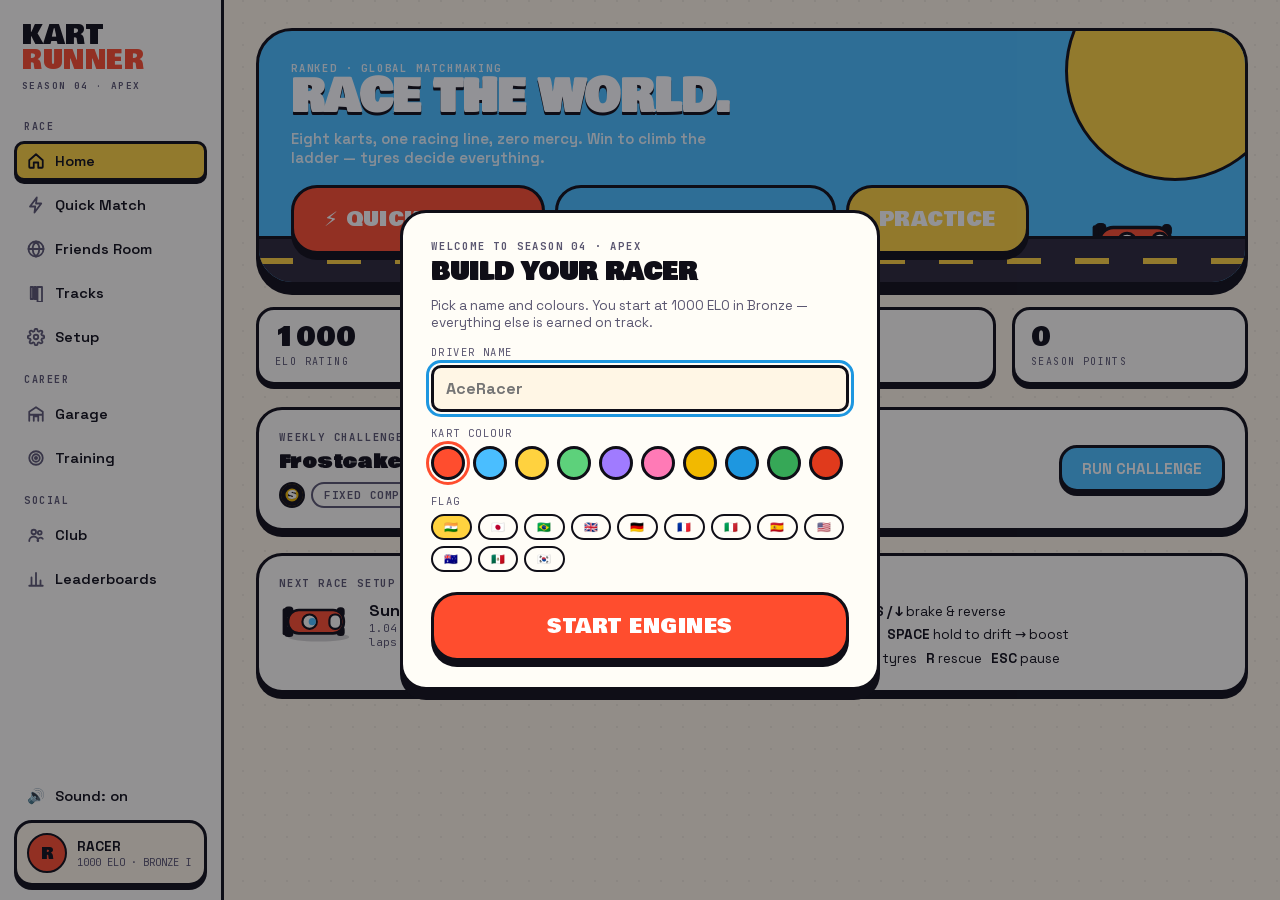
==== commit 882388c8: "added new tracks" ====
--- a/vercel-drop/index.html
+++ b/vercel-drop/index.html
@@ -4766,6 +4766,64 @@
     ],
     pitSide: 1,
   },
+  royal: {
+    name: 'Royal Ring', type: 'Speedbowl', flag: '👑', theme: 'meadow',
+    width: 10, runoff: 11,
+    desc: 'Flat-out, foot-down, heart-out. Two chicanes ruin everything.',
+    pts: [
+      [0, 0], [120, 0], [240, 0], [296, 18], [318, 66], [300, 118], [246, 152],
+      [150, 158], [112, 190], [56, 200], [20, 164], [-38, 168], [-76, 198],
+      [-118, 182], [-136, 124], [-116, 62], [-84, 28], [-40, 4],
+    ],
+    pitSide: -1,
+  },
+  dune: {
+    name: 'Dune Dash', type: 'Desert GP', flag: '🌵', theme: 'desert',
+    width: 10.5, runoff: 9,
+    desc: 'Golden sweepers at sunset. The sand does not forgive lazy hands.',
+    pts: [
+      [0, 0], [110, -8], [200, 10], [250, 60], [230, 110], [170, 122], [128, 92],
+      [80, 82], [40, 112], [50, 162], [100, 192], [90, 242], [30, 260],
+      [-40, 242], [-70, 192], [-50, 142], [-90, 112], [-100, 60], [-60, 16],
+    ],
+    pitSide: 1,
+  },
+  volcano: {
+    name: 'Mount Vroom', type: 'Volcano', flag: '🌋', theme: 'volcano',
+    width: 9.5, runoff: 6,
+    desc: 'Hairpins on a live volcano. The lava is decorative. Probably.',
+    pts: [
+      [0, 0], [90, -4], [150, 10], [180, 50], [150, 86], [102, 80], [72, 112],
+      [102, 150], [150, 152], [180, 192], [150, 228], [90, 232], [40, 202],
+      [-10, 222], [-62, 232], [-92, 196], [-80, 150], [-40, 130], [-32, 90],
+      [-72, 60], [-60, 20],
+    ],
+    pitSide: -1,
+  },
+  neon: {
+    name: 'Neon Harbor', type: 'Night Street', flag: '🌃', theme: 'night',
+    width: 9, runoff: 2.6,
+    desc: 'Midnight, wet-look asphalt and a skyline that never sleeps.',
+    pts: [
+      [0, 0], [90, 0], [170, 0], [186, 28], [186, 90], [160, 112], [110, 114],
+      [92, 142], [96, 190], [130, 208], [176, 214], [190, 242], [168, 264],
+      [100, 268], [40, 260], [10, 232], [-40, 238], [-80, 216], [-88, 170],
+      [-60, 148], [-70, 110], [-96, 84], [-88, 38], [-50, 10],
+    ],
+    pitSide: 1,
+  },
+  serpent: {
+    name: 'Serpent Pass', type: 'Forest GP', flag: '🐍', theme: 'forest',
+    width: 9.5, runoff: 8,
+    desc: 'A ribbon of esses through old pines. Rhythm is everything.',
+    pts: [
+      [0, 0], [100, 6], [170, -10], [230, 20], [240, 70], [200, 102], [150, 92],
+      [112, 122], [132, 165], [180, 182], [190, 226], [140, 250], [80, 236],
+      [40, 262], [-20, 268], [-70, 240], [-80, 190], [-45, 166], [-55, 126],
+      [-95, 106], [-105, 55], [-65, 15],
+    ],
+    pitSide: -1,
+  },
 };
 
 const THEME_COLORS = {
@@ -4774,6 +4832,9 @@
   forest: { ground: '#6FBF82', ground2: '#63B476', road: '#565270', kerb1: '#F2B900', kerb2: '#FFFDF7', edge: '#0F0E17', accent: '#5DD17B' },
   coast:  { ground: '#F4DFA5', ground2: '#EED493', road: '#5E5A78', kerb1: '#4ABEFF', kerb2: '#FFFDF7', edge: '#0F0E17', accent: '#4ABEFF' },
   snow:   { ground: '#EFEAF9', ground2: '#E3DBF4', road: '#6B6787', kerb1: '#FF4D2E', kerb2: '#FFFDF7', edge: '#0F0E17', accent: '#4ABEFF' },
+  desert: { ground: '#F2C179', ground2: '#E9B366', road: '#6E5F70', kerb1: '#FF4D2E', kerb2: '#FFFDF7', edge: '#0F0E17', accent: '#F2B900' },
+  volcano:{ ground: '#4A4054', ground2: '#413848', road: '#2E2838', kerb1: '#FFD23F', kerb2: '#FFFDF7', edge: '#0F0E17', accent: '#FF4D2E' },
+  night:  { ground: '#3A3650', ground2: '#332F48', road: '#232030', kerb1: '#FF7AB6', kerb2: '#FFFDF7', edge: '#0F0E17', accent: '#FF7AB6' },
 };
 
 /* Catmull-Rom on closed loop */
@@ -5026,8 +5087,10 @@
       }
     }, 26);
   }
-  if (theme === 'street') {
+  if (theme === 'street' || theme === 'night') {
     // buildings hug the outside of the ribbon
+    const NIGHT_BUILDS = ['#5F4BC9', '#3E77D8', '#B84BB0', '#3FA9A2', '#7A5FE0', '#D8557E'];
+    const palette = theme === 'night' ? NIGHT_BUILDS : BUILDS;
     for (let i = 0; i < n; i += Math.round(16 / (samples[1].s - samples[0].s || 2.6))) {
       const sm = samples[i];
       for (const side of [-1, 1]) {
@@ -5039,16 +5102,39 @@
         if (minDistToCenter(bx, by) < def.width + def.runoff + halfDiag + 1) continue;
         decor.push({
           t: 'building', x: bx, y: by, rot: Math.atan2(sm.ty, sm.tx),
-          w: bw, h: bh, c: BUILDS[(r() * BUILDS.length) | 0],
+          w: bw, h: bh, c: palette[(r() * palette.length) | 0],
           floors: 2 + (r() * 3 | 0),
         });
       }
     }
     tryPlace((x, y, d) => {
-      if (d > def.width + def.runoff + 2.5 && d < def.width + 26 && r() < 0.35) {
+      if (theme === 'street' && d > def.width + def.runoff + 2.5 && d < def.width + 26 && r() < 0.35) {
         decor.push({ t: 'tree', x, y, r: 2 + r() * 1.6, c: GREENS[(r() * GREENS.length) | 0] });
       }
-    }, 40);
+    }, theme === 'street' ? 40 : 0);
+  }
+  if (theme === 'desert') {
+    tryPlace((x, y, d) => {
+      if (d > def.width + def.runoff + 3.5 && d < def.width + 60) {
+        if (r() < 0.55) decor.push({ t: 'cactus', x, y, r: 1.5 + r() * 1.4 });
+        else if (r() < 0.6) decor.push({ t: 'rock', x, y, r: 1.4 + r() * 2.4 });
+      }
+    }, 240);
+  }
+  if (theme === 'volcano') {
+    tryPlace((x, y, d) => {
+      if (d > def.width + def.runoff + 3 && d < def.width + 55 && r() < 0.75) {
+        decor.push({ t: 'rock', x, y, r: 1.6 + r() * 3 });
+      }
+    }, 200);
+    // lava pools glowing in the dark — placed clear of the racing surface
+    let pools = 0;
+    tryPlace((x, y, d) => {
+      if (pools < 3 && d > def.width + def.runoff + 24) {
+        decor.push({ t: 'water', x, y, r: 16 + r() * 14 });
+        pools++;
+      }
+    }, 80);
   }
   if (theme === 'coast') {
     tryPlace((x, y, d) => {
@@ -5599,6 +5685,9 @@
   forest: { top: 0x2b8fd0, horizon: 0xcdeed2, fogNear: 85, fogFar: 250 },
   coast:  { top: 0x2fa6e8, horizon: 0xffedbe, fogNear: 90, fogFar: 260 },
   snow:   { top: 0x4b3fd0, horizon: 0x9c8bf0, fogNear: 70, fogFar: 230 },
+  desert: { top: 0x7b5fe0, horizon: 0xffb37a, fogNear: 90, fogFar: 260, sun: 0xffa04d },
+  volcano:{ top: 0x241f30, horizon: 0xff7a5a, fogNear: 60, fogFar: 210, sun: 0xff6b35, cloud: 0x554e66, hemi: 0.75, dir: 1.2, dirColor: 0xffb59a },
+  night:  { top: 0x11102b, horizon: 0x4a3f8f, fogNear: 65, fogFar: 210, sun: 0xf4f1e0, cloud: 0x8a84b8, hemi: 0.65, dir: 1.0, dirColor: 0xbfd0ff },
 };
 
 /* ---------- texture helpers (all generated, nothing external) ---------- */
@@ -5636,8 +5725,22 @@
     if (theme === 'snow') {
       for (let i = 0; i < 120; i++) { c.globalAlpha = 0.5; c.beginPath(); c.arc(Math.random() * w, Math.random() * h, 1.6, 0, 7); c.fill(); }
       c.globalAlpha = 1;
-    } else if (theme === 'coast') {
+    } else if (theme === 'coast' || theme === 'desert') {
       for (let i = 0; i < 200; i++) { c.fillRect(Math.random() * w, Math.random() * h, 2, 2); }
+    } else if (theme === 'volcano') {
+      // cooled-lava cracks
+      c.strokeStyle = c2; c.lineWidth = 2;
+      for (let i = 0; i < 26; i++) {
+        c.beginPath();
+        let x = Math.random() * w, y = Math.random() * h;
+        c.moveTo(x, y);
+        for (let s2 = 0; s2 < 4; s2++) { x += (Math.random() - 0.5) * 40; y += (Math.random() - 0.5) * 40; c.lineTo(x, y); }
+        c.stroke();
+      }
+    } else if (theme === 'night') {
+      c.globalAlpha = 0.6;
+      for (let i = 0; i < 6; i++) { c.fillRect(0, i * 42, w, 2); c.fillRect(i * 42, 0, 2, h); }
+      c.globalAlpha = 1;
     } else {
       c.fillRect(0, 0, w / 2, h); // mown stripes
     }
@@ -5856,11 +5959,24 @@
     this.scene.add(this.sky);
     this.scene.fog = new THREE.Fog(sk.horizon, sk.fogNear, sk.fogFar);
 
-    // cartoon sun + a few puffy clouds
-    const sun = new THREE.Mesh(new THREE.SphereGeometry(26, 16, 12), new THREE.MeshBasicMaterial({ color: 0xffd23f, fog: false }));
+    // cartoon sun (or moon, or volcano glow) + a few puffy clouds
+    const sun = new THREE.Mesh(new THREE.SphereGeometry(26, 16, 12), new THREE.MeshBasicMaterial({ color: sk.sun || 0xffd23f, fog: false }));
     sun.position.set(220, 240, -260);
     this.scene.add(sun);
-    const cloudMat = new THREE.MeshBasicMaterial({ color: 0xffffff, fog: false, transparent: true, opacity: 0.9 });
+    if (this.track.theme === 'night') {
+      const starPos = new Float32Array(300 * 3);
+      for (let i = 0; i < 300; i++) {
+        const a = Math.random() * TAU, e = 0.15 + Math.random() * 1.2;
+        starPos[i * 3] = Math.cos(a) * Math.cos(e) * 560;
+        starPos[i * 3 + 1] = Math.sin(e) * 560;
+        starPos[i * 3 + 2] = Math.sin(a) * Math.cos(e) * 560;
+      }
+      const sg = new THREE.BufferGeometry();
+      sg.setAttribute('position', new THREE.BufferAttribute(starPos, 3));
+      this.stars = new THREE.Points(sg, new THREE.PointsMaterial({ color: 0xfff6d8, size: 2.2, fog: false, sizeAttenuation: false }));
+      this.scene.add(this.stars);
+    }
+    const cloudMat = new THREE.MeshBasicMaterial({ color: sk.cloud || 0xffffff, fog: false, transparent: true, opacity: 0.9 });
     for (let i = 0; i < 7; i++) {
       const cl = new THREE.Group();
       for (let b = 0; b < 3; b++) {
@@ -5876,9 +5992,10 @@
   }
 
   buildLights() {
-    const hemi = new THREE.HemisphereLight(0xffffff, 0x99b077, 0.95);
+    const sk = SKY_THEMES[this.track.theme] || SKY_THEMES.meadow;
+    const hemi = new THREE.HemisphereLight(0xffffff, 0x99b077, sk.hemi != null ? sk.hemi : 0.95);
     this.scene.add(hemi);
-    const sun = new THREE.DirectionalLight(0xfff2d8, 1.6);
+    const sun = new THREE.DirectionalLight(sk.dirColor || 0xfff2d8, sk.dir != null ? sk.dir : 1.6);
     sun.position.set(60, 90, 30);
     sun.castShadow = true;
     sun.shadow.mapSize.set(2048, 2048);
@@ -6102,6 +6219,7 @@
 
     this.buildDecorMeshes();
     if (tr.theme === 'snow') this.buildSnow();
+    if (tr.theme === 'volcano') this.buildSnow(0x9a92a8, 0.26, 0.018);   // drifting ash
   }
 
   buildDecorMeshes() {
@@ -6156,14 +6274,29 @@
       flowers.forEach((d, i) => { setM(bloom, i, d.x, 0.28, d.y); bloom.setColorAt(i, new THREE.Color(d.c)); });
       this.scene.add(bloom);
     }
-    // rocks / snowmen
+    // rocks / snow drifts / sandstone / cooled lava boulders
     const rocks = byType.rock || [];
     if (rocks.length) {
-      const snow = tr.theme === 'snow';
-      const rock = new THREE.InstancedMesh(new THREE.DodecahedronGeometry(1), new THREE.MeshToonMaterial({ color: snow ? 0xffffff : 0xb7bcc7 }), rocks.length);
+      const rockColor = { snow: 0xffffff, desert: 0xd9a066, volcano: 0x38314a }[tr.theme] || 0xb7bcc7;
+      const rock = new THREE.InstancedMesh(new THREE.DodecahedronGeometry(1), new THREE.MeshToonMaterial({ color: rockColor }), rocks.length);
       rocks.forEach((d, i) => setM(rock, i, d.x, d.r * 0.5, d.y, d.x, d.r, d.r * 0.7, d.r));
       rock.castShadow = true;
       this.scene.add(rock);
+    }
+    // cacti — saguaro silhouettes: tall trunk + two side arms
+    const cacti = byType.cactus || [];
+    if (cacti.length) {
+      const cMat = new THREE.MeshToonMaterial({ color: 0x2f9a4e });
+      const trunk = new THREE.InstancedMesh(new THREE.CapsuleGeometry(0.42, 2.4, 4, 8), cMat, cacti.length);
+      const arm = new THREE.InstancedMesh(new THREE.CapsuleGeometry(0.26, 1.0, 4, 8), cMat, cacti.length * 2);
+      cacti.forEach((d, i) => {
+        const s = d.r / 1.6;
+        setM(trunk, i, d.x, 1.7 * s, d.y, 0, s, s, s);
+        setM(arm, i * 2, d.x + 0.72 * s, 1.5 * s, d.y, 0, s, s, s);
+        setM(arm, i * 2 + 1, d.x - 0.72 * s, 1.1 * s, d.y + 0.1, 0, s, s, s);
+      });
+      trunk.castShadow = true;
+      this.scene.add(trunk, arm);
     }
     // umbrellas
     const umb = byType.umbrella || [];
@@ -6187,7 +6320,19 @@
         c.fillStyle = '#FFFDF7';
         for (let i = 0; i < 3; i++) for (let j = 0; j < 3; j++) c.fillRect(8 + i * 18, 8 + j * 18, 10, 12);
       });
-      const bld = new THREE.InstancedMesh(new THREE.BoxGeometry(1, 1, 1), new THREE.MeshLambertMaterial({ map: winTex }), builds.length);
+      const bldMat = new THREE.MeshLambertMaterial({ map: winTex });
+      if (tr.theme === 'night') {
+        // windows glow warm against the dark facades
+        bldMat.emissive = new THREE.Color(0xffe9a8);
+        bldMat.emissiveIntensity = 0.85;
+        bldMat.emissiveMap = canvasTex(64, 64, (c, w, h) => {
+          c.fillStyle = '#000000'; c.fillRect(0, 0, w, h);
+          for (let i = 0; i < 3; i++) for (let j = 0; j < 3; j++) {
+            if (Math.random() < 0.75) { c.fillStyle = '#ffffff'; c.fillRect(8 + i * 18, 8 + j * 18, 10, 12); }
+          }
+        });
+      }
+      const bld = new THREE.InstancedMesh(new THREE.BoxGeometry(1, 1, 1), bldMat, builds.length);
       builds.forEach((d, i) => {
         const hgt = 6 + (d.w + d.h) * 0.45;
         setM(bld, i, d.x, hgt / 2, d.y, -d.rot, d.w, hgt, d.h);
@@ -6238,16 +6383,20 @@
       g.rotation.y = -d.rot;
       this.scene.add(g);
     }
-    // water
+    // water — or lava, on the volcano
     this.waterMeshes = [];
+    const lava = this.track.theme === 'volcano';
     for (const d of (byType.water || [])) {
+      const discColor = lava ? 0xff5a2e : this.track.theme === 'snow' ? 0xbfe4ff : 0x4abeff;
       const disc = new THREE.Mesh(new THREE.CircleGeometry(d.r, 26),
-        new THREE.MeshLambertMaterial({ color: this.track.theme === 'snow' ? 0xbfe4ff : 0x4abeff, transparent: true, opacity: 0.92 }));
+        lava
+          ? new THREE.MeshBasicMaterial({ color: discColor })     // lava glows, ignores lighting
+          : new THREE.MeshLambertMaterial({ color: discColor, transparent: true, opacity: 0.92 }));
       disc.rotation.x = -Math.PI / 2;
       disc.position.set(d.x, 0.005, d.y);
       this.scene.add(disc);
       const ring = new THREE.Mesh(new THREE.RingGeometry(d.r * 0.5, d.r * 0.53, 30),
-        new THREE.MeshBasicMaterial({ color: 0xeaf7ff, transparent: true, opacity: 0.7, side: THREE.DoubleSide }));
+        new THREE.MeshBasicMaterial({ color: lava ? 0xffd23f : 0xeaf7ff, transparent: true, opacity: 0.7, side: THREE.DoubleSide }));
       ring.rotation.x = -Math.PI / 2;
       ring.position.set(d.x, 0.02, d.y);
       this.scene.add(ring);
@@ -6255,7 +6404,7 @@
     }
   }
 
-  buildSnow() {
+  buildSnow(color = 0xffffff, size = 0.35, fall = 0.045) {
     const N = 600;
     const posArr = new Float32Array(N * 3);
     for (let i = 0; i < N; i++) {
@@ -6265,7 +6414,8 @@
     }
     const geo = new THREE.BufferGeometry();
     geo.setAttribute('position', new THREE.BufferAttribute(posArr, 3));
-    this.snowPts = new THREE.Points(geo, new THREE.PointsMaterial({ color: 0xffffff, size: 0.35, transparent: true, opacity: 0.9 }));
+    this.snowFall = fall;
+    this.snowPts = new THREE.Points(geo, new THREE.PointsMaterial({ color, size, transparent: true, opacity: 0.9 }));
     this.scene.add(this.snowPts);
   }
 
@@ -6429,7 +6579,7 @@
     if (this.snowPts) {
       const a = this.snowPts.geometry.attributes.position;
       for (let i = 0; i < a.count; i++) {
-        let y = a.getY(i) - 0.045;
+        let y = a.getY(i) - (this.snowFall || 0.045);
         if (y < 0) y = 38;
         a.setY(i, y);
       }
@@ -6451,6 +6601,7 @@
     this.sun.position.set(cam.x + 60, 90, cam.y + 30);
     this.sun.target.position.set(cam.x, 0, cam.y);
     this.sky.position.set(cam.x, 0, cam.y);
+    if (this.stars) this.stars.position.set(cam.x, 0, cam.y);
 
     this.three.render(this.scene, this.camera);
   }
@@ -6766,11 +6917,15 @@
   });
   ranked.forEach((k, i) => k.pos = i + 1);
 
-  // overtake feedback
-  if (racing && !p.finished) {
-    if (p.pos < R.lastPosSeen) { toast('P' + p.pos + ' ▲', 'good'); SFX.blip(1); }
-    else if (p.pos > R.lastPosSeen) { SFX.blip(0); }
-    R.lastPosSeen = p.pos;
+  // overtake feedback (cooldown so pack shuffles don't spam toasts)
+  if (racing && !p.finished && p.pos !== R.lastPosSeen) {
+    const now = performance.now();
+    if (now - (R._posToastAt || 0) > 1500) {
+      R._posToastAt = now;
+      if (p.pos < R.lastPosSeen) { toast('P' + p.pos + ' ▲', 'good'); SFX.blip(1); }
+      else SFX.blip(0);
+      R.lastPosSeen = p.pos;
+    }
   }
 
   // ghost record/playback (training)
@@ -6781,8 +6936,8 @@
   // particles from karts
   for (const k of R.karts) {
     if (k.sliding > 0.35 && k.speed > 8 && Math.random() < 0.45) {
-      const offC = R.track.theme === 'snow' ? '#F4F8FF' : '#5DD17B';
-      spawnSmoke(k.x - Math.cos(k.heading) * 0.9, k.y - Math.sin(k.heading) * 0.9, k.surf === 'grass' ? offC : '#F0EEF5');
+      // off-track dust matches the world: sand, ash, snow, grass…
+      spawnSmoke(k.x - Math.cos(k.heading) * 0.9, k.y - Math.sin(k.heading) * 0.9, k.surf === 'grass' ? R.track.colors.ground2 : '#F0EEF5');
       Race.renderer.skidMark(k);
     } else if ((k.driftActive || k.boostT > 0) && Math.random() < 0.5) {
       Race.renderer.skidMark(k);
@@ -6790,7 +6945,7 @@
       Race.renderer.skidBreak(k);
     }
     if (k.surf === 'grass' && k.speed > 6 && Math.random() < 0.3) {
-      spawnGrass(k.x, k.y, R.track.theme === 'snow' ? '#FFFFFF' : '#36A857');
+      spawnGrass(k.x, k.y, R.track.theme === 'meadow' || R.track.theme === 'forest' ? '#36A857' : R.track.colors.ground2);
     }
   }
   // particle physics
@@ -7746,7 +7901,7 @@
         el('div', { style: { fontSize: '12.5px', color: 'var(--ink-3)' } }, tr.def.desc))));
   }
   return el('div.screen', {},
-    pageHead('PICK YOUR CIRCUIT', 'Four worlds, four rhythms. The racing line is always watching.', 'CIRCUIT'),
+    pageHead('PICK YOUR CIRCUIT', 'Ten circuits, ten rhythms — meadow to volcano to midnight city. The racing line is always watching.', 'CIRCUIT'),
     grid,
     el('div', {},
       el('button.btn.big.primary', { onclick: () => { SFX.click(); showScreen('lobby'); } }, '⚡ RACE ' + TRACKS[DB.settings.trackId].name.toUpperCase())));
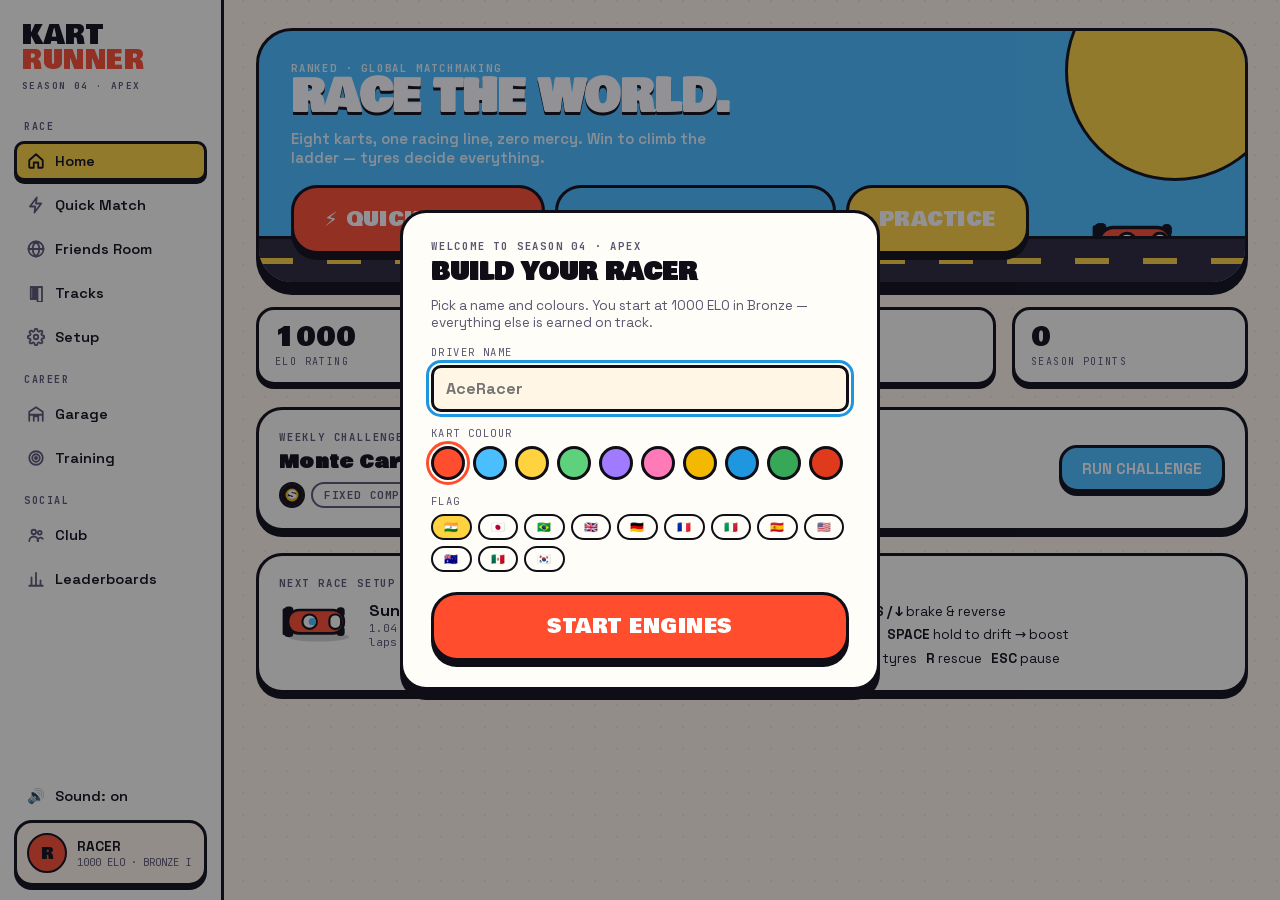
==== commit c71f27a6: "solving polestar issue" ====
--- a/vercel-drop/index.html
+++ b/vercel-drop/index.html
@@ -4766,64 +4766,6 @@
     ],
     pitSide: 1,
   },
-  royal: {
-    name: 'Royal Ring', type: 'Speedbowl', flag: '👑', theme: 'meadow',
-    width: 10, runoff: 11,
-    desc: 'Flat-out, foot-down, heart-out. Two chicanes ruin everything.',
-    pts: [
-      [0, 0], [120, 0], [240, 0], [296, 18], [318, 66], [300, 118], [246, 152],
-      [150, 158], [112, 190], [56, 200], [20, 164], [-38, 168], [-76, 198],
-      [-118, 182], [-136, 124], [-116, 62], [-84, 28], [-40, 4],
-    ],
-    pitSide: -1,
-  },
-  dune: {
-    name: 'Dune Dash', type: 'Desert GP', flag: '🌵', theme: 'desert',
-    width: 10.5, runoff: 9,
-    desc: 'Golden sweepers at sunset. The sand does not forgive lazy hands.',
-    pts: [
-      [0, 0], [110, -8], [200, 10], [250, 60], [230, 110], [170, 122], [128, 92],
-      [80, 82], [40, 112], [50, 162], [100, 192], [90, 242], [30, 260],
-      [-40, 242], [-70, 192], [-50, 142], [-90, 112], [-100, 60], [-60, 16],
-    ],
-    pitSide: 1,
-  },
-  volcano: {
-    name: 'Mount Vroom', type: 'Volcano', flag: '🌋', theme: 'volcano',
-    width: 9.5, runoff: 6,
-    desc: 'Hairpins on a live volcano. The lava is decorative. Probably.',
-    pts: [
-      [0, 0], [90, -4], [150, 10], [180, 50], [150, 86], [102, 80], [72, 112],
-      [102, 150], [150, 152], [180, 192], [150, 228], [90, 232], [40, 202],
-      [-10, 222], [-62, 232], [-92, 196], [-80, 150], [-40, 130], [-32, 90],
-      [-72, 60], [-60, 20],
-    ],
-    pitSide: -1,
-  },
-  neon: {
-    name: 'Neon Harbor', type: 'Night Street', flag: '🌃', theme: 'night',
-    width: 9, runoff: 2.6,
-    desc: 'Midnight, wet-look asphalt and a skyline that never sleeps.',
-    pts: [
-      [0, 0], [90, 0], [170, 0], [186, 28], [186, 90], [160, 112], [110, 114],
-      [92, 142], [96, 190], [130, 208], [176, 214], [190, 242], [168, 264],
-      [100, 268], [40, 260], [10, 232], [-40, 238], [-80, 216], [-88, 170],
-      [-60, 148], [-70, 110], [-96, 84], [-88, 38], [-50, 10],
-    ],
-    pitSide: 1,
-  },
-  serpent: {
-    name: 'Serpent Pass', type: 'Forest GP', flag: '🐍', theme: 'forest',
-    width: 9.5, runoff: 8,
-    desc: 'A ribbon of esses through old pines. Rhythm is everything.',
-    pts: [
-      [0, 0], [100, 6], [170, -10], [230, 20], [240, 70], [200, 102], [150, 92],
-      [112, 122], [132, 165], [180, 182], [190, 226], [140, 250], [80, 236],
-      [40, 262], [-20, 268], [-70, 240], [-80, 190], [-45, 166], [-55, 126],
-      [-95, 106], [-105, 55], [-65, 15],
-    ],
-    pitSide: -1,
-  },
 };
 
 const THEME_COLORS = {
@@ -4832,9 +4774,6 @@
   forest: { ground: '#6FBF82', ground2: '#63B476', road: '#565270', kerb1: '#F2B900', kerb2: '#FFFDF7', edge: '#0F0E17', accent: '#5DD17B' },
   coast:  { ground: '#F4DFA5', ground2: '#EED493', road: '#5E5A78', kerb1: '#4ABEFF', kerb2: '#FFFDF7', edge: '#0F0E17', accent: '#4ABEFF' },
   snow:   { ground: '#EFEAF9', ground2: '#E3DBF4', road: '#6B6787', kerb1: '#FF4D2E', kerb2: '#FFFDF7', edge: '#0F0E17', accent: '#4ABEFF' },
-  desert: { ground: '#F2C179', ground2: '#E9B366', road: '#6E5F70', kerb1: '#FF4D2E', kerb2: '#FFFDF7', edge: '#0F0E17', accent: '#F2B900' },
-  volcano:{ ground: '#4A4054', ground2: '#413848', road: '#2E2838', kerb1: '#FFD23F', kerb2: '#FFFDF7', edge: '#0F0E17', accent: '#FF4D2E' },
-  night:  { ground: '#3A3650', ground2: '#332F48', road: '#232030', kerb1: '#FF7AB6', kerb2: '#FFFDF7', edge: '#0F0E17', accent: '#FF7AB6' },
 };
 
 /* Catmull-Rom on closed loop */
@@ -5087,10 +5026,8 @@
       }
     }, 26);
   }
-  if (theme === 'street' || theme === 'night') {
+  if (theme === 'street') {
     // buildings hug the outside of the ribbon
-    const NIGHT_BUILDS = ['#5F4BC9', '#3E77D8', '#B84BB0', '#3FA9A2', '#7A5FE0', '#D8557E'];
-    const palette = theme === 'night' ? NIGHT_BUILDS : BUILDS;
     for (let i = 0; i < n; i += Math.round(16 / (samples[1].s - samples[0].s || 2.6))) {
       const sm = samples[i];
       for (const side of [-1, 1]) {
@@ -5102,39 +5039,16 @@
         if (minDistToCenter(bx, by) < def.width + def.runoff + halfDiag + 1) continue;
         decor.push({
           t: 'building', x: bx, y: by, rot: Math.atan2(sm.ty, sm.tx),
-          w: bw, h: bh, c: palette[(r() * palette.length) | 0],
+          w: bw, h: bh, c: BUILDS[(r() * BUILDS.length) | 0],
           floors: 2 + (r() * 3 | 0),
         });
       }
     }
     tryPlace((x, y, d) => {
-      if (theme === 'street' && d > def.width + def.runoff + 2.5 && d < def.width + 26 && r() < 0.35) {
+      if (d > def.width + def.runoff + 2.5 && d < def.width + 26 && r() < 0.35) {
         decor.push({ t: 'tree', x, y, r: 2 + r() * 1.6, c: GREENS[(r() * GREENS.length) | 0] });
       }
-    }, theme === 'street' ? 40 : 0);
-  }
-  if (theme === 'desert') {
-    tryPlace((x, y, d) => {
-      if (d > def.width + def.runoff + 3.5 && d < def.width + 60) {
-        if (r() < 0.55) decor.push({ t: 'cactus', x, y, r: 1.5 + r() * 1.4 });
-        else if (r() < 0.6) decor.push({ t: 'rock', x, y, r: 1.4 + r() * 2.4 });
-      }
-    }, 240);
-  }
-  if (theme === 'volcano') {
-    tryPlace((x, y, d) => {
-      if (d > def.width + def.runoff + 3 && d < def.width + 55 && r() < 0.75) {
-        decor.push({ t: 'rock', x, y, r: 1.6 + r() * 3 });
-      }
-    }, 200);
-    // lava pools glowing in the dark — placed clear of the racing surface
-    let pools = 0;
-    tryPlace((x, y, d) => {
-      if (pools < 3 && d > def.width + def.runoff + 24) {
-        decor.push({ t: 'water', x, y, r: 16 + r() * 14 });
-        pools++;
-      }
-    }, 80);
+    }, 40);
   }
   if (theme === 'coast') {
     tryPlace((x, y, d) => {
@@ -5685,9 +5599,6 @@
   forest: { top: 0x2b8fd0, horizon: 0xcdeed2, fogNear: 85, fogFar: 250 },
   coast:  { top: 0x2fa6e8, horizon: 0xffedbe, fogNear: 90, fogFar: 260 },
   snow:   { top: 0x4b3fd0, horizon: 0x9c8bf0, fogNear: 70, fogFar: 230 },
-  desert: { top: 0x7b5fe0, horizon: 0xffb37a, fogNear: 90, fogFar: 260, sun: 0xffa04d },
-  volcano:{ top: 0x241f30, horizon: 0xff7a5a, fogNear: 60, fogFar: 210, sun: 0xff6b35, cloud: 0x554e66, hemi: 0.75, dir: 1.2, dirColor: 0xffb59a },
-  night:  { top: 0x11102b, horizon: 0x4a3f8f, fogNear: 65, fogFar: 210, sun: 0xf4f1e0, cloud: 0x8a84b8, hemi: 0.65, dir: 1.0, dirColor: 0xbfd0ff },
 };
 
 /* ---------- texture helpers (all generated, nothing external) ---------- */
@@ -5725,22 +5636,8 @@
     if (theme === 'snow') {
       for (let i = 0; i < 120; i++) { c.globalAlpha = 0.5; c.beginPath(); c.arc(Math.random() * w, Math.random() * h, 1.6, 0, 7); c.fill(); }
       c.globalAlpha = 1;
-    } else if (theme === 'coast' || theme === 'desert') {
+    } else if (theme === 'coast') {
       for (let i = 0; i < 200; i++) { c.fillRect(Math.random() * w, Math.random() * h, 2, 2); }
-    } else if (theme === 'volcano') {
-      // cooled-lava cracks
-      c.strokeStyle = c2; c.lineWidth = 2;
-      for (let i = 0; i < 26; i++) {
-        c.beginPath();
-        let x = Math.random() * w, y = Math.random() * h;
-        c.moveTo(x, y);
-        for (let s2 = 0; s2 < 4; s2++) { x += (Math.random() - 0.5) * 40; y += (Math.random() - 0.5) * 40; c.lineTo(x, y); }
-        c.stroke();
-      }
-    } else if (theme === 'night') {
-      c.globalAlpha = 0.6;
-      for (let i = 0; i < 6; i++) { c.fillRect(0, i * 42, w, 2); c.fillRect(i * 42, 0, 2, h); }
-      c.globalAlpha = 1;
     } else {
       c.fillRect(0, 0, w / 2, h); // mown stripes
     }
@@ -5959,24 +5856,11 @@
     this.scene.add(this.sky);
     this.scene.fog = new THREE.Fog(sk.horizon, sk.fogNear, sk.fogFar);
 
-    // cartoon sun (or moon, or volcano glow) + a few puffy clouds
-    const sun = new THREE.Mesh(new THREE.SphereGeometry(26, 16, 12), new THREE.MeshBasicMaterial({ color: sk.sun || 0xffd23f, fog: false }));
+    // cartoon sun + a few puffy clouds
+    const sun = new THREE.Mesh(new THREE.SphereGeometry(26, 16, 12), new THREE.MeshBasicMaterial({ color: 0xffd23f, fog: false }));
     sun.position.set(220, 240, -260);
     this.scene.add(sun);
-    if (this.track.theme === 'night') {
-      const starPos = new Float32Array(300 * 3);
-      for (let i = 0; i < 300; i++) {
-        const a = Math.random() * TAU, e = 0.15 + Math.random() * 1.2;
-        starPos[i * 3] = Math.cos(a) * Math.cos(e) * 560;
-        starPos[i * 3 + 1] = Math.sin(e) * 560;
-        starPos[i * 3 + 2] = Math.sin(a) * Math.cos(e) * 560;
-      }
-      const sg = new THREE.BufferGeometry();
-      sg.setAttribute('position', new THREE.BufferAttribute(starPos, 3));
-      this.stars = new THREE.Points(sg, new THREE.PointsMaterial({ color: 0xfff6d8, size: 2.2, fog: false, sizeAttenuation: false }));
-      this.scene.add(this.stars);
-    }
-    const cloudMat = new THREE.MeshBasicMaterial({ color: sk.cloud || 0xffffff, fog: false, transparent: true, opacity: 0.9 });
+    const cloudMat = new THREE.MeshBasicMaterial({ color: 0xffffff, fog: false, transparent: true, opacity: 0.9 });
     for (let i = 0; i < 7; i++) {
       const cl = new THREE.Group();
       for (let b = 0; b < 3; b++) {
@@ -5992,10 +5876,9 @@
   }
 
   buildLights() {
-    const sk = SKY_THEMES[this.track.theme] || SKY_THEMES.meadow;
-    const hemi = new THREE.HemisphereLight(0xffffff, 0x99b077, sk.hemi != null ? sk.hemi : 0.95);
+    const hemi = new THREE.HemisphereLight(0xffffff, 0x99b077, 0.95);
     this.scene.add(hemi);
-    const sun = new THREE.DirectionalLight(sk.dirColor || 0xfff2d8, sk.dir != null ? sk.dir : 1.6);
+    const sun = new THREE.DirectionalLight(0xfff2d8, 1.6);
     sun.position.set(60, 90, 30);
     sun.castShadow = true;
     sun.shadow.mapSize.set(2048, 2048);
@@ -6219,7 +6102,6 @@
 
     this.buildDecorMeshes();
     if (tr.theme === 'snow') this.buildSnow();
-    if (tr.theme === 'volcano') this.buildSnow(0x9a92a8, 0.26, 0.018);   // drifting ash
   }
 
   buildDecorMeshes() {
@@ -6274,29 +6156,14 @@
       flowers.forEach((d, i) => { setM(bloom, i, d.x, 0.28, d.y); bloom.setColorAt(i, new THREE.Color(d.c)); });
       this.scene.add(bloom);
     }
-    // rocks / snow drifts / sandstone / cooled lava boulders
+    // rocks / snowmen
     const rocks = byType.rock || [];
     if (rocks.length) {
-      const rockColor = { snow: 0xffffff, desert: 0xd9a066, volcano: 0x38314a }[tr.theme] || 0xb7bcc7;
-      const rock = new THREE.InstancedMesh(new THREE.DodecahedronGeometry(1), new THREE.MeshToonMaterial({ color: rockColor }), rocks.length);
+      const snow = tr.theme === 'snow';
+      const rock = new THREE.InstancedMesh(new THREE.DodecahedronGeometry(1), new THREE.MeshToonMaterial({ color: snow ? 0xffffff : 0xb7bcc7 }), rocks.length);
       rocks.forEach((d, i) => setM(rock, i, d.x, d.r * 0.5, d.y, d.x, d.r, d.r * 0.7, d.r));
       rock.castShadow = true;
       this.scene.add(rock);
-    }
-    // cacti — saguaro silhouettes: tall trunk + two side arms
-    const cacti = byType.cactus || [];
-    if (cacti.length) {
-      const cMat = new THREE.MeshToonMaterial({ color: 0x2f9a4e });
-      const trunk = new THREE.InstancedMesh(new THREE.CapsuleGeometry(0.42, 2.4, 4, 8), cMat, cacti.length);
-      const arm = new THREE.InstancedMesh(new THREE.CapsuleGeometry(0.26, 1.0, 4, 8), cMat, cacti.length * 2);
-      cacti.forEach((d, i) => {
-        const s = d.r / 1.6;
-        setM(trunk, i, d.x, 1.7 * s, d.y, 0, s, s, s);
-        setM(arm, i * 2, d.x + 0.72 * s, 1.5 * s, d.y, 0, s, s, s);
-        setM(arm, i * 2 + 1, d.x - 0.72 * s, 1.1 * s, d.y + 0.1, 0, s, s, s);
-      });
-      trunk.castShadow = true;
-      this.scene.add(trunk, arm);
     }
     // umbrellas
     const umb = byType.umbrella || [];
@@ -6320,19 +6187,7 @@
         c.fillStyle = '#FFFDF7';
         for (let i = 0; i < 3; i++) for (let j = 0; j < 3; j++) c.fillRect(8 + i * 18, 8 + j * 18, 10, 12);
       });
-      const bldMat = new THREE.MeshLambertMaterial({ map: winTex });
-      if (tr.theme === 'night') {
-        // windows glow warm against the dark facades
-        bldMat.emissive = new THREE.Color(0xffe9a8);
-        bldMat.emissiveIntensity = 0.85;
-        bldMat.emissiveMap = canvasTex(64, 64, (c, w, h) => {
-          c.fillStyle = '#000000'; c.fillRect(0, 0, w, h);
-          for (let i = 0; i < 3; i++) for (let j = 0; j < 3; j++) {
-            if (Math.random() < 0.75) { c.fillStyle = '#ffffff'; c.fillRect(8 + i * 18, 8 + j * 18, 10, 12); }
-          }
-        });
-      }
-      const bld = new THREE.InstancedMesh(new THREE.BoxGeometry(1, 1, 1), bldMat, builds.length);
+      const bld = new THREE.InstancedMesh(new THREE.BoxGeometry(1, 1, 1), new THREE.MeshLambertMaterial({ map: winTex }), builds.length);
       builds.forEach((d, i) => {
         const hgt = 6 + (d.w + d.h) * 0.45;
         setM(bld, i, d.x, hgt / 2, d.y, -d.rot, d.w, hgt, d.h);
@@ -6383,20 +6238,16 @@
       g.rotation.y = -d.rot;
       this.scene.add(g);
     }
-    // water — or lava, on the volcano
+    // water
     this.waterMeshes = [];
-    const lava = this.track.theme === 'volcano';
     for (const d of (byType.water || [])) {
-      const discColor = lava ? 0xff5a2e : this.track.theme === 'snow' ? 0xbfe4ff : 0x4abeff;
       const disc = new THREE.Mesh(new THREE.CircleGeometry(d.r, 26),
-        lava
-          ? new THREE.MeshBasicMaterial({ color: discColor })     // lava glows, ignores lighting
-          : new THREE.MeshLambertMaterial({ color: discColor, transparent: true, opacity: 0.92 }));
+        new THREE.MeshLambertMaterial({ color: this.track.theme === 'snow' ? 0xbfe4ff : 0x4abeff, transparent: true, opacity: 0.92 }));
       disc.rotation.x = -Math.PI / 2;
       disc.position.set(d.x, 0.005, d.y);
       this.scene.add(disc);
       const ring = new THREE.Mesh(new THREE.RingGeometry(d.r * 0.5, d.r * 0.53, 30),
-        new THREE.MeshBasicMaterial({ color: lava ? 0xffd23f : 0xeaf7ff, transparent: true, opacity: 0.7, side: THREE.DoubleSide }));
+        new THREE.MeshBasicMaterial({ color: 0xeaf7ff, transparent: true, opacity: 0.7, side: THREE.DoubleSide }));
       ring.rotation.x = -Math.PI / 2;
       ring.position.set(d.x, 0.02, d.y);
       this.scene.add(ring);
@@ -6404,7 +6255,7 @@
     }
   }
 
-  buildSnow(color = 0xffffff, size = 0.35, fall = 0.045) {
+  buildSnow() {
     const N = 600;
     const posArr = new Float32Array(N * 3);
     for (let i = 0; i < N; i++) {
@@ -6414,8 +6265,7 @@
     }
     const geo = new THREE.BufferGeometry();
     geo.setAttribute('position', new THREE.BufferAttribute(posArr, 3));
-    this.snowFall = fall;
-    this.snowPts = new THREE.Points(geo, new THREE.PointsMaterial({ color, size, transparent: true, opacity: 0.9 }));
+    this.snowPts = new THREE.Points(geo, new THREE.PointsMaterial({ color: 0xffffff, size: 0.35, transparent: true, opacity: 0.9 }));
     this.scene.add(this.snowPts);
   }
 
@@ -6579,7 +6429,7 @@
     if (this.snowPts) {
       const a = this.snowPts.geometry.attributes.position;
       for (let i = 0; i < a.count; i++) {
-        let y = a.getY(i) - (this.snowFall || 0.045);
+        let y = a.getY(i) - 0.045;
         if (y < 0) y = 38;
         a.setY(i, y);
       }
@@ -6601,7 +6451,6 @@
     this.sun.position.set(cam.x + 60, 90, cam.y + 30);
     this.sun.target.position.set(cam.x, 0, cam.y);
     this.sky.position.set(cam.x, 0, cam.y);
-    if (this.stars) this.stars.position.set(cam.x, 0, cam.y);
 
     this.three.render(this.scene, this.camera);
   }
@@ -6917,15 +6766,11 @@
   });
   ranked.forEach((k, i) => k.pos = i + 1);
 
-  // overtake feedback (cooldown so pack shuffles don't spam toasts)
-  if (racing && !p.finished && p.pos !== R.lastPosSeen) {
-    const now = performance.now();
-    if (now - (R._posToastAt || 0) > 1500) {
-      R._posToastAt = now;
-      if (p.pos < R.lastPosSeen) { toast('P' + p.pos + ' ▲', 'good'); SFX.blip(1); }
-      else SFX.blip(0);
-      R.lastPosSeen = p.pos;
-    }
+  // overtake feedback
+  if (racing && !p.finished) {
+    if (p.pos < R.lastPosSeen) { toast('P' + p.pos + ' ▲', 'good'); SFX.blip(1); }
+    else if (p.pos > R.lastPosSeen) { SFX.blip(0); }
+    R.lastPosSeen = p.pos;
   }
 
   // ghost record/playback (training)
@@ -6936,8 +6781,8 @@
   // particles from karts
   for (const k of R.karts) {
     if (k.sliding > 0.35 && k.speed > 8 && Math.random() < 0.45) {
-      // off-track dust matches the world: sand, ash, snow, grass…
-      spawnSmoke(k.x - Math.cos(k.heading) * 0.9, k.y - Math.sin(k.heading) * 0.9, k.surf === 'grass' ? R.track.colors.ground2 : '#F0EEF5');
+      const offC = R.track.theme === 'snow' ? '#F4F8FF' : '#5DD17B';
+      spawnSmoke(k.x - Math.cos(k.heading) * 0.9, k.y - Math.sin(k.heading) * 0.9, k.surf === 'grass' ? offC : '#F0EEF5');
       Race.renderer.skidMark(k);
     } else if ((k.driftActive || k.boostT > 0) && Math.random() < 0.5) {
       Race.renderer.skidMark(k);
@@ -6945,7 +6790,7 @@
       Race.renderer.skidBreak(k);
     }
     if (k.surf === 'grass' && k.speed > 6 && Math.random() < 0.3) {
-      spawnGrass(k.x, k.y, R.track.theme === 'meadow' || R.track.theme === 'forest' ? '#36A857' : R.track.colors.ground2);
+      spawnGrass(k.x, k.y, R.track.theme === 'snow' ? '#FFFFFF' : '#36A857');
     }
   }
   // particle physics
@@ -7901,7 +7746,7 @@
         el('div', { style: { fontSize: '12.5px', color: 'var(--ink-3)' } }, tr.def.desc))));
   }
   return el('div.screen', {},
-    pageHead('PICK YOUR CIRCUIT', 'Ten circuits, ten rhythms — meadow to volcano to midnight city. The racing line is always watching.', 'CIRCUIT'),
+    pageHead('PICK YOUR CIRCUIT', 'Four worlds, four rhythms. The racing line is always watching.', 'CIRCUIT'),
     grid,
     el('div', {},
       el('button.btn.big.primary', { onclick: () => { SFX.click(); showScreen('lobby'); } }, '⚡ RACE ' + TRACKS[DB.settings.trackId].name.toUpperCase())));
@@ -8347,6 +8192,40 @@
    Nothing runs on a server — hosting is static.
    ============================================================ */
 
+/* ------------------------------------------------------------------
+   ICE / relay configuration — what lets rooms connect across networks.
+
+   • STUN finds a DIRECT browser-to-browser path. Works on home Wi-Fi,
+     mobile data, most cafés. Free, no relay cost.
+   • TURN *relays* the traffic through a public server when a firewall
+     blocks the direct path. This is the ONLY thing that gets rooms
+     working on strict office / corporate networks (like polestarllp).
+
+   The free OpenRelay entries below get you connected out-of-the-box on
+   most networks. For GUARANTEED corporate-firewall traversal, grab a
+   free TURN plan (metered.ca — free tier, no card) and paste the three
+   credentials it gives you into MY_TURN below. Nothing else to change.
+   ------------------------------------------------------------------ */
+
+//  ↓↓↓  PASTE YOUR OWN TURN CREDENTIALS HERE for rock-solid office hosting  ↓↓↓
+//  (uncomment the three lines and fill in username/credential from your provider)
+const MY_TURN = [
+  // { urls: 'turn:global.relay.metered.ca:80',                username: 'YOUR_USERNAME', credential: 'YOUR_PASSWORD' },
+  // { urls: 'turn:global.relay.metered.ca:443',               username: 'YOUR_USERNAME', credential: 'YOUR_PASSWORD' },
+  // { urls: 'turns:global.relay.metered.ca:443?transport=tcp', username: 'YOUR_USERNAME', credential: 'YOUR_PASSWORD' },
+];
+
+const ICE_SERVERS = [
+  // STUN — direct path (free, tried first)
+  { urls: ['stun:stun.l.google.com:19302', 'stun:stun1.l.google.com:19302'] },
+  // Free public TURN fallback — test-grade: reliable on home/café, may be
+  // flaky on locked-down networks. Real creds in MY_TURN override this.
+  { urls: 'turn:openrelay.metered.ca:80', username: 'openrelayproject', credential: 'openrelayproject' },
+  { urls: 'turn:openrelay.metered.ca:443', username: 'openrelayproject', credential: 'openrelayproject' },
+  { urls: 'turn:openrelay.metered.ca:443?transport=tcp', username: 'openrelayproject', credential: 'openrelayproject' },
+  ...MY_TURN,
+];
+
 const NET = {
   peer: null,
   isHost: false,
@@ -8373,8 +8252,9 @@
 
   /* ---------------- room lifecycle ---------------- */
   _newPeer(id) {
-    // default PeerJS cloud broker + Google STUN — fine for friends rooms
-    return new Peer(id, { debug: 1 });
+    // default PeerJS cloud broker for signaling; ICE_SERVERS (STUN + TURN
+    // relay) for NAT traversal so rooms connect across strict networks too
+    return new Peer(id, { debug: 1, config: { iceServers: ICE_SERVERS } });
   },
 
   createRoom(done) {
